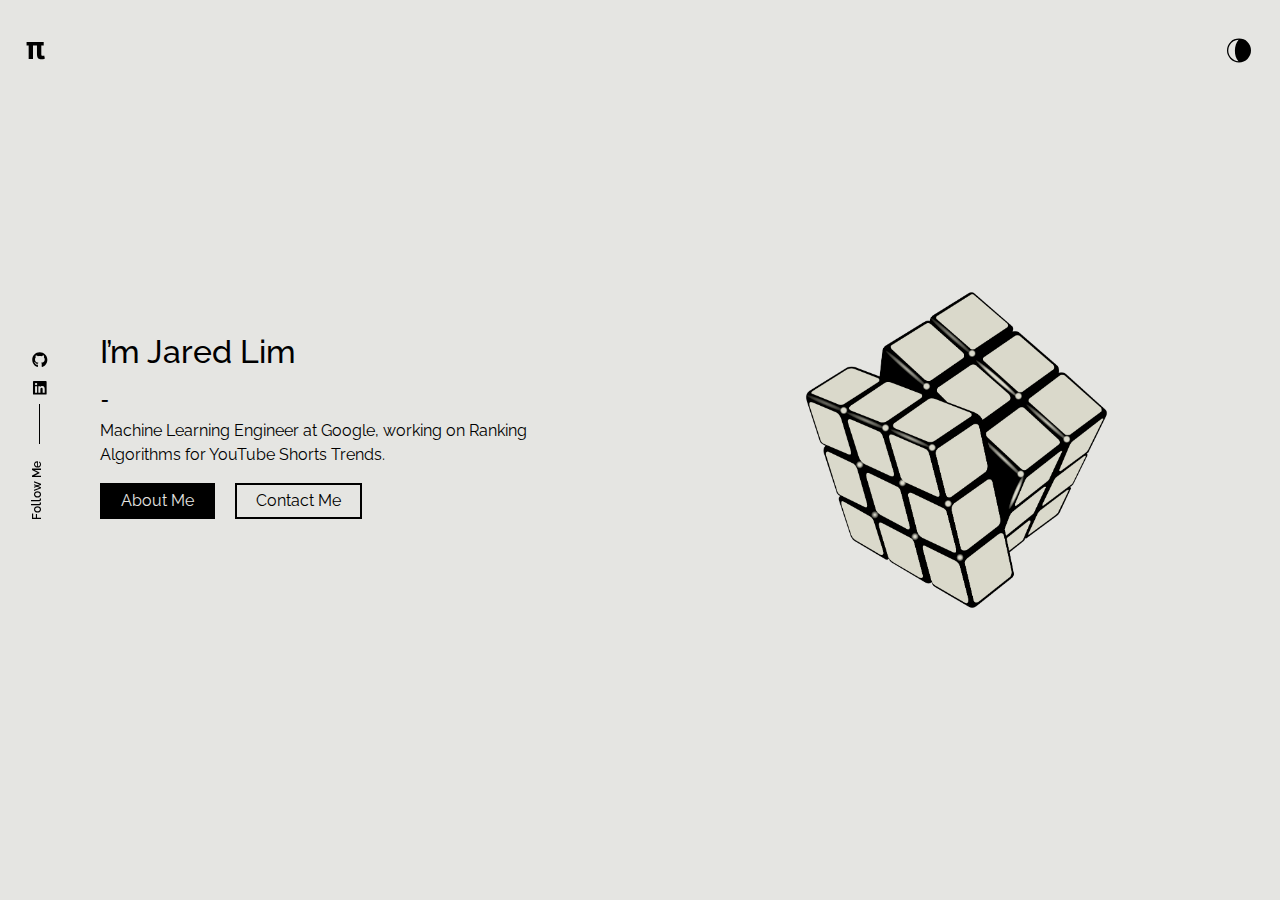
==== index.html @ 2fab21aa "Make light theme default" ====
<!doctype html><html lang="en"><head><meta charset="utf-8"/><link rel="icon" href="/images/favicon/favicon.ico"/><meta name="viewport" content="width=device-width,initial-scale=1"/><meta name="theme-color" content="#000000"/><meta name="author" content="John Doe"><link rel="preconnect" href="https://fonts.googleapis.com"><link rel="preconnect" href="https://fonts.gstatic.com" crossorigin><link href="https://fonts.googleapis.com/css2?family=Marcellus&display=swap" rel="stylesheet"><link href="https://fonts.googleapis.com/css2?family=Raleway:ital,wght@0,100..900;1,100..900&display=swap" rel="stylesheet"><link href="https://fonts.googleapis.com/css2?family=Rubik:ital,wght@0,300..900;1,300..900&display=swap" rel="stylesheet"><link href="https://fonts.googleapis.com/css2?family=Roboto+Mono:ital,wght@0,100..700;1,100..700&display=swap" rel="stylesheet"><script defer="defer" src="/static/js/main.877777fb.js"></script><link href="/static/css/main.91d2add8.css" rel="stylesheet"></head><body><noscript>You need to enable JavaScript to run this app.</noscript><div id="root"></div></body></html>
---- static/css/main.91d2add8.css ----
@charset "UTF-8";/*!
 * Bootstrap  v5.3.3 (https://getbootstrap.com/)
 * Copyright 2011-2024 The Bootstrap Authors
 * Licensed under MIT (https://github.com/twbs/bootstrap/blob/main/LICENSE)
 */:root,[data-bs-theme=light]{--bs-blue:#0d6efd;--bs-indigo:#6610f2;--bs-purple:#6f42c1;--bs-pink:#d63384;--bs-red:#dc3545;--bs-orange:#fd7e14;--bs-yellow:#ffc107;--bs-green:#198754;--bs-teal:#20c997;--bs-cyan:#0dcaf0;--bs-black:#000;--bs-white:#fff;--bs-gray:#6c757d;--bs-gray-dark:#343a40;--bs-gray-100:#f8f9fa;--bs-gray-200:#e9ecef;--bs-gray-300:#dee2e6;--bs-gray-400:#ced4da;--bs-gray-500:#adb5bd;--bs-gray-600:#6c757d;--bs-gray-700:#495057;--bs-gray-800:#343a40;--bs-gray-900:#212529;--bs-primary:#0d6efd;--bs-secondary:#6c757d;--bs-success:#198754;--bs-info:#0dcaf0;--bs-warning:#ffc107;--bs-danger:#dc3545;--bs-light:#f8f9fa;--bs-dark:#212529;--bs-primary-rgb:13,110,253;--bs-secondary-rgb:108,117,125;--bs-success-rgb:25,135,84;--bs-info-rgb:13,202,240;--bs-warning-rgb:255,193,7;--bs-danger-rgb:220,53,69;--bs-light-rgb:248,249,250;--bs-dark-rgb:33,37,41;--bs-primary-text-emphasis:#052c65;--bs-secondary-text-emphasis:#2b2f32;--bs-success-text-emphasis:#0a3622;--bs-info-text-emphasis:#055160;--bs-warning-text-emphasis:#664d03;--bs-danger-text-emphasis:#58151c;--bs-light-text-emphasis:#495057;--bs-dark-text-emphasis:#495057;--bs-primary-bg-subtle:#cfe2ff;--bs-secondary-bg-subtle:#e2e3e5;--bs-success-bg-subtle:#d1e7dd;--bs-info-bg-subtle:#cff4fc;--bs-warning-bg-subtle:#fff3cd;--bs-danger-bg-subtle:#f8d7da;--bs-light-bg-subtle:#fcfcfd;--bs-dark-bg-subtle:#ced4da;--bs-primary-border-subtle:#9ec5fe;--bs-secondary-border-subtle:#c4c8cb;--bs-success-border-subtle:#a3cfbb;--bs-info-border-subtle:#9eeaf9;--bs-warning-border-subtle:#ffe69c;--bs-danger-border-subtle:#f1aeb5;--bs-light-border-subtle:#e9ecef;--bs-dark-border-subtle:#adb5bd;--bs-white-rgb:255,255,255;--bs-black-rgb:0,0,0;--bs-font-sans-serif:system-ui,-apple-system,"Segoe UI",Roboto,"Helvetica Neue","Noto Sans","Liberation Sans",Arial,sans-serif,"Apple Color Emoji","Segoe UI Emoji","Segoe UI Symbol","Noto Color Emoji";--bs-font-monospace:SFMono-Regular,Menlo,Monaco,Consolas,"Liberation Mono","Courier New",monospace;--bs-gradient:linear-gradient(180deg,#ffffff26,#fff0);--bs-body-font-family:var(--bs-font-sans-serif);--bs-body-font-size:1rem;--bs-body-font-weight:400;--bs-body-line-height:1.5;--bs-body-color:#212529;--bs-body-color-rgb:33,37,41;--bs-body-bg:#fff;--bs-body-bg-rgb:255,255,255;--bs-emphasis-color:#000;--bs-emphasis-color-rgb:0,0,0;--bs-secondary-color:#212529bf;--bs-secondary-color-rgb:33,37,41;--bs-secondary-bg:#e9ecef;--bs-secondary-bg-rgb:233,236,239;--bs-tertiary-color:#21252980;--bs-tertiary-color-rgb:33,37,41;--bs-tertiary-bg:#f8f9fa;--bs-tertiary-bg-rgb:248,249,250;--bs-heading-color:inherit;--bs-link-color:#0d6efd;--bs-link-color-rgb:13,110,253;--bs-link-decoration:underline;--bs-link-hover-color:#0a58ca;--bs-link-hover-color-rgb:10,88,202;--bs-code-color:#d63384;--bs-highlight-color:#212529;--bs-highlight-bg:#fff3cd;--bs-border-width:1px;--bs-border-style:solid;--bs-border-color:#dee2e6;--bs-border-color-translucent:rgba(0,0,0,.175);--bs-border-radius:0.375rem;--bs-border-radius-sm:0.25rem;--bs-border-radius-lg:0.5rem;--bs-border-radius-xl:1rem;--bs-border-radius-xxl:2rem;--bs-border-radius-2xl:var(--bs-border-radius-xxl);--bs-border-radius-pill:50rem;--bs-box-shadow:0 0.5rem 1rem #00000026;--bs-box-shadow-sm:0 0.125rem 0.25rem rgba(0,0,0,.075);--bs-box-shadow-lg:0 1rem 3rem rgba(0,0,0,.175);--bs-box-shadow-inset:inset 0 1px 2px rgba(0,0,0,.075);--bs-focus-ring-width:0.25rem;--bs-focus-ring-opacity:0.25;--bs-focus-ring-color:#0d6efd40;--bs-form-valid-color:#198754;--bs-form-valid-border-color:#198754;--bs-form-invalid-color:#dc3545;--bs-form-invalid-border-color:#dc3545}[data-bs-theme=dark]{--bs-body-color:#dee2e6;--bs-body-color-rgb:222,226,230;--bs-body-bg:#212529;--bs-body-bg-rgb:33,37,41;--bs-emphasis-color:#fff;--bs-emphasis-color-rgb:255,255,255;--bs-secondary-color:#dee2e6bf;--bs-secondary-color-rgb:222,226,230;--bs-secondary-bg:#343a40;--bs-secondary-bg-rgb:52,58,64;--bs-tertiary-color:#dee2e680;--bs-tertiary-color-rgb:222,226,230;--bs-tertiary-bg:#2b3035;--bs-tertiary-bg-rgb:43,48,53;--bs-primary-text-emphasis:#6ea8fe;--bs-secondary-text-emphasis:#a7acb1;--bs-success-text-emphasis:#75b798;--bs-info-text-emphasis:#6edff6;--bs-warning-text-emphasis:#ffda6a;--bs-danger-text-emphasis:#ea868f;--bs-light-text-emphasis:#f8f9fa;--bs-dark-text-emphasis:#dee2e6;--bs-primary-bg-subtle:#031633;--bs-secondary-bg-subtle:#161719;--bs-success-bg-subtle:#051b11;--bs-info-bg-subtle:#032830;--bs-warning-bg-subtle:#332701;--bs-danger-bg-subtle:#2c0b0e;--bs-light-bg-subtle:#343a40;--bs-dark-bg-subtle:#1a1d20;--bs-primary-border-subtle:#084298;--bs-secondary-border-subtle:#41464b;--bs-success-border-subtle:#0f5132;--bs-info-border-subtle:#087990;--bs-warning-border-subtle:#997404;--bs-danger-border-subtle:#842029;--bs-light-border-subtle:#495057;--bs-dark-border-subtle:#343a40;--bs-heading-color:inherit;--bs-link-color:#6ea8fe;--bs-link-hover-color:#8bb9fe;--bs-link-color-rgb:110,168,254;--bs-link-hover-color-rgb:139,185,254;--bs-code-color:#e685b5;--bs-highlight-color:#dee2e6;--bs-highlight-bg:#664d03;--bs-border-color:#495057;--bs-border-color-translucent:#ffffff26;--bs-form-valid-color:#75b798;--bs-form-valid-border-color:#75b798;--bs-form-invalid-color:#ea868f;--bs-form-invalid-border-color:#ea868f;color-scheme:dark}*,:after,:before{box-sizing:border-box}@media (prefers-reduced-motion:no-preference){:root{scroll-behavior:smooth}}body{-webkit-text-size-adjust:100%;-webkit-tap-highlight-color:transparent;background-color:#fff;background-color:var(--bs-body-bg);color:#212529;color:var(--bs-body-color);font-family:system-ui,-apple-system,Segoe UI,Roboto,Helvetica Neue,Noto Sans,Liberation Sans,Arial,sans-serif,Apple Color Emoji,Segoe UI Emoji,Segoe UI Symbol,Noto Color Emoji;font-family:var(--bs-body-font-family);font-size:1rem;font-size:var(--bs-body-font-size);font-weight:400;font-weight:var(--bs-body-font-weight);line-height:1.5;line-height:var(--bs-body-line-height);text-align:var(--bs-body-text-align)}hr{border:0;border-top:1px solid;border-top:var(--bs-border-width) solid;color:inherit;margin:1rem 0;opacity:.25}.h1,.h2,.h3,.h4,.h5,.h6,h1,h2,h3,h4,h5,h6{color:inherit;color:var(--bs-heading-color);font-weight:500;line-height:1.2;margin-bottom:.5rem;margin-top:0}.h1,h1{font-size:calc(1.375rem + 1.5vw)}@media (min-width:1200px){.h1,h1{font-size:2.5rem}}.h2,h2{font-size:calc(1.325rem + .9vw)}@media (min-width:1200px){.h2,h2{font-size:2rem}}.h3,h3{font-size:calc(1.3rem + .6vw)}@media (min-width:1200px){.h3,h3{font-size:1.75rem}}.h4,h4{font-size:calc(1.275rem + .3vw)}@media (min-width:1200px){.h4,h4{font-size:1.5rem}}.h5,h5{font-size:1.25rem}.h6,h6{font-size:1rem}p{margin-bottom:1rem;margin-top:0}abbr[title]{cursor:help;-webkit-text-decoration:underline dotted;text-decoration:underline dotted;-webkit-text-decoration-skip-ink:none;text-decoration-skip-ink:none}address{font-style:normal;line-height:inherit;margin-bottom:1rem}ol,ul{padding-left:2rem}dl,ol,ul{margin-bottom:1rem;margin-top:0}ol ol,ol ul,ul ol,ul ul{margin-bottom:0}dt{font-weight:700}dd{margin-bottom:.5rem;margin-left:0}blockquote{margin:0 0 1rem}b,strong{font-weight:bolder}.small,small{font-size:.875em}.mark,mark{background-color:#fff3cd;background-color:var(--bs-highlight-bg);color:#212529;color:var(--bs-highlight-color);padding:.1875em}sub,sup{font-size:.75em;line-height:0;position:relative;vertical-align:initial}sub{bottom:-.25em}sup{top:-.5em}a{color:#0d6efd;color:rgba(var(--bs-link-color-rgb),var(--bs-link-opacity,1));text-decoration:underline}a:hover{--bs-link-color-rgb:var(--bs-link-hover-color-rgb)}a:not([href]):not([class]),a:not([href]):not([class]):hover{color:inherit;text-decoration:none}code,kbd,pre,samp{font-family:SFMono-Regular,Menlo,Monaco,Consolas,Liberation Mono,Courier New,monospace;font-family:var(--bs-font-monospace);font-size:1em}pre{display:block;font-size:.875em;margin-bottom:1rem;margin-top:0;overflow:auto}pre code{color:inherit;font-size:inherit;word-break:normal}code{word-wrap:break-word;color:#d63384;color:var(--bs-code-color);font-size:.875em}a>code{color:inherit}kbd{background-color:#212529;background-color:var(--bs-body-color);border-radius:.25rem;color:#fff;color:var(--bs-body-bg);font-size:.875em;padding:.1875rem .375rem}kbd kbd{font-size:1em;padding:0}figure{margin:0 0 1rem}img,svg{vertical-align:middle}table{border-collapse:collapse;caption-side:bottom}caption{color:#212529bf;color:var(--bs-secondary-color);padding-bottom:.5rem;padding-top:.5rem;text-align:left}th{text-align:inherit;text-align:-webkit-match-parent}tbody,td,tfoot,th,thead,tr{border:0 solid;border-color:inherit}label{display:inline-block}button{border-radius:0}button:focus:not(:focus-visible){outline:0}button,input,optgroup,select,textarea{font-family:inherit;font-size:inherit;line-height:inherit;margin:0}button,select{text-transform:none}[role=button]{cursor:pointer}select{word-wrap:normal}select:disabled{opacity:1}[list]:not([type=date]):not([type=datetime-local]):not([type=month]):not([type=week]):not([type=time])::-webkit-calendar-picker-indicator{display:none!important}[type=button],[type=reset],[type=submit],button{-webkit-appearance:button}[type=button]:not(:disabled),[type=reset]:not(:disabled),[type=submit]:not(:disabled),button:not(:disabled){cursor:pointer}::-moz-focus-inner{border-style:none;padding:0}textarea{resize:vertical}fieldset{border:0;margin:0;min-width:0;padding:0}legend{float:left;font-size:calc(1.275rem + .3vw);line-height:inherit;margin-bottom:.5rem;padding:0;width:100%}@media (min-width:1200px){legend{font-size:1.5rem}}legend+*{clear:left}::-webkit-datetime-edit-day-field,::-webkit-datetime-edit-fields-wrapper,::-webkit-datetime-edit-hour-field,::-webkit-datetime-edit-minute,::-webkit-datetime-edit-month-field,::-webkit-datetime-edit-text,::-webkit-datetime-edit-year-field{padding:0}::-webkit-inner-spin-button{height:auto}[type=search]{-webkit-appearance:textfield;outline-offset:-2px}::-webkit-search-decoration{-webkit-appearance:none}::-webkit-color-swatch-wrapper{padding:0}::-webkit-file-upload-button{-webkit-appearance:button;font:inherit}::file-selector-button{-webkit-appearance:button;font:inherit}output{display:inline-block}iframe{border:0}summary{cursor:pointer;display:list-item}progress{vertical-align:initial}[hidden]{display:none!important}.lead{font-size:1.25rem;font-weight:300}.display-1{font-size:calc(1.625rem + 4.5vw);font-weight:300;line-height:1.2}@media (min-width:1200px){.display-1{font-size:5rem}}.display-2{font-size:calc(1.575rem + 3.9vw);font-weight:300;line-height:1.2}@media (min-width:1200px){.display-2{font-size:4.5rem}}.display-3{font-size:calc(1.525rem + 3.3vw);font-weight:300;line-height:1.2}@media (min-width:1200px){.display-3{font-size:4rem}}.display-4{font-size:calc(1.475rem + 2.7vw);font-weight:300;line-height:1.2}@media (min-width:1200px){.display-4{font-size:3.5rem}}.display-5{font-size:calc(1.425rem + 2.1vw);font-weight:300;line-height:1.2}@media (min-width:1200px){.display-5{font-size:3rem}}.display-6{font-size:calc(1.375rem + 1.5vw);font-weight:300;line-height:1.2}@media (min-width:1200px){.display-6{font-size:2.5rem}}.list-inline,.list-unstyled{list-style:none;padding-left:0}.list-inline-item{display:inline-block}.list-inline-item:not(:last-child){margin-right:.5rem}.initialism{font-size:.875em;text-transform:uppercase}.blockquote{font-size:1.25rem;margin-bottom:1rem}.blockquote>:last-child{margin-bottom:0}.blockquote-footer{color:#6c757d;font-size:.875em;margin-bottom:1rem;margin-top:-1rem}.blockquote-footer:before{content:"— "}.img-fluid,.img-thumbnail{height:auto;max-width:100%}.img-thumbnail{background-color:#fff;background-color:var(--bs-body-bg);border:1px solid #dee2e6;border:var(--bs-border-width) solid var(--bs-border-color);border-radius:.375rem;border-radius:var(--bs-border-radius);padding:.25rem}.figure{display:inline-block}.figure-img{line-height:1;margin-bottom:.5rem}.figure-caption{color:#212529bf;color:var(--bs-secondary-color);font-size:.875em}.container,.container-fluid,.container-lg,.container-md,.container-sm,.container-xl,.container-xxl{--bs-gutter-x:1.5rem;--bs-gutter-y:0;margin-left:auto;margin-right:auto;padding-left:calc(var(--bs-gutter-x)*.5);padding-right:calc(var(--bs-gutter-x)*.5);width:100%}@media (min-width:576px){.container,.container-sm{max-width:540px}}@media (min-width:768px){.container,.container-md,.container-sm{max-width:720px}}@media (min-width:992px){.container,.container-lg,.container-md,.container-sm{max-width:960px}}@media (min-width:1200px){.container,.container-lg,.container-md,.container-sm,.container-xl{max-width:1140px}}@media (min-width:1400px){.container,.container-lg,.container-md,.container-sm,.container-xl,.container-xxl{max-width:1320px}}:root{--bs-breakpoint-xs:0;--bs-breakpoint-sm:576px;--bs-breakpoint-md:768px;--bs-breakpoint-lg:992px;--bs-breakpoint-xl:1200px;--bs-breakpoint-xxl:1400px}.row{--bs-gutter-x:1.5rem;--bs-gutter-y:0;display:flex;flex-wrap:wrap;margin-left:calc(var(--bs-gutter-x)*-.5);margin-right:calc(var(--bs-gutter-x)*-.5);margin-top:calc(var(--bs-gutter-y)*-1)}.row>*{flex-shrink:0;margin-top:var(--bs-gutter-y);max-width:100%;padding-left:calc(var(--bs-gutter-x)*.5);padding-right:calc(var(--bs-gutter-x)*.5);width:100%}.col{flex:1 0}.row-cols-auto>*{flex:0 0 auto;width:auto}.row-cols-1>*{flex:0 0 auto;width:100%}.row-cols-2>*{flex:0 0 auto;width:50%}.row-cols-3>*{flex:0 0 auto;width:33.33333333%}.row-cols-4>*{flex:0 0 auto;width:25%}.row-cols-5>*{flex:0 0 auto;width:20%}.row-cols-6>*{flex:0 0 auto;width:16.66666667%}.col-auto{flex:0 0 auto;width:auto}.col-1{flex:0 0 auto;width:8.33333333%}.col-2{flex:0 0 auto;width:16.66666667%}.col-3{flex:0 0 auto;width:25%}.col-4{flex:0 0 auto;width:33.33333333%}.col-5{flex:0 0 auto;width:41.66666667%}.col-6{flex:0 0 auto;width:50%}.col-7{flex:0 0 auto;width:58.33333333%}.col-8{flex:0 0 auto;width:66.66666667%}.col-9{flex:0 0 auto;width:75%}.col-10{flex:0 0 auto;width:83.33333333%}.col-11{flex:0 0 auto;width:91.66666667%}.col-12{flex:0 0 auto;width:100%}.offset-1{margin-left:8.33333333%}.offset-2{margin-left:16.66666667%}.offset-3{margin-left:25%}.offset-4{margin-left:33.33333333%}.offset-5{margin-left:41.66666667%}.offset-6{margin-left:50%}.offset-7{margin-left:58.33333333%}.offset-8{margin-left:66.66666667%}.offset-9{margin-left:75%}.offset-10{margin-left:83.33333333%}.offset-11{margin-left:91.66666667%}.g-0,.gx-0{--bs-gutter-x:0}.g-0,.gy-0{--bs-gutter-y:0}.g-1,.gx-1{--bs-gutter-x:0.25rem}.g-1,.gy-1{--bs-gutter-y:0.25rem}.g-2,.gx-2{--bs-gutter-x:0.5rem}.g-2,.gy-2{--bs-gutter-y:0.5rem}.g-3,.gx-3{--bs-gutter-x:1rem}.g-3,.gy-3{--bs-gutter-y:1rem}.g-4,.gx-4{--bs-gutter-x:1.5rem}.g-4,.gy-4{--bs-gutter-y:1.5rem}.g-5,.gx-5{--bs-gutter-x:3rem}.g-5,.gy-5{--bs-gutter-y:3rem}@media (min-width:576px){.col-sm{flex:1 0}.row-cols-sm-auto>*{flex:0 0 auto;width:auto}.row-cols-sm-1>*{flex:0 0 auto;width:100%}.row-cols-sm-2>*{flex:0 0 auto;width:50%}.row-cols-sm-3>*{flex:0 0 auto;width:33.33333333%}.row-cols-sm-4>*{flex:0 0 auto;width:25%}.row-cols-sm-5>*{flex:0 0 auto;width:20%}.row-cols-sm-6>*{flex:0 0 auto;width:16.66666667%}.col-sm-auto{flex:0 0 auto;width:auto}.col-sm-1{flex:0 0 auto;width:8.33333333%}.col-sm-2{flex:0 0 auto;width:16.66666667%}.col-sm-3{flex:0 0 auto;width:25%}.col-sm-4{flex:0 0 auto;width:33.33333333%}.col-sm-5{flex:0 0 auto;width:41.66666667%}.col-sm-6{flex:0 0 auto;width:50%}.col-sm-7{flex:0 0 auto;width:58.33333333%}.col-sm-8{flex:0 0 auto;width:66.66666667%}.col-sm-9{flex:0 0 auto;width:75%}.col-sm-10{flex:0 0 auto;width:83.33333333%}.col-sm-11{flex:0 0 auto;width:91.66666667%}.col-sm-12{flex:0 0 auto;width:100%}.offset-sm-0{margin-left:0}.offset-sm-1{margin-left:8.33333333%}.offset-sm-2{margin-left:16.66666667%}.offset-sm-3{margin-left:25%}.offset-sm-4{margin-left:33.33333333%}.offset-sm-5{margin-left:41.66666667%}.offset-sm-6{margin-left:50%}.offset-sm-7{margin-left:58.33333333%}.offset-sm-8{margin-left:66.66666667%}.offset-sm-9{margin-left:75%}.offset-sm-10{margin-left:83.33333333%}.offset-sm-11{margin-left:91.66666667%}.g-sm-0,.gx-sm-0{--bs-gutter-x:0}.g-sm-0,.gy-sm-0{--bs-gutter-y:0}.g-sm-1,.gx-sm-1{--bs-gutter-x:0.25rem}.g-sm-1,.gy-sm-1{--bs-gutter-y:0.25rem}.g-sm-2,.gx-sm-2{--bs-gutter-x:0.5rem}.g-sm-2,.gy-sm-2{--bs-gutter-y:0.5rem}.g-sm-3,.gx-sm-3{--bs-gutter-x:1rem}.g-sm-3,.gy-sm-3{--bs-gutter-y:1rem}.g-sm-4,.gx-sm-4{--bs-gutter-x:1.5rem}.g-sm-4,.gy-sm-4{--bs-gutter-y:1.5rem}.g-sm-5,.gx-sm-5{--bs-gutter-x:3rem}.g-sm-5,.gy-sm-5{--bs-gutter-y:3rem}}@media (min-width:768px){.col-md{flex:1 0}.row-cols-md-auto>*{flex:0 0 auto;width:auto}.row-cols-md-1>*{flex:0 0 auto;width:100%}.row-cols-md-2>*{flex:0 0 auto;width:50%}.row-cols-md-3>*{flex:0 0 auto;width:33.33333333%}.row-cols-md-4>*{flex:0 0 auto;width:25%}.row-cols-md-5>*{flex:0 0 auto;width:20%}.row-cols-md-6>*{flex:0 0 auto;width:16.66666667%}.col-md-auto{flex:0 0 auto;width:auto}.col-md-1{flex:0 0 auto;width:8.33333333%}.col-md-2{flex:0 0 auto;width:16.66666667%}.col-md-3{flex:0 0 auto;width:25%}.col-md-4{flex:0 0 auto;width:33.33333333%}.col-md-5{flex:0 0 auto;width:41.66666667%}.col-md-6{flex:0 0 auto;width:50%}.col-md-7{flex:0 0 auto;width:58.33333333%}.col-md-8{flex:0 0 auto;width:66.66666667%}.col-md-9{flex:0 0 auto;width:75%}.col-md-10{flex:0 0 auto;width:83.33333333%}.col-md-11{flex:0 0 auto;width:91.66666667%}.col-md-12{flex:0 0 auto;width:100%}.offset-md-0{margin-left:0}.offset-md-1{margin-left:8.33333333%}.offset-md-2{margin-left:16.66666667%}.offset-md-3{margin-left:25%}.offset-md-4{margin-left:33.33333333%}.offset-md-5{margin-left:41.66666667%}.offset-md-6{margin-left:50%}.offset-md-7{margin-left:58.33333333%}.offset-md-8{margin-left:66.66666667%}.offset-md-9{margin-left:75%}.offset-md-10{margin-left:83.33333333%}.offset-md-11{margin-left:91.66666667%}.g-md-0,.gx-md-0{--bs-gutter-x:0}.g-md-0,.gy-md-0{--bs-gutter-y:0}.g-md-1,.gx-md-1{--bs-gutter-x:0.25rem}.g-md-1,.gy-md-1{--bs-gutter-y:0.25rem}.g-md-2,.gx-md-2{--bs-gutter-x:0.5rem}.g-md-2,.gy-md-2{--bs-gutter-y:0.5rem}.g-md-3,.gx-md-3{--bs-gutter-x:1rem}.g-md-3,.gy-md-3{--bs-gutter-y:1rem}.g-md-4,.gx-md-4{--bs-gutter-x:1.5rem}.g-md-4,.gy-md-4{--bs-gutter-y:1.5rem}.g-md-5,.gx-md-5{--bs-gutter-x:3rem}.g-md-5,.gy-md-5{--bs-gutter-y:3rem}}@media (min-width:992px){.col-lg{flex:1 0}.row-cols-lg-auto>*{flex:0 0 auto;width:auto}.row-cols-lg-1>*{flex:0 0 auto;width:100%}.row-cols-lg-2>*{flex:0 0 auto;width:50%}.row-cols-lg-3>*{flex:0 0 auto;width:33.33333333%}.row-cols-lg-4>*{flex:0 0 auto;width:25%}.row-cols-lg-5>*{flex:0 0 auto;width:20%}.row-cols-lg-6>*{flex:0 0 auto;width:16.66666667%}.col-lg-auto{flex:0 0 auto;width:auto}.col-lg-1{flex:0 0 auto;width:8.33333333%}.col-lg-2{flex:0 0 auto;width:16.66666667%}.col-lg-3{flex:0 0 auto;width:25%}.col-lg-4{flex:0 0 auto;width:33.33333333%}.col-lg-5{flex:0 0 auto;width:41.66666667%}.col-lg-6{flex:0 0 auto;width:50%}.col-lg-7{flex:0 0 auto;width:58.33333333%}.col-lg-8{flex:0 0 auto;width:66.66666667%}.col-lg-9{flex:0 0 auto;width:75%}.col-lg-10{flex:0 0 auto;width:83.33333333%}.col-lg-11{flex:0 0 auto;width:91.66666667%}.col-lg-12{flex:0 0 auto;width:100%}.offset-lg-0{margin-left:0}.offset-lg-1{margin-left:8.33333333%}.offset-lg-2{margin-left:16.66666667%}.offset-lg-3{margin-left:25%}.offset-lg-4{margin-left:33.33333333%}.offset-lg-5{margin-left:41.66666667%}.offset-lg-6{margin-left:50%}.offset-lg-7{margin-left:58.33333333%}.offset-lg-8{margin-left:66.66666667%}.offset-lg-9{margin-left:75%}.offset-lg-10{margin-left:83.33333333%}.offset-lg-11{margin-left:91.66666667%}.g-lg-0,.gx-lg-0{--bs-gutter-x:0}.g-lg-0,.gy-lg-0{--bs-gutter-y:0}.g-lg-1,.gx-lg-1{--bs-gutter-x:0.25rem}.g-lg-1,.gy-lg-1{--bs-gutter-y:0.25rem}.g-lg-2,.gx-lg-2{--bs-gutter-x:0.5rem}.g-lg-2,.gy-lg-2{--bs-gutter-y:0.5rem}.g-lg-3,.gx-lg-3{--bs-gutter-x:1rem}.g-lg-3,.gy-lg-3{--bs-gutter-y:1rem}.g-lg-4,.gx-lg-4{--bs-gutter-x:1.5rem}.g-lg-4,.gy-lg-4{--bs-gutter-y:1.5rem}.g-lg-5,.gx-lg-5{--bs-gutter-x:3rem}.g-lg-5,.gy-lg-5{--bs-gutter-y:3rem}}@media (min-width:1200px){.col-xl{flex:1 0}.row-cols-xl-auto>*{flex:0 0 auto;width:auto}.row-cols-xl-1>*{flex:0 0 auto;width:100%}.row-cols-xl-2>*{flex:0 0 auto;width:50%}.row-cols-xl-3>*{flex:0 0 auto;width:33.33333333%}.row-cols-xl-4>*{flex:0 0 auto;width:25%}.row-cols-xl-5>*{flex:0 0 auto;width:20%}.row-cols-xl-6>*{flex:0 0 auto;width:16.66666667%}.col-xl-auto{flex:0 0 auto;width:auto}.col-xl-1{flex:0 0 auto;width:8.33333333%}.col-xl-2{flex:0 0 auto;width:16.66666667%}.col-xl-3{flex:0 0 auto;width:25%}.col-xl-4{flex:0 0 auto;width:33.33333333%}.col-xl-5{flex:0 0 auto;width:41.66666667%}.col-xl-6{flex:0 0 auto;width:50%}.col-xl-7{flex:0 0 auto;width:58.33333333%}.col-xl-8{flex:0 0 auto;width:66.66666667%}.col-xl-9{flex:0 0 auto;width:75%}.col-xl-10{flex:0 0 auto;width:83.33333333%}.col-xl-11{flex:0 0 auto;width:91.66666667%}.col-xl-12{flex:0 0 auto;width:100%}.offset-xl-0{margin-left:0}.offset-xl-1{margin-left:8.33333333%}.offset-xl-2{margin-left:16.66666667%}.offset-xl-3{margin-left:25%}.offset-xl-4{margin-left:33.33333333%}.offset-xl-5{margin-left:41.66666667%}.offset-xl-6{margin-left:50%}.offset-xl-7{margin-left:58.33333333%}.offset-xl-8{margin-left:66.66666667%}.offset-xl-9{margin-left:75%}.offset-xl-10{margin-left:83.33333333%}.offset-xl-11{margin-left:91.66666667%}.g-xl-0,.gx-xl-0{--bs-gutter-x:0}.g-xl-0,.gy-xl-0{--bs-gutter-y:0}.g-xl-1,.gx-xl-1{--bs-gutter-x:0.25rem}.g-xl-1,.gy-xl-1{--bs-gutter-y:0.25rem}.g-xl-2,.gx-xl-2{--bs-gutter-x:0.5rem}.g-xl-2,.gy-xl-2{--bs-gutter-y:0.5rem}.g-xl-3,.gx-xl-3{--bs-gutter-x:1rem}.g-xl-3,.gy-xl-3{--bs-gutter-y:1rem}.g-xl-4,.gx-xl-4{--bs-gutter-x:1.5rem}.g-xl-4,.gy-xl-4{--bs-gutter-y:1.5rem}.g-xl-5,.gx-xl-5{--bs-gutter-x:3rem}.g-xl-5,.gy-xl-5{--bs-gutter-y:3rem}}@media (min-width:1400px){.col-xxl{flex:1 0}.row-cols-xxl-auto>*{flex:0 0 auto;width:auto}.row-cols-xxl-1>*{flex:0 0 auto;width:100%}.row-cols-xxl-2>*{flex:0 0 auto;width:50%}.row-cols-xxl-3>*{flex:0 0 auto;width:33.33333333%}.row-cols-xxl-4>*{flex:0 0 auto;width:25%}.row-cols-xxl-5>*{flex:0 0 auto;width:20%}.row-cols-xxl-6>*{flex:0 0 auto;width:16.66666667%}.col-xxl-auto{flex:0 0 auto;width:auto}.col-xxl-1{flex:0 0 auto;width:8.33333333%}.col-xxl-2{flex:0 0 auto;width:16.66666667%}.col-xxl-3{flex:0 0 auto;width:25%}.col-xxl-4{flex:0 0 auto;width:33.33333333%}.col-xxl-5{flex:0 0 auto;width:41.66666667%}.col-xxl-6{flex:0 0 auto;width:50%}.col-xxl-7{flex:0 0 auto;width:58.33333333%}.col-xxl-8{flex:0 0 auto;width:66.66666667%}.col-xxl-9{flex:0 0 auto;width:75%}.col-xxl-10{flex:0 0 auto;width:83.33333333%}.col-xxl-11{flex:0 0 auto;width:91.66666667%}.col-xxl-12{flex:0 0 auto;width:100%}.offset-xxl-0{margin-left:0}.offset-xxl-1{margin-left:8.33333333%}.offset-xxl-2{margin-left:16.66666667%}.offset-xxl-3{margin-left:25%}.offset-xxl-4{margin-left:33.33333333%}.offset-xxl-5{margin-left:41.66666667%}.offset-xxl-6{margin-left:50%}.offset-xxl-7{margin-left:58.33333333%}.offset-xxl-8{margin-left:66.66666667%}.offset-xxl-9{margin-left:75%}.offset-xxl-10{margin-left:83.33333333%}.offset-xxl-11{margin-left:91.66666667%}.g-xxl-0,.gx-xxl-0{--bs-gutter-x:0}.g-xxl-0,.gy-xxl-0{--bs-gutter-y:0}.g-xxl-1,.gx-xxl-1{--bs-gutter-x:0.25rem}.g-xxl-1,.gy-xxl-1{--bs-gutter-y:0.25rem}.g-xxl-2,.gx-xxl-2{--bs-gutter-x:0.5rem}.g-xxl-2,.gy-xxl-2{--bs-gutter-y:0.5rem}.g-xxl-3,.gx-xxl-3{--bs-gutter-x:1rem}.g-xxl-3,.gy-xxl-3{--bs-gutter-y:1rem}.g-xxl-4,.gx-xxl-4{--bs-gutter-x:1.5rem}.g-xxl-4,.gy-xxl-4{--bs-gutter-y:1.5rem}.g-xxl-5,.gx-xxl-5{--bs-gutter-x:3rem}.g-xxl-5,.gy-xxl-5{--bs-gutter-y:3rem}}.table{--bs-table-color-type:initial;--bs-table-bg-type:initial;--bs-table-color-state:initial;--bs-table-bg-state:initial;--bs-table-color:var(--bs-emphasis-color);--bs-table-bg:var(--bs-body-bg);--bs-table-border-color:var(--bs-border-color);--bs-table-accent-bg:#0000;--bs-table-striped-color:var(--bs-emphasis-color);--bs-table-striped-bg:rgba(var(--bs-emphasis-color-rgb),0.05);--bs-table-active-color:var(--bs-emphasis-color);--bs-table-active-bg:rgba(var(--bs-emphasis-color-rgb),0.1);--bs-table-hover-color:var(--bs-emphasis-color);--bs-table-hover-bg:rgba(var(--bs-emphasis-color-rgb),0.075);border-color:var(--bs-table-border-color);margin-bottom:1rem;vertical-align:top;width:100%}.table>:not(caption)>*>*{background-color:var(--bs-table-bg);border-bottom-width:1px;border-bottom-width:var(--bs-border-width);box-shadow:inset 0 0 0 9999px var(--bs-table-accent-bg);box-shadow:inset 0 0 0 9999px var(--bs-table-bg-state,var(--bs-table-bg-type,var(--bs-table-accent-bg)));color:var(--bs-table-color);color:var(--bs-table-color-state,var(--bs-table-color-type,var(--bs-table-color)));padding:.5rem}.table>tbody{vertical-align:inherit}.table>thead{vertical-align:bottom}.table-group-divider{border-top:2px solid;border-top:calc(var(--bs-border-width)*2) solid}.caption-top{caption-side:top}.table-sm>:not(caption)>*>*{padding:.25rem}.table-bordered>:not(caption)>*{border-width:1px 0;border-width:var(--bs-border-width) 0}.table-bordered>:not(caption)>*>*{border-width:0 1px;border-width:0 var(--bs-border-width)}.table-borderless>:not(caption)>*>*{border-bottom-width:0}.table-borderless>:not(:first-child){border-top-width:0}.table-striped-columns>:not(caption)>tr>:nth-child(2n),.table-striped>tbody>tr:nth-of-type(odd)>*{--bs-table-color-type:var(--bs-table-striped-color);--bs-table-bg-type:var(--bs-table-striped-bg)}.table-active{--bs-table-color-state:var(--bs-table-active-color);--bs-table-bg-state:var(--bs-table-active-bg)}.table-hover>tbody>tr:hover>*{--bs-table-color-state:var(--bs-table-hover-color);--bs-table-bg-state:var(--bs-table-hover-bg)}.table-primary{--bs-table-color:#000;--bs-table-bg:#cfe2ff;--bs-table-border-color:#a6b5cc;--bs-table-striped-bg:#c5d7f2;--bs-table-striped-color:#000;--bs-table-active-bg:#bacbe6;--bs-table-active-color:#000;--bs-table-hover-bg:#bfd1ec;--bs-table-hover-color:#000}.table-primary,.table-secondary{border-color:var(--bs-table-border-color);color:var(--bs-table-color)}.table-secondary{--bs-table-color:#000;--bs-table-bg:#e2e3e5;--bs-table-border-color:#b5b6b7;--bs-table-striped-bg:#d7d8da;--bs-table-striped-color:#000;--bs-table-active-bg:#cbccce;--bs-table-active-color:#000;--bs-table-hover-bg:#d1d2d4;--bs-table-hover-color:#000}.table-success{--bs-table-color:#000;--bs-table-bg:#d1e7dd;--bs-table-border-color:#a7b9b1;--bs-table-striped-bg:#c7dbd2;--bs-table-striped-color:#000;--bs-table-active-bg:#bcd0c7;--bs-table-active-color:#000;--bs-table-hover-bg:#c1d6cc;--bs-table-hover-color:#000}.table-info,.table-success{border-color:var(--bs-table-border-color);color:var(--bs-table-color)}.table-info{--bs-table-color:#000;--bs-table-bg:#cff4fc;--bs-table-border-color:#a6c3ca;--bs-table-striped-bg:#c5e8ef;--bs-table-striped-color:#000;--bs-table-active-bg:#badce3;--bs-table-active-color:#000;--bs-table-hover-bg:#bfe2e9;--bs-table-hover-color:#000}.table-warning{--bs-table-color:#000;--bs-table-bg:#fff3cd;--bs-table-border-color:#ccc2a4;--bs-table-striped-bg:#f2e7c3;--bs-table-striped-color:#000;--bs-table-active-bg:#e6dbb9;--bs-table-active-color:#000;--bs-table-hover-bg:#ece1be;--bs-table-hover-color:#000}.table-danger,.table-warning{border-color:var(--bs-table-border-color);color:var(--bs-table-color)}.table-danger{--bs-table-color:#000;--bs-table-bg:#f8d7da;--bs-table-border-color:#c6acae;--bs-table-striped-bg:#eccccf;--bs-table-striped-color:#000;--bs-table-active-bg:#dfc2c4;--bs-table-active-color:#000;--bs-table-hover-bg:#e5c7ca;--bs-table-hover-color:#000}.table-light{--bs-table-color:#000;--bs-table-bg:#f8f9fa;--bs-table-border-color:#c6c7c8;--bs-table-striped-bg:#ecedee;--bs-table-striped-color:#000;--bs-table-active-bg:#dfe0e1;--bs-table-active-color:#000;--bs-table-hover-bg:#e5e6e7;--bs-table-hover-color:#000}.table-dark,.table-light{border-color:var(--bs-table-border-color);color:var(--bs-table-color)}.table-dark{--bs-table-color:#fff;--bs-table-bg:#212529;--bs-table-border-color:#4d5154;--bs-table-striped-bg:#2c3034;--bs-table-striped-color:#fff;--bs-table-active-bg:#373b3e;--bs-table-active-color:#fff;--bs-table-hover-bg:#323539;--bs-table-hover-color:#fff}.table-responsive{-webkit-overflow-scrolling:touch;overflow-x:auto}@media (max-width:575.98px){.table-responsive-sm{-webkit-overflow-scrolling:touch;overflow-x:auto}}@media (max-width:767.98px){.table-responsive-md{-webkit-overflow-scrolling:touch;overflow-x:auto}}@media (max-width:991.98px){.table-responsive-lg{-webkit-overflow-scrolling:touch;overflow-x:auto}}@media (max-width:1199.98px){.table-responsive-xl{-webkit-overflow-scrolling:touch;overflow-x:auto}}@media (max-width:1399.98px){.table-responsive-xxl{-webkit-overflow-scrolling:touch;overflow-x:auto}}.form-label{margin-bottom:.5rem}.col-form-label{font-size:inherit;line-height:1.5;margin-bottom:0;padding-bottom:calc(.375rem + 1px);padding-bottom:calc(.375rem + var(--bs-border-width));padding-top:calc(.375rem + 1px);padding-top:calc(.375rem + var(--bs-border-width))}.col-form-label-lg{font-size:1.25rem;padding-bottom:calc(.5rem + 1px);padding-bottom:calc(.5rem + var(--bs-border-width));padding-top:calc(.5rem + 1px);padding-top:calc(.5rem + var(--bs-border-width))}.col-form-label-sm{font-size:.875rem;padding-bottom:calc(.25rem + 1px);padding-bottom:calc(.25rem + var(--bs-border-width));padding-top:calc(.25rem + 1px);padding-top:calc(.25rem + var(--bs-border-width))}.form-text{color:#212529bf;color:var(--bs-secondary-color);font-size:.875em;margin-top:.25rem}.form-control{-webkit-appearance:none;appearance:none;background-clip:padding-box;background-color:#fff;background-color:var(--bs-body-bg);border:1px solid #dee2e6;border:var(--bs-border-width) solid var(--bs-border-color);border-radius:.375rem;border-radius:var(--bs-border-radius);color:#212529;color:var(--bs-body-color);display:block;font-size:1rem;font-weight:400;line-height:1.5;padding:.375rem .75rem;transition:border-color .15s ease-in-out,box-shadow .15s ease-in-out;width:100%}@media (prefers-reduced-motion:reduce){.form-control{transition:none}}.form-control[type=file]{overflow:hidden}.form-control[type=file]:not(:disabled):not([readonly]){cursor:pointer}.form-control:focus{background-color:#fff;background-color:var(--bs-body-bg);border-color:#86b7fe;box-shadow:0 0 0 .25rem #0d6efd40;color:#212529;color:var(--bs-body-color);outline:0}.form-control::-webkit-date-and-time-value{height:1.5em;margin:0;min-width:85px}.form-control::-webkit-datetime-edit{display:block;padding:0}.form-control::placeholder{color:#212529bf;color:var(--bs-secondary-color);opacity:1}.form-control:disabled{background-color:#e9ecef;background-color:var(--bs-secondary-bg);opacity:1}.form-control::-webkit-file-upload-button{background-color:#f8f9fa;background-color:var(--bs-tertiary-bg);border:0 solid;border-color:inherit;border-inline-end-width:1px;border-inline-end-width:var(--bs-border-width);border-radius:0;color:#212529;color:var(--bs-body-color);margin:-.375rem -.75rem;margin-inline-end:.75rem;padding:.375rem .75rem;pointer-events:none;-webkit-transition:color .15s ease-in-out,background-color .15s ease-in-out,border-color .15s ease-in-out,box-shadow .15s ease-in-out;transition:color .15s ease-in-out,background-color .15s ease-in-out,border-color .15s ease-in-out,box-shadow .15s ease-in-out}.form-control::file-selector-button{background-color:#f8f9fa;background-color:var(--bs-tertiary-bg);border:0 solid;border-color:inherit;border-inline-end-width:1px;border-inline-end-width:var(--bs-border-width);border-radius:0;color:#212529;color:var(--bs-body-color);margin:-.375rem -.75rem;margin-inline-end:.75rem;padding:.375rem .75rem;pointer-events:none;transition:color .15s ease-in-out,background-color .15s ease-in-out,border-color .15s ease-in-out,box-shadow .15s ease-in-out}@media (prefers-reduced-motion:reduce){.form-control::-webkit-file-upload-button{-webkit-transition:none;transition:none}.form-control::file-selector-button{transition:none}}.form-control:hover:not(:disabled):not([readonly])::-webkit-file-upload-button{background-color:#e9ecef;background-color:var(--bs-secondary-bg)}.form-control:hover:not(:disabled):not([readonly])::file-selector-button{background-color:#e9ecef;background-color:var(--bs-secondary-bg)}.form-control-plaintext{background-color:initial;border:solid #0000;border-width:1px 0;border-width:var(--bs-border-width) 0;color:#212529;color:var(--bs-body-color);display:block;line-height:1.5;margin-bottom:0;padding:.375rem 0;width:100%}.form-control-plaintext:focus{outline:0}.form-control-plaintext.form-control-lg,.form-control-plaintext.form-control-sm{padding-left:0;padding-right:0}.form-control-sm{border-radius:.25rem;border-radius:var(--bs-border-radius-sm);font-size:.875rem;min-height:calc(1.5em + .5rem + 2px);min-height:calc(1.5em + .5rem + var(--bs-border-width)*2);padding:.25rem .5rem}.form-control-sm::-webkit-file-upload-button{margin:-.25rem -.5rem;margin-inline-end:.5rem;padding:.25rem .5rem}.form-control-sm::file-selector-button{margin:-.25rem -.5rem;margin-inline-end:.5rem;padding:.25rem .5rem}.form-control-lg{border-radius:.5rem;border-radius:var(--bs-border-radius-lg);font-size:1.25rem;min-height:calc(1.5em + 1rem + 2px);min-height:calc(1.5em + 1rem + var(--bs-border-width)*2);padding:.5rem 1rem}.form-control-lg::-webkit-file-upload-button{margin:-.5rem -1rem;margin-inline-end:1rem;padding:.5rem 1rem}.form-control-lg::file-selector-button{margin:-.5rem -1rem;margin-inline-end:1rem;padding:.5rem 1rem}textarea.form-control{min-height:calc(1.5em + .75rem + 2px);min-height:calc(1.5em + .75rem + var(--bs-border-width)*2)}textarea.form-control-sm{min-height:calc(1.5em + .5rem + 2px);min-height:calc(1.5em + .5rem + var(--bs-border-width)*2)}textarea.form-control-lg{min-height:calc(1.5em + 1rem + 2px);min-height:calc(1.5em + 1rem + var(--bs-border-width)*2)}.form-control-color{height:calc(1.5em + .75rem + 2px);height:calc(1.5em + .75rem + var(--bs-border-width)*2);padding:.375rem;width:3rem}.form-control-color:not(:disabled):not([readonly]){cursor:pointer}.form-control-color::-moz-color-swatch{border:0!important;border-radius:.375rem;border-radius:var(--bs-border-radius)}.form-control-color::-webkit-color-swatch{border:0!important;border-radius:.375rem;border-radius:var(--bs-border-radius)}.form-control-color.form-control-sm{height:calc(1.5em + .5rem + 2px);height:calc(1.5em + .5rem + var(--bs-border-width)*2)}.form-control-color.form-control-lg{height:calc(1.5em + 1rem + 2px);height:calc(1.5em + 1rem + var(--bs-border-width)*2)}.form-select{--bs-form-select-bg-img:url("data:image/svg+xml;charset=utf-8,%3Csvg xmlns='http://www.w3.org/2000/svg' viewBox='0 0 16 16'%3E%3Cpath fill='none' stroke='%23343a40' stroke-linecap='round' stroke-linejoin='round' stroke-width='2' d='m2 5 6 6 6-6'/%3E%3C/svg%3E");-webkit-appearance:none;appearance:none;background-color:#fff;background-color:var(--bs-body-bg);background-image:var(--bs-form-select-bg-img),none;background-image:var(--bs-form-select-bg-img),var(--bs-form-select-bg-icon,none);background-position:right .75rem center;background-repeat:no-repeat;background-size:16px 12px;border:1px solid #dee2e6;border:var(--bs-border-width) solid var(--bs-border-color);border-radius:.375rem;border-radius:var(--bs-border-radius);color:#212529;color:var(--bs-body-color);display:block;font-size:1rem;font-weight:400;line-height:1.5;padding:.375rem 2.25rem .375rem .75rem;transition:border-color .15s ease-in-out,box-shadow .15s ease-in-out;width:100%}@media (prefers-reduced-motion:reduce){.form-select{transition:none}}.form-select:focus{border-color:#86b7fe;box-shadow:0 0 0 .25rem #0d6efd40;outline:0}.form-select[multiple],.form-select[size]:not([size="1"]){background-image:none;padding-right:.75rem}.form-select:disabled{background-color:#e9ecef;background-color:var(--bs-secondary-bg)}.form-select:-moz-focusring{color:#0000;text-shadow:0 0 0 #212529;text-shadow:0 0 0 var(--bs-body-color)}.form-select-sm{border-radius:.25rem;border-radius:var(--bs-border-radius-sm);font-size:.875rem;padding-bottom:.25rem;padding-left:.5rem;padding-top:.25rem}.form-select-lg{border-radius:.5rem;border-radius:var(--bs-border-radius-lg);font-size:1.25rem;padding-bottom:.5rem;padding-left:1rem;padding-top:.5rem}[data-bs-theme=dark] .form-select{--bs-form-select-bg-img:url("data:image/svg+xml;charset=utf-8,%3Csvg xmlns='http://www.w3.org/2000/svg' viewBox='0 0 16 16'%3E%3Cpath fill='none' stroke='%23dee2e6' stroke-linecap='round' stroke-linejoin='round' stroke-width='2' d='m2 5 6 6 6-6'/%3E%3C/svg%3E")}.form-check{display:block;margin-bottom:.125rem;min-height:1.5rem;padding-left:1.5em}.form-check .form-check-input{float:left;margin-left:-1.5em}.form-check-reverse{padding-left:0;padding-right:1.5em;text-align:right}.form-check-reverse .form-check-input{float:right;margin-left:0;margin-right:-1.5em}.form-check-input{--bs-form-check-bg:var(--bs-body-bg);-webkit-appearance:none;appearance:none;background-color:var(--bs-form-check-bg);background-image:var(--bs-form-check-bg-image);background-position:50%;background-repeat:no-repeat;background-size:contain;border:1px solid #dee2e6;border:var(--bs-border-width) solid var(--bs-border-color);flex-shrink:0;height:1em;margin-top:.25em;-webkit-print-color-adjust:exact;print-color-adjust:exact;vertical-align:top;width:1em}.form-check-input[type=checkbox]{border-radius:.25em}.form-check-input[type=radio]{border-radius:50%}.form-check-input:active{filter:brightness(90%)}.form-check-input:focus{border-color:#86b7fe;box-shadow:0 0 0 .25rem #0d6efd40;outline:0}.form-check-input:checked{background-color:#0d6efd;border-color:#0d6efd}.form-check-input:checked[type=checkbox]{--bs-form-check-bg-image:url("data:image/svg+xml;charset=utf-8,%3Csvg xmlns='http://www.w3.org/2000/svg' viewBox='0 0 20 20'%3E%3Cpath fill='none' stroke='%23fff' stroke-linecap='round' stroke-linejoin='round' stroke-width='3' d='m6 10 3 3 6-6'/%3E%3C/svg%3E")}.form-check-input:checked[type=radio]{--bs-form-check-bg-image:url("data:image/svg+xml;charset=utf-8,%3Csvg xmlns='http://www.w3.org/2000/svg' viewBox='-4 -4 8 8'%3E%3Ccircle r='2' fill='%23fff'/%3E%3C/svg%3E")}.form-check-input[type=checkbox]:indeterminate{--bs-form-check-bg-image:url("data:image/svg+xml;charset=utf-8,%3Csvg xmlns='http://www.w3.org/2000/svg' viewBox='0 0 20 20'%3E%3Cpath fill='none' stroke='%23fff' stroke-linecap='round' stroke-linejoin='round' stroke-width='3' d='M6 10h8'/%3E%3C/svg%3E");background-color:#0d6efd;border-color:#0d6efd}.form-check-input:disabled{filter:none;opacity:.5;pointer-events:none}.form-check-input:disabled~.form-check-label,.form-check-input[disabled]~.form-check-label{cursor:default;opacity:.5}.form-switch{padding-left:2.5em}.form-switch .form-check-input{--bs-form-switch-bg:url("data:image/svg+xml;charset=utf-8,%3Csvg xmlns='http://www.w3.org/2000/svg' viewBox='-4 -4 8 8'%3E%3Ccircle r='3' fill='rgba(0, 0, 0, 0.25)'/%3E%3C/svg%3E");background-image:var(--bs-form-switch-bg);background-position:0;border-radius:2em;margin-left:-2.5em;transition:background-position .15s ease-in-out;width:2em}@media (prefers-reduced-motion:reduce){.form-switch .form-check-input{transition:none}}.form-switch .form-check-input:focus{--bs-form-switch-bg:url("data:image/svg+xml;charset=utf-8,%3Csvg xmlns='http://www.w3.org/2000/svg' viewBox='-4 -4 8 8'%3E%3Ccircle r='3' fill='%2386b7fe'/%3E%3C/svg%3E")}.form-switch .form-check-input:checked{--bs-form-switch-bg:url("data:image/svg+xml;charset=utf-8,%3Csvg xmlns='http://www.w3.org/2000/svg' viewBox='-4 -4 8 8'%3E%3Ccircle r='3' fill='%23fff'/%3E%3C/svg%3E");background-position:100%}.form-switch.form-check-reverse{padding-left:0;padding-right:2.5em}.form-switch.form-check-reverse .form-check-input{margin-left:0;margin-right:-2.5em}.form-check-inline{display:inline-block;margin-right:1rem}.btn-check{clip:rect(0,0,0,0);pointer-events:none;position:absolute}.btn-check:disabled+.btn,.btn-check[disabled]+.btn{filter:none;opacity:.65;pointer-events:none}[data-bs-theme=dark] .form-switch .form-check-input:not(:checked):not(:focus){--bs-form-switch-bg:url("data:image/svg+xml;charset=utf-8,%3Csvg xmlns='http://www.w3.org/2000/svg' viewBox='-4 -4 8 8'%3E%3Ccircle r='3' fill='rgba(255, 255, 255, 0.25)'/%3E%3C/svg%3E")}.form-range{-webkit-appearance:none;appearance:none;background-color:initial;height:1.5rem;padding:0;width:100%}.form-range:focus{outline:0}.form-range:focus::-webkit-slider-thumb{box-shadow:0 0 0 1px #fff,0 0 0 .25rem #0d6efd40}.form-range:focus::-moz-range-thumb{box-shadow:0 0 0 1px #fff,0 0 0 .25rem #0d6efd40}.form-range::-moz-focus-outer{border:0}.form-range::-webkit-slider-thumb{-webkit-appearance:none;appearance:none;background-color:#0d6efd;border:0;border-radius:1rem;height:1rem;margin-top:-.25rem;-webkit-transition:background-color .15s ease-in-out,border-color .15s ease-in-out,box-shadow .15s ease-in-out;transition:background-color .15s ease-in-out,border-color .15s ease-in-out,box-shadow .15s ease-in-out;width:1rem}@media (prefers-reduced-motion:reduce){.form-range::-webkit-slider-thumb{-webkit-transition:none;transition:none}}.form-range::-webkit-slider-thumb:active{background-color:#b6d4fe}.form-range::-webkit-slider-runnable-track{background-color:#e9ecef;background-color:var(--bs-secondary-bg);border-color:#0000;border-radius:1rem;color:#0000;cursor:pointer;height:.5rem;width:100%}.form-range::-moz-range-thumb{appearance:none;background-color:#0d6efd;border:0;border-radius:1rem;height:1rem;-moz-transition:background-color .15s ease-in-out,border-color .15s ease-in-out,box-shadow .15s ease-in-out;transition:background-color .15s ease-in-out,border-color .15s ease-in-out,box-shadow .15s ease-in-out;width:1rem}@media (prefers-reduced-motion:reduce){.form-range::-moz-range-thumb{-moz-transition:none;transition:none}}.form-range::-moz-range-thumb:active{background-color:#b6d4fe}.form-range::-moz-range-track{background-color:#e9ecef;background-color:var(--bs-secondary-bg);border-color:#0000;border-radius:1rem;color:#0000;cursor:pointer;height:.5rem;width:100%}.form-range:disabled{pointer-events:none}.form-range:disabled::-webkit-slider-thumb{background-color:#212529bf;background-color:var(--bs-secondary-color)}.form-range:disabled::-moz-range-thumb{background-color:#212529bf;background-color:var(--bs-secondary-color)}.form-floating{position:relative}.form-floating>.form-control,.form-floating>.form-control-plaintext,.form-floating>.form-select{height:calc(3.5rem + 2px);height:calc(3.5rem + var(--bs-border-width)*2);line-height:1.25;min-height:calc(3.5rem + 2px);min-height:calc(3.5rem + var(--bs-border-width)*2)}.form-floating>label{border:1px solid #0000;border:var(--bs-border-width) solid #0000;height:100%;left:0;overflow:hidden;padding:1rem .75rem;pointer-events:none;position:absolute;text-align:start;text-overflow:ellipsis;top:0;transform-origin:0 0;transition:opacity .1s ease-in-out,transform .1s ease-in-out;white-space:nowrap;z-index:2}@media (prefers-reduced-motion:reduce){.form-floating>label{transition:none}}.form-floating>.form-control,.form-floating>.form-control-plaintext{padding:1rem .75rem}.form-floating>.form-control-plaintext::placeholder,.form-floating>.form-control::placeholder{color:#0000}.form-floating>.form-control-plaintext:focus,.form-floating>.form-control-plaintext:not(:placeholder-shown),.form-floating>.form-control:focus,.form-floating>.form-control:not(:placeholder-shown){padding-bottom:.625rem;padding-top:1.625rem}.form-floating>.form-control-plaintext:-webkit-autofill,.form-floating>.form-control:-webkit-autofill{padding-bottom:.625rem;padding-top:1.625rem}.form-floating>.form-select{padding-bottom:.625rem;padding-top:1.625rem}.form-floating>.form-control-plaintext~label,.form-floating>.form-control:focus~label,.form-floating>.form-control:not(:placeholder-shown)~label,.form-floating>.form-select~label{color:#212529a6;color:rgba(var(--bs-body-color-rgb),.65);transform:scale(.85) translateY(-.5rem) translateX(.15rem)}.form-floating>.form-control-plaintext~label:after,.form-floating>.form-control:focus~label:after,.form-floating>.form-control:not(:placeholder-shown)~label:after,.form-floating>.form-select~label:after{background-color:#fff;background-color:var(--bs-body-bg);border-radius:.375rem;border-radius:var(--bs-border-radius);content:"";height:1.5em;inset:1rem .375rem;position:absolute;z-index:-1}.form-floating>.form-control:-webkit-autofill~label{color:#212529a6;color:rgba(var(--bs-body-color-rgb),.65);transform:scale(.85) translateY(-.5rem) translateX(.15rem)}.form-floating>.form-control-plaintext~label{border-width:1px 0;border-width:var(--bs-border-width) 0}.form-floating>.form-control:disabled~label,.form-floating>:disabled~label{color:#6c757d}.form-floating>.form-control:disabled~label:after,.form-floating>:disabled~label:after{background-color:#e9ecef;background-color:var(--bs-secondary-bg)}.input-group{align-items:stretch;display:flex;flex-wrap:wrap;position:relative;width:100%}.input-group>.form-control,.input-group>.form-floating,.input-group>.form-select{flex:1 1 auto;min-width:0;position:relative;width:1%}.input-group>.form-control:focus,.input-group>.form-floating:focus-within,.input-group>.form-select:focus{z-index:5}.input-group .btn{position:relative;z-index:2}.input-group .btn:focus{z-index:5}.input-group-text{align-items:center;background-color:#f8f9fa;background-color:var(--bs-tertiary-bg);border:1px solid #dee2e6;border:var(--bs-border-width) solid var(--bs-border-color);border-radius:.375rem;border-radius:var(--bs-border-radius);color:#212529;color:var(--bs-body-color);display:flex;font-size:1rem;font-weight:400;line-height:1.5;padding:.375rem .75rem;text-align:center;white-space:nowrap}.input-group-lg>.btn,.input-group-lg>.form-control,.input-group-lg>.form-select,.input-group-lg>.input-group-text{border-radius:.5rem;border-radius:var(--bs-border-radius-lg);font-size:1.25rem;padding:.5rem 1rem}.input-group-sm>.btn,.input-group-sm>.form-control,.input-group-sm>.form-select,.input-group-sm>.input-group-text{border-radius:.25rem;border-radius:var(--bs-border-radius-sm);font-size:.875rem;padding:.25rem .5rem}.input-group-lg>.form-select,.input-group-sm>.form-select{padding-right:3rem}.input-group.has-validation>.dropdown-toggle:nth-last-child(n+4),.input-group.has-validation>.form-floating:nth-last-child(n+3)>.form-control,.input-group.has-validation>.form-floating:nth-last-child(n+3)>.form-select,.input-group.has-validation>:nth-last-child(n+3):not(.dropdown-toggle):not(.dropdown-menu):not(.form-floating),.input-group:not(.has-validation)>.dropdown-toggle:nth-last-child(n+3),.input-group:not(.has-validation)>.form-floating:not(:last-child)>.form-control,.input-group:not(.has-validation)>.form-floating:not(:last-child)>.form-select,.input-group:not(.has-validation)>:not(:last-child):not(.dropdown-toggle):not(.dropdown-menu):not(.form-floating){border-bottom-right-radius:0;border-top-right-radius:0}.input-group>:not(:first-child):not(.dropdown-menu):not(.valid-tooltip):not(.valid-feedback):not(.invalid-tooltip):not(.invalid-feedback){border-bottom-left-radius:0;border-top-left-radius:0;margin-left:-1px;margin-left:calc(var(--bs-border-width)*-1)}.input-group>.form-floating:not(:first-child)>.form-control,.input-group>.form-floating:not(:first-child)>.form-select{border-bottom-left-radius:0;border-top-left-radius:0}.valid-feedback{color:#198754;color:var(--bs-form-valid-color);display:none;font-size:.875em;margin-top:.25rem;width:100%}.valid-tooltip{background-color:#198754;background-color:var(--bs-success);border-radius:.375rem;border-radius:var(--bs-border-radius);color:#fff;display:none;font-size:.875rem;margin-top:.1rem;max-width:100%;padding:.25rem .5rem;position:absolute;top:100%;z-index:5}.is-valid~.valid-feedback,.is-valid~.valid-tooltip,.was-validated :valid~.valid-feedback,.was-validated :valid~.valid-tooltip{display:block}.form-control.is-valid,.was-validated .form-control:valid{background-image:url("data:image/svg+xml;charset=utf-8,%3Csvg xmlns='http://www.w3.org/2000/svg' viewBox='0 0 8 8'%3E%3Cpath fill='%23198754' d='M2.3 6.73.6 4.53c-.4-1.04.46-1.4 1.1-.8l1.1 1.4 3.4-3.8c.6-.63 1.6-.27 1.2.7l-4 4.6c-.43.5-.8.4-1.1.1z'/%3E%3C/svg%3E");background-position:right calc(.375em + .1875rem) center;background-repeat:no-repeat;background-size:calc(.75em + .375rem) calc(.75em + .375rem);border-color:#198754;border-color:var(--bs-form-valid-border-color);padding-right:calc(1.5em + .75rem)}.form-control.is-valid:focus,.was-validated .form-control:valid:focus{border-color:#198754;border-color:var(--bs-form-valid-border-color);box-shadow:0 0 0 .25rem #19875440;box-shadow:0 0 0 .25rem rgba(var(--bs-success-rgb),.25)}.was-validated textarea.form-control:valid,textarea.form-control.is-valid{background-position:top calc(.375em + .1875rem) right calc(.375em + .1875rem);padding-right:calc(1.5em + .75rem)}.form-select.is-valid,.was-validated .form-select:valid{border-color:#198754;border-color:var(--bs-form-valid-border-color)}.form-select.is-valid:not([multiple]):not([size]),.form-select.is-valid:not([multiple])[size="1"],.was-validated .form-select:valid:not([multiple]):not([size]),.was-validated .form-select:valid:not([multiple])[size="1"]{--bs-form-select-bg-icon:url("data:image/svg+xml;charset=utf-8,%3Csvg xmlns='http://www.w3.org/2000/svg' viewBox='0 0 8 8'%3E%3Cpath fill='%23198754' d='M2.3 6.73.6 4.53c-.4-1.04.46-1.4 1.1-.8l1.1 1.4 3.4-3.8c.6-.63 1.6-.27 1.2.7l-4 4.6c-.43.5-.8.4-1.1.1z'/%3E%3C/svg%3E");background-position:right .75rem center,center right 2.25rem;background-size:16px 12px,calc(.75em + .375rem) calc(.75em + .375rem);padding-right:4.125rem}.form-select.is-valid:focus,.was-validated .form-select:valid:focus{border-color:#198754;border-color:var(--bs-form-valid-border-color);box-shadow:0 0 0 .25rem #19875440;box-shadow:0 0 0 .25rem rgba(var(--bs-success-rgb),.25)}.form-control-color.is-valid,.was-validated .form-control-color:valid{width:calc(3.75rem + 1.5em)}.form-check-input.is-valid,.was-validated .form-check-input:valid{border-color:#198754;border-color:var(--bs-form-valid-border-color)}.form-check-input.is-valid:checked,.was-validated .form-check-input:valid:checked{background-color:#198754;background-color:var(--bs-form-valid-color)}.form-check-input.is-valid:focus,.was-validated .form-check-input:valid:focus{box-shadow:0 0 0 .25rem #19875440;box-shadow:0 0 0 .25rem rgba(var(--bs-success-rgb),.25)}.form-check-input.is-valid~.form-check-label,.was-validated .form-check-input:valid~.form-check-label{color:#198754;color:var(--bs-form-valid-color)}.form-check-inline .form-check-input~.valid-feedback{margin-left:.5em}.input-group>.form-control:not(:focus).is-valid,.input-group>.form-floating:not(:focus-within).is-valid,.input-group>.form-select:not(:focus).is-valid,.was-validated .input-group>.form-control:not(:focus):valid,.was-validated .input-group>.form-floating:not(:focus-within):valid,.was-validated .input-group>.form-select:not(:focus):valid{z-index:3}.invalid-feedback{color:#dc3545;color:var(--bs-form-invalid-color);display:none;font-size:.875em;margin-top:.25rem;width:100%}.invalid-tooltip{background-color:#dc3545;background-color:var(--bs-danger);border-radius:.375rem;border-radius:var(--bs-border-radius);color:#fff;display:none;font-size:.875rem;margin-top:.1rem;max-width:100%;padding:.25rem .5rem;position:absolute;top:100%;z-index:5}.is-invalid~.invalid-feedback,.is-invalid~.invalid-tooltip,.was-validated :invalid~.invalid-feedback,.was-validated :invalid~.invalid-tooltip{display:block}.form-control.is-invalid,.was-validated .form-control:invalid{background-image:url("data:image/svg+xml;charset=utf-8,%3Csvg xmlns='http://www.w3.org/2000/svg' width='12' height='12' fill='none' stroke='%23dc3545'%3E%3Ccircle cx='6' cy='6' r='4.5'/%3E%3Cpath stroke-linejoin='round' d='M5.8 3.6h.4L6 6.5z'/%3E%3Ccircle cx='6' cy='8.2' r='.6' fill='%23dc3545' stroke='none'/%3E%3C/svg%3E");background-position:right calc(.375em + .1875rem) center;background-repeat:no-repeat;background-size:calc(.75em + .375rem) calc(.75em + .375rem);border-color:#dc3545;border-color:var(--bs-form-invalid-border-color);padding-right:calc(1.5em + .75rem)}.form-control.is-invalid:focus,.was-validated .form-control:invalid:focus{border-color:#dc3545;border-color:var(--bs-form-invalid-border-color);box-shadow:0 0 0 .25rem #dc354540;box-shadow:0 0 0 .25rem rgba(var(--bs-danger-rgb),.25)}.was-validated textarea.form-control:invalid,textarea.form-control.is-invalid{background-position:top calc(.375em + .1875rem) right calc(.375em + .1875rem);padding-right:calc(1.5em + .75rem)}.form-select.is-invalid,.was-validated .form-select:invalid{border-color:#dc3545;border-color:var(--bs-form-invalid-border-color)}.form-select.is-invalid:not([multiple]):not([size]),.form-select.is-invalid:not([multiple])[size="1"],.was-validated .form-select:invalid:not([multiple]):not([size]),.was-validated .form-select:invalid:not([multiple])[size="1"]{--bs-form-select-bg-icon:url("data:image/svg+xml;charset=utf-8,%3Csvg xmlns='http://www.w3.org/2000/svg' width='12' height='12' fill='none' stroke='%23dc3545'%3E%3Ccircle cx='6' cy='6' r='4.5'/%3E%3Cpath stroke-linejoin='round' d='M5.8 3.6h.4L6 6.5z'/%3E%3Ccircle cx='6' cy='8.2' r='.6' fill='%23dc3545' stroke='none'/%3E%3C/svg%3E");background-position:right .75rem center,center right 2.25rem;background-size:16px 12px,calc(.75em + .375rem) calc(.75em + .375rem);padding-right:4.125rem}.form-select.is-invalid:focus,.was-validated .form-select:invalid:focus{border-color:#dc3545;border-color:var(--bs-form-invalid-border-color);box-shadow:0 0 0 .25rem #dc354540;box-shadow:0 0 0 .25rem rgba(var(--bs-danger-rgb),.25)}.form-control-color.is-invalid,.was-validated .form-control-color:invalid{width:calc(3.75rem + 1.5em)}.form-check-input.is-invalid,.was-validated .form-check-input:invalid{border-color:#dc3545;border-color:var(--bs-form-invalid-border-color)}.form-check-input.is-invalid:checked,.was-validated .form-check-input:invalid:checked{background-color:#dc3545;background-color:var(--bs-form-invalid-color)}.form-check-input.is-invalid:focus,.was-validated .form-check-input:invalid:focus{box-shadow:0 0 0 .25rem #dc354540;box-shadow:0 0 0 .25rem rgba(var(--bs-danger-rgb),.25)}.form-check-input.is-invalid~.form-check-label,.was-validated .form-check-input:invalid~.form-check-label{color:#dc3545;color:var(--bs-form-invalid-color)}.form-check-inline .form-check-input~.invalid-feedback{margin-left:.5em}.input-group>.form-control:not(:focus).is-invalid,.input-group>.form-floating:not(:focus-within).is-invalid,.input-group>.form-select:not(:focus).is-invalid,.was-validated .input-group>.form-control:not(:focus):invalid,.was-validated .input-group>.form-floating:not(:focus-within):invalid,.was-validated .input-group>.form-select:not(:focus):invalid{z-index:4}.btn{--bs-btn-padding-x:0.75rem;--bs-btn-padding-y:0.375rem;--bs-btn-font-family: ;--bs-btn-font-size:1rem;--bs-btn-font-weight:400;--bs-btn-line-height:1.5;--bs-btn-color:var(--bs-body-color);--bs-btn-bg:#0000;--bs-btn-border-width:var(--bs-border-width);--bs-btn-border-color:#0000;--bs-btn-border-radius:var(--bs-border-radius);--bs-btn-hover-border-color:#0000;--bs-btn-box-shadow:inset 0 1px 0 #ffffff26,0 1px 1px rgba(0,0,0,.075);--bs-btn-disabled-opacity:0.65;--bs-btn-focus-box-shadow:0 0 0 0.25rem rgba(var(--bs-btn-focus-shadow-rgb),.5);background-color:var(--bs-btn-bg);border:var(--bs-btn-border-width) solid var(--bs-btn-border-color);border-radius:var(--bs-btn-border-radius);color:var(--bs-btn-color);cursor:pointer;display:inline-block;font-family:var(--bs-btn-font-family);font-size:var(--bs-btn-font-size);font-weight:var(--bs-btn-font-weight);line-height:var(--bs-btn-line-height);padding:var(--bs-btn-padding-y) var(--bs-btn-padding-x);text-align:center;text-decoration:none;transition:color .15s ease-in-out,background-color .15s ease-in-out,border-color .15s ease-in-out,box-shadow .15s ease-in-out;-webkit-user-select:none;user-select:none;vertical-align:middle}@media (prefers-reduced-motion:reduce){.btn{transition:none}}.btn:hover{background-color:var(--bs-btn-hover-bg);border-color:var(--bs-btn-hover-border-color);color:var(--bs-btn-hover-color)}.btn-check+.btn:hover{background-color:var(--bs-btn-bg);border-color:var(--bs-btn-border-color);color:var(--bs-btn-color)}.btn:focus-visible{background-color:var(--bs-btn-hover-bg);border-color:var(--bs-btn-hover-border-color);box-shadow:var(--bs-btn-focus-box-shadow);color:var(--bs-btn-hover-color);outline:0}.btn-check:focus-visible+.btn{border-color:var(--bs-btn-hover-border-color);box-shadow:var(--bs-btn-focus-box-shadow);outline:0}.btn-check:checked+.btn,.btn.active,.btn.show,.btn:first-child:active,:not(.btn-check)+.btn:active{background-color:var(--bs-btn-active-bg);border-color:var(--bs-btn-active-border-color);color:var(--bs-btn-active-color)}.btn-check:checked+.btn:focus-visible,.btn.active:focus-visible,.btn.show:focus-visible,.btn:first-child:active:focus-visible,:not(.btn-check)+.btn:active:focus-visible{box-shadow:var(--bs-btn-focus-box-shadow)}.btn-check:checked:focus-visible+.btn{box-shadow:var(--bs-btn-focus-box-shadow)}.btn.disabled,.btn:disabled,fieldset:disabled .btn{background-color:var(--bs-btn-disabled-bg);border-color:var(--bs-btn-disabled-border-color);color:var(--bs-btn-disabled-color);opacity:var(--bs-btn-disabled-opacity);pointer-events:none}.btn-primary{--bs-btn-color:#fff;--bs-btn-bg:#0d6efd;--bs-btn-border-color:#0d6efd;--bs-btn-hover-color:#fff;--bs-btn-hover-bg:#0b5ed7;--bs-btn-hover-border-color:#0a58ca;--bs-btn-focus-shadow-rgb:49,132,253;--bs-btn-active-color:#fff;--bs-btn-active-bg:#0a58ca;--bs-btn-active-border-color:#0a53be;--bs-btn-active-shadow:inset 0 3px 5px rgba(0,0,0,.125);--bs-btn-disabled-color:#fff;--bs-btn-disabled-bg:#0d6efd;--bs-btn-disabled-border-color:#0d6efd}.btn-secondary{--bs-btn-color:#fff;--bs-btn-bg:#6c757d;--bs-btn-border-color:#6c757d;--bs-btn-hover-color:#fff;--bs-btn-hover-bg:#5c636a;--bs-btn-hover-border-color:#565e64;--bs-btn-focus-shadow-rgb:130,138,145;--bs-btn-active-color:#fff;--bs-btn-active-bg:#565e64;--bs-btn-active-border-color:#51585e;--bs-btn-active-shadow:inset 0 3px 5px rgba(0,0,0,.125);--bs-btn-disabled-color:#fff;--bs-btn-disabled-bg:#6c757d;--bs-btn-disabled-border-color:#6c757d}.btn-success{--bs-btn-color:#fff;--bs-btn-bg:#198754;--bs-btn-border-color:#198754;--bs-btn-hover-color:#fff;--bs-btn-hover-bg:#157347;--bs-btn-hover-border-color:#146c43;--bs-btn-focus-shadow-rgb:60,153,110;--bs-btn-active-color:#fff;--bs-btn-active-bg:#146c43;--bs-btn-active-border-color:#13653f;--bs-btn-active-shadow:inset 0 3px 5px rgba(0,0,0,.125);--bs-btn-disabled-color:#fff;--bs-btn-disabled-bg:#198754;--bs-btn-disabled-border-color:#198754}.btn-info{--bs-btn-color:#000;--bs-btn-bg:#0dcaf0;--bs-btn-border-color:#0dcaf0;--bs-btn-hover-color:#000;--bs-btn-hover-bg:#31d2f2;--bs-btn-hover-border-color:#25cff2;--bs-btn-focus-shadow-rgb:11,172,204;--bs-btn-active-color:#000;--bs-btn-active-bg:#3dd5f3;--bs-btn-active-border-color:#25cff2;--bs-btn-active-shadow:inset 0 3px 5px rgba(0,0,0,.125);--bs-btn-disabled-color:#000;--bs-btn-disabled-bg:#0dcaf0;--bs-btn-disabled-border-color:#0dcaf0}.btn-warning{--bs-btn-color:#000;--bs-btn-bg:#ffc107;--bs-btn-border-color:#ffc107;--bs-btn-hover-color:#000;--bs-btn-hover-bg:#ffca2c;--bs-btn-hover-border-color:#ffc720;--bs-btn-focus-shadow-rgb:217,164,6;--bs-btn-active-color:#000;--bs-btn-active-bg:#ffcd39;--bs-btn-active-border-color:#ffc720;--bs-btn-active-shadow:inset 0 3px 5px rgba(0,0,0,.125);--bs-btn-disabled-color:#000;--bs-btn-disabled-bg:#ffc107;--bs-btn-disabled-border-color:#ffc107}.btn-danger{--bs-btn-color:#fff;--bs-btn-bg:#dc3545;--bs-btn-border-color:#dc3545;--bs-btn-hover-color:#fff;--bs-btn-hover-bg:#bb2d3b;--bs-btn-hover-border-color:#b02a37;--bs-btn-focus-shadow-rgb:225,83,97;--bs-btn-active-color:#fff;--bs-btn-active-bg:#b02a37;--bs-btn-active-border-color:#a52834;--bs-btn-active-shadow:inset 0 3px 5px rgba(0,0,0,.125);--bs-btn-disabled-color:#fff;--bs-btn-disabled-bg:#dc3545;--bs-btn-disabled-border-color:#dc3545}.btn-light{--bs-btn-color:#000;--bs-btn-bg:#f8f9fa;--bs-btn-border-color:#f8f9fa;--bs-btn-hover-color:#000;--bs-btn-hover-bg:#d3d4d5;--bs-btn-hover-border-color:#c6c7c8;--bs-btn-focus-shadow-rgb:211,212,213;--bs-btn-active-color:#000;--bs-btn-active-bg:#c6c7c8;--bs-btn-active-border-color:#babbbc;--bs-btn-active-shadow:inset 0 3px 5px rgba(0,0,0,.125);--bs-btn-disabled-color:#000;--bs-btn-disabled-bg:#f8f9fa;--bs-btn-disabled-border-color:#f8f9fa}.btn-dark{--bs-btn-color:#fff;--bs-btn-bg:#212529;--bs-btn-border-color:#212529;--bs-btn-hover-color:#fff;--bs-btn-hover-bg:#424649;--bs-btn-hover-border-color:#373b3e;--bs-btn-focus-shadow-rgb:66,70,73;--bs-btn-active-color:#fff;--bs-btn-active-bg:#4d5154;--bs-btn-active-border-color:#373b3e;--bs-btn-active-shadow:inset 0 3px 5px rgba(0,0,0,.125);--bs-btn-disabled-color:#fff;--bs-btn-disabled-bg:#212529;--bs-btn-disabled-border-color:#212529}.btn-outline-primary{--bs-btn-color:#0d6efd;--bs-btn-border-color:#0d6efd;--bs-btn-hover-color:#fff;--bs-btn-hover-bg:#0d6efd;--bs-btn-hover-border-color:#0d6efd;--bs-btn-focus-shadow-rgb:13,110,253;--bs-btn-active-color:#fff;--bs-btn-active-bg:#0d6efd;--bs-btn-active-border-color:#0d6efd;--bs-btn-active-shadow:inset 0 3px 5px rgba(0,0,0,.125);--bs-btn-disabled-color:#0d6efd;--bs-btn-disabled-bg:#0000;--bs-btn-disabled-border-color:#0d6efd;--bs-gradient:none}.btn-outline-secondary{--bs-btn-color:#6c757d;--bs-btn-border-color:#6c757d;--bs-btn-hover-color:#fff;--bs-btn-hover-bg:#6c757d;--bs-btn-hover-border-color:#6c757d;--bs-btn-focus-shadow-rgb:108,117,125;--bs-btn-active-color:#fff;--bs-btn-active-bg:#6c757d;--bs-btn-active-border-color:#6c757d;--bs-btn-active-shadow:inset 0 3px 5px rgba(0,0,0,.125);--bs-btn-disabled-color:#6c757d;--bs-btn-disabled-bg:#0000;--bs-btn-disabled-border-color:#6c757d;--bs-gradient:none}.btn-outline-success{--bs-btn-color:#198754;--bs-btn-border-color:#198754;--bs-btn-hover-color:#fff;--bs-btn-hover-bg:#198754;--bs-btn-hover-border-color:#198754;--bs-btn-focus-shadow-rgb:25,135,84;--bs-btn-active-color:#fff;--bs-btn-active-bg:#198754;--bs-btn-active-border-color:#198754;--bs-btn-active-shadow:inset 0 3px 5px rgba(0,0,0,.125);--bs-btn-disabled-color:#198754;--bs-btn-disabled-bg:#0000;--bs-btn-disabled-border-color:#198754;--bs-gradient:none}.btn-outline-info{--bs-btn-color:#0dcaf0;--bs-btn-border-color:#0dcaf0;--bs-btn-hover-color:#000;--bs-btn-hover-bg:#0dcaf0;--bs-btn-hover-border-color:#0dcaf0;--bs-btn-focus-shadow-rgb:13,202,240;--bs-btn-active-color:#000;--bs-btn-active-bg:#0dcaf0;--bs-btn-active-border-color:#0dcaf0;--bs-btn-active-shadow:inset 0 3px 5px rgba(0,0,0,.125);--bs-btn-disabled-color:#0dcaf0;--bs-btn-disabled-bg:#0000;--bs-btn-disabled-border-color:#0dcaf0;--bs-gradient:none}.btn-outline-warning{--bs-btn-color:#ffc107;--bs-btn-border-color:#ffc107;--bs-btn-hover-color:#000;--bs-btn-hover-bg:#ffc107;--bs-btn-hover-border-color:#ffc107;--bs-btn-focus-shadow-rgb:255,193,7;--bs-btn-active-color:#000;--bs-btn-active-bg:#ffc107;--bs-btn-active-border-color:#ffc107;--bs-btn-active-shadow:inset 0 3px 5px rgba(0,0,0,.125);--bs-btn-disabled-color:#ffc107;--bs-btn-disabled-bg:#0000;--bs-btn-disabled-border-color:#ffc107;--bs-gradient:none}.btn-outline-danger{--bs-btn-color:#dc3545;--bs-btn-border-color:#dc3545;--bs-btn-hover-color:#fff;--bs-btn-hover-bg:#dc3545;--bs-btn-hover-border-color:#dc3545;--bs-btn-focus-shadow-rgb:220,53,69;--bs-btn-active-color:#fff;--bs-btn-active-bg:#dc3545;--bs-btn-active-border-color:#dc3545;--bs-btn-active-shadow:inset 0 3px 5px rgba(0,0,0,.125);--bs-btn-disabled-color:#dc3545;--bs-btn-disabled-bg:#0000;--bs-btn-disabled-border-color:#dc3545;--bs-gradient:none}.btn-outline-light{--bs-btn-color:#f8f9fa;--bs-btn-border-color:#f8f9fa;--bs-btn-hover-color:#000;--bs-btn-hover-bg:#f8f9fa;--bs-btn-hover-border-color:#f8f9fa;--bs-btn-focus-shadow-rgb:248,249,250;--bs-btn-active-color:#000;--bs-btn-active-bg:#f8f9fa;--bs-btn-active-border-color:#f8f9fa;--bs-btn-active-shadow:inset 0 3px 5px rgba(0,0,0,.125);--bs-btn-disabled-color:#f8f9fa;--bs-btn-disabled-bg:#0000;--bs-btn-disabled-border-color:#f8f9fa;--bs-gradient:none}.btn-outline-dark{--bs-btn-color:#212529;--bs-btn-border-color:#212529;--bs-btn-hover-color:#fff;--bs-btn-hover-bg:#212529;--bs-btn-hover-border-color:#212529;--bs-btn-focus-shadow-rgb:33,37,41;--bs-btn-active-color:#fff;--bs-btn-active-bg:#212529;--bs-btn-active-border-color:#212529;--bs-btn-active-shadow:inset 0 3px 5px rgba(0,0,0,.125);--bs-btn-disabled-color:#212529;--bs-btn-disabled-bg:#0000;--bs-btn-disabled-border-color:#212529;--bs-gradient:none}.btn-link{--bs-btn-font-weight:400;--bs-btn-color:var(--bs-link-color);--bs-btn-bg:#0000;--bs-btn-border-color:#0000;--bs-btn-hover-color:var(--bs-link-hover-color);--bs-btn-hover-border-color:#0000;--bs-btn-active-color:var(--bs-link-hover-color);--bs-btn-active-border-color:#0000;--bs-btn-disabled-color:#6c757d;--bs-btn-disabled-border-color:#0000;--bs-btn-box-shadow:0 0 0 #000;--bs-btn-focus-shadow-rgb:49,132,253;text-decoration:underline}.btn-link:focus-visible{color:var(--bs-btn-color)}.btn-link:hover{color:var(--bs-btn-hover-color)}.btn-group-lg>.btn,.btn-lg{--bs-btn-padding-y:0.5rem;--bs-btn-padding-x:1rem;--bs-btn-font-size:1.25rem;--bs-btn-border-radius:var(--bs-border-radius-lg)}.btn-group-sm>.btn,.btn-sm{--bs-btn-padding-y:0.25rem;--bs-btn-padding-x:0.5rem;--bs-btn-font-size:0.875rem;--bs-btn-border-radius:var(--bs-border-radius-sm)}.fade{transition:opacity .15s linear}@media (prefers-reduced-motion:reduce){.fade{transition:none}}.fade:not(.show){opacity:0}.collapse:not(.show){display:none}.collapsing{height:0;overflow:hidden;transition:height .35s ease}@media (prefers-reduced-motion:reduce){.collapsing{transition:none}}.collapsing.collapse-horizontal{height:auto;transition:width .35s ease;width:0}@media (prefers-reduced-motion:reduce){.collapsing.collapse-horizontal{transition:none}}.dropdown,.dropdown-center,.dropend,.dropstart,.dropup,.dropup-center{position:relative}.dropdown-toggle{white-space:nowrap}.dropdown-toggle:after{border-bottom:0;border-left:.3em solid #0000;border-right:.3em solid #0000;border-top:.3em solid;content:"";display:inline-block;margin-left:.255em;vertical-align:.255em}.dropdown-toggle:empty:after{margin-left:0}.dropdown-menu{--bs-dropdown-zindex:1000;--bs-dropdown-min-width:10rem;--bs-dropdown-padding-x:0;--bs-dropdown-padding-y:0.5rem;--bs-dropdown-spacer:0.125rem;--bs-dropdown-font-size:1rem;--bs-dropdown-color:var(--bs-body-color);--bs-dropdown-bg:var(--bs-body-bg);--bs-dropdown-border-color:var(--bs-border-color-translucent);--bs-dropdown-border-radius:var(--bs-border-radius);--bs-dropdown-border-width:var(--bs-border-width);--bs-dropdown-inner-border-radius:calc(var(--bs-border-radius) - var(--bs-border-width));--bs-dropdown-divider-bg:var(--bs-border-color-translucent);--bs-dropdown-divider-margin-y:0.5rem;--bs-dropdown-box-shadow:var(--bs-box-shadow);--bs-dropdown-link-color:var(--bs-body-color);--bs-dropdown-link-hover-color:var(--bs-body-color);--bs-dropdown-link-hover-bg:var(--bs-tertiary-bg);--bs-dropdown-link-active-color:#fff;--bs-dropdown-link-active-bg:#0d6efd;--bs-dropdown-link-disabled-color:var(--bs-tertiary-color);--bs-dropdown-item-padding-x:1rem;--bs-dropdown-item-padding-y:0.25rem;--bs-dropdown-header-color:#6c757d;--bs-dropdown-header-padding-x:1rem;--bs-dropdown-header-padding-y:0.5rem;background-clip:padding-box;background-color:var(--bs-dropdown-bg);border:var(--bs-dropdown-border-width) solid var(--bs-dropdown-border-color);border-radius:var(--bs-dropdown-border-radius);color:var(--bs-dropdown-color);display:none;font-size:var(--bs-dropdown-font-size);list-style:none;margin:0;min-width:var(--bs-dropdown-min-width);padding:var(--bs-dropdown-padding-y) var(--bs-dropdown-padding-x);position:absolute;text-align:left;z-index:var(--bs-dropdown-zindex)}.dropdown-menu[data-bs-popper]{left:0;margin-top:var(--bs-dropdown-spacer);top:100%}.dropdown-menu-start{--bs-position:start}.dropdown-menu-start[data-bs-popper]{left:0;right:auto}.dropdown-menu-end{--bs-position:end}.dropdown-menu-end[data-bs-popper]{left:auto;right:0}@media (min-width:576px){.dropdown-menu-sm-start{--bs-position:start}.dropdown-menu-sm-start[data-bs-popper]{left:0;right:auto}.dropdown-menu-sm-end{--bs-position:end}.dropdown-menu-sm-end[data-bs-popper]{left:auto;right:0}}@media (min-width:768px){.dropdown-menu-md-start{--bs-position:start}.dropdown-menu-md-start[data-bs-popper]{left:0;right:auto}.dropdown-menu-md-end{--bs-position:end}.dropdown-menu-md-end[data-bs-popper]{left:auto;right:0}}@media (min-width:992px){.dropdown-menu-lg-start{--bs-position:start}.dropdown-menu-lg-start[data-bs-popper]{left:0;right:auto}.dropdown-menu-lg-end{--bs-position:end}.dropdown-menu-lg-end[data-bs-popper]{left:auto;right:0}}@media (min-width:1200px){.dropdown-menu-xl-start{--bs-position:start}.dropdown-menu-xl-start[data-bs-popper]{left:0;right:auto}.dropdown-menu-xl-end{--bs-position:end}.dropdown-menu-xl-end[data-bs-popper]{left:auto;right:0}}@media (min-width:1400px){.dropdown-menu-xxl-start{--bs-position:start}.dropdown-menu-xxl-start[data-bs-popper]{left:0;right:auto}.dropdown-menu-xxl-end{--bs-position:end}.dropdown-menu-xxl-end[data-bs-popper]{left:auto;right:0}}.dropup .dropdown-menu[data-bs-popper]{bottom:100%;margin-bottom:var(--bs-dropdown-spacer);margin-top:0;top:auto}.dropup .dropdown-toggle:after{border-bottom:.3em solid;border-left:.3em solid #0000;border-right:.3em solid #0000;border-top:0;content:"";display:inline-block;margin-left:.255em;vertical-align:.255em}.dropup .dropdown-toggle:empty:after{margin-left:0}.dropend .dropdown-menu[data-bs-popper]{left:100%;margin-left:var(--bs-dropdown-spacer);margin-top:0;right:auto;top:0}.dropend .dropdown-toggle:after{border-bottom:.3em solid #0000;border-left:.3em solid;border-right:0;border-top:.3em solid #0000;content:"";display:inline-block;margin-left:.255em;vertical-align:.255em}.dropend .dropdown-toggle:empty:after{margin-left:0}.dropend .dropdown-toggle:after{vertical-align:0}.dropstart .dropdown-menu[data-bs-popper]{left:auto;margin-right:var(--bs-dropdown-spacer);margin-top:0;right:100%;top:0}.dropstart .dropdown-toggle:after{content:"";display:inline-block;display:none;margin-left:.255em;vertical-align:.255em}.dropstart .dropdown-toggle:before{border-bottom:.3em solid #0000;border-right:.3em solid;border-top:.3em solid #0000;content:"";display:inline-block;margin-right:.255em;vertical-align:.255em}.dropstart .dropdown-toggle:empty:after{margin-left:0}.dropstart .dropdown-toggle:before{vertical-align:0}.dropdown-divider{border-top:1px solid var(--bs-dropdown-divider-bg);height:0;margin:var(--bs-dropdown-divider-margin-y) 0;opacity:1;overflow:hidden}.dropdown-item{background-color:initial;border:0;border-radius:0;border-radius:var(--bs-dropdown-item-border-radius,0);clear:both;color:var(--bs-dropdown-link-color);display:block;font-weight:400;padding:var(--bs-dropdown-item-padding-y) var(--bs-dropdown-item-padding-x);text-align:inherit;text-decoration:none;white-space:nowrap;width:100%}.dropdown-item:focus,.dropdown-item:hover{background-color:var(--bs-dropdown-link-hover-bg);color:var(--bs-dropdown-link-hover-color)}.dropdown-item.active,.dropdown-item:active{background-color:var(--bs-dropdown-link-active-bg);color:var(--bs-dropdown-link-active-color);text-decoration:none}.dropdown-item.disabled,.dropdown-item:disabled{background-color:initial;color:var(--bs-dropdown-link-disabled-color);pointer-events:none}.dropdown-menu.show{display:block}.dropdown-header{color:var(--bs-dropdown-header-color);display:block;font-size:.875rem;margin-bottom:0;padding:var(--bs-dropdown-header-padding-y) var(--bs-dropdown-header-padding-x);white-space:nowrap}.dropdown-item-text{color:var(--bs-dropdown-link-color);display:block;padding:var(--bs-dropdown-item-padding-y) var(--bs-dropdown-item-padding-x)}.dropdown-menu-dark{--bs-dropdown-color:#dee2e6;--bs-dropdown-bg:#343a40;--bs-dropdown-border-color:var(--bs-border-color-translucent);--bs-dropdown-box-shadow: ;--bs-dropdown-link-color:#dee2e6;--bs-dropdown-link-hover-color:#fff;--bs-dropdown-divider-bg:var(--bs-border-color-translucent);--bs-dropdown-link-hover-bg:#ffffff26;--bs-dropdown-link-active-color:#fff;--bs-dropdown-link-active-bg:#0d6efd;--bs-dropdown-link-disabled-color:#adb5bd;--bs-dropdown-header-color:#adb5bd}.btn-group,.btn-group-vertical{display:inline-flex;position:relative;vertical-align:middle}.btn-group-vertical>.btn,.btn-group>.btn{flex:1 1 auto;position:relative}.btn-group-vertical>.btn-check:checked+.btn,.btn-group-vertical>.btn-check:focus+.btn,.btn-group-vertical>.btn.active,.btn-group-vertical>.btn:active,.btn-group-vertical>.btn:focus,.btn-group-vertical>.btn:hover,.btn-group>.btn-check:checked+.btn,.btn-group>.btn-check:focus+.btn,.btn-group>.btn.active,.btn-group>.btn:active,.btn-group>.btn:focus,.btn-group>.btn:hover{z-index:1}.btn-toolbar{display:flex;flex-wrap:wrap;justify-content:flex-start}.btn-toolbar .input-group{width:auto}.btn-group{border-radius:.375rem;border-radius:var(--bs-border-radius)}.btn-group>.btn-group:not(:first-child),.btn-group>:not(.btn-check:first-child)+.btn{margin-left:-1px;margin-left:calc(var(--bs-border-width)*-1)}.btn-group>.btn-group:not(:last-child)>.btn,.btn-group>.btn.dropdown-toggle-split:first-child,.btn-group>.btn:not(:last-child):not(.dropdown-toggle){border-bottom-right-radius:0;border-top-right-radius:0}.btn-group>.btn-group:not(:first-child)>.btn,.btn-group>.btn:nth-child(n+3),.btn-group>:not(.btn-check)+.btn{border-bottom-left-radius:0;border-top-left-radius:0}.dropdown-toggle-split{padding-left:.5625rem;padding-right:.5625rem}.dropdown-toggle-split:after,.dropend .dropdown-toggle-split:after,.dropup .dropdown-toggle-split:after{margin-left:0}.dropstart .dropdown-toggle-split:before{margin-right:0}.btn-group-sm>.btn+.dropdown-toggle-split,.btn-sm+.dropdown-toggle-split{padding-left:.375rem;padding-right:.375rem}.btn-group-lg>.btn+.dropdown-toggle-split,.btn-lg+.dropdown-toggle-split{padding-left:.75rem;padding-right:.75rem}.btn-group-vertical{align-items:flex-start;flex-direction:column;justify-content:center}.btn-group-vertical>.btn,.btn-group-vertical>.btn-group{width:100%}.btn-group-vertical>.btn-group:not(:first-child),.btn-group-vertical>.btn:not(:first-child){margin-top:-1px;margin-top:calc(var(--bs-border-width)*-1)}.btn-group-vertical>.btn-group:not(:last-child)>.btn,.btn-group-vertical>.btn:not(:last-child):not(.dropdown-toggle){border-bottom-left-radius:0;border-bottom-right-radius:0}.btn-group-vertical>.btn-group:not(:first-child)>.btn,.btn-group-vertical>.btn~.btn{border-top-left-radius:0;border-top-right-radius:0}.nav{--bs-nav-link-padding-x:1rem;--bs-nav-link-padding-y:0.5rem;--bs-nav-link-font-weight: ;--bs-nav-link-color:var(--bs-link-color);--bs-nav-link-hover-color:var(--bs-link-hover-color);--bs-nav-link-disabled-color:var(--bs-secondary-color);display:flex;flex-wrap:wrap;list-style:none;margin-bottom:0;padding-left:0}.nav-link{background:0 0;border:0;color:var(--bs-nav-link-color);display:block;font-size:var(--bs-nav-link-font-size);font-weight:var(--bs-nav-link-font-weight);padding:var(--bs-nav-link-padding-y) var(--bs-nav-link-padding-x);text-decoration:none;transition:color .15s ease-in-out,background-color .15s ease-in-out,border-color .15s ease-in-out}@media (prefers-reduced-motion:reduce){.nav-link{transition:none}}.nav-link:focus,.nav-link:hover{color:var(--bs-nav-link-hover-color)}.nav-link:focus-visible{box-shadow:0 0 0 .25rem #0d6efd40;outline:0}.nav-link.disabled,.nav-link:disabled{color:var(--bs-nav-link-disabled-color);cursor:default;pointer-events:none}.nav-tabs{--bs-nav-tabs-border-width:var(--bs-border-width);--bs-nav-tabs-border-color:var(--bs-border-color);--bs-nav-tabs-border-radius:var(--bs-border-radius);--bs-nav-tabs-link-hover-border-color:var(--bs-secondary-bg) var(--bs-secondary-bg) var(--bs-border-color);--bs-nav-tabs-link-active-color:var(--bs-emphasis-color);--bs-nav-tabs-link-active-bg:var(--bs-body-bg);--bs-nav-tabs-link-active-border-color:var(--bs-border-color) var(--bs-border-color) var(--bs-body-bg);border-bottom:var(--bs-nav-tabs-border-width) solid var(--bs-nav-tabs-border-color)}.nav-tabs .nav-link{border:var(--bs-nav-tabs-border-width) solid #0000;border-top-left-radius:var(--bs-nav-tabs-border-radius);border-top-right-radius:var(--bs-nav-tabs-border-radius);margin-bottom:calc(var(--bs-nav-tabs-border-width)*-1)}.nav-tabs .nav-link:focus,.nav-tabs .nav-link:hover{border-color:var(--bs-nav-tabs-link-hover-border-color);isolation:isolate}.nav-tabs .nav-item.show .nav-link,.nav-tabs .nav-link.active{background-color:var(--bs-nav-tabs-link-active-bg);border-color:var(--bs-nav-tabs-link-active-border-color);color:var(--bs-nav-tabs-link-active-color)}.nav-tabs .dropdown-menu{border-top-left-radius:0;border-top-right-radius:0;margin-top:calc(var(--bs-nav-tabs-border-width)*-1)}.nav-pills{--bs-nav-pills-border-radius:var(--bs-border-radius);--bs-nav-pills-link-active-color:#fff;--bs-nav-pills-link-active-bg:#0d6efd}.nav-pills .nav-link{border-radius:var(--bs-nav-pills-border-radius)}.nav-pills .nav-link.active,.nav-pills .show>.nav-link{background-color:var(--bs-nav-pills-link-active-bg);color:var(--bs-nav-pills-link-active-color)}.nav-underline{--bs-nav-underline-gap:1rem;--bs-nav-underline-border-width:0.125rem;--bs-nav-underline-link-active-color:var(--bs-emphasis-color);gap:var(--bs-nav-underline-gap)}.nav-underline .nav-link{border-bottom:var(--bs-nav-underline-border-width) solid #0000;padding-left:0;padding-right:0}.nav-underline .nav-link:focus,.nav-underline .nav-link:hover{border-bottom-color:initial}.nav-underline .nav-link.active,.nav-underline .show>.nav-link{border-bottom-color:initial;color:var(--bs-nav-underline-link-active-color);font-weight:700}.nav-fill .nav-item,.nav-fill>.nav-link{flex:1 1 auto;text-align:center}.nav-justified .nav-item,.nav-justified>.nav-link{flex-basis:0;flex-grow:1;text-align:center}.nav-fill .nav-item .nav-link,.nav-justified .nav-item .nav-link{width:100%}.tab-content>.tab-pane{display:none}.tab-content>.active{display:block}.navbar{--bs-navbar-padding-x:0;--bs-navbar-padding-y:0.5rem;--bs-navbar-color:rgba(var(--bs-emphasis-color-rgb),0.65);--bs-navbar-hover-color:rgba(var(--bs-emphasis-color-rgb),0.8);--bs-navbar-disabled-color:rgba(var(--bs-emphasis-color-rgb),0.3);--bs-navbar-active-color:rgba(var(--bs-emphasis-color-rgb),1);--bs-navbar-brand-padding-y:0.3125rem;--bs-navbar-brand-margin-end:1rem;--bs-navbar-brand-font-size:1.25rem;--bs-navbar-brand-color:rgba(var(--bs-emphasis-color-rgb),1);--bs-navbar-brand-hover-color:rgba(var(--bs-emphasis-color-rgb),1);--bs-navbar-nav-link-padding-x:0.5rem;--bs-navbar-toggler-padding-y:0.25rem;--bs-navbar-toggler-padding-x:0.75rem;--bs-navbar-toggler-font-size:1.25rem;--bs-navbar-toggler-icon-bg:url("data:image/svg+xml;charset=utf-8,%3Csvg xmlns='http://www.w3.org/2000/svg' viewBox='0 0 30 30'%3E%3Cpath stroke='rgba(33, 37, 41, 0.75)' stroke-linecap='round' stroke-miterlimit='10' stroke-width='2' d='M4 7h22M4 15h22M4 23h22'/%3E%3C/svg%3E");--bs-navbar-toggler-border-color:rgba(var(--bs-emphasis-color-rgb),0.15);--bs-navbar-toggler-border-radius:var(--bs-border-radius);--bs-navbar-toggler-focus-width:0.25rem;--bs-navbar-toggler-transition:box-shadow 0.15s ease-in-out;align-items:center;display:flex;flex-wrap:wrap;justify-content:space-between;padding:var(--bs-navbar-padding-y) var(--bs-navbar-padding-x);position:relative}.navbar>.container,.navbar>.container-fluid,.navbar>.container-lg,.navbar>.container-md,.navbar>.container-sm,.navbar>.container-xl,.navbar>.container-xxl{align-items:center;display:flex;flex-wrap:inherit;justify-content:space-between}.navbar-brand{color:var(--bs-navbar-brand-color);font-size:var(--bs-navbar-brand-font-size);margin-right:var(--bs-navbar-brand-margin-end);padding-bottom:var(--bs-navbar-brand-padding-y);padding-top:var(--bs-navbar-brand-padding-y);text-decoration:none;white-space:nowrap}.navbar-brand:focus,.navbar-brand:hover{color:var(--bs-navbar-brand-hover-color)}.navbar-nav{--bs-nav-link-padding-x:0;--bs-nav-link-padding-y:0.5rem;--bs-nav-link-font-weight: ;--bs-nav-link-color:var(--bs-navbar-color);--bs-nav-link-hover-color:var(--bs-navbar-hover-color);--bs-nav-link-disabled-color:var(--bs-navbar-disabled-color);display:flex;flex-direction:column;list-style:none;margin-bottom:0;padding-left:0}.navbar-nav .nav-link.active,.navbar-nav .nav-link.show{color:var(--bs-navbar-active-color)}.navbar-nav .dropdown-menu{position:static}.navbar-text{color:var(--bs-navbar-color);padding-bottom:.5rem;padding-top:.5rem}.navbar-text a,.navbar-text a:focus,.navbar-text a:hover{color:var(--bs-navbar-active-color)}.navbar-collapse{align-items:center;flex-basis:100%;flex-grow:1}.navbar-toggler{background-color:initial;border:var(--bs-border-width) solid var(--bs-navbar-toggler-border-color);border-radius:var(--bs-navbar-toggler-border-radius);color:var(--bs-navbar-color);font-size:var(--bs-navbar-toggler-font-size);line-height:1;padding:var(--bs-navbar-toggler-padding-y) var(--bs-navbar-toggler-padding-x);transition:var(--bs-navbar-toggler-transition)}@media (prefers-reduced-motion:reduce){.navbar-toggler{transition:none}}.navbar-toggler:hover{text-decoration:none}.navbar-toggler:focus{box-shadow:0 0 0 var(--bs-navbar-toggler-focus-width);outline:0;text-decoration:none}.navbar-toggler-icon{background-image:var(--bs-navbar-toggler-icon-bg);background-position:50%;background-repeat:no-repeat;background-size:100%;display:inline-block;height:1.5em;vertical-align:middle;width:1.5em}.navbar-nav-scroll{max-height:75vh;max-height:var(--bs-scroll-height,75vh);overflow-y:auto}@media (min-width:576px){.navbar-expand-sm{flex-wrap:nowrap;justify-content:flex-start}.navbar-expand-sm .navbar-nav{flex-direction:row}.navbar-expand-sm .navbar-nav .dropdown-menu{position:absolute}.navbar-expand-sm .navbar-nav .nav-link{padding-left:var(--bs-navbar-nav-link-padding-x);padding-right:var(--bs-navbar-nav-link-padding-x)}.navbar-expand-sm .navbar-nav-scroll{overflow:visible}.navbar-expand-sm .navbar-collapse{display:flex!important;flex-basis:auto}.navbar-expand-sm .navbar-toggler{display:none}.navbar-expand-sm .offcanvas{background-color:initial!important;border:0!important;flex-grow:1;height:auto!important;position:static;transform:none!important;transition:none;visibility:visible!important;width:auto!important;z-index:auto}.navbar-expand-sm .offcanvas .offcanvas-header{display:none}.navbar-expand-sm .offcanvas .offcanvas-body{display:flex;flex-grow:0;overflow-y:visible;padding:0}}@media (min-width:768px){.navbar-expand-md{flex-wrap:nowrap;justify-content:flex-start}.navbar-expand-md .navbar-nav{flex-direction:row}.navbar-expand-md .navbar-nav .dropdown-menu{position:absolute}.navbar-expand-md .navbar-nav .nav-link{padding-left:var(--bs-navbar-nav-link-padding-x);padding-right:var(--bs-navbar-nav-link-padding-x)}.navbar-expand-md .navbar-nav-scroll{overflow:visible}.navbar-expand-md .navbar-collapse{display:flex!important;flex-basis:auto}.navbar-expand-md .navbar-toggler{display:none}.navbar-expand-md .offcanvas{background-color:initial!important;border:0!important;flex-grow:1;height:auto!important;position:static;transform:none!important;transition:none;visibility:visible!important;width:auto!important;z-index:auto}.navbar-expand-md .offcanvas .offcanvas-header{display:none}.navbar-expand-md .offcanvas .offcanvas-body{display:flex;flex-grow:0;overflow-y:visible;padding:0}}@media (min-width:992px){.navbar-expand-lg{flex-wrap:nowrap;justify-content:flex-start}.navbar-expand-lg .navbar-nav{flex-direction:row}.navbar-expand-lg .navbar-nav .dropdown-menu{position:absolute}.navbar-expand-lg .navbar-nav .nav-link{padding-left:var(--bs-navbar-nav-link-padding-x);padding-right:var(--bs-navbar-nav-link-padding-x)}.navbar-expand-lg .navbar-nav-scroll{overflow:visible}.navbar-expand-lg .navbar-collapse{display:flex!important;flex-basis:auto}.navbar-expand-lg .navbar-toggler{display:none}.navbar-expand-lg .offcanvas{background-color:initial!important;border:0!important;flex-grow:1;height:auto!important;position:static;transform:none!important;transition:none;visibility:visible!important;width:auto!important;z-index:auto}.navbar-expand-lg .offcanvas .offcanvas-header{display:none}.navbar-expand-lg .offcanvas .offcanvas-body{display:flex;flex-grow:0;overflow-y:visible;padding:0}}@media (min-width:1200px){.navbar-expand-xl{flex-wrap:nowrap;justify-content:flex-start}.navbar-expand-xl .navbar-nav{flex-direction:row}.navbar-expand-xl .navbar-nav .dropdown-menu{position:absolute}.navbar-expand-xl .navbar-nav .nav-link{padding-left:var(--bs-navbar-nav-link-padding-x);padding-right:var(--bs-navbar-nav-link-padding-x)}.navbar-expand-xl .navbar-nav-scroll{overflow:visible}.navbar-expand-xl .navbar-collapse{display:flex!important;flex-basis:auto}.navbar-expand-xl .navbar-toggler{display:none}.navbar-expand-xl .offcanvas{background-color:initial!important;border:0!important;flex-grow:1;height:auto!important;position:static;transform:none!important;transition:none;visibility:visible!important;width:auto!important;z-index:auto}.navbar-expand-xl .offcanvas .offcanvas-header{display:none}.navbar-expand-xl .offcanvas .offcanvas-body{display:flex;flex-grow:0;overflow-y:visible;padding:0}}@media (min-width:1400px){.navbar-expand-xxl{flex-wrap:nowrap;justify-content:flex-start}.navbar-expand-xxl .navbar-nav{flex-direction:row}.navbar-expand-xxl .navbar-nav .dropdown-menu{position:absolute}.navbar-expand-xxl .navbar-nav .nav-link{padding-left:var(--bs-navbar-nav-link-padding-x);padding-right:var(--bs-navbar-nav-link-padding-x)}.navbar-expand-xxl .navbar-nav-scroll{overflow:visible}.navbar-expand-xxl .navbar-collapse{display:flex!important;flex-basis:auto}.navbar-expand-xxl .navbar-toggler{display:none}.navbar-expand-xxl .offcanvas{background-color:initial!important;border:0!important;flex-grow:1;height:auto!important;position:static;transform:none!important;transition:none;visibility:visible!important;width:auto!important;z-index:auto}.navbar-expand-xxl .offcanvas .offcanvas-header{display:none}.navbar-expand-xxl .offcanvas .offcanvas-body{display:flex;flex-grow:0;overflow-y:visible;padding:0}}.navbar-expand{flex-wrap:nowrap;justify-content:flex-start}.navbar-expand .navbar-nav{flex-direction:row}.navbar-expand .navbar-nav .dropdown-menu{position:absolute}.navbar-expand .navbar-nav .nav-link{padding-left:var(--bs-navbar-nav-link-padding-x);padding-right:var(--bs-navbar-nav-link-padding-x)}.navbar-expand .navbar-nav-scroll{overflow:visible}.navbar-expand .navbar-collapse{display:flex!important;flex-basis:auto}.navbar-expand .navbar-toggler{display:none}.navbar-expand .offcanvas{background-color:initial!important;border:0!important;flex-grow:1;height:auto!important;position:static;transform:none!important;transition:none;visibility:visible!important;width:auto!important;z-index:auto}.navbar-expand .offcanvas .offcanvas-header{display:none}.navbar-expand .offcanvas .offcanvas-body{display:flex;flex-grow:0;overflow-y:visible;padding:0}.navbar-dark,.navbar[data-bs-theme=dark]{--bs-navbar-color:#ffffff8c;--bs-navbar-hover-color:#ffffffbf;--bs-navbar-disabled-color:#ffffff40;--bs-navbar-active-color:#fff;--bs-navbar-brand-color:#fff;--bs-navbar-brand-hover-color:#fff;--bs-navbar-toggler-border-color:#ffffff1a}.navbar-dark,.navbar[data-bs-theme=dark],[data-bs-theme=dark] .navbar-toggler-icon{--bs-navbar-toggler-icon-bg:url("data:image/svg+xml;charset=utf-8,%3Csvg xmlns='http://www.w3.org/2000/svg' viewBox='0 0 30 30'%3E%3Cpath stroke='rgba(255, 255, 255, 0.55)' stroke-linecap='round' stroke-miterlimit='10' stroke-width='2' d='M4 7h22M4 15h22M4 23h22'/%3E%3C/svg%3E")}.card{--bs-card-spacer-y:1rem;--bs-card-spacer-x:1rem;--bs-card-title-spacer-y:0.5rem;--bs-card-title-color: ;--bs-card-subtitle-color: ;--bs-card-border-width:var(--bs-border-width);--bs-card-border-color:var(--bs-border-color-translucent);--bs-card-border-radius:var(--bs-border-radius);--bs-card-box-shadow: ;--bs-card-inner-border-radius:calc(var(--bs-border-radius) - var(--bs-border-width));--bs-card-cap-padding-y:0.5rem;--bs-card-cap-padding-x:1rem;--bs-card-cap-bg:rgba(var(--bs-body-color-rgb),0.03);--bs-card-cap-color: ;--bs-card-height: ;--bs-card-color: ;--bs-card-bg:var(--bs-body-bg);--bs-card-img-overlay-padding:1rem;--bs-card-group-margin:0.75rem;word-wrap:break-word;background-clip:initial;background-color:var(--bs-card-bg);border:var(--bs-card-border-width) solid var(--bs-card-border-color);border-radius:var(--bs-card-border-radius);color:#212529;color:var(--bs-body-color);display:flex;flex-direction:column;height:var(--bs-card-height);min-width:0;position:relative}.card>hr{margin-left:0;margin-right:0}.card>.list-group{border-bottom:inherit;border-top:inherit}.card>.list-group:first-child{border-top-left-radius:var(--bs-card-inner-border-radius);border-top-right-radius:var(--bs-card-inner-border-radius);border-top-width:0}.card>.list-group:last-child{border-bottom-left-radius:var(--bs-card-inner-border-radius);border-bottom-right-radius:var(--bs-card-inner-border-radius);border-bottom-width:0}.card>.card-header+.list-group,.card>.list-group+.card-footer{border-top:0}.card-body{color:var(--bs-card-color);flex:1 1 auto;padding:var(--bs-card-spacer-y) var(--bs-card-spacer-x)}.card-title{color:var(--bs-card-title-color);margin-bottom:var(--bs-card-title-spacer-y)}.card-subtitle{color:var(--bs-card-subtitle-color);margin-top:calc(var(--bs-card-title-spacer-y)*-.5)}.card-subtitle,.card-text:last-child{margin-bottom:0}.card-link+.card-link{margin-left:var(--bs-card-spacer-x)}.card-header{background-color:var(--bs-card-cap-bg);border-bottom:var(--bs-card-border-width) solid var(--bs-card-border-color);color:var(--bs-card-cap-color);margin-bottom:0;padding:var(--bs-card-cap-padding-y) var(--bs-card-cap-padding-x)}.card-header:first-child{border-radius:var(--bs-card-inner-border-radius) var(--bs-card-inner-border-radius) 0 0}.card-footer{background-color:var(--bs-card-cap-bg);border-top:var(--bs-card-border-width) solid var(--bs-card-border-color);color:var(--bs-card-cap-color);padding:var(--bs-card-cap-padding-y) var(--bs-card-cap-padding-x)}.card-footer:last-child{border-radius:0 0 var(--bs-card-inner-border-radius) var(--bs-card-inner-border-radius)}.card-header-tabs{border-bottom:0;margin-bottom:calc(var(--bs-card-cap-padding-y)*-1);margin-left:calc(var(--bs-card-cap-padding-x)*-.5);margin-right:calc(var(--bs-card-cap-padding-x)*-.5)}.card-header-tabs .nav-link.active{background-color:var(--bs-card-bg);border-bottom-color:var(--bs-card-bg)}.card-header-pills{margin-left:calc(var(--bs-card-cap-padding-x)*-.5);margin-right:calc(var(--bs-card-cap-padding-x)*-.5)}.card-img-overlay{border-radius:var(--bs-card-inner-border-radius);bottom:0;left:0;padding:var(--bs-card-img-overlay-padding);position:absolute;right:0;top:0}.card-img,.card-img-bottom,.card-img-top{width:100%}.card-img,.card-img-top{border-top-left-radius:var(--bs-card-inner-border-radius);border-top-right-radius:var(--bs-card-inner-border-radius)}.card-img,.card-img-bottom{border-bottom-left-radius:var(--bs-card-inner-border-radius);border-bottom-right-radius:var(--bs-card-inner-border-radius)}.card-group>.card{margin-bottom:var(--bs-card-group-margin)}@media (min-width:576px){.card-group{display:flex;flex-flow:row wrap}.card-group>.card{flex:1 0;margin-bottom:0}.card-group>.card+.card{border-left:0;margin-left:0}.card-group>.card:not(:last-child){border-bottom-right-radius:0;border-top-right-radius:0}.card-group>.card:not(:last-child) .card-header,.card-group>.card:not(:last-child) .card-img-top{border-top-right-radius:0}.card-group>.card:not(:last-child) .card-footer,.card-group>.card:not(:last-child) .card-img-bottom{border-bottom-right-radius:0}.card-group>.card:not(:first-child){border-bottom-left-radius:0;border-top-left-radius:0}.card-group>.card:not(:first-child) .card-header,.card-group>.card:not(:first-child) .card-img-top{border-top-left-radius:0}.card-group>.card:not(:first-child) .card-footer,.card-group>.card:not(:first-child) .card-img-bottom{border-bottom-left-radius:0}}.accordion{--bs-accordion-color:var(--bs-body-color);--bs-accordion-bg:var(--bs-body-bg);--bs-accordion-transition:color 0.15s ease-in-out,background-color 0.15s ease-in-out,border-color 0.15s ease-in-out,box-shadow 0.15s ease-in-out,border-radius 0.15s ease;--bs-accordion-border-color:var(--bs-border-color);--bs-accordion-border-width:var(--bs-border-width);--bs-accordion-border-radius:var(--bs-border-radius);--bs-accordion-inner-border-radius:calc(var(--bs-border-radius) - var(--bs-border-width));--bs-accordion-btn-padding-x:1.25rem;--bs-accordion-btn-padding-y:1rem;--bs-accordion-btn-color:var(--bs-body-color);--bs-accordion-btn-bg:var(--bs-accordion-bg);--bs-accordion-btn-icon:url("data:image/svg+xml;charset=utf-8,%3Csvg xmlns='http://www.w3.org/2000/svg' viewBox='0 0 16 16' fill='none' stroke='%23212529' stroke-linecap='round' stroke-linejoin='round'%3E%3Cpath d='m2 5 6 6 6-6'/%3E%3C/svg%3E");--bs-accordion-btn-icon-width:1.25rem;--bs-accordion-btn-icon-transform:rotate(-180deg);--bs-accordion-btn-icon-transition:transform 0.2s ease-in-out;--bs-accordion-btn-active-icon:url("data:image/svg+xml;charset=utf-8,%3Csvg xmlns='http://www.w3.org/2000/svg' viewBox='0 0 16 16' fill='none' stroke='%23052c65' stroke-linecap='round' stroke-linejoin='round'%3E%3Cpath d='m2 5 6 6 6-6'/%3E%3C/svg%3E");--bs-accordion-btn-focus-box-shadow:0 0 0 0.25rem #0d6efd40;--bs-accordion-body-padding-x:1.25rem;--bs-accordion-body-padding-y:1rem;--bs-accordion-active-color:var(--bs-primary-text-emphasis);--bs-accordion-active-bg:var(--bs-primary-bg-subtle)}.accordion-button{align-items:center;background-color:var(--bs-accordion-btn-bg);border:0;border-radius:0;color:var(--bs-accordion-btn-color);display:flex;font-size:1rem;overflow-anchor:none;padding:var(--bs-accordion-btn-padding-y) var(--bs-accordion-btn-padding-x);position:relative;text-align:left;transition:var(--bs-accordion-transition);width:100%}@media (prefers-reduced-motion:reduce){.accordion-button{transition:none}}.accordion-button:not(.collapsed){background-color:var(--bs-accordion-active-bg);box-shadow:inset 0 calc(var(--bs-accordion-border-width)*-1) 0 var(--bs-accordion-border-color);color:var(--bs-accordion-active-color)}.accordion-button:not(.collapsed):after{background-image:var(--bs-accordion-btn-active-icon);transform:var(--bs-accordion-btn-icon-transform)}.accordion-button:after{background-image:var(--bs-accordion-btn-icon);background-repeat:no-repeat;background-size:var(--bs-accordion-btn-icon-width);content:"";flex-shrink:0;height:var(--bs-accordion-btn-icon-width);margin-left:auto;transition:var(--bs-accordion-btn-icon-transition);width:var(--bs-accordion-btn-icon-width)}@media (prefers-reduced-motion:reduce){.accordion-button:after{transition:none}}.accordion-button:hover{z-index:2}.accordion-button:focus{box-shadow:var(--bs-accordion-btn-focus-box-shadow);outline:0;z-index:3}.accordion-header{margin-bottom:0}.accordion-item{background-color:var(--bs-accordion-bg);border:var(--bs-accordion-border-width) solid var(--bs-accordion-border-color);color:var(--bs-accordion-color)}.accordion-item:first-of-type{border-top-left-radius:var(--bs-accordion-border-radius);border-top-right-radius:var(--bs-accordion-border-radius)}.accordion-item:first-of-type>.accordion-header .accordion-button{border-top-left-radius:var(--bs-accordion-inner-border-radius);border-top-right-radius:var(--bs-accordion-inner-border-radius)}.accordion-item:not(:first-of-type){border-top:0}.accordion-item:last-of-type{border-bottom-left-radius:var(--bs-accordion-border-radius);border-bottom-right-radius:var(--bs-accordion-border-radius)}.accordion-item:last-of-type>.accordion-header .accordion-button.collapsed{border-bottom-left-radius:var(--bs-accordion-inner-border-radius);border-bottom-right-radius:var(--bs-accordion-inner-border-radius)}.accordion-item:last-of-type>.accordion-collapse{border-bottom-left-radius:var(--bs-accordion-border-radius);border-bottom-right-radius:var(--bs-accordion-border-radius)}.accordion-body{padding:var(--bs-accordion-body-padding-y) var(--bs-accordion-body-padding-x)}.accordion-flush>.accordion-item{border-left:0;border-radius:0;border-right:0}.accordion-flush>.accordion-item:first-child{border-top:0}.accordion-flush>.accordion-item:last-child{border-bottom:0}.accordion-flush>.accordion-item>.accordion-collapse,.accordion-flush>.accordion-item>.accordion-header .accordion-button,.accordion-flush>.accordion-item>.accordion-header .accordion-button.collapsed{border-radius:0}[data-bs-theme=dark] .accordion-button:after{--bs-accordion-btn-icon:url("data:image/svg+xml;charset=utf-8,%3Csvg xmlns='http://www.w3.org/2000/svg' viewBox='0 0 16 16' fill='%236ea8fe'%3E%3Cpath fill-rule='evenodd' d='M1.646 4.646a.5.5 0 0 1 .708 0L8 10.293l5.646-5.647a.5.5 0 0 1 .708.708l-6 6a.5.5 0 0 1-.708 0l-6-6a.5.5 0 0 1 0-.708z'/%3E%3C/svg%3E");--bs-accordion-btn-active-icon:url("data:image/svg+xml;charset=utf-8,%3Csvg xmlns='http://www.w3.org/2000/svg' viewBox='0 0 16 16' fill='%236ea8fe'%3E%3Cpath fill-rule='evenodd' d='M1.646 4.646a.5.5 0 0 1 .708 0L8 10.293l5.646-5.647a.5.5 0 0 1 .708.708l-6 6a.5.5 0 0 1-.708 0l-6-6a.5.5 0 0 1 0-.708z'/%3E%3C/svg%3E")}.breadcrumb{--bs-breadcrumb-padding-x:0;--bs-breadcrumb-padding-y:0;--bs-breadcrumb-margin-bottom:1rem;--bs-breadcrumb-bg: ;--bs-breadcrumb-border-radius: ;--bs-breadcrumb-divider-color:var(--bs-secondary-color);--bs-breadcrumb-item-padding-x:0.5rem;--bs-breadcrumb-item-active-color:var(--bs-secondary-color);background-color:var(--bs-breadcrumb-bg);border-radius:var(--bs-breadcrumb-border-radius);display:flex;flex-wrap:wrap;font-size:var(--bs-breadcrumb-font-size);list-style:none;margin-bottom:var(--bs-breadcrumb-margin-bottom);padding:var(--bs-breadcrumb-padding-y) var(--bs-breadcrumb-padding-x)}.breadcrumb-item+.breadcrumb-item{padding-left:var(--bs-breadcrumb-item-padding-x)}.breadcrumb-item+.breadcrumb-item:before{color:var(--bs-breadcrumb-divider-color);content:"/";content:var(--bs-breadcrumb-divider,"/");float:left;padding-right:var(--bs-breadcrumb-item-padding-x)}.breadcrumb-item.active{color:var(--bs-breadcrumb-item-active-color)}.pagination{--bs-pagination-padding-x:0.75rem;--bs-pagination-padding-y:0.375rem;--bs-pagination-font-size:1rem;--bs-pagination-color:var(--bs-link-color);--bs-pagination-bg:var(--bs-body-bg);--bs-pagination-border-width:var(--bs-border-width);--bs-pagination-border-color:var(--bs-border-color);--bs-pagination-border-radius:var(--bs-border-radius);--bs-pagination-hover-color:var(--bs-link-hover-color);--bs-pagination-hover-bg:var(--bs-tertiary-bg);--bs-pagination-hover-border-color:var(--bs-border-color);--bs-pagination-focus-color:var(--bs-link-hover-color);--bs-pagination-focus-bg:var(--bs-secondary-bg);--bs-pagination-focus-box-shadow:0 0 0 0.25rem #0d6efd40;--bs-pagination-active-color:#fff;--bs-pagination-active-bg:#0d6efd;--bs-pagination-active-border-color:#0d6efd;--bs-pagination-disabled-color:var(--bs-secondary-color);--bs-pagination-disabled-bg:var(--bs-secondary-bg);--bs-pagination-disabled-border-color:var(--bs-border-color);display:flex;list-style:none;padding-left:0}.page-link{background-color:var(--bs-pagination-bg);border:var(--bs-pagination-border-width) solid var(--bs-pagination-border-color);color:var(--bs-pagination-color);display:block;font-size:var(--bs-pagination-font-size);padding:var(--bs-pagination-padding-y) var(--bs-pagination-padding-x);position:relative;text-decoration:none;transition:color .15s ease-in-out,background-color .15s ease-in-out,border-color .15s ease-in-out,box-shadow .15s ease-in-out}@media (prefers-reduced-motion:reduce){.page-link{transition:none}}.page-link:hover{background-color:var(--bs-pagination-hover-bg);border-color:var(--bs-pagination-hover-border-color);color:var(--bs-pagination-hover-color);z-index:2}.page-link:focus{background-color:var(--bs-pagination-focus-bg);box-shadow:var(--bs-pagination-focus-box-shadow);color:var(--bs-pagination-focus-color);outline:0;z-index:3}.active>.page-link,.page-link.active{background-color:var(--bs-pagination-active-bg);border-color:var(--bs-pagination-active-border-color);color:var(--bs-pagination-active-color);z-index:3}.disabled>.page-link,.page-link.disabled{background-color:var(--bs-pagination-disabled-bg);border-color:var(--bs-pagination-disabled-border-color);color:var(--bs-pagination-disabled-color);pointer-events:none}.page-item:not(:first-child) .page-link{margin-left:-1px;margin-left:calc(var(--bs-border-width)*-1)}.page-item:first-child .page-link{border-bottom-left-radius:var(--bs-pagination-border-radius);border-top-left-radius:var(--bs-pagination-border-radius)}.page-item:last-child .page-link{border-bottom-right-radius:var(--bs-pagination-border-radius);border-top-right-radius:var(--bs-pagination-border-radius)}.pagination-lg{--bs-pagination-padding-x:1.5rem;--bs-pagination-padding-y:0.75rem;--bs-pagination-font-size:1.25rem;--bs-pagination-border-radius:var(--bs-border-radius-lg)}.pagination-sm{--bs-pagination-padding-x:0.5rem;--bs-pagination-padding-y:0.25rem;--bs-pagination-font-size:0.875rem;--bs-pagination-border-radius:var(--bs-border-radius-sm)}.badge{--bs-badge-padding-x:0.65em;--bs-badge-padding-y:0.35em;--bs-badge-font-size:0.75em;--bs-badge-font-weight:700;--bs-badge-color:#fff;--bs-badge-border-radius:var(--bs-border-radius);border-radius:var(--bs-badge-border-radius);color:var(--bs-badge-color);display:inline-block;font-size:var(--bs-badge-font-size);font-weight:var(--bs-badge-font-weight);line-height:1;padding:var(--bs-badge-padding-y) var(--bs-badge-padding-x);text-align:center;vertical-align:initial;white-space:nowrap}.badge:empty{display:none}.btn .badge{position:relative;top:-1px}.alert{--bs-alert-bg:#0000;--bs-alert-padding-x:1rem;--bs-alert-padding-y:1rem;--bs-alert-margin-bottom:1rem;--bs-alert-color:inherit;--bs-alert-border-color:#0000;--bs-alert-border:var(--bs-border-width) solid var(--bs-alert-border-color);--bs-alert-border-radius:var(--bs-border-radius);--bs-alert-link-color:inherit;background-color:var(--bs-alert-bg);border:var(--bs-alert-border);border-radius:var(--bs-alert-border-radius);color:var(--bs-alert-color);margin-bottom:var(--bs-alert-margin-bottom);padding:var(--bs-alert-padding-y) var(--bs-alert-padding-x);position:relative}.alert-heading{color:inherit}.alert-link{color:var(--bs-alert-link-color);font-weight:700}.alert-dismissible{padding-right:3rem}.alert-dismissible .btn-close{padding:1.25rem 1rem;position:absolute;right:0;top:0;z-index:2}.alert-primary{--bs-alert-color:var(--bs-primary-text-emphasis);--bs-alert-bg:var(--bs-primary-bg-subtle);--bs-alert-border-color:var(--bs-primary-border-subtle);--bs-alert-link-color:var(--bs-primary-text-emphasis)}.alert-secondary{--bs-alert-color:var(--bs-secondary-text-emphasis);--bs-alert-bg:var(--bs-secondary-bg-subtle);--bs-alert-border-color:var(--bs-secondary-border-subtle);--bs-alert-link-color:var(--bs-secondary-text-emphasis)}.alert-success{--bs-alert-color:var(--bs-success-text-emphasis);--bs-alert-bg:var(--bs-success-bg-subtle);--bs-alert-border-color:var(--bs-success-border-subtle);--bs-alert-link-color:var(--bs-success-text-emphasis)}.alert-info{--bs-alert-color:var(--bs-info-text-emphasis);--bs-alert-bg:var(--bs-info-bg-subtle);--bs-alert-border-color:var(--bs-info-border-subtle);--bs-alert-link-color:var(--bs-info-text-emphasis)}.alert-warning{--bs-alert-color:var(--bs-warning-text-emphasis);--bs-alert-bg:var(--bs-warning-bg-subtle);--bs-alert-border-color:var(--bs-warning-border-subtle);--bs-alert-link-color:var(--bs-warning-text-emphasis)}.alert-danger{--bs-alert-color:var(--bs-danger-text-emphasis);--bs-alert-bg:var(--bs-danger-bg-subtle);--bs-alert-border-color:var(--bs-danger-border-subtle);--bs-alert-link-color:var(--bs-danger-text-emphasis)}.alert-light{--bs-alert-color:var(--bs-light-text-emphasis);--bs-alert-bg:var(--bs-light-bg-subtle);--bs-alert-border-color:var(--bs-light-border-subtle);--bs-alert-link-color:var(--bs-light-text-emphasis)}.alert-dark{--bs-alert-color:var(--bs-dark-text-emphasis);--bs-alert-bg:var(--bs-dark-bg-subtle);--bs-alert-border-color:var(--bs-dark-border-subtle);--bs-alert-link-color:var(--bs-dark-text-emphasis)}@keyframes progress-bar-stripes{0%{background-position-x:1rem}}.progress,.progress-stacked{--bs-progress-height:1rem;--bs-progress-font-size:0.75rem;--bs-progress-bg:var(--bs-secondary-bg);--bs-progress-border-radius:var(--bs-border-radius);--bs-progress-box-shadow:var(--bs-box-shadow-inset);--bs-progress-bar-color:#fff;--bs-progress-bar-bg:#0d6efd;--bs-progress-bar-transition:width 0.6s ease;background-color:var(--bs-progress-bg);border-radius:var(--bs-progress-border-radius);display:flex;font-size:var(--bs-progress-font-size);height:var(--bs-progress-height);overflow:hidden}.progress-bar{background-color:var(--bs-progress-bar-bg);color:var(--bs-progress-bar-color);display:flex;flex-direction:column;justify-content:center;overflow:hidden;text-align:center;transition:var(--bs-progress-bar-transition);white-space:nowrap}@media (prefers-reduced-motion:reduce){.progress-bar{transition:none}}.progress-bar-striped{background-image:linear-gradient(45deg,#ffffff26 25%,#0000 0,#0000 50%,#ffffff26 0,#ffffff26 75%,#0000 0,#0000);background-size:var(--bs-progress-height) var(--bs-progress-height)}.progress-stacked>.progress{overflow:visible}.progress-stacked>.progress>.progress-bar{width:100%}.progress-bar-animated{animation:progress-bar-stripes 1s linear infinite}@media (prefers-reduced-motion:reduce){.progress-bar-animated{animation:none}}.list-group{--bs-list-group-color:var(--bs-body-color);--bs-list-group-bg:var(--bs-body-bg);--bs-list-group-border-color:var(--bs-border-color);--bs-list-group-border-width:var(--bs-border-width);--bs-list-group-border-radius:var(--bs-border-radius);--bs-list-group-item-padding-x:1rem;--bs-list-group-item-padding-y:0.5rem;--bs-list-group-action-color:var(--bs-secondary-color);--bs-list-group-action-hover-color:var(--bs-emphasis-color);--bs-list-group-action-hover-bg:var(--bs-tertiary-bg);--bs-list-group-action-active-color:var(--bs-body-color);--bs-list-group-action-active-bg:var(--bs-secondary-bg);--bs-list-group-disabled-color:var(--bs-secondary-color);--bs-list-group-disabled-bg:var(--bs-body-bg);--bs-list-group-active-color:#fff;--bs-list-group-active-bg:#0d6efd;--bs-list-group-active-border-color:#0d6efd;border-radius:var(--bs-list-group-border-radius);display:flex;flex-direction:column;margin-bottom:0;padding-left:0}.list-group-numbered{counter-reset:section;list-style-type:none}.list-group-numbered>.list-group-item:before{content:counters(section,".") ". ";counter-increment:section}.list-group-item-action{color:var(--bs-list-group-action-color);text-align:inherit;width:100%}.list-group-item-action:focus,.list-group-item-action:hover{background-color:var(--bs-list-group-action-hover-bg);color:var(--bs-list-group-action-hover-color);text-decoration:none;z-index:1}.list-group-item-action:active{background-color:var(--bs-list-group-action-active-bg);color:var(--bs-list-group-action-active-color)}.list-group-item{background-color:var(--bs-list-group-bg);border:var(--bs-list-group-border-width) solid var(--bs-list-group-border-color);color:var(--bs-list-group-color);display:block;padding:var(--bs-list-group-item-padding-y) var(--bs-list-group-item-padding-x);position:relative;text-decoration:none}.list-group-item:first-child{border-top-left-radius:inherit;border-top-right-radius:inherit}.list-group-item:last-child{border-bottom-left-radius:inherit;border-bottom-right-radius:inherit}.list-group-item.disabled,.list-group-item:disabled{background-color:var(--bs-list-group-disabled-bg);color:var(--bs-list-group-disabled-color);pointer-events:none}.list-group-item.active{background-color:var(--bs-list-group-active-bg);border-color:var(--bs-list-group-active-border-color);color:var(--bs-list-group-active-color);z-index:2}.list-group-item+.list-group-item{border-top-width:0}.list-group-item+.list-group-item.active{border-top-width:var(--bs-list-group-border-width);margin-top:calc(var(--bs-list-group-border-width)*-1)}.list-group-horizontal{flex-direction:row}.list-group-horizontal>.list-group-item:first-child:not(:last-child){border-bottom-left-radius:var(--bs-list-group-border-radius);border-top-right-radius:0}.list-group-horizontal>.list-group-item:last-child:not(:first-child){border-bottom-left-radius:0;border-top-right-radius:var(--bs-list-group-border-radius)}.list-group-horizontal>.list-group-item.active{margin-top:0}.list-group-horizontal>.list-group-item+.list-group-item{border-left-width:0;border-top-width:var(--bs-list-group-border-width)}.list-group-horizontal>.list-group-item+.list-group-item.active{border-left-width:var(--bs-list-group-border-width);margin-left:calc(var(--bs-list-group-border-width)*-1)}@media (min-width:576px){.list-group-horizontal-sm{flex-direction:row}.list-group-horizontal-sm>.list-group-item:first-child:not(:last-child){border-bottom-left-radius:var(--bs-list-group-border-radius);border-top-right-radius:0}.list-group-horizontal-sm>.list-group-item:last-child:not(:first-child){border-bottom-left-radius:0;border-top-right-radius:var(--bs-list-group-border-radius)}.list-group-horizontal-sm>.list-group-item.active{margin-top:0}.list-group-horizontal-sm>.list-group-item+.list-group-item{border-left-width:0;border-top-width:var(--bs-list-group-border-width)}.list-group-horizontal-sm>.list-group-item+.list-group-item.active{border-left-width:var(--bs-list-group-border-width);margin-left:calc(var(--bs-list-group-border-width)*-1)}}@media (min-width:768px){.list-group-horizontal-md{flex-direction:row}.list-group-horizontal-md>.list-group-item:first-child:not(:last-child){border-bottom-left-radius:var(--bs-list-group-border-radius);border-top-right-radius:0}.list-group-horizontal-md>.list-group-item:last-child:not(:first-child){border-bottom-left-radius:0;border-top-right-radius:var(--bs-list-group-border-radius)}.list-group-horizontal-md>.list-group-item.active{margin-top:0}.list-group-horizontal-md>.list-group-item+.list-group-item{border-left-width:0;border-top-width:var(--bs-list-group-border-width)}.list-group-horizontal-md>.list-group-item+.list-group-item.active{border-left-width:var(--bs-list-group-border-width);margin-left:calc(var(--bs-list-group-border-width)*-1)}}@media (min-width:992px){.list-group-horizontal-lg{flex-direction:row}.list-group-horizontal-lg>.list-group-item:first-child:not(:last-child){border-bottom-left-radius:var(--bs-list-group-border-radius);border-top-right-radius:0}.list-group-horizontal-lg>.list-group-item:last-child:not(:first-child){border-bottom-left-radius:0;border-top-right-radius:var(--bs-list-group-border-radius)}.list-group-horizontal-lg>.list-group-item.active{margin-top:0}.list-group-horizontal-lg>.list-group-item+.list-group-item{border-left-width:0;border-top-width:var(--bs-list-group-border-width)}.list-group-horizontal-lg>.list-group-item+.list-group-item.active{border-left-width:var(--bs-list-group-border-width);margin-left:calc(var(--bs-list-group-border-width)*-1)}}@media (min-width:1200px){.list-group-horizontal-xl{flex-direction:row}.list-group-horizontal-xl>.list-group-item:first-child:not(:last-child){border-bottom-left-radius:var(--bs-list-group-border-radius);border-top-right-radius:0}.list-group-horizontal-xl>.list-group-item:last-child:not(:first-child){border-bottom-left-radius:0;border-top-right-radius:var(--bs-list-group-border-radius)}.list-group-horizontal-xl>.list-group-item.active{margin-top:0}.list-group-horizontal-xl>.list-group-item+.list-group-item{border-left-width:0;border-top-width:var(--bs-list-group-border-width)}.list-group-horizontal-xl>.list-group-item+.list-group-item.active{border-left-width:var(--bs-list-group-border-width);margin-left:calc(var(--bs-list-group-border-width)*-1)}}@media (min-width:1400px){.list-group-horizontal-xxl{flex-direction:row}.list-group-horizontal-xxl>.list-group-item:first-child:not(:last-child){border-bottom-left-radius:var(--bs-list-group-border-radius);border-top-right-radius:0}.list-group-horizontal-xxl>.list-group-item:last-child:not(:first-child){border-bottom-left-radius:0;border-top-right-radius:var(--bs-list-group-border-radius)}.list-group-horizontal-xxl>.list-group-item.active{margin-top:0}.list-group-horizontal-xxl>.list-group-item+.list-group-item{border-left-width:0;border-top-width:var(--bs-list-group-border-width)}.list-group-horizontal-xxl>.list-group-item+.list-group-item.active{border-left-width:var(--bs-list-group-border-width);margin-left:calc(var(--bs-list-group-border-width)*-1)}}.list-group-flush{border-radius:0}.list-group-flush>.list-group-item{border-width:0 0 var(--bs-list-group-border-width)}.list-group-flush>.list-group-item:last-child{border-bottom-width:0}.list-group-item-primary{--bs-list-group-color:var(--bs-primary-text-emphasis);--bs-list-group-bg:var(--bs-primary-bg-subtle);--bs-list-group-border-color:var(--bs-primary-border-subtle);--bs-list-group-action-hover-color:var(--bs-emphasis-color);--bs-list-group-action-hover-bg:var(--bs-primary-border-subtle);--bs-list-group-action-active-color:var(--bs-emphasis-color);--bs-list-group-action-active-bg:var(--bs-primary-border-subtle);--bs-list-group-active-color:var(--bs-primary-bg-subtle);--bs-list-group-active-bg:var(--bs-primary-text-emphasis);--bs-list-group-active-border-color:var(--bs-primary-text-emphasis)}.list-group-item-secondary{--bs-list-group-color:var(--bs-secondary-text-emphasis);--bs-list-group-bg:var(--bs-secondary-bg-subtle);--bs-list-group-border-color:var(--bs-secondary-border-subtle);--bs-list-group-action-hover-color:var(--bs-emphasis-color);--bs-list-group-action-hover-bg:var(--bs-secondary-border-subtle);--bs-list-group-action-active-color:var(--bs-emphasis-color);--bs-list-group-action-active-bg:var(--bs-secondary-border-subtle);--bs-list-group-active-color:var(--bs-secondary-bg-subtle);--bs-list-group-active-bg:var(--bs-secondary-text-emphasis);--bs-list-group-active-border-color:var(--bs-secondary-text-emphasis)}.list-group-item-success{--bs-list-group-color:var(--bs-success-text-emphasis);--bs-list-group-bg:var(--bs-success-bg-subtle);--bs-list-group-border-color:var(--bs-success-border-subtle);--bs-list-group-action-hover-color:var(--bs-emphasis-color);--bs-list-group-action-hover-bg:var(--bs-success-border-subtle);--bs-list-group-action-active-color:var(--bs-emphasis-color);--bs-list-group-action-active-bg:var(--bs-success-border-subtle);--bs-list-group-active-color:var(--bs-success-bg-subtle);--bs-list-group-active-bg:var(--bs-success-text-emphasis);--bs-list-group-active-border-color:var(--bs-success-text-emphasis)}.list-group-item-info{--bs-list-group-color:var(--bs-info-text-emphasis);--bs-list-group-bg:var(--bs-info-bg-subtle);--bs-list-group-border-color:var(--bs-info-border-subtle);--bs-list-group-action-hover-color:var(--bs-emphasis-color);--bs-list-group-action-hover-bg:var(--bs-info-border-subtle);--bs-list-group-action-active-color:var(--bs-emphasis-color);--bs-list-group-action-active-bg:var(--bs-info-border-subtle);--bs-list-group-active-color:var(--bs-info-bg-subtle);--bs-list-group-active-bg:var(--bs-info-text-emphasis);--bs-list-group-active-border-color:var(--bs-info-text-emphasis)}.list-group-item-warning{--bs-list-group-color:var(--bs-warning-text-emphasis);--bs-list-group-bg:var(--bs-warning-bg-subtle);--bs-list-group-border-color:var(--bs-warning-border-subtle);--bs-list-group-action-hover-color:var(--bs-emphasis-color);--bs-list-group-action-hover-bg:var(--bs-warning-border-subtle);--bs-list-group-action-active-color:var(--bs-emphasis-color);--bs-list-group-action-active-bg:var(--bs-warning-border-subtle);--bs-list-group-active-color:var(--bs-warning-bg-subtle);--bs-list-group-active-bg:var(--bs-warning-text-emphasis);--bs-list-group-active-border-color:var(--bs-warning-text-emphasis)}.list-group-item-danger{--bs-list-group-color:var(--bs-danger-text-emphasis);--bs-list-group-bg:var(--bs-danger-bg-subtle);--bs-list-group-border-color:var(--bs-danger-border-subtle);--bs-list-group-action-hover-color:var(--bs-emphasis-color);--bs-list-group-action-hover-bg:var(--bs-danger-border-subtle);--bs-list-group-action-active-color:var(--bs-emphasis-color);--bs-list-group-action-active-bg:var(--bs-danger-border-subtle);--bs-list-group-active-color:var(--bs-danger-bg-subtle);--bs-list-group-active-bg:var(--bs-danger-text-emphasis);--bs-list-group-active-border-color:var(--bs-danger-text-emphasis)}.list-group-item-light{--bs-list-group-color:var(--bs-light-text-emphasis);--bs-list-group-bg:var(--bs-light-bg-subtle);--bs-list-group-border-color:var(--bs-light-border-subtle);--bs-list-group-action-hover-color:var(--bs-emphasis-color);--bs-list-group-action-hover-bg:var(--bs-light-border-subtle);--bs-list-group-action-active-color:var(--bs-emphasis-color);--bs-list-group-action-active-bg:var(--bs-light-border-subtle);--bs-list-group-active-color:var(--bs-light-bg-subtle);--bs-list-group-active-bg:var(--bs-light-text-emphasis);--bs-list-group-active-border-color:var(--bs-light-text-emphasis)}.list-group-item-dark{--bs-list-group-color:var(--bs-dark-text-emphasis);--bs-list-group-bg:var(--bs-dark-bg-subtle);--bs-list-group-border-color:var(--bs-dark-border-subtle);--bs-list-group-action-hover-color:var(--bs-emphasis-color);--bs-list-group-action-hover-bg:var(--bs-dark-border-subtle);--bs-list-group-action-active-color:var(--bs-emphasis-color);--bs-list-group-action-active-bg:var(--bs-dark-border-subtle);--bs-list-group-active-color:var(--bs-dark-bg-subtle);--bs-list-group-active-bg:var(--bs-dark-text-emphasis);--bs-list-group-active-border-color:var(--bs-dark-text-emphasis)}.btn-close{--bs-btn-close-color:#000;--bs-btn-close-bg:url("data:image/svg+xml;charset=utf-8,%3Csvg xmlns='http://www.w3.org/2000/svg' viewBox='0 0 16 16'%3E%3Cpath d='M.293.293a1 1 0 0 1 1.414 0L8 6.586 14.293.293a1 1 0 1 1 1.414 1.414L9.414 8l6.293 6.293a1 1 0 0 1-1.414 1.414L8 9.414l-6.293 6.293a1 1 0 0 1-1.414-1.414L6.586 8 .293 1.707a1 1 0 0 1 0-1.414z'/%3E%3C/svg%3E");--bs-btn-close-opacity:0.5;--bs-btn-close-hover-opacity:0.75;--bs-btn-close-focus-shadow:0 0 0 0.25rem #0d6efd40;--bs-btn-close-focus-opacity:1;--bs-btn-close-disabled-opacity:0.25;--bs-btn-close-white-filter:invert(1) grayscale(100%) brightness(200%);background:#0000 var(--bs-btn-close-bg) center/1em auto no-repeat;border:0;border-radius:.375rem;box-sizing:initial;height:1em;opacity:var(--bs-btn-close-opacity);padding:.25em;width:1em}.btn-close,.btn-close:hover{color:var(--bs-btn-close-color)}.btn-close:hover{opacity:var(--bs-btn-close-hover-opacity);text-decoration:none}.btn-close:focus{box-shadow:var(--bs-btn-close-focus-shadow);opacity:var(--bs-btn-close-focus-opacity);outline:0}.btn-close.disabled,.btn-close:disabled{opacity:var(--bs-btn-close-disabled-opacity);pointer-events:none;-webkit-user-select:none;user-select:none}.btn-close-white,[data-bs-theme=dark] .btn-close{filter:var(--bs-btn-close-white-filter)}.toast{--bs-toast-zindex:1090;--bs-toast-padding-x:0.75rem;--bs-toast-padding-y:0.5rem;--bs-toast-spacing:1.5rem;--bs-toast-max-width:350px;--bs-toast-font-size:0.875rem;--bs-toast-color: ;--bs-toast-bg:rgba(var(--bs-body-bg-rgb),0.85);--bs-toast-border-width:var(--bs-border-width);--bs-toast-border-color:var(--bs-border-color-translucent);--bs-toast-border-radius:var(--bs-border-radius);--bs-toast-box-shadow:var(--bs-box-shadow);--bs-toast-header-color:var(--bs-secondary-color);--bs-toast-header-bg:rgba(var(--bs-body-bg-rgb),0.85);--bs-toast-header-border-color:var(--bs-border-color-translucent);background-clip:padding-box;background-color:var(--bs-toast-bg);border:var(--bs-toast-border-width) solid var(--bs-toast-border-color);border-radius:var(--bs-toast-border-radius);box-shadow:var(--bs-toast-box-shadow);color:var(--bs-toast-color);font-size:var(--bs-toast-font-size);max-width:100%;pointer-events:auto;width:var(--bs-toast-max-width)}.toast.showing{opacity:0}.toast:not(.show){display:none}.toast-container{--bs-toast-zindex:1090;max-width:100%;pointer-events:none;position:absolute;width:-webkit-max-content;width:max-content;z-index:var(--bs-toast-zindex)}.toast-container>:not(:last-child){margin-bottom:var(--bs-toast-spacing)}.toast-header{align-items:center;background-clip:padding-box;background-color:var(--bs-toast-header-bg);border-bottom:var(--bs-toast-border-width) solid var(--bs-toast-header-border-color);border-top-left-radius:calc(var(--bs-toast-border-radius) - var(--bs-toast-border-width));border-top-right-radius:calc(var(--bs-toast-border-radius) - var(--bs-toast-border-width));color:var(--bs-toast-header-color);display:flex;padding:var(--bs-toast-padding-y) var(--bs-toast-padding-x)}.toast-header .btn-close{margin-left:var(--bs-toast-padding-x);margin-right:calc(var(--bs-toast-padding-x)*-.5)}.toast-body{word-wrap:break-word;padding:var(--bs-toast-padding-x)}.modal{--bs-modal-zindex:1055;--bs-modal-width:500px;--bs-modal-padding:1rem;--bs-modal-margin:0.5rem;--bs-modal-color: ;--bs-modal-bg:var(--bs-body-bg);--bs-modal-border-color:var(--bs-border-color-translucent);--bs-modal-border-width:var(--bs-border-width);--bs-modal-border-radius:var(--bs-border-radius-lg);--bs-modal-box-shadow:var(--bs-box-shadow-sm);--bs-modal-inner-border-radius:calc(var(--bs-border-radius-lg) - var(--bs-border-width));--bs-modal-header-padding-x:1rem;--bs-modal-header-padding-y:1rem;--bs-modal-header-padding:1rem 1rem;--bs-modal-header-border-color:var(--bs-border-color);--bs-modal-header-border-width:var(--bs-border-width);--bs-modal-title-line-height:1.5;--bs-modal-footer-gap:0.5rem;--bs-modal-footer-bg: ;--bs-modal-footer-border-color:var(--bs-border-color);--bs-modal-footer-border-width:var(--bs-border-width);display:none;height:100%;left:0;outline:0;overflow-x:hidden;overflow-y:auto;position:fixed;top:0;width:100%;z-index:var(--bs-modal-zindex)}.modal-dialog{margin:var(--bs-modal-margin);pointer-events:none;position:relative;width:auto}.modal.fade .modal-dialog{transform:translateY(-50px);transition:transform .3s ease-out}@media (prefers-reduced-motion:reduce){.modal.fade .modal-dialog{transition:none}}.modal.show .modal-dialog{transform:none}.modal.modal-static .modal-dialog{transform:scale(1.02)}.modal-dialog-scrollable{height:calc(100% - var(--bs-modal-margin)*2)}.modal-dialog-scrollable .modal-content{max-height:100%;overflow:hidden}.modal-dialog-scrollable .modal-body{overflow-y:auto}.modal-dialog-centered{align-items:center;display:flex;min-height:calc(100% - var(--bs-modal-margin)*2)}.modal-content{background-clip:padding-box;background-color:var(--bs-modal-bg);border:var(--bs-modal-border-width) solid var(--bs-modal-border-color);border-radius:var(--bs-modal-border-radius);color:var(--bs-modal-color);display:flex;flex-direction:column;outline:0;pointer-events:auto;position:relative;width:100%}.modal-backdrop{--bs-backdrop-zindex:1050;--bs-backdrop-bg:#000;--bs-backdrop-opacity:0.5;background-color:var(--bs-backdrop-bg);height:100vh;left:0;position:fixed;top:0;width:100vw;z-index:var(--bs-backdrop-zindex)}.modal-backdrop.fade{opacity:0}.modal-backdrop.show{opacity:var(--bs-backdrop-opacity)}.modal-header{align-items:center;border-bottom:var(--bs-modal-header-border-width) solid var(--bs-modal-header-border-color);border-top-left-radius:var(--bs-modal-inner-border-radius);border-top-right-radius:var(--bs-modal-inner-border-radius);display:flex;flex-shrink:0;padding:var(--bs-modal-header-padding)}.modal-header .btn-close{margin:calc(var(--bs-modal-header-padding-y)*-.5) calc(var(--bs-modal-header-padding-x)*-.5) calc(var(--bs-modal-header-padding-y)*-.5) auto;padding:calc(var(--bs-modal-header-padding-y)*.5) calc(var(--bs-modal-header-padding-x)*.5)}.modal-title{line-height:var(--bs-modal-title-line-height);margin-bottom:0}.modal-body{flex:1 1 auto;padding:var(--bs-modal-padding);position:relative}.modal-footer{align-items:center;background-color:var(--bs-modal-footer-bg);border-bottom-left-radius:var(--bs-modal-inner-border-radius);border-bottom-right-radius:var(--bs-modal-inner-border-radius);border-top:var(--bs-modal-footer-border-width) solid var(--bs-modal-footer-border-color);display:flex;flex-shrink:0;flex-wrap:wrap;justify-content:flex-end;padding:calc(var(--bs-modal-padding) - var(--bs-modal-footer-gap)*.5)}.modal-footer>*{margin:calc(var(--bs-modal-footer-gap)*.5)}@media (min-width:576px){.modal{--bs-modal-margin:1.75rem;--bs-modal-box-shadow:var(--bs-box-shadow)}.modal-dialog{margin-left:auto;margin-right:auto;max-width:var(--bs-modal-width)}.modal-sm{--bs-modal-width:300px}}@media (min-width:992px){.modal-lg,.modal-xl{--bs-modal-width:800px}}@media (min-width:1200px){.modal-xl{--bs-modal-width:1140px}}.modal-fullscreen{height:100%;margin:0;max-width:none;width:100vw}.modal-fullscreen .modal-content{border:0;border-radius:0;height:100%}.modal-fullscreen .modal-footer,.modal-fullscreen .modal-header{border-radius:0}.modal-fullscreen .modal-body{overflow-y:auto}@media (max-width:575.98px){.modal-fullscreen-sm-down{height:100%;margin:0;max-width:none;width:100vw}.modal-fullscreen-sm-down .modal-content{border:0;border-radius:0;height:100%}.modal-fullscreen-sm-down .modal-footer,.modal-fullscreen-sm-down .modal-header{border-radius:0}.modal-fullscreen-sm-down .modal-body{overflow-y:auto}}@media (max-width:767.98px){.modal-fullscreen-md-down{height:100%;margin:0;max-width:none;width:100vw}.modal-fullscreen-md-down .modal-content{border:0;border-radius:0;height:100%}.modal-fullscreen-md-down .modal-footer,.modal-fullscreen-md-down .modal-header{border-radius:0}.modal-fullscreen-md-down .modal-body{overflow-y:auto}}@media (max-width:991.98px){.modal-fullscreen-lg-down{height:100%;margin:0;max-width:none;width:100vw}.modal-fullscreen-lg-down .modal-content{border:0;border-radius:0;height:100%}.modal-fullscreen-lg-down .modal-footer,.modal-fullscreen-lg-down .modal-header{border-radius:0}.modal-fullscreen-lg-down .modal-body{overflow-y:auto}}@media (max-width:1199.98px){.modal-fullscreen-xl-down{height:100%;margin:0;max-width:none;width:100vw}.modal-fullscreen-xl-down .modal-content{border:0;border-radius:0;height:100%}.modal-fullscreen-xl-down .modal-footer,.modal-fullscreen-xl-down .modal-header{border-radius:0}.modal-fullscreen-xl-down .modal-body{overflow-y:auto}}@media (max-width:1399.98px){.modal-fullscreen-xxl-down{height:100%;margin:0;max-width:none;width:100vw}.modal-fullscreen-xxl-down .modal-content{border:0;border-radius:0;height:100%}.modal-fullscreen-xxl-down .modal-footer,.modal-fullscreen-xxl-down .modal-header{border-radius:0}.modal-fullscreen-xxl-down .modal-body{overflow-y:auto}}.tooltip{--bs-tooltip-zindex:1080;--bs-tooltip-max-width:200px;--bs-tooltip-padding-x:0.5rem;--bs-tooltip-padding-y:0.25rem;--bs-tooltip-margin: ;--bs-tooltip-font-size:0.875rem;--bs-tooltip-color:var(--bs-body-bg);--bs-tooltip-bg:var(--bs-emphasis-color);--bs-tooltip-border-radius:var(--bs-border-radius);--bs-tooltip-opacity:0.9;--bs-tooltip-arrow-width:0.8rem;--bs-tooltip-arrow-height:0.4rem;word-wrap:break-word;display:block;font-family:system-ui,-apple-system,Segoe UI,Roboto,Helvetica Neue,Noto Sans,Liberation Sans,Arial,sans-serif,Apple Color Emoji,Segoe UI Emoji,Segoe UI Symbol,Noto Color Emoji;font-family:var(--bs-font-sans-serif);font-size:var(--bs-tooltip-font-size);font-style:normal;font-weight:400;letter-spacing:normal;line-break:auto;line-height:1.5;margin:var(--bs-tooltip-margin);opacity:0;text-align:left;text-align:start;text-decoration:none;text-shadow:none;text-transform:none;white-space:normal;word-break:normal;word-spacing:normal;z-index:var(--bs-tooltip-zindex)}.tooltip.show{opacity:var(--bs-tooltip-opacity)}.tooltip .tooltip-arrow{display:block;height:var(--bs-tooltip-arrow-height);width:var(--bs-tooltip-arrow-width)}.tooltip .tooltip-arrow:before{border-color:#0000;border-style:solid;content:"";position:absolute}.bs-tooltip-auto[data-popper-placement^=top] .tooltip-arrow,.bs-tooltip-top .tooltip-arrow{bottom:calc(var(--bs-tooltip-arrow-height)*-1)}.bs-tooltip-auto[data-popper-placement^=top] .tooltip-arrow:before,.bs-tooltip-top .tooltip-arrow:before{border-top-color:var(--bs-tooltip-bg);border-width:var(--bs-tooltip-arrow-height) calc(var(--bs-tooltip-arrow-width)*.5) 0;top:-1px}.bs-tooltip-auto[data-popper-placement^=right] .tooltip-arrow,.bs-tooltip-end .tooltip-arrow{height:var(--bs-tooltip-arrow-width);left:calc(var(--bs-tooltip-arrow-height)*-1);width:var(--bs-tooltip-arrow-height)}.bs-tooltip-auto[data-popper-placement^=right] .tooltip-arrow:before,.bs-tooltip-end .tooltip-arrow:before{border-right-color:var(--bs-tooltip-bg);border-width:calc(var(--bs-tooltip-arrow-width)*.5) var(--bs-tooltip-arrow-height) calc(var(--bs-tooltip-arrow-width)*.5) 0;right:-1px}.bs-tooltip-auto[data-popper-placement^=bottom] .tooltip-arrow,.bs-tooltip-bottom .tooltip-arrow{top:calc(var(--bs-tooltip-arrow-height)*-1)}.bs-tooltip-auto[data-popper-placement^=bottom] .tooltip-arrow:before,.bs-tooltip-bottom .tooltip-arrow:before{border-bottom-color:var(--bs-tooltip-bg);border-width:0 calc(var(--bs-tooltip-arrow-width)*.5) var(--bs-tooltip-arrow-height);bottom:-1px}.bs-tooltip-auto[data-popper-placement^=left] .tooltip-arrow,.bs-tooltip-start .tooltip-arrow{height:var(--bs-tooltip-arrow-width);right:calc(var(--bs-tooltip-arrow-height)*-1);width:var(--bs-tooltip-arrow-height)}.bs-tooltip-auto[data-popper-placement^=left] .tooltip-arrow:before,.bs-tooltip-start .tooltip-arrow:before{border-left-color:var(--bs-tooltip-bg);border-width:calc(var(--bs-tooltip-arrow-width)*.5) 0 calc(var(--bs-tooltip-arrow-width)*.5) var(--bs-tooltip-arrow-height);left:-1px}.tooltip-inner{background-color:var(--bs-tooltip-bg);border-radius:var(--bs-tooltip-border-radius);color:var(--bs-tooltip-color);max-width:var(--bs-tooltip-max-width);padding:var(--bs-tooltip-padding-y) var(--bs-tooltip-padding-x);text-align:center}.popover{--bs-popover-zindex:1070;--bs-popover-max-width:276px;--bs-popover-font-size:0.875rem;--bs-popover-bg:var(--bs-body-bg);--bs-popover-border-width:var(--bs-border-width);--bs-popover-border-color:var(--bs-border-color-translucent);--bs-popover-border-radius:var(--bs-border-radius-lg);--bs-popover-inner-border-radius:calc(var(--bs-border-radius-lg) - var(--bs-border-width));--bs-popover-box-shadow:var(--bs-box-shadow);--bs-popover-header-padding-x:1rem;--bs-popover-header-padding-y:0.5rem;--bs-popover-header-font-size:1rem;--bs-popover-header-color:inherit;--bs-popover-header-bg:var(--bs-secondary-bg);--bs-popover-body-padding-x:1rem;--bs-popover-body-padding-y:1rem;--bs-popover-body-color:var(--bs-body-color);--bs-popover-arrow-width:1rem;--bs-popover-arrow-height:0.5rem;--bs-popover-arrow-border:var(--bs-popover-border-color);word-wrap:break-word;background-clip:padding-box;background-color:var(--bs-popover-bg);border:var(--bs-popover-border-width) solid var(--bs-popover-border-color);border-radius:var(--bs-popover-border-radius);display:block;font-family:system-ui,-apple-system,Segoe UI,Roboto,Helvetica Neue,Noto Sans,Liberation Sans,Arial,sans-serif,Apple Color Emoji,Segoe UI Emoji,Segoe UI Symbol,Noto Color Emoji;font-family:var(--bs-font-sans-serif);font-size:var(--bs-popover-font-size);font-style:normal;font-weight:400;letter-spacing:normal;line-break:auto;line-height:1.5;max-width:var(--bs-popover-max-width);text-align:left;text-align:start;text-decoration:none;text-shadow:none;text-transform:none;white-space:normal;word-break:normal;word-spacing:normal;z-index:var(--bs-popover-zindex)}.popover .popover-arrow{display:block;height:var(--bs-popover-arrow-height);width:var(--bs-popover-arrow-width)}.popover .popover-arrow:after,.popover .popover-arrow:before{border:0 solid #0000;content:"";display:block;position:absolute}.bs-popover-auto[data-popper-placement^=top]>.popover-arrow,.bs-popover-top>.popover-arrow{bottom:calc((var(--bs-popover-arrow-height))*-1 - var(--bs-popover-border-width))}.bs-popover-auto[data-popper-placement^=top]>.popover-arrow:after,.bs-popover-auto[data-popper-placement^=top]>.popover-arrow:before,.bs-popover-top>.popover-arrow:after,.bs-popover-top>.popover-arrow:before{border-width:var(--bs-popover-arrow-height) calc(var(--bs-popover-arrow-width)*.5) 0}.bs-popover-auto[data-popper-placement^=top]>.popover-arrow:before,.bs-popover-top>.popover-arrow:before{border-top-color:var(--bs-popover-arrow-border);bottom:0}.bs-popover-auto[data-popper-placement^=top]>.popover-arrow:after,.bs-popover-top>.popover-arrow:after{border-top-color:var(--bs-popover-bg);bottom:var(--bs-popover-border-width)}.bs-popover-auto[data-popper-placement^=right]>.popover-arrow,.bs-popover-end>.popover-arrow{height:var(--bs-popover-arrow-width);left:calc((var(--bs-popover-arrow-height))*-1 - var(--bs-popover-border-width));width:var(--bs-popover-arrow-height)}.bs-popover-auto[data-popper-placement^=right]>.popover-arrow:after,.bs-popover-auto[data-popper-placement^=right]>.popover-arrow:before,.bs-popover-end>.popover-arrow:after,.bs-popover-end>.popover-arrow:before{border-width:calc(var(--bs-popover-arrow-width)*.5) var(--bs-popover-arrow-height) calc(var(--bs-popover-arrow-width)*.5) 0}.bs-popover-auto[data-popper-placement^=right]>.popover-arrow:before,.bs-popover-end>.popover-arrow:before{border-right-color:var(--bs-popover-arrow-border);left:0}.bs-popover-auto[data-popper-placement^=right]>.popover-arrow:after,.bs-popover-end>.popover-arrow:after{border-right-color:var(--bs-popover-bg);left:var(--bs-popover-border-width)}.bs-popover-auto[data-popper-placement^=bottom]>.popover-arrow,.bs-popover-bottom>.popover-arrow{top:calc((var(--bs-popover-arrow-height))*-1 - var(--bs-popover-border-width))}.bs-popover-auto[data-popper-placement^=bottom]>.popover-arrow:after,.bs-popover-auto[data-popper-placement^=bottom]>.popover-arrow:before,.bs-popover-bottom>.popover-arrow:after,.bs-popover-bottom>.popover-arrow:before{border-width:0 calc(var(--bs-popover-arrow-width)*.5) var(--bs-popover-arrow-height)}.bs-popover-auto[data-popper-placement^=bottom]>.popover-arrow:before,.bs-popover-bottom>.popover-arrow:before{border-bottom-color:var(--bs-popover-arrow-border);top:0}.bs-popover-auto[data-popper-placement^=bottom]>.popover-arrow:after,.bs-popover-bottom>.popover-arrow:after{border-bottom-color:var(--bs-popover-bg);top:var(--bs-popover-border-width)}.bs-popover-auto[data-popper-placement^=bottom] .popover-header:before,.bs-popover-bottom .popover-header:before{border-bottom:var(--bs-popover-border-width) solid var(--bs-popover-header-bg);content:"";display:block;left:50%;margin-left:calc(var(--bs-popover-arrow-width)*-.5);position:absolute;top:0;width:var(--bs-popover-arrow-width)}.bs-popover-auto[data-popper-placement^=left]>.popover-arrow,.bs-popover-start>.popover-arrow{height:var(--bs-popover-arrow-width);right:calc((var(--bs-popover-arrow-height))*-1 - var(--bs-popover-border-width));width:var(--bs-popover-arrow-height)}.bs-popover-auto[data-popper-placement^=left]>.popover-arrow:after,.bs-popover-auto[data-popper-placement^=left]>.popover-arrow:before,.bs-popover-start>.popover-arrow:after,.bs-popover-start>.popover-arrow:before{border-width:calc(var(--bs-popover-arrow-width)*.5) 0 calc(var(--bs-popover-arrow-width)*.5) var(--bs-popover-arrow-height)}.bs-popover-auto[data-popper-placement^=left]>.popover-arrow:before,.bs-popover-start>.popover-arrow:before{border-left-color:var(--bs-popover-arrow-border);right:0}.bs-popover-auto[data-popper-placement^=left]>.popover-arrow:after,.bs-popover-start>.popover-arrow:after{border-left-color:var(--bs-popover-bg);right:var(--bs-popover-border-width)}.popover-header{background-color:var(--bs-popover-header-bg);border-bottom:var(--bs-popover-border-width) solid var(--bs-popover-border-color);border-top-left-radius:var(--bs-popover-inner-border-radius);border-top-right-radius:var(--bs-popover-inner-border-radius);color:var(--bs-popover-header-color);font-size:var(--bs-popover-header-font-size);margin-bottom:0;padding:var(--bs-popover-header-padding-y) var(--bs-popover-header-padding-x)}.popover-header:empty{display:none}.popover-body{color:var(--bs-popover-body-color);padding:var(--bs-popover-body-padding-y) var(--bs-popover-body-padding-x)}.carousel{position:relative}.carousel.pointer-event{touch-action:pan-y}.carousel-inner{overflow:hidden;position:relative;width:100%}.carousel-inner:after{clear:both;content:"";display:block}.carousel-item{-webkit-backface-visibility:hidden;backface-visibility:hidden;display:none;float:left;margin-right:-100%;position:relative;transition:transform .6s ease-in-out;width:100%}@media (prefers-reduced-motion:reduce){.carousel-item{transition:none}}.carousel-item-next,.carousel-item-prev,.carousel-item.active{display:block}.active.carousel-item-end,.carousel-item-next:not(.carousel-item-start){transform:translateX(100%)}.active.carousel-item-start,.carousel-item-prev:not(.carousel-item-end){transform:translateX(-100%)}.carousel-fade .carousel-item{opacity:0;transform:none;transition-property:opacity}.carousel-fade .carousel-item-next.carousel-item-start,.carousel-fade .carousel-item-prev.carousel-item-end,.carousel-fade .carousel-item.active{opacity:1;z-index:1}.carousel-fade .active.carousel-item-end,.carousel-fade .active.carousel-item-start{opacity:0;transition:opacity 0s .6s;z-index:0}@media (prefers-reduced-motion:reduce){.carousel-fade .active.carousel-item-end,.carousel-fade .active.carousel-item-start{transition:none}}.carousel-control-next,.carousel-control-prev{align-items:center;background:0 0;border:0;bottom:0;color:#fff;display:flex;justify-content:center;opacity:.5;padding:0;position:absolute;text-align:center;top:0;transition:opacity .15s ease;width:15%;z-index:1}@media (prefers-reduced-motion:reduce){.carousel-control-next,.carousel-control-prev{transition:none}}.carousel-control-next:focus,.carousel-control-next:hover,.carousel-control-prev:focus,.carousel-control-prev:hover{color:#fff;opacity:.9;outline:0;text-decoration:none}.carousel-control-prev{left:0}.carousel-control-next{right:0}.carousel-control-next-icon,.carousel-control-prev-icon{background-position:50%;background-repeat:no-repeat;background-size:100% 100%;display:inline-block;height:2rem;width:2rem}.carousel-control-prev-icon{background-image:url("data:image/svg+xml;charset=utf-8,%3Csvg xmlns='http://www.w3.org/2000/svg' viewBox='0 0 16 16' fill='%23fff'%3E%3Cpath d='M11.354 1.646a.5.5 0 0 1 0 .708L5.707 8l5.647 5.646a.5.5 0 0 1-.708.708l-6-6a.5.5 0 0 1 0-.708l6-6a.5.5 0 0 1 .708 0z'/%3E%3C/svg%3E")}.carousel-control-next-icon{background-image:url("data:image/svg+xml;charset=utf-8,%3Csvg xmlns='http://www.w3.org/2000/svg' viewBox='0 0 16 16' fill='%23fff'%3E%3Cpath d='M4.646 1.646a.5.5 0 0 1 .708 0l6 6a.5.5 0 0 1 0 .708l-6 6a.5.5 0 0 1-.708-.708L10.293 8 4.646 2.354a.5.5 0 0 1 0-.708z'/%3E%3C/svg%3E")}.carousel-indicators{bottom:0;display:flex;justify-content:center;left:0;margin-bottom:1rem;margin-left:15%;margin-right:15%;padding:0;position:absolute;right:0;z-index:2}.carousel-indicators [data-bs-target]{background-clip:padding-box;background-color:#fff;border:0;border-bottom:10px solid #0000;border-top:10px solid #0000;box-sizing:initial;cursor:pointer;flex:0 1 auto;height:3px;margin-left:3px;margin-right:3px;opacity:.5;padding:0;text-indent:-999px;transition:opacity .6s ease;width:30px}@media (prefers-reduced-motion:reduce){.carousel-indicators [data-bs-target]{transition:none}}.carousel-indicators .active{opacity:1}.carousel-caption{bottom:1.25rem;color:#fff;left:15%;padding-bottom:1.25rem;padding-top:1.25rem;position:absolute;right:15%;text-align:center}.carousel-dark .carousel-control-next-icon,.carousel-dark .carousel-control-prev-icon{filter:invert(1) grayscale(100)}.carousel-dark .carousel-indicators [data-bs-target]{background-color:#000}.carousel-dark .carousel-caption{color:#000}[data-bs-theme=dark] .carousel .carousel-control-next-icon,[data-bs-theme=dark] .carousel .carousel-control-prev-icon,[data-bs-theme=dark].carousel .carousel-control-next-icon,[data-bs-theme=dark].carousel .carousel-control-prev-icon{filter:invert(1) grayscale(100)}[data-bs-theme=dark] .carousel .carousel-indicators [data-bs-target],[data-bs-theme=dark].carousel .carousel-indicators [data-bs-target]{background-color:#000}[data-bs-theme=dark] .carousel .carousel-caption,[data-bs-theme=dark].carousel .carousel-caption{color:#000}.spinner-border,.spinner-grow{animation:var(--bs-spinner-animation-speed) linear infinite var(--bs-spinner-animation-name);border-radius:50%;display:inline-block;height:var(--bs-spinner-height);vertical-align:var(--bs-spinner-vertical-align);width:var(--bs-spinner-width)}@keyframes spinner-border{to{transform:rotate(1turn)}}.spinner-border{--bs-spinner-width:2rem;--bs-spinner-height:2rem;--bs-spinner-vertical-align:-0.125em;--bs-spinner-border-width:0.25em;--bs-spinner-animation-speed:0.75s;--bs-spinner-animation-name:spinner-border;border-right-color:currentcolor;border:var(--bs-spinner-border-width) solid;border-right:var(--bs-spinner-border-width) solid #0000}.spinner-border-sm{--bs-spinner-width:1rem;--bs-spinner-height:1rem;--bs-spinner-border-width:0.2em}@keyframes spinner-grow{0%{transform:scale(0)}50%{opacity:1;transform:none}}.spinner-grow{--bs-spinner-width:2rem;--bs-spinner-height:2rem;--bs-spinner-vertical-align:-0.125em;--bs-spinner-animation-speed:0.75s;--bs-spinner-animation-name:spinner-grow;background-color:currentcolor;opacity:0}.spinner-grow-sm{--bs-spinner-width:1rem;--bs-spinner-height:1rem}@media (prefers-reduced-motion:reduce){.spinner-border,.spinner-grow{--bs-spinner-animation-speed:1.5s}}.offcanvas,.offcanvas-lg,.offcanvas-md,.offcanvas-sm,.offcanvas-xl,.offcanvas-xxl{--bs-offcanvas-zindex:1045;--bs-offcanvas-width:400px;--bs-offcanvas-height:30vh;--bs-offcanvas-padding-x:1rem;--bs-offcanvas-padding-y:1rem;--bs-offcanvas-color:var(--bs-body-color);--bs-offcanvas-bg:var(--bs-body-bg);--bs-offcanvas-border-width:var(--bs-border-width);--bs-offcanvas-border-color:var(--bs-border-color-translucent);--bs-offcanvas-box-shadow:var(--bs-box-shadow-sm);--bs-offcanvas-transition:transform 0.3s ease-in-out;--bs-offcanvas-title-line-height:1.5}@media (max-width:575.98px){.offcanvas-sm{background-clip:padding-box;background-color:var(--bs-offcanvas-bg);bottom:0;color:var(--bs-offcanvas-color);display:flex;flex-direction:column;max-width:100%;outline:0;position:fixed;transition:var(--bs-offcanvas-transition);visibility:hidden;z-index:var(--bs-offcanvas-zindex)}}@media (max-width:575.98px) and (prefers-reduced-motion:reduce){.offcanvas-sm{transition:none}}@media (max-width:575.98px){.offcanvas-sm.offcanvas-start{border-right:var(--bs-offcanvas-border-width) solid var(--bs-offcanvas-border-color);left:0;top:0;transform:translateX(-100%);width:var(--bs-offcanvas-width)}.offcanvas-sm.offcanvas-end{border-left:var(--bs-offcanvas-border-width) solid var(--bs-offcanvas-border-color);right:0;top:0;transform:translateX(100%);width:var(--bs-offcanvas-width)}.offcanvas-sm.offcanvas-top{border-bottom:var(--bs-offcanvas-border-width) solid var(--bs-offcanvas-border-color);top:0;transform:translateY(-100%)}.offcanvas-sm.offcanvas-bottom,.offcanvas-sm.offcanvas-top{height:var(--bs-offcanvas-height);left:0;max-height:100%;right:0}.offcanvas-sm.offcanvas-bottom{border-top:var(--bs-offcanvas-border-width) solid var(--bs-offcanvas-border-color);transform:translateY(100%)}.offcanvas-sm.show:not(.hiding),.offcanvas-sm.showing{transform:none}.offcanvas-sm.hiding,.offcanvas-sm.show,.offcanvas-sm.showing{visibility:visible}}@media (min-width:576px){.offcanvas-sm{--bs-offcanvas-height:auto;--bs-offcanvas-border-width:0;background-color:initial!important}.offcanvas-sm .offcanvas-header{display:none}.offcanvas-sm .offcanvas-body{background-color:initial!important;display:flex;flex-grow:0;overflow-y:visible;padding:0}}@media (max-width:767.98px){.offcanvas-md{background-clip:padding-box;background-color:var(--bs-offcanvas-bg);bottom:0;color:var(--bs-offcanvas-color);display:flex;flex-direction:column;max-width:100%;outline:0;position:fixed;transition:var(--bs-offcanvas-transition);visibility:hidden;z-index:var(--bs-offcanvas-zindex)}}@media (max-width:767.98px) and (prefers-reduced-motion:reduce){.offcanvas-md{transition:none}}@media (max-width:767.98px){.offcanvas-md.offcanvas-start{border-right:var(--bs-offcanvas-border-width) solid var(--bs-offcanvas-border-color);left:0;top:0;transform:translateX(-100%);width:var(--bs-offcanvas-width)}.offcanvas-md.offcanvas-end{border-left:var(--bs-offcanvas-border-width) solid var(--bs-offcanvas-border-color);right:0;top:0;transform:translateX(100%);width:var(--bs-offcanvas-width)}.offcanvas-md.offcanvas-top{border-bottom:var(--bs-offcanvas-border-width) solid var(--bs-offcanvas-border-color);top:0;transform:translateY(-100%)}.offcanvas-md.offcanvas-bottom,.offcanvas-md.offcanvas-top{height:var(--bs-offcanvas-height);left:0;max-height:100%;right:0}.offcanvas-md.offcanvas-bottom{border-top:var(--bs-offcanvas-border-width) solid var(--bs-offcanvas-border-color);transform:translateY(100%)}.offcanvas-md.show:not(.hiding),.offcanvas-md.showing{transform:none}.offcanvas-md.hiding,.offcanvas-md.show,.offcanvas-md.showing{visibility:visible}}@media (min-width:768px){.offcanvas-md{--bs-offcanvas-height:auto;--bs-offcanvas-border-width:0;background-color:initial!important}.offcanvas-md .offcanvas-header{display:none}.offcanvas-md .offcanvas-body{background-color:initial!important;display:flex;flex-grow:0;overflow-y:visible;padding:0}}@media (max-width:991.98px){.offcanvas-lg{background-clip:padding-box;background-color:var(--bs-offcanvas-bg);bottom:0;color:var(--bs-offcanvas-color);display:flex;flex-direction:column;max-width:100%;outline:0;position:fixed;transition:var(--bs-offcanvas-transition);visibility:hidden;z-index:var(--bs-offcanvas-zindex)}}@media (max-width:991.98px) and (prefers-reduced-motion:reduce){.offcanvas-lg{transition:none}}@media (max-width:991.98px){.offcanvas-lg.offcanvas-start{border-right:var(--bs-offcanvas-border-width) solid var(--bs-offcanvas-border-color);left:0;top:0;transform:translateX(-100%);width:var(--bs-offcanvas-width)}.offcanvas-lg.offcanvas-end{border-left:var(--bs-offcanvas-border-width) solid var(--bs-offcanvas-border-color);right:0;top:0;transform:translateX(100%);width:var(--bs-offcanvas-width)}.offcanvas-lg.offcanvas-top{border-bottom:var(--bs-offcanvas-border-width) solid var(--bs-offcanvas-border-color);top:0;transform:translateY(-100%)}.offcanvas-lg.offcanvas-bottom,.offcanvas-lg.offcanvas-top{height:var(--bs-offcanvas-height);left:0;max-height:100%;right:0}.offcanvas-lg.offcanvas-bottom{border-top:var(--bs-offcanvas-border-width) solid var(--bs-offcanvas-border-color);transform:translateY(100%)}.offcanvas-lg.show:not(.hiding),.offcanvas-lg.showing{transform:none}.offcanvas-lg.hiding,.offcanvas-lg.show,.offcanvas-lg.showing{visibility:visible}}@media (min-width:992px){.offcanvas-lg{--bs-offcanvas-height:auto;--bs-offcanvas-border-width:0;background-color:initial!important}.offcanvas-lg .offcanvas-header{display:none}.offcanvas-lg .offcanvas-body{background-color:initial!important;display:flex;flex-grow:0;overflow-y:visible;padding:0}}@media (max-width:1199.98px){.offcanvas-xl{background-clip:padding-box;background-color:var(--bs-offcanvas-bg);bottom:0;color:var(--bs-offcanvas-color);display:flex;flex-direction:column;max-width:100%;outline:0;position:fixed;transition:var(--bs-offcanvas-transition);visibility:hidden;z-index:var(--bs-offcanvas-zindex)}}@media (max-width:1199.98px) and (prefers-reduced-motion:reduce){.offcanvas-xl{transition:none}}@media (max-width:1199.98px){.offcanvas-xl.offcanvas-start{border-right:var(--bs-offcanvas-border-width) solid var(--bs-offcanvas-border-color);left:0;top:0;transform:translateX(-100%);width:var(--bs-offcanvas-width)}.offcanvas-xl.offcanvas-end{border-left:var(--bs-offcanvas-border-width) solid var(--bs-offcanvas-border-color);right:0;top:0;transform:translateX(100%);width:var(--bs-offcanvas-width)}.offcanvas-xl.offcanvas-top{border-bottom:var(--bs-offcanvas-border-width) solid var(--bs-offcanvas-border-color);top:0;transform:translateY(-100%)}.offcanvas-xl.offcanvas-bottom,.offcanvas-xl.offcanvas-top{height:var(--bs-offcanvas-height);left:0;max-height:100%;right:0}.offcanvas-xl.offcanvas-bottom{border-top:var(--bs-offcanvas-border-width) solid var(--bs-offcanvas-border-color);transform:translateY(100%)}.offcanvas-xl.show:not(.hiding),.offcanvas-xl.showing{transform:none}.offcanvas-xl.hiding,.offcanvas-xl.show,.offcanvas-xl.showing{visibility:visible}}@media (min-width:1200px){.offcanvas-xl{--bs-offcanvas-height:auto;--bs-offcanvas-border-width:0;background-color:initial!important}.offcanvas-xl .offcanvas-header{display:none}.offcanvas-xl .offcanvas-body{background-color:initial!important;display:flex;flex-grow:0;overflow-y:visible;padding:0}}@media (max-width:1399.98px){.offcanvas-xxl{background-clip:padding-box;background-color:var(--bs-offcanvas-bg);bottom:0;color:var(--bs-offcanvas-color);display:flex;flex-direction:column;max-width:100%;outline:0;position:fixed;transition:var(--bs-offcanvas-transition);visibility:hidden;z-index:var(--bs-offcanvas-zindex)}}@media (max-width:1399.98px) and (prefers-reduced-motion:reduce){.offcanvas-xxl{transition:none}}@media (max-width:1399.98px){.offcanvas-xxl.offcanvas-start{border-right:var(--bs-offcanvas-border-width) solid var(--bs-offcanvas-border-color);left:0;top:0;transform:translateX(-100%);width:var(--bs-offcanvas-width)}.offcanvas-xxl.offcanvas-end{border-left:var(--bs-offcanvas-border-width) solid var(--bs-offcanvas-border-color);right:0;top:0;transform:translateX(100%);width:var(--bs-offcanvas-width)}.offcanvas-xxl.offcanvas-top{border-bottom:var(--bs-offcanvas-border-width) solid var(--bs-offcanvas-border-color);top:0;transform:translateY(-100%)}.offcanvas-xxl.offcanvas-bottom,.offcanvas-xxl.offcanvas-top{height:var(--bs-offcanvas-height);left:0;max-height:100%;right:0}.offcanvas-xxl.offcanvas-bottom{border-top:var(--bs-offcanvas-border-width) solid var(--bs-offcanvas-border-color);transform:translateY(100%)}.offcanvas-xxl.show:not(.hiding),.offcanvas-xxl.showing{transform:none}.offcanvas-xxl.hiding,.offcanvas-xxl.show,.offcanvas-xxl.showing{visibility:visible}}@media (min-width:1400px){.offcanvas-xxl{--bs-offcanvas-height:auto;--bs-offcanvas-border-width:0;background-color:initial!important}.offcanvas-xxl .offcanvas-header{display:none}.offcanvas-xxl .offcanvas-body{background-color:initial!important;display:flex;flex-grow:0;overflow-y:visible;padding:0}}.offcanvas{background-clip:padding-box;background-color:var(--bs-offcanvas-bg);bottom:0;color:var(--bs-offcanvas-color);display:flex;flex-direction:column;max-width:100%;outline:0;position:fixed;transition:var(--bs-offcanvas-transition);visibility:hidden;z-index:var(--bs-offcanvas-zindex)}@media (prefers-reduced-motion:reduce){.offcanvas{transition:none}}.offcanvas.offcanvas-start{border-right:var(--bs-offcanvas-border-width) solid var(--bs-offcanvas-border-color);left:0;top:0;transform:translateX(-100%);width:var(--bs-offcanvas-width)}.offcanvas.offcanvas-end{border-left:var(--bs-offcanvas-border-width) solid var(--bs-offcanvas-border-color);right:0;top:0;transform:translateX(100%);width:var(--bs-offcanvas-width)}.offcanvas.offcanvas-top{border-bottom:var(--bs-offcanvas-border-width) solid var(--bs-offcanvas-border-color);top:0;transform:translateY(-100%)}.offcanvas.offcanvas-bottom,.offcanvas.offcanvas-top{height:var(--bs-offcanvas-height);left:0;max-height:100%;right:0}.offcanvas.offcanvas-bottom{border-top:var(--bs-offcanvas-border-width) solid var(--bs-offcanvas-border-color);transform:translateY(100%)}.offcanvas.show:not(.hiding),.offcanvas.showing{transform:none}.offcanvas.hiding,.offcanvas.show,.offcanvas.showing{visibility:visible}.offcanvas-backdrop{background-color:#000;height:100vh;left:0;position:fixed;top:0;width:100vw;z-index:1040}.offcanvas-backdrop.fade{opacity:0}.offcanvas-backdrop.show{opacity:.5}.offcanvas-header{align-items:center;display:flex;padding:var(--bs-offcanvas-padding-y) var(--bs-offcanvas-padding-x)}.offcanvas-header .btn-close{margin:calc(var(--bs-offcanvas-padding-y)*-.5) calc(var(--bs-offcanvas-padding-x)*-.5) calc(var(--bs-offcanvas-padding-y)*-.5) auto;padding:calc(var(--bs-offcanvas-padding-y)*.5) calc(var(--bs-offcanvas-padding-x)*.5)}.offcanvas-title{line-height:var(--bs-offcanvas-title-line-height);margin-bottom:0}.offcanvas-body{flex-grow:1;overflow-y:auto;padding:var(--bs-offcanvas-padding-y) var(--bs-offcanvas-padding-x)}.placeholder{background-color:currentcolor;cursor:wait;display:inline-block;min-height:1em;opacity:.5;vertical-align:middle}.placeholder.btn:before{content:"";display:inline-block}.placeholder-xs{min-height:.6em}.placeholder-sm{min-height:.8em}.placeholder-lg{min-height:1.2em}.placeholder-glow .placeholder{animation:placeholder-glow 2s ease-in-out infinite}@keyframes placeholder-glow{50%{opacity:.2}}.placeholder-wave{animation:placeholder-wave 2s linear infinite;-webkit-mask-image:linear-gradient(130deg,#000 55%,#000c 75%,#000 95%);mask-image:linear-gradient(130deg,#000 55%,#000c 75%,#000 95%);-webkit-mask-size:200% 100%;mask-size:200% 100%}@keyframes placeholder-wave{to{-webkit-mask-position:-200% 0;mask-position:-200% 0}}.clearfix:after{clear:both;content:"";display:block}.text-bg-primary{background-color:#0d6efd!important;background-color:RGBA(var(--bs-primary-rgb),var(--bs-bg-opacity,1))!important;color:#fff!important}.text-bg-secondary{background-color:#6c757d!important;background-color:RGBA(var(--bs-secondary-rgb),var(--bs-bg-opacity,1))!important;color:#fff!important}.text-bg-success{background-color:#198754!important;background-color:RGBA(var(--bs-success-rgb),var(--bs-bg-opacity,1))!important;color:#fff!important}.text-bg-info{background-color:#0dcaf0!important;background-color:RGBA(var(--bs-info-rgb),var(--bs-bg-opacity,1))!important;color:#000!important}.text-bg-warning{background-color:#ffc107!important;background-color:RGBA(var(--bs-warning-rgb),var(--bs-bg-opacity,1))!important;color:#000!important}.text-bg-danger{background-color:#dc3545!important;background-color:RGBA(var(--bs-danger-rgb),var(--bs-bg-opacity,1))!important;color:#fff!important}.text-bg-light{background-color:#f8f9fa!important;background-color:RGBA(var(--bs-light-rgb),var(--bs-bg-opacity,1))!important;color:#000!important}.text-bg-dark{background-color:#212529!important;background-color:RGBA(var(--bs-dark-rgb),var(--bs-bg-opacity,1))!important;color:#fff!important}.link-primary{color:#0d6efd!important;color:RGBA(var(--bs-primary-rgb),var(--bs-link-opacity,1))!important;text-decoration-color:#0d6efd!important;text-decoration-color:RGBA(var(--bs-primary-rgb),var(--bs-link-underline-opacity,1))!important}.link-primary:focus,.link-primary:hover{color:#0a58ca!important;color:RGBA(10,88,202,var(--bs-link-opacity,1))!important;text-decoration-color:#0a58ca!important;text-decoration-color:RGBA(10,88,202,var(--bs-link-underline-opacity,1))!important}.link-secondary{color:#6c757d!important;color:RGBA(var(--bs-secondary-rgb),var(--bs-link-opacity,1))!important;text-decoration-color:#6c757d!important;text-decoration-color:RGBA(var(--bs-secondary-rgb),var(--bs-link-underline-opacity,1))!important}.link-secondary:focus,.link-secondary:hover{color:#565e64!important;color:RGBA(86,94,100,var(--bs-link-opacity,1))!important;text-decoration-color:#565e64!important;text-decoration-color:RGBA(86,94,100,var(--bs-link-underline-opacity,1))!important}.link-success{color:#198754!important;color:RGBA(var(--bs-success-rgb),var(--bs-link-opacity,1))!important;text-decoration-color:#198754!important;text-decoration-color:RGBA(var(--bs-success-rgb),var(--bs-link-underline-opacity,1))!important}.link-success:focus,.link-success:hover{color:#146c43!important;color:RGBA(20,108,67,var(--bs-link-opacity,1))!important;text-decoration-color:#146c43!important;text-decoration-color:RGBA(20,108,67,var(--bs-link-underline-opacity,1))!important}.link-info{color:#0dcaf0!important;color:RGBA(var(--bs-info-rgb),var(--bs-link-opacity,1))!important;text-decoration-color:#0dcaf0!important;text-decoration-color:RGBA(var(--bs-info-rgb),var(--bs-link-underline-opacity,1))!important}.link-info:focus,.link-info:hover{color:#3dd5f3!important;color:RGBA(61,213,243,var(--bs-link-opacity,1))!important;text-decoration-color:#3dd5f3!important;text-decoration-color:RGBA(61,213,243,var(--bs-link-underline-opacity,1))!important}.link-warning{color:#ffc107!important;color:RGBA(var(--bs-warning-rgb),var(--bs-link-opacity,1))!important;text-decoration-color:#ffc107!important;text-decoration-color:RGBA(var(--bs-warning-rgb),var(--bs-link-underline-opacity,1))!important}.link-warning:focus,.link-warning:hover{color:#ffcd39!important;color:RGBA(255,205,57,var(--bs-link-opacity,1))!important;text-decoration-color:#ffcd39!important;text-decoration-color:RGBA(255,205,57,var(--bs-link-underline-opacity,1))!important}.link-danger{color:#dc3545!important;color:RGBA(var(--bs-danger-rgb),var(--bs-link-opacity,1))!important;text-decoration-color:#dc3545!important;text-decoration-color:RGBA(var(--bs-danger-rgb),var(--bs-link-underline-opacity,1))!important}.link-danger:focus,.link-danger:hover{color:#b02a37!important;color:RGBA(176,42,55,var(--bs-link-opacity,1))!important;text-decoration-color:#b02a37!important;text-decoration-color:RGBA(176,42,55,var(--bs-link-underline-opacity,1))!important}.link-light{color:#f8f9fa!important;color:RGBA(var(--bs-light-rgb),var(--bs-link-opacity,1))!important;text-decoration-color:#f8f9fa!important;text-decoration-color:RGBA(var(--bs-light-rgb),var(--bs-link-underline-opacity,1))!important}.link-light:focus,.link-light:hover{color:#f9fafb!important;color:RGBA(249,250,251,var(--bs-link-opacity,1))!important;text-decoration-color:#f9fafb!important;text-decoration-color:RGBA(249,250,251,var(--bs-link-underline-opacity,1))!important}.link-dark{color:#212529!important;color:RGBA(var(--bs-dark-rgb),var(--bs-link-opacity,1))!important;text-decoration-color:#212529!important;text-decoration-color:RGBA(var(--bs-dark-rgb),var(--bs-link-underline-opacity,1))!important}.link-dark:focus,.link-dark:hover{color:#1a1e21!important;color:RGBA(26,30,33,var(--bs-link-opacity,1))!important;text-decoration-color:#1a1e21!important;text-decoration-color:RGBA(26,30,33,var(--bs-link-underline-opacity,1))!important}.link-body-emphasis{color:#000!important;color:RGBA(var(--bs-emphasis-color-rgb),var(--bs-link-opacity,1))!important;text-decoration-color:#000!important;text-decoration-color:RGBA(var(--bs-emphasis-color-rgb),var(--bs-link-underline-opacity,1))!important}.link-body-emphasis:focus,.link-body-emphasis:hover{color:#000000bf!important;color:RGBA(var(--bs-emphasis-color-rgb),var(--bs-link-opacity,.75))!important;text-decoration-color:#000000bf!important;text-decoration-color:RGBA(var(--bs-emphasis-color-rgb),var(--bs-link-underline-opacity,.75))!important}.focus-ring:focus{box-shadow:0 0 0 .25rem #0d6efd40;box-shadow:var(--bs-focus-ring-x,0) var(--bs-focus-ring-y,0) var(--bs-focus-ring-blur,0) var(--bs-focus-ring-width) var(--bs-focus-ring-color);outline:0}.icon-link{align-items:center;-webkit-backface-visibility:hidden;backface-visibility:hidden;display:inline-flex;gap:.375rem;text-decoration-color:#0d6efd80;text-decoration-color:rgba(var(--bs-link-color-rgb),var(--bs-link-opacity,.5));text-underline-offset:.25em}.icon-link>.bi{fill:currentcolor;flex-shrink:0;height:1em;transition:transform .2s ease-in-out;width:1em}@media (prefers-reduced-motion:reduce){.icon-link>.bi{transition:none}}.icon-link-hover:focus-visible>.bi,.icon-link-hover:hover>.bi{transform:translate3d(.25em,0,0);transform:var(--bs-icon-link-transform,translate3d(.25em,0,0))}.ratio{position:relative;width:100%}.ratio:before{content:"";display:block;padding-top:var(--bs-aspect-ratio)}.ratio>*{height:100%;left:0;position:absolute;top:0;width:100%}.ratio-1x1{--bs-aspect-ratio:100%}.ratio-4x3{--bs-aspect-ratio:75%}.ratio-16x9{--bs-aspect-ratio:56.25%}.ratio-21x9{--bs-aspect-ratio:42.8571428571%}.fixed-top{top:0}.fixed-bottom,.fixed-top{left:0;position:fixed;right:0;z-index:1030}.fixed-bottom{bottom:0}.sticky-top{top:0}.sticky-bottom,.sticky-top{position:-webkit-sticky;position:sticky;z-index:1020}.sticky-bottom{bottom:0}@media (min-width:576px){.sticky-sm-top{top:0}.sticky-sm-bottom,.sticky-sm-top{position:-webkit-sticky;position:sticky;z-index:1020}.sticky-sm-bottom{bottom:0}}@media (min-width:768px){.sticky-md-top{top:0}.sticky-md-bottom,.sticky-md-top{position:-webkit-sticky;position:sticky;z-index:1020}.sticky-md-bottom{bottom:0}}@media (min-width:992px){.sticky-lg-top{top:0}.sticky-lg-bottom,.sticky-lg-top{position:-webkit-sticky;position:sticky;z-index:1020}.sticky-lg-bottom{bottom:0}}@media (min-width:1200px){.sticky-xl-top{top:0}.sticky-xl-bottom,.sticky-xl-top{position:-webkit-sticky;position:sticky;z-index:1020}.sticky-xl-bottom{bottom:0}}@media (min-width:1400px){.sticky-xxl-top{top:0}.sticky-xxl-bottom,.sticky-xxl-top{position:-webkit-sticky;position:sticky;z-index:1020}.sticky-xxl-bottom{bottom:0}}.hstack{align-items:center;flex-direction:row}.hstack,.vstack{align-self:stretch;display:flex}.vstack{flex:1 1 auto;flex-direction:column}.visually-hidden,.visually-hidden-focusable:not(:focus):not(:focus-within){clip:rect(0,0,0,0)!important;border:0!important;height:1px!important;margin:-1px!important;overflow:hidden!important;padding:0!important;white-space:nowrap!important;width:1px!important}.visually-hidden-focusable:not(:focus):not(:focus-within):not(caption),.visually-hidden:not(caption){position:absolute!important}.stretched-link:after{bottom:0;content:"";left:0;position:absolute;right:0;top:0;z-index:1}.text-truncate{overflow:hidden;text-overflow:ellipsis;white-space:nowrap}.vr{align-self:stretch;background-color:currentcolor;display:inline-block;min-height:1em;opacity:.25;width:1px;width:var(--bs-border-width)}.align-baseline{vertical-align:initial!important}.align-top{vertical-align:top!important}.align-middle{vertical-align:middle!important}.align-bottom{vertical-align:bottom!important}.align-text-bottom{vertical-align:text-bottom!important}.align-text-top{vertical-align:text-top!important}.float-start{float:left!important}.float-end{float:right!important}.float-none{float:none!important}.object-fit-contain{object-fit:contain!important}.object-fit-cover{object-fit:cover!important}.object-fit-fill{object-fit:fill!important}.object-fit-scale{object-fit:scale-down!important}.object-fit-none{object-fit:none!important}.opacity-0{opacity:0!important}.opacity-25{opacity:.25!important}.opacity-50{opacity:.5!important}.opacity-75{opacity:.75!important}.opacity-100{opacity:1!important}.overflow-auto{overflow:auto!important}.overflow-hidden{overflow:hidden!important}.overflow-visible{overflow:visible!important}.overflow-scroll{overflow:scroll!important}.overflow-x-auto{overflow-x:auto!important}.overflow-x-hidden{overflow-x:hidden!important}.overflow-x-visible{overflow-x:visible!important}.overflow-x-scroll{overflow-x:scroll!important}.overflow-y-auto{overflow-y:auto!important}.overflow-y-hidden{overflow-y:hidden!important}.overflow-y-visible{overflow-y:visible!important}.overflow-y-scroll{overflow-y:scroll!important}.d-inline{display:inline!important}.d-inline-block{display:inline-block!important}.d-block{display:block!important}.d-grid{display:grid!important}.d-inline-grid{display:inline-grid!important}.d-table{display:table!important}.d-table-row{display:table-row!important}.d-table-cell{display:table-cell!important}.d-flex{display:flex!important}.d-inline-flex{display:inline-flex!important}.d-none{display:none!important}.shadow{box-shadow:0 .5rem 1rem #00000026!important;box-shadow:var(--bs-box-shadow)!important}.shadow-sm{box-shadow:0 .125rem .25rem rgba(0,0,0,.075)!important;box-shadow:var(--bs-box-shadow-sm)!important}.shadow-lg{box-shadow:0 1rem 3rem rgba(0,0,0,.175)!important;box-shadow:var(--bs-box-shadow-lg)!important}.shadow-none{box-shadow:none!important}.focus-ring-primary{--bs-focus-ring-color:rgba(var(--bs-primary-rgb),var(--bs-focus-ring-opacity))}.focus-ring-secondary{--bs-focus-ring-color:rgba(var(--bs-secondary-rgb),var(--bs-focus-ring-opacity))}.focus-ring-success{--bs-focus-ring-color:rgba(var(--bs-success-rgb),var(--bs-focus-ring-opacity))}.focus-ring-info{--bs-focus-ring-color:rgba(var(--bs-info-rgb),var(--bs-focus-ring-opacity))}.focus-ring-warning{--bs-focus-ring-color:rgba(var(--bs-warning-rgb),var(--bs-focus-ring-opacity))}.focus-ring-danger{--bs-focus-ring-color:rgba(var(--bs-danger-rgb),var(--bs-focus-ring-opacity))}.focus-ring-light{--bs-focus-ring-color:rgba(var(--bs-light-rgb),var(--bs-focus-ring-opacity))}.focus-ring-dark{--bs-focus-ring-color:rgba(var(--bs-dark-rgb),var(--bs-focus-ring-opacity))}.position-static{position:static!important}.position-relative{position:relative!important}.position-absolute{position:absolute!important}.position-fixed{position:fixed!important}.position-sticky{position:-webkit-sticky!important;position:sticky!important}.top-0{top:0!important}.top-50{top:50%!important}.top-100{top:100%!important}.bottom-0{bottom:0!important}.bottom-50{bottom:50%!important}.bottom-100{bottom:100%!important}.start-0{left:0!important}.start-50{left:50%!important}.start-100{left:100%!important}.end-0{right:0!important}.end-50{right:50%!important}.end-100{right:100%!important}.translate-middle{transform:translate(-50%,-50%)!important}.translate-middle-x{transform:translateX(-50%)!important}.translate-middle-y{transform:translateY(-50%)!important}.border{border:1px solid #dee2e6!important;border:var(--bs-border-width) var(--bs-border-style) var(--bs-border-color)!important}.border-0{border:0!important}.border-top{border-top:1px solid #dee2e6!important;border-top:var(--bs-border-width) var(--bs-border-style) var(--bs-border-color)!important}.border-top-0{border-top:0!important}.border-end{border-right:1px solid #dee2e6!important;border-right:var(--bs-border-width) var(--bs-border-style) var(--bs-border-color)!important}.border-end-0{border-right:0!important}.border-bottom{border-bottom:1px solid #dee2e6!important;border-bottom:var(--bs-border-width) var(--bs-border-style) var(--bs-border-color)!important}.border-bottom-0{border-bottom:0!important}.border-start{border-left:1px solid #dee2e6!important;border-left:var(--bs-border-width) var(--bs-border-style) var(--bs-border-color)!important}.border-start-0{border-left:0!important}.border-primary{--bs-border-opacity:1;border-color:rgba(var(--bs-primary-rgb),var(--bs-border-opacity))!important}.border-secondary{--bs-border-opacity:1;border-color:rgba(var(--bs-secondary-rgb),var(--bs-border-opacity))!important}.border-success{--bs-border-opacity:1;border-color:rgba(var(--bs-success-rgb),var(--bs-border-opacity))!important}.border-info{--bs-border-opacity:1;border-color:rgba(var(--bs-info-rgb),var(--bs-border-opacity))!important}.border-warning{--bs-border-opacity:1;border-color:rgba(var(--bs-warning-rgb),var(--bs-border-opacity))!important}.border-danger{--bs-border-opacity:1;border-color:rgba(var(--bs-danger-rgb),var(--bs-border-opacity))!important}.border-light{--bs-border-opacity:1;border-color:rgba(var(--bs-light-rgb),var(--bs-border-opacity))!important}.border-dark{--bs-border-opacity:1;border-color:rgba(var(--bs-dark-rgb),var(--bs-border-opacity))!important}.border-black{--bs-border-opacity:1;border-color:rgba(var(--bs-black-rgb),var(--bs-border-opacity))!important}.border-white{--bs-border-opacity:1;border-color:rgba(var(--bs-white-rgb),var(--bs-border-opacity))!important}.border-primary-subtle{border-color:#9ec5fe!important;border-color:var(--bs-primary-border-subtle)!important}.border-secondary-subtle{border-color:#c4c8cb!important;border-color:var(--bs-secondary-border-subtle)!important}.border-success-subtle{border-color:#a3cfbb!important;border-color:var(--bs-success-border-subtle)!important}.border-info-subtle{border-color:#9eeaf9!important;border-color:var(--bs-info-border-subtle)!important}.border-warning-subtle{border-color:#ffe69c!important;border-color:var(--bs-warning-border-subtle)!important}.border-danger-subtle{border-color:#f1aeb5!important;border-color:var(--bs-danger-border-subtle)!important}.border-light-subtle{border-color:#e9ecef!important;border-color:var(--bs-light-border-subtle)!important}.border-dark-subtle{border-color:#adb5bd!important;border-color:var(--bs-dark-border-subtle)!important}.border-1{border-width:1px!important}.border-2{border-width:2px!important}.border-3{border-width:3px!important}.border-4{border-width:4px!important}.border-5{border-width:5px!important}.border-opacity-10{--bs-border-opacity:0.1}.border-opacity-25{--bs-border-opacity:0.25}.border-opacity-50{--bs-border-opacity:0.5}.border-opacity-75{--bs-border-opacity:0.75}.border-opacity-100{--bs-border-opacity:1}.w-25{width:25%!important}.w-50{width:50%!important}.w-75{width:75%!important}.w-100{width:100%!important}.w-auto{width:auto!important}.mw-100{max-width:100%!important}.vw-100{width:100vw!important}.min-vw-100{min-width:100vw!important}.h-25{height:25%!important}.h-50{height:50%!important}.h-75{height:75%!important}.h-100{height:100%!important}.h-auto{height:auto!important}.mh-100{max-height:100%!important}.vh-100{height:100vh!important}.min-vh-100{min-height:100vh!important}.flex-fill{flex:1 1 auto!important}.flex-row{flex-direction:row!important}.flex-column{flex-direction:column!important}.flex-row-reverse{flex-direction:row-reverse!important}.flex-column-reverse{flex-direction:column-reverse!important}.flex-grow-0{flex-grow:0!important}.flex-grow-1{flex-grow:1!important}.flex-shrink-0{flex-shrink:0!important}.flex-shrink-1{flex-shrink:1!important}.flex-wrap{flex-wrap:wrap!important}.flex-nowrap{flex-wrap:nowrap!important}.flex-wrap-reverse{flex-wrap:wrap-reverse!important}.justify-content-start{justify-content:flex-start!important}.justify-content-end{justify-content:flex-end!important}.justify-content-center{justify-content:center!important}.justify-content-between{justify-content:space-between!important}.justify-content-around{justify-content:space-around!important}.justify-content-evenly{justify-content:space-evenly!important}.align-items-start{align-items:flex-start!important}.align-items-end{align-items:flex-end!important}.align-items-center{align-items:center!important}.align-items-baseline{align-items:baseline!important}.align-items-stretch{align-items:stretch!important}.align-content-start{align-content:flex-start!important}.align-content-end{align-content:flex-end!important}.align-content-center{align-content:center!important}.align-content-between{align-content:space-between!important}.align-content-around{align-content:space-around!important}.align-content-stretch{align-content:stretch!important}.align-self-auto{align-self:auto!important}.align-self-start{align-self:flex-start!important}.align-self-end{align-self:flex-end!important}.align-self-center{align-self:center!important}.align-self-baseline{align-self:baseline!important}.align-self-stretch{align-self:stretch!important}.order-first{order:-1!important}.order-0{order:0!important}.order-1{order:1!important}.order-2{order:2!important}.order-3{order:3!important}.order-4{order:4!important}.order-5{order:5!important}.order-last{order:6!important}.m-0{margin:0!important}.m-1{margin:.25rem!important}.m-2{margin:.5rem!important}.m-3{margin:1rem!important}.m-4{margin:1.5rem!important}.m-5{margin:3rem!important}.m-auto{margin:auto!important}.mx-0{margin-left:0!important;margin-right:0!important}.mx-1{margin-left:.25rem!important;margin-right:.25rem!important}.mx-2{margin-left:.5rem!important;margin-right:.5rem!important}.mx-3{margin-left:1rem!important;margin-right:1rem!important}.mx-4{margin-left:1.5rem!important;margin-right:1.5rem!important}.mx-5{margin-left:3rem!important;margin-right:3rem!important}.mx-auto{margin-left:auto!important;margin-right:auto!important}.my-0{margin-bottom:0!important;margin-top:0!important}.my-1{margin-bottom:.25rem!important;margin-top:.25rem!important}.my-2{margin-bottom:.5rem!important;margin-top:.5rem!important}.my-3{margin-bottom:1rem!important;margin-top:1rem!important}.my-4{margin-bottom:1.5rem!important;margin-top:1.5rem!important}.my-5{margin-bottom:3rem!important;margin-top:3rem!important}.my-auto{margin-bottom:auto!important;margin-top:auto!important}.mt-0{margin-top:0!important}.mt-1{margin-top:.25rem!important}.mt-2{margin-top:.5rem!important}.mt-3{margin-top:1rem!important}.mt-4{margin-top:1.5rem!important}.mt-5{margin-top:3rem!important}.mt-auto{margin-top:auto!important}.me-0{margin-right:0!important}.me-1{margin-right:.25rem!important}.me-2{margin-right:.5rem!important}.me-3{margin-right:1rem!important}.me-4{margin-right:1.5rem!important}.me-5{margin-right:3rem!important}.me-auto{margin-right:auto!important}.mb-0{margin-bottom:0!important}.mb-1{margin-bottom:.25rem!important}.mb-2{margin-bottom:.5rem!important}.mb-3{margin-bottom:1rem!important}.mb-4{margin-bottom:1.5rem!important}.mb-5{margin-bottom:3rem!important}.mb-auto{margin-bottom:auto!important}.ms-0{margin-left:0!important}.ms-1{margin-left:.25rem!important}.ms-2{margin-left:.5rem!important}.ms-3{margin-left:1rem!important}.ms-4{margin-left:1.5rem!important}.ms-5{margin-left:3rem!important}.ms-auto{margin-left:auto!important}.p-0{padding:0!important}.p-1{padding:.25rem!important}.p-2{padding:.5rem!important}.p-3{padding:1rem!important}.p-4{padding:1.5rem!important}.p-5{padding:3rem!important}.px-0{padding-left:0!important;padding-right:0!important}.px-1{padding-left:.25rem!important;padding-right:.25rem!important}.px-2{padding-left:.5rem!important;padding-right:.5rem!important}.px-3{padding-left:1rem!important;padding-right:1rem!important}.px-4{padding-left:1.5rem!important;padding-right:1.5rem!important}.px-5{padding-left:3rem!important;padding-right:3rem!important}.py-0{padding-bottom:0!important;padding-top:0!important}.py-1{padding-bottom:.25rem!important;padding-top:.25rem!important}.py-2{padding-bottom:.5rem!important;padding-top:.5rem!important}.py-3{padding-bottom:1rem!important;padding-top:1rem!important}.py-4{padding-bottom:1.5rem!important;padding-top:1.5rem!important}.py-5{padding-bottom:3rem!important;padding-top:3rem!important}.pt-0{padding-top:0!important}.pt-1{padding-top:.25rem!important}.pt-2{padding-top:.5rem!important}.pt-3{padding-top:1rem!important}.pt-4{padding-top:1.5rem!important}.pt-5{padding-top:3rem!important}.pe-0{padding-right:0!important}.pe-1{padding-right:.25rem!important}.pe-2{padding-right:.5rem!important}.pe-3{padding-right:1rem!important}.pe-4{padding-right:1.5rem!important}.pe-5{padding-right:3rem!important}.pb-0{padding-bottom:0!important}.pb-1{padding-bottom:.25rem!important}.pb-2{padding-bottom:.5rem!important}.pb-3{padding-bottom:1rem!important}.pb-4{padding-bottom:1.5rem!important}.pb-5{padding-bottom:3rem!important}.ps-0{padding-left:0!important}.ps-1{padding-left:.25rem!important}.ps-2{padding-left:.5rem!important}.ps-3{padding-left:1rem!important}.ps-4{padding-left:1.5rem!important}.ps-5{padding-left:3rem!important}.gap-0{gap:0!important}.gap-1{gap:.25rem!important}.gap-2{gap:.5rem!important}.gap-3{gap:1rem!important}.gap-4{gap:1.5rem!important}.gap-5{gap:3rem!important}.row-gap-0{row-gap:0!important}.row-gap-1{row-gap:.25rem!important}.row-gap-2{row-gap:.5rem!important}.row-gap-3{row-gap:1rem!important}.row-gap-4{row-gap:1.5rem!important}.row-gap-5{row-gap:3rem!important}.column-gap-0{column-gap:0!important}.column-gap-1{column-gap:.25rem!important}.column-gap-2{column-gap:.5rem!important}.column-gap-3{column-gap:1rem!important}.column-gap-4{column-gap:1.5rem!important}.column-gap-5{column-gap:3rem!important}.font-monospace{font-family:SFMono-Regular,Menlo,Monaco,Consolas,Liberation Mono,Courier New,monospace!important;font-family:var(--bs-font-monospace)!important}.fs-1{font-size:calc(1.375rem + 1.5vw)!important}.fs-2{font-size:calc(1.325rem + .9vw)!important}.fs-3{font-size:calc(1.3rem + .6vw)!important}.fs-4{font-size:calc(1.275rem + .3vw)!important}.fs-5{font-size:1.25rem!important}.fs-6{font-size:1rem!important}.fst-italic{font-style:italic!important}.fst-normal{font-style:normal!important}.fw-lighter{font-weight:lighter!important}.fw-light{font-weight:300!important}.fw-normal{font-weight:400!important}.fw-medium{font-weight:500!important}.fw-semibold{font-weight:600!important}.fw-bold{font-weight:700!important}.fw-bolder{font-weight:bolder!important}.lh-1{line-height:1!important}.lh-sm{line-height:1.25!important}.lh-base{line-height:1.5!important}.lh-lg{line-height:2!important}.text-start{text-align:left!important}.text-end{text-align:right!important}.text-center{text-align:center!important}.text-decoration-none{text-decoration:none!important}.text-decoration-underline{text-decoration:underline!important}.text-decoration-line-through{text-decoration:line-through!important}.text-lowercase{text-transform:lowercase!important}.text-uppercase{text-transform:uppercase!important}.text-capitalize{text-transform:capitalize!important}.text-wrap{white-space:normal!important}.text-nowrap{white-space:nowrap!important}.text-break{word-wrap:break-word!important;word-break:break-word!important}.text-primary{--bs-text-opacity:1;color:rgba(13,110,253,var(--bs-text-opacity))!important;color:rgba(var(--bs-primary-rgb),var(--bs-text-opacity))!important}.text-secondary{--bs-text-opacity:1;color:rgba(108,117,125,var(--bs-text-opacity))!important;color:rgba(var(--bs-secondary-rgb),var(--bs-text-opacity))!important}.text-success{--bs-text-opacity:1;color:rgba(25,135,84,var(--bs-text-opacity))!important;color:rgba(var(--bs-success-rgb),var(--bs-text-opacity))!important}.text-info{--bs-text-opacity:1;color:rgba(13,202,240,var(--bs-text-opacity))!important;color:rgba(var(--bs-info-rgb),var(--bs-text-opacity))!important}.text-warning{--bs-text-opacity:1;color:rgba(255,193,7,var(--bs-text-opacity))!important;color:rgba(var(--bs-warning-rgb),var(--bs-text-opacity))!important}.text-danger{--bs-text-opacity:1;color:rgba(220,53,69,var(--bs-text-opacity))!important;color:rgba(var(--bs-danger-rgb),var(--bs-text-opacity))!important}.text-light{--bs-text-opacity:1;color:rgba(248,249,250,var(--bs-text-opacity))!important;color:rgba(var(--bs-light-rgb),var(--bs-text-opacity))!important}.text-dark{--bs-text-opacity:1;color:rgba(33,37,41,var(--bs-text-opacity))!important;color:rgba(var(--bs-dark-rgb),var(--bs-text-opacity))!important}.text-black{--bs-text-opacity:1;color:rgba(0,0,0,var(--bs-text-opacity))!important;color:rgba(var(--bs-black-rgb),var(--bs-text-opacity))!important}.text-white{--bs-text-opacity:1;color:rgba(255,255,255,var(--bs-text-opacity))!important;color:rgba(var(--bs-white-rgb),var(--bs-text-opacity))!important}.text-body{--bs-text-opacity:1;color:rgba(33,37,41,var(--bs-text-opacity))!important;color:rgba(var(--bs-body-color-rgb),var(--bs-text-opacity))!important}.text-muted{--bs-text-opacity:1;color:#212529bf!important;color:var(--bs-secondary-color)!important}.text-black-50{--bs-text-opacity:1;color:#00000080!important}.text-white-50{--bs-text-opacity:1;color:#ffffff80!important}.text-body-secondary{--bs-text-opacity:1;color:#212529bf!important;color:var(--bs-secondary-color)!important}.text-body-tertiary{--bs-text-opacity:1;color:#21252980!important;color:var(--bs-tertiary-color)!important}.text-body-emphasis{--bs-text-opacity:1;color:#000!important;color:var(--bs-emphasis-color)!important}.text-reset{--bs-text-opacity:1;color:inherit!important}.text-opacity-25{--bs-text-opacity:0.25}.text-opacity-50{--bs-text-opacity:0.5}.text-opacity-75{--bs-text-opacity:0.75}.text-opacity-100{--bs-text-opacity:1}.text-primary-emphasis{color:#052c65!important;color:var(--bs-primary-text-emphasis)!important}.text-secondary-emphasis{color:#2b2f32!important;color:var(--bs-secondary-text-emphasis)!important}.text-success-emphasis{color:#0a3622!important;color:var(--bs-success-text-emphasis)!important}.text-info-emphasis{color:#055160!important;color:var(--bs-info-text-emphasis)!important}.text-warning-emphasis{color:#664d03!important;color:var(--bs-warning-text-emphasis)!important}.text-danger-emphasis{color:#58151c!important;color:var(--bs-danger-text-emphasis)!important}.text-light-emphasis{color:#495057!important;color:var(--bs-light-text-emphasis)!important}.text-dark-emphasis{color:#495057!important;color:var(--bs-dark-text-emphasis)!important}.link-opacity-10,.link-opacity-10-hover:hover{--bs-link-opacity:0.1}.link-opacity-25,.link-opacity-25-hover:hover{--bs-link-opacity:0.25}.link-opacity-50,.link-opacity-50-hover:hover{--bs-link-opacity:0.5}.link-opacity-75,.link-opacity-75-hover:hover{--bs-link-opacity:0.75}.link-opacity-100,.link-opacity-100-hover:hover{--bs-link-opacity:1}.link-offset-1,.link-offset-1-hover:hover{text-underline-offset:.125em!important}.link-offset-2,.link-offset-2-hover:hover{text-underline-offset:.25em!important}.link-offset-3,.link-offset-3-hover:hover{text-underline-offset:.375em!important}.link-underline-primary{--bs-link-underline-opacity:1;text-decoration-color:rgba(13,110,253,var(--bs-link-underline-opacity))!important;text-decoration-color:rgba(var(--bs-primary-rgb),var(--bs-link-underline-opacity))!important}.link-underline-secondary{--bs-link-underline-opacity:1;text-decoration-color:rgba(108,117,125,var(--bs-link-underline-opacity))!important;text-decoration-color:rgba(var(--bs-secondary-rgb),var(--bs-link-underline-opacity))!important}.link-underline-success{--bs-link-underline-opacity:1;text-decoration-color:rgba(25,135,84,var(--bs-link-underline-opacity))!important;text-decoration-color:rgba(var(--bs-success-rgb),var(--bs-link-underline-opacity))!important}.link-underline-info{--bs-link-underline-opacity:1;text-decoration-color:rgba(13,202,240,var(--bs-link-underline-opacity))!important;text-decoration-color:rgba(var(--bs-info-rgb),var(--bs-link-underline-opacity))!important}.link-underline-warning{--bs-link-underline-opacity:1;text-decoration-color:rgba(255,193,7,var(--bs-link-underline-opacity))!important;text-decoration-color:rgba(var(--bs-warning-rgb),var(--bs-link-underline-opacity))!important}.link-underline-danger{--bs-link-underline-opacity:1;text-decoration-color:rgba(220,53,69,var(--bs-link-underline-opacity))!important;text-decoration-color:rgba(var(--bs-danger-rgb),var(--bs-link-underline-opacity))!important}.link-underline-light{--bs-link-underline-opacity:1;text-decoration-color:rgba(248,249,250,var(--bs-link-underline-opacity))!important;text-decoration-color:rgba(var(--bs-light-rgb),var(--bs-link-underline-opacity))!important}.link-underline-dark{--bs-link-underline-opacity:1;text-decoration-color:rgba(33,37,41,var(--bs-link-underline-opacity))!important;text-decoration-color:rgba(var(--bs-dark-rgb),var(--bs-link-underline-opacity))!important}.link-underline{--bs-link-underline-opacity:1;text-decoration-color:#0d6efd!important;text-decoration-color:rgba(var(--bs-link-color-rgb),var(--bs-link-underline-opacity,1))!important}.link-underline-opacity-0,.link-underline-opacity-0-hover:hover{--bs-link-underline-opacity:0}.link-underline-opacity-10,.link-underline-opacity-10-hover:hover{--bs-link-underline-opacity:0.1}.link-underline-opacity-25,.link-underline-opacity-25-hover:hover{--bs-link-underline-opacity:0.25}.link-underline-opacity-50,.link-underline-opacity-50-hover:hover{--bs-link-underline-opacity:0.5}.link-underline-opacity-75,.link-underline-opacity-75-hover:hover{--bs-link-underline-opacity:0.75}.link-underline-opacity-100,.link-underline-opacity-100-hover:hover{--bs-link-underline-opacity:1}.bg-primary{--bs-bg-opacity:1;background-color:rgba(13,110,253,var(--bs-bg-opacity))!important;background-color:rgba(var(--bs-primary-rgb),var(--bs-bg-opacity))!important}.bg-secondary{--bs-bg-opacity:1;background-color:rgba(108,117,125,var(--bs-bg-opacity))!important;background-color:rgba(var(--bs-secondary-rgb),var(--bs-bg-opacity))!important}.bg-success{--bs-bg-opacity:1;background-color:rgba(25,135,84,var(--bs-bg-opacity))!important;background-color:rgba(var(--bs-success-rgb),var(--bs-bg-opacity))!important}.bg-info{--bs-bg-opacity:1;background-color:rgba(13,202,240,var(--bs-bg-opacity))!important;background-color:rgba(var(--bs-info-rgb),var(--bs-bg-opacity))!important}.bg-warning{--bs-bg-opacity:1;background-color:rgba(255,193,7,var(--bs-bg-opacity))!important;background-color:rgba(var(--bs-warning-rgb),var(--bs-bg-opacity))!important}.bg-danger{--bs-bg-opacity:1;background-color:rgba(220,53,69,var(--bs-bg-opacity))!important;background-color:rgba(var(--bs-danger-rgb),var(--bs-bg-opacity))!important}.bg-light{--bs-bg-opacity:1;background-color:rgba(248,249,250,var(--bs-bg-opacity))!important;background-color:rgba(var(--bs-light-rgb),var(--bs-bg-opacity))!important}.bg-dark{--bs-bg-opacity:1;background-color:rgba(33,37,41,var(--bs-bg-opacity))!important;background-color:rgba(var(--bs-dark-rgb),var(--bs-bg-opacity))!important}.bg-black{--bs-bg-opacity:1;background-color:rgba(0,0,0,var(--bs-bg-opacity))!important;background-color:rgba(var(--bs-black-rgb),var(--bs-bg-opacity))!important}.bg-white{--bs-bg-opacity:1;background-color:rgba(255,255,255,var(--bs-bg-opacity))!important;background-color:rgba(var(--bs-white-rgb),var(--bs-bg-opacity))!important}.bg-body{--bs-bg-opacity:1;background-color:rgba(255,255,255,var(--bs-bg-opacity))!important;background-color:rgba(var(--bs-body-bg-rgb),var(--bs-bg-opacity))!important}.bg-transparent{--bs-bg-opacity:1;background-color:initial!important}.bg-body-secondary{--bs-bg-opacity:1;background-color:rgba(233,236,239,var(--bs-bg-opacity))!important;background-color:rgba(var(--bs-secondary-bg-rgb),var(--bs-bg-opacity))!important}.bg-body-tertiary{--bs-bg-opacity:1;background-color:rgba(248,249,250,var(--bs-bg-opacity))!important;background-color:rgba(var(--bs-tertiary-bg-rgb),var(--bs-bg-opacity))!important}.bg-opacity-10{--bs-bg-opacity:0.1}.bg-opacity-25{--bs-bg-opacity:0.25}.bg-opacity-50{--bs-bg-opacity:0.5}.bg-opacity-75{--bs-bg-opacity:0.75}.bg-opacity-100{--bs-bg-opacity:1}.bg-primary-subtle{background-color:#cfe2ff!important;background-color:var(--bs-primary-bg-subtle)!important}.bg-secondary-subtle{background-color:#e2e3e5!important;background-color:var(--bs-secondary-bg-subtle)!important}.bg-success-subtle{background-color:#d1e7dd!important;background-color:var(--bs-success-bg-subtle)!important}.bg-info-subtle{background-color:#cff4fc!important;background-color:var(--bs-info-bg-subtle)!important}.bg-warning-subtle{background-color:#fff3cd!important;background-color:var(--bs-warning-bg-subtle)!important}.bg-danger-subtle{background-color:#f8d7da!important;background-color:var(--bs-danger-bg-subtle)!important}.bg-light-subtle{background-color:#fcfcfd!important;background-color:var(--bs-light-bg-subtle)!important}.bg-dark-subtle{background-color:#ced4da!important;background-color:var(--bs-dark-bg-subtle)!important}.bg-gradient{background-image:linear-gradient(180deg,#ffffff26,#fff0)!important;background-image:var(--bs-gradient)!important}.user-select-all{-webkit-user-select:all!important;user-select:all!important}.user-select-auto{-webkit-user-select:auto!important;user-select:auto!important}.user-select-none{-webkit-user-select:none!important;user-select:none!important}.pe-none{pointer-events:none!important}.pe-auto{pointer-events:auto!important}.rounded{border-radius:.375rem!important;border-radius:var(--bs-border-radius)!important}.rounded-0{border-radius:0!important}.rounded-1{border-radius:.25rem!important;border-radius:var(--bs-border-radius-sm)!important}.rounded-2{border-radius:.375rem!important;border-radius:var(--bs-border-radius)!important}.rounded-3{border-radius:.5rem!important;border-radius:var(--bs-border-radius-lg)!important}.rounded-4{border-radius:1rem!important;border-radius:var(--bs-border-radius-xl)!important}.rounded-5{border-radius:2rem!important;border-radius:var(--bs-border-radius-xxl)!important}.rounded-circle{border-radius:50%!important}.rounded-pill{border-radius:50rem!important;border-radius:var(--bs-border-radius-pill)!important}.rounded-top{border-top-left-radius:.375rem!important;border-top-left-radius:var(--bs-border-radius)!important;border-top-right-radius:.375rem!important;border-top-right-radius:var(--bs-border-radius)!important}.rounded-top-0{border-top-left-radius:0!important;border-top-right-radius:0!important}.rounded-top-1{border-top-left-radius:.25rem!important;border-top-left-radius:var(--bs-border-radius-sm)!important;border-top-right-radius:.25rem!important;border-top-right-radius:var(--bs-border-radius-sm)!important}.rounded-top-2{border-top-left-radius:.375rem!important;border-top-left-radius:var(--bs-border-radius)!important;border-top-right-radius:.375rem!important;border-top-right-radius:var(--bs-border-radius)!important}.rounded-top-3{border-top-left-radius:.5rem!important;border-top-left-radius:var(--bs-border-radius-lg)!important;border-top-right-radius:.5rem!important;border-top-right-radius:var(--bs-border-radius-lg)!important}.rounded-top-4{border-top-left-radius:1rem!important;border-top-left-radius:var(--bs-border-radius-xl)!important;border-top-right-radius:1rem!important;border-top-right-radius:var(--bs-border-radius-xl)!important}.rounded-top-5{border-top-left-radius:2rem!important;border-top-left-radius:var(--bs-border-radius-xxl)!important;border-top-right-radius:2rem!important;border-top-right-radius:var(--bs-border-radius-xxl)!important}.rounded-top-circle{border-top-left-radius:50%!important;border-top-right-radius:50%!important}.rounded-top-pill{border-top-left-radius:50rem!important;border-top-left-radius:var(--bs-border-radius-pill)!important;border-top-right-radius:50rem!important;border-top-right-radius:var(--bs-border-radius-pill)!important}.rounded-end{border-bottom-right-radius:.375rem!important;border-bottom-right-radius:var(--bs-border-radius)!important;border-top-right-radius:.375rem!important;border-top-right-radius:var(--bs-border-radius)!important}.rounded-end-0{border-bottom-right-radius:0!important;border-top-right-radius:0!important}.rounded-end-1{border-bottom-right-radius:.25rem!important;border-bottom-right-radius:var(--bs-border-radius-sm)!important;border-top-right-radius:.25rem!important;border-top-right-radius:var(--bs-border-radius-sm)!important}.rounded-end-2{border-bottom-right-radius:.375rem!important;border-bottom-right-radius:var(--bs-border-radius)!important;border-top-right-radius:.375rem!important;border-top-right-radius:var(--bs-border-radius)!important}.rounded-end-3{border-bottom-right-radius:.5rem!important;border-bottom-right-radius:var(--bs-border-radius-lg)!important;border-top-right-radius:.5rem!important;border-top-right-radius:var(--bs-border-radius-lg)!important}.rounded-end-4{border-bottom-right-radius:1rem!important;border-bottom-right-radius:var(--bs-border-radius-xl)!important;border-top-right-radius:1rem!important;border-top-right-radius:var(--bs-border-radius-xl)!important}.rounded-end-5{border-bottom-right-radius:2rem!important;border-bottom-right-radius:var(--bs-border-radius-xxl)!important;border-top-right-radius:2rem!important;border-top-right-radius:var(--bs-border-radius-xxl)!important}.rounded-end-circle{border-bottom-right-radius:50%!important;border-top-right-radius:50%!important}.rounded-end-pill{border-bottom-right-radius:50rem!important;border-bottom-right-radius:var(--bs-border-radius-pill)!important;border-top-right-radius:50rem!important;border-top-right-radius:var(--bs-border-radius-pill)!important}.rounded-bottom{border-bottom-left-radius:.375rem!important;border-bottom-left-radius:var(--bs-border-radius)!important;border-bottom-right-radius:.375rem!important;border-bottom-right-radius:var(--bs-border-radius)!important}.rounded-bottom-0{border-bottom-left-radius:0!important;border-bottom-right-radius:0!important}.rounded-bottom-1{border-bottom-left-radius:.25rem!important;border-bottom-left-radius:var(--bs-border-radius-sm)!important;border-bottom-right-radius:.25rem!important;border-bottom-right-radius:var(--bs-border-radius-sm)!important}.rounded-bottom-2{border-bottom-left-radius:.375rem!important;border-bottom-left-radius:var(--bs-border-radius)!important;border-bottom-right-radius:.375rem!important;border-bottom-right-radius:var(--bs-border-radius)!important}.rounded-bottom-3{border-bottom-left-radius:.5rem!important;border-bottom-left-radius:var(--bs-border-radius-lg)!important;border-bottom-right-radius:.5rem!important;border-bottom-right-radius:var(--bs-border-radius-lg)!important}.rounded-bottom-4{border-bottom-left-radius:1rem!important;border-bottom-left-radius:var(--bs-border-radius-xl)!important;border-bottom-right-radius:1rem!important;border-bottom-right-radius:var(--bs-border-radius-xl)!important}.rounded-bottom-5{border-bottom-left-radius:2rem!important;border-bottom-left-radius:var(--bs-border-radius-xxl)!important;border-bottom-right-radius:2rem!important;border-bottom-right-radius:var(--bs-border-radius-xxl)!important}.rounded-bottom-circle{border-bottom-left-radius:50%!important;border-bottom-right-radius:50%!important}.rounded-bottom-pill{border-bottom-left-radius:50rem!important;border-bottom-left-radius:var(--bs-border-radius-pill)!important;border-bottom-right-radius:50rem!important;border-bottom-right-radius:var(--bs-border-radius-pill)!important}.rounded-start{border-bottom-left-radius:.375rem!important;border-bottom-left-radius:var(--bs-border-radius)!important;border-top-left-radius:.375rem!important;border-top-left-radius:var(--bs-border-radius)!important}.rounded-start-0{border-bottom-left-radius:0!important;border-top-left-radius:0!important}.rounded-start-1{border-bottom-left-radius:.25rem!important;border-bottom-left-radius:var(--bs-border-radius-sm)!important;border-top-left-radius:.25rem!important;border-top-left-radius:var(--bs-border-radius-sm)!important}.rounded-start-2{border-bottom-left-radius:.375rem!important;border-bottom-left-radius:var(--bs-border-radius)!important;border-top-left-radius:.375rem!important;border-top-left-radius:var(--bs-border-radius)!important}.rounded-start-3{border-bottom-left-radius:.5rem!important;border-bottom-left-radius:var(--bs-border-radius-lg)!important;border-top-left-radius:.5rem!important;border-top-left-radius:var(--bs-border-radius-lg)!important}.rounded-start-4{border-bottom-left-radius:1rem!important;border-bottom-left-radius:var(--bs-border-radius-xl)!important;border-top-left-radius:1rem!important;border-top-left-radius:var(--bs-border-radius-xl)!important}.rounded-start-5{border-bottom-left-radius:2rem!important;border-bottom-left-radius:var(--bs-border-radius-xxl)!important;border-top-left-radius:2rem!important;border-top-left-radius:var(--bs-border-radius-xxl)!important}.rounded-start-circle{border-bottom-left-radius:50%!important;border-top-left-radius:50%!important}.rounded-start-pill{border-bottom-left-radius:50rem!important;border-bottom-left-radius:var(--bs-border-radius-pill)!important;border-top-left-radius:50rem!important;border-top-left-radius:var(--bs-border-radius-pill)!important}.visible{visibility:visible!important}.invisible{visibility:hidden!important}.z-n1{z-index:-1!important}.z-0{z-index:0!important}.z-1{z-index:1!important}.z-2{z-index:2!important}.z-3{z-index:3!important}@media (min-width:576px){.float-sm-start{float:left!important}.float-sm-end{float:right!important}.float-sm-none{float:none!important}.object-fit-sm-contain{object-fit:contain!important}.object-fit-sm-cover{object-fit:cover!important}.object-fit-sm-fill{object-fit:fill!important}.object-fit-sm-scale{object-fit:scale-down!important}.object-fit-sm-none{object-fit:none!important}.d-sm-inline{display:inline!important}.d-sm-inline-block{display:inline-block!important}.d-sm-block{display:block!important}.d-sm-grid{display:grid!important}.d-sm-inline-grid{display:inline-grid!important}.d-sm-table{display:table!important}.d-sm-table-row{display:table-row!important}.d-sm-table-cell{display:table-cell!important}.d-sm-flex{display:flex!important}.d-sm-inline-flex{display:inline-flex!important}.d-sm-none{display:none!important}.flex-sm-fill{flex:1 1 auto!important}.flex-sm-row{flex-direction:row!important}.flex-sm-column{flex-direction:column!important}.flex-sm-row-reverse{flex-direction:row-reverse!important}.flex-sm-column-reverse{flex-direction:column-reverse!important}.flex-sm-grow-0{flex-grow:0!important}.flex-sm-grow-1{flex-grow:1!important}.flex-sm-shrink-0{flex-shrink:0!important}.flex-sm-shrink-1{flex-shrink:1!important}.flex-sm-wrap{flex-wrap:wrap!important}.flex-sm-nowrap{flex-wrap:nowrap!important}.flex-sm-wrap-reverse{flex-wrap:wrap-reverse!important}.justify-content-sm-start{justify-content:flex-start!important}.justify-content-sm-end{justify-content:flex-end!important}.justify-content-sm-center{justify-content:center!important}.justify-content-sm-between{justify-content:space-between!important}.justify-content-sm-around{justify-content:space-around!important}.justify-content-sm-evenly{justify-content:space-evenly!important}.align-items-sm-start{align-items:flex-start!important}.align-items-sm-end{align-items:flex-end!important}.align-items-sm-center{align-items:center!important}.align-items-sm-baseline{align-items:baseline!important}.align-items-sm-stretch{align-items:stretch!important}.align-content-sm-start{align-content:flex-start!important}.align-content-sm-end{align-content:flex-end!important}.align-content-sm-center{align-content:center!important}.align-content-sm-between{align-content:space-between!important}.align-content-sm-around{align-content:space-around!important}.align-content-sm-stretch{align-content:stretch!important}.align-self-sm-auto{align-self:auto!important}.align-self-sm-start{align-self:flex-start!important}.align-self-sm-end{align-self:flex-end!important}.align-self-sm-center{align-self:center!important}.align-self-sm-baseline{align-self:baseline!important}.align-self-sm-stretch{align-self:stretch!important}.order-sm-first{order:-1!important}.order-sm-0{order:0!important}.order-sm-1{order:1!important}.order-sm-2{order:2!important}.order-sm-3{order:3!important}.order-sm-4{order:4!important}.order-sm-5{order:5!important}.order-sm-last{order:6!important}.m-sm-0{margin:0!important}.m-sm-1{margin:.25rem!important}.m-sm-2{margin:.5rem!important}.m-sm-3{margin:1rem!important}.m-sm-4{margin:1.5rem!important}.m-sm-5{margin:3rem!important}.m-sm-auto{margin:auto!important}.mx-sm-0{margin-left:0!important;margin-right:0!important}.mx-sm-1{margin-left:.25rem!important;margin-right:.25rem!important}.mx-sm-2{margin-left:.5rem!important;margin-right:.5rem!important}.mx-sm-3{margin-left:1rem!important;margin-right:1rem!important}.mx-sm-4{margin-left:1.5rem!important;margin-right:1.5rem!important}.mx-sm-5{margin-left:3rem!important;margin-right:3rem!important}.mx-sm-auto{margin-left:auto!important;margin-right:auto!important}.my-sm-0{margin-bottom:0!important;margin-top:0!important}.my-sm-1{margin-bottom:.25rem!important;margin-top:.25rem!important}.my-sm-2{margin-bottom:.5rem!important;margin-top:.5rem!important}.my-sm-3{margin-bottom:1rem!important;margin-top:1rem!important}.my-sm-4{margin-bottom:1.5rem!important;margin-top:1.5rem!important}.my-sm-5{margin-bottom:3rem!important;margin-top:3rem!important}.my-sm-auto{margin-bottom:auto!important;margin-top:auto!important}.mt-sm-0{margin-top:0!important}.mt-sm-1{margin-top:.25rem!important}.mt-sm-2{margin-top:.5rem!important}.mt-sm-3{margin-top:1rem!important}.mt-sm-4{margin-top:1.5rem!important}.mt-sm-5{margin-top:3rem!important}.mt-sm-auto{margin-top:auto!important}.me-sm-0{margin-right:0!important}.me-sm-1{margin-right:.25rem!important}.me-sm-2{margin-right:.5rem!important}.me-sm-3{margin-right:1rem!important}.me-sm-4{margin-right:1.5rem!important}.me-sm-5{margin-right:3rem!important}.me-sm-auto{margin-right:auto!important}.mb-sm-0{margin-bottom:0!important}.mb-sm-1{margin-bottom:.25rem!important}.mb-sm-2{margin-bottom:.5rem!important}.mb-sm-3{margin-bottom:1rem!important}.mb-sm-4{margin-bottom:1.5rem!important}.mb-sm-5{margin-bottom:3rem!important}.mb-sm-auto{margin-bottom:auto!important}.ms-sm-0{margin-left:0!important}.ms-sm-1{margin-left:.25rem!important}.ms-sm-2{margin-left:.5rem!important}.ms-sm-3{margin-left:1rem!important}.ms-sm-4{margin-left:1.5rem!important}.ms-sm-5{margin-left:3rem!important}.ms-sm-auto{margin-left:auto!important}.p-sm-0{padding:0!important}.p-sm-1{padding:.25rem!important}.p-sm-2{padding:.5rem!important}.p-sm-3{padding:1rem!important}.p-sm-4{padding:1.5rem!important}.p-sm-5{padding:3rem!important}.px-sm-0{padding-left:0!important;padding-right:0!important}.px-sm-1{padding-left:.25rem!important;padding-right:.25rem!important}.px-sm-2{padding-left:.5rem!important;padding-right:.5rem!important}.px-sm-3{padding-left:1rem!important;padding-right:1rem!important}.px-sm-4{padding-left:1.5rem!important;padding-right:1.5rem!important}.px-sm-5{padding-left:3rem!important;padding-right:3rem!important}.py-sm-0{padding-bottom:0!important;padding-top:0!important}.py-sm-1{padding-bottom:.25rem!important;padding-top:.25rem!important}.py-sm-2{padding-bottom:.5rem!important;padding-top:.5rem!important}.py-sm-3{padding-bottom:1rem!important;padding-top:1rem!important}.py-sm-4{padding-bottom:1.5rem!important;padding-top:1.5rem!important}.py-sm-5{padding-bottom:3rem!important;padding-top:3rem!important}.pt-sm-0{padding-top:0!important}.pt-sm-1{padding-top:.25rem!important}.pt-sm-2{padding-top:.5rem!important}.pt-sm-3{padding-top:1rem!important}.pt-sm-4{padding-top:1.5rem!important}.pt-sm-5{padding-top:3rem!important}.pe-sm-0{padding-right:0!important}.pe-sm-1{padding-right:.25rem!important}.pe-sm-2{padding-right:.5rem!important}.pe-sm-3{padding-right:1rem!important}.pe-sm-4{padding-right:1.5rem!important}.pe-sm-5{padding-right:3rem!important}.pb-sm-0{padding-bottom:0!important}.pb-sm-1{padding-bottom:.25rem!important}.pb-sm-2{padding-bottom:.5rem!important}.pb-sm-3{padding-bottom:1rem!important}.pb-sm-4{padding-bottom:1.5rem!important}.pb-sm-5{padding-bottom:3rem!important}.ps-sm-0{padding-left:0!important}.ps-sm-1{padding-left:.25rem!important}.ps-sm-2{padding-left:.5rem!important}.ps-sm-3{padding-left:1rem!important}.ps-sm-4{padding-left:1.5rem!important}.ps-sm-5{padding-left:3rem!important}.gap-sm-0{gap:0!important}.gap-sm-1{gap:.25rem!important}.gap-sm-2{gap:.5rem!important}.gap-sm-3{gap:1rem!important}.gap-sm-4{gap:1.5rem!important}.gap-sm-5{gap:3rem!important}.row-gap-sm-0{row-gap:0!important}.row-gap-sm-1{row-gap:.25rem!important}.row-gap-sm-2{row-gap:.5rem!important}.row-gap-sm-3{row-gap:1rem!important}.row-gap-sm-4{row-gap:1.5rem!important}.row-gap-sm-5{row-gap:3rem!important}.column-gap-sm-0{column-gap:0!important}.column-gap-sm-1{column-gap:.25rem!important}.column-gap-sm-2{column-gap:.5rem!important}.column-gap-sm-3{column-gap:1rem!important}.column-gap-sm-4{column-gap:1.5rem!important}.column-gap-sm-5{column-gap:3rem!important}.text-sm-start{text-align:left!important}.text-sm-end{text-align:right!important}.text-sm-center{text-align:center!important}}@media (min-width:768px){.float-md-start{float:left!important}.float-md-end{float:right!important}.float-md-none{float:none!important}.object-fit-md-contain{object-fit:contain!important}.object-fit-md-cover{object-fit:cover!important}.object-fit-md-fill{object-fit:fill!important}.object-fit-md-scale{object-fit:scale-down!important}.object-fit-md-none{object-fit:none!important}.d-md-inline{display:inline!important}.d-md-inline-block{display:inline-block!important}.d-md-block{display:block!important}.d-md-grid{display:grid!important}.d-md-inline-grid{display:inline-grid!important}.d-md-table{display:table!important}.d-md-table-row{display:table-row!important}.d-md-table-cell{display:table-cell!important}.d-md-flex{display:flex!important}.d-md-inline-flex{display:inline-flex!important}.d-md-none{display:none!important}.flex-md-fill{flex:1 1 auto!important}.flex-md-row{flex-direction:row!important}.flex-md-column{flex-direction:column!important}.flex-md-row-reverse{flex-direction:row-reverse!important}.flex-md-column-reverse{flex-direction:column-reverse!important}.flex-md-grow-0{flex-grow:0!important}.flex-md-grow-1{flex-grow:1!important}.flex-md-shrink-0{flex-shrink:0!important}.flex-md-shrink-1{flex-shrink:1!important}.flex-md-wrap{flex-wrap:wrap!important}.flex-md-nowrap{flex-wrap:nowrap!important}.flex-md-wrap-reverse{flex-wrap:wrap-reverse!important}.justify-content-md-start{justify-content:flex-start!important}.justify-content-md-end{justify-content:flex-end!important}.justify-content-md-center{justify-content:center!important}.justify-content-md-between{justify-content:space-between!important}.justify-content-md-around{justify-content:space-around!important}.justify-content-md-evenly{justify-content:space-evenly!important}.align-items-md-start{align-items:flex-start!important}.align-items-md-end{align-items:flex-end!important}.align-items-md-center{align-items:center!important}.align-items-md-baseline{align-items:baseline!important}.align-items-md-stretch{align-items:stretch!important}.align-content-md-start{align-content:flex-start!important}.align-content-md-end{align-content:flex-end!important}.align-content-md-center{align-content:center!important}.align-content-md-between{align-content:space-between!important}.align-content-md-around{align-content:space-around!important}.align-content-md-stretch{align-content:stretch!important}.align-self-md-auto{align-self:auto!important}.align-self-md-start{align-self:flex-start!important}.align-self-md-end{align-self:flex-end!important}.align-self-md-center{align-self:center!important}.align-self-md-baseline{align-self:baseline!important}.align-self-md-stretch{align-self:stretch!important}.order-md-first{order:-1!important}.order-md-0{order:0!important}.order-md-1{order:1!important}.order-md-2{order:2!important}.order-md-3{order:3!important}.order-md-4{order:4!important}.order-md-5{order:5!important}.order-md-last{order:6!important}.m-md-0{margin:0!important}.m-md-1{margin:.25rem!important}.m-md-2{margin:.5rem!important}.m-md-3{margin:1rem!important}.m-md-4{margin:1.5rem!important}.m-md-5{margin:3rem!important}.m-md-auto{margin:auto!important}.mx-md-0{margin-left:0!important;margin-right:0!important}.mx-md-1{margin-left:.25rem!important;margin-right:.25rem!important}.mx-md-2{margin-left:.5rem!important;margin-right:.5rem!important}.mx-md-3{margin-left:1rem!important;margin-right:1rem!important}.mx-md-4{margin-left:1.5rem!important;margin-right:1.5rem!important}.mx-md-5{margin-left:3rem!important;margin-right:3rem!important}.mx-md-auto{margin-left:auto!important;margin-right:auto!important}.my-md-0{margin-bottom:0!important;margin-top:0!important}.my-md-1{margin-bottom:.25rem!important;margin-top:.25rem!important}.my-md-2{margin-bottom:.5rem!important;margin-top:.5rem!important}.my-md-3{margin-bottom:1rem!important;margin-top:1rem!important}.my-md-4{margin-bottom:1.5rem!important;margin-top:1.5rem!important}.my-md-5{margin-bottom:3rem!important;margin-top:3rem!important}.my-md-auto{margin-bottom:auto!important;margin-top:auto!important}.mt-md-0{margin-top:0!important}.mt-md-1{margin-top:.25rem!important}.mt-md-2{margin-top:.5rem!important}.mt-md-3{margin-top:1rem!important}.mt-md-4{margin-top:1.5rem!important}.mt-md-5{margin-top:3rem!important}.mt-md-auto{margin-top:auto!important}.me-md-0{margin-right:0!important}.me-md-1{margin-right:.25rem!important}.me-md-2{margin-right:.5rem!important}.me-md-3{margin-right:1rem!important}.me-md-4{margin-right:1.5rem!important}.me-md-5{margin-right:3rem!important}.me-md-auto{margin-right:auto!important}.mb-md-0{margin-bottom:0!important}.mb-md-1{margin-bottom:.25rem!important}.mb-md-2{margin-bottom:.5rem!important}.mb-md-3{margin-bottom:1rem!important}.mb-md-4{margin-bottom:1.5rem!important}.mb-md-5{margin-bottom:3rem!important}.mb-md-auto{margin-bottom:auto!important}.ms-md-0{margin-left:0!important}.ms-md-1{margin-left:.25rem!important}.ms-md-2{margin-left:.5rem!important}.ms-md-3{margin-left:1rem!important}.ms-md-4{margin-left:1.5rem!important}.ms-md-5{margin-left:3rem!important}.ms-md-auto{margin-left:auto!important}.p-md-0{padding:0!important}.p-md-1{padding:.25rem!important}.p-md-2{padding:.5rem!important}.p-md-3{padding:1rem!important}.p-md-4{padding:1.5rem!important}.p-md-5{padding:3rem!important}.px-md-0{padding-left:0!important;padding-right:0!important}.px-md-1{padding-left:.25rem!important;padding-right:.25rem!important}.px-md-2{padding-left:.5rem!important;padding-right:.5rem!important}.px-md-3{padding-left:1rem!important;padding-right:1rem!important}.px-md-4{padding-left:1.5rem!important;padding-right:1.5rem!important}.px-md-5{padding-left:3rem!important;padding-right:3rem!important}.py-md-0{padding-bottom:0!important;padding-top:0!important}.py-md-1{padding-bottom:.25rem!important;padding-top:.25rem!important}.py-md-2{padding-bottom:.5rem!important;padding-top:.5rem!important}.py-md-3{padding-bottom:1rem!important;padding-top:1rem!important}.py-md-4{padding-bottom:1.5rem!important;padding-top:1.5rem!important}.py-md-5{padding-bottom:3rem!important;padding-top:3rem!important}.pt-md-0{padding-top:0!important}.pt-md-1{padding-top:.25rem!important}.pt-md-2{padding-top:.5rem!important}.pt-md-3{padding-top:1rem!important}.pt-md-4{padding-top:1.5rem!important}.pt-md-5{padding-top:3rem!important}.pe-md-0{padding-right:0!important}.pe-md-1{padding-right:.25rem!important}.pe-md-2{padding-right:.5rem!important}.pe-md-3{padding-right:1rem!important}.pe-md-4{padding-right:1.5rem!important}.pe-md-5{padding-right:3rem!important}.pb-md-0{padding-bottom:0!important}.pb-md-1{padding-bottom:.25rem!important}.pb-md-2{padding-bottom:.5rem!important}.pb-md-3{padding-bottom:1rem!important}.pb-md-4{padding-bottom:1.5rem!important}.pb-md-5{padding-bottom:3rem!important}.ps-md-0{padding-left:0!important}.ps-md-1{padding-left:.25rem!important}.ps-md-2{padding-left:.5rem!important}.ps-md-3{padding-left:1rem!important}.ps-md-4{padding-left:1.5rem!important}.ps-md-5{padding-left:3rem!important}.gap-md-0{gap:0!important}.gap-md-1{gap:.25rem!important}.gap-md-2{gap:.5rem!important}.gap-md-3{gap:1rem!important}.gap-md-4{gap:1.5rem!important}.gap-md-5{gap:3rem!important}.row-gap-md-0{row-gap:0!important}.row-gap-md-1{row-gap:.25rem!important}.row-gap-md-2{row-gap:.5rem!important}.row-gap-md-3{row-gap:1rem!important}.row-gap-md-4{row-gap:1.5rem!important}.row-gap-md-5{row-gap:3rem!important}.column-gap-md-0{column-gap:0!important}.column-gap-md-1{column-gap:.25rem!important}.column-gap-md-2{column-gap:.5rem!important}.column-gap-md-3{column-gap:1rem!important}.column-gap-md-4{column-gap:1.5rem!important}.column-gap-md-5{column-gap:3rem!important}.text-md-start{text-align:left!important}.text-md-end{text-align:right!important}.text-md-center{text-align:center!important}}@media (min-width:992px){.float-lg-start{float:left!important}.float-lg-end{float:right!important}.float-lg-none{float:none!important}.object-fit-lg-contain{object-fit:contain!important}.object-fit-lg-cover{object-fit:cover!important}.object-fit-lg-fill{object-fit:fill!important}.object-fit-lg-scale{object-fit:scale-down!important}.object-fit-lg-none{object-fit:none!important}.d-lg-inline{display:inline!important}.d-lg-inline-block{display:inline-block!important}.d-lg-block{display:block!important}.d-lg-grid{display:grid!important}.d-lg-inline-grid{display:inline-grid!important}.d-lg-table{display:table!important}.d-lg-table-row{display:table-row!important}.d-lg-table-cell{display:table-cell!important}.d-lg-flex{display:flex!important}.d-lg-inline-flex{display:inline-flex!important}.d-lg-none{display:none!important}.flex-lg-fill{flex:1 1 auto!important}.flex-lg-row{flex-direction:row!important}.flex-lg-column{flex-direction:column!important}.flex-lg-row-reverse{flex-direction:row-reverse!important}.flex-lg-column-reverse{flex-direction:column-reverse!important}.flex-lg-grow-0{flex-grow:0!important}.flex-lg-grow-1{flex-grow:1!important}.flex-lg-shrink-0{flex-shrink:0!important}.flex-lg-shrink-1{flex-shrink:1!important}.flex-lg-wrap{flex-wrap:wrap!important}.flex-lg-nowrap{flex-wrap:nowrap!important}.flex-lg-wrap-reverse{flex-wrap:wrap-reverse!important}.justify-content-lg-start{justify-content:flex-start!important}.justify-content-lg-end{justify-content:flex-end!important}.justify-content-lg-center{justify-content:center!important}.justify-content-lg-between{justify-content:space-between!important}.justify-content-lg-around{justify-content:space-around!important}.justify-content-lg-evenly{justify-content:space-evenly!important}.align-items-lg-start{align-items:flex-start!important}.align-items-lg-end{align-items:flex-end!important}.align-items-lg-center{align-items:center!important}.align-items-lg-baseline{align-items:baseline!important}.align-items-lg-stretch{align-items:stretch!important}.align-content-lg-start{align-content:flex-start!important}.align-content-lg-end{align-content:flex-end!important}.align-content-lg-center{align-content:center!important}.align-content-lg-between{align-content:space-between!important}.align-content-lg-around{align-content:space-around!important}.align-content-lg-stretch{align-content:stretch!important}.align-self-lg-auto{align-self:auto!important}.align-self-lg-start{align-self:flex-start!important}.align-self-lg-end{align-self:flex-end!important}.align-self-lg-center{align-self:center!important}.align-self-lg-baseline{align-self:baseline!important}.align-self-lg-stretch{align-self:stretch!important}.order-lg-first{order:-1!important}.order-lg-0{order:0!important}.order-lg-1{order:1!important}.order-lg-2{order:2!important}.order-lg-3{order:3!important}.order-lg-4{order:4!important}.order-lg-5{order:5!important}.order-lg-last{order:6!important}.m-lg-0{margin:0!important}.m-lg-1{margin:.25rem!important}.m-lg-2{margin:.5rem!important}.m-lg-3{margin:1rem!important}.m-lg-4{margin:1.5rem!important}.m-lg-5{margin:3rem!important}.m-lg-auto{margin:auto!important}.mx-lg-0{margin-left:0!important;margin-right:0!important}.mx-lg-1{margin-left:.25rem!important;margin-right:.25rem!important}.mx-lg-2{margin-left:.5rem!important;margin-right:.5rem!important}.mx-lg-3{margin-left:1rem!important;margin-right:1rem!important}.mx-lg-4{margin-left:1.5rem!important;margin-right:1.5rem!important}.mx-lg-5{margin-left:3rem!important;margin-right:3rem!important}.mx-lg-auto{margin-left:auto!important;margin-right:auto!important}.my-lg-0{margin-bottom:0!important;margin-top:0!important}.my-lg-1{margin-bottom:.25rem!important;margin-top:.25rem!important}.my-lg-2{margin-bottom:.5rem!important;margin-top:.5rem!important}.my-lg-3{margin-bottom:1rem!important;margin-top:1rem!important}.my-lg-4{margin-bottom:1.5rem!important;margin-top:1.5rem!important}.my-lg-5{margin-bottom:3rem!important;margin-top:3rem!important}.my-lg-auto{margin-bottom:auto!important;margin-top:auto!important}.mt-lg-0{margin-top:0!important}.mt-lg-1{margin-top:.25rem!important}.mt-lg-2{margin-top:.5rem!important}.mt-lg-3{margin-top:1rem!important}.mt-lg-4{margin-top:1.5rem!important}.mt-lg-5{margin-top:3rem!important}.mt-lg-auto{margin-top:auto!important}.me-lg-0{margin-right:0!important}.me-lg-1{margin-right:.25rem!important}.me-lg-2{margin-right:.5rem!important}.me-lg-3{margin-right:1rem!important}.me-lg-4{margin-right:1.5rem!important}.me-lg-5{margin-right:3rem!important}.me-lg-auto{margin-right:auto!important}.mb-lg-0{margin-bottom:0!important}.mb-lg-1{margin-bottom:.25rem!important}.mb-lg-2{margin-bottom:.5rem!important}.mb-lg-3{margin-bottom:1rem!important}.mb-lg-4{margin-bottom:1.5rem!important}.mb-lg-5{margin-bottom:3rem!important}.mb-lg-auto{margin-bottom:auto!important}.ms-lg-0{margin-left:0!important}.ms-lg-1{margin-left:.25rem!important}.ms-lg-2{margin-left:.5rem!important}.ms-lg-3{margin-left:1rem!important}.ms-lg-4{margin-left:1.5rem!important}.ms-lg-5{margin-left:3rem!important}.ms-lg-auto{margin-left:auto!important}.p-lg-0{padding:0!important}.p-lg-1{padding:.25rem!important}.p-lg-2{padding:.5rem!important}.p-lg-3{padding:1rem!important}.p-lg-4{padding:1.5rem!important}.p-lg-5{padding:3rem!important}.px-lg-0{padding-left:0!important;padding-right:0!important}.px-lg-1{padding-left:.25rem!important;padding-right:.25rem!important}.px-lg-2{padding-left:.5rem!important;padding-right:.5rem!important}.px-lg-3{padding-left:1rem!important;padding-right:1rem!important}.px-lg-4{padding-left:1.5rem!important;padding-right:1.5rem!important}.px-lg-5{padding-left:3rem!important;padding-right:3rem!important}.py-lg-0{padding-bottom:0!important;padding-top:0!important}.py-lg-1{padding-bottom:.25rem!important;padding-top:.25rem!important}.py-lg-2{padding-bottom:.5rem!important;padding-top:.5rem!important}.py-lg-3{padding-bottom:1rem!important;padding-top:1rem!important}.py-lg-4{padding-bottom:1.5rem!important;padding-top:1.5rem!important}.py-lg-5{padding-bottom:3rem!important;padding-top:3rem!important}.pt-lg-0{padding-top:0!important}.pt-lg-1{padding-top:.25rem!important}.pt-lg-2{padding-top:.5rem!important}.pt-lg-3{padding-top:1rem!important}.pt-lg-4{padding-top:1.5rem!important}.pt-lg-5{padding-top:3rem!important}.pe-lg-0{padding-right:0!important}.pe-lg-1{padding-right:.25rem!important}.pe-lg-2{padding-right:.5rem!important}.pe-lg-3{padding-right:1rem!important}.pe-lg-4{padding-right:1.5rem!important}.pe-lg-5{padding-right:3rem!important}.pb-lg-0{padding-bottom:0!important}.pb-lg-1{padding-bottom:.25rem!important}.pb-lg-2{padding-bottom:.5rem!important}.pb-lg-3{padding-bottom:1rem!important}.pb-lg-4{padding-bottom:1.5rem!important}.pb-lg-5{padding-bottom:3rem!important}.ps-lg-0{padding-left:0!important}.ps-lg-1{padding-left:.25rem!important}.ps-lg-2{padding-left:.5rem!important}.ps-lg-3{padding-left:1rem!important}.ps-lg-4{padding-left:1.5rem!important}.ps-lg-5{padding-left:3rem!important}.gap-lg-0{gap:0!important}.gap-lg-1{gap:.25rem!important}.gap-lg-2{gap:.5rem!important}.gap-lg-3{gap:1rem!important}.gap-lg-4{gap:1.5rem!important}.gap-lg-5{gap:3rem!important}.row-gap-lg-0{row-gap:0!important}.row-gap-lg-1{row-gap:.25rem!important}.row-gap-lg-2{row-gap:.5rem!important}.row-gap-lg-3{row-gap:1rem!important}.row-gap-lg-4{row-gap:1.5rem!important}.row-gap-lg-5{row-gap:3rem!important}.column-gap-lg-0{column-gap:0!important}.column-gap-lg-1{column-gap:.25rem!important}.column-gap-lg-2{column-gap:.5rem!important}.column-gap-lg-3{column-gap:1rem!important}.column-gap-lg-4{column-gap:1.5rem!important}.column-gap-lg-5{column-gap:3rem!important}.text-lg-start{text-align:left!important}.text-lg-end{text-align:right!important}.text-lg-center{text-align:center!important}}@media (min-width:1200px){.float-xl-start{float:left!important}.float-xl-end{float:right!important}.float-xl-none{float:none!important}.object-fit-xl-contain{object-fit:contain!important}.object-fit-xl-cover{object-fit:cover!important}.object-fit-xl-fill{object-fit:fill!important}.object-fit-xl-scale{object-fit:scale-down!important}.object-fit-xl-none{object-fit:none!important}.d-xl-inline{display:inline!important}.d-xl-inline-block{display:inline-block!important}.d-xl-block{display:block!important}.d-xl-grid{display:grid!important}.d-xl-inline-grid{display:inline-grid!important}.d-xl-table{display:table!important}.d-xl-table-row{display:table-row!important}.d-xl-table-cell{display:table-cell!important}.d-xl-flex{display:flex!important}.d-xl-inline-flex{display:inline-flex!important}.d-xl-none{display:none!important}.flex-xl-fill{flex:1 1 auto!important}.flex-xl-row{flex-direction:row!important}.flex-xl-column{flex-direction:column!important}.flex-xl-row-reverse{flex-direction:row-reverse!important}.flex-xl-column-reverse{flex-direction:column-reverse!important}.flex-xl-grow-0{flex-grow:0!important}.flex-xl-grow-1{flex-grow:1!important}.flex-xl-shrink-0{flex-shrink:0!important}.flex-xl-shrink-1{flex-shrink:1!important}.flex-xl-wrap{flex-wrap:wrap!important}.flex-xl-nowrap{flex-wrap:nowrap!important}.flex-xl-wrap-reverse{flex-wrap:wrap-reverse!important}.justify-content-xl-start{justify-content:flex-start!important}.justify-content-xl-end{justify-content:flex-end!important}.justify-content-xl-center{justify-content:center!important}.justify-content-xl-between{justify-content:space-between!important}.justify-content-xl-around{justify-content:space-around!important}.justify-content-xl-evenly{justify-content:space-evenly!important}.align-items-xl-start{align-items:flex-start!important}.align-items-xl-end{align-items:flex-end!important}.align-items-xl-center{align-items:center!important}.align-items-xl-baseline{align-items:baseline!important}.align-items-xl-stretch{align-items:stretch!important}.align-content-xl-start{align-content:flex-start!important}.align-content-xl-end{align-content:flex-end!important}.align-content-xl-center{align-content:center!important}.align-content-xl-between{align-content:space-between!important}.align-content-xl-around{align-content:space-around!important}.align-content-xl-stretch{align-content:stretch!important}.align-self-xl-auto{align-self:auto!important}.align-self-xl-start{align-self:flex-start!important}.align-self-xl-end{align-self:flex-end!important}.align-self-xl-center{align-self:center!important}.align-self-xl-baseline{align-self:baseline!important}.align-self-xl-stretch{align-self:stretch!important}.order-xl-first{order:-1!important}.order-xl-0{order:0!important}.order-xl-1{order:1!important}.order-xl-2{order:2!important}.order-xl-3{order:3!important}.order-xl-4{order:4!important}.order-xl-5{order:5!important}.order-xl-last{order:6!important}.m-xl-0{margin:0!important}.m-xl-1{margin:.25rem!important}.m-xl-2{margin:.5rem!important}.m-xl-3{margin:1rem!important}.m-xl-4{margin:1.5rem!important}.m-xl-5{margin:3rem!important}.m-xl-auto{margin:auto!important}.mx-xl-0{margin-left:0!important;margin-right:0!important}.mx-xl-1{margin-left:.25rem!important;margin-right:.25rem!important}.mx-xl-2{margin-left:.5rem!important;margin-right:.5rem!important}.mx-xl-3{margin-left:1rem!important;margin-right:1rem!important}.mx-xl-4{margin-left:1.5rem!important;margin-right:1.5rem!important}.mx-xl-5{margin-left:3rem!important;margin-right:3rem!important}.mx-xl-auto{margin-left:auto!important;margin-right:auto!important}.my-xl-0{margin-bottom:0!important;margin-top:0!important}.my-xl-1{margin-bottom:.25rem!important;margin-top:.25rem!important}.my-xl-2{margin-bottom:.5rem!important;margin-top:.5rem!important}.my-xl-3{margin-bottom:1rem!important;margin-top:1rem!important}.my-xl-4{margin-bottom:1.5rem!important;margin-top:1.5rem!important}.my-xl-5{margin-bottom:3rem!important;margin-top:3rem!important}.my-xl-auto{margin-bottom:auto!important;margin-top:auto!important}.mt-xl-0{margin-top:0!important}.mt-xl-1{margin-top:.25rem!important}.mt-xl-2{margin-top:.5rem!important}.mt-xl-3{margin-top:1rem!important}.mt-xl-4{margin-top:1.5rem!important}.mt-xl-5{margin-top:3rem!important}.mt-xl-auto{margin-top:auto!important}.me-xl-0{margin-right:0!important}.me-xl-1{margin-right:.25rem!important}.me-xl-2{margin-right:.5rem!important}.me-xl-3{margin-right:1rem!important}.me-xl-4{margin-right:1.5rem!important}.me-xl-5{margin-right:3rem!important}.me-xl-auto{margin-right:auto!important}.mb-xl-0{margin-bottom:0!important}.mb-xl-1{margin-bottom:.25rem!important}.mb-xl-2{margin-bottom:.5rem!important}.mb-xl-3{margin-bottom:1rem!important}.mb-xl-4{margin-bottom:1.5rem!important}.mb-xl-5{margin-bottom:3rem!important}.mb-xl-auto{margin-bottom:auto!important}.ms-xl-0{margin-left:0!important}.ms-xl-1{margin-left:.25rem!important}.ms-xl-2{margin-left:.5rem!important}.ms-xl-3{margin-left:1rem!important}.ms-xl-4{margin-left:1.5rem!important}.ms-xl-5{margin-left:3rem!important}.ms-xl-auto{margin-left:auto!important}.p-xl-0{padding:0!important}.p-xl-1{padding:.25rem!important}.p-xl-2{padding:.5rem!important}.p-xl-3{padding:1rem!important}.p-xl-4{padding:1.5rem!important}.p-xl-5{padding:3rem!important}.px-xl-0{padding-left:0!important;padding-right:0!important}.px-xl-1{padding-left:.25rem!important;padding-right:.25rem!important}.px-xl-2{padding-left:.5rem!important;padding-right:.5rem!important}.px-xl-3{padding-left:1rem!important;padding-right:1rem!important}.px-xl-4{padding-left:1.5rem!important;padding-right:1.5rem!important}.px-xl-5{padding-left:3rem!important;padding-right:3rem!important}.py-xl-0{padding-bottom:0!important;padding-top:0!important}.py-xl-1{padding-bottom:.25rem!important;padding-top:.25rem!important}.py-xl-2{padding-bottom:.5rem!important;padding-top:.5rem!important}.py-xl-3{padding-bottom:1rem!important;padding-top:1rem!important}.py-xl-4{padding-bottom:1.5rem!important;padding-top:1.5rem!important}.py-xl-5{padding-bottom:3rem!important;padding-top:3rem!important}.pt-xl-0{padding-top:0!important}.pt-xl-1{padding-top:.25rem!important}.pt-xl-2{padding-top:.5rem!important}.pt-xl-3{padding-top:1rem!important}.pt-xl-4{padding-top:1.5rem!important}.pt-xl-5{padding-top:3rem!important}.pe-xl-0{padding-right:0!important}.pe-xl-1{padding-right:.25rem!important}.pe-xl-2{padding-right:.5rem!important}.pe-xl-3{padding-right:1rem!important}.pe-xl-4{padding-right:1.5rem!important}.pe-xl-5{padding-right:3rem!important}.pb-xl-0{padding-bottom:0!important}.pb-xl-1{padding-bottom:.25rem!important}.pb-xl-2{padding-bottom:.5rem!important}.pb-xl-3{padding-bottom:1rem!important}.pb-xl-4{padding-bottom:1.5rem!important}.pb-xl-5{padding-bottom:3rem!important}.ps-xl-0{padding-left:0!important}.ps-xl-1{padding-left:.25rem!important}.ps-xl-2{padding-left:.5rem!important}.ps-xl-3{padding-left:1rem!important}.ps-xl-4{padding-left:1.5rem!important}.ps-xl-5{padding-left:3rem!important}.gap-xl-0{gap:0!important}.gap-xl-1{gap:.25rem!important}.gap-xl-2{gap:.5rem!important}.gap-xl-3{gap:1rem!important}.gap-xl-4{gap:1.5rem!important}.gap-xl-5{gap:3rem!important}.row-gap-xl-0{row-gap:0!important}.row-gap-xl-1{row-gap:.25rem!important}.row-gap-xl-2{row-gap:.5rem!important}.row-gap-xl-3{row-gap:1rem!important}.row-gap-xl-4{row-gap:1.5rem!important}.row-gap-xl-5{row-gap:3rem!important}.column-gap-xl-0{column-gap:0!important}.column-gap-xl-1{column-gap:.25rem!important}.column-gap-xl-2{column-gap:.5rem!important}.column-gap-xl-3{column-gap:1rem!important}.column-gap-xl-4{column-gap:1.5rem!important}.column-gap-xl-5{column-gap:3rem!important}.text-xl-start{text-align:left!important}.text-xl-end{text-align:right!important}.text-xl-center{text-align:center!important}}@media (min-width:1400px){.float-xxl-start{float:left!important}.float-xxl-end{float:right!important}.float-xxl-none{float:none!important}.object-fit-xxl-contain{object-fit:contain!important}.object-fit-xxl-cover{object-fit:cover!important}.object-fit-xxl-fill{object-fit:fill!important}.object-fit-xxl-scale{object-fit:scale-down!important}.object-fit-xxl-none{object-fit:none!important}.d-xxl-inline{display:inline!important}.d-xxl-inline-block{display:inline-block!important}.d-xxl-block{display:block!important}.d-xxl-grid{display:grid!important}.d-xxl-inline-grid{display:inline-grid!important}.d-xxl-table{display:table!important}.d-xxl-table-row{display:table-row!important}.d-xxl-table-cell{display:table-cell!important}.d-xxl-flex{display:flex!important}.d-xxl-inline-flex{display:inline-flex!important}.d-xxl-none{display:none!important}.flex-xxl-fill{flex:1 1 auto!important}.flex-xxl-row{flex-direction:row!important}.flex-xxl-column{flex-direction:column!important}.flex-xxl-row-reverse{flex-direction:row-reverse!important}.flex-xxl-column-reverse{flex-direction:column-reverse!important}.flex-xxl-grow-0{flex-grow:0!important}.flex-xxl-grow-1{flex-grow:1!important}.flex-xxl-shrink-0{flex-shrink:0!important}.flex-xxl-shrink-1{flex-shrink:1!important}.flex-xxl-wrap{flex-wrap:wrap!important}.flex-xxl-nowrap{flex-wrap:nowrap!important}.flex-xxl-wrap-reverse{flex-wrap:wrap-reverse!important}.justify-content-xxl-start{justify-content:flex-start!important}.justify-content-xxl-end{justify-content:flex-end!important}.justify-content-xxl-center{justify-content:center!important}.justify-content-xxl-between{justify-content:space-between!important}.justify-content-xxl-around{justify-content:space-around!important}.justify-content-xxl-evenly{justify-content:space-evenly!important}.align-items-xxl-start{align-items:flex-start!important}.align-items-xxl-end{align-items:flex-end!important}.align-items-xxl-center{align-items:center!important}.align-items-xxl-baseline{align-items:baseline!important}.align-items-xxl-stretch{align-items:stretch!important}.align-content-xxl-start{align-content:flex-start!important}.align-content-xxl-end{align-content:flex-end!important}.align-content-xxl-center{align-content:center!important}.align-content-xxl-between{align-content:space-between!important}.align-content-xxl-around{align-content:space-around!important}.align-content-xxl-stretch{align-content:stretch!important}.align-self-xxl-auto{align-self:auto!important}.align-self-xxl-start{align-self:flex-start!important}.align-self-xxl-end{align-self:flex-end!important}.align-self-xxl-center{align-self:center!important}.align-self-xxl-baseline{align-self:baseline!important}.align-self-xxl-stretch{align-self:stretch!important}.order-xxl-first{order:-1!important}.order-xxl-0{order:0!important}.order-xxl-1{order:1!important}.order-xxl-2{order:2!important}.order-xxl-3{order:3!important}.order-xxl-4{order:4!important}.order-xxl-5{order:5!important}.order-xxl-last{order:6!important}.m-xxl-0{margin:0!important}.m-xxl-1{margin:.25rem!important}.m-xxl-2{margin:.5rem!important}.m-xxl-3{margin:1rem!important}.m-xxl-4{margin:1.5rem!important}.m-xxl-5{margin:3rem!important}.m-xxl-auto{margin:auto!important}.mx-xxl-0{margin-left:0!important;margin-right:0!important}.mx-xxl-1{margin-left:.25rem!important;margin-right:.25rem!important}.mx-xxl-2{margin-left:.5rem!important;margin-right:.5rem!important}.mx-xxl-3{margin-left:1rem!important;margin-right:1rem!important}.mx-xxl-4{margin-left:1.5rem!important;margin-right:1.5rem!important}.mx-xxl-5{margin-left:3rem!important;margin-right:3rem!important}.mx-xxl-auto{margin-left:auto!important;margin-right:auto!important}.my-xxl-0{margin-bottom:0!important;margin-top:0!important}.my-xxl-1{margin-bottom:.25rem!important;margin-top:.25rem!important}.my-xxl-2{margin-bottom:.5rem!important;margin-top:.5rem!important}.my-xxl-3{margin-bottom:1rem!important;margin-top:1rem!important}.my-xxl-4{margin-bottom:1.5rem!important;margin-top:1.5rem!important}.my-xxl-5{margin-bottom:3rem!important;margin-top:3rem!important}.my-xxl-auto{margin-bottom:auto!important;margin-top:auto!important}.mt-xxl-0{margin-top:0!important}.mt-xxl-1{margin-top:.25rem!important}.mt-xxl-2{margin-top:.5rem!important}.mt-xxl-3{margin-top:1rem!important}.mt-xxl-4{margin-top:1.5rem!important}.mt-xxl-5{margin-top:3rem!important}.mt-xxl-auto{margin-top:auto!important}.me-xxl-0{margin-right:0!important}.me-xxl-1{margin-right:.25rem!important}.me-xxl-2{margin-right:.5rem!important}.me-xxl-3{margin-right:1rem!important}.me-xxl-4{margin-right:1.5rem!important}.me-xxl-5{margin-right:3rem!important}.me-xxl-auto{margin-right:auto!important}.mb-xxl-0{margin-bottom:0!important}.mb-xxl-1{margin-bottom:.25rem!important}.mb-xxl-2{margin-bottom:.5rem!important}.mb-xxl-3{margin-bottom:1rem!important}.mb-xxl-4{margin-bottom:1.5rem!important}.mb-xxl-5{margin-bottom:3rem!important}.mb-xxl-auto{margin-bottom:auto!important}.ms-xxl-0{margin-left:0!important}.ms-xxl-1{margin-left:.25rem!important}.ms-xxl-2{margin-left:.5rem!important}.ms-xxl-3{margin-left:1rem!important}.ms-xxl-4{margin-left:1.5rem!important}.ms-xxl-5{margin-left:3rem!important}.ms-xxl-auto{margin-left:auto!important}.p-xxl-0{padding:0!important}.p-xxl-1{padding:.25rem!important}.p-xxl-2{padding:.5rem!important}.p-xxl-3{padding:1rem!important}.p-xxl-4{padding:1.5rem!important}.p-xxl-5{padding:3rem!important}.px-xxl-0{padding-left:0!important;padding-right:0!important}.px-xxl-1{padding-left:.25rem!important;padding-right:.25rem!important}.px-xxl-2{padding-left:.5rem!important;padding-right:.5rem!important}.px-xxl-3{padding-left:1rem!important;padding-right:1rem!important}.px-xxl-4{padding-left:1.5rem!important;padding-right:1.5rem!important}.px-xxl-5{padding-left:3rem!important;padding-right:3rem!important}.py-xxl-0{padding-bottom:0!important;padding-top:0!important}.py-xxl-1{padding-bottom:.25rem!important;padding-top:.25rem!important}.py-xxl-2{padding-bottom:.5rem!important;padding-top:.5rem!important}.py-xxl-3{padding-bottom:1rem!important;padding-top:1rem!important}.py-xxl-4{padding-bottom:1.5rem!important;padding-top:1.5rem!important}.py-xxl-5{padding-bottom:3rem!important;padding-top:3rem!important}.pt-xxl-0{padding-top:0!important}.pt-xxl-1{padding-top:.25rem!important}.pt-xxl-2{padding-top:.5rem!important}.pt-xxl-3{padding-top:1rem!important}.pt-xxl-4{padding-top:1.5rem!important}.pt-xxl-5{padding-top:3rem!important}.pe-xxl-0{padding-right:0!important}.pe-xxl-1{padding-right:.25rem!important}.pe-xxl-2{padding-right:.5rem!important}.pe-xxl-3{padding-right:1rem!important}.pe-xxl-4{padding-right:1.5rem!important}.pe-xxl-5{padding-right:3rem!important}.pb-xxl-0{padding-bottom:0!important}.pb-xxl-1{padding-bottom:.25rem!important}.pb-xxl-2{padding-bottom:.5rem!important}.pb-xxl-3{padding-bottom:1rem!important}.pb-xxl-4{padding-bottom:1.5rem!important}.pb-xxl-5{padding-bottom:3rem!important}.ps-xxl-0{padding-left:0!important}.ps-xxl-1{padding-left:.25rem!important}.ps-xxl-2{padding-left:.5rem!important}.ps-xxl-3{padding-left:1rem!important}.ps-xxl-4{padding-left:1.5rem!important}.ps-xxl-5{padding-left:3rem!important}.gap-xxl-0{gap:0!important}.gap-xxl-1{gap:.25rem!important}.gap-xxl-2{gap:.5rem!important}.gap-xxl-3{gap:1rem!important}.gap-xxl-4{gap:1.5rem!important}.gap-xxl-5{gap:3rem!important}.row-gap-xxl-0{row-gap:0!important}.row-gap-xxl-1{row-gap:.25rem!important}.row-gap-xxl-2{row-gap:.5rem!important}.row-gap-xxl-3{row-gap:1rem!important}.row-gap-xxl-4{row-gap:1.5rem!important}.row-gap-xxl-5{row-gap:3rem!important}.column-gap-xxl-0{column-gap:0!important}.column-gap-xxl-1{column-gap:.25rem!important}.column-gap-xxl-2{column-gap:.5rem!important}.column-gap-xxl-3{column-gap:1rem!important}.column-gap-xxl-4{column-gap:1.5rem!important}.column-gap-xxl-5{column-gap:3rem!important}.text-xxl-start{text-align:left!important}.text-xxl-end{text-align:right!important}.text-xxl-center{text-align:center!important}}@media (min-width:1200px){.fs-1{font-size:2.5rem!important}.fs-2{font-size:2rem!important}.fs-3{font-size:1.75rem!important}.fs-4{font-size:1.5rem!important}}@media print{.d-print-inline{display:inline!important}.d-print-inline-block{display:inline-block!important}.d-print-block{display:block!important}.d-print-grid{display:grid!important}.d-print-inline-grid{display:inline-grid!important}.d-print-table{display:table!important}.d-print-table-row{display:table-row!important}.d-print-table-cell{display:table-cell!important}.d-print-flex{display:flex!important}.d-print-inline-flex{display:inline-flex!important}.d-print-none{display:none!important}}section{flex:1 0 auto;position:relative;transition:all .5s ease-in;width:100%}.home{background-color:initial}.who_am_I{font-family:Cinzel}.has-first-color{color:var(--primary-color)}.btn-portfolio{background:var(--primary-color);border-radius:0}.btn-portfolio a{color:#000;text-decoration:none}.btn-about a{color:var(--text-color);text-decoration:none}.intro_sec{height:calc(100vh - 60px);height:100vh;margin-top:-60px;min-height:700px}@media (max-width:991.98px){.intro_sec{display:block;height:auto!important}}.intro_sec .h_bg-image,.intro_sec .text{width:50%}@media (max-width:991.98px){.intro_sec .h_bg-image,.intro_sec .text{width:100%}}.intro_sec .intro{margin:0 auto;max-width:450px}@media (max-width:991.98px){.intro_sec .intro{max-width:700px;padding-left:20px;padding-right:20px}}.intro_sec .intro .feature .wrap-icon{background:0 0!important;height:auto;margin-bottom:0;width:auto}.intro_sec .intro .feature .wrap-icon svg{color:#5cccc9}.intro_sec .text h1{font-size:30px;font-weight:700;margin-bottom:50px}.intro_sec .text h3{font-size:16px;font-weight:700}.intro_sec .h_bg-image{background-position:50%;background-size:cover;min-height:700px;position:relative}.ac_btn{border:2px solid var(--secondary-color);border-radius:0;color:var(--secondary-color);cursor:pointer;margin-right:20px;overflow:hidden;padding:4px 19px;position:relative;transition:all .6s cubic-bezier(.55,0,.1,1)}.ac_btn a{text-decoration:none}.ac_btn:hover{box-shadow:8px 8px 0 var(--text-color),-8px -8px 0 var(--text-color)}.ac_btn:hover .one{opacity:1}.ac_btn:hover .four,.ac_btn:hover .one,.ac_btn:hover .three,.ac_btn:hover .two{transform:translateZ(0)}.ac_btn .ring{background:#0000;height:100%;left:0;position:absolute;top:0;transform:translate3d(0,90px,0);width:100%}.ac_btn .one{background-color:#000;transition:all .3s cubic-bezier(.55,0,.1,1);z-index:-3;z-index:-4}.ac_btn .two{background-color:var(--primary-color);transition:all .5s cubic-bezier(.55,0,.1,1);z-index:-3}.ac_btn .three{background-color:var(--secondary-color);transition:all .7s cubic-bezier(.55,0,.1,1);z-index:-2;z-index:-3}#button_p{background:var(--secondary-color)}#button_h:hover,#button_p{color:var(--primary-color)}.intro_sec .h_bg-image .block{align-items:center;background-color:#2f514e;border-radius:100%;bottom:50vh;display:flex;flex-direction:column;height:220px;justify-content:center;left:-110px;max-width:220px;padding:30px;position:absolute;width:250px;z-index:9999999999}@media (max-width:991.98px){.intro_sec .h_bg-image{height:600px;margin-top:10vh;min-height:40vh}.intro_sec .h_bg-image .block{bottom:0;left:50%;margin:0;top:auto;transform:translate(-50%,50%);width:100%}}.intro_sec .h_bg-image .block .wrap-icon{color:var(--text-color);display:block;font-size:40px;margin-bottom:10px}.intro_sec .h_bg-image .block h3{color:var(--text-color);font-size:14px;font-weight:700;letter-spacing:.1rem;margin-bottom:15px}.intro_sec .h_bg-image .block p{color:var(--text-color);font-size:14px;line-height:1.3}.intro_sec .h_bg-image{filter:saturate(.5)}.po_items_ho{column-gap:4rem;-moz-column-gap:4rem;-webkit-column-gap:4rem;column-width:15em;-moz-column-width:15em;-webkit-column-width:15em}.po_item{background:var(--secondary-color);border:1px solid var(--secondary-color);display:inline-block;font-size:0;margin:.5rem auto;min-height:300px;padding:6px;position:relative;text-align:center;transition:.3s ease;width:100%}.po_item img{max-width:100%}.po_item .content{align-items:center;background:var(--overlay-color);border:1px solid #000;display:flex;flex-direction:column;font-size:20px;height:0;height:100%;justify-content:center;left:50%;opacity:0;position:absolute;top:50%;transform:translate(-50%,-50%);transition:.3s ease-in-out;transition-delay:1s;transition:.3s ease;width:0;width:100%;z-index:1}.po_item:hover{box-shadow:0 10px 15px 0 #00000040}.po_item:hover .content{color:var(--secondary-color);height:calc(100% - 30px);opacity:1;width:calc(100% - 30px)}.po_item .content a{background:var(--bg-color);border:1px solid var(--text-color);font-size:1rem;padding:4px 8px;text-align:center}.po_item .content a:hover{text-decoration:none}.contact__form .form-control{background-color:var(--bg-color);border:1px solid var(--secondary-color);border-radius:0!important;color:var(--text-color);line-height:1.5;padding:1.375rem .75rem}.contact__form input.form-control{height:calc(2.5em + .75rem + 2px);margin-bottom:2em}button.btn.ac_btn:hover{color:var(--secondary-color)}.loading-bar{animation:shift-rightwards 1s ease-in-out infinite;animation-delay:.3s;background:var(--text-color);height:10px;left:0;position:fixed;right:0;top:0;transform:translateX(100%);z-index:999999999}@keyframes shift-rightwards{0%{transform:translateX(-100%)}40%{transform:translateX(0)}60%{transform:translateX(0)}to{transform:translateX(100%)}}.sec_sp{margin-bottom:calc(3rem + 5.128vw)}.table td,.table th{background-color:initial;border-color:var(--table-border-color);color:var(--text-color)}.table p{margin-bottom:5px}.t_border{border-color:var(--text-color)!important}.progress-title{font-family:Raleway;font-size:16px;font-weight:700;margin:15px 0 20px}.progress{background:var(--secondary);border-radius:0;box-shadow:none;height:5px;margin-bottom:30px;overflow:visible}.progress .progress-bar{animation:animate-positive 2s;background:var(--text-color);opacity:.9;overflow:visible;position:relative}.progress .progress-value{color:var(--text-color);font-size:17px;font-style:italic;font-weight:700;position:absolute;right:8px;top:-30px}@keyframes animate-positive{0%{width:0}}.section-title{font-size:45px}.service__title{border-bottom:2px solid var(--secondary-color);padding:8px 0}.service-section .service-category-title{padding-bottom:4px}


/*! CSS Used keyframes */@keyframes fadeInUp{0%{opacity:0;transform:translate3d(0,100%,0)}to{opacity:1;transform:translateZ(0)}}.stick_follow_icon{height:200px;left:30px;margin-top:-100px;position:fixed;top:50%;width:20px}.stick_follow_icon ul{list-style:none;margin:0;padding:0}.stick_follow_icon svg{fill:var(--text-color);height:1.3em;width:1.3em}.stick_follow_icon p{color:var(--text-color);font-size:12px;font-weight:600;height:20px;left:-24px;line-height:1.2;position:relative;top:70px;transform:rotate(-90deg);white-space:nowrap;width:68px}.stick_follow_icon ul li{display:block;font-size:12px;margin-bottom:10px;text-align:center;transition:all .3s}.stick_follow_icon p:after{background-color:var(--text-color);content:"";display:block;height:1px;position:absolute;right:-48px;top:9px;width:40px}@media only screen and (max-width:991px){.stick_follow_icon{align-items:center;display:flex;flex-direction:row-reverse;height:auto;justify-content:center;margin-top:0;padding:40px 0;position:static;width:auto}.stick_follow_icon p{font-size:17px;height:auto;left:auto;margin-right:65px;position:relative;top:auto;transform:none;white-space:nowrap;width:auto}.stick_follow_icon ul{margin-bottom:20px}.stick_follow_icon ul li{display:inline;margin-bottom:29px;margin-right:10px}}.site__header{padding-left:10px;padding-right:10px;top:10px}.menu__button{color:var(--text-color)}.menu__button:focus,.menu__button:hover{box-shadow:none;color:var(--text-color)}.menu__button svg{fill:var(--text-color-2);color:var(--text-color-2);height:2em;width:2em}.nav_ac{background:var(--primary-color);border:initial;font-family:Roboto Mono;font-size:2rem;font-weight:700;height:50px;line-height:2;margin:0;padding:5px 15px;z-index:1000}.nav_ac,.nav_ac:hover{color:var(--text-color-2)}.br-bottom,.br-left,.br-right,.br-top{background:var(--primary-color);position:fixed;z-index:999999}.br-top{top:0}.br-bottom,.br-top{height:10px;left:0;width:100%}.br-bottom{bottom:0}.br-right{right:0}.br-left,.br-right{height:100%;top:0;width:10px}.br-left{left:0}.cortina__wrapper-menu{height:100%;overflow-y:auto;padding-bottom:3em;padding-top:5em;position:relative;width:100%}.site__navigation{height:100%;left:0;overflow:hidden;position:fixed;top:0;visibility:hidden;width:100%}.menu__opend{visibility:visible!important}.main__menu_ul,.menu_right{opacity:0;position:relative;transition:.5s;transition-delay:0s;visibility:hidden;z-index:100}.menu_right{text-align:center}.site__navigation.menu__opend .main__menu_ul,.site__navigation.menu__opend .menu_right{opacity:1;transition-delay:.6s;visibility:visible}.site__navigation .main__menu_ul li{list-style:none;margin:10px 0}.site__navigation .main__menu_ul li a{color:var(--text-color);display:block;font-size:2.5rem;text-decoration:none}.bg__menu{background-color:var(--primary-color);height:100%;left:0;position:absolute;top:0;transform:translateY(-100%);transition:all .5s ease;width:100%;will-change:transform}.menu__opend .bg__menu{transform:translateY(0)}.menu__wrapper{height:100%;overflow:hidden auto;position:relative;width:100%}.the_menu{padding-bottom:20vh;padding-left:0;padding-top:20vh}@media (min-width:992px){.menu__container{margin-left:33.3333%}.the_menu{padding-bottom:10vh;padding-top:10vh}}.the_menu .menu_item>a{color:var(--text-color-2);display:inline-block;font-family:Raleway;font-size:2rem;line-height:1;padding:4px 0;position:relative;text-decoration:none;transition:color .25s ease-out 0s}.the_menu .menu_item>a:hover{color:var(--text-color-3)}@media (min-width:768px){.the_menu .menu_item>a{font-size:4.8vw}}.menu_footer{background:var(--primary-color);bottom:0;font-family:Raleway;font-size:14px}.menu_footer a{color:var(--text-color-2);margin-right:10px;text-decoration:none}@media only screen and (max-width:991px){.s_c{padding-top:40px}}.page-enter{transform:translateY(100%)}.page-enter-active{transform:translateY(0);transition:all .4s ease-out}.page-exit{transform:translateY(0)}.page-exit,.page-exit-active{left:0;position:absolute;right:0;top:0}.page-exit-active{transform:translateY(-130%);transition:all .4s ease-out}@media (min-width:1400px){.container,.container-lg,.container-md,.container-sm,.container-xl,.container-xxl{max-width:1140px}}:root{--bg-color:#1a1a1d;--primary-color:#1a1a1d;--secondary-color:#fff;--text-color:#fff;--text-color-2:#fff;--text-color-3:#c00;--overlay-color:#0c0c0ca1;--table-border-color:#1a1a1d}[data-theme=light]{--bg-color:#e5e5e2;--primary-color:#e5e5e2;--secondary-color:#000;--text-color:#000;--text-color-2:#000;--text-color-3:#c00;--overlay-color:#ffffffb3;--table-border-color:#e5e5e2}body,html{height:100%;overflow:hidden}body{-webkit-font-smoothing:antialiased;-moz-osx-font-smoothing:grayscale;background-color:#1a1a1d;background-color:var(--bg-color);border-left:10px solid #1a1a1d;border-left:10px solid var(--primary-color);border-right:10px solid #1a1a1d;border-right:10px solid var(--primary-color);color:#fff;color:var(--text-color);font-family:Raleway,sans-serif;height:100%;margin:0;overflow-x:hidden;overflow-y:visible;padding-top:60px}ul{list-style:none}h1,h2,h3,h4,h5,h6{font-family:Raleway}a,a:hover{color:#fff;color:var(--text-color)}p{-webkit-hyphens:auto;hyphens:auto;word-break:break-word}.ovhidden{overflow:hidden}.text_2,.text_2:hover{color:#fff;color:var(--text-color-2)}code{font-family:source-code-pro,Menlo,Monaco,Consolas,Courier New,monospace}.cursor__dot div{z-index:999999!important}.cursor__dot div:last-child{background-color:#c00!important;background-color:var(--text-color-3)!important}.cursor__dot div:first-child{background-color:#0c0c0ca1!important;background-color:var(--overlay-color)!important;filter:invert(1)}.color_pr{color:#1a1a1d!important;color:var(--primary-color)!important}.color_sec{color:#fff;color:var(--secondary-color)}
/*# sourceMappingURL=main.91d2add8.css.map*/
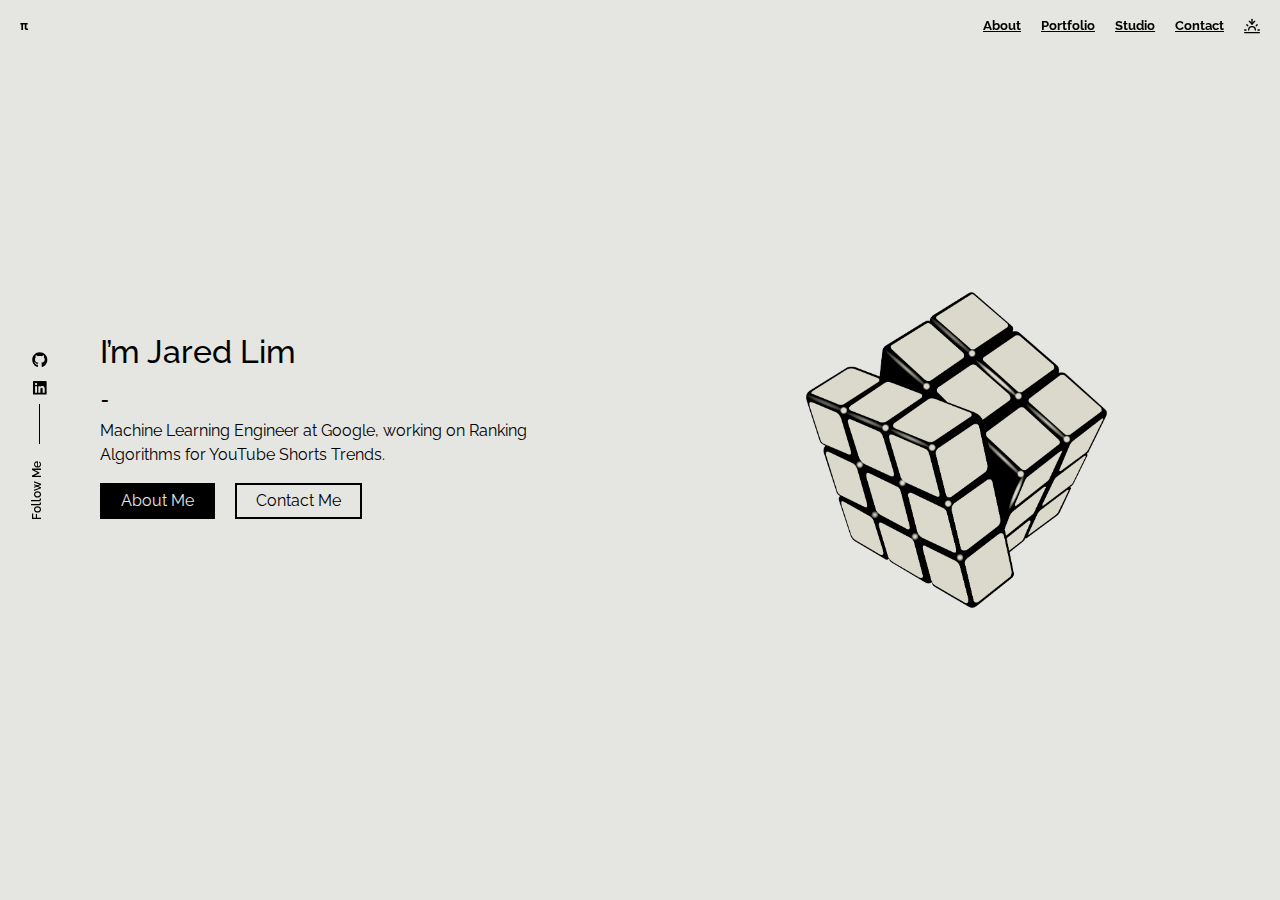
==== commit 034bd71c: "Add empty portfolio, studio, and nav menu" ====
--- a/index.html
+++ b/index.html
@@ -1 +1 @@
-<!doctype html><html lang="en"><head><meta charset="utf-8"/><link rel="icon" href="/images/favicon/favicon.ico"/><meta name="viewport" content="width=device-width,initial-scale=1"/><meta name="theme-color" content="#000000"/><meta name="author" content="John Doe"><link rel="preconnect" href="https://fonts.googleapis.com"><link rel="preconnect" href="https://fonts.gstatic.com" crossorigin><link href="https://fonts.googleapis.com/css2?family=Marcellus&display=swap" rel="stylesheet"><link href="https://fonts.googleapis.com/css2?family=Raleway:ital,wght@0,100..900;1,100..900&display=swap" rel="stylesheet"><link href="https://fonts.googleapis.com/css2?family=Rubik:ital,wght@0,300..900;1,300..900&display=swap" rel="stylesheet"><link href="https://fonts.googleapis.com/css2?family=Roboto+Mono:ital,wght@0,100..700;1,100..700&display=swap" rel="stylesheet"><script defer="defer" src="/static/js/main.877777fb.js"></script><link href="/static/css/main.91d2add8.css" rel="stylesheet"></head><body><noscript>You need to enable JavaScript to run this app.</noscript><div id="root"></div></body></html>+<!doctype html><html lang="en"><head><meta charset="utf-8"/><link rel="icon" href="/images/favicon/favicon.ico"/><meta name="viewport" content="width=device-width,initial-scale=1"/><meta name="theme-color" content="#000000"/><meta name="author" content="Jared Lim"><link rel="preconnect" href="https://fonts.googleapis.com"><link rel="preconnect" href="https://fonts.gstatic.com" crossorigin><link href="https://fonts.googleapis.com/css2?family=Marcellus&display=swap" rel="stylesheet"><link href="https://fonts.googleapis.com/css2?family=Raleway:ital,wght@0,100..900;1,100..900&display=swap" rel="stylesheet"><link href="https://fonts.googleapis.com/css2?family=Rubik:ital,wght@0,300..900;1,300..900&display=swap" rel="stylesheet"><link href="https://fonts.googleapis.com/css2?family=Roboto+Mono:ital,wght@0,100..700;1,100..700&display=swap" rel="stylesheet"><script defer="defer" src="/static/js/main.cb6fa61b.js"></script><link href="/static/css/main.0654636a.css" rel="stylesheet"></head><body><noscript>You need to enable JavaScript to run this app.</noscript><div id="root"></div></body></html>--- a/static/css/main.0654636a.css
+++ b/static/css/main.0654636a.css
@@ -0,0 +1,9 @@
+@charset "UTF-8";/*!
+ * Bootstrap  v5.3.3 (https://getbootstrap.com/)
+ * Copyright 2011-2024 The Bootstrap Authors
+ * Licensed under MIT (https://github.com/twbs/bootstrap/blob/main/LICENSE)
+ */:root,[data-bs-theme=light]{--bs-blue:#0d6efd;--bs-indigo:#6610f2;--bs-purple:#6f42c1;--bs-pink:#d63384;--bs-red:#dc3545;--bs-orange:#fd7e14;--bs-yellow:#ffc107;--bs-green:#198754;--bs-teal:#20c997;--bs-cyan:#0dcaf0;--bs-black:#000;--bs-white:#fff;--bs-gray:#6c757d;--bs-gray-dark:#343a40;--bs-gray-100:#f8f9fa;--bs-gray-200:#e9ecef;--bs-gray-300:#dee2e6;--bs-gray-400:#ced4da;--bs-gray-500:#adb5bd;--bs-gray-600:#6c757d;--bs-gray-700:#495057;--bs-gray-800:#343a40;--bs-gray-900:#212529;--bs-primary:#0d6efd;--bs-secondary:#6c757d;--bs-success:#198754;--bs-info:#0dcaf0;--bs-warning:#ffc107;--bs-danger:#dc3545;--bs-light:#f8f9fa;--bs-dark:#212529;--bs-primary-rgb:13,110,253;--bs-secondary-rgb:108,117,125;--bs-success-rgb:25,135,84;--bs-info-rgb:13,202,240;--bs-warning-rgb:255,193,7;--bs-danger-rgb:220,53,69;--bs-light-rgb:248,249,250;--bs-dark-rgb:33,37,41;--bs-primary-text-emphasis:#052c65;--bs-secondary-text-emphasis:#2b2f32;--bs-success-text-emphasis:#0a3622;--bs-info-text-emphasis:#055160;--bs-warning-text-emphasis:#664d03;--bs-danger-text-emphasis:#58151c;--bs-light-text-emphasis:#495057;--bs-dark-text-emphasis:#495057;--bs-primary-bg-subtle:#cfe2ff;--bs-secondary-bg-subtle:#e2e3e5;--bs-success-bg-subtle:#d1e7dd;--bs-info-bg-subtle:#cff4fc;--bs-warning-bg-subtle:#fff3cd;--bs-danger-bg-subtle:#f8d7da;--bs-light-bg-subtle:#fcfcfd;--bs-dark-bg-subtle:#ced4da;--bs-primary-border-subtle:#9ec5fe;--bs-secondary-border-subtle:#c4c8cb;--bs-success-border-subtle:#a3cfbb;--bs-info-border-subtle:#9eeaf9;--bs-warning-border-subtle:#ffe69c;--bs-danger-border-subtle:#f1aeb5;--bs-light-border-subtle:#e9ecef;--bs-dark-border-subtle:#adb5bd;--bs-white-rgb:255,255,255;--bs-black-rgb:0,0,0;--bs-font-sans-serif:system-ui,-apple-system,"Segoe UI",Roboto,"Helvetica Neue","Noto Sans","Liberation Sans",Arial,sans-serif,"Apple Color Emoji","Segoe UI Emoji","Segoe UI Symbol","Noto Color Emoji";--bs-font-monospace:SFMono-Regular,Menlo,Monaco,Consolas,"Liberation Mono","Courier New",monospace;--bs-gradient:linear-gradient(180deg,#ffffff26,#fff0);--bs-body-font-family:var(--bs-font-sans-serif);--bs-body-font-size:1rem;--bs-body-font-weight:400;--bs-body-line-height:1.5;--bs-body-color:#212529;--bs-body-color-rgb:33,37,41;--bs-body-bg:#fff;--bs-body-bg-rgb:255,255,255;--bs-emphasis-color:#000;--bs-emphasis-color-rgb:0,0,0;--bs-secondary-color:#212529bf;--bs-secondary-color-rgb:33,37,41;--bs-secondary-bg:#e9ecef;--bs-secondary-bg-rgb:233,236,239;--bs-tertiary-color:#21252980;--bs-tertiary-color-rgb:33,37,41;--bs-tertiary-bg:#f8f9fa;--bs-tertiary-bg-rgb:248,249,250;--bs-heading-color:inherit;--bs-link-color:#0d6efd;--bs-link-color-rgb:13,110,253;--bs-link-decoration:underline;--bs-link-hover-color:#0a58ca;--bs-link-hover-color-rgb:10,88,202;--bs-code-color:#d63384;--bs-highlight-color:#212529;--bs-highlight-bg:#fff3cd;--bs-border-width:1px;--bs-border-style:solid;--bs-border-color:#dee2e6;--bs-border-color-translucent:rgba(0,0,0,.175);--bs-border-radius:0.375rem;--bs-border-radius-sm:0.25rem;--bs-border-radius-lg:0.5rem;--bs-border-radius-xl:1rem;--bs-border-radius-xxl:2rem;--bs-border-radius-2xl:var(--bs-border-radius-xxl);--bs-border-radius-pill:50rem;--bs-box-shadow:0 0.5rem 1rem #00000026;--bs-box-shadow-sm:0 0.125rem 0.25rem rgba(0,0,0,.075);--bs-box-shadow-lg:0 1rem 3rem rgba(0,0,0,.175);--bs-box-shadow-inset:inset 0 1px 2px rgba(0,0,0,.075);--bs-focus-ring-width:0.25rem;--bs-focus-ring-opacity:0.25;--bs-focus-ring-color:#0d6efd40;--bs-form-valid-color:#198754;--bs-form-valid-border-color:#198754;--bs-form-invalid-color:#dc3545;--bs-form-invalid-border-color:#dc3545}[data-bs-theme=dark]{--bs-body-color:#dee2e6;--bs-body-color-rgb:222,226,230;--bs-body-bg:#212529;--bs-body-bg-rgb:33,37,41;--bs-emphasis-color:#fff;--bs-emphasis-color-rgb:255,255,255;--bs-secondary-color:#dee2e6bf;--bs-secondary-color-rgb:222,226,230;--bs-secondary-bg:#343a40;--bs-secondary-bg-rgb:52,58,64;--bs-tertiary-color:#dee2e680;--bs-tertiary-color-rgb:222,226,230;--bs-tertiary-bg:#2b3035;--bs-tertiary-bg-rgb:43,48,53;--bs-primary-text-emphasis:#6ea8fe;--bs-secondary-text-emphasis:#a7acb1;--bs-success-text-emphasis:#75b798;--bs-info-text-emphasis:#6edff6;--bs-warning-text-emphasis:#ffda6a;--bs-danger-text-emphasis:#ea868f;--bs-light-text-emphasis:#f8f9fa;--bs-dark-text-emphasis:#dee2e6;--bs-primary-bg-subtle:#031633;--bs-secondary-bg-subtle:#161719;--bs-success-bg-subtle:#051b11;--bs-info-bg-subtle:#032830;--bs-warning-bg-subtle:#332701;--bs-danger-bg-subtle:#2c0b0e;--bs-light-bg-subtle:#343a40;--bs-dark-bg-subtle:#1a1d20;--bs-primary-border-subtle:#084298;--bs-secondary-border-subtle:#41464b;--bs-success-border-subtle:#0f5132;--bs-info-border-subtle:#087990;--bs-warning-border-subtle:#997404;--bs-danger-border-subtle:#842029;--bs-light-border-subtle:#495057;--bs-dark-border-subtle:#343a40;--bs-heading-color:inherit;--bs-link-color:#6ea8fe;--bs-link-hover-color:#8bb9fe;--bs-link-color-rgb:110,168,254;--bs-link-hover-color-rgb:139,185,254;--bs-code-color:#e685b5;--bs-highlight-color:#dee2e6;--bs-highlight-bg:#664d03;--bs-border-color:#495057;--bs-border-color-translucent:#ffffff26;--bs-form-valid-color:#75b798;--bs-form-valid-border-color:#75b798;--bs-form-invalid-color:#ea868f;--bs-form-invalid-border-color:#ea868f;color-scheme:dark}*,:after,:before{box-sizing:border-box}@media (prefers-reduced-motion:no-preference){:root{scroll-behavior:smooth}}body{-webkit-text-size-adjust:100%;-webkit-tap-highlight-color:transparent;background-color:#fff;background-color:var(--bs-body-bg);color:#212529;color:var(--bs-body-color);font-family:system-ui,-apple-system,Segoe UI,Roboto,Helvetica Neue,Noto Sans,Liberation Sans,Arial,sans-serif,Apple Color Emoji,Segoe UI Emoji,Segoe UI Symbol,Noto Color Emoji;font-family:var(--bs-body-font-family);font-size:1rem;font-size:var(--bs-body-font-size);font-weight:400;font-weight:var(--bs-body-font-weight);line-height:1.5;line-height:var(--bs-body-line-height);text-align:var(--bs-body-text-align)}hr{border:0;border-top:1px solid;border-top:var(--bs-border-width) solid;color:inherit;margin:1rem 0;opacity:.25}.h1,.h2,.h3,.h4,.h5,.h6,h1,h2,h3,h4,h5,h6{color:inherit;color:var(--bs-heading-color);font-weight:500;line-height:1.2;margin-bottom:.5rem;margin-top:0}.h1,h1{font-size:calc(1.375rem + 1.5vw)}@media (min-width:1200px){.h1,h1{font-size:2.5rem}}.h2,h2{font-size:calc(1.325rem + .9vw)}@media (min-width:1200px){.h2,h2{font-size:2rem}}.h3,h3{font-size:calc(1.3rem + .6vw)}@media (min-width:1200px){.h3,h3{font-size:1.75rem}}.h4,h4{font-size:calc(1.275rem + .3vw)}@media (min-width:1200px){.h4,h4{font-size:1.5rem}}.h5,h5{font-size:1.25rem}.h6,h6{font-size:1rem}p{margin-bottom:1rem;margin-top:0}abbr[title]{cursor:help;-webkit-text-decoration:underline dotted;text-decoration:underline dotted;-webkit-text-decoration-skip-ink:none;text-decoration-skip-ink:none}address{font-style:normal;line-height:inherit;margin-bottom:1rem}ol,ul{padding-left:2rem}dl,ol,ul{margin-bottom:1rem;margin-top:0}ol ol,ol ul,ul ol,ul ul{margin-bottom:0}dt{font-weight:700}dd{margin-bottom:.5rem;margin-left:0}blockquote{margin:0 0 1rem}b,strong{font-weight:bolder}.small,small{font-size:.875em}.mark,mark{background-color:#fff3cd;background-color:var(--bs-highlight-bg);color:#212529;color:var(--bs-highlight-color);padding:.1875em}sub,sup{font-size:.75em;line-height:0;position:relative;vertical-align:initial}sub{bottom:-.25em}sup{top:-.5em}a{color:#0d6efd;color:rgba(var(--bs-link-color-rgb),var(--bs-link-opacity,1));text-decoration:underline}a:hover{--bs-link-color-rgb:var(--bs-link-hover-color-rgb)}a:not([href]):not([class]),a:not([href]):not([class]):hover{color:inherit;text-decoration:none}code,kbd,pre,samp{font-family:SFMono-Regular,Menlo,Monaco,Consolas,Liberation Mono,Courier New,monospace;font-family:var(--bs-font-monospace);font-size:1em}pre{display:block;font-size:.875em;margin-bottom:1rem;margin-top:0;overflow:auto}pre code{color:inherit;font-size:inherit;word-break:normal}code{word-wrap:break-word;color:#d63384;color:var(--bs-code-color);font-size:.875em}a>code{color:inherit}kbd{background-color:#212529;background-color:var(--bs-body-color);border-radius:.25rem;color:#fff;color:var(--bs-body-bg);font-size:.875em;padding:.1875rem .375rem}kbd kbd{font-size:1em;padding:0}figure{margin:0 0 1rem}img,svg{vertical-align:middle}table{border-collapse:collapse;caption-side:bottom}caption{color:#212529bf;color:var(--bs-secondary-color);padding-bottom:.5rem;padding-top:.5rem;text-align:left}th{text-align:inherit;text-align:-webkit-match-parent}tbody,td,tfoot,th,thead,tr{border:0 solid;border-color:inherit}label{display:inline-block}button{border-radius:0}button:focus:not(:focus-visible){outline:0}button,input,optgroup,select,textarea{font-family:inherit;font-size:inherit;line-height:inherit;margin:0}button,select{text-transform:none}[role=button]{cursor:pointer}select{word-wrap:normal}select:disabled{opacity:1}[list]:not([type=date]):not([type=datetime-local]):not([type=month]):not([type=week]):not([type=time])::-webkit-calendar-picker-indicator{display:none!important}[type=button],[type=reset],[type=submit],button{-webkit-appearance:button}[type=button]:not(:disabled),[type=reset]:not(:disabled),[type=submit]:not(:disabled),button:not(:disabled){cursor:pointer}::-moz-focus-inner{border-style:none;padding:0}textarea{resize:vertical}fieldset{border:0;margin:0;min-width:0;padding:0}legend{float:left;font-size:calc(1.275rem + .3vw);line-height:inherit;margin-bottom:.5rem;padding:0;width:100%}@media (min-width:1200px){legend{font-size:1.5rem}}legend+*{clear:left}::-webkit-datetime-edit-day-field,::-webkit-datetime-edit-fields-wrapper,::-webkit-datetime-edit-hour-field,::-webkit-datetime-edit-minute,::-webkit-datetime-edit-month-field,::-webkit-datetime-edit-text,::-webkit-datetime-edit-year-field{padding:0}::-webkit-inner-spin-button{height:auto}[type=search]{-webkit-appearance:textfield;outline-offset:-2px}::-webkit-search-decoration{-webkit-appearance:none}::-webkit-color-swatch-wrapper{padding:0}::-webkit-file-upload-button{-webkit-appearance:button;font:inherit}::file-selector-button{-webkit-appearance:button;font:inherit}output{display:inline-block}iframe{border:0}summary{cursor:pointer;display:list-item}progress{vertical-align:initial}[hidden]{display:none!important}.lead{font-size:1.25rem;font-weight:300}.display-1{font-size:calc(1.625rem + 4.5vw);font-weight:300;line-height:1.2}@media (min-width:1200px){.display-1{font-size:5rem}}.display-2{font-size:calc(1.575rem + 3.9vw);font-weight:300;line-height:1.2}@media (min-width:1200px){.display-2{font-size:4.5rem}}.display-3{font-size:calc(1.525rem + 3.3vw);font-weight:300;line-height:1.2}@media (min-width:1200px){.display-3{font-size:4rem}}.display-4{font-size:calc(1.475rem + 2.7vw);font-weight:300;line-height:1.2}@media (min-width:1200px){.display-4{font-size:3.5rem}}.display-5{font-size:calc(1.425rem + 2.1vw);font-weight:300;line-height:1.2}@media (min-width:1200px){.display-5{font-size:3rem}}.display-6{font-size:calc(1.375rem + 1.5vw);font-weight:300;line-height:1.2}@media (min-width:1200px){.display-6{font-size:2.5rem}}.list-inline,.list-unstyled{list-style:none;padding-left:0}.list-inline-item{display:inline-block}.list-inline-item:not(:last-child){margin-right:.5rem}.initialism{font-size:.875em;text-transform:uppercase}.blockquote{font-size:1.25rem;margin-bottom:1rem}.blockquote>:last-child{margin-bottom:0}.blockquote-footer{color:#6c757d;font-size:.875em;margin-bottom:1rem;margin-top:-1rem}.blockquote-footer:before{content:"— "}.img-fluid,.img-thumbnail{height:auto;max-width:100%}.img-thumbnail{background-color:#fff;background-color:var(--bs-body-bg);border:1px solid #dee2e6;border:var(--bs-border-width) solid var(--bs-border-color);border-radius:.375rem;border-radius:var(--bs-border-radius);padding:.25rem}.figure{display:inline-block}.figure-img{line-height:1;margin-bottom:.5rem}.figure-caption{color:#212529bf;color:var(--bs-secondary-color);font-size:.875em}.container,.container-fluid,.container-lg,.container-md,.container-sm,.container-xl,.container-xxl{--bs-gutter-x:1.5rem;--bs-gutter-y:0;margin-left:auto;margin-right:auto;padding-left:calc(var(--bs-gutter-x)*.5);padding-right:calc(var(--bs-gutter-x)*.5);width:100%}@media (min-width:576px){.container,.container-sm{max-width:540px}}@media (min-width:768px){.container,.container-md,.container-sm{max-width:720px}}@media (min-width:992px){.container,.container-lg,.container-md,.container-sm{max-width:960px}}@media (min-width:1200px){.container,.container-lg,.container-md,.container-sm,.container-xl{max-width:1140px}}@media (min-width:1400px){.container,.container-lg,.container-md,.container-sm,.container-xl,.container-xxl{max-width:1320px}}:root{--bs-breakpoint-xs:0;--bs-breakpoint-sm:576px;--bs-breakpoint-md:768px;--bs-breakpoint-lg:992px;--bs-breakpoint-xl:1200px;--bs-breakpoint-xxl:1400px}.row{--bs-gutter-x:1.5rem;--bs-gutter-y:0;display:flex;flex-wrap:wrap;margin-left:calc(var(--bs-gutter-x)*-.5);margin-right:calc(var(--bs-gutter-x)*-.5);margin-top:calc(var(--bs-gutter-y)*-1)}.row>*{flex-shrink:0;margin-top:var(--bs-gutter-y);max-width:100%;padding-left:calc(var(--bs-gutter-x)*.5);padding-right:calc(var(--bs-gutter-x)*.5);width:100%}.col{flex:1 0}.row-cols-auto>*{flex:0 0 auto;width:auto}.row-cols-1>*{flex:0 0 auto;width:100%}.row-cols-2>*{flex:0 0 auto;width:50%}.row-cols-3>*{flex:0 0 auto;width:33.33333333%}.row-cols-4>*{flex:0 0 auto;width:25%}.row-cols-5>*{flex:0 0 auto;width:20%}.row-cols-6>*{flex:0 0 auto;width:16.66666667%}.col-auto{flex:0 0 auto;width:auto}.col-1{flex:0 0 auto;width:8.33333333%}.col-2{flex:0 0 auto;width:16.66666667%}.col-3{flex:0 0 auto;width:25%}.col-4{flex:0 0 auto;width:33.33333333%}.col-5{flex:0 0 auto;width:41.66666667%}.col-6{flex:0 0 auto;width:50%}.col-7{flex:0 0 auto;width:58.33333333%}.col-8{flex:0 0 auto;width:66.66666667%}.col-9{flex:0 0 auto;width:75%}.col-10{flex:0 0 auto;width:83.33333333%}.col-11{flex:0 0 auto;width:91.66666667%}.col-12{flex:0 0 auto;width:100%}.offset-1{margin-left:8.33333333%}.offset-2{margin-left:16.66666667%}.offset-3{margin-left:25%}.offset-4{margin-left:33.33333333%}.offset-5{margin-left:41.66666667%}.offset-6{margin-left:50%}.offset-7{margin-left:58.33333333%}.offset-8{margin-left:66.66666667%}.offset-9{margin-left:75%}.offset-10{margin-left:83.33333333%}.offset-11{margin-left:91.66666667%}.g-0,.gx-0{--bs-gutter-x:0}.g-0,.gy-0{--bs-gutter-y:0}.g-1,.gx-1{--bs-gutter-x:0.25rem}.g-1,.gy-1{--bs-gutter-y:0.25rem}.g-2,.gx-2{--bs-gutter-x:0.5rem}.g-2,.gy-2{--bs-gutter-y:0.5rem}.g-3,.gx-3{--bs-gutter-x:1rem}.g-3,.gy-3{--bs-gutter-y:1rem}.g-4,.gx-4{--bs-gutter-x:1.5rem}.g-4,.gy-4{--bs-gutter-y:1.5rem}.g-5,.gx-5{--bs-gutter-x:3rem}.g-5,.gy-5{--bs-gutter-y:3rem}@media (min-width:576px){.col-sm{flex:1 0}.row-cols-sm-auto>*{flex:0 0 auto;width:auto}.row-cols-sm-1>*{flex:0 0 auto;width:100%}.row-cols-sm-2>*{flex:0 0 auto;width:50%}.row-cols-sm-3>*{flex:0 0 auto;width:33.33333333%}.row-cols-sm-4>*{flex:0 0 auto;width:25%}.row-cols-sm-5>*{flex:0 0 auto;width:20%}.row-cols-sm-6>*{flex:0 0 auto;width:16.66666667%}.col-sm-auto{flex:0 0 auto;width:auto}.col-sm-1{flex:0 0 auto;width:8.33333333%}.col-sm-2{flex:0 0 auto;width:16.66666667%}.col-sm-3{flex:0 0 auto;width:25%}.col-sm-4{flex:0 0 auto;width:33.33333333%}.col-sm-5{flex:0 0 auto;width:41.66666667%}.col-sm-6{flex:0 0 auto;width:50%}.col-sm-7{flex:0 0 auto;width:58.33333333%}.col-sm-8{flex:0 0 auto;width:66.66666667%}.col-sm-9{flex:0 0 auto;width:75%}.col-sm-10{flex:0 0 auto;width:83.33333333%}.col-sm-11{flex:0 0 auto;width:91.66666667%}.col-sm-12{flex:0 0 auto;width:100%}.offset-sm-0{margin-left:0}.offset-sm-1{margin-left:8.33333333%}.offset-sm-2{margin-left:16.66666667%}.offset-sm-3{margin-left:25%}.offset-sm-4{margin-left:33.33333333%}.offset-sm-5{margin-left:41.66666667%}.offset-sm-6{margin-left:50%}.offset-sm-7{margin-left:58.33333333%}.offset-sm-8{margin-left:66.66666667%}.offset-sm-9{margin-left:75%}.offset-sm-10{margin-left:83.33333333%}.offset-sm-11{margin-left:91.66666667%}.g-sm-0,.gx-sm-0{--bs-gutter-x:0}.g-sm-0,.gy-sm-0{--bs-gutter-y:0}.g-sm-1,.gx-sm-1{--bs-gutter-x:0.25rem}.g-sm-1,.gy-sm-1{--bs-gutter-y:0.25rem}.g-sm-2,.gx-sm-2{--bs-gutter-x:0.5rem}.g-sm-2,.gy-sm-2{--bs-gutter-y:0.5rem}.g-sm-3,.gx-sm-3{--bs-gutter-x:1rem}.g-sm-3,.gy-sm-3{--bs-gutter-y:1rem}.g-sm-4,.gx-sm-4{--bs-gutter-x:1.5rem}.g-sm-4,.gy-sm-4{--bs-gutter-y:1.5rem}.g-sm-5,.gx-sm-5{--bs-gutter-x:3rem}.g-sm-5,.gy-sm-5{--bs-gutter-y:3rem}}@media (min-width:768px){.col-md{flex:1 0}.row-cols-md-auto>*{flex:0 0 auto;width:auto}.row-cols-md-1>*{flex:0 0 auto;width:100%}.row-cols-md-2>*{flex:0 0 auto;width:50%}.row-cols-md-3>*{flex:0 0 auto;width:33.33333333%}.row-cols-md-4>*{flex:0 0 auto;width:25%}.row-cols-md-5>*{flex:0 0 auto;width:20%}.row-cols-md-6>*{flex:0 0 auto;width:16.66666667%}.col-md-auto{flex:0 0 auto;width:auto}.col-md-1{flex:0 0 auto;width:8.33333333%}.col-md-2{flex:0 0 auto;width:16.66666667%}.col-md-3{flex:0 0 auto;width:25%}.col-md-4{flex:0 0 auto;width:33.33333333%}.col-md-5{flex:0 0 auto;width:41.66666667%}.col-md-6{flex:0 0 auto;width:50%}.col-md-7{flex:0 0 auto;width:58.33333333%}.col-md-8{flex:0 0 auto;width:66.66666667%}.col-md-9{flex:0 0 auto;width:75%}.col-md-10{flex:0 0 auto;width:83.33333333%}.col-md-11{flex:0 0 auto;width:91.66666667%}.col-md-12{flex:0 0 auto;width:100%}.offset-md-0{margin-left:0}.offset-md-1{margin-left:8.33333333%}.offset-md-2{margin-left:16.66666667%}.offset-md-3{margin-left:25%}.offset-md-4{margin-left:33.33333333%}.offset-md-5{margin-left:41.66666667%}.offset-md-6{margin-left:50%}.offset-md-7{margin-left:58.33333333%}.offset-md-8{margin-left:66.66666667%}.offset-md-9{margin-left:75%}.offset-md-10{margin-left:83.33333333%}.offset-md-11{margin-left:91.66666667%}.g-md-0,.gx-md-0{--bs-gutter-x:0}.g-md-0,.gy-md-0{--bs-gutter-y:0}.g-md-1,.gx-md-1{--bs-gutter-x:0.25rem}.g-md-1,.gy-md-1{--bs-gutter-y:0.25rem}.g-md-2,.gx-md-2{--bs-gutter-x:0.5rem}.g-md-2,.gy-md-2{--bs-gutter-y:0.5rem}.g-md-3,.gx-md-3{--bs-gutter-x:1rem}.g-md-3,.gy-md-3{--bs-gutter-y:1rem}.g-md-4,.gx-md-4{--bs-gutter-x:1.5rem}.g-md-4,.gy-md-4{--bs-gutter-y:1.5rem}.g-md-5,.gx-md-5{--bs-gutter-x:3rem}.g-md-5,.gy-md-5{--bs-gutter-y:3rem}}@media (min-width:992px){.col-lg{flex:1 0}.row-cols-lg-auto>*{flex:0 0 auto;width:auto}.row-cols-lg-1>*{flex:0 0 auto;width:100%}.row-cols-lg-2>*{flex:0 0 auto;width:50%}.row-cols-lg-3>*{flex:0 0 auto;width:33.33333333%}.row-cols-lg-4>*{flex:0 0 auto;width:25%}.row-cols-lg-5>*{flex:0 0 auto;width:20%}.row-cols-lg-6>*{flex:0 0 auto;width:16.66666667%}.col-lg-auto{flex:0 0 auto;width:auto}.col-lg-1{flex:0 0 auto;width:8.33333333%}.col-lg-2{flex:0 0 auto;width:16.66666667%}.col-lg-3{flex:0 0 auto;width:25%}.col-lg-4{flex:0 0 auto;width:33.33333333%}.col-lg-5{flex:0 0 auto;width:41.66666667%}.col-lg-6{flex:0 0 auto;width:50%}.col-lg-7{flex:0 0 auto;width:58.33333333%}.col-lg-8{flex:0 0 auto;width:66.66666667%}.col-lg-9{flex:0 0 auto;width:75%}.col-lg-10{flex:0 0 auto;width:83.33333333%}.col-lg-11{flex:0 0 auto;width:91.66666667%}.col-lg-12{flex:0 0 auto;width:100%}.offset-lg-0{margin-left:0}.offset-lg-1{margin-left:8.33333333%}.offset-lg-2{margin-left:16.66666667%}.offset-lg-3{margin-left:25%}.offset-lg-4{margin-left:33.33333333%}.offset-lg-5{margin-left:41.66666667%}.offset-lg-6{margin-left:50%}.offset-lg-7{margin-left:58.33333333%}.offset-lg-8{margin-left:66.66666667%}.offset-lg-9{margin-left:75%}.offset-lg-10{margin-left:83.33333333%}.offset-lg-11{margin-left:91.66666667%}.g-lg-0,.gx-lg-0{--bs-gutter-x:0}.g-lg-0,.gy-lg-0{--bs-gutter-y:0}.g-lg-1,.gx-lg-1{--bs-gutter-x:0.25rem}.g-lg-1,.gy-lg-1{--bs-gutter-y:0.25rem}.g-lg-2,.gx-lg-2{--bs-gutter-x:0.5rem}.g-lg-2,.gy-lg-2{--bs-gutter-y:0.5rem}.g-lg-3,.gx-lg-3{--bs-gutter-x:1rem}.g-lg-3,.gy-lg-3{--bs-gutter-y:1rem}.g-lg-4,.gx-lg-4{--bs-gutter-x:1.5rem}.g-lg-4,.gy-lg-4{--bs-gutter-y:1.5rem}.g-lg-5,.gx-lg-5{--bs-gutter-x:3rem}.g-lg-5,.gy-lg-5{--bs-gutter-y:3rem}}@media (min-width:1200px){.col-xl{flex:1 0}.row-cols-xl-auto>*{flex:0 0 auto;width:auto}.row-cols-xl-1>*{flex:0 0 auto;width:100%}.row-cols-xl-2>*{flex:0 0 auto;width:50%}.row-cols-xl-3>*{flex:0 0 auto;width:33.33333333%}.row-cols-xl-4>*{flex:0 0 auto;width:25%}.row-cols-xl-5>*{flex:0 0 auto;width:20%}.row-cols-xl-6>*{flex:0 0 auto;width:16.66666667%}.col-xl-auto{flex:0 0 auto;width:auto}.col-xl-1{flex:0 0 auto;width:8.33333333%}.col-xl-2{flex:0 0 auto;width:16.66666667%}.col-xl-3{flex:0 0 auto;width:25%}.col-xl-4{flex:0 0 auto;width:33.33333333%}.col-xl-5{flex:0 0 auto;width:41.66666667%}.col-xl-6{flex:0 0 auto;width:50%}.col-xl-7{flex:0 0 auto;width:58.33333333%}.col-xl-8{flex:0 0 auto;width:66.66666667%}.col-xl-9{flex:0 0 auto;width:75%}.col-xl-10{flex:0 0 auto;width:83.33333333%}.col-xl-11{flex:0 0 auto;width:91.66666667%}.col-xl-12{flex:0 0 auto;width:100%}.offset-xl-0{margin-left:0}.offset-xl-1{margin-left:8.33333333%}.offset-xl-2{margin-left:16.66666667%}.offset-xl-3{margin-left:25%}.offset-xl-4{margin-left:33.33333333%}.offset-xl-5{margin-left:41.66666667%}.offset-xl-6{margin-left:50%}.offset-xl-7{margin-left:58.33333333%}.offset-xl-8{margin-left:66.66666667%}.offset-xl-9{margin-left:75%}.offset-xl-10{margin-left:83.33333333%}.offset-xl-11{margin-left:91.66666667%}.g-xl-0,.gx-xl-0{--bs-gutter-x:0}.g-xl-0,.gy-xl-0{--bs-gutter-y:0}.g-xl-1,.gx-xl-1{--bs-gutter-x:0.25rem}.g-xl-1,.gy-xl-1{--bs-gutter-y:0.25rem}.g-xl-2,.gx-xl-2{--bs-gutter-x:0.5rem}.g-xl-2,.gy-xl-2{--bs-gutter-y:0.5rem}.g-xl-3,.gx-xl-3{--bs-gutter-x:1rem}.g-xl-3,.gy-xl-3{--bs-gutter-y:1rem}.g-xl-4,.gx-xl-4{--bs-gutter-x:1.5rem}.g-xl-4,.gy-xl-4{--bs-gutter-y:1.5rem}.g-xl-5,.gx-xl-5{--bs-gutter-x:3rem}.g-xl-5,.gy-xl-5{--bs-gutter-y:3rem}}@media (min-width:1400px){.col-xxl{flex:1 0}.row-cols-xxl-auto>*{flex:0 0 auto;width:auto}.row-cols-xxl-1>*{flex:0 0 auto;width:100%}.row-cols-xxl-2>*{flex:0 0 auto;width:50%}.row-cols-xxl-3>*{flex:0 0 auto;width:33.33333333%}.row-cols-xxl-4>*{flex:0 0 auto;width:25%}.row-cols-xxl-5>*{flex:0 0 auto;width:20%}.row-cols-xxl-6>*{flex:0 0 auto;width:16.66666667%}.col-xxl-auto{flex:0 0 auto;width:auto}.col-xxl-1{flex:0 0 auto;width:8.33333333%}.col-xxl-2{flex:0 0 auto;width:16.66666667%}.col-xxl-3{flex:0 0 auto;width:25%}.col-xxl-4{flex:0 0 auto;width:33.33333333%}.col-xxl-5{flex:0 0 auto;width:41.66666667%}.col-xxl-6{flex:0 0 auto;width:50%}.col-xxl-7{flex:0 0 auto;width:58.33333333%}.col-xxl-8{flex:0 0 auto;width:66.66666667%}.col-xxl-9{flex:0 0 auto;width:75%}.col-xxl-10{flex:0 0 auto;width:83.33333333%}.col-xxl-11{flex:0 0 auto;width:91.66666667%}.col-xxl-12{flex:0 0 auto;width:100%}.offset-xxl-0{margin-left:0}.offset-xxl-1{margin-left:8.33333333%}.offset-xxl-2{margin-left:16.66666667%}.offset-xxl-3{margin-left:25%}.offset-xxl-4{margin-left:33.33333333%}.offset-xxl-5{margin-left:41.66666667%}.offset-xxl-6{margin-left:50%}.offset-xxl-7{margin-left:58.33333333%}.offset-xxl-8{margin-left:66.66666667%}.offset-xxl-9{margin-left:75%}.offset-xxl-10{margin-left:83.33333333%}.offset-xxl-11{margin-left:91.66666667%}.g-xxl-0,.gx-xxl-0{--bs-gutter-x:0}.g-xxl-0,.gy-xxl-0{--bs-gutter-y:0}.g-xxl-1,.gx-xxl-1{--bs-gutter-x:0.25rem}.g-xxl-1,.gy-xxl-1{--bs-gutter-y:0.25rem}.g-xxl-2,.gx-xxl-2{--bs-gutter-x:0.5rem}.g-xxl-2,.gy-xxl-2{--bs-gutter-y:0.5rem}.g-xxl-3,.gx-xxl-3{--bs-gutter-x:1rem}.g-xxl-3,.gy-xxl-3{--bs-gutter-y:1rem}.g-xxl-4,.gx-xxl-4{--bs-gutter-x:1.5rem}.g-xxl-4,.gy-xxl-4{--bs-gutter-y:1.5rem}.g-xxl-5,.gx-xxl-5{--bs-gutter-x:3rem}.g-xxl-5,.gy-xxl-5{--bs-gutter-y:3rem}}.table{--bs-table-color-type:initial;--bs-table-bg-type:initial;--bs-table-color-state:initial;--bs-table-bg-state:initial;--bs-table-color:var(--bs-emphasis-color);--bs-table-bg:var(--bs-body-bg);--bs-table-border-color:var(--bs-border-color);--bs-table-accent-bg:#0000;--bs-table-striped-color:var(--bs-emphasis-color);--bs-table-striped-bg:rgba(var(--bs-emphasis-color-rgb),0.05);--bs-table-active-color:var(--bs-emphasis-color);--bs-table-active-bg:rgba(var(--bs-emphasis-color-rgb),0.1);--bs-table-hover-color:var(--bs-emphasis-color);--bs-table-hover-bg:rgba(var(--bs-emphasis-color-rgb),0.075);border-color:var(--bs-table-border-color);margin-bottom:1rem;vertical-align:top;width:100%}.table>:not(caption)>*>*{background-color:var(--bs-table-bg);border-bottom-width:1px;border-bottom-width:var(--bs-border-width);box-shadow:inset 0 0 0 9999px var(--bs-table-accent-bg);box-shadow:inset 0 0 0 9999px var(--bs-table-bg-state,var(--bs-table-bg-type,var(--bs-table-accent-bg)));color:var(--bs-table-color);color:var(--bs-table-color-state,var(--bs-table-color-type,var(--bs-table-color)));padding:.5rem}.table>tbody{vertical-align:inherit}.table>thead{vertical-align:bottom}.table-group-divider{border-top:2px solid;border-top:calc(var(--bs-border-width)*2) solid}.caption-top{caption-side:top}.table-sm>:not(caption)>*>*{padding:.25rem}.table-bordered>:not(caption)>*{border-width:1px 0;border-width:var(--bs-border-width) 0}.table-bordered>:not(caption)>*>*{border-width:0 1px;border-width:0 var(--bs-border-width)}.table-borderless>:not(caption)>*>*{border-bottom-width:0}.table-borderless>:not(:first-child){border-top-width:0}.table-striped-columns>:not(caption)>tr>:nth-child(2n),.table-striped>tbody>tr:nth-of-type(odd)>*{--bs-table-color-type:var(--bs-table-striped-color);--bs-table-bg-type:var(--bs-table-striped-bg)}.table-active{--bs-table-color-state:var(--bs-table-active-color);--bs-table-bg-state:var(--bs-table-active-bg)}.table-hover>tbody>tr:hover>*{--bs-table-color-state:var(--bs-table-hover-color);--bs-table-bg-state:var(--bs-table-hover-bg)}.table-primary{--bs-table-color:#000;--bs-table-bg:#cfe2ff;--bs-table-border-color:#a6b5cc;--bs-table-striped-bg:#c5d7f2;--bs-table-striped-color:#000;--bs-table-active-bg:#bacbe6;--bs-table-active-color:#000;--bs-table-hover-bg:#bfd1ec;--bs-table-hover-color:#000}.table-primary,.table-secondary{border-color:var(--bs-table-border-color);color:var(--bs-table-color)}.table-secondary{--bs-table-color:#000;--bs-table-bg:#e2e3e5;--bs-table-border-color:#b5b6b7;--bs-table-striped-bg:#d7d8da;--bs-table-striped-color:#000;--bs-table-active-bg:#cbccce;--bs-table-active-color:#000;--bs-table-hover-bg:#d1d2d4;--bs-table-hover-color:#000}.table-success{--bs-table-color:#000;--bs-table-bg:#d1e7dd;--bs-table-border-color:#a7b9b1;--bs-table-striped-bg:#c7dbd2;--bs-table-striped-color:#000;--bs-table-active-bg:#bcd0c7;--bs-table-active-color:#000;--bs-table-hover-bg:#c1d6cc;--bs-table-hover-color:#000}.table-info,.table-success{border-color:var(--bs-table-border-color);color:var(--bs-table-color)}.table-info{--bs-table-color:#000;--bs-table-bg:#cff4fc;--bs-table-border-color:#a6c3ca;--bs-table-striped-bg:#c5e8ef;--bs-table-striped-color:#000;--bs-table-active-bg:#badce3;--bs-table-active-color:#000;--bs-table-hover-bg:#bfe2e9;--bs-table-hover-color:#000}.table-warning{--bs-table-color:#000;--bs-table-bg:#fff3cd;--bs-table-border-color:#ccc2a4;--bs-table-striped-bg:#f2e7c3;--bs-table-striped-color:#000;--bs-table-active-bg:#e6dbb9;--bs-table-active-color:#000;--bs-table-hover-bg:#ece1be;--bs-table-hover-color:#000}.table-danger,.table-warning{border-color:var(--bs-table-border-color);color:var(--bs-table-color)}.table-danger{--bs-table-color:#000;--bs-table-bg:#f8d7da;--bs-table-border-color:#c6acae;--bs-table-striped-bg:#eccccf;--bs-table-striped-color:#000;--bs-table-active-bg:#dfc2c4;--bs-table-active-color:#000;--bs-table-hover-bg:#e5c7ca;--bs-table-hover-color:#000}.table-light{--bs-table-color:#000;--bs-table-bg:#f8f9fa;--bs-table-border-color:#c6c7c8;--bs-table-striped-bg:#ecedee;--bs-table-striped-color:#000;--bs-table-active-bg:#dfe0e1;--bs-table-active-color:#000;--bs-table-hover-bg:#e5e6e7;--bs-table-hover-color:#000}.table-dark,.table-light{border-color:var(--bs-table-border-color);color:var(--bs-table-color)}.table-dark{--bs-table-color:#fff;--bs-table-bg:#212529;--bs-table-border-color:#4d5154;--bs-table-striped-bg:#2c3034;--bs-table-striped-color:#fff;--bs-table-active-bg:#373b3e;--bs-table-active-color:#fff;--bs-table-hover-bg:#323539;--bs-table-hover-color:#fff}.table-responsive{-webkit-overflow-scrolling:touch;overflow-x:auto}@media (max-width:575.98px){.table-responsive-sm{-webkit-overflow-scrolling:touch;overflow-x:auto}}@media (max-width:767.98px){.table-responsive-md{-webkit-overflow-scrolling:touch;overflow-x:auto}}@media (max-width:991.98px){.table-responsive-lg{-webkit-overflow-scrolling:touch;overflow-x:auto}}@media (max-width:1199.98px){.table-responsive-xl{-webkit-overflow-scrolling:touch;overflow-x:auto}}@media (max-width:1399.98px){.table-responsive-xxl{-webkit-overflow-scrolling:touch;overflow-x:auto}}.form-label{margin-bottom:.5rem}.col-form-label{font-size:inherit;line-height:1.5;margin-bottom:0;padding-bottom:calc(.375rem + 1px);padding-bottom:calc(.375rem + var(--bs-border-width));padding-top:calc(.375rem + 1px);padding-top:calc(.375rem + var(--bs-border-width))}.col-form-label-lg{font-size:1.25rem;padding-bottom:calc(.5rem + 1px);padding-bottom:calc(.5rem + var(--bs-border-width));padding-top:calc(.5rem + 1px);padding-top:calc(.5rem + var(--bs-border-width))}.col-form-label-sm{font-size:.875rem;padding-bottom:calc(.25rem + 1px);padding-bottom:calc(.25rem + var(--bs-border-width));padding-top:calc(.25rem + 1px);padding-top:calc(.25rem + var(--bs-border-width))}.form-text{color:#212529bf;color:var(--bs-secondary-color);font-size:.875em;margin-top:.25rem}.form-control{-webkit-appearance:none;appearance:none;background-clip:padding-box;background-color:#fff;background-color:var(--bs-body-bg);border:1px solid #dee2e6;border:var(--bs-border-width) solid var(--bs-border-color);border-radius:.375rem;border-radius:var(--bs-border-radius);color:#212529;color:var(--bs-body-color);display:block;font-size:1rem;font-weight:400;line-height:1.5;padding:.375rem .75rem;transition:border-color .15s ease-in-out,box-shadow .15s ease-in-out;width:100%}@media (prefers-reduced-motion:reduce){.form-control{transition:none}}.form-control[type=file]{overflow:hidden}.form-control[type=file]:not(:disabled):not([readonly]){cursor:pointer}.form-control:focus{background-color:#fff;background-color:var(--bs-body-bg);border-color:#86b7fe;box-shadow:0 0 0 .25rem #0d6efd40;color:#212529;color:var(--bs-body-color);outline:0}.form-control::-webkit-date-and-time-value{height:1.5em;margin:0;min-width:85px}.form-control::-webkit-datetime-edit{display:block;padding:0}.form-control::placeholder{color:#212529bf;color:var(--bs-secondary-color);opacity:1}.form-control:disabled{background-color:#e9ecef;background-color:var(--bs-secondary-bg);opacity:1}.form-control::-webkit-file-upload-button{background-color:#f8f9fa;background-color:var(--bs-tertiary-bg);border:0 solid;border-color:inherit;border-inline-end-width:1px;border-inline-end-width:var(--bs-border-width);border-radius:0;color:#212529;color:var(--bs-body-color);margin:-.375rem -.75rem;margin-inline-end:.75rem;padding:.375rem .75rem;pointer-events:none;-webkit-transition:color .15s ease-in-out,background-color .15s ease-in-out,border-color .15s ease-in-out,box-shadow .15s ease-in-out;transition:color .15s ease-in-out,background-color .15s ease-in-out,border-color .15s ease-in-out,box-shadow .15s ease-in-out}.form-control::file-selector-button{background-color:#f8f9fa;background-color:var(--bs-tertiary-bg);border:0 solid;border-color:inherit;border-inline-end-width:1px;border-inline-end-width:var(--bs-border-width);border-radius:0;color:#212529;color:var(--bs-body-color);margin:-.375rem -.75rem;margin-inline-end:.75rem;padding:.375rem .75rem;pointer-events:none;transition:color .15s ease-in-out,background-color .15s ease-in-out,border-color .15s ease-in-out,box-shadow .15s ease-in-out}@media (prefers-reduced-motion:reduce){.form-control::-webkit-file-upload-button{-webkit-transition:none;transition:none}.form-control::file-selector-button{transition:none}}.form-control:hover:not(:disabled):not([readonly])::-webkit-file-upload-button{background-color:#e9ecef;background-color:var(--bs-secondary-bg)}.form-control:hover:not(:disabled):not([readonly])::file-selector-button{background-color:#e9ecef;background-color:var(--bs-secondary-bg)}.form-control-plaintext{background-color:initial;border:solid #0000;border-width:1px 0;border-width:var(--bs-border-width) 0;color:#212529;color:var(--bs-body-color);display:block;line-height:1.5;margin-bottom:0;padding:.375rem 0;width:100%}.form-control-plaintext:focus{outline:0}.form-control-plaintext.form-control-lg,.form-control-plaintext.form-control-sm{padding-left:0;padding-right:0}.form-control-sm{border-radius:.25rem;border-radius:var(--bs-border-radius-sm);font-size:.875rem;min-height:calc(1.5em + .5rem + 2px);min-height:calc(1.5em + .5rem + var(--bs-border-width)*2);padding:.25rem .5rem}.form-control-sm::-webkit-file-upload-button{margin:-.25rem -.5rem;margin-inline-end:.5rem;padding:.25rem .5rem}.form-control-sm::file-selector-button{margin:-.25rem -.5rem;margin-inline-end:.5rem;padding:.25rem .5rem}.form-control-lg{border-radius:.5rem;border-radius:var(--bs-border-radius-lg);font-size:1.25rem;min-height:calc(1.5em + 1rem + 2px);min-height:calc(1.5em + 1rem + var(--bs-border-width)*2);padding:.5rem 1rem}.form-control-lg::-webkit-file-upload-button{margin:-.5rem -1rem;margin-inline-end:1rem;padding:.5rem 1rem}.form-control-lg::file-selector-button{margin:-.5rem -1rem;margin-inline-end:1rem;padding:.5rem 1rem}textarea.form-control{min-height:calc(1.5em + .75rem + 2px);min-height:calc(1.5em + .75rem + var(--bs-border-width)*2)}textarea.form-control-sm{min-height:calc(1.5em + .5rem + 2px);min-height:calc(1.5em + .5rem + var(--bs-border-width)*2)}textarea.form-control-lg{min-height:calc(1.5em + 1rem + 2px);min-height:calc(1.5em + 1rem + var(--bs-border-width)*2)}.form-control-color{height:calc(1.5em + .75rem + 2px);height:calc(1.5em + .75rem + var(--bs-border-width)*2);padding:.375rem;width:3rem}.form-control-color:not(:disabled):not([readonly]){cursor:pointer}.form-control-color::-moz-color-swatch{border:0!important;border-radius:.375rem;border-radius:var(--bs-border-radius)}.form-control-color::-webkit-color-swatch{border:0!important;border-radius:.375rem;border-radius:var(--bs-border-radius)}.form-control-color.form-control-sm{height:calc(1.5em + .5rem + 2px);height:calc(1.5em + .5rem + var(--bs-border-width)*2)}.form-control-color.form-control-lg{height:calc(1.5em + 1rem + 2px);height:calc(1.5em + 1rem + var(--bs-border-width)*2)}.form-select{--bs-form-select-bg-img:url("data:image/svg+xml;charset=utf-8,%3Csvg xmlns='http://www.w3.org/2000/svg' viewBox='0 0 16 16'%3E%3Cpath fill='none' stroke='%23343a40' stroke-linecap='round' stroke-linejoin='round' stroke-width='2' d='m2 5 6 6 6-6'/%3E%3C/svg%3E");-webkit-appearance:none;appearance:none;background-color:#fff;background-color:var(--bs-body-bg);background-image:var(--bs-form-select-bg-img),none;background-image:var(--bs-form-select-bg-img),var(--bs-form-select-bg-icon,none);background-position:right .75rem center;background-repeat:no-repeat;background-size:16px 12px;border:1px solid #dee2e6;border:var(--bs-border-width) solid var(--bs-border-color);border-radius:.375rem;border-radius:var(--bs-border-radius);color:#212529;color:var(--bs-body-color);display:block;font-size:1rem;font-weight:400;line-height:1.5;padding:.375rem 2.25rem .375rem .75rem;transition:border-color .15s ease-in-out,box-shadow .15s ease-in-out;width:100%}@media (prefers-reduced-motion:reduce){.form-select{transition:none}}.form-select:focus{border-color:#86b7fe;box-shadow:0 0 0 .25rem #0d6efd40;outline:0}.form-select[multiple],.form-select[size]:not([size="1"]){background-image:none;padding-right:.75rem}.form-select:disabled{background-color:#e9ecef;background-color:var(--bs-secondary-bg)}.form-select:-moz-focusring{color:#0000;text-shadow:0 0 0 #212529;text-shadow:0 0 0 var(--bs-body-color)}.form-select-sm{border-radius:.25rem;border-radius:var(--bs-border-radius-sm);font-size:.875rem;padding-bottom:.25rem;padding-left:.5rem;padding-top:.25rem}.form-select-lg{border-radius:.5rem;border-radius:var(--bs-border-radius-lg);font-size:1.25rem;padding-bottom:.5rem;padding-left:1rem;padding-top:.5rem}[data-bs-theme=dark] .form-select{--bs-form-select-bg-img:url("data:image/svg+xml;charset=utf-8,%3Csvg xmlns='http://www.w3.org/2000/svg' viewBox='0 0 16 16'%3E%3Cpath fill='none' stroke='%23dee2e6' stroke-linecap='round' stroke-linejoin='round' stroke-width='2' d='m2 5 6 6 6-6'/%3E%3C/svg%3E")}.form-check{display:block;margin-bottom:.125rem;min-height:1.5rem;padding-left:1.5em}.form-check .form-check-input{float:left;margin-left:-1.5em}.form-check-reverse{padding-left:0;padding-right:1.5em;text-align:right}.form-check-reverse .form-check-input{float:right;margin-left:0;margin-right:-1.5em}.form-check-input{--bs-form-check-bg:var(--bs-body-bg);-webkit-appearance:none;appearance:none;background-color:var(--bs-form-check-bg);background-image:var(--bs-form-check-bg-image);background-position:50%;background-repeat:no-repeat;background-size:contain;border:1px solid #dee2e6;border:var(--bs-border-width) solid var(--bs-border-color);flex-shrink:0;height:1em;margin-top:.25em;-webkit-print-color-adjust:exact;print-color-adjust:exact;vertical-align:top;width:1em}.form-check-input[type=checkbox]{border-radius:.25em}.form-check-input[type=radio]{border-radius:50%}.form-check-input:active{filter:brightness(90%)}.form-check-input:focus{border-color:#86b7fe;box-shadow:0 0 0 .25rem #0d6efd40;outline:0}.form-check-input:checked{background-color:#0d6efd;border-color:#0d6efd}.form-check-input:checked[type=checkbox]{--bs-form-check-bg-image:url("data:image/svg+xml;charset=utf-8,%3Csvg xmlns='http://www.w3.org/2000/svg' viewBox='0 0 20 20'%3E%3Cpath fill='none' stroke='%23fff' stroke-linecap='round' stroke-linejoin='round' stroke-width='3' d='m6 10 3 3 6-6'/%3E%3C/svg%3E")}.form-check-input:checked[type=radio]{--bs-form-check-bg-image:url("data:image/svg+xml;charset=utf-8,%3Csvg xmlns='http://www.w3.org/2000/svg' viewBox='-4 -4 8 8'%3E%3Ccircle r='2' fill='%23fff'/%3E%3C/svg%3E")}.form-check-input[type=checkbox]:indeterminate{--bs-form-check-bg-image:url("data:image/svg+xml;charset=utf-8,%3Csvg xmlns='http://www.w3.org/2000/svg' viewBox='0 0 20 20'%3E%3Cpath fill='none' stroke='%23fff' stroke-linecap='round' stroke-linejoin='round' stroke-width='3' d='M6 10h8'/%3E%3C/svg%3E");background-color:#0d6efd;border-color:#0d6efd}.form-check-input:disabled{filter:none;opacity:.5;pointer-events:none}.form-check-input:disabled~.form-check-label,.form-check-input[disabled]~.form-check-label{cursor:default;opacity:.5}.form-switch{padding-left:2.5em}.form-switch .form-check-input{--bs-form-switch-bg:url("data:image/svg+xml;charset=utf-8,%3Csvg xmlns='http://www.w3.org/2000/svg' viewBox='-4 -4 8 8'%3E%3Ccircle r='3' fill='rgba(0, 0, 0, 0.25)'/%3E%3C/svg%3E");background-image:var(--bs-form-switch-bg);background-position:0;border-radius:2em;margin-left:-2.5em;transition:background-position .15s ease-in-out;width:2em}@media (prefers-reduced-motion:reduce){.form-switch .form-check-input{transition:none}}.form-switch .form-check-input:focus{--bs-form-switch-bg:url("data:image/svg+xml;charset=utf-8,%3Csvg xmlns='http://www.w3.org/2000/svg' viewBox='-4 -4 8 8'%3E%3Ccircle r='3' fill='%2386b7fe'/%3E%3C/svg%3E")}.form-switch .form-check-input:checked{--bs-form-switch-bg:url("data:image/svg+xml;charset=utf-8,%3Csvg xmlns='http://www.w3.org/2000/svg' viewBox='-4 -4 8 8'%3E%3Ccircle r='3' fill='%23fff'/%3E%3C/svg%3E");background-position:100%}.form-switch.form-check-reverse{padding-left:0;padding-right:2.5em}.form-switch.form-check-reverse .form-check-input{margin-left:0;margin-right:-2.5em}.form-check-inline{display:inline-block;margin-right:1rem}.btn-check{clip:rect(0,0,0,0);pointer-events:none;position:absolute}.btn-check:disabled+.btn,.btn-check[disabled]+.btn{filter:none;opacity:.65;pointer-events:none}[data-bs-theme=dark] .form-switch .form-check-input:not(:checked):not(:focus){--bs-form-switch-bg:url("data:image/svg+xml;charset=utf-8,%3Csvg xmlns='http://www.w3.org/2000/svg' viewBox='-4 -4 8 8'%3E%3Ccircle r='3' fill='rgba(255, 255, 255, 0.25)'/%3E%3C/svg%3E")}.form-range{-webkit-appearance:none;appearance:none;background-color:initial;height:1.5rem;padding:0;width:100%}.form-range:focus{outline:0}.form-range:focus::-webkit-slider-thumb{box-shadow:0 0 0 1px #fff,0 0 0 .25rem #0d6efd40}.form-range:focus::-moz-range-thumb{box-shadow:0 0 0 1px #fff,0 0 0 .25rem #0d6efd40}.form-range::-moz-focus-outer{border:0}.form-range::-webkit-slider-thumb{-webkit-appearance:none;appearance:none;background-color:#0d6efd;border:0;border-radius:1rem;height:1rem;margin-top:-.25rem;-webkit-transition:background-color .15s ease-in-out,border-color .15s ease-in-out,box-shadow .15s ease-in-out;transition:background-color .15s ease-in-out,border-color .15s ease-in-out,box-shadow .15s ease-in-out;width:1rem}@media (prefers-reduced-motion:reduce){.form-range::-webkit-slider-thumb{-webkit-transition:none;transition:none}}.form-range::-webkit-slider-thumb:active{background-color:#b6d4fe}.form-range::-webkit-slider-runnable-track{background-color:#e9ecef;background-color:var(--bs-secondary-bg);border-color:#0000;border-radius:1rem;color:#0000;cursor:pointer;height:.5rem;width:100%}.form-range::-moz-range-thumb{appearance:none;background-color:#0d6efd;border:0;border-radius:1rem;height:1rem;-moz-transition:background-color .15s ease-in-out,border-color .15s ease-in-out,box-shadow .15s ease-in-out;transition:background-color .15s ease-in-out,border-color .15s ease-in-out,box-shadow .15s ease-in-out;width:1rem}@media (prefers-reduced-motion:reduce){.form-range::-moz-range-thumb{-moz-transition:none;transition:none}}.form-range::-moz-range-thumb:active{background-color:#b6d4fe}.form-range::-moz-range-track{background-color:#e9ecef;background-color:var(--bs-secondary-bg);border-color:#0000;border-radius:1rem;color:#0000;cursor:pointer;height:.5rem;width:100%}.form-range:disabled{pointer-events:none}.form-range:disabled::-webkit-slider-thumb{background-color:#212529bf;background-color:var(--bs-secondary-color)}.form-range:disabled::-moz-range-thumb{background-color:#212529bf;background-color:var(--bs-secondary-color)}.form-floating{position:relative}.form-floating>.form-control,.form-floating>.form-control-plaintext,.form-floating>.form-select{height:calc(3.5rem + 2px);height:calc(3.5rem + var(--bs-border-width)*2);line-height:1.25;min-height:calc(3.5rem + 2px);min-height:calc(3.5rem + var(--bs-border-width)*2)}.form-floating>label{border:1px solid #0000;border:var(--bs-border-width) solid #0000;height:100%;left:0;overflow:hidden;padding:1rem .75rem;pointer-events:none;position:absolute;text-align:start;text-overflow:ellipsis;top:0;transform-origin:0 0;transition:opacity .1s ease-in-out,transform .1s ease-in-out;white-space:nowrap;z-index:2}@media (prefers-reduced-motion:reduce){.form-floating>label{transition:none}}.form-floating>.form-control,.form-floating>.form-control-plaintext{padding:1rem .75rem}.form-floating>.form-control-plaintext::placeholder,.form-floating>.form-control::placeholder{color:#0000}.form-floating>.form-control-plaintext:focus,.form-floating>.form-control-plaintext:not(:placeholder-shown),.form-floating>.form-control:focus,.form-floating>.form-control:not(:placeholder-shown){padding-bottom:.625rem;padding-top:1.625rem}.form-floating>.form-control-plaintext:-webkit-autofill,.form-floating>.form-control:-webkit-autofill{padding-bottom:.625rem;padding-top:1.625rem}.form-floating>.form-select{padding-bottom:.625rem;padding-top:1.625rem}.form-floating>.form-control-plaintext~label,.form-floating>.form-control:focus~label,.form-floating>.form-control:not(:placeholder-shown)~label,.form-floating>.form-select~label{color:#212529a6;color:rgba(var(--bs-body-color-rgb),.65);transform:scale(.85) translateY(-.5rem) translateX(.15rem)}.form-floating>.form-control-plaintext~label:after,.form-floating>.form-control:focus~label:after,.form-floating>.form-control:not(:placeholder-shown)~label:after,.form-floating>.form-select~label:after{background-color:#fff;background-color:var(--bs-body-bg);border-radius:.375rem;border-radius:var(--bs-border-radius);content:"";height:1.5em;inset:1rem .375rem;position:absolute;z-index:-1}.form-floating>.form-control:-webkit-autofill~label{color:#212529a6;color:rgba(var(--bs-body-color-rgb),.65);transform:scale(.85) translateY(-.5rem) translateX(.15rem)}.form-floating>.form-control-plaintext~label{border-width:1px 0;border-width:var(--bs-border-width) 0}.form-floating>.form-control:disabled~label,.form-floating>:disabled~label{color:#6c757d}.form-floating>.form-control:disabled~label:after,.form-floating>:disabled~label:after{background-color:#e9ecef;background-color:var(--bs-secondary-bg)}.input-group{align-items:stretch;display:flex;flex-wrap:wrap;position:relative;width:100%}.input-group>.form-control,.input-group>.form-floating,.input-group>.form-select{flex:1 1 auto;min-width:0;position:relative;width:1%}.input-group>.form-control:focus,.input-group>.form-floating:focus-within,.input-group>.form-select:focus{z-index:5}.input-group .btn{position:relative;z-index:2}.input-group .btn:focus{z-index:5}.input-group-text{align-items:center;background-color:#f8f9fa;background-color:var(--bs-tertiary-bg);border:1px solid #dee2e6;border:var(--bs-border-width) solid var(--bs-border-color);border-radius:.375rem;border-radius:var(--bs-border-radius);color:#212529;color:var(--bs-body-color);display:flex;font-size:1rem;font-weight:400;line-height:1.5;padding:.375rem .75rem;text-align:center;white-space:nowrap}.input-group-lg>.btn,.input-group-lg>.form-control,.input-group-lg>.form-select,.input-group-lg>.input-group-text{border-radius:.5rem;border-radius:var(--bs-border-radius-lg);font-size:1.25rem;padding:.5rem 1rem}.input-group-sm>.btn,.input-group-sm>.form-control,.input-group-sm>.form-select,.input-group-sm>.input-group-text{border-radius:.25rem;border-radius:var(--bs-border-radius-sm);font-size:.875rem;padding:.25rem .5rem}.input-group-lg>.form-select,.input-group-sm>.form-select{padding-right:3rem}.input-group.has-validation>.dropdown-toggle:nth-last-child(n+4),.input-group.has-validation>.form-floating:nth-last-child(n+3)>.form-control,.input-group.has-validation>.form-floating:nth-last-child(n+3)>.form-select,.input-group.has-validation>:nth-last-child(n+3):not(.dropdown-toggle):not(.dropdown-menu):not(.form-floating),.input-group:not(.has-validation)>.dropdown-toggle:nth-last-child(n+3),.input-group:not(.has-validation)>.form-floating:not(:last-child)>.form-control,.input-group:not(.has-validation)>.form-floating:not(:last-child)>.form-select,.input-group:not(.has-validation)>:not(:last-child):not(.dropdown-toggle):not(.dropdown-menu):not(.form-floating){border-bottom-right-radius:0;border-top-right-radius:0}.input-group>:not(:first-child):not(.dropdown-menu):not(.valid-tooltip):not(.valid-feedback):not(.invalid-tooltip):not(.invalid-feedback){border-bottom-left-radius:0;border-top-left-radius:0;margin-left:-1px;margin-left:calc(var(--bs-border-width)*-1)}.input-group>.form-floating:not(:first-child)>.form-control,.input-group>.form-floating:not(:first-child)>.form-select{border-bottom-left-radius:0;border-top-left-radius:0}.valid-feedback{color:#198754;color:var(--bs-form-valid-color);display:none;font-size:.875em;margin-top:.25rem;width:100%}.valid-tooltip{background-color:#198754;background-color:var(--bs-success);border-radius:.375rem;border-radius:var(--bs-border-radius);color:#fff;display:none;font-size:.875rem;margin-top:.1rem;max-width:100%;padding:.25rem .5rem;position:absolute;top:100%;z-index:5}.is-valid~.valid-feedback,.is-valid~.valid-tooltip,.was-validated :valid~.valid-feedback,.was-validated :valid~.valid-tooltip{display:block}.form-control.is-valid,.was-validated .form-control:valid{background-image:url("data:image/svg+xml;charset=utf-8,%3Csvg xmlns='http://www.w3.org/2000/svg' viewBox='0 0 8 8'%3E%3Cpath fill='%23198754' d='M2.3 6.73.6 4.53c-.4-1.04.46-1.4 1.1-.8l1.1 1.4 3.4-3.8c.6-.63 1.6-.27 1.2.7l-4 4.6c-.43.5-.8.4-1.1.1z'/%3E%3C/svg%3E");background-position:right calc(.375em + .1875rem) center;background-repeat:no-repeat;background-size:calc(.75em + .375rem) calc(.75em + .375rem);border-color:#198754;border-color:var(--bs-form-valid-border-color);padding-right:calc(1.5em + .75rem)}.form-control.is-valid:focus,.was-validated .form-control:valid:focus{border-color:#198754;border-color:var(--bs-form-valid-border-color);box-shadow:0 0 0 .25rem #19875440;box-shadow:0 0 0 .25rem rgba(var(--bs-success-rgb),.25)}.was-validated textarea.form-control:valid,textarea.form-control.is-valid{background-position:top calc(.375em + .1875rem) right calc(.375em + .1875rem);padding-right:calc(1.5em + .75rem)}.form-select.is-valid,.was-validated .form-select:valid{border-color:#198754;border-color:var(--bs-form-valid-border-color)}.form-select.is-valid:not([multiple]):not([size]),.form-select.is-valid:not([multiple])[size="1"],.was-validated .form-select:valid:not([multiple]):not([size]),.was-validated .form-select:valid:not([multiple])[size="1"]{--bs-form-select-bg-icon:url("data:image/svg+xml;charset=utf-8,%3Csvg xmlns='http://www.w3.org/2000/svg' viewBox='0 0 8 8'%3E%3Cpath fill='%23198754' d='M2.3 6.73.6 4.53c-.4-1.04.46-1.4 1.1-.8l1.1 1.4 3.4-3.8c.6-.63 1.6-.27 1.2.7l-4 4.6c-.43.5-.8.4-1.1.1z'/%3E%3C/svg%3E");background-position:right .75rem center,center right 2.25rem;background-size:16px 12px,calc(.75em + .375rem) calc(.75em + .375rem);padding-right:4.125rem}.form-select.is-valid:focus,.was-validated .form-select:valid:focus{border-color:#198754;border-color:var(--bs-form-valid-border-color);box-shadow:0 0 0 .25rem #19875440;box-shadow:0 0 0 .25rem rgba(var(--bs-success-rgb),.25)}.form-control-color.is-valid,.was-validated .form-control-color:valid{width:calc(3.75rem + 1.5em)}.form-check-input.is-valid,.was-validated .form-check-input:valid{border-color:#198754;border-color:var(--bs-form-valid-border-color)}.form-check-input.is-valid:checked,.was-validated .form-check-input:valid:checked{background-color:#198754;background-color:var(--bs-form-valid-color)}.form-check-input.is-valid:focus,.was-validated .form-check-input:valid:focus{box-shadow:0 0 0 .25rem #19875440;box-shadow:0 0 0 .25rem rgba(var(--bs-success-rgb),.25)}.form-check-input.is-valid~.form-check-label,.was-validated .form-check-input:valid~.form-check-label{color:#198754;color:var(--bs-form-valid-color)}.form-check-inline .form-check-input~.valid-feedback{margin-left:.5em}.input-group>.form-control:not(:focus).is-valid,.input-group>.form-floating:not(:focus-within).is-valid,.input-group>.form-select:not(:focus).is-valid,.was-validated .input-group>.form-control:not(:focus):valid,.was-validated .input-group>.form-floating:not(:focus-within):valid,.was-validated .input-group>.form-select:not(:focus):valid{z-index:3}.invalid-feedback{color:#dc3545;color:var(--bs-form-invalid-color);display:none;font-size:.875em;margin-top:.25rem;width:100%}.invalid-tooltip{background-color:#dc3545;background-color:var(--bs-danger);border-radius:.375rem;border-radius:var(--bs-border-radius);color:#fff;display:none;font-size:.875rem;margin-top:.1rem;max-width:100%;padding:.25rem .5rem;position:absolute;top:100%;z-index:5}.is-invalid~.invalid-feedback,.is-invalid~.invalid-tooltip,.was-validated :invalid~.invalid-feedback,.was-validated :invalid~.invalid-tooltip{display:block}.form-control.is-invalid,.was-validated .form-control:invalid{background-image:url("data:image/svg+xml;charset=utf-8,%3Csvg xmlns='http://www.w3.org/2000/svg' width='12' height='12' fill='none' stroke='%23dc3545'%3E%3Ccircle cx='6' cy='6' r='4.5'/%3E%3Cpath stroke-linejoin='round' d='M5.8 3.6h.4L6 6.5z'/%3E%3Ccircle cx='6' cy='8.2' r='.6' fill='%23dc3545' stroke='none'/%3E%3C/svg%3E");background-position:right calc(.375em + .1875rem) center;background-repeat:no-repeat;background-size:calc(.75em + .375rem) calc(.75em + .375rem);border-color:#dc3545;border-color:var(--bs-form-invalid-border-color);padding-right:calc(1.5em + .75rem)}.form-control.is-invalid:focus,.was-validated .form-control:invalid:focus{border-color:#dc3545;border-color:var(--bs-form-invalid-border-color);box-shadow:0 0 0 .25rem #dc354540;box-shadow:0 0 0 .25rem rgba(var(--bs-danger-rgb),.25)}.was-validated textarea.form-control:invalid,textarea.form-control.is-invalid{background-position:top calc(.375em + .1875rem) right calc(.375em + .1875rem);padding-right:calc(1.5em + .75rem)}.form-select.is-invalid,.was-validated .form-select:invalid{border-color:#dc3545;border-color:var(--bs-form-invalid-border-color)}.form-select.is-invalid:not([multiple]):not([size]),.form-select.is-invalid:not([multiple])[size="1"],.was-validated .form-select:invalid:not([multiple]):not([size]),.was-validated .form-select:invalid:not([multiple])[size="1"]{--bs-form-select-bg-icon:url("data:image/svg+xml;charset=utf-8,%3Csvg xmlns='http://www.w3.org/2000/svg' width='12' height='12' fill='none' stroke='%23dc3545'%3E%3Ccircle cx='6' cy='6' r='4.5'/%3E%3Cpath stroke-linejoin='round' d='M5.8 3.6h.4L6 6.5z'/%3E%3Ccircle cx='6' cy='8.2' r='.6' fill='%23dc3545' stroke='none'/%3E%3C/svg%3E");background-position:right .75rem center,center right 2.25rem;background-size:16px 12px,calc(.75em + .375rem) calc(.75em + .375rem);padding-right:4.125rem}.form-select.is-invalid:focus,.was-validated .form-select:invalid:focus{border-color:#dc3545;border-color:var(--bs-form-invalid-border-color);box-shadow:0 0 0 .25rem #dc354540;box-shadow:0 0 0 .25rem rgba(var(--bs-danger-rgb),.25)}.form-control-color.is-invalid,.was-validated .form-control-color:invalid{width:calc(3.75rem + 1.5em)}.form-check-input.is-invalid,.was-validated .form-check-input:invalid{border-color:#dc3545;border-color:var(--bs-form-invalid-border-color)}.form-check-input.is-invalid:checked,.was-validated .form-check-input:invalid:checked{background-color:#dc3545;background-color:var(--bs-form-invalid-color)}.form-check-input.is-invalid:focus,.was-validated .form-check-input:invalid:focus{box-shadow:0 0 0 .25rem #dc354540;box-shadow:0 0 0 .25rem rgba(var(--bs-danger-rgb),.25)}.form-check-input.is-invalid~.form-check-label,.was-validated .form-check-input:invalid~.form-check-label{color:#dc3545;color:var(--bs-form-invalid-color)}.form-check-inline .form-check-input~.invalid-feedback{margin-left:.5em}.input-group>.form-control:not(:focus).is-invalid,.input-group>.form-floating:not(:focus-within).is-invalid,.input-group>.form-select:not(:focus).is-invalid,.was-validated .input-group>.form-control:not(:focus):invalid,.was-validated .input-group>.form-floating:not(:focus-within):invalid,.was-validated .input-group>.form-select:not(:focus):invalid{z-index:4}.btn{--bs-btn-padding-x:0.75rem;--bs-btn-padding-y:0.375rem;--bs-btn-font-family: ;--bs-btn-font-size:1rem;--bs-btn-font-weight:400;--bs-btn-line-height:1.5;--bs-btn-color:var(--bs-body-color);--bs-btn-bg:#0000;--bs-btn-border-width:var(--bs-border-width);--bs-btn-border-color:#0000;--bs-btn-border-radius:var(--bs-border-radius);--bs-btn-hover-border-color:#0000;--bs-btn-box-shadow:inset 0 1px 0 #ffffff26,0 1px 1px rgba(0,0,0,.075);--bs-btn-disabled-opacity:0.65;--bs-btn-focus-box-shadow:0 0 0 0.25rem rgba(var(--bs-btn-focus-shadow-rgb),.5);background-color:var(--bs-btn-bg);border:var(--bs-btn-border-width) solid var(--bs-btn-border-color);border-radius:var(--bs-btn-border-radius);color:var(--bs-btn-color);cursor:pointer;display:inline-block;font-family:var(--bs-btn-font-family);font-size:var(--bs-btn-font-size);font-weight:var(--bs-btn-font-weight);line-height:var(--bs-btn-line-height);padding:var(--bs-btn-padding-y) var(--bs-btn-padding-x);text-align:center;text-decoration:none;transition:color .15s ease-in-out,background-color .15s ease-in-out,border-color .15s ease-in-out,box-shadow .15s ease-in-out;-webkit-user-select:none;user-select:none;vertical-align:middle}@media (prefers-reduced-motion:reduce){.btn{transition:none}}.btn:hover{background-color:var(--bs-btn-hover-bg);border-color:var(--bs-btn-hover-border-color);color:var(--bs-btn-hover-color)}.btn-check+.btn:hover{background-color:var(--bs-btn-bg);border-color:var(--bs-btn-border-color);color:var(--bs-btn-color)}.btn:focus-visible{background-color:var(--bs-btn-hover-bg);border-color:var(--bs-btn-hover-border-color);box-shadow:var(--bs-btn-focus-box-shadow);color:var(--bs-btn-hover-color);outline:0}.btn-check:focus-visible+.btn{border-color:var(--bs-btn-hover-border-color);box-shadow:var(--bs-btn-focus-box-shadow);outline:0}.btn-check:checked+.btn,.btn.active,.btn.show,.btn:first-child:active,:not(.btn-check)+.btn:active{background-color:var(--bs-btn-active-bg);border-color:var(--bs-btn-active-border-color);color:var(--bs-btn-active-color)}.btn-check:checked+.btn:focus-visible,.btn.active:focus-visible,.btn.show:focus-visible,.btn:first-child:active:focus-visible,:not(.btn-check)+.btn:active:focus-visible{box-shadow:var(--bs-btn-focus-box-shadow)}.btn-check:checked:focus-visible+.btn{box-shadow:var(--bs-btn-focus-box-shadow)}.btn.disabled,.btn:disabled,fieldset:disabled .btn{background-color:var(--bs-btn-disabled-bg);border-color:var(--bs-btn-disabled-border-color);color:var(--bs-btn-disabled-color);opacity:var(--bs-btn-disabled-opacity);pointer-events:none}.btn-primary{--bs-btn-color:#fff;--bs-btn-bg:#0d6efd;--bs-btn-border-color:#0d6efd;--bs-btn-hover-color:#fff;--bs-btn-hover-bg:#0b5ed7;--bs-btn-hover-border-color:#0a58ca;--bs-btn-focus-shadow-rgb:49,132,253;--bs-btn-active-color:#fff;--bs-btn-active-bg:#0a58ca;--bs-btn-active-border-color:#0a53be;--bs-btn-active-shadow:inset 0 3px 5px rgba(0,0,0,.125);--bs-btn-disabled-color:#fff;--bs-btn-disabled-bg:#0d6efd;--bs-btn-disabled-border-color:#0d6efd}.btn-secondary{--bs-btn-color:#fff;--bs-btn-bg:#6c757d;--bs-btn-border-color:#6c757d;--bs-btn-hover-color:#fff;--bs-btn-hover-bg:#5c636a;--bs-btn-hover-border-color:#565e64;--bs-btn-focus-shadow-rgb:130,138,145;--bs-btn-active-color:#fff;--bs-btn-active-bg:#565e64;--bs-btn-active-border-color:#51585e;--bs-btn-active-shadow:inset 0 3px 5px rgba(0,0,0,.125);--bs-btn-disabled-color:#fff;--bs-btn-disabled-bg:#6c757d;--bs-btn-disabled-border-color:#6c757d}.btn-success{--bs-btn-color:#fff;--bs-btn-bg:#198754;--bs-btn-border-color:#198754;--bs-btn-hover-color:#fff;--bs-btn-hover-bg:#157347;--bs-btn-hover-border-color:#146c43;--bs-btn-focus-shadow-rgb:60,153,110;--bs-btn-active-color:#fff;--bs-btn-active-bg:#146c43;--bs-btn-active-border-color:#13653f;--bs-btn-active-shadow:inset 0 3px 5px rgba(0,0,0,.125);--bs-btn-disabled-color:#fff;--bs-btn-disabled-bg:#198754;--bs-btn-disabled-border-color:#198754}.btn-info{--bs-btn-color:#000;--bs-btn-bg:#0dcaf0;--bs-btn-border-color:#0dcaf0;--bs-btn-hover-color:#000;--bs-btn-hover-bg:#31d2f2;--bs-btn-hover-border-color:#25cff2;--bs-btn-focus-shadow-rgb:11,172,204;--bs-btn-active-color:#000;--bs-btn-active-bg:#3dd5f3;--bs-btn-active-border-color:#25cff2;--bs-btn-active-shadow:inset 0 3px 5px rgba(0,0,0,.125);--bs-btn-disabled-color:#000;--bs-btn-disabled-bg:#0dcaf0;--bs-btn-disabled-border-color:#0dcaf0}.btn-warning{--bs-btn-color:#000;--bs-btn-bg:#ffc107;--bs-btn-border-color:#ffc107;--bs-btn-hover-color:#000;--bs-btn-hover-bg:#ffca2c;--bs-btn-hover-border-color:#ffc720;--bs-btn-focus-shadow-rgb:217,164,6;--bs-btn-active-color:#000;--bs-btn-active-bg:#ffcd39;--bs-btn-active-border-color:#ffc720;--bs-btn-active-shadow:inset 0 3px 5px rgba(0,0,0,.125);--bs-btn-disabled-color:#000;--bs-btn-disabled-bg:#ffc107;--bs-btn-disabled-border-color:#ffc107}.btn-danger{--bs-btn-color:#fff;--bs-btn-bg:#dc3545;--bs-btn-border-color:#dc3545;--bs-btn-hover-color:#fff;--bs-btn-hover-bg:#bb2d3b;--bs-btn-hover-border-color:#b02a37;--bs-btn-focus-shadow-rgb:225,83,97;--bs-btn-active-color:#fff;--bs-btn-active-bg:#b02a37;--bs-btn-active-border-color:#a52834;--bs-btn-active-shadow:inset 0 3px 5px rgba(0,0,0,.125);--bs-btn-disabled-color:#fff;--bs-btn-disabled-bg:#dc3545;--bs-btn-disabled-border-color:#dc3545}.btn-light{--bs-btn-color:#000;--bs-btn-bg:#f8f9fa;--bs-btn-border-color:#f8f9fa;--bs-btn-hover-color:#000;--bs-btn-hover-bg:#d3d4d5;--bs-btn-hover-border-color:#c6c7c8;--bs-btn-focus-shadow-rgb:211,212,213;--bs-btn-active-color:#000;--bs-btn-active-bg:#c6c7c8;--bs-btn-active-border-color:#babbbc;--bs-btn-active-shadow:inset 0 3px 5px rgba(0,0,0,.125);--bs-btn-disabled-color:#000;--bs-btn-disabled-bg:#f8f9fa;--bs-btn-disabled-border-color:#f8f9fa}.btn-dark{--bs-btn-color:#fff;--bs-btn-bg:#212529;--bs-btn-border-color:#212529;--bs-btn-hover-color:#fff;--bs-btn-hover-bg:#424649;--bs-btn-hover-border-color:#373b3e;--bs-btn-focus-shadow-rgb:66,70,73;--bs-btn-active-color:#fff;--bs-btn-active-bg:#4d5154;--bs-btn-active-border-color:#373b3e;--bs-btn-active-shadow:inset 0 3px 5px rgba(0,0,0,.125);--bs-btn-disabled-color:#fff;--bs-btn-disabled-bg:#212529;--bs-btn-disabled-border-color:#212529}.btn-outline-primary{--bs-btn-color:#0d6efd;--bs-btn-border-color:#0d6efd;--bs-btn-hover-color:#fff;--bs-btn-hover-bg:#0d6efd;--bs-btn-hover-border-color:#0d6efd;--bs-btn-focus-shadow-rgb:13,110,253;--bs-btn-active-color:#fff;--bs-btn-active-bg:#0d6efd;--bs-btn-active-border-color:#0d6efd;--bs-btn-active-shadow:inset 0 3px 5px rgba(0,0,0,.125);--bs-btn-disabled-color:#0d6efd;--bs-btn-disabled-bg:#0000;--bs-btn-disabled-border-color:#0d6efd;--bs-gradient:none}.btn-outline-secondary{--bs-btn-color:#6c757d;--bs-btn-border-color:#6c757d;--bs-btn-hover-color:#fff;--bs-btn-hover-bg:#6c757d;--bs-btn-hover-border-color:#6c757d;--bs-btn-focus-shadow-rgb:108,117,125;--bs-btn-active-color:#fff;--bs-btn-active-bg:#6c757d;--bs-btn-active-border-color:#6c757d;--bs-btn-active-shadow:inset 0 3px 5px rgba(0,0,0,.125);--bs-btn-disabled-color:#6c757d;--bs-btn-disabled-bg:#0000;--bs-btn-disabled-border-color:#6c757d;--bs-gradient:none}.btn-outline-success{--bs-btn-color:#198754;--bs-btn-border-color:#198754;--bs-btn-hover-color:#fff;--bs-btn-hover-bg:#198754;--bs-btn-hover-border-color:#198754;--bs-btn-focus-shadow-rgb:25,135,84;--bs-btn-active-color:#fff;--bs-btn-active-bg:#198754;--bs-btn-active-border-color:#198754;--bs-btn-active-shadow:inset 0 3px 5px rgba(0,0,0,.125);--bs-btn-disabled-color:#198754;--bs-btn-disabled-bg:#0000;--bs-btn-disabled-border-color:#198754;--bs-gradient:none}.btn-outline-info{--bs-btn-color:#0dcaf0;--bs-btn-border-color:#0dcaf0;--bs-btn-hover-color:#000;--bs-btn-hover-bg:#0dcaf0;--bs-btn-hover-border-color:#0dcaf0;--bs-btn-focus-shadow-rgb:13,202,240;--bs-btn-active-color:#000;--bs-btn-active-bg:#0dcaf0;--bs-btn-active-border-color:#0dcaf0;--bs-btn-active-shadow:inset 0 3px 5px rgba(0,0,0,.125);--bs-btn-disabled-color:#0dcaf0;--bs-btn-disabled-bg:#0000;--bs-btn-disabled-border-color:#0dcaf0;--bs-gradient:none}.btn-outline-warning{--bs-btn-color:#ffc107;--bs-btn-border-color:#ffc107;--bs-btn-hover-color:#000;--bs-btn-hover-bg:#ffc107;--bs-btn-hover-border-color:#ffc107;--bs-btn-focus-shadow-rgb:255,193,7;--bs-btn-active-color:#000;--bs-btn-active-bg:#ffc107;--bs-btn-active-border-color:#ffc107;--bs-btn-active-shadow:inset 0 3px 5px rgba(0,0,0,.125);--bs-btn-disabled-color:#ffc107;--bs-btn-disabled-bg:#0000;--bs-btn-disabled-border-color:#ffc107;--bs-gradient:none}.btn-outline-danger{--bs-btn-color:#dc3545;--bs-btn-border-color:#dc3545;--bs-btn-hover-color:#fff;--bs-btn-hover-bg:#dc3545;--bs-btn-hover-border-color:#dc3545;--bs-btn-focus-shadow-rgb:220,53,69;--bs-btn-active-color:#fff;--bs-btn-active-bg:#dc3545;--bs-btn-active-border-color:#dc3545;--bs-btn-active-shadow:inset 0 3px 5px rgba(0,0,0,.125);--bs-btn-disabled-color:#dc3545;--bs-btn-disabled-bg:#0000;--bs-btn-disabled-border-color:#dc3545;--bs-gradient:none}.btn-outline-light{--bs-btn-color:#f8f9fa;--bs-btn-border-color:#f8f9fa;--bs-btn-hover-color:#000;--bs-btn-hover-bg:#f8f9fa;--bs-btn-hover-border-color:#f8f9fa;--bs-btn-focus-shadow-rgb:248,249,250;--bs-btn-active-color:#000;--bs-btn-active-bg:#f8f9fa;--bs-btn-active-border-color:#f8f9fa;--bs-btn-active-shadow:inset 0 3px 5px rgba(0,0,0,.125);--bs-btn-disabled-color:#f8f9fa;--bs-btn-disabled-bg:#0000;--bs-btn-disabled-border-color:#f8f9fa;--bs-gradient:none}.btn-outline-dark{--bs-btn-color:#212529;--bs-btn-border-color:#212529;--bs-btn-hover-color:#fff;--bs-btn-hover-bg:#212529;--bs-btn-hover-border-color:#212529;--bs-btn-focus-shadow-rgb:33,37,41;--bs-btn-active-color:#fff;--bs-btn-active-bg:#212529;--bs-btn-active-border-color:#212529;--bs-btn-active-shadow:inset 0 3px 5px rgba(0,0,0,.125);--bs-btn-disabled-color:#212529;--bs-btn-disabled-bg:#0000;--bs-btn-disabled-border-color:#212529;--bs-gradient:none}.btn-link{--bs-btn-font-weight:400;--bs-btn-color:var(--bs-link-color);--bs-btn-bg:#0000;--bs-btn-border-color:#0000;--bs-btn-hover-color:var(--bs-link-hover-color);--bs-btn-hover-border-color:#0000;--bs-btn-active-color:var(--bs-link-hover-color);--bs-btn-active-border-color:#0000;--bs-btn-disabled-color:#6c757d;--bs-btn-disabled-border-color:#0000;--bs-btn-box-shadow:0 0 0 #000;--bs-btn-focus-shadow-rgb:49,132,253;text-decoration:underline}.btn-link:focus-visible{color:var(--bs-btn-color)}.btn-link:hover{color:var(--bs-btn-hover-color)}.btn-group-lg>.btn,.btn-lg{--bs-btn-padding-y:0.5rem;--bs-btn-padding-x:1rem;--bs-btn-font-size:1.25rem;--bs-btn-border-radius:var(--bs-border-radius-lg)}.btn-group-sm>.btn,.btn-sm{--bs-btn-padding-y:0.25rem;--bs-btn-padding-x:0.5rem;--bs-btn-font-size:0.875rem;--bs-btn-border-radius:var(--bs-border-radius-sm)}.fade{transition:opacity .15s linear}@media (prefers-reduced-motion:reduce){.fade{transition:none}}.fade:not(.show){opacity:0}.collapse:not(.show){display:none}.collapsing{height:0;overflow:hidden;transition:height .35s ease}@media (prefers-reduced-motion:reduce){.collapsing{transition:none}}.collapsing.collapse-horizontal{height:auto;transition:width .35s ease;width:0}@media (prefers-reduced-motion:reduce){.collapsing.collapse-horizontal{transition:none}}.dropdown,.dropdown-center,.dropend,.dropstart,.dropup,.dropup-center{position:relative}.dropdown-toggle{white-space:nowrap}.dropdown-toggle:after{border-bottom:0;border-left:.3em solid #0000;border-right:.3em solid #0000;border-top:.3em solid;content:"";display:inline-block;margin-left:.255em;vertical-align:.255em}.dropdown-toggle:empty:after{margin-left:0}.dropdown-menu{--bs-dropdown-zindex:1000;--bs-dropdown-min-width:10rem;--bs-dropdown-padding-x:0;--bs-dropdown-padding-y:0.5rem;--bs-dropdown-spacer:0.125rem;--bs-dropdown-font-size:1rem;--bs-dropdown-color:var(--bs-body-color);--bs-dropdown-bg:var(--bs-body-bg);--bs-dropdown-border-color:var(--bs-border-color-translucent);--bs-dropdown-border-radius:var(--bs-border-radius);--bs-dropdown-border-width:var(--bs-border-width);--bs-dropdown-inner-border-radius:calc(var(--bs-border-radius) - var(--bs-border-width));--bs-dropdown-divider-bg:var(--bs-border-color-translucent);--bs-dropdown-divider-margin-y:0.5rem;--bs-dropdown-box-shadow:var(--bs-box-shadow);--bs-dropdown-link-color:var(--bs-body-color);--bs-dropdown-link-hover-color:var(--bs-body-color);--bs-dropdown-link-hover-bg:var(--bs-tertiary-bg);--bs-dropdown-link-active-color:#fff;--bs-dropdown-link-active-bg:#0d6efd;--bs-dropdown-link-disabled-color:var(--bs-tertiary-color);--bs-dropdown-item-padding-x:1rem;--bs-dropdown-item-padding-y:0.25rem;--bs-dropdown-header-color:#6c757d;--bs-dropdown-header-padding-x:1rem;--bs-dropdown-header-padding-y:0.5rem;background-clip:padding-box;background-color:var(--bs-dropdown-bg);border:var(--bs-dropdown-border-width) solid var(--bs-dropdown-border-color);border-radius:var(--bs-dropdown-border-radius);color:var(--bs-dropdown-color);display:none;font-size:var(--bs-dropdown-font-size);list-style:none;margin:0;min-width:var(--bs-dropdown-min-width);padding:var(--bs-dropdown-padding-y) var(--bs-dropdown-padding-x);position:absolute;text-align:left;z-index:var(--bs-dropdown-zindex)}.dropdown-menu[data-bs-popper]{left:0;margin-top:var(--bs-dropdown-spacer);top:100%}.dropdown-menu-start{--bs-position:start}.dropdown-menu-start[data-bs-popper]{left:0;right:auto}.dropdown-menu-end{--bs-position:end}.dropdown-menu-end[data-bs-popper]{left:auto;right:0}@media (min-width:576px){.dropdown-menu-sm-start{--bs-position:start}.dropdown-menu-sm-start[data-bs-popper]{left:0;right:auto}.dropdown-menu-sm-end{--bs-position:end}.dropdown-menu-sm-end[data-bs-popper]{left:auto;right:0}}@media (min-width:768px){.dropdown-menu-md-start{--bs-position:start}.dropdown-menu-md-start[data-bs-popper]{left:0;right:auto}.dropdown-menu-md-end{--bs-position:end}.dropdown-menu-md-end[data-bs-popper]{left:auto;right:0}}@media (min-width:992px){.dropdown-menu-lg-start{--bs-position:start}.dropdown-menu-lg-start[data-bs-popper]{left:0;right:auto}.dropdown-menu-lg-end{--bs-position:end}.dropdown-menu-lg-end[data-bs-popper]{left:auto;right:0}}@media (min-width:1200px){.dropdown-menu-xl-start{--bs-position:start}.dropdown-menu-xl-start[data-bs-popper]{left:0;right:auto}.dropdown-menu-xl-end{--bs-position:end}.dropdown-menu-xl-end[data-bs-popper]{left:auto;right:0}}@media (min-width:1400px){.dropdown-menu-xxl-start{--bs-position:start}.dropdown-menu-xxl-start[data-bs-popper]{left:0;right:auto}.dropdown-menu-xxl-end{--bs-position:end}.dropdown-menu-xxl-end[data-bs-popper]{left:auto;right:0}}.dropup .dropdown-menu[data-bs-popper]{bottom:100%;margin-bottom:var(--bs-dropdown-spacer);margin-top:0;top:auto}.dropup .dropdown-toggle:after{border-bottom:.3em solid;border-left:.3em solid #0000;border-right:.3em solid #0000;border-top:0;content:"";display:inline-block;margin-left:.255em;vertical-align:.255em}.dropup .dropdown-toggle:empty:after{margin-left:0}.dropend .dropdown-menu[data-bs-popper]{left:100%;margin-left:var(--bs-dropdown-spacer);margin-top:0;right:auto;top:0}.dropend .dropdown-toggle:after{border-bottom:.3em solid #0000;border-left:.3em solid;border-right:0;border-top:.3em solid #0000;content:"";display:inline-block;margin-left:.255em;vertical-align:.255em}.dropend .dropdown-toggle:empty:after{margin-left:0}.dropend .dropdown-toggle:after{vertical-align:0}.dropstart .dropdown-menu[data-bs-popper]{left:auto;margin-right:var(--bs-dropdown-spacer);margin-top:0;right:100%;top:0}.dropstart .dropdown-toggle:after{content:"";display:inline-block;display:none;margin-left:.255em;vertical-align:.255em}.dropstart .dropdown-toggle:before{border-bottom:.3em solid #0000;border-right:.3em solid;border-top:.3em solid #0000;content:"";display:inline-block;margin-right:.255em;vertical-align:.255em}.dropstart .dropdown-toggle:empty:after{margin-left:0}.dropstart .dropdown-toggle:before{vertical-align:0}.dropdown-divider{border-top:1px solid var(--bs-dropdown-divider-bg);height:0;margin:var(--bs-dropdown-divider-margin-y) 0;opacity:1;overflow:hidden}.dropdown-item{background-color:initial;border:0;border-radius:0;border-radius:var(--bs-dropdown-item-border-radius,0);clear:both;color:var(--bs-dropdown-link-color);display:block;font-weight:400;padding:var(--bs-dropdown-item-padding-y) var(--bs-dropdown-item-padding-x);text-align:inherit;text-decoration:none;white-space:nowrap;width:100%}.dropdown-item:focus,.dropdown-item:hover{background-color:var(--bs-dropdown-link-hover-bg);color:var(--bs-dropdown-link-hover-color)}.dropdown-item.active,.dropdown-item:active{background-color:var(--bs-dropdown-link-active-bg);color:var(--bs-dropdown-link-active-color);text-decoration:none}.dropdown-item.disabled,.dropdown-item:disabled{background-color:initial;color:var(--bs-dropdown-link-disabled-color);pointer-events:none}.dropdown-menu.show{display:block}.dropdown-header{color:var(--bs-dropdown-header-color);display:block;font-size:.875rem;margin-bottom:0;padding:var(--bs-dropdown-header-padding-y) var(--bs-dropdown-header-padding-x);white-space:nowrap}.dropdown-item-text{color:var(--bs-dropdown-link-color);display:block;padding:var(--bs-dropdown-item-padding-y) var(--bs-dropdown-item-padding-x)}.dropdown-menu-dark{--bs-dropdown-color:#dee2e6;--bs-dropdown-bg:#343a40;--bs-dropdown-border-color:var(--bs-border-color-translucent);--bs-dropdown-box-shadow: ;--bs-dropdown-link-color:#dee2e6;--bs-dropdown-link-hover-color:#fff;--bs-dropdown-divider-bg:var(--bs-border-color-translucent);--bs-dropdown-link-hover-bg:#ffffff26;--bs-dropdown-link-active-color:#fff;--bs-dropdown-link-active-bg:#0d6efd;--bs-dropdown-link-disabled-color:#adb5bd;--bs-dropdown-header-color:#adb5bd}.btn-group,.btn-group-vertical{display:inline-flex;position:relative;vertical-align:middle}.btn-group-vertical>.btn,.btn-group>.btn{flex:1 1 auto;position:relative}.btn-group-vertical>.btn-check:checked+.btn,.btn-group-vertical>.btn-check:focus+.btn,.btn-group-vertical>.btn.active,.btn-group-vertical>.btn:active,.btn-group-vertical>.btn:focus,.btn-group-vertical>.btn:hover,.btn-group>.btn-check:checked+.btn,.btn-group>.btn-check:focus+.btn,.btn-group>.btn.active,.btn-group>.btn:active,.btn-group>.btn:focus,.btn-group>.btn:hover{z-index:1}.btn-toolbar{display:flex;flex-wrap:wrap;justify-content:flex-start}.btn-toolbar .input-group{width:auto}.btn-group{border-radius:.375rem;border-radius:var(--bs-border-radius)}.btn-group>.btn-group:not(:first-child),.btn-group>:not(.btn-check:first-child)+.btn{margin-left:-1px;margin-left:calc(var(--bs-border-width)*-1)}.btn-group>.btn-group:not(:last-child)>.btn,.btn-group>.btn.dropdown-toggle-split:first-child,.btn-group>.btn:not(:last-child):not(.dropdown-toggle){border-bottom-right-radius:0;border-top-right-radius:0}.btn-group>.btn-group:not(:first-child)>.btn,.btn-group>.btn:nth-child(n+3),.btn-group>:not(.btn-check)+.btn{border-bottom-left-radius:0;border-top-left-radius:0}.dropdown-toggle-split{padding-left:.5625rem;padding-right:.5625rem}.dropdown-toggle-split:after,.dropend .dropdown-toggle-split:after,.dropup .dropdown-toggle-split:after{margin-left:0}.dropstart .dropdown-toggle-split:before{margin-right:0}.btn-group-sm>.btn+.dropdown-toggle-split,.btn-sm+.dropdown-toggle-split{padding-left:.375rem;padding-right:.375rem}.btn-group-lg>.btn+.dropdown-toggle-split,.btn-lg+.dropdown-toggle-split{padding-left:.75rem;padding-right:.75rem}.btn-group-vertical{align-items:flex-start;flex-direction:column;justify-content:center}.btn-group-vertical>.btn,.btn-group-vertical>.btn-group{width:100%}.btn-group-vertical>.btn-group:not(:first-child),.btn-group-vertical>.btn:not(:first-child){margin-top:-1px;margin-top:calc(var(--bs-border-width)*-1)}.btn-group-vertical>.btn-group:not(:last-child)>.btn,.btn-group-vertical>.btn:not(:last-child):not(.dropdown-toggle){border-bottom-left-radius:0;border-bottom-right-radius:0}.btn-group-vertical>.btn-group:not(:first-child)>.btn,.btn-group-vertical>.btn~.btn{border-top-left-radius:0;border-top-right-radius:0}.nav{--bs-nav-link-padding-x:1rem;--bs-nav-link-padding-y:0.5rem;--bs-nav-link-font-weight: ;--bs-nav-link-color:var(--bs-link-color);--bs-nav-link-hover-color:var(--bs-link-hover-color);--bs-nav-link-disabled-color:var(--bs-secondary-color);display:flex;flex-wrap:wrap;list-style:none;margin-bottom:0;padding-left:0}.nav-link{background:0 0;border:0;color:var(--bs-nav-link-color);display:block;font-size:var(--bs-nav-link-font-size);font-weight:var(--bs-nav-link-font-weight);padding:var(--bs-nav-link-padding-y) var(--bs-nav-link-padding-x);text-decoration:none;transition:color .15s ease-in-out,background-color .15s ease-in-out,border-color .15s ease-in-out}@media (prefers-reduced-motion:reduce){.nav-link{transition:none}}.nav-link:focus,.nav-link:hover{color:var(--bs-nav-link-hover-color)}.nav-link:focus-visible{box-shadow:0 0 0 .25rem #0d6efd40;outline:0}.nav-link.disabled,.nav-link:disabled{color:var(--bs-nav-link-disabled-color);cursor:default;pointer-events:none}.nav-tabs{--bs-nav-tabs-border-width:var(--bs-border-width);--bs-nav-tabs-border-color:var(--bs-border-color);--bs-nav-tabs-border-radius:var(--bs-border-radius);--bs-nav-tabs-link-hover-border-color:var(--bs-secondary-bg) var(--bs-secondary-bg) var(--bs-border-color);--bs-nav-tabs-link-active-color:var(--bs-emphasis-color);--bs-nav-tabs-link-active-bg:var(--bs-body-bg);--bs-nav-tabs-link-active-border-color:var(--bs-border-color) var(--bs-border-color) var(--bs-body-bg);border-bottom:var(--bs-nav-tabs-border-width) solid var(--bs-nav-tabs-border-color)}.nav-tabs .nav-link{border:var(--bs-nav-tabs-border-width) solid #0000;border-top-left-radius:var(--bs-nav-tabs-border-radius);border-top-right-radius:var(--bs-nav-tabs-border-radius);margin-bottom:calc(var(--bs-nav-tabs-border-width)*-1)}.nav-tabs .nav-link:focus,.nav-tabs .nav-link:hover{border-color:var(--bs-nav-tabs-link-hover-border-color);isolation:isolate}.nav-tabs .nav-item.show .nav-link,.nav-tabs .nav-link.active{background-color:var(--bs-nav-tabs-link-active-bg);border-color:var(--bs-nav-tabs-link-active-border-color);color:var(--bs-nav-tabs-link-active-color)}.nav-tabs .dropdown-menu{border-top-left-radius:0;border-top-right-radius:0;margin-top:calc(var(--bs-nav-tabs-border-width)*-1)}.nav-pills{--bs-nav-pills-border-radius:var(--bs-border-radius);--bs-nav-pills-link-active-color:#fff;--bs-nav-pills-link-active-bg:#0d6efd}.nav-pills .nav-link{border-radius:var(--bs-nav-pills-border-radius)}.nav-pills .nav-link.active,.nav-pills .show>.nav-link{background-color:var(--bs-nav-pills-link-active-bg);color:var(--bs-nav-pills-link-active-color)}.nav-underline{--bs-nav-underline-gap:1rem;--bs-nav-underline-border-width:0.125rem;--bs-nav-underline-link-active-color:var(--bs-emphasis-color);gap:var(--bs-nav-underline-gap)}.nav-underline .nav-link{border-bottom:var(--bs-nav-underline-border-width) solid #0000;padding-left:0;padding-right:0}.nav-underline .nav-link:focus,.nav-underline .nav-link:hover{border-bottom-color:initial}.nav-underline .nav-link.active,.nav-underline .show>.nav-link{border-bottom-color:initial;color:var(--bs-nav-underline-link-active-color);font-weight:700}.nav-fill .nav-item,.nav-fill>.nav-link{flex:1 1 auto;text-align:center}.nav-justified .nav-item,.nav-justified>.nav-link{flex-basis:0;flex-grow:1;text-align:center}.nav-fill .nav-item .nav-link,.nav-justified .nav-item .nav-link{width:100%}.tab-content>.tab-pane{display:none}.tab-content>.active{display:block}.navbar{--bs-navbar-padding-x:0;--bs-navbar-padding-y:0.5rem;--bs-navbar-color:rgba(var(--bs-emphasis-color-rgb),0.65);--bs-navbar-hover-color:rgba(var(--bs-emphasis-color-rgb),0.8);--bs-navbar-disabled-color:rgba(var(--bs-emphasis-color-rgb),0.3);--bs-navbar-active-color:rgba(var(--bs-emphasis-color-rgb),1);--bs-navbar-brand-padding-y:0.3125rem;--bs-navbar-brand-margin-end:1rem;--bs-navbar-brand-font-size:1.25rem;--bs-navbar-brand-color:rgba(var(--bs-emphasis-color-rgb),1);--bs-navbar-brand-hover-color:rgba(var(--bs-emphasis-color-rgb),1);--bs-navbar-nav-link-padding-x:0.5rem;--bs-navbar-toggler-padding-y:0.25rem;--bs-navbar-toggler-padding-x:0.75rem;--bs-navbar-toggler-font-size:1.25rem;--bs-navbar-toggler-icon-bg:url("data:image/svg+xml;charset=utf-8,%3Csvg xmlns='http://www.w3.org/2000/svg' viewBox='0 0 30 30'%3E%3Cpath stroke='rgba(33, 37, 41, 0.75)' stroke-linecap='round' stroke-miterlimit='10' stroke-width='2' d='M4 7h22M4 15h22M4 23h22'/%3E%3C/svg%3E");--bs-navbar-toggler-border-color:rgba(var(--bs-emphasis-color-rgb),0.15);--bs-navbar-toggler-border-radius:var(--bs-border-radius);--bs-navbar-toggler-focus-width:0.25rem;--bs-navbar-toggler-transition:box-shadow 0.15s ease-in-out;align-items:center;display:flex;flex-wrap:wrap;justify-content:space-between;padding:var(--bs-navbar-padding-y) var(--bs-navbar-padding-x);position:relative}.navbar>.container,.navbar>.container-fluid,.navbar>.container-lg,.navbar>.container-md,.navbar>.container-sm,.navbar>.container-xl,.navbar>.container-xxl{align-items:center;display:flex;flex-wrap:inherit;justify-content:space-between}.navbar-brand{color:var(--bs-navbar-brand-color);font-size:var(--bs-navbar-brand-font-size);margin-right:var(--bs-navbar-brand-margin-end);padding-bottom:var(--bs-navbar-brand-padding-y);padding-top:var(--bs-navbar-brand-padding-y);text-decoration:none;white-space:nowrap}.navbar-brand:focus,.navbar-brand:hover{color:var(--bs-navbar-brand-hover-color)}.navbar-nav{--bs-nav-link-padding-x:0;--bs-nav-link-padding-y:0.5rem;--bs-nav-link-font-weight: ;--bs-nav-link-color:var(--bs-navbar-color);--bs-nav-link-hover-color:var(--bs-navbar-hover-color);--bs-nav-link-disabled-color:var(--bs-navbar-disabled-color);display:flex;flex-direction:column;list-style:none;margin-bottom:0;padding-left:0}.navbar-nav .nav-link.active,.navbar-nav .nav-link.show{color:var(--bs-navbar-active-color)}.navbar-nav .dropdown-menu{position:static}.navbar-text{color:var(--bs-navbar-color);padding-bottom:.5rem;padding-top:.5rem}.navbar-text a,.navbar-text a:focus,.navbar-text a:hover{color:var(--bs-navbar-active-color)}.navbar-collapse{align-items:center;flex-basis:100%;flex-grow:1}.navbar-toggler{background-color:initial;border:var(--bs-border-width) solid var(--bs-navbar-toggler-border-color);border-radius:var(--bs-navbar-toggler-border-radius);color:var(--bs-navbar-color);font-size:var(--bs-navbar-toggler-font-size);line-height:1;padding:var(--bs-navbar-toggler-padding-y) var(--bs-navbar-toggler-padding-x);transition:var(--bs-navbar-toggler-transition)}@media (prefers-reduced-motion:reduce){.navbar-toggler{transition:none}}.navbar-toggler:hover{text-decoration:none}.navbar-toggler:focus{box-shadow:0 0 0 var(--bs-navbar-toggler-focus-width);outline:0;text-decoration:none}.navbar-toggler-icon{background-image:var(--bs-navbar-toggler-icon-bg);background-position:50%;background-repeat:no-repeat;background-size:100%;display:inline-block;height:1.5em;vertical-align:middle;width:1.5em}.navbar-nav-scroll{max-height:75vh;max-height:var(--bs-scroll-height,75vh);overflow-y:auto}@media (min-width:576px){.navbar-expand-sm{flex-wrap:nowrap;justify-content:flex-start}.navbar-expand-sm .navbar-nav{flex-direction:row}.navbar-expand-sm .navbar-nav .dropdown-menu{position:absolute}.navbar-expand-sm .navbar-nav .nav-link{padding-left:var(--bs-navbar-nav-link-padding-x);padding-right:var(--bs-navbar-nav-link-padding-x)}.navbar-expand-sm .navbar-nav-scroll{overflow:visible}.navbar-expand-sm .navbar-collapse{display:flex!important;flex-basis:auto}.navbar-expand-sm .navbar-toggler{display:none}.navbar-expand-sm .offcanvas{background-color:initial!important;border:0!important;flex-grow:1;height:auto!important;position:static;transform:none!important;transition:none;visibility:visible!important;width:auto!important;z-index:auto}.navbar-expand-sm .offcanvas .offcanvas-header{display:none}.navbar-expand-sm .offcanvas .offcanvas-body{display:flex;flex-grow:0;overflow-y:visible;padding:0}}@media (min-width:768px){.navbar-expand-md{flex-wrap:nowrap;justify-content:flex-start}.navbar-expand-md .navbar-nav{flex-direction:row}.navbar-expand-md .navbar-nav .dropdown-menu{position:absolute}.navbar-expand-md .navbar-nav .nav-link{padding-left:var(--bs-navbar-nav-link-padding-x);padding-right:var(--bs-navbar-nav-link-padding-x)}.navbar-expand-md .navbar-nav-scroll{overflow:visible}.navbar-expand-md .navbar-collapse{display:flex!important;flex-basis:auto}.navbar-expand-md .navbar-toggler{display:none}.navbar-expand-md .offcanvas{background-color:initial!important;border:0!important;flex-grow:1;height:auto!important;position:static;transform:none!important;transition:none;visibility:visible!important;width:auto!important;z-index:auto}.navbar-expand-md .offcanvas .offcanvas-header{display:none}.navbar-expand-md .offcanvas .offcanvas-body{display:flex;flex-grow:0;overflow-y:visible;padding:0}}@media (min-width:992px){.navbar-expand-lg{flex-wrap:nowrap;justify-content:flex-start}.navbar-expand-lg .navbar-nav{flex-direction:row}.navbar-expand-lg .navbar-nav .dropdown-menu{position:absolute}.navbar-expand-lg .navbar-nav .nav-link{padding-left:var(--bs-navbar-nav-link-padding-x);padding-right:var(--bs-navbar-nav-link-padding-x)}.navbar-expand-lg .navbar-nav-scroll{overflow:visible}.navbar-expand-lg .navbar-collapse{display:flex!important;flex-basis:auto}.navbar-expand-lg .navbar-toggler{display:none}.navbar-expand-lg .offcanvas{background-color:initial!important;border:0!important;flex-grow:1;height:auto!important;position:static;transform:none!important;transition:none;visibility:visible!important;width:auto!important;z-index:auto}.navbar-expand-lg .offcanvas .offcanvas-header{display:none}.navbar-expand-lg .offcanvas .offcanvas-body{display:flex;flex-grow:0;overflow-y:visible;padding:0}}@media (min-width:1200px){.navbar-expand-xl{flex-wrap:nowrap;justify-content:flex-start}.navbar-expand-xl .navbar-nav{flex-direction:row}.navbar-expand-xl .navbar-nav .dropdown-menu{position:absolute}.navbar-expand-xl .navbar-nav .nav-link{padding-left:var(--bs-navbar-nav-link-padding-x);padding-right:var(--bs-navbar-nav-link-padding-x)}.navbar-expand-xl .navbar-nav-scroll{overflow:visible}.navbar-expand-xl .navbar-collapse{display:flex!important;flex-basis:auto}.navbar-expand-xl .navbar-toggler{display:none}.navbar-expand-xl .offcanvas{background-color:initial!important;border:0!important;flex-grow:1;height:auto!important;position:static;transform:none!important;transition:none;visibility:visible!important;width:auto!important;z-index:auto}.navbar-expand-xl .offcanvas .offcanvas-header{display:none}.navbar-expand-xl .offcanvas .offcanvas-body{display:flex;flex-grow:0;overflow-y:visible;padding:0}}@media (min-width:1400px){.navbar-expand-xxl{flex-wrap:nowrap;justify-content:flex-start}.navbar-expand-xxl .navbar-nav{flex-direction:row}.navbar-expand-xxl .navbar-nav .dropdown-menu{position:absolute}.navbar-expand-xxl .navbar-nav .nav-link{padding-left:var(--bs-navbar-nav-link-padding-x);padding-right:var(--bs-navbar-nav-link-padding-x)}.navbar-expand-xxl .navbar-nav-scroll{overflow:visible}.navbar-expand-xxl .navbar-collapse{display:flex!important;flex-basis:auto}.navbar-expand-xxl .navbar-toggler{display:none}.navbar-expand-xxl .offcanvas{background-color:initial!important;border:0!important;flex-grow:1;height:auto!important;position:static;transform:none!important;transition:none;visibility:visible!important;width:auto!important;z-index:auto}.navbar-expand-xxl .offcanvas .offcanvas-header{display:none}.navbar-expand-xxl .offcanvas .offcanvas-body{display:flex;flex-grow:0;overflow-y:visible;padding:0}}.navbar-expand{flex-wrap:nowrap;justify-content:flex-start}.navbar-expand .navbar-nav{flex-direction:row}.navbar-expand .navbar-nav .dropdown-menu{position:absolute}.navbar-expand .navbar-nav .nav-link{padding-left:var(--bs-navbar-nav-link-padding-x);padding-right:var(--bs-navbar-nav-link-padding-x)}.navbar-expand .navbar-nav-scroll{overflow:visible}.navbar-expand .navbar-collapse{display:flex!important;flex-basis:auto}.navbar-expand .navbar-toggler{display:none}.navbar-expand .offcanvas{background-color:initial!important;border:0!important;flex-grow:1;height:auto!important;position:static;transform:none!important;transition:none;visibility:visible!important;width:auto!important;z-index:auto}.navbar-expand .offcanvas .offcanvas-header{display:none}.navbar-expand .offcanvas .offcanvas-body{display:flex;flex-grow:0;overflow-y:visible;padding:0}.navbar-dark,.navbar[data-bs-theme=dark]{--bs-navbar-color:#ffffff8c;--bs-navbar-hover-color:#ffffffbf;--bs-navbar-disabled-color:#ffffff40;--bs-navbar-active-color:#fff;--bs-navbar-brand-color:#fff;--bs-navbar-brand-hover-color:#fff;--bs-navbar-toggler-border-color:#ffffff1a}.navbar-dark,.navbar[data-bs-theme=dark],[data-bs-theme=dark] .navbar-toggler-icon{--bs-navbar-toggler-icon-bg:url("data:image/svg+xml;charset=utf-8,%3Csvg xmlns='http://www.w3.org/2000/svg' viewBox='0 0 30 30'%3E%3Cpath stroke='rgba(255, 255, 255, 0.55)' stroke-linecap='round' stroke-miterlimit='10' stroke-width='2' d='M4 7h22M4 15h22M4 23h22'/%3E%3C/svg%3E")}.card{--bs-card-spacer-y:1rem;--bs-card-spacer-x:1rem;--bs-card-title-spacer-y:0.5rem;--bs-card-title-color: ;--bs-card-subtitle-color: ;--bs-card-border-width:var(--bs-border-width);--bs-card-border-color:var(--bs-border-color-translucent);--bs-card-border-radius:var(--bs-border-radius);--bs-card-box-shadow: ;--bs-card-inner-border-radius:calc(var(--bs-border-radius) - var(--bs-border-width));--bs-card-cap-padding-y:0.5rem;--bs-card-cap-padding-x:1rem;--bs-card-cap-bg:rgba(var(--bs-body-color-rgb),0.03);--bs-card-cap-color: ;--bs-card-height: ;--bs-card-color: ;--bs-card-bg:var(--bs-body-bg);--bs-card-img-overlay-padding:1rem;--bs-card-group-margin:0.75rem;word-wrap:break-word;background-clip:initial;background-color:var(--bs-card-bg);border:var(--bs-card-border-width) solid var(--bs-card-border-color);border-radius:var(--bs-card-border-radius);color:#212529;color:var(--bs-body-color);display:flex;flex-direction:column;height:var(--bs-card-height);min-width:0;position:relative}.card>hr{margin-left:0;margin-right:0}.card>.list-group{border-bottom:inherit;border-top:inherit}.card>.list-group:first-child{border-top-left-radius:var(--bs-card-inner-border-radius);border-top-right-radius:var(--bs-card-inner-border-radius);border-top-width:0}.card>.list-group:last-child{border-bottom-left-radius:var(--bs-card-inner-border-radius);border-bottom-right-radius:var(--bs-card-inner-border-radius);border-bottom-width:0}.card>.card-header+.list-group,.card>.list-group+.card-footer{border-top:0}.card-body{color:var(--bs-card-color);flex:1 1 auto;padding:var(--bs-card-spacer-y) var(--bs-card-spacer-x)}.card-title{color:var(--bs-card-title-color);margin-bottom:var(--bs-card-title-spacer-y)}.card-subtitle{color:var(--bs-card-subtitle-color);margin-top:calc(var(--bs-card-title-spacer-y)*-.5)}.card-subtitle,.card-text:last-child{margin-bottom:0}.card-link+.card-link{margin-left:var(--bs-card-spacer-x)}.card-header{background-color:var(--bs-card-cap-bg);border-bottom:var(--bs-card-border-width) solid var(--bs-card-border-color);color:var(--bs-card-cap-color);margin-bottom:0;padding:var(--bs-card-cap-padding-y) var(--bs-card-cap-padding-x)}.card-header:first-child{border-radius:var(--bs-card-inner-border-radius) var(--bs-card-inner-border-radius) 0 0}.card-footer{background-color:var(--bs-card-cap-bg);border-top:var(--bs-card-border-width) solid var(--bs-card-border-color);color:var(--bs-card-cap-color);padding:var(--bs-card-cap-padding-y) var(--bs-card-cap-padding-x)}.card-footer:last-child{border-radius:0 0 var(--bs-card-inner-border-radius) var(--bs-card-inner-border-radius)}.card-header-tabs{border-bottom:0;margin-bottom:calc(var(--bs-card-cap-padding-y)*-1);margin-left:calc(var(--bs-card-cap-padding-x)*-.5);margin-right:calc(var(--bs-card-cap-padding-x)*-.5)}.card-header-tabs .nav-link.active{background-color:var(--bs-card-bg);border-bottom-color:var(--bs-card-bg)}.card-header-pills{margin-left:calc(var(--bs-card-cap-padding-x)*-.5);margin-right:calc(var(--bs-card-cap-padding-x)*-.5)}.card-img-overlay{border-radius:var(--bs-card-inner-border-radius);bottom:0;left:0;padding:var(--bs-card-img-overlay-padding);position:absolute;right:0;top:0}.card-img,.card-img-bottom,.card-img-top{width:100%}.card-img,.card-img-top{border-top-left-radius:var(--bs-card-inner-border-radius);border-top-right-radius:var(--bs-card-inner-border-radius)}.card-img,.card-img-bottom{border-bottom-left-radius:var(--bs-card-inner-border-radius);border-bottom-right-radius:var(--bs-card-inner-border-radius)}.card-group>.card{margin-bottom:var(--bs-card-group-margin)}@media (min-width:576px){.card-group{display:flex;flex-flow:row wrap}.card-group>.card{flex:1 0;margin-bottom:0}.card-group>.card+.card{border-left:0;margin-left:0}.card-group>.card:not(:last-child){border-bottom-right-radius:0;border-top-right-radius:0}.card-group>.card:not(:last-child) .card-header,.card-group>.card:not(:last-child) .card-img-top{border-top-right-radius:0}.card-group>.card:not(:last-child) .card-footer,.card-group>.card:not(:last-child) .card-img-bottom{border-bottom-right-radius:0}.card-group>.card:not(:first-child){border-bottom-left-radius:0;border-top-left-radius:0}.card-group>.card:not(:first-child) .card-header,.card-group>.card:not(:first-child) .card-img-top{border-top-left-radius:0}.card-group>.card:not(:first-child) .card-footer,.card-group>.card:not(:first-child) .card-img-bottom{border-bottom-left-radius:0}}.accordion{--bs-accordion-color:var(--bs-body-color);--bs-accordion-bg:var(--bs-body-bg);--bs-accordion-transition:color 0.15s ease-in-out,background-color 0.15s ease-in-out,border-color 0.15s ease-in-out,box-shadow 0.15s ease-in-out,border-radius 0.15s ease;--bs-accordion-border-color:var(--bs-border-color);--bs-accordion-border-width:var(--bs-border-width);--bs-accordion-border-radius:var(--bs-border-radius);--bs-accordion-inner-border-radius:calc(var(--bs-border-radius) - var(--bs-border-width));--bs-accordion-btn-padding-x:1.25rem;--bs-accordion-btn-padding-y:1rem;--bs-accordion-btn-color:var(--bs-body-color);--bs-accordion-btn-bg:var(--bs-accordion-bg);--bs-accordion-btn-icon:url("data:image/svg+xml;charset=utf-8,%3Csvg xmlns='http://www.w3.org/2000/svg' viewBox='0 0 16 16' fill='none' stroke='%23212529' stroke-linecap='round' stroke-linejoin='round'%3E%3Cpath d='m2 5 6 6 6-6'/%3E%3C/svg%3E");--bs-accordion-btn-icon-width:1.25rem;--bs-accordion-btn-icon-transform:rotate(-180deg);--bs-accordion-btn-icon-transition:transform 0.2s ease-in-out;--bs-accordion-btn-active-icon:url("data:image/svg+xml;charset=utf-8,%3Csvg xmlns='http://www.w3.org/2000/svg' viewBox='0 0 16 16' fill='none' stroke='%23052c65' stroke-linecap='round' stroke-linejoin='round'%3E%3Cpath d='m2 5 6 6 6-6'/%3E%3C/svg%3E");--bs-accordion-btn-focus-box-shadow:0 0 0 0.25rem #0d6efd40;--bs-accordion-body-padding-x:1.25rem;--bs-accordion-body-padding-y:1rem;--bs-accordion-active-color:var(--bs-primary-text-emphasis);--bs-accordion-active-bg:var(--bs-primary-bg-subtle)}.accordion-button{align-items:center;background-color:var(--bs-accordion-btn-bg);border:0;border-radius:0;color:var(--bs-accordion-btn-color);display:flex;font-size:1rem;overflow-anchor:none;padding:var(--bs-accordion-btn-padding-y) var(--bs-accordion-btn-padding-x);position:relative;text-align:left;transition:var(--bs-accordion-transition);width:100%}@media (prefers-reduced-motion:reduce){.accordion-button{transition:none}}.accordion-button:not(.collapsed){background-color:var(--bs-accordion-active-bg);box-shadow:inset 0 calc(var(--bs-accordion-border-width)*-1) 0 var(--bs-accordion-border-color);color:var(--bs-accordion-active-color)}.accordion-button:not(.collapsed):after{background-image:var(--bs-accordion-btn-active-icon);transform:var(--bs-accordion-btn-icon-transform)}.accordion-button:after{background-image:var(--bs-accordion-btn-icon);background-repeat:no-repeat;background-size:var(--bs-accordion-btn-icon-width);content:"";flex-shrink:0;height:var(--bs-accordion-btn-icon-width);margin-left:auto;transition:var(--bs-accordion-btn-icon-transition);width:var(--bs-accordion-btn-icon-width)}@media (prefers-reduced-motion:reduce){.accordion-button:after{transition:none}}.accordion-button:hover{z-index:2}.accordion-button:focus{box-shadow:var(--bs-accordion-btn-focus-box-shadow);outline:0;z-index:3}.accordion-header{margin-bottom:0}.accordion-item{background-color:var(--bs-accordion-bg);border:var(--bs-accordion-border-width) solid var(--bs-accordion-border-color);color:var(--bs-accordion-color)}.accordion-item:first-of-type{border-top-left-radius:var(--bs-accordion-border-radius);border-top-right-radius:var(--bs-accordion-border-radius)}.accordion-item:first-of-type>.accordion-header .accordion-button{border-top-left-radius:var(--bs-accordion-inner-border-radius);border-top-right-radius:var(--bs-accordion-inner-border-radius)}.accordion-item:not(:first-of-type){border-top:0}.accordion-item:last-of-type{border-bottom-left-radius:var(--bs-accordion-border-radius);border-bottom-right-radius:var(--bs-accordion-border-radius)}.accordion-item:last-of-type>.accordion-header .accordion-button.collapsed{border-bottom-left-radius:var(--bs-accordion-inner-border-radius);border-bottom-right-radius:var(--bs-accordion-inner-border-radius)}.accordion-item:last-of-type>.accordion-collapse{border-bottom-left-radius:var(--bs-accordion-border-radius);border-bottom-right-radius:var(--bs-accordion-border-radius)}.accordion-body{padding:var(--bs-accordion-body-padding-y) var(--bs-accordion-body-padding-x)}.accordion-flush>.accordion-item{border-left:0;border-radius:0;border-right:0}.accordion-flush>.accordion-item:first-child{border-top:0}.accordion-flush>.accordion-item:last-child{border-bottom:0}.accordion-flush>.accordion-item>.accordion-collapse,.accordion-flush>.accordion-item>.accordion-header .accordion-button,.accordion-flush>.accordion-item>.accordion-header .accordion-button.collapsed{border-radius:0}[data-bs-theme=dark] .accordion-button:after{--bs-accordion-btn-icon:url("data:image/svg+xml;charset=utf-8,%3Csvg xmlns='http://www.w3.org/2000/svg' viewBox='0 0 16 16' fill='%236ea8fe'%3E%3Cpath fill-rule='evenodd' d='M1.646 4.646a.5.5 0 0 1 .708 0L8 10.293l5.646-5.647a.5.5 0 0 1 .708.708l-6 6a.5.5 0 0 1-.708 0l-6-6a.5.5 0 0 1 0-.708z'/%3E%3C/svg%3E");--bs-accordion-btn-active-icon:url("data:image/svg+xml;charset=utf-8,%3Csvg xmlns='http://www.w3.org/2000/svg' viewBox='0 0 16 16' fill='%236ea8fe'%3E%3Cpath fill-rule='evenodd' d='M1.646 4.646a.5.5 0 0 1 .708 0L8 10.293l5.646-5.647a.5.5 0 0 1 .708.708l-6 6a.5.5 0 0 1-.708 0l-6-6a.5.5 0 0 1 0-.708z'/%3E%3C/svg%3E")}.breadcrumb{--bs-breadcrumb-padding-x:0;--bs-breadcrumb-padding-y:0;--bs-breadcrumb-margin-bottom:1rem;--bs-breadcrumb-bg: ;--bs-breadcrumb-border-radius: ;--bs-breadcrumb-divider-color:var(--bs-secondary-color);--bs-breadcrumb-item-padding-x:0.5rem;--bs-breadcrumb-item-active-color:var(--bs-secondary-color);background-color:var(--bs-breadcrumb-bg);border-radius:var(--bs-breadcrumb-border-radius);display:flex;flex-wrap:wrap;font-size:var(--bs-breadcrumb-font-size);list-style:none;margin-bottom:var(--bs-breadcrumb-margin-bottom);padding:var(--bs-breadcrumb-padding-y) var(--bs-breadcrumb-padding-x)}.breadcrumb-item+.breadcrumb-item{padding-left:var(--bs-breadcrumb-item-padding-x)}.breadcrumb-item+.breadcrumb-item:before{color:var(--bs-breadcrumb-divider-color);content:"/";content:var(--bs-breadcrumb-divider,"/");float:left;padding-right:var(--bs-breadcrumb-item-padding-x)}.breadcrumb-item.active{color:var(--bs-breadcrumb-item-active-color)}.pagination{--bs-pagination-padding-x:0.75rem;--bs-pagination-padding-y:0.375rem;--bs-pagination-font-size:1rem;--bs-pagination-color:var(--bs-link-color);--bs-pagination-bg:var(--bs-body-bg);--bs-pagination-border-width:var(--bs-border-width);--bs-pagination-border-color:var(--bs-border-color);--bs-pagination-border-radius:var(--bs-border-radius);--bs-pagination-hover-color:var(--bs-link-hover-color);--bs-pagination-hover-bg:var(--bs-tertiary-bg);--bs-pagination-hover-border-color:var(--bs-border-color);--bs-pagination-focus-color:var(--bs-link-hover-color);--bs-pagination-focus-bg:var(--bs-secondary-bg);--bs-pagination-focus-box-shadow:0 0 0 0.25rem #0d6efd40;--bs-pagination-active-color:#fff;--bs-pagination-active-bg:#0d6efd;--bs-pagination-active-border-color:#0d6efd;--bs-pagination-disabled-color:var(--bs-secondary-color);--bs-pagination-disabled-bg:var(--bs-secondary-bg);--bs-pagination-disabled-border-color:var(--bs-border-color);display:flex;list-style:none;padding-left:0}.page-link{background-color:var(--bs-pagination-bg);border:var(--bs-pagination-border-width) solid var(--bs-pagination-border-color);color:var(--bs-pagination-color);display:block;font-size:var(--bs-pagination-font-size);padding:var(--bs-pagination-padding-y) var(--bs-pagination-padding-x);position:relative;text-decoration:none;transition:color .15s ease-in-out,background-color .15s ease-in-out,border-color .15s ease-in-out,box-shadow .15s ease-in-out}@media (prefers-reduced-motion:reduce){.page-link{transition:none}}.page-link:hover{background-color:var(--bs-pagination-hover-bg);border-color:var(--bs-pagination-hover-border-color);color:var(--bs-pagination-hover-color);z-index:2}.page-link:focus{background-color:var(--bs-pagination-focus-bg);box-shadow:var(--bs-pagination-focus-box-shadow);color:var(--bs-pagination-focus-color);outline:0;z-index:3}.active>.page-link,.page-link.active{background-color:var(--bs-pagination-active-bg);border-color:var(--bs-pagination-active-border-color);color:var(--bs-pagination-active-color);z-index:3}.disabled>.page-link,.page-link.disabled{background-color:var(--bs-pagination-disabled-bg);border-color:var(--bs-pagination-disabled-border-color);color:var(--bs-pagination-disabled-color);pointer-events:none}.page-item:not(:first-child) .page-link{margin-left:-1px;margin-left:calc(var(--bs-border-width)*-1)}.page-item:first-child .page-link{border-bottom-left-radius:var(--bs-pagination-border-radius);border-top-left-radius:var(--bs-pagination-border-radius)}.page-item:last-child .page-link{border-bottom-right-radius:var(--bs-pagination-border-radius);border-top-right-radius:var(--bs-pagination-border-radius)}.pagination-lg{--bs-pagination-padding-x:1.5rem;--bs-pagination-padding-y:0.75rem;--bs-pagination-font-size:1.25rem;--bs-pagination-border-radius:var(--bs-border-radius-lg)}.pagination-sm{--bs-pagination-padding-x:0.5rem;--bs-pagination-padding-y:0.25rem;--bs-pagination-font-size:0.875rem;--bs-pagination-border-radius:var(--bs-border-radius-sm)}.badge{--bs-badge-padding-x:0.65em;--bs-badge-padding-y:0.35em;--bs-badge-font-size:0.75em;--bs-badge-font-weight:700;--bs-badge-color:#fff;--bs-badge-border-radius:var(--bs-border-radius);border-radius:var(--bs-badge-border-radius);color:var(--bs-badge-color);display:inline-block;font-size:var(--bs-badge-font-size);font-weight:var(--bs-badge-font-weight);line-height:1;padding:var(--bs-badge-padding-y) var(--bs-badge-padding-x);text-align:center;vertical-align:initial;white-space:nowrap}.badge:empty{display:none}.btn .badge{position:relative;top:-1px}.alert{--bs-alert-bg:#0000;--bs-alert-padding-x:1rem;--bs-alert-padding-y:1rem;--bs-alert-margin-bottom:1rem;--bs-alert-color:inherit;--bs-alert-border-color:#0000;--bs-alert-border:var(--bs-border-width) solid var(--bs-alert-border-color);--bs-alert-border-radius:var(--bs-border-radius);--bs-alert-link-color:inherit;background-color:var(--bs-alert-bg);border:var(--bs-alert-border);border-radius:var(--bs-alert-border-radius);color:var(--bs-alert-color);margin-bottom:var(--bs-alert-margin-bottom);padding:var(--bs-alert-padding-y) var(--bs-alert-padding-x);position:relative}.alert-heading{color:inherit}.alert-link{color:var(--bs-alert-link-color);font-weight:700}.alert-dismissible{padding-right:3rem}.alert-dismissible .btn-close{padding:1.25rem 1rem;position:absolute;right:0;top:0;z-index:2}.alert-primary{--bs-alert-color:var(--bs-primary-text-emphasis);--bs-alert-bg:var(--bs-primary-bg-subtle);--bs-alert-border-color:var(--bs-primary-border-subtle);--bs-alert-link-color:var(--bs-primary-text-emphasis)}.alert-secondary{--bs-alert-color:var(--bs-secondary-text-emphasis);--bs-alert-bg:var(--bs-secondary-bg-subtle);--bs-alert-border-color:var(--bs-secondary-border-subtle);--bs-alert-link-color:var(--bs-secondary-text-emphasis)}.alert-success{--bs-alert-color:var(--bs-success-text-emphasis);--bs-alert-bg:var(--bs-success-bg-subtle);--bs-alert-border-color:var(--bs-success-border-subtle);--bs-alert-link-color:var(--bs-success-text-emphasis)}.alert-info{--bs-alert-color:var(--bs-info-text-emphasis);--bs-alert-bg:var(--bs-info-bg-subtle);--bs-alert-border-color:var(--bs-info-border-subtle);--bs-alert-link-color:var(--bs-info-text-emphasis)}.alert-warning{--bs-alert-color:var(--bs-warning-text-emphasis);--bs-alert-bg:var(--bs-warning-bg-subtle);--bs-alert-border-color:var(--bs-warning-border-subtle);--bs-alert-link-color:var(--bs-warning-text-emphasis)}.alert-danger{--bs-alert-color:var(--bs-danger-text-emphasis);--bs-alert-bg:var(--bs-danger-bg-subtle);--bs-alert-border-color:var(--bs-danger-border-subtle);--bs-alert-link-color:var(--bs-danger-text-emphasis)}.alert-light{--bs-alert-color:var(--bs-light-text-emphasis);--bs-alert-bg:var(--bs-light-bg-subtle);--bs-alert-border-color:var(--bs-light-border-subtle);--bs-alert-link-color:var(--bs-light-text-emphasis)}.alert-dark{--bs-alert-color:var(--bs-dark-text-emphasis);--bs-alert-bg:var(--bs-dark-bg-subtle);--bs-alert-border-color:var(--bs-dark-border-subtle);--bs-alert-link-color:var(--bs-dark-text-emphasis)}@keyframes progress-bar-stripes{0%{background-position-x:1rem}}.progress,.progress-stacked{--bs-progress-height:1rem;--bs-progress-font-size:0.75rem;--bs-progress-bg:var(--bs-secondary-bg);--bs-progress-border-radius:var(--bs-border-radius);--bs-progress-box-shadow:var(--bs-box-shadow-inset);--bs-progress-bar-color:#fff;--bs-progress-bar-bg:#0d6efd;--bs-progress-bar-transition:width 0.6s ease;background-color:var(--bs-progress-bg);border-radius:var(--bs-progress-border-radius);display:flex;font-size:var(--bs-progress-font-size);height:var(--bs-progress-height);overflow:hidden}.progress-bar{background-color:var(--bs-progress-bar-bg);color:var(--bs-progress-bar-color);display:flex;flex-direction:column;justify-content:center;overflow:hidden;text-align:center;transition:var(--bs-progress-bar-transition);white-space:nowrap}@media (prefers-reduced-motion:reduce){.progress-bar{transition:none}}.progress-bar-striped{background-image:linear-gradient(45deg,#ffffff26 25%,#0000 0,#0000 50%,#ffffff26 0,#ffffff26 75%,#0000 0,#0000);background-size:var(--bs-progress-height) var(--bs-progress-height)}.progress-stacked>.progress{overflow:visible}.progress-stacked>.progress>.progress-bar{width:100%}.progress-bar-animated{animation:progress-bar-stripes 1s linear infinite}@media (prefers-reduced-motion:reduce){.progress-bar-animated{animation:none}}.list-group{--bs-list-group-color:var(--bs-body-color);--bs-list-group-bg:var(--bs-body-bg);--bs-list-group-border-color:var(--bs-border-color);--bs-list-group-border-width:var(--bs-border-width);--bs-list-group-border-radius:var(--bs-border-radius);--bs-list-group-item-padding-x:1rem;--bs-list-group-item-padding-y:0.5rem;--bs-list-group-action-color:var(--bs-secondary-color);--bs-list-group-action-hover-color:var(--bs-emphasis-color);--bs-list-group-action-hover-bg:var(--bs-tertiary-bg);--bs-list-group-action-active-color:var(--bs-body-color);--bs-list-group-action-active-bg:var(--bs-secondary-bg);--bs-list-group-disabled-color:var(--bs-secondary-color);--bs-list-group-disabled-bg:var(--bs-body-bg);--bs-list-group-active-color:#fff;--bs-list-group-active-bg:#0d6efd;--bs-list-group-active-border-color:#0d6efd;border-radius:var(--bs-list-group-border-radius);display:flex;flex-direction:column;margin-bottom:0;padding-left:0}.list-group-numbered{counter-reset:section;list-style-type:none}.list-group-numbered>.list-group-item:before{content:counters(section,".") ". ";counter-increment:section}.list-group-item-action{color:var(--bs-list-group-action-color);text-align:inherit;width:100%}.list-group-item-action:focus,.list-group-item-action:hover{background-color:var(--bs-list-group-action-hover-bg);color:var(--bs-list-group-action-hover-color);text-decoration:none;z-index:1}.list-group-item-action:active{background-color:var(--bs-list-group-action-active-bg);color:var(--bs-list-group-action-active-color)}.list-group-item{background-color:var(--bs-list-group-bg);border:var(--bs-list-group-border-width) solid var(--bs-list-group-border-color);color:var(--bs-list-group-color);display:block;padding:var(--bs-list-group-item-padding-y) var(--bs-list-group-item-padding-x);position:relative;text-decoration:none}.list-group-item:first-child{border-top-left-radius:inherit;border-top-right-radius:inherit}.list-group-item:last-child{border-bottom-left-radius:inherit;border-bottom-right-radius:inherit}.list-group-item.disabled,.list-group-item:disabled{background-color:var(--bs-list-group-disabled-bg);color:var(--bs-list-group-disabled-color);pointer-events:none}.list-group-item.active{background-color:var(--bs-list-group-active-bg);border-color:var(--bs-list-group-active-border-color);color:var(--bs-list-group-active-color);z-index:2}.list-group-item+.list-group-item{border-top-width:0}.list-group-item+.list-group-item.active{border-top-width:var(--bs-list-group-border-width);margin-top:calc(var(--bs-list-group-border-width)*-1)}.list-group-horizontal{flex-direction:row}.list-group-horizontal>.list-group-item:first-child:not(:last-child){border-bottom-left-radius:var(--bs-list-group-border-radius);border-top-right-radius:0}.list-group-horizontal>.list-group-item:last-child:not(:first-child){border-bottom-left-radius:0;border-top-right-radius:var(--bs-list-group-border-radius)}.list-group-horizontal>.list-group-item.active{margin-top:0}.list-group-horizontal>.list-group-item+.list-group-item{border-left-width:0;border-top-width:var(--bs-list-group-border-width)}.list-group-horizontal>.list-group-item+.list-group-item.active{border-left-width:var(--bs-list-group-border-width);margin-left:calc(var(--bs-list-group-border-width)*-1)}@media (min-width:576px){.list-group-horizontal-sm{flex-direction:row}.list-group-horizontal-sm>.list-group-item:first-child:not(:last-child){border-bottom-left-radius:var(--bs-list-group-border-radius);border-top-right-radius:0}.list-group-horizontal-sm>.list-group-item:last-child:not(:first-child){border-bottom-left-radius:0;border-top-right-radius:var(--bs-list-group-border-radius)}.list-group-horizontal-sm>.list-group-item.active{margin-top:0}.list-group-horizontal-sm>.list-group-item+.list-group-item{border-left-width:0;border-top-width:var(--bs-list-group-border-width)}.list-group-horizontal-sm>.list-group-item+.list-group-item.active{border-left-width:var(--bs-list-group-border-width);margin-left:calc(var(--bs-list-group-border-width)*-1)}}@media (min-width:768px){.list-group-horizontal-md{flex-direction:row}.list-group-horizontal-md>.list-group-item:first-child:not(:last-child){border-bottom-left-radius:var(--bs-list-group-border-radius);border-top-right-radius:0}.list-group-horizontal-md>.list-group-item:last-child:not(:first-child){border-bottom-left-radius:0;border-top-right-radius:var(--bs-list-group-border-radius)}.list-group-horizontal-md>.list-group-item.active{margin-top:0}.list-group-horizontal-md>.list-group-item+.list-group-item{border-left-width:0;border-top-width:var(--bs-list-group-border-width)}.list-group-horizontal-md>.list-group-item+.list-group-item.active{border-left-width:var(--bs-list-group-border-width);margin-left:calc(var(--bs-list-group-border-width)*-1)}}@media (min-width:992px){.list-group-horizontal-lg{flex-direction:row}.list-group-horizontal-lg>.list-group-item:first-child:not(:last-child){border-bottom-left-radius:var(--bs-list-group-border-radius);border-top-right-radius:0}.list-group-horizontal-lg>.list-group-item:last-child:not(:first-child){border-bottom-left-radius:0;border-top-right-radius:var(--bs-list-group-border-radius)}.list-group-horizontal-lg>.list-group-item.active{margin-top:0}.list-group-horizontal-lg>.list-group-item+.list-group-item{border-left-width:0;border-top-width:var(--bs-list-group-border-width)}.list-group-horizontal-lg>.list-group-item+.list-group-item.active{border-left-width:var(--bs-list-group-border-width);margin-left:calc(var(--bs-list-group-border-width)*-1)}}@media (min-width:1200px){.list-group-horizontal-xl{flex-direction:row}.list-group-horizontal-xl>.list-group-item:first-child:not(:last-child){border-bottom-left-radius:var(--bs-list-group-border-radius);border-top-right-radius:0}.list-group-horizontal-xl>.list-group-item:last-child:not(:first-child){border-bottom-left-radius:0;border-top-right-radius:var(--bs-list-group-border-radius)}.list-group-horizontal-xl>.list-group-item.active{margin-top:0}.list-group-horizontal-xl>.list-group-item+.list-group-item{border-left-width:0;border-top-width:var(--bs-list-group-border-width)}.list-group-horizontal-xl>.list-group-item+.list-group-item.active{border-left-width:var(--bs-list-group-border-width);margin-left:calc(var(--bs-list-group-border-width)*-1)}}@media (min-width:1400px){.list-group-horizontal-xxl{flex-direction:row}.list-group-horizontal-xxl>.list-group-item:first-child:not(:last-child){border-bottom-left-radius:var(--bs-list-group-border-radius);border-top-right-radius:0}.list-group-horizontal-xxl>.list-group-item:last-child:not(:first-child){border-bottom-left-radius:0;border-top-right-radius:var(--bs-list-group-border-radius)}.list-group-horizontal-xxl>.list-group-item.active{margin-top:0}.list-group-horizontal-xxl>.list-group-item+.list-group-item{border-left-width:0;border-top-width:var(--bs-list-group-border-width)}.list-group-horizontal-xxl>.list-group-item+.list-group-item.active{border-left-width:var(--bs-list-group-border-width);margin-left:calc(var(--bs-list-group-border-width)*-1)}}.list-group-flush{border-radius:0}.list-group-flush>.list-group-item{border-width:0 0 var(--bs-list-group-border-width)}.list-group-flush>.list-group-item:last-child{border-bottom-width:0}.list-group-item-primary{--bs-list-group-color:var(--bs-primary-text-emphasis);--bs-list-group-bg:var(--bs-primary-bg-subtle);--bs-list-group-border-color:var(--bs-primary-border-subtle);--bs-list-group-action-hover-color:var(--bs-emphasis-color);--bs-list-group-action-hover-bg:var(--bs-primary-border-subtle);--bs-list-group-action-active-color:var(--bs-emphasis-color);--bs-list-group-action-active-bg:var(--bs-primary-border-subtle);--bs-list-group-active-color:var(--bs-primary-bg-subtle);--bs-list-group-active-bg:var(--bs-primary-text-emphasis);--bs-list-group-active-border-color:var(--bs-primary-text-emphasis)}.list-group-item-secondary{--bs-list-group-color:var(--bs-secondary-text-emphasis);--bs-list-group-bg:var(--bs-secondary-bg-subtle);--bs-list-group-border-color:var(--bs-secondary-border-subtle);--bs-list-group-action-hover-color:var(--bs-emphasis-color);--bs-list-group-action-hover-bg:var(--bs-secondary-border-subtle);--bs-list-group-action-active-color:var(--bs-emphasis-color);--bs-list-group-action-active-bg:var(--bs-secondary-border-subtle);--bs-list-group-active-color:var(--bs-secondary-bg-subtle);--bs-list-group-active-bg:var(--bs-secondary-text-emphasis);--bs-list-group-active-border-color:var(--bs-secondary-text-emphasis)}.list-group-item-success{--bs-list-group-color:var(--bs-success-text-emphasis);--bs-list-group-bg:var(--bs-success-bg-subtle);--bs-list-group-border-color:var(--bs-success-border-subtle);--bs-list-group-action-hover-color:var(--bs-emphasis-color);--bs-list-group-action-hover-bg:var(--bs-success-border-subtle);--bs-list-group-action-active-color:var(--bs-emphasis-color);--bs-list-group-action-active-bg:var(--bs-success-border-subtle);--bs-list-group-active-color:var(--bs-success-bg-subtle);--bs-list-group-active-bg:var(--bs-success-text-emphasis);--bs-list-group-active-border-color:var(--bs-success-text-emphasis)}.list-group-item-info{--bs-list-group-color:var(--bs-info-text-emphasis);--bs-list-group-bg:var(--bs-info-bg-subtle);--bs-list-group-border-color:var(--bs-info-border-subtle);--bs-list-group-action-hover-color:var(--bs-emphasis-color);--bs-list-group-action-hover-bg:var(--bs-info-border-subtle);--bs-list-group-action-active-color:var(--bs-emphasis-color);--bs-list-group-action-active-bg:var(--bs-info-border-subtle);--bs-list-group-active-color:var(--bs-info-bg-subtle);--bs-list-group-active-bg:var(--bs-info-text-emphasis);--bs-list-group-active-border-color:var(--bs-info-text-emphasis)}.list-group-item-warning{--bs-list-group-color:var(--bs-warning-text-emphasis);--bs-list-group-bg:var(--bs-warning-bg-subtle);--bs-list-group-border-color:var(--bs-warning-border-subtle);--bs-list-group-action-hover-color:var(--bs-emphasis-color);--bs-list-group-action-hover-bg:var(--bs-warning-border-subtle);--bs-list-group-action-active-color:var(--bs-emphasis-color);--bs-list-group-action-active-bg:var(--bs-warning-border-subtle);--bs-list-group-active-color:var(--bs-warning-bg-subtle);--bs-list-group-active-bg:var(--bs-warning-text-emphasis);--bs-list-group-active-border-color:var(--bs-warning-text-emphasis)}.list-group-item-danger{--bs-list-group-color:var(--bs-danger-text-emphasis);--bs-list-group-bg:var(--bs-danger-bg-subtle);--bs-list-group-border-color:var(--bs-danger-border-subtle);--bs-list-group-action-hover-color:var(--bs-emphasis-color);--bs-list-group-action-hover-bg:var(--bs-danger-border-subtle);--bs-list-group-action-active-color:var(--bs-emphasis-color);--bs-list-group-action-active-bg:var(--bs-danger-border-subtle);--bs-list-group-active-color:var(--bs-danger-bg-subtle);--bs-list-group-active-bg:var(--bs-danger-text-emphasis);--bs-list-group-active-border-color:var(--bs-danger-text-emphasis)}.list-group-item-light{--bs-list-group-color:var(--bs-light-text-emphasis);--bs-list-group-bg:var(--bs-light-bg-subtle);--bs-list-group-border-color:var(--bs-light-border-subtle);--bs-list-group-action-hover-color:var(--bs-emphasis-color);--bs-list-group-action-hover-bg:var(--bs-light-border-subtle);--bs-list-group-action-active-color:var(--bs-emphasis-color);--bs-list-group-action-active-bg:var(--bs-light-border-subtle);--bs-list-group-active-color:var(--bs-light-bg-subtle);--bs-list-group-active-bg:var(--bs-light-text-emphasis);--bs-list-group-active-border-color:var(--bs-light-text-emphasis)}.list-group-item-dark{--bs-list-group-color:var(--bs-dark-text-emphasis);--bs-list-group-bg:var(--bs-dark-bg-subtle);--bs-list-group-border-color:var(--bs-dark-border-subtle);--bs-list-group-action-hover-color:var(--bs-emphasis-color);--bs-list-group-action-hover-bg:var(--bs-dark-border-subtle);--bs-list-group-action-active-color:var(--bs-emphasis-color);--bs-list-group-action-active-bg:var(--bs-dark-border-subtle);--bs-list-group-active-color:var(--bs-dark-bg-subtle);--bs-list-group-active-bg:var(--bs-dark-text-emphasis);--bs-list-group-active-border-color:var(--bs-dark-text-emphasis)}.btn-close{--bs-btn-close-color:#000;--bs-btn-close-bg:url("data:image/svg+xml;charset=utf-8,%3Csvg xmlns='http://www.w3.org/2000/svg' viewBox='0 0 16 16'%3E%3Cpath d='M.293.293a1 1 0 0 1 1.414 0L8 6.586 14.293.293a1 1 0 1 1 1.414 1.414L9.414 8l6.293 6.293a1 1 0 0 1-1.414 1.414L8 9.414l-6.293 6.293a1 1 0 0 1-1.414-1.414L6.586 8 .293 1.707a1 1 0 0 1 0-1.414z'/%3E%3C/svg%3E");--bs-btn-close-opacity:0.5;--bs-btn-close-hover-opacity:0.75;--bs-btn-close-focus-shadow:0 0 0 0.25rem #0d6efd40;--bs-btn-close-focus-opacity:1;--bs-btn-close-disabled-opacity:0.25;--bs-btn-close-white-filter:invert(1) grayscale(100%) brightness(200%);background:#0000 var(--bs-btn-close-bg) center/1em auto no-repeat;border:0;border-radius:.375rem;box-sizing:initial;height:1em;opacity:var(--bs-btn-close-opacity);padding:.25em;width:1em}.btn-close,.btn-close:hover{color:var(--bs-btn-close-color)}.btn-close:hover{opacity:var(--bs-btn-close-hover-opacity);text-decoration:none}.btn-close:focus{box-shadow:var(--bs-btn-close-focus-shadow);opacity:var(--bs-btn-close-focus-opacity);outline:0}.btn-close.disabled,.btn-close:disabled{opacity:var(--bs-btn-close-disabled-opacity);pointer-events:none;-webkit-user-select:none;user-select:none}.btn-close-white,[data-bs-theme=dark] .btn-close{filter:var(--bs-btn-close-white-filter)}.toast{--bs-toast-zindex:1090;--bs-toast-padding-x:0.75rem;--bs-toast-padding-y:0.5rem;--bs-toast-spacing:1.5rem;--bs-toast-max-width:350px;--bs-toast-font-size:0.875rem;--bs-toast-color: ;--bs-toast-bg:rgba(var(--bs-body-bg-rgb),0.85);--bs-toast-border-width:var(--bs-border-width);--bs-toast-border-color:var(--bs-border-color-translucent);--bs-toast-border-radius:var(--bs-border-radius);--bs-toast-box-shadow:var(--bs-box-shadow);--bs-toast-header-color:var(--bs-secondary-color);--bs-toast-header-bg:rgba(var(--bs-body-bg-rgb),0.85);--bs-toast-header-border-color:var(--bs-border-color-translucent);background-clip:padding-box;background-color:var(--bs-toast-bg);border:var(--bs-toast-border-width) solid var(--bs-toast-border-color);border-radius:var(--bs-toast-border-radius);box-shadow:var(--bs-toast-box-shadow);color:var(--bs-toast-color);font-size:var(--bs-toast-font-size);max-width:100%;pointer-events:auto;width:var(--bs-toast-max-width)}.toast.showing{opacity:0}.toast:not(.show){display:none}.toast-container{--bs-toast-zindex:1090;max-width:100%;pointer-events:none;position:absolute;width:-webkit-max-content;width:max-content;z-index:var(--bs-toast-zindex)}.toast-container>:not(:last-child){margin-bottom:var(--bs-toast-spacing)}.toast-header{align-items:center;background-clip:padding-box;background-color:var(--bs-toast-header-bg);border-bottom:var(--bs-toast-border-width) solid var(--bs-toast-header-border-color);border-top-left-radius:calc(var(--bs-toast-border-radius) - var(--bs-toast-border-width));border-top-right-radius:calc(var(--bs-toast-border-radius) - var(--bs-toast-border-width));color:var(--bs-toast-header-color);display:flex;padding:var(--bs-toast-padding-y) var(--bs-toast-padding-x)}.toast-header .btn-close{margin-left:var(--bs-toast-padding-x);margin-right:calc(var(--bs-toast-padding-x)*-.5)}.toast-body{word-wrap:break-word;padding:var(--bs-toast-padding-x)}.modal{--bs-modal-zindex:1055;--bs-modal-width:500px;--bs-modal-padding:1rem;--bs-modal-margin:0.5rem;--bs-modal-color: ;--bs-modal-bg:var(--bs-body-bg);--bs-modal-border-color:var(--bs-border-color-translucent);--bs-modal-border-width:var(--bs-border-width);--bs-modal-border-radius:var(--bs-border-radius-lg);--bs-modal-box-shadow:var(--bs-box-shadow-sm);--bs-modal-inner-border-radius:calc(var(--bs-border-radius-lg) - var(--bs-border-width));--bs-modal-header-padding-x:1rem;--bs-modal-header-padding-y:1rem;--bs-modal-header-padding:1rem 1rem;--bs-modal-header-border-color:var(--bs-border-color);--bs-modal-header-border-width:var(--bs-border-width);--bs-modal-title-line-height:1.5;--bs-modal-footer-gap:0.5rem;--bs-modal-footer-bg: ;--bs-modal-footer-border-color:var(--bs-border-color);--bs-modal-footer-border-width:var(--bs-border-width);display:none;height:100%;left:0;outline:0;overflow-x:hidden;overflow-y:auto;position:fixed;top:0;width:100%;z-index:var(--bs-modal-zindex)}.modal-dialog{margin:var(--bs-modal-margin);pointer-events:none;position:relative;width:auto}.modal.fade .modal-dialog{transform:translateY(-50px);transition:transform .3s ease-out}@media (prefers-reduced-motion:reduce){.modal.fade .modal-dialog{transition:none}}.modal.show .modal-dialog{transform:none}.modal.modal-static .modal-dialog{transform:scale(1.02)}.modal-dialog-scrollable{height:calc(100% - var(--bs-modal-margin)*2)}.modal-dialog-scrollable .modal-content{max-height:100%;overflow:hidden}.modal-dialog-scrollable .modal-body{overflow-y:auto}.modal-dialog-centered{align-items:center;display:flex;min-height:calc(100% - var(--bs-modal-margin)*2)}.modal-content{background-clip:padding-box;background-color:var(--bs-modal-bg);border:var(--bs-modal-border-width) solid var(--bs-modal-border-color);border-radius:var(--bs-modal-border-radius);color:var(--bs-modal-color);display:flex;flex-direction:column;outline:0;pointer-events:auto;position:relative;width:100%}.modal-backdrop{--bs-backdrop-zindex:1050;--bs-backdrop-bg:#000;--bs-backdrop-opacity:0.5;background-color:var(--bs-backdrop-bg);height:100vh;left:0;position:fixed;top:0;width:100vw;z-index:var(--bs-backdrop-zindex)}.modal-backdrop.fade{opacity:0}.modal-backdrop.show{opacity:var(--bs-backdrop-opacity)}.modal-header{align-items:center;border-bottom:var(--bs-modal-header-border-width) solid var(--bs-modal-header-border-color);border-top-left-radius:var(--bs-modal-inner-border-radius);border-top-right-radius:var(--bs-modal-inner-border-radius);display:flex;flex-shrink:0;padding:var(--bs-modal-header-padding)}.modal-header .btn-close{margin:calc(var(--bs-modal-header-padding-y)*-.5) calc(var(--bs-modal-header-padding-x)*-.5) calc(var(--bs-modal-header-padding-y)*-.5) auto;padding:calc(var(--bs-modal-header-padding-y)*.5) calc(var(--bs-modal-header-padding-x)*.5)}.modal-title{line-height:var(--bs-modal-title-line-height);margin-bottom:0}.modal-body{flex:1 1 auto;padding:var(--bs-modal-padding);position:relative}.modal-footer{align-items:center;background-color:var(--bs-modal-footer-bg);border-bottom-left-radius:var(--bs-modal-inner-border-radius);border-bottom-right-radius:var(--bs-modal-inner-border-radius);border-top:var(--bs-modal-footer-border-width) solid var(--bs-modal-footer-border-color);display:flex;flex-shrink:0;flex-wrap:wrap;justify-content:flex-end;padding:calc(var(--bs-modal-padding) - var(--bs-modal-footer-gap)*.5)}.modal-footer>*{margin:calc(var(--bs-modal-footer-gap)*.5)}@media (min-width:576px){.modal{--bs-modal-margin:1.75rem;--bs-modal-box-shadow:var(--bs-box-shadow)}.modal-dialog{margin-left:auto;margin-right:auto;max-width:var(--bs-modal-width)}.modal-sm{--bs-modal-width:300px}}@media (min-width:992px){.modal-lg,.modal-xl{--bs-modal-width:800px}}@media (min-width:1200px){.modal-xl{--bs-modal-width:1140px}}.modal-fullscreen{height:100%;margin:0;max-width:none;width:100vw}.modal-fullscreen .modal-content{border:0;border-radius:0;height:100%}.modal-fullscreen .modal-footer,.modal-fullscreen .modal-header{border-radius:0}.modal-fullscreen .modal-body{overflow-y:auto}@media (max-width:575.98px){.modal-fullscreen-sm-down{height:100%;margin:0;max-width:none;width:100vw}.modal-fullscreen-sm-down .modal-content{border:0;border-radius:0;height:100%}.modal-fullscreen-sm-down .modal-footer,.modal-fullscreen-sm-down .modal-header{border-radius:0}.modal-fullscreen-sm-down .modal-body{overflow-y:auto}}@media (max-width:767.98px){.modal-fullscreen-md-down{height:100%;margin:0;max-width:none;width:100vw}.modal-fullscreen-md-down .modal-content{border:0;border-radius:0;height:100%}.modal-fullscreen-md-down .modal-footer,.modal-fullscreen-md-down .modal-header{border-radius:0}.modal-fullscreen-md-down .modal-body{overflow-y:auto}}@media (max-width:991.98px){.modal-fullscreen-lg-down{height:100%;margin:0;max-width:none;width:100vw}.modal-fullscreen-lg-down .modal-content{border:0;border-radius:0;height:100%}.modal-fullscreen-lg-down .modal-footer,.modal-fullscreen-lg-down .modal-header{border-radius:0}.modal-fullscreen-lg-down .modal-body{overflow-y:auto}}@media (max-width:1199.98px){.modal-fullscreen-xl-down{height:100%;margin:0;max-width:none;width:100vw}.modal-fullscreen-xl-down .modal-content{border:0;border-radius:0;height:100%}.modal-fullscreen-xl-down .modal-footer,.modal-fullscreen-xl-down .modal-header{border-radius:0}.modal-fullscreen-xl-down .modal-body{overflow-y:auto}}@media (max-width:1399.98px){.modal-fullscreen-xxl-down{height:100%;margin:0;max-width:none;width:100vw}.modal-fullscreen-xxl-down .modal-content{border:0;border-radius:0;height:100%}.modal-fullscreen-xxl-down .modal-footer,.modal-fullscreen-xxl-down .modal-header{border-radius:0}.modal-fullscreen-xxl-down .modal-body{overflow-y:auto}}.tooltip{--bs-tooltip-zindex:1080;--bs-tooltip-max-width:200px;--bs-tooltip-padding-x:0.5rem;--bs-tooltip-padding-y:0.25rem;--bs-tooltip-margin: ;--bs-tooltip-font-size:0.875rem;--bs-tooltip-color:var(--bs-body-bg);--bs-tooltip-bg:var(--bs-emphasis-color);--bs-tooltip-border-radius:var(--bs-border-radius);--bs-tooltip-opacity:0.9;--bs-tooltip-arrow-width:0.8rem;--bs-tooltip-arrow-height:0.4rem;word-wrap:break-word;display:block;font-family:system-ui,-apple-system,Segoe UI,Roboto,Helvetica Neue,Noto Sans,Liberation Sans,Arial,sans-serif,Apple Color Emoji,Segoe UI Emoji,Segoe UI Symbol,Noto Color Emoji;font-family:var(--bs-font-sans-serif);font-size:var(--bs-tooltip-font-size);font-style:normal;font-weight:400;letter-spacing:normal;line-break:auto;line-height:1.5;margin:var(--bs-tooltip-margin);opacity:0;text-align:left;text-align:start;text-decoration:none;text-shadow:none;text-transform:none;white-space:normal;word-break:normal;word-spacing:normal;z-index:var(--bs-tooltip-zindex)}.tooltip.show{opacity:var(--bs-tooltip-opacity)}.tooltip .tooltip-arrow{display:block;height:var(--bs-tooltip-arrow-height);width:var(--bs-tooltip-arrow-width)}.tooltip .tooltip-arrow:before{border-color:#0000;border-style:solid;content:"";position:absolute}.bs-tooltip-auto[data-popper-placement^=top] .tooltip-arrow,.bs-tooltip-top .tooltip-arrow{bottom:calc(var(--bs-tooltip-arrow-height)*-1)}.bs-tooltip-auto[data-popper-placement^=top] .tooltip-arrow:before,.bs-tooltip-top .tooltip-arrow:before{border-top-color:var(--bs-tooltip-bg);border-width:var(--bs-tooltip-arrow-height) calc(var(--bs-tooltip-arrow-width)*.5) 0;top:-1px}.bs-tooltip-auto[data-popper-placement^=right] .tooltip-arrow,.bs-tooltip-end .tooltip-arrow{height:var(--bs-tooltip-arrow-width);left:calc(var(--bs-tooltip-arrow-height)*-1);width:var(--bs-tooltip-arrow-height)}.bs-tooltip-auto[data-popper-placement^=right] .tooltip-arrow:before,.bs-tooltip-end .tooltip-arrow:before{border-right-color:var(--bs-tooltip-bg);border-width:calc(var(--bs-tooltip-arrow-width)*.5) var(--bs-tooltip-arrow-height) calc(var(--bs-tooltip-arrow-width)*.5) 0;right:-1px}.bs-tooltip-auto[data-popper-placement^=bottom] .tooltip-arrow,.bs-tooltip-bottom .tooltip-arrow{top:calc(var(--bs-tooltip-arrow-height)*-1)}.bs-tooltip-auto[data-popper-placement^=bottom] .tooltip-arrow:before,.bs-tooltip-bottom .tooltip-arrow:before{border-bottom-color:var(--bs-tooltip-bg);border-width:0 calc(var(--bs-tooltip-arrow-width)*.5) var(--bs-tooltip-arrow-height);bottom:-1px}.bs-tooltip-auto[data-popper-placement^=left] .tooltip-arrow,.bs-tooltip-start .tooltip-arrow{height:var(--bs-tooltip-arrow-width);right:calc(var(--bs-tooltip-arrow-height)*-1);width:var(--bs-tooltip-arrow-height)}.bs-tooltip-auto[data-popper-placement^=left] .tooltip-arrow:before,.bs-tooltip-start .tooltip-arrow:before{border-left-color:var(--bs-tooltip-bg);border-width:calc(var(--bs-tooltip-arrow-width)*.5) 0 calc(var(--bs-tooltip-arrow-width)*.5) var(--bs-tooltip-arrow-height);left:-1px}.tooltip-inner{background-color:var(--bs-tooltip-bg);border-radius:var(--bs-tooltip-border-radius);color:var(--bs-tooltip-color);max-width:var(--bs-tooltip-max-width);padding:var(--bs-tooltip-padding-y) var(--bs-tooltip-padding-x);text-align:center}.popover{--bs-popover-zindex:1070;--bs-popover-max-width:276px;--bs-popover-font-size:0.875rem;--bs-popover-bg:var(--bs-body-bg);--bs-popover-border-width:var(--bs-border-width);--bs-popover-border-color:var(--bs-border-color-translucent);--bs-popover-border-radius:var(--bs-border-radius-lg);--bs-popover-inner-border-radius:calc(var(--bs-border-radius-lg) - var(--bs-border-width));--bs-popover-box-shadow:var(--bs-box-shadow);--bs-popover-header-padding-x:1rem;--bs-popover-header-padding-y:0.5rem;--bs-popover-header-font-size:1rem;--bs-popover-header-color:inherit;--bs-popover-header-bg:var(--bs-secondary-bg);--bs-popover-body-padding-x:1rem;--bs-popover-body-padding-y:1rem;--bs-popover-body-color:var(--bs-body-color);--bs-popover-arrow-width:1rem;--bs-popover-arrow-height:0.5rem;--bs-popover-arrow-border:var(--bs-popover-border-color);word-wrap:break-word;background-clip:padding-box;background-color:var(--bs-popover-bg);border:var(--bs-popover-border-width) solid var(--bs-popover-border-color);border-radius:var(--bs-popover-border-radius);display:block;font-family:system-ui,-apple-system,Segoe UI,Roboto,Helvetica Neue,Noto Sans,Liberation Sans,Arial,sans-serif,Apple Color Emoji,Segoe UI Emoji,Segoe UI Symbol,Noto Color Emoji;font-family:var(--bs-font-sans-serif);font-size:var(--bs-popover-font-size);font-style:normal;font-weight:400;letter-spacing:normal;line-break:auto;line-height:1.5;max-width:var(--bs-popover-max-width);text-align:left;text-align:start;text-decoration:none;text-shadow:none;text-transform:none;white-space:normal;word-break:normal;word-spacing:normal;z-index:var(--bs-popover-zindex)}.popover .popover-arrow{display:block;height:var(--bs-popover-arrow-height);width:var(--bs-popover-arrow-width)}.popover .popover-arrow:after,.popover .popover-arrow:before{border:0 solid #0000;content:"";display:block;position:absolute}.bs-popover-auto[data-popper-placement^=top]>.popover-arrow,.bs-popover-top>.popover-arrow{bottom:calc((var(--bs-popover-arrow-height))*-1 - var(--bs-popover-border-width))}.bs-popover-auto[data-popper-placement^=top]>.popover-arrow:after,.bs-popover-auto[data-popper-placement^=top]>.popover-arrow:before,.bs-popover-top>.popover-arrow:after,.bs-popover-top>.popover-arrow:before{border-width:var(--bs-popover-arrow-height) calc(var(--bs-popover-arrow-width)*.5) 0}.bs-popover-auto[data-popper-placement^=top]>.popover-arrow:before,.bs-popover-top>.popover-arrow:before{border-top-color:var(--bs-popover-arrow-border);bottom:0}.bs-popover-auto[data-popper-placement^=top]>.popover-arrow:after,.bs-popover-top>.popover-arrow:after{border-top-color:var(--bs-popover-bg);bottom:var(--bs-popover-border-width)}.bs-popover-auto[data-popper-placement^=right]>.popover-arrow,.bs-popover-end>.popover-arrow{height:var(--bs-popover-arrow-width);left:calc((var(--bs-popover-arrow-height))*-1 - var(--bs-popover-border-width));width:var(--bs-popover-arrow-height)}.bs-popover-auto[data-popper-placement^=right]>.popover-arrow:after,.bs-popover-auto[data-popper-placement^=right]>.popover-arrow:before,.bs-popover-end>.popover-arrow:after,.bs-popover-end>.popover-arrow:before{border-width:calc(var(--bs-popover-arrow-width)*.5) var(--bs-popover-arrow-height) calc(var(--bs-popover-arrow-width)*.5) 0}.bs-popover-auto[data-popper-placement^=right]>.popover-arrow:before,.bs-popover-end>.popover-arrow:before{border-right-color:var(--bs-popover-arrow-border);left:0}.bs-popover-auto[data-popper-placement^=right]>.popover-arrow:after,.bs-popover-end>.popover-arrow:after{border-right-color:var(--bs-popover-bg);left:var(--bs-popover-border-width)}.bs-popover-auto[data-popper-placement^=bottom]>.popover-arrow,.bs-popover-bottom>.popover-arrow{top:calc((var(--bs-popover-arrow-height))*-1 - var(--bs-popover-border-width))}.bs-popover-auto[data-popper-placement^=bottom]>.popover-arrow:after,.bs-popover-auto[data-popper-placement^=bottom]>.popover-arrow:before,.bs-popover-bottom>.popover-arrow:after,.bs-popover-bottom>.popover-arrow:before{border-width:0 calc(var(--bs-popover-arrow-width)*.5) var(--bs-popover-arrow-height)}.bs-popover-auto[data-popper-placement^=bottom]>.popover-arrow:before,.bs-popover-bottom>.popover-arrow:before{border-bottom-color:var(--bs-popover-arrow-border);top:0}.bs-popover-auto[data-popper-placement^=bottom]>.popover-arrow:after,.bs-popover-bottom>.popover-arrow:after{border-bottom-color:var(--bs-popover-bg);top:var(--bs-popover-border-width)}.bs-popover-auto[data-popper-placement^=bottom] .popover-header:before,.bs-popover-bottom .popover-header:before{border-bottom:var(--bs-popover-border-width) solid var(--bs-popover-header-bg);content:"";display:block;left:50%;margin-left:calc(var(--bs-popover-arrow-width)*-.5);position:absolute;top:0;width:var(--bs-popover-arrow-width)}.bs-popover-auto[data-popper-placement^=left]>.popover-arrow,.bs-popover-start>.popover-arrow{height:var(--bs-popover-arrow-width);right:calc((var(--bs-popover-arrow-height))*-1 - var(--bs-popover-border-width));width:var(--bs-popover-arrow-height)}.bs-popover-auto[data-popper-placement^=left]>.popover-arrow:after,.bs-popover-auto[data-popper-placement^=left]>.popover-arrow:before,.bs-popover-start>.popover-arrow:after,.bs-popover-start>.popover-arrow:before{border-width:calc(var(--bs-popover-arrow-width)*.5) 0 calc(var(--bs-popover-arrow-width)*.5) var(--bs-popover-arrow-height)}.bs-popover-auto[data-popper-placement^=left]>.popover-arrow:before,.bs-popover-start>.popover-arrow:before{border-left-color:var(--bs-popover-arrow-border);right:0}.bs-popover-auto[data-popper-placement^=left]>.popover-arrow:after,.bs-popover-start>.popover-arrow:after{border-left-color:var(--bs-popover-bg);right:var(--bs-popover-border-width)}.popover-header{background-color:var(--bs-popover-header-bg);border-bottom:var(--bs-popover-border-width) solid var(--bs-popover-border-color);border-top-left-radius:var(--bs-popover-inner-border-radius);border-top-right-radius:var(--bs-popover-inner-border-radius);color:var(--bs-popover-header-color);font-size:var(--bs-popover-header-font-size);margin-bottom:0;padding:var(--bs-popover-header-padding-y) var(--bs-popover-header-padding-x)}.popover-header:empty{display:none}.popover-body{color:var(--bs-popover-body-color);padding:var(--bs-popover-body-padding-y) var(--bs-popover-body-padding-x)}.carousel{position:relative}.carousel.pointer-event{touch-action:pan-y}.carousel-inner{overflow:hidden;position:relative;width:100%}.carousel-inner:after{clear:both;content:"";display:block}.carousel-item{-webkit-backface-visibility:hidden;backface-visibility:hidden;display:none;float:left;margin-right:-100%;position:relative;transition:transform .6s ease-in-out;width:100%}@media (prefers-reduced-motion:reduce){.carousel-item{transition:none}}.carousel-item-next,.carousel-item-prev,.carousel-item.active{display:block}.active.carousel-item-end,.carousel-item-next:not(.carousel-item-start){transform:translateX(100%)}.active.carousel-item-start,.carousel-item-prev:not(.carousel-item-end){transform:translateX(-100%)}.carousel-fade .carousel-item{opacity:0;transform:none;transition-property:opacity}.carousel-fade .carousel-item-next.carousel-item-start,.carousel-fade .carousel-item-prev.carousel-item-end,.carousel-fade .carousel-item.active{opacity:1;z-index:1}.carousel-fade .active.carousel-item-end,.carousel-fade .active.carousel-item-start{opacity:0;transition:opacity 0s .6s;z-index:0}@media (prefers-reduced-motion:reduce){.carousel-fade .active.carousel-item-end,.carousel-fade .active.carousel-item-start{transition:none}}.carousel-control-next,.carousel-control-prev{align-items:center;background:0 0;border:0;bottom:0;color:#fff;display:flex;justify-content:center;opacity:.5;padding:0;position:absolute;text-align:center;top:0;transition:opacity .15s ease;width:15%;z-index:1}@media (prefers-reduced-motion:reduce){.carousel-control-next,.carousel-control-prev{transition:none}}.carousel-control-next:focus,.carousel-control-next:hover,.carousel-control-prev:focus,.carousel-control-prev:hover{color:#fff;opacity:.9;outline:0;text-decoration:none}.carousel-control-prev{left:0}.carousel-control-next{right:0}.carousel-control-next-icon,.carousel-control-prev-icon{background-position:50%;background-repeat:no-repeat;background-size:100% 100%;display:inline-block;height:2rem;width:2rem}.carousel-control-prev-icon{background-image:url("data:image/svg+xml;charset=utf-8,%3Csvg xmlns='http://www.w3.org/2000/svg' viewBox='0 0 16 16' fill='%23fff'%3E%3Cpath d='M11.354 1.646a.5.5 0 0 1 0 .708L5.707 8l5.647 5.646a.5.5 0 0 1-.708.708l-6-6a.5.5 0 0 1 0-.708l6-6a.5.5 0 0 1 .708 0z'/%3E%3C/svg%3E")}.carousel-control-next-icon{background-image:url("data:image/svg+xml;charset=utf-8,%3Csvg xmlns='http://www.w3.org/2000/svg' viewBox='0 0 16 16' fill='%23fff'%3E%3Cpath d='M4.646 1.646a.5.5 0 0 1 .708 0l6 6a.5.5 0 0 1 0 .708l-6 6a.5.5 0 0 1-.708-.708L10.293 8 4.646 2.354a.5.5 0 0 1 0-.708z'/%3E%3C/svg%3E")}.carousel-indicators{bottom:0;display:flex;justify-content:center;left:0;margin-bottom:1rem;margin-left:15%;margin-right:15%;padding:0;position:absolute;right:0;z-index:2}.carousel-indicators [data-bs-target]{background-clip:padding-box;background-color:#fff;border:0;border-bottom:10px solid #0000;border-top:10px solid #0000;box-sizing:initial;cursor:pointer;flex:0 1 auto;height:3px;margin-left:3px;margin-right:3px;opacity:.5;padding:0;text-indent:-999px;transition:opacity .6s ease;width:30px}@media (prefers-reduced-motion:reduce){.carousel-indicators [data-bs-target]{transition:none}}.carousel-indicators .active{opacity:1}.carousel-caption{bottom:1.25rem;color:#fff;left:15%;padding-bottom:1.25rem;padding-top:1.25rem;position:absolute;right:15%;text-align:center}.carousel-dark .carousel-control-next-icon,.carousel-dark .carousel-control-prev-icon{filter:invert(1) grayscale(100)}.carousel-dark .carousel-indicators [data-bs-target]{background-color:#000}.carousel-dark .carousel-caption{color:#000}[data-bs-theme=dark] .carousel .carousel-control-next-icon,[data-bs-theme=dark] .carousel .carousel-control-prev-icon,[data-bs-theme=dark].carousel .carousel-control-next-icon,[data-bs-theme=dark].carousel .carousel-control-prev-icon{filter:invert(1) grayscale(100)}[data-bs-theme=dark] .carousel .carousel-indicators [data-bs-target],[data-bs-theme=dark].carousel .carousel-indicators [data-bs-target]{background-color:#000}[data-bs-theme=dark] .carousel .carousel-caption,[data-bs-theme=dark].carousel .carousel-caption{color:#000}.spinner-border,.spinner-grow{animation:var(--bs-spinner-animation-speed) linear infinite var(--bs-spinner-animation-name);border-radius:50%;display:inline-block;height:var(--bs-spinner-height);vertical-align:var(--bs-spinner-vertical-align);width:var(--bs-spinner-width)}@keyframes spinner-border{to{transform:rotate(1turn)}}.spinner-border{--bs-spinner-width:2rem;--bs-spinner-height:2rem;--bs-spinner-vertical-align:-0.125em;--bs-spinner-border-width:0.25em;--bs-spinner-animation-speed:0.75s;--bs-spinner-animation-name:spinner-border;border-right-color:currentcolor;border:var(--bs-spinner-border-width) solid;border-right:var(--bs-spinner-border-width) solid #0000}.spinner-border-sm{--bs-spinner-width:1rem;--bs-spinner-height:1rem;--bs-spinner-border-width:0.2em}@keyframes spinner-grow{0%{transform:scale(0)}50%{opacity:1;transform:none}}.spinner-grow{--bs-spinner-width:2rem;--bs-spinner-height:2rem;--bs-spinner-vertical-align:-0.125em;--bs-spinner-animation-speed:0.75s;--bs-spinner-animation-name:spinner-grow;background-color:currentcolor;opacity:0}.spinner-grow-sm{--bs-spinner-width:1rem;--bs-spinner-height:1rem}@media (prefers-reduced-motion:reduce){.spinner-border,.spinner-grow{--bs-spinner-animation-speed:1.5s}}.offcanvas,.offcanvas-lg,.offcanvas-md,.offcanvas-sm,.offcanvas-xl,.offcanvas-xxl{--bs-offcanvas-zindex:1045;--bs-offcanvas-width:400px;--bs-offcanvas-height:30vh;--bs-offcanvas-padding-x:1rem;--bs-offcanvas-padding-y:1rem;--bs-offcanvas-color:var(--bs-body-color);--bs-offcanvas-bg:var(--bs-body-bg);--bs-offcanvas-border-width:var(--bs-border-width);--bs-offcanvas-border-color:var(--bs-border-color-translucent);--bs-offcanvas-box-shadow:var(--bs-box-shadow-sm);--bs-offcanvas-transition:transform 0.3s ease-in-out;--bs-offcanvas-title-line-height:1.5}@media (max-width:575.98px){.offcanvas-sm{background-clip:padding-box;background-color:var(--bs-offcanvas-bg);bottom:0;color:var(--bs-offcanvas-color);display:flex;flex-direction:column;max-width:100%;outline:0;position:fixed;transition:var(--bs-offcanvas-transition);visibility:hidden;z-index:var(--bs-offcanvas-zindex)}}@media (max-width:575.98px) and (prefers-reduced-motion:reduce){.offcanvas-sm{transition:none}}@media (max-width:575.98px){.offcanvas-sm.offcanvas-start{border-right:var(--bs-offcanvas-border-width) solid var(--bs-offcanvas-border-color);left:0;top:0;transform:translateX(-100%);width:var(--bs-offcanvas-width)}.offcanvas-sm.offcanvas-end{border-left:var(--bs-offcanvas-border-width) solid var(--bs-offcanvas-border-color);right:0;top:0;transform:translateX(100%);width:var(--bs-offcanvas-width)}.offcanvas-sm.offcanvas-top{border-bottom:var(--bs-offcanvas-border-width) solid var(--bs-offcanvas-border-color);top:0;transform:translateY(-100%)}.offcanvas-sm.offcanvas-bottom,.offcanvas-sm.offcanvas-top{height:var(--bs-offcanvas-height);left:0;max-height:100%;right:0}.offcanvas-sm.offcanvas-bottom{border-top:var(--bs-offcanvas-border-width) solid var(--bs-offcanvas-border-color);transform:translateY(100%)}.offcanvas-sm.show:not(.hiding),.offcanvas-sm.showing{transform:none}.offcanvas-sm.hiding,.offcanvas-sm.show,.offcanvas-sm.showing{visibility:visible}}@media (min-width:576px){.offcanvas-sm{--bs-offcanvas-height:auto;--bs-offcanvas-border-width:0;background-color:initial!important}.offcanvas-sm .offcanvas-header{display:none}.offcanvas-sm .offcanvas-body{background-color:initial!important;display:flex;flex-grow:0;overflow-y:visible;padding:0}}@media (max-width:767.98px){.offcanvas-md{background-clip:padding-box;background-color:var(--bs-offcanvas-bg);bottom:0;color:var(--bs-offcanvas-color);display:flex;flex-direction:column;max-width:100%;outline:0;position:fixed;transition:var(--bs-offcanvas-transition);visibility:hidden;z-index:var(--bs-offcanvas-zindex)}}@media (max-width:767.98px) and (prefers-reduced-motion:reduce){.offcanvas-md{transition:none}}@media (max-width:767.98px){.offcanvas-md.offcanvas-start{border-right:var(--bs-offcanvas-border-width) solid var(--bs-offcanvas-border-color);left:0;top:0;transform:translateX(-100%);width:var(--bs-offcanvas-width)}.offcanvas-md.offcanvas-end{border-left:var(--bs-offcanvas-border-width) solid var(--bs-offcanvas-border-color);right:0;top:0;transform:translateX(100%);width:var(--bs-offcanvas-width)}.offcanvas-md.offcanvas-top{border-bottom:var(--bs-offcanvas-border-width) solid var(--bs-offcanvas-border-color);top:0;transform:translateY(-100%)}.offcanvas-md.offcanvas-bottom,.offcanvas-md.offcanvas-top{height:var(--bs-offcanvas-height);left:0;max-height:100%;right:0}.offcanvas-md.offcanvas-bottom{border-top:var(--bs-offcanvas-border-width) solid var(--bs-offcanvas-border-color);transform:translateY(100%)}.offcanvas-md.show:not(.hiding),.offcanvas-md.showing{transform:none}.offcanvas-md.hiding,.offcanvas-md.show,.offcanvas-md.showing{visibility:visible}}@media (min-width:768px){.offcanvas-md{--bs-offcanvas-height:auto;--bs-offcanvas-border-width:0;background-color:initial!important}.offcanvas-md .offcanvas-header{display:none}.offcanvas-md .offcanvas-body{background-color:initial!important;display:flex;flex-grow:0;overflow-y:visible;padding:0}}@media (max-width:991.98px){.offcanvas-lg{background-clip:padding-box;background-color:var(--bs-offcanvas-bg);bottom:0;color:var(--bs-offcanvas-color);display:flex;flex-direction:column;max-width:100%;outline:0;position:fixed;transition:var(--bs-offcanvas-transition);visibility:hidden;z-index:var(--bs-offcanvas-zindex)}}@media (max-width:991.98px) and (prefers-reduced-motion:reduce){.offcanvas-lg{transition:none}}@media (max-width:991.98px){.offcanvas-lg.offcanvas-start{border-right:var(--bs-offcanvas-border-width) solid var(--bs-offcanvas-border-color);left:0;top:0;transform:translateX(-100%);width:var(--bs-offcanvas-width)}.offcanvas-lg.offcanvas-end{border-left:var(--bs-offcanvas-border-width) solid var(--bs-offcanvas-border-color);right:0;top:0;transform:translateX(100%);width:var(--bs-offcanvas-width)}.offcanvas-lg.offcanvas-top{border-bottom:var(--bs-offcanvas-border-width) solid var(--bs-offcanvas-border-color);top:0;transform:translateY(-100%)}.offcanvas-lg.offcanvas-bottom,.offcanvas-lg.offcanvas-top{height:var(--bs-offcanvas-height);left:0;max-height:100%;right:0}.offcanvas-lg.offcanvas-bottom{border-top:var(--bs-offcanvas-border-width) solid var(--bs-offcanvas-border-color);transform:translateY(100%)}.offcanvas-lg.show:not(.hiding),.offcanvas-lg.showing{transform:none}.offcanvas-lg.hiding,.offcanvas-lg.show,.offcanvas-lg.showing{visibility:visible}}@media (min-width:992px){.offcanvas-lg{--bs-offcanvas-height:auto;--bs-offcanvas-border-width:0;background-color:initial!important}.offcanvas-lg .offcanvas-header{display:none}.offcanvas-lg .offcanvas-body{background-color:initial!important;display:flex;flex-grow:0;overflow-y:visible;padding:0}}@media (max-width:1199.98px){.offcanvas-xl{background-clip:padding-box;background-color:var(--bs-offcanvas-bg);bottom:0;color:var(--bs-offcanvas-color);display:flex;flex-direction:column;max-width:100%;outline:0;position:fixed;transition:var(--bs-offcanvas-transition);visibility:hidden;z-index:var(--bs-offcanvas-zindex)}}@media (max-width:1199.98px) and (prefers-reduced-motion:reduce){.offcanvas-xl{transition:none}}@media (max-width:1199.98px){.offcanvas-xl.offcanvas-start{border-right:var(--bs-offcanvas-border-width) solid var(--bs-offcanvas-border-color);left:0;top:0;transform:translateX(-100%);width:var(--bs-offcanvas-width)}.offcanvas-xl.offcanvas-end{border-left:var(--bs-offcanvas-border-width) solid var(--bs-offcanvas-border-color);right:0;top:0;transform:translateX(100%);width:var(--bs-offcanvas-width)}.offcanvas-xl.offcanvas-top{border-bottom:var(--bs-offcanvas-border-width) solid var(--bs-offcanvas-border-color);top:0;transform:translateY(-100%)}.offcanvas-xl.offcanvas-bottom,.offcanvas-xl.offcanvas-top{height:var(--bs-offcanvas-height);left:0;max-height:100%;right:0}.offcanvas-xl.offcanvas-bottom{border-top:var(--bs-offcanvas-border-width) solid var(--bs-offcanvas-border-color);transform:translateY(100%)}.offcanvas-xl.show:not(.hiding),.offcanvas-xl.showing{transform:none}.offcanvas-xl.hiding,.offcanvas-xl.show,.offcanvas-xl.showing{visibility:visible}}@media (min-width:1200px){.offcanvas-xl{--bs-offcanvas-height:auto;--bs-offcanvas-border-width:0;background-color:initial!important}.offcanvas-xl .offcanvas-header{display:none}.offcanvas-xl .offcanvas-body{background-color:initial!important;display:flex;flex-grow:0;overflow-y:visible;padding:0}}@media (max-width:1399.98px){.offcanvas-xxl{background-clip:padding-box;background-color:var(--bs-offcanvas-bg);bottom:0;color:var(--bs-offcanvas-color);display:flex;flex-direction:column;max-width:100%;outline:0;position:fixed;transition:var(--bs-offcanvas-transition);visibility:hidden;z-index:var(--bs-offcanvas-zindex)}}@media (max-width:1399.98px) and (prefers-reduced-motion:reduce){.offcanvas-xxl{transition:none}}@media (max-width:1399.98px){.offcanvas-xxl.offcanvas-start{border-right:var(--bs-offcanvas-border-width) solid var(--bs-offcanvas-border-color);left:0;top:0;transform:translateX(-100%);width:var(--bs-offcanvas-width)}.offcanvas-xxl.offcanvas-end{border-left:var(--bs-offcanvas-border-width) solid var(--bs-offcanvas-border-color);right:0;top:0;transform:translateX(100%);width:var(--bs-offcanvas-width)}.offcanvas-xxl.offcanvas-top{border-bottom:var(--bs-offcanvas-border-width) solid var(--bs-offcanvas-border-color);top:0;transform:translateY(-100%)}.offcanvas-xxl.offcanvas-bottom,.offcanvas-xxl.offcanvas-top{height:var(--bs-offcanvas-height);left:0;max-height:100%;right:0}.offcanvas-xxl.offcanvas-bottom{border-top:var(--bs-offcanvas-border-width) solid var(--bs-offcanvas-border-color);transform:translateY(100%)}.offcanvas-xxl.show:not(.hiding),.offcanvas-xxl.showing{transform:none}.offcanvas-xxl.hiding,.offcanvas-xxl.show,.offcanvas-xxl.showing{visibility:visible}}@media (min-width:1400px){.offcanvas-xxl{--bs-offcanvas-height:auto;--bs-offcanvas-border-width:0;background-color:initial!important}.offcanvas-xxl .offcanvas-header{display:none}.offcanvas-xxl .offcanvas-body{background-color:initial!important;display:flex;flex-grow:0;overflow-y:visible;padding:0}}.offcanvas{background-clip:padding-box;background-color:var(--bs-offcanvas-bg);bottom:0;color:var(--bs-offcanvas-color);display:flex;flex-direction:column;max-width:100%;outline:0;position:fixed;transition:var(--bs-offcanvas-transition);visibility:hidden;z-index:var(--bs-offcanvas-zindex)}@media (prefers-reduced-motion:reduce){.offcanvas{transition:none}}.offcanvas.offcanvas-start{border-right:var(--bs-offcanvas-border-width) solid var(--bs-offcanvas-border-color);left:0;top:0;transform:translateX(-100%);width:var(--bs-offcanvas-width)}.offcanvas.offcanvas-end{border-left:var(--bs-offcanvas-border-width) solid var(--bs-offcanvas-border-color);right:0;top:0;transform:translateX(100%);width:var(--bs-offcanvas-width)}.offcanvas.offcanvas-top{border-bottom:var(--bs-offcanvas-border-width) solid var(--bs-offcanvas-border-color);top:0;transform:translateY(-100%)}.offcanvas.offcanvas-bottom,.offcanvas.offcanvas-top{height:var(--bs-offcanvas-height);left:0;max-height:100%;right:0}.offcanvas.offcanvas-bottom{border-top:var(--bs-offcanvas-border-width) solid var(--bs-offcanvas-border-color);transform:translateY(100%)}.offcanvas.show:not(.hiding),.offcanvas.showing{transform:none}.offcanvas.hiding,.offcanvas.show,.offcanvas.showing{visibility:visible}.offcanvas-backdrop{background-color:#000;height:100vh;left:0;position:fixed;top:0;width:100vw;z-index:1040}.offcanvas-backdrop.fade{opacity:0}.offcanvas-backdrop.show{opacity:.5}.offcanvas-header{align-items:center;display:flex;padding:var(--bs-offcanvas-padding-y) var(--bs-offcanvas-padding-x)}.offcanvas-header .btn-close{margin:calc(var(--bs-offcanvas-padding-y)*-.5) calc(var(--bs-offcanvas-padding-x)*-.5) calc(var(--bs-offcanvas-padding-y)*-.5) auto;padding:calc(var(--bs-offcanvas-padding-y)*.5) calc(var(--bs-offcanvas-padding-x)*.5)}.offcanvas-title{line-height:var(--bs-offcanvas-title-line-height);margin-bottom:0}.offcanvas-body{flex-grow:1;overflow-y:auto;padding:var(--bs-offcanvas-padding-y) var(--bs-offcanvas-padding-x)}.placeholder{background-color:currentcolor;cursor:wait;display:inline-block;min-height:1em;opacity:.5;vertical-align:middle}.placeholder.btn:before{content:"";display:inline-block}.placeholder-xs{min-height:.6em}.placeholder-sm{min-height:.8em}.placeholder-lg{min-height:1.2em}.placeholder-glow .placeholder{animation:placeholder-glow 2s ease-in-out infinite}@keyframes placeholder-glow{50%{opacity:.2}}.placeholder-wave{animation:placeholder-wave 2s linear infinite;-webkit-mask-image:linear-gradient(130deg,#000 55%,#000c 75%,#000 95%);mask-image:linear-gradient(130deg,#000 55%,#000c 75%,#000 95%);-webkit-mask-size:200% 100%;mask-size:200% 100%}@keyframes placeholder-wave{to{-webkit-mask-position:-200% 0;mask-position:-200% 0}}.clearfix:after{clear:both;content:"";display:block}.text-bg-primary{background-color:#0d6efd!important;background-color:RGBA(var(--bs-primary-rgb),var(--bs-bg-opacity,1))!important;color:#fff!important}.text-bg-secondary{background-color:#6c757d!important;background-color:RGBA(var(--bs-secondary-rgb),var(--bs-bg-opacity,1))!important;color:#fff!important}.text-bg-success{background-color:#198754!important;background-color:RGBA(var(--bs-success-rgb),var(--bs-bg-opacity,1))!important;color:#fff!important}.text-bg-info{background-color:#0dcaf0!important;background-color:RGBA(var(--bs-info-rgb),var(--bs-bg-opacity,1))!important;color:#000!important}.text-bg-warning{background-color:#ffc107!important;background-color:RGBA(var(--bs-warning-rgb),var(--bs-bg-opacity,1))!important;color:#000!important}.text-bg-danger{background-color:#dc3545!important;background-color:RGBA(var(--bs-danger-rgb),var(--bs-bg-opacity,1))!important;color:#fff!important}.text-bg-light{background-color:#f8f9fa!important;background-color:RGBA(var(--bs-light-rgb),var(--bs-bg-opacity,1))!important;color:#000!important}.text-bg-dark{background-color:#212529!important;background-color:RGBA(var(--bs-dark-rgb),var(--bs-bg-opacity,1))!important;color:#fff!important}.link-primary{color:#0d6efd!important;color:RGBA(var(--bs-primary-rgb),var(--bs-link-opacity,1))!important;text-decoration-color:#0d6efd!important;text-decoration-color:RGBA(var(--bs-primary-rgb),var(--bs-link-underline-opacity,1))!important}.link-primary:focus,.link-primary:hover{color:#0a58ca!important;color:RGBA(10,88,202,var(--bs-link-opacity,1))!important;text-decoration-color:#0a58ca!important;text-decoration-color:RGBA(10,88,202,var(--bs-link-underline-opacity,1))!important}.link-secondary{color:#6c757d!important;color:RGBA(var(--bs-secondary-rgb),var(--bs-link-opacity,1))!important;text-decoration-color:#6c757d!important;text-decoration-color:RGBA(var(--bs-secondary-rgb),var(--bs-link-underline-opacity,1))!important}.link-secondary:focus,.link-secondary:hover{color:#565e64!important;color:RGBA(86,94,100,var(--bs-link-opacity,1))!important;text-decoration-color:#565e64!important;text-decoration-color:RGBA(86,94,100,var(--bs-link-underline-opacity,1))!important}.link-success{color:#198754!important;color:RGBA(var(--bs-success-rgb),var(--bs-link-opacity,1))!important;text-decoration-color:#198754!important;text-decoration-color:RGBA(var(--bs-success-rgb),var(--bs-link-underline-opacity,1))!important}.link-success:focus,.link-success:hover{color:#146c43!important;color:RGBA(20,108,67,var(--bs-link-opacity,1))!important;text-decoration-color:#146c43!important;text-decoration-color:RGBA(20,108,67,var(--bs-link-underline-opacity,1))!important}.link-info{color:#0dcaf0!important;color:RGBA(var(--bs-info-rgb),var(--bs-link-opacity,1))!important;text-decoration-color:#0dcaf0!important;text-decoration-color:RGBA(var(--bs-info-rgb),var(--bs-link-underline-opacity,1))!important}.link-info:focus,.link-info:hover{color:#3dd5f3!important;color:RGBA(61,213,243,var(--bs-link-opacity,1))!important;text-decoration-color:#3dd5f3!important;text-decoration-color:RGBA(61,213,243,var(--bs-link-underline-opacity,1))!important}.link-warning{color:#ffc107!important;color:RGBA(var(--bs-warning-rgb),var(--bs-link-opacity,1))!important;text-decoration-color:#ffc107!important;text-decoration-color:RGBA(var(--bs-warning-rgb),var(--bs-link-underline-opacity,1))!important}.link-warning:focus,.link-warning:hover{color:#ffcd39!important;color:RGBA(255,205,57,var(--bs-link-opacity,1))!important;text-decoration-color:#ffcd39!important;text-decoration-color:RGBA(255,205,57,var(--bs-link-underline-opacity,1))!important}.link-danger{color:#dc3545!important;color:RGBA(var(--bs-danger-rgb),var(--bs-link-opacity,1))!important;text-decoration-color:#dc3545!important;text-decoration-color:RGBA(var(--bs-danger-rgb),var(--bs-link-underline-opacity,1))!important}.link-danger:focus,.link-danger:hover{color:#b02a37!important;color:RGBA(176,42,55,var(--bs-link-opacity,1))!important;text-decoration-color:#b02a37!important;text-decoration-color:RGBA(176,42,55,var(--bs-link-underline-opacity,1))!important}.link-light{color:#f8f9fa!important;color:RGBA(var(--bs-light-rgb),var(--bs-link-opacity,1))!important;text-decoration-color:#f8f9fa!important;text-decoration-color:RGBA(var(--bs-light-rgb),var(--bs-link-underline-opacity,1))!important}.link-light:focus,.link-light:hover{color:#f9fafb!important;color:RGBA(249,250,251,var(--bs-link-opacity,1))!important;text-decoration-color:#f9fafb!important;text-decoration-color:RGBA(249,250,251,var(--bs-link-underline-opacity,1))!important}.link-dark{color:#212529!important;color:RGBA(var(--bs-dark-rgb),var(--bs-link-opacity,1))!important;text-decoration-color:#212529!important;text-decoration-color:RGBA(var(--bs-dark-rgb),var(--bs-link-underline-opacity,1))!important}.link-dark:focus,.link-dark:hover{color:#1a1e21!important;color:RGBA(26,30,33,var(--bs-link-opacity,1))!important;text-decoration-color:#1a1e21!important;text-decoration-color:RGBA(26,30,33,var(--bs-link-underline-opacity,1))!important}.link-body-emphasis{color:#000!important;color:RGBA(var(--bs-emphasis-color-rgb),var(--bs-link-opacity,1))!important;text-decoration-color:#000!important;text-decoration-color:RGBA(var(--bs-emphasis-color-rgb),var(--bs-link-underline-opacity,1))!important}.link-body-emphasis:focus,.link-body-emphasis:hover{color:#000000bf!important;color:RGBA(var(--bs-emphasis-color-rgb),var(--bs-link-opacity,.75))!important;text-decoration-color:#000000bf!important;text-decoration-color:RGBA(var(--bs-emphasis-color-rgb),var(--bs-link-underline-opacity,.75))!important}.focus-ring:focus{box-shadow:0 0 0 .25rem #0d6efd40;box-shadow:var(--bs-focus-ring-x,0) var(--bs-focus-ring-y,0) var(--bs-focus-ring-blur,0) var(--bs-focus-ring-width) var(--bs-focus-ring-color);outline:0}.icon-link{align-items:center;-webkit-backface-visibility:hidden;backface-visibility:hidden;display:inline-flex;gap:.375rem;text-decoration-color:#0d6efd80;text-decoration-color:rgba(var(--bs-link-color-rgb),var(--bs-link-opacity,.5));text-underline-offset:.25em}.icon-link>.bi{fill:currentcolor;flex-shrink:0;height:1em;transition:transform .2s ease-in-out;width:1em}@media (prefers-reduced-motion:reduce){.icon-link>.bi{transition:none}}.icon-link-hover:focus-visible>.bi,.icon-link-hover:hover>.bi{transform:translate3d(.25em,0,0);transform:var(--bs-icon-link-transform,translate3d(.25em,0,0))}.ratio{position:relative;width:100%}.ratio:before{content:"";display:block;padding-top:var(--bs-aspect-ratio)}.ratio>*{height:100%;left:0;position:absolute;top:0;width:100%}.ratio-1x1{--bs-aspect-ratio:100%}.ratio-4x3{--bs-aspect-ratio:75%}.ratio-16x9{--bs-aspect-ratio:56.25%}.ratio-21x9{--bs-aspect-ratio:42.8571428571%}.fixed-top{top:0}.fixed-bottom,.fixed-top{left:0;position:fixed;right:0;z-index:1030}.fixed-bottom{bottom:0}.sticky-top{top:0}.sticky-bottom,.sticky-top{position:-webkit-sticky;position:sticky;z-index:1020}.sticky-bottom{bottom:0}@media (min-width:576px){.sticky-sm-top{top:0}.sticky-sm-bottom,.sticky-sm-top{position:-webkit-sticky;position:sticky;z-index:1020}.sticky-sm-bottom{bottom:0}}@media (min-width:768px){.sticky-md-top{top:0}.sticky-md-bottom,.sticky-md-top{position:-webkit-sticky;position:sticky;z-index:1020}.sticky-md-bottom{bottom:0}}@media (min-width:992px){.sticky-lg-top{top:0}.sticky-lg-bottom,.sticky-lg-top{position:-webkit-sticky;position:sticky;z-index:1020}.sticky-lg-bottom{bottom:0}}@media (min-width:1200px){.sticky-xl-top{top:0}.sticky-xl-bottom,.sticky-xl-top{position:-webkit-sticky;position:sticky;z-index:1020}.sticky-xl-bottom{bottom:0}}@media (min-width:1400px){.sticky-xxl-top{top:0}.sticky-xxl-bottom,.sticky-xxl-top{position:-webkit-sticky;position:sticky;z-index:1020}.sticky-xxl-bottom{bottom:0}}.hstack{align-items:center;flex-direction:row}.hstack,.vstack{align-self:stretch;display:flex}.vstack{flex:1 1 auto;flex-direction:column}.visually-hidden,.visually-hidden-focusable:not(:focus):not(:focus-within){clip:rect(0,0,0,0)!important;border:0!important;height:1px!important;margin:-1px!important;overflow:hidden!important;padding:0!important;white-space:nowrap!important;width:1px!important}.visually-hidden-focusable:not(:focus):not(:focus-within):not(caption),.visually-hidden:not(caption){position:absolute!important}.stretched-link:after{bottom:0;content:"";left:0;position:absolute;right:0;top:0;z-index:1}.text-truncate{overflow:hidden;text-overflow:ellipsis;white-space:nowrap}.vr{align-self:stretch;background-color:currentcolor;display:inline-block;min-height:1em;opacity:.25;width:1px;width:var(--bs-border-width)}.align-baseline{vertical-align:initial!important}.align-top{vertical-align:top!important}.align-middle{vertical-align:middle!important}.align-bottom{vertical-align:bottom!important}.align-text-bottom{vertical-align:text-bottom!important}.align-text-top{vertical-align:text-top!important}.float-start{float:left!important}.float-end{float:right!important}.float-none{float:none!important}.object-fit-contain{object-fit:contain!important}.object-fit-cover{object-fit:cover!important}.object-fit-fill{object-fit:fill!important}.object-fit-scale{object-fit:scale-down!important}.object-fit-none{object-fit:none!important}.opacity-0{opacity:0!important}.opacity-25{opacity:.25!important}.opacity-50{opacity:.5!important}.opacity-75{opacity:.75!important}.opacity-100{opacity:1!important}.overflow-auto{overflow:auto!important}.overflow-hidden{overflow:hidden!important}.overflow-visible{overflow:visible!important}.overflow-scroll{overflow:scroll!important}.overflow-x-auto{overflow-x:auto!important}.overflow-x-hidden{overflow-x:hidden!important}.overflow-x-visible{overflow-x:visible!important}.overflow-x-scroll{overflow-x:scroll!important}.overflow-y-auto{overflow-y:auto!important}.overflow-y-hidden{overflow-y:hidden!important}.overflow-y-visible{overflow-y:visible!important}.overflow-y-scroll{overflow-y:scroll!important}.d-inline{display:inline!important}.d-inline-block{display:inline-block!important}.d-block{display:block!important}.d-grid{display:grid!important}.d-inline-grid{display:inline-grid!important}.d-table{display:table!important}.d-table-row{display:table-row!important}.d-table-cell{display:table-cell!important}.d-flex{display:flex!important}.d-inline-flex{display:inline-flex!important}.d-none{display:none!important}.shadow{box-shadow:0 .5rem 1rem #00000026!important;box-shadow:var(--bs-box-shadow)!important}.shadow-sm{box-shadow:0 .125rem .25rem rgba(0,0,0,.075)!important;box-shadow:var(--bs-box-shadow-sm)!important}.shadow-lg{box-shadow:0 1rem 3rem rgba(0,0,0,.175)!important;box-shadow:var(--bs-box-shadow-lg)!important}.shadow-none{box-shadow:none!important}.focus-ring-primary{--bs-focus-ring-color:rgba(var(--bs-primary-rgb),var(--bs-focus-ring-opacity))}.focus-ring-secondary{--bs-focus-ring-color:rgba(var(--bs-secondary-rgb),var(--bs-focus-ring-opacity))}.focus-ring-success{--bs-focus-ring-color:rgba(var(--bs-success-rgb),var(--bs-focus-ring-opacity))}.focus-ring-info{--bs-focus-ring-color:rgba(var(--bs-info-rgb),var(--bs-focus-ring-opacity))}.focus-ring-warning{--bs-focus-ring-color:rgba(var(--bs-warning-rgb),var(--bs-focus-ring-opacity))}.focus-ring-danger{--bs-focus-ring-color:rgba(var(--bs-danger-rgb),var(--bs-focus-ring-opacity))}.focus-ring-light{--bs-focus-ring-color:rgba(var(--bs-light-rgb),var(--bs-focus-ring-opacity))}.focus-ring-dark{--bs-focus-ring-color:rgba(var(--bs-dark-rgb),var(--bs-focus-ring-opacity))}.position-static{position:static!important}.position-relative{position:relative!important}.position-absolute{position:absolute!important}.position-fixed{position:fixed!important}.position-sticky{position:-webkit-sticky!important;position:sticky!important}.top-0{top:0!important}.top-50{top:50%!important}.top-100{top:100%!important}.bottom-0{bottom:0!important}.bottom-50{bottom:50%!important}.bottom-100{bottom:100%!important}.start-0{left:0!important}.start-50{left:50%!important}.start-100{left:100%!important}.end-0{right:0!important}.end-50{right:50%!important}.end-100{right:100%!important}.translate-middle{transform:translate(-50%,-50%)!important}.translate-middle-x{transform:translateX(-50%)!important}.translate-middle-y{transform:translateY(-50%)!important}.border{border:1px solid #dee2e6!important;border:var(--bs-border-width) var(--bs-border-style) var(--bs-border-color)!important}.border-0{border:0!important}.border-top{border-top:1px solid #dee2e6!important;border-top:var(--bs-border-width) var(--bs-border-style) var(--bs-border-color)!important}.border-top-0{border-top:0!important}.border-end{border-right:1px solid #dee2e6!important;border-right:var(--bs-border-width) var(--bs-border-style) var(--bs-border-color)!important}.border-end-0{border-right:0!important}.border-bottom{border-bottom:1px solid #dee2e6!important;border-bottom:var(--bs-border-width) var(--bs-border-style) var(--bs-border-color)!important}.border-bottom-0{border-bottom:0!important}.border-start{border-left:1px solid #dee2e6!important;border-left:var(--bs-border-width) var(--bs-border-style) var(--bs-border-color)!important}.border-start-0{border-left:0!important}.border-primary{--bs-border-opacity:1;border-color:rgba(var(--bs-primary-rgb),var(--bs-border-opacity))!important}.border-secondary{--bs-border-opacity:1;border-color:rgba(var(--bs-secondary-rgb),var(--bs-border-opacity))!important}.border-success{--bs-border-opacity:1;border-color:rgba(var(--bs-success-rgb),var(--bs-border-opacity))!important}.border-info{--bs-border-opacity:1;border-color:rgba(var(--bs-info-rgb),var(--bs-border-opacity))!important}.border-warning{--bs-border-opacity:1;border-color:rgba(var(--bs-warning-rgb),var(--bs-border-opacity))!important}.border-danger{--bs-border-opacity:1;border-color:rgba(var(--bs-danger-rgb),var(--bs-border-opacity))!important}.border-light{--bs-border-opacity:1;border-color:rgba(var(--bs-light-rgb),var(--bs-border-opacity))!important}.border-dark{--bs-border-opacity:1;border-color:rgba(var(--bs-dark-rgb),var(--bs-border-opacity))!important}.border-black{--bs-border-opacity:1;border-color:rgba(var(--bs-black-rgb),var(--bs-border-opacity))!important}.border-white{--bs-border-opacity:1;border-color:rgba(var(--bs-white-rgb),var(--bs-border-opacity))!important}.border-primary-subtle{border-color:#9ec5fe!important;border-color:var(--bs-primary-border-subtle)!important}.border-secondary-subtle{border-color:#c4c8cb!important;border-color:var(--bs-secondary-border-subtle)!important}.border-success-subtle{border-color:#a3cfbb!important;border-color:var(--bs-success-border-subtle)!important}.border-info-subtle{border-color:#9eeaf9!important;border-color:var(--bs-info-border-subtle)!important}.border-warning-subtle{border-color:#ffe69c!important;border-color:var(--bs-warning-border-subtle)!important}.border-danger-subtle{border-color:#f1aeb5!important;border-color:var(--bs-danger-border-subtle)!important}.border-light-subtle{border-color:#e9ecef!important;border-color:var(--bs-light-border-subtle)!important}.border-dark-subtle{border-color:#adb5bd!important;border-color:var(--bs-dark-border-subtle)!important}.border-1{border-width:1px!important}.border-2{border-width:2px!important}.border-3{border-width:3px!important}.border-4{border-width:4px!important}.border-5{border-width:5px!important}.border-opacity-10{--bs-border-opacity:0.1}.border-opacity-25{--bs-border-opacity:0.25}.border-opacity-50{--bs-border-opacity:0.5}.border-opacity-75{--bs-border-opacity:0.75}.border-opacity-100{--bs-border-opacity:1}.w-25{width:25%!important}.w-50{width:50%!important}.w-75{width:75%!important}.w-100{width:100%!important}.w-auto{width:auto!important}.mw-100{max-width:100%!important}.vw-100{width:100vw!important}.min-vw-100{min-width:100vw!important}.h-25{height:25%!important}.h-50{height:50%!important}.h-75{height:75%!important}.h-100{height:100%!important}.h-auto{height:auto!important}.mh-100{max-height:100%!important}.vh-100{height:100vh!important}.min-vh-100{min-height:100vh!important}.flex-fill{flex:1 1 auto!important}.flex-row{flex-direction:row!important}.flex-column{flex-direction:column!important}.flex-row-reverse{flex-direction:row-reverse!important}.flex-column-reverse{flex-direction:column-reverse!important}.flex-grow-0{flex-grow:0!important}.flex-grow-1{flex-grow:1!important}.flex-shrink-0{flex-shrink:0!important}.flex-shrink-1{flex-shrink:1!important}.flex-wrap{flex-wrap:wrap!important}.flex-nowrap{flex-wrap:nowrap!important}.flex-wrap-reverse{flex-wrap:wrap-reverse!important}.justify-content-start{justify-content:flex-start!important}.justify-content-end{justify-content:flex-end!important}.justify-content-center{justify-content:center!important}.justify-content-between{justify-content:space-between!important}.justify-content-around{justify-content:space-around!important}.justify-content-evenly{justify-content:space-evenly!important}.align-items-start{align-items:flex-start!important}.align-items-end{align-items:flex-end!important}.align-items-center{align-items:center!important}.align-items-baseline{align-items:baseline!important}.align-items-stretch{align-items:stretch!important}.align-content-start{align-content:flex-start!important}.align-content-end{align-content:flex-end!important}.align-content-center{align-content:center!important}.align-content-between{align-content:space-between!important}.align-content-around{align-content:space-around!important}.align-content-stretch{align-content:stretch!important}.align-self-auto{align-self:auto!important}.align-self-start{align-self:flex-start!important}.align-self-end{align-self:flex-end!important}.align-self-center{align-self:center!important}.align-self-baseline{align-self:baseline!important}.align-self-stretch{align-self:stretch!important}.order-first{order:-1!important}.order-0{order:0!important}.order-1{order:1!important}.order-2{order:2!important}.order-3{order:3!important}.order-4{order:4!important}.order-5{order:5!important}.order-last{order:6!important}.m-0{margin:0!important}.m-1{margin:.25rem!important}.m-2{margin:.5rem!important}.m-3{margin:1rem!important}.m-4{margin:1.5rem!important}.m-5{margin:3rem!important}.m-auto{margin:auto!important}.mx-0{margin-left:0!important;margin-right:0!important}.mx-1{margin-left:.25rem!important;margin-right:.25rem!important}.mx-2{margin-left:.5rem!important;margin-right:.5rem!important}.mx-3{margin-left:1rem!important;margin-right:1rem!important}.mx-4{margin-left:1.5rem!important;margin-right:1.5rem!important}.mx-5{margin-left:3rem!important;margin-right:3rem!important}.mx-auto{margin-left:auto!important;margin-right:auto!important}.my-0{margin-bottom:0!important;margin-top:0!important}.my-1{margin-bottom:.25rem!important;margin-top:.25rem!important}.my-2{margin-bottom:.5rem!important;margin-top:.5rem!important}.my-3{margin-bottom:1rem!important;margin-top:1rem!important}.my-4{margin-bottom:1.5rem!important;margin-top:1.5rem!important}.my-5{margin-bottom:3rem!important;margin-top:3rem!important}.my-auto{margin-bottom:auto!important;margin-top:auto!important}.mt-0{margin-top:0!important}.mt-1{margin-top:.25rem!important}.mt-2{margin-top:.5rem!important}.mt-3{margin-top:1rem!important}.mt-4{margin-top:1.5rem!important}.mt-5{margin-top:3rem!important}.mt-auto{margin-top:auto!important}.me-0{margin-right:0!important}.me-1{margin-right:.25rem!important}.me-2{margin-right:.5rem!important}.me-3{margin-right:1rem!important}.me-4{margin-right:1.5rem!important}.me-5{margin-right:3rem!important}.me-auto{margin-right:auto!important}.mb-0{margin-bottom:0!important}.mb-1{margin-bottom:.25rem!important}.mb-2{margin-bottom:.5rem!important}.mb-3{margin-bottom:1rem!important}.mb-4{margin-bottom:1.5rem!important}.mb-5{margin-bottom:3rem!important}.mb-auto{margin-bottom:auto!important}.ms-0{margin-left:0!important}.ms-1{margin-left:.25rem!important}.ms-2{margin-left:.5rem!important}.ms-3{margin-left:1rem!important}.ms-4{margin-left:1.5rem!important}.ms-5{margin-left:3rem!important}.ms-auto{margin-left:auto!important}.p-0{padding:0!important}.p-1{padding:.25rem!important}.p-2{padding:.5rem!important}.p-3{padding:1rem!important}.p-4{padding:1.5rem!important}.p-5{padding:3rem!important}.px-0{padding-left:0!important;padding-right:0!important}.px-1{padding-left:.25rem!important;padding-right:.25rem!important}.px-2{padding-left:.5rem!important;padding-right:.5rem!important}.px-3{padding-left:1rem!important;padding-right:1rem!important}.px-4{padding-left:1.5rem!important;padding-right:1.5rem!important}.px-5{padding-left:3rem!important;padding-right:3rem!important}.py-0{padding-bottom:0!important;padding-top:0!important}.py-1{padding-bottom:.25rem!important;padding-top:.25rem!important}.py-2{padding-bottom:.5rem!important;padding-top:.5rem!important}.py-3{padding-bottom:1rem!important;padding-top:1rem!important}.py-4{padding-bottom:1.5rem!important;padding-top:1.5rem!important}.py-5{padding-bottom:3rem!important;padding-top:3rem!important}.pt-0{padding-top:0!important}.pt-1{padding-top:.25rem!important}.pt-2{padding-top:.5rem!important}.pt-3{padding-top:1rem!important}.pt-4{padding-top:1.5rem!important}.pt-5{padding-top:3rem!important}.pe-0{padding-right:0!important}.pe-1{padding-right:.25rem!important}.pe-2{padding-right:.5rem!important}.pe-3{padding-right:1rem!important}.pe-4{padding-right:1.5rem!important}.pe-5{padding-right:3rem!important}.pb-0{padding-bottom:0!important}.pb-1{padding-bottom:.25rem!important}.pb-2{padding-bottom:.5rem!important}.pb-3{padding-bottom:1rem!important}.pb-4{padding-bottom:1.5rem!important}.pb-5{padding-bottom:3rem!important}.ps-0{padding-left:0!important}.ps-1{padding-left:.25rem!important}.ps-2{padding-left:.5rem!important}.ps-3{padding-left:1rem!important}.ps-4{padding-left:1.5rem!important}.ps-5{padding-left:3rem!important}.gap-0{gap:0!important}.gap-1{gap:.25rem!important}.gap-2{gap:.5rem!important}.gap-3{gap:1rem!important}.gap-4{gap:1.5rem!important}.gap-5{gap:3rem!important}.row-gap-0{row-gap:0!important}.row-gap-1{row-gap:.25rem!important}.row-gap-2{row-gap:.5rem!important}.row-gap-3{row-gap:1rem!important}.row-gap-4{row-gap:1.5rem!important}.row-gap-5{row-gap:3rem!important}.column-gap-0{column-gap:0!important}.column-gap-1{column-gap:.25rem!important}.column-gap-2{column-gap:.5rem!important}.column-gap-3{column-gap:1rem!important}.column-gap-4{column-gap:1.5rem!important}.column-gap-5{column-gap:3rem!important}.font-monospace{font-family:SFMono-Regular,Menlo,Monaco,Consolas,Liberation Mono,Courier New,monospace!important;font-family:var(--bs-font-monospace)!important}.fs-1{font-size:calc(1.375rem + 1.5vw)!important}.fs-2{font-size:calc(1.325rem + .9vw)!important}.fs-3{font-size:calc(1.3rem + .6vw)!important}.fs-4{font-size:calc(1.275rem + .3vw)!important}.fs-5{font-size:1.25rem!important}.fs-6{font-size:1rem!important}.fst-italic{font-style:italic!important}.fst-normal{font-style:normal!important}.fw-lighter{font-weight:lighter!important}.fw-light{font-weight:300!important}.fw-normal{font-weight:400!important}.fw-medium{font-weight:500!important}.fw-semibold{font-weight:600!important}.fw-bold{font-weight:700!important}.fw-bolder{font-weight:bolder!important}.lh-1{line-height:1!important}.lh-sm{line-height:1.25!important}.lh-base{line-height:1.5!important}.lh-lg{line-height:2!important}.text-start{text-align:left!important}.text-end{text-align:right!important}.text-center{text-align:center!important}.text-decoration-none{text-decoration:none!important}.text-decoration-underline{text-decoration:underline!important}.text-decoration-line-through{text-decoration:line-through!important}.text-lowercase{text-transform:lowercase!important}.text-uppercase{text-transform:uppercase!important}.text-capitalize{text-transform:capitalize!important}.text-wrap{white-space:normal!important}.text-nowrap{white-space:nowrap!important}.text-break{word-wrap:break-word!important;word-break:break-word!important}.text-primary{--bs-text-opacity:1;color:rgba(13,110,253,var(--bs-text-opacity))!important;color:rgba(var(--bs-primary-rgb),var(--bs-text-opacity))!important}.text-secondary{--bs-text-opacity:1;color:rgba(108,117,125,var(--bs-text-opacity))!important;color:rgba(var(--bs-secondary-rgb),var(--bs-text-opacity))!important}.text-success{--bs-text-opacity:1;color:rgba(25,135,84,var(--bs-text-opacity))!important;color:rgba(var(--bs-success-rgb),var(--bs-text-opacity))!important}.text-info{--bs-text-opacity:1;color:rgba(13,202,240,var(--bs-text-opacity))!important;color:rgba(var(--bs-info-rgb),var(--bs-text-opacity))!important}.text-warning{--bs-text-opacity:1;color:rgba(255,193,7,var(--bs-text-opacity))!important;color:rgba(var(--bs-warning-rgb),var(--bs-text-opacity))!important}.text-danger{--bs-text-opacity:1;color:rgba(220,53,69,var(--bs-text-opacity))!important;color:rgba(var(--bs-danger-rgb),var(--bs-text-opacity))!important}.text-light{--bs-text-opacity:1;color:rgba(248,249,250,var(--bs-text-opacity))!important;color:rgba(var(--bs-light-rgb),var(--bs-text-opacity))!important}.text-dark{--bs-text-opacity:1;color:rgba(33,37,41,var(--bs-text-opacity))!important;color:rgba(var(--bs-dark-rgb),var(--bs-text-opacity))!important}.text-black{--bs-text-opacity:1;color:rgba(0,0,0,var(--bs-text-opacity))!important;color:rgba(var(--bs-black-rgb),var(--bs-text-opacity))!important}.text-white{--bs-text-opacity:1;color:rgba(255,255,255,var(--bs-text-opacity))!important;color:rgba(var(--bs-white-rgb),var(--bs-text-opacity))!important}.text-body{--bs-text-opacity:1;color:rgba(33,37,41,var(--bs-text-opacity))!important;color:rgba(var(--bs-body-color-rgb),var(--bs-text-opacity))!important}.text-muted{--bs-text-opacity:1;color:#212529bf!important;color:var(--bs-secondary-color)!important}.text-black-50{--bs-text-opacity:1;color:#00000080!important}.text-white-50{--bs-text-opacity:1;color:#ffffff80!important}.text-body-secondary{--bs-text-opacity:1;color:#212529bf!important;color:var(--bs-secondary-color)!important}.text-body-tertiary{--bs-text-opacity:1;color:#21252980!important;color:var(--bs-tertiary-color)!important}.text-body-emphasis{--bs-text-opacity:1;color:#000!important;color:var(--bs-emphasis-color)!important}.text-reset{--bs-text-opacity:1;color:inherit!important}.text-opacity-25{--bs-text-opacity:0.25}.text-opacity-50{--bs-text-opacity:0.5}.text-opacity-75{--bs-text-opacity:0.75}.text-opacity-100{--bs-text-opacity:1}.text-primary-emphasis{color:#052c65!important;color:var(--bs-primary-text-emphasis)!important}.text-secondary-emphasis{color:#2b2f32!important;color:var(--bs-secondary-text-emphasis)!important}.text-success-emphasis{color:#0a3622!important;color:var(--bs-success-text-emphasis)!important}.text-info-emphasis{color:#055160!important;color:var(--bs-info-text-emphasis)!important}.text-warning-emphasis{color:#664d03!important;color:var(--bs-warning-text-emphasis)!important}.text-danger-emphasis{color:#58151c!important;color:var(--bs-danger-text-emphasis)!important}.text-light-emphasis{color:#495057!important;color:var(--bs-light-text-emphasis)!important}.text-dark-emphasis{color:#495057!important;color:var(--bs-dark-text-emphasis)!important}.link-opacity-10,.link-opacity-10-hover:hover{--bs-link-opacity:0.1}.link-opacity-25,.link-opacity-25-hover:hover{--bs-link-opacity:0.25}.link-opacity-50,.link-opacity-50-hover:hover{--bs-link-opacity:0.5}.link-opacity-75,.link-opacity-75-hover:hover{--bs-link-opacity:0.75}.link-opacity-100,.link-opacity-100-hover:hover{--bs-link-opacity:1}.link-offset-1,.link-offset-1-hover:hover{text-underline-offset:.125em!important}.link-offset-2,.link-offset-2-hover:hover{text-underline-offset:.25em!important}.link-offset-3,.link-offset-3-hover:hover{text-underline-offset:.375em!important}.link-underline-primary{--bs-link-underline-opacity:1;text-decoration-color:rgba(13,110,253,var(--bs-link-underline-opacity))!important;text-decoration-color:rgba(var(--bs-primary-rgb),var(--bs-link-underline-opacity))!important}.link-underline-secondary{--bs-link-underline-opacity:1;text-decoration-color:rgba(108,117,125,var(--bs-link-underline-opacity))!important;text-decoration-color:rgba(var(--bs-secondary-rgb),var(--bs-link-underline-opacity))!important}.link-underline-success{--bs-link-underline-opacity:1;text-decoration-color:rgba(25,135,84,var(--bs-link-underline-opacity))!important;text-decoration-color:rgba(var(--bs-success-rgb),var(--bs-link-underline-opacity))!important}.link-underline-info{--bs-link-underline-opacity:1;text-decoration-color:rgba(13,202,240,var(--bs-link-underline-opacity))!important;text-decoration-color:rgba(var(--bs-info-rgb),var(--bs-link-underline-opacity))!important}.link-underline-warning{--bs-link-underline-opacity:1;text-decoration-color:rgba(255,193,7,var(--bs-link-underline-opacity))!important;text-decoration-color:rgba(var(--bs-warning-rgb),var(--bs-link-underline-opacity))!important}.link-underline-danger{--bs-link-underline-opacity:1;text-decoration-color:rgba(220,53,69,var(--bs-link-underline-opacity))!important;text-decoration-color:rgba(var(--bs-danger-rgb),var(--bs-link-underline-opacity))!important}.link-underline-light{--bs-link-underline-opacity:1;text-decoration-color:rgba(248,249,250,var(--bs-link-underline-opacity))!important;text-decoration-color:rgba(var(--bs-light-rgb),var(--bs-link-underline-opacity))!important}.link-underline-dark{--bs-link-underline-opacity:1;text-decoration-color:rgba(33,37,41,var(--bs-link-underline-opacity))!important;text-decoration-color:rgba(var(--bs-dark-rgb),var(--bs-link-underline-opacity))!important}.link-underline{--bs-link-underline-opacity:1;text-decoration-color:#0d6efd!important;text-decoration-color:rgba(var(--bs-link-color-rgb),var(--bs-link-underline-opacity,1))!important}.link-underline-opacity-0,.link-underline-opacity-0-hover:hover{--bs-link-underline-opacity:0}.link-underline-opacity-10,.link-underline-opacity-10-hover:hover{--bs-link-underline-opacity:0.1}.link-underline-opacity-25,.link-underline-opacity-25-hover:hover{--bs-link-underline-opacity:0.25}.link-underline-opacity-50,.link-underline-opacity-50-hover:hover{--bs-link-underline-opacity:0.5}.link-underline-opacity-75,.link-underline-opacity-75-hover:hover{--bs-link-underline-opacity:0.75}.link-underline-opacity-100,.link-underline-opacity-100-hover:hover{--bs-link-underline-opacity:1}.bg-primary{--bs-bg-opacity:1;background-color:rgba(13,110,253,var(--bs-bg-opacity))!important;background-color:rgba(var(--bs-primary-rgb),var(--bs-bg-opacity))!important}.bg-secondary{--bs-bg-opacity:1;background-color:rgba(108,117,125,var(--bs-bg-opacity))!important;background-color:rgba(var(--bs-secondary-rgb),var(--bs-bg-opacity))!important}.bg-success{--bs-bg-opacity:1;background-color:rgba(25,135,84,var(--bs-bg-opacity))!important;background-color:rgba(var(--bs-success-rgb),var(--bs-bg-opacity))!important}.bg-info{--bs-bg-opacity:1;background-color:rgba(13,202,240,var(--bs-bg-opacity))!important;background-color:rgba(var(--bs-info-rgb),var(--bs-bg-opacity))!important}.bg-warning{--bs-bg-opacity:1;background-color:rgba(255,193,7,var(--bs-bg-opacity))!important;background-color:rgba(var(--bs-warning-rgb),var(--bs-bg-opacity))!important}.bg-danger{--bs-bg-opacity:1;background-color:rgba(220,53,69,var(--bs-bg-opacity))!important;background-color:rgba(var(--bs-danger-rgb),var(--bs-bg-opacity))!important}.bg-light{--bs-bg-opacity:1;background-color:rgba(248,249,250,var(--bs-bg-opacity))!important;background-color:rgba(var(--bs-light-rgb),var(--bs-bg-opacity))!important}.bg-dark{--bs-bg-opacity:1;background-color:rgba(33,37,41,var(--bs-bg-opacity))!important;background-color:rgba(var(--bs-dark-rgb),var(--bs-bg-opacity))!important}.bg-black{--bs-bg-opacity:1;background-color:rgba(0,0,0,var(--bs-bg-opacity))!important;background-color:rgba(var(--bs-black-rgb),var(--bs-bg-opacity))!important}.bg-white{--bs-bg-opacity:1;background-color:rgba(255,255,255,var(--bs-bg-opacity))!important;background-color:rgba(var(--bs-white-rgb),var(--bs-bg-opacity))!important}.bg-body{--bs-bg-opacity:1;background-color:rgba(255,255,255,var(--bs-bg-opacity))!important;background-color:rgba(var(--bs-body-bg-rgb),var(--bs-bg-opacity))!important}.bg-transparent{--bs-bg-opacity:1;background-color:initial!important}.bg-body-secondary{--bs-bg-opacity:1;background-color:rgba(233,236,239,var(--bs-bg-opacity))!important;background-color:rgba(var(--bs-secondary-bg-rgb),var(--bs-bg-opacity))!important}.bg-body-tertiary{--bs-bg-opacity:1;background-color:rgba(248,249,250,var(--bs-bg-opacity))!important;background-color:rgba(var(--bs-tertiary-bg-rgb),var(--bs-bg-opacity))!important}.bg-opacity-10{--bs-bg-opacity:0.1}.bg-opacity-25{--bs-bg-opacity:0.25}.bg-opacity-50{--bs-bg-opacity:0.5}.bg-opacity-75{--bs-bg-opacity:0.75}.bg-opacity-100{--bs-bg-opacity:1}.bg-primary-subtle{background-color:#cfe2ff!important;background-color:var(--bs-primary-bg-subtle)!important}.bg-secondary-subtle{background-color:#e2e3e5!important;background-color:var(--bs-secondary-bg-subtle)!important}.bg-success-subtle{background-color:#d1e7dd!important;background-color:var(--bs-success-bg-subtle)!important}.bg-info-subtle{background-color:#cff4fc!important;background-color:var(--bs-info-bg-subtle)!important}.bg-warning-subtle{background-color:#fff3cd!important;background-color:var(--bs-warning-bg-subtle)!important}.bg-danger-subtle{background-color:#f8d7da!important;background-color:var(--bs-danger-bg-subtle)!important}.bg-light-subtle{background-color:#fcfcfd!important;background-color:var(--bs-light-bg-subtle)!important}.bg-dark-subtle{background-color:#ced4da!important;background-color:var(--bs-dark-bg-subtle)!important}.bg-gradient{background-image:linear-gradient(180deg,#ffffff26,#fff0)!important;background-image:var(--bs-gradient)!important}.user-select-all{-webkit-user-select:all!important;user-select:all!important}.user-select-auto{-webkit-user-select:auto!important;user-select:auto!important}.user-select-none{-webkit-user-select:none!important;user-select:none!important}.pe-none{pointer-events:none!important}.pe-auto{pointer-events:auto!important}.rounded{border-radius:.375rem!important;border-radius:var(--bs-border-radius)!important}.rounded-0{border-radius:0!important}.rounded-1{border-radius:.25rem!important;border-radius:var(--bs-border-radius-sm)!important}.rounded-2{border-radius:.375rem!important;border-radius:var(--bs-border-radius)!important}.rounded-3{border-radius:.5rem!important;border-radius:var(--bs-border-radius-lg)!important}.rounded-4{border-radius:1rem!important;border-radius:var(--bs-border-radius-xl)!important}.rounded-5{border-radius:2rem!important;border-radius:var(--bs-border-radius-xxl)!important}.rounded-circle{border-radius:50%!important}.rounded-pill{border-radius:50rem!important;border-radius:var(--bs-border-radius-pill)!important}.rounded-top{border-top-left-radius:.375rem!important;border-top-left-radius:var(--bs-border-radius)!important;border-top-right-radius:.375rem!important;border-top-right-radius:var(--bs-border-radius)!important}.rounded-top-0{border-top-left-radius:0!important;border-top-right-radius:0!important}.rounded-top-1{border-top-left-radius:.25rem!important;border-top-left-radius:var(--bs-border-radius-sm)!important;border-top-right-radius:.25rem!important;border-top-right-radius:var(--bs-border-radius-sm)!important}.rounded-top-2{border-top-left-radius:.375rem!important;border-top-left-radius:var(--bs-border-radius)!important;border-top-right-radius:.375rem!important;border-top-right-radius:var(--bs-border-radius)!important}.rounded-top-3{border-top-left-radius:.5rem!important;border-top-left-radius:var(--bs-border-radius-lg)!important;border-top-right-radius:.5rem!important;border-top-right-radius:var(--bs-border-radius-lg)!important}.rounded-top-4{border-top-left-radius:1rem!important;border-top-left-radius:var(--bs-border-radius-xl)!important;border-top-right-radius:1rem!important;border-top-right-radius:var(--bs-border-radius-xl)!important}.rounded-top-5{border-top-left-radius:2rem!important;border-top-left-radius:var(--bs-border-radius-xxl)!important;border-top-right-radius:2rem!important;border-top-right-radius:var(--bs-border-radius-xxl)!important}.rounded-top-circle{border-top-left-radius:50%!important;border-top-right-radius:50%!important}.rounded-top-pill{border-top-left-radius:50rem!important;border-top-left-radius:var(--bs-border-radius-pill)!important;border-top-right-radius:50rem!important;border-top-right-radius:var(--bs-border-radius-pill)!important}.rounded-end{border-bottom-right-radius:.375rem!important;border-bottom-right-radius:var(--bs-border-radius)!important;border-top-right-radius:.375rem!important;border-top-right-radius:var(--bs-border-radius)!important}.rounded-end-0{border-bottom-right-radius:0!important;border-top-right-radius:0!important}.rounded-end-1{border-bottom-right-radius:.25rem!important;border-bottom-right-radius:var(--bs-border-radius-sm)!important;border-top-right-radius:.25rem!important;border-top-right-radius:var(--bs-border-radius-sm)!important}.rounded-end-2{border-bottom-right-radius:.375rem!important;border-bottom-right-radius:var(--bs-border-radius)!important;border-top-right-radius:.375rem!important;border-top-right-radius:var(--bs-border-radius)!important}.rounded-end-3{border-bottom-right-radius:.5rem!important;border-bottom-right-radius:var(--bs-border-radius-lg)!important;border-top-right-radius:.5rem!important;border-top-right-radius:var(--bs-border-radius-lg)!important}.rounded-end-4{border-bottom-right-radius:1rem!important;border-bottom-right-radius:var(--bs-border-radius-xl)!important;border-top-right-radius:1rem!important;border-top-right-radius:var(--bs-border-radius-xl)!important}.rounded-end-5{border-bottom-right-radius:2rem!important;border-bottom-right-radius:var(--bs-border-radius-xxl)!important;border-top-right-radius:2rem!important;border-top-right-radius:var(--bs-border-radius-xxl)!important}.rounded-end-circle{border-bottom-right-radius:50%!important;border-top-right-radius:50%!important}.rounded-end-pill{border-bottom-right-radius:50rem!important;border-bottom-right-radius:var(--bs-border-radius-pill)!important;border-top-right-radius:50rem!important;border-top-right-radius:var(--bs-border-radius-pill)!important}.rounded-bottom{border-bottom-left-radius:.375rem!important;border-bottom-left-radius:var(--bs-border-radius)!important;border-bottom-right-radius:.375rem!important;border-bottom-right-radius:var(--bs-border-radius)!important}.rounded-bottom-0{border-bottom-left-radius:0!important;border-bottom-right-radius:0!important}.rounded-bottom-1{border-bottom-left-radius:.25rem!important;border-bottom-left-radius:var(--bs-border-radius-sm)!important;border-bottom-right-radius:.25rem!important;border-bottom-right-radius:var(--bs-border-radius-sm)!important}.rounded-bottom-2{border-bottom-left-radius:.375rem!important;border-bottom-left-radius:var(--bs-border-radius)!important;border-bottom-right-radius:.375rem!important;border-bottom-right-radius:var(--bs-border-radius)!important}.rounded-bottom-3{border-bottom-left-radius:.5rem!important;border-bottom-left-radius:var(--bs-border-radius-lg)!important;border-bottom-right-radius:.5rem!important;border-bottom-right-radius:var(--bs-border-radius-lg)!important}.rounded-bottom-4{border-bottom-left-radius:1rem!important;border-bottom-left-radius:var(--bs-border-radius-xl)!important;border-bottom-right-radius:1rem!important;border-bottom-right-radius:var(--bs-border-radius-xl)!important}.rounded-bottom-5{border-bottom-left-radius:2rem!important;border-bottom-left-radius:var(--bs-border-radius-xxl)!important;border-bottom-right-radius:2rem!important;border-bottom-right-radius:var(--bs-border-radius-xxl)!important}.rounded-bottom-circle{border-bottom-left-radius:50%!important;border-bottom-right-radius:50%!important}.rounded-bottom-pill{border-bottom-left-radius:50rem!important;border-bottom-left-radius:var(--bs-border-radius-pill)!important;border-bottom-right-radius:50rem!important;border-bottom-right-radius:var(--bs-border-radius-pill)!important}.rounded-start{border-bottom-left-radius:.375rem!important;border-bottom-left-radius:var(--bs-border-radius)!important;border-top-left-radius:.375rem!important;border-top-left-radius:var(--bs-border-radius)!important}.rounded-start-0{border-bottom-left-radius:0!important;border-top-left-radius:0!important}.rounded-start-1{border-bottom-left-radius:.25rem!important;border-bottom-left-radius:var(--bs-border-radius-sm)!important;border-top-left-radius:.25rem!important;border-top-left-radius:var(--bs-border-radius-sm)!important}.rounded-start-2{border-bottom-left-radius:.375rem!important;border-bottom-left-radius:var(--bs-border-radius)!important;border-top-left-radius:.375rem!important;border-top-left-radius:var(--bs-border-radius)!important}.rounded-start-3{border-bottom-left-radius:.5rem!important;border-bottom-left-radius:var(--bs-border-radius-lg)!important;border-top-left-radius:.5rem!important;border-top-left-radius:var(--bs-border-radius-lg)!important}.rounded-start-4{border-bottom-left-radius:1rem!important;border-bottom-left-radius:var(--bs-border-radius-xl)!important;border-top-left-radius:1rem!important;border-top-left-radius:var(--bs-border-radius-xl)!important}.rounded-start-5{border-bottom-left-radius:2rem!important;border-bottom-left-radius:var(--bs-border-radius-xxl)!important;border-top-left-radius:2rem!important;border-top-left-radius:var(--bs-border-radius-xxl)!important}.rounded-start-circle{border-bottom-left-radius:50%!important;border-top-left-radius:50%!important}.rounded-start-pill{border-bottom-left-radius:50rem!important;border-bottom-left-radius:var(--bs-border-radius-pill)!important;border-top-left-radius:50rem!important;border-top-left-radius:var(--bs-border-radius-pill)!important}.visible{visibility:visible!important}.invisible{visibility:hidden!important}.z-n1{z-index:-1!important}.z-0{z-index:0!important}.z-1{z-index:1!important}.z-2{z-index:2!important}.z-3{z-index:3!important}@media (min-width:576px){.float-sm-start{float:left!important}.float-sm-end{float:right!important}.float-sm-none{float:none!important}.object-fit-sm-contain{object-fit:contain!important}.object-fit-sm-cover{object-fit:cover!important}.object-fit-sm-fill{object-fit:fill!important}.object-fit-sm-scale{object-fit:scale-down!important}.object-fit-sm-none{object-fit:none!important}.d-sm-inline{display:inline!important}.d-sm-inline-block{display:inline-block!important}.d-sm-block{display:block!important}.d-sm-grid{display:grid!important}.d-sm-inline-grid{display:inline-grid!important}.d-sm-table{display:table!important}.d-sm-table-row{display:table-row!important}.d-sm-table-cell{display:table-cell!important}.d-sm-flex{display:flex!important}.d-sm-inline-flex{display:inline-flex!important}.d-sm-none{display:none!important}.flex-sm-fill{flex:1 1 auto!important}.flex-sm-row{flex-direction:row!important}.flex-sm-column{flex-direction:column!important}.flex-sm-row-reverse{flex-direction:row-reverse!important}.flex-sm-column-reverse{flex-direction:column-reverse!important}.flex-sm-grow-0{flex-grow:0!important}.flex-sm-grow-1{flex-grow:1!important}.flex-sm-shrink-0{flex-shrink:0!important}.flex-sm-shrink-1{flex-shrink:1!important}.flex-sm-wrap{flex-wrap:wrap!important}.flex-sm-nowrap{flex-wrap:nowrap!important}.flex-sm-wrap-reverse{flex-wrap:wrap-reverse!important}.justify-content-sm-start{justify-content:flex-start!important}.justify-content-sm-end{justify-content:flex-end!important}.justify-content-sm-center{justify-content:center!important}.justify-content-sm-between{justify-content:space-between!important}.justify-content-sm-around{justify-content:space-around!important}.justify-content-sm-evenly{justify-content:space-evenly!important}.align-items-sm-start{align-items:flex-start!important}.align-items-sm-end{align-items:flex-end!important}.align-items-sm-center{align-items:center!important}.align-items-sm-baseline{align-items:baseline!important}.align-items-sm-stretch{align-items:stretch!important}.align-content-sm-start{align-content:flex-start!important}.align-content-sm-end{align-content:flex-end!important}.align-content-sm-center{align-content:center!important}.align-content-sm-between{align-content:space-between!important}.align-content-sm-around{align-content:space-around!important}.align-content-sm-stretch{align-content:stretch!important}.align-self-sm-auto{align-self:auto!important}.align-self-sm-start{align-self:flex-start!important}.align-self-sm-end{align-self:flex-end!important}.align-self-sm-center{align-self:center!important}.align-self-sm-baseline{align-self:baseline!important}.align-self-sm-stretch{align-self:stretch!important}.order-sm-first{order:-1!important}.order-sm-0{order:0!important}.order-sm-1{order:1!important}.order-sm-2{order:2!important}.order-sm-3{order:3!important}.order-sm-4{order:4!important}.order-sm-5{order:5!important}.order-sm-last{order:6!important}.m-sm-0{margin:0!important}.m-sm-1{margin:.25rem!important}.m-sm-2{margin:.5rem!important}.m-sm-3{margin:1rem!important}.m-sm-4{margin:1.5rem!important}.m-sm-5{margin:3rem!important}.m-sm-auto{margin:auto!important}.mx-sm-0{margin-left:0!important;margin-right:0!important}.mx-sm-1{margin-left:.25rem!important;margin-right:.25rem!important}.mx-sm-2{margin-left:.5rem!important;margin-right:.5rem!important}.mx-sm-3{margin-left:1rem!important;margin-right:1rem!important}.mx-sm-4{margin-left:1.5rem!important;margin-right:1.5rem!important}.mx-sm-5{margin-left:3rem!important;margin-right:3rem!important}.mx-sm-auto{margin-left:auto!important;margin-right:auto!important}.my-sm-0{margin-bottom:0!important;margin-top:0!important}.my-sm-1{margin-bottom:.25rem!important;margin-top:.25rem!important}.my-sm-2{margin-bottom:.5rem!important;margin-top:.5rem!important}.my-sm-3{margin-bottom:1rem!important;margin-top:1rem!important}.my-sm-4{margin-bottom:1.5rem!important;margin-top:1.5rem!important}.my-sm-5{margin-bottom:3rem!important;margin-top:3rem!important}.my-sm-auto{margin-bottom:auto!important;margin-top:auto!important}.mt-sm-0{margin-top:0!important}.mt-sm-1{margin-top:.25rem!important}.mt-sm-2{margin-top:.5rem!important}.mt-sm-3{margin-top:1rem!important}.mt-sm-4{margin-top:1.5rem!important}.mt-sm-5{margin-top:3rem!important}.mt-sm-auto{margin-top:auto!important}.me-sm-0{margin-right:0!important}.me-sm-1{margin-right:.25rem!important}.me-sm-2{margin-right:.5rem!important}.me-sm-3{margin-right:1rem!important}.me-sm-4{margin-right:1.5rem!important}.me-sm-5{margin-right:3rem!important}.me-sm-auto{margin-right:auto!important}.mb-sm-0{margin-bottom:0!important}.mb-sm-1{margin-bottom:.25rem!important}.mb-sm-2{margin-bottom:.5rem!important}.mb-sm-3{margin-bottom:1rem!important}.mb-sm-4{margin-bottom:1.5rem!important}.mb-sm-5{margin-bottom:3rem!important}.mb-sm-auto{margin-bottom:auto!important}.ms-sm-0{margin-left:0!important}.ms-sm-1{margin-left:.25rem!important}.ms-sm-2{margin-left:.5rem!important}.ms-sm-3{margin-left:1rem!important}.ms-sm-4{margin-left:1.5rem!important}.ms-sm-5{margin-left:3rem!important}.ms-sm-auto{margin-left:auto!important}.p-sm-0{padding:0!important}.p-sm-1{padding:.25rem!important}.p-sm-2{padding:.5rem!important}.p-sm-3{padding:1rem!important}.p-sm-4{padding:1.5rem!important}.p-sm-5{padding:3rem!important}.px-sm-0{padding-left:0!important;padding-right:0!important}.px-sm-1{padding-left:.25rem!important;padding-right:.25rem!important}.px-sm-2{padding-left:.5rem!important;padding-right:.5rem!important}.px-sm-3{padding-left:1rem!important;padding-right:1rem!important}.px-sm-4{padding-left:1.5rem!important;padding-right:1.5rem!important}.px-sm-5{padding-left:3rem!important;padding-right:3rem!important}.py-sm-0{padding-bottom:0!important;padding-top:0!important}.py-sm-1{padding-bottom:.25rem!important;padding-top:.25rem!important}.py-sm-2{padding-bottom:.5rem!important;padding-top:.5rem!important}.py-sm-3{padding-bottom:1rem!important;padding-top:1rem!important}.py-sm-4{padding-bottom:1.5rem!important;padding-top:1.5rem!important}.py-sm-5{padding-bottom:3rem!important;padding-top:3rem!important}.pt-sm-0{padding-top:0!important}.pt-sm-1{padding-top:.25rem!important}.pt-sm-2{padding-top:.5rem!important}.pt-sm-3{padding-top:1rem!important}.pt-sm-4{padding-top:1.5rem!important}.pt-sm-5{padding-top:3rem!important}.pe-sm-0{padding-right:0!important}.pe-sm-1{padding-right:.25rem!important}.pe-sm-2{padding-right:.5rem!important}.pe-sm-3{padding-right:1rem!important}.pe-sm-4{padding-right:1.5rem!important}.pe-sm-5{padding-right:3rem!important}.pb-sm-0{padding-bottom:0!important}.pb-sm-1{padding-bottom:.25rem!important}.pb-sm-2{padding-bottom:.5rem!important}.pb-sm-3{padding-bottom:1rem!important}.pb-sm-4{padding-bottom:1.5rem!important}.pb-sm-5{padding-bottom:3rem!important}.ps-sm-0{padding-left:0!important}.ps-sm-1{padding-left:.25rem!important}.ps-sm-2{padding-left:.5rem!important}.ps-sm-3{padding-left:1rem!important}.ps-sm-4{padding-left:1.5rem!important}.ps-sm-5{padding-left:3rem!important}.gap-sm-0{gap:0!important}.gap-sm-1{gap:.25rem!important}.gap-sm-2{gap:.5rem!important}.gap-sm-3{gap:1rem!important}.gap-sm-4{gap:1.5rem!important}.gap-sm-5{gap:3rem!important}.row-gap-sm-0{row-gap:0!important}.row-gap-sm-1{row-gap:.25rem!important}.row-gap-sm-2{row-gap:.5rem!important}.row-gap-sm-3{row-gap:1rem!important}.row-gap-sm-4{row-gap:1.5rem!important}.row-gap-sm-5{row-gap:3rem!important}.column-gap-sm-0{column-gap:0!important}.column-gap-sm-1{column-gap:.25rem!important}.column-gap-sm-2{column-gap:.5rem!important}.column-gap-sm-3{column-gap:1rem!important}.column-gap-sm-4{column-gap:1.5rem!important}.column-gap-sm-5{column-gap:3rem!important}.text-sm-start{text-align:left!important}.text-sm-end{text-align:right!important}.text-sm-center{text-align:center!important}}@media (min-width:768px){.float-md-start{float:left!important}.float-md-end{float:right!important}.float-md-none{float:none!important}.object-fit-md-contain{object-fit:contain!important}.object-fit-md-cover{object-fit:cover!important}.object-fit-md-fill{object-fit:fill!important}.object-fit-md-scale{object-fit:scale-down!important}.object-fit-md-none{object-fit:none!important}.d-md-inline{display:inline!important}.d-md-inline-block{display:inline-block!important}.d-md-block{display:block!important}.d-md-grid{display:grid!important}.d-md-inline-grid{display:inline-grid!important}.d-md-table{display:table!important}.d-md-table-row{display:table-row!important}.d-md-table-cell{display:table-cell!important}.d-md-flex{display:flex!important}.d-md-inline-flex{display:inline-flex!important}.d-md-none{display:none!important}.flex-md-fill{flex:1 1 auto!important}.flex-md-row{flex-direction:row!important}.flex-md-column{flex-direction:column!important}.flex-md-row-reverse{flex-direction:row-reverse!important}.flex-md-column-reverse{flex-direction:column-reverse!important}.flex-md-grow-0{flex-grow:0!important}.flex-md-grow-1{flex-grow:1!important}.flex-md-shrink-0{flex-shrink:0!important}.flex-md-shrink-1{flex-shrink:1!important}.flex-md-wrap{flex-wrap:wrap!important}.flex-md-nowrap{flex-wrap:nowrap!important}.flex-md-wrap-reverse{flex-wrap:wrap-reverse!important}.justify-content-md-start{justify-content:flex-start!important}.justify-content-md-end{justify-content:flex-end!important}.justify-content-md-center{justify-content:center!important}.justify-content-md-between{justify-content:space-between!important}.justify-content-md-around{justify-content:space-around!important}.justify-content-md-evenly{justify-content:space-evenly!important}.align-items-md-start{align-items:flex-start!important}.align-items-md-end{align-items:flex-end!important}.align-items-md-center{align-items:center!important}.align-items-md-baseline{align-items:baseline!important}.align-items-md-stretch{align-items:stretch!important}.align-content-md-start{align-content:flex-start!important}.align-content-md-end{align-content:flex-end!important}.align-content-md-center{align-content:center!important}.align-content-md-between{align-content:space-between!important}.align-content-md-around{align-content:space-around!important}.align-content-md-stretch{align-content:stretch!important}.align-self-md-auto{align-self:auto!important}.align-self-md-start{align-self:flex-start!important}.align-self-md-end{align-self:flex-end!important}.align-self-md-center{align-self:center!important}.align-self-md-baseline{align-self:baseline!important}.align-self-md-stretch{align-self:stretch!important}.order-md-first{order:-1!important}.order-md-0{order:0!important}.order-md-1{order:1!important}.order-md-2{order:2!important}.order-md-3{order:3!important}.order-md-4{order:4!important}.order-md-5{order:5!important}.order-md-last{order:6!important}.m-md-0{margin:0!important}.m-md-1{margin:.25rem!important}.m-md-2{margin:.5rem!important}.m-md-3{margin:1rem!important}.m-md-4{margin:1.5rem!important}.m-md-5{margin:3rem!important}.m-md-auto{margin:auto!important}.mx-md-0{margin-left:0!important;margin-right:0!important}.mx-md-1{margin-left:.25rem!important;margin-right:.25rem!important}.mx-md-2{margin-left:.5rem!important;margin-right:.5rem!important}.mx-md-3{margin-left:1rem!important;margin-right:1rem!important}.mx-md-4{margin-left:1.5rem!important;margin-right:1.5rem!important}.mx-md-5{margin-left:3rem!important;margin-right:3rem!important}.mx-md-auto{margin-left:auto!important;margin-right:auto!important}.my-md-0{margin-bottom:0!important;margin-top:0!important}.my-md-1{margin-bottom:.25rem!important;margin-top:.25rem!important}.my-md-2{margin-bottom:.5rem!important;margin-top:.5rem!important}.my-md-3{margin-bottom:1rem!important;margin-top:1rem!important}.my-md-4{margin-bottom:1.5rem!important;margin-top:1.5rem!important}.my-md-5{margin-bottom:3rem!important;margin-top:3rem!important}.my-md-auto{margin-bottom:auto!important;margin-top:auto!important}.mt-md-0{margin-top:0!important}.mt-md-1{margin-top:.25rem!important}.mt-md-2{margin-top:.5rem!important}.mt-md-3{margin-top:1rem!important}.mt-md-4{margin-top:1.5rem!important}.mt-md-5{margin-top:3rem!important}.mt-md-auto{margin-top:auto!important}.me-md-0{margin-right:0!important}.me-md-1{margin-right:.25rem!important}.me-md-2{margin-right:.5rem!important}.me-md-3{margin-right:1rem!important}.me-md-4{margin-right:1.5rem!important}.me-md-5{margin-right:3rem!important}.me-md-auto{margin-right:auto!important}.mb-md-0{margin-bottom:0!important}.mb-md-1{margin-bottom:.25rem!important}.mb-md-2{margin-bottom:.5rem!important}.mb-md-3{margin-bottom:1rem!important}.mb-md-4{margin-bottom:1.5rem!important}.mb-md-5{margin-bottom:3rem!important}.mb-md-auto{margin-bottom:auto!important}.ms-md-0{margin-left:0!important}.ms-md-1{margin-left:.25rem!important}.ms-md-2{margin-left:.5rem!important}.ms-md-3{margin-left:1rem!important}.ms-md-4{margin-left:1.5rem!important}.ms-md-5{margin-left:3rem!important}.ms-md-auto{margin-left:auto!important}.p-md-0{padding:0!important}.p-md-1{padding:.25rem!important}.p-md-2{padding:.5rem!important}.p-md-3{padding:1rem!important}.p-md-4{padding:1.5rem!important}.p-md-5{padding:3rem!important}.px-md-0{padding-left:0!important;padding-right:0!important}.px-md-1{padding-left:.25rem!important;padding-right:.25rem!important}.px-md-2{padding-left:.5rem!important;padding-right:.5rem!important}.px-md-3{padding-left:1rem!important;padding-right:1rem!important}.px-md-4{padding-left:1.5rem!important;padding-right:1.5rem!important}.px-md-5{padding-left:3rem!important;padding-right:3rem!important}.py-md-0{padding-bottom:0!important;padding-top:0!important}.py-md-1{padding-bottom:.25rem!important;padding-top:.25rem!important}.py-md-2{padding-bottom:.5rem!important;padding-top:.5rem!important}.py-md-3{padding-bottom:1rem!important;padding-top:1rem!important}.py-md-4{padding-bottom:1.5rem!important;padding-top:1.5rem!important}.py-md-5{padding-bottom:3rem!important;padding-top:3rem!important}.pt-md-0{padding-top:0!important}.pt-md-1{padding-top:.25rem!important}.pt-md-2{padding-top:.5rem!important}.pt-md-3{padding-top:1rem!important}.pt-md-4{padding-top:1.5rem!important}.pt-md-5{padding-top:3rem!important}.pe-md-0{padding-right:0!important}.pe-md-1{padding-right:.25rem!important}.pe-md-2{padding-right:.5rem!important}.pe-md-3{padding-right:1rem!important}.pe-md-4{padding-right:1.5rem!important}.pe-md-5{padding-right:3rem!important}.pb-md-0{padding-bottom:0!important}.pb-md-1{padding-bottom:.25rem!important}.pb-md-2{padding-bottom:.5rem!important}.pb-md-3{padding-bottom:1rem!important}.pb-md-4{padding-bottom:1.5rem!important}.pb-md-5{padding-bottom:3rem!important}.ps-md-0{padding-left:0!important}.ps-md-1{padding-left:.25rem!important}.ps-md-2{padding-left:.5rem!important}.ps-md-3{padding-left:1rem!important}.ps-md-4{padding-left:1.5rem!important}.ps-md-5{padding-left:3rem!important}.gap-md-0{gap:0!important}.gap-md-1{gap:.25rem!important}.gap-md-2{gap:.5rem!important}.gap-md-3{gap:1rem!important}.gap-md-4{gap:1.5rem!important}.gap-md-5{gap:3rem!important}.row-gap-md-0{row-gap:0!important}.row-gap-md-1{row-gap:.25rem!important}.row-gap-md-2{row-gap:.5rem!important}.row-gap-md-3{row-gap:1rem!important}.row-gap-md-4{row-gap:1.5rem!important}.row-gap-md-5{row-gap:3rem!important}.column-gap-md-0{column-gap:0!important}.column-gap-md-1{column-gap:.25rem!important}.column-gap-md-2{column-gap:.5rem!important}.column-gap-md-3{column-gap:1rem!important}.column-gap-md-4{column-gap:1.5rem!important}.column-gap-md-5{column-gap:3rem!important}.text-md-start{text-align:left!important}.text-md-end{text-align:right!important}.text-md-center{text-align:center!important}}@media (min-width:992px){.float-lg-start{float:left!important}.float-lg-end{float:right!important}.float-lg-none{float:none!important}.object-fit-lg-contain{object-fit:contain!important}.object-fit-lg-cover{object-fit:cover!important}.object-fit-lg-fill{object-fit:fill!important}.object-fit-lg-scale{object-fit:scale-down!important}.object-fit-lg-none{object-fit:none!important}.d-lg-inline{display:inline!important}.d-lg-inline-block{display:inline-block!important}.d-lg-block{display:block!important}.d-lg-grid{display:grid!important}.d-lg-inline-grid{display:inline-grid!important}.d-lg-table{display:table!important}.d-lg-table-row{display:table-row!important}.d-lg-table-cell{display:table-cell!important}.d-lg-flex{display:flex!important}.d-lg-inline-flex{display:inline-flex!important}.d-lg-none{display:none!important}.flex-lg-fill{flex:1 1 auto!important}.flex-lg-row{flex-direction:row!important}.flex-lg-column{flex-direction:column!important}.flex-lg-row-reverse{flex-direction:row-reverse!important}.flex-lg-column-reverse{flex-direction:column-reverse!important}.flex-lg-grow-0{flex-grow:0!important}.flex-lg-grow-1{flex-grow:1!important}.flex-lg-shrink-0{flex-shrink:0!important}.flex-lg-shrink-1{flex-shrink:1!important}.flex-lg-wrap{flex-wrap:wrap!important}.flex-lg-nowrap{flex-wrap:nowrap!important}.flex-lg-wrap-reverse{flex-wrap:wrap-reverse!important}.justify-content-lg-start{justify-content:flex-start!important}.justify-content-lg-end{justify-content:flex-end!important}.justify-content-lg-center{justify-content:center!important}.justify-content-lg-between{justify-content:space-between!important}.justify-content-lg-around{justify-content:space-around!important}.justify-content-lg-evenly{justify-content:space-evenly!important}.align-items-lg-start{align-items:flex-start!important}.align-items-lg-end{align-items:flex-end!important}.align-items-lg-center{align-items:center!important}.align-items-lg-baseline{align-items:baseline!important}.align-items-lg-stretch{align-items:stretch!important}.align-content-lg-start{align-content:flex-start!important}.align-content-lg-end{align-content:flex-end!important}.align-content-lg-center{align-content:center!important}.align-content-lg-between{align-content:space-between!important}.align-content-lg-around{align-content:space-around!important}.align-content-lg-stretch{align-content:stretch!important}.align-self-lg-auto{align-self:auto!important}.align-self-lg-start{align-self:flex-start!important}.align-self-lg-end{align-self:flex-end!important}.align-self-lg-center{align-self:center!important}.align-self-lg-baseline{align-self:baseline!important}.align-self-lg-stretch{align-self:stretch!important}.order-lg-first{order:-1!important}.order-lg-0{order:0!important}.order-lg-1{order:1!important}.order-lg-2{order:2!important}.order-lg-3{order:3!important}.order-lg-4{order:4!important}.order-lg-5{order:5!important}.order-lg-last{order:6!important}.m-lg-0{margin:0!important}.m-lg-1{margin:.25rem!important}.m-lg-2{margin:.5rem!important}.m-lg-3{margin:1rem!important}.m-lg-4{margin:1.5rem!important}.m-lg-5{margin:3rem!important}.m-lg-auto{margin:auto!important}.mx-lg-0{margin-left:0!important;margin-right:0!important}.mx-lg-1{margin-left:.25rem!important;margin-right:.25rem!important}.mx-lg-2{margin-left:.5rem!important;margin-right:.5rem!important}.mx-lg-3{margin-left:1rem!important;margin-right:1rem!important}.mx-lg-4{margin-left:1.5rem!important;margin-right:1.5rem!important}.mx-lg-5{margin-left:3rem!important;margin-right:3rem!important}.mx-lg-auto{margin-left:auto!important;margin-right:auto!important}.my-lg-0{margin-bottom:0!important;margin-top:0!important}.my-lg-1{margin-bottom:.25rem!important;margin-top:.25rem!important}.my-lg-2{margin-bottom:.5rem!important;margin-top:.5rem!important}.my-lg-3{margin-bottom:1rem!important;margin-top:1rem!important}.my-lg-4{margin-bottom:1.5rem!important;margin-top:1.5rem!important}.my-lg-5{margin-bottom:3rem!important;margin-top:3rem!important}.my-lg-auto{margin-bottom:auto!important;margin-top:auto!important}.mt-lg-0{margin-top:0!important}.mt-lg-1{margin-top:.25rem!important}.mt-lg-2{margin-top:.5rem!important}.mt-lg-3{margin-top:1rem!important}.mt-lg-4{margin-top:1.5rem!important}.mt-lg-5{margin-top:3rem!important}.mt-lg-auto{margin-top:auto!important}.me-lg-0{margin-right:0!important}.me-lg-1{margin-right:.25rem!important}.me-lg-2{margin-right:.5rem!important}.me-lg-3{margin-right:1rem!important}.me-lg-4{margin-right:1.5rem!important}.me-lg-5{margin-right:3rem!important}.me-lg-auto{margin-right:auto!important}.mb-lg-0{margin-bottom:0!important}.mb-lg-1{margin-bottom:.25rem!important}.mb-lg-2{margin-bottom:.5rem!important}.mb-lg-3{margin-bottom:1rem!important}.mb-lg-4{margin-bottom:1.5rem!important}.mb-lg-5{margin-bottom:3rem!important}.mb-lg-auto{margin-bottom:auto!important}.ms-lg-0{margin-left:0!important}.ms-lg-1{margin-left:.25rem!important}.ms-lg-2{margin-left:.5rem!important}.ms-lg-3{margin-left:1rem!important}.ms-lg-4{margin-left:1.5rem!important}.ms-lg-5{margin-left:3rem!important}.ms-lg-auto{margin-left:auto!important}.p-lg-0{padding:0!important}.p-lg-1{padding:.25rem!important}.p-lg-2{padding:.5rem!important}.p-lg-3{padding:1rem!important}.p-lg-4{padding:1.5rem!important}.p-lg-5{padding:3rem!important}.px-lg-0{padding-left:0!important;padding-right:0!important}.px-lg-1{padding-left:.25rem!important;padding-right:.25rem!important}.px-lg-2{padding-left:.5rem!important;padding-right:.5rem!important}.px-lg-3{padding-left:1rem!important;padding-right:1rem!important}.px-lg-4{padding-left:1.5rem!important;padding-right:1.5rem!important}.px-lg-5{padding-left:3rem!important;padding-right:3rem!important}.py-lg-0{padding-bottom:0!important;padding-top:0!important}.py-lg-1{padding-bottom:.25rem!important;padding-top:.25rem!important}.py-lg-2{padding-bottom:.5rem!important;padding-top:.5rem!important}.py-lg-3{padding-bottom:1rem!important;padding-top:1rem!important}.py-lg-4{padding-bottom:1.5rem!important;padding-top:1.5rem!important}.py-lg-5{padding-bottom:3rem!important;padding-top:3rem!important}.pt-lg-0{padding-top:0!important}.pt-lg-1{padding-top:.25rem!important}.pt-lg-2{padding-top:.5rem!important}.pt-lg-3{padding-top:1rem!important}.pt-lg-4{padding-top:1.5rem!important}.pt-lg-5{padding-top:3rem!important}.pe-lg-0{padding-right:0!important}.pe-lg-1{padding-right:.25rem!important}.pe-lg-2{padding-right:.5rem!important}.pe-lg-3{padding-right:1rem!important}.pe-lg-4{padding-right:1.5rem!important}.pe-lg-5{padding-right:3rem!important}.pb-lg-0{padding-bottom:0!important}.pb-lg-1{padding-bottom:.25rem!important}.pb-lg-2{padding-bottom:.5rem!important}.pb-lg-3{padding-bottom:1rem!important}.pb-lg-4{padding-bottom:1.5rem!important}.pb-lg-5{padding-bottom:3rem!important}.ps-lg-0{padding-left:0!important}.ps-lg-1{padding-left:.25rem!important}.ps-lg-2{padding-left:.5rem!important}.ps-lg-3{padding-left:1rem!important}.ps-lg-4{padding-left:1.5rem!important}.ps-lg-5{padding-left:3rem!important}.gap-lg-0{gap:0!important}.gap-lg-1{gap:.25rem!important}.gap-lg-2{gap:.5rem!important}.gap-lg-3{gap:1rem!important}.gap-lg-4{gap:1.5rem!important}.gap-lg-5{gap:3rem!important}.row-gap-lg-0{row-gap:0!important}.row-gap-lg-1{row-gap:.25rem!important}.row-gap-lg-2{row-gap:.5rem!important}.row-gap-lg-3{row-gap:1rem!important}.row-gap-lg-4{row-gap:1.5rem!important}.row-gap-lg-5{row-gap:3rem!important}.column-gap-lg-0{column-gap:0!important}.column-gap-lg-1{column-gap:.25rem!important}.column-gap-lg-2{column-gap:.5rem!important}.column-gap-lg-3{column-gap:1rem!important}.column-gap-lg-4{column-gap:1.5rem!important}.column-gap-lg-5{column-gap:3rem!important}.text-lg-start{text-align:left!important}.text-lg-end{text-align:right!important}.text-lg-center{text-align:center!important}}@media (min-width:1200px){.float-xl-start{float:left!important}.float-xl-end{float:right!important}.float-xl-none{float:none!important}.object-fit-xl-contain{object-fit:contain!important}.object-fit-xl-cover{object-fit:cover!important}.object-fit-xl-fill{object-fit:fill!important}.object-fit-xl-scale{object-fit:scale-down!important}.object-fit-xl-none{object-fit:none!important}.d-xl-inline{display:inline!important}.d-xl-inline-block{display:inline-block!important}.d-xl-block{display:block!important}.d-xl-grid{display:grid!important}.d-xl-inline-grid{display:inline-grid!important}.d-xl-table{display:table!important}.d-xl-table-row{display:table-row!important}.d-xl-table-cell{display:table-cell!important}.d-xl-flex{display:flex!important}.d-xl-inline-flex{display:inline-flex!important}.d-xl-none{display:none!important}.flex-xl-fill{flex:1 1 auto!important}.flex-xl-row{flex-direction:row!important}.flex-xl-column{flex-direction:column!important}.flex-xl-row-reverse{flex-direction:row-reverse!important}.flex-xl-column-reverse{flex-direction:column-reverse!important}.flex-xl-grow-0{flex-grow:0!important}.flex-xl-grow-1{flex-grow:1!important}.flex-xl-shrink-0{flex-shrink:0!important}.flex-xl-shrink-1{flex-shrink:1!important}.flex-xl-wrap{flex-wrap:wrap!important}.flex-xl-nowrap{flex-wrap:nowrap!important}.flex-xl-wrap-reverse{flex-wrap:wrap-reverse!important}.justify-content-xl-start{justify-content:flex-start!important}.justify-content-xl-end{justify-content:flex-end!important}.justify-content-xl-center{justify-content:center!important}.justify-content-xl-between{justify-content:space-between!important}.justify-content-xl-around{justify-content:space-around!important}.justify-content-xl-evenly{justify-content:space-evenly!important}.align-items-xl-start{align-items:flex-start!important}.align-items-xl-end{align-items:flex-end!important}.align-items-xl-center{align-items:center!important}.align-items-xl-baseline{align-items:baseline!important}.align-items-xl-stretch{align-items:stretch!important}.align-content-xl-start{align-content:flex-start!important}.align-content-xl-end{align-content:flex-end!important}.align-content-xl-center{align-content:center!important}.align-content-xl-between{align-content:space-between!important}.align-content-xl-around{align-content:space-around!important}.align-content-xl-stretch{align-content:stretch!important}.align-self-xl-auto{align-self:auto!important}.align-self-xl-start{align-self:flex-start!important}.align-self-xl-end{align-self:flex-end!important}.align-self-xl-center{align-self:center!important}.align-self-xl-baseline{align-self:baseline!important}.align-self-xl-stretch{align-self:stretch!important}.order-xl-first{order:-1!important}.order-xl-0{order:0!important}.order-xl-1{order:1!important}.order-xl-2{order:2!important}.order-xl-3{order:3!important}.order-xl-4{order:4!important}.order-xl-5{order:5!important}.order-xl-last{order:6!important}.m-xl-0{margin:0!important}.m-xl-1{margin:.25rem!important}.m-xl-2{margin:.5rem!important}.m-xl-3{margin:1rem!important}.m-xl-4{margin:1.5rem!important}.m-xl-5{margin:3rem!important}.m-xl-auto{margin:auto!important}.mx-xl-0{margin-left:0!important;margin-right:0!important}.mx-xl-1{margin-left:.25rem!important;margin-right:.25rem!important}.mx-xl-2{margin-left:.5rem!important;margin-right:.5rem!important}.mx-xl-3{margin-left:1rem!important;margin-right:1rem!important}.mx-xl-4{margin-left:1.5rem!important;margin-right:1.5rem!important}.mx-xl-5{margin-left:3rem!important;margin-right:3rem!important}.mx-xl-auto{margin-left:auto!important;margin-right:auto!important}.my-xl-0{margin-bottom:0!important;margin-top:0!important}.my-xl-1{margin-bottom:.25rem!important;margin-top:.25rem!important}.my-xl-2{margin-bottom:.5rem!important;margin-top:.5rem!important}.my-xl-3{margin-bottom:1rem!important;margin-top:1rem!important}.my-xl-4{margin-bottom:1.5rem!important;margin-top:1.5rem!important}.my-xl-5{margin-bottom:3rem!important;margin-top:3rem!important}.my-xl-auto{margin-bottom:auto!important;margin-top:auto!important}.mt-xl-0{margin-top:0!important}.mt-xl-1{margin-top:.25rem!important}.mt-xl-2{margin-top:.5rem!important}.mt-xl-3{margin-top:1rem!important}.mt-xl-4{margin-top:1.5rem!important}.mt-xl-5{margin-top:3rem!important}.mt-xl-auto{margin-top:auto!important}.me-xl-0{margin-right:0!important}.me-xl-1{margin-right:.25rem!important}.me-xl-2{margin-right:.5rem!important}.me-xl-3{margin-right:1rem!important}.me-xl-4{margin-right:1.5rem!important}.me-xl-5{margin-right:3rem!important}.me-xl-auto{margin-right:auto!important}.mb-xl-0{margin-bottom:0!important}.mb-xl-1{margin-bottom:.25rem!important}.mb-xl-2{margin-bottom:.5rem!important}.mb-xl-3{margin-bottom:1rem!important}.mb-xl-4{margin-bottom:1.5rem!important}.mb-xl-5{margin-bottom:3rem!important}.mb-xl-auto{margin-bottom:auto!important}.ms-xl-0{margin-left:0!important}.ms-xl-1{margin-left:.25rem!important}.ms-xl-2{margin-left:.5rem!important}.ms-xl-3{margin-left:1rem!important}.ms-xl-4{margin-left:1.5rem!important}.ms-xl-5{margin-left:3rem!important}.ms-xl-auto{margin-left:auto!important}.p-xl-0{padding:0!important}.p-xl-1{padding:.25rem!important}.p-xl-2{padding:.5rem!important}.p-xl-3{padding:1rem!important}.p-xl-4{padding:1.5rem!important}.p-xl-5{padding:3rem!important}.px-xl-0{padding-left:0!important;padding-right:0!important}.px-xl-1{padding-left:.25rem!important;padding-right:.25rem!important}.px-xl-2{padding-left:.5rem!important;padding-right:.5rem!important}.px-xl-3{padding-left:1rem!important;padding-right:1rem!important}.px-xl-4{padding-left:1.5rem!important;padding-right:1.5rem!important}.px-xl-5{padding-left:3rem!important;padding-right:3rem!important}.py-xl-0{padding-bottom:0!important;padding-top:0!important}.py-xl-1{padding-bottom:.25rem!important;padding-top:.25rem!important}.py-xl-2{padding-bottom:.5rem!important;padding-top:.5rem!important}.py-xl-3{padding-bottom:1rem!important;padding-top:1rem!important}.py-xl-4{padding-bottom:1.5rem!important;padding-top:1.5rem!important}.py-xl-5{padding-bottom:3rem!important;padding-top:3rem!important}.pt-xl-0{padding-top:0!important}.pt-xl-1{padding-top:.25rem!important}.pt-xl-2{padding-top:.5rem!important}.pt-xl-3{padding-top:1rem!important}.pt-xl-4{padding-top:1.5rem!important}.pt-xl-5{padding-top:3rem!important}.pe-xl-0{padding-right:0!important}.pe-xl-1{padding-right:.25rem!important}.pe-xl-2{padding-right:.5rem!important}.pe-xl-3{padding-right:1rem!important}.pe-xl-4{padding-right:1.5rem!important}.pe-xl-5{padding-right:3rem!important}.pb-xl-0{padding-bottom:0!important}.pb-xl-1{padding-bottom:.25rem!important}.pb-xl-2{padding-bottom:.5rem!important}.pb-xl-3{padding-bottom:1rem!important}.pb-xl-4{padding-bottom:1.5rem!important}.pb-xl-5{padding-bottom:3rem!important}.ps-xl-0{padding-left:0!important}.ps-xl-1{padding-left:.25rem!important}.ps-xl-2{padding-left:.5rem!important}.ps-xl-3{padding-left:1rem!important}.ps-xl-4{padding-left:1.5rem!important}.ps-xl-5{padding-left:3rem!important}.gap-xl-0{gap:0!important}.gap-xl-1{gap:.25rem!important}.gap-xl-2{gap:.5rem!important}.gap-xl-3{gap:1rem!important}.gap-xl-4{gap:1.5rem!important}.gap-xl-5{gap:3rem!important}.row-gap-xl-0{row-gap:0!important}.row-gap-xl-1{row-gap:.25rem!important}.row-gap-xl-2{row-gap:.5rem!important}.row-gap-xl-3{row-gap:1rem!important}.row-gap-xl-4{row-gap:1.5rem!important}.row-gap-xl-5{row-gap:3rem!important}.column-gap-xl-0{column-gap:0!important}.column-gap-xl-1{column-gap:.25rem!important}.column-gap-xl-2{column-gap:.5rem!important}.column-gap-xl-3{column-gap:1rem!important}.column-gap-xl-4{column-gap:1.5rem!important}.column-gap-xl-5{column-gap:3rem!important}.text-xl-start{text-align:left!important}.text-xl-end{text-align:right!important}.text-xl-center{text-align:center!important}}@media (min-width:1400px){.float-xxl-start{float:left!important}.float-xxl-end{float:right!important}.float-xxl-none{float:none!important}.object-fit-xxl-contain{object-fit:contain!important}.object-fit-xxl-cover{object-fit:cover!important}.object-fit-xxl-fill{object-fit:fill!important}.object-fit-xxl-scale{object-fit:scale-down!important}.object-fit-xxl-none{object-fit:none!important}.d-xxl-inline{display:inline!important}.d-xxl-inline-block{display:inline-block!important}.d-xxl-block{display:block!important}.d-xxl-grid{display:grid!important}.d-xxl-inline-grid{display:inline-grid!important}.d-xxl-table{display:table!important}.d-xxl-table-row{display:table-row!important}.d-xxl-table-cell{display:table-cell!important}.d-xxl-flex{display:flex!important}.d-xxl-inline-flex{display:inline-flex!important}.d-xxl-none{display:none!important}.flex-xxl-fill{flex:1 1 auto!important}.flex-xxl-row{flex-direction:row!important}.flex-xxl-column{flex-direction:column!important}.flex-xxl-row-reverse{flex-direction:row-reverse!important}.flex-xxl-column-reverse{flex-direction:column-reverse!important}.flex-xxl-grow-0{flex-grow:0!important}.flex-xxl-grow-1{flex-grow:1!important}.flex-xxl-shrink-0{flex-shrink:0!important}.flex-xxl-shrink-1{flex-shrink:1!important}.flex-xxl-wrap{flex-wrap:wrap!important}.flex-xxl-nowrap{flex-wrap:nowrap!important}.flex-xxl-wrap-reverse{flex-wrap:wrap-reverse!important}.justify-content-xxl-start{justify-content:flex-start!important}.justify-content-xxl-end{justify-content:flex-end!important}.justify-content-xxl-center{justify-content:center!important}.justify-content-xxl-between{justify-content:space-between!important}.justify-content-xxl-around{justify-content:space-around!important}.justify-content-xxl-evenly{justify-content:space-evenly!important}.align-items-xxl-start{align-items:flex-start!important}.align-items-xxl-end{align-items:flex-end!important}.align-items-xxl-center{align-items:center!important}.align-items-xxl-baseline{align-items:baseline!important}.align-items-xxl-stretch{align-items:stretch!important}.align-content-xxl-start{align-content:flex-start!important}.align-content-xxl-end{align-content:flex-end!important}.align-content-xxl-center{align-content:center!important}.align-content-xxl-between{align-content:space-between!important}.align-content-xxl-around{align-content:space-around!important}.align-content-xxl-stretch{align-content:stretch!important}.align-self-xxl-auto{align-self:auto!important}.align-self-xxl-start{align-self:flex-start!important}.align-self-xxl-end{align-self:flex-end!important}.align-self-xxl-center{align-self:center!important}.align-self-xxl-baseline{align-self:baseline!important}.align-self-xxl-stretch{align-self:stretch!important}.order-xxl-first{order:-1!important}.order-xxl-0{order:0!important}.order-xxl-1{order:1!important}.order-xxl-2{order:2!important}.order-xxl-3{order:3!important}.order-xxl-4{order:4!important}.order-xxl-5{order:5!important}.order-xxl-last{order:6!important}.m-xxl-0{margin:0!important}.m-xxl-1{margin:.25rem!important}.m-xxl-2{margin:.5rem!important}.m-xxl-3{margin:1rem!important}.m-xxl-4{margin:1.5rem!important}.m-xxl-5{margin:3rem!important}.m-xxl-auto{margin:auto!important}.mx-xxl-0{margin-left:0!important;margin-right:0!important}.mx-xxl-1{margin-left:.25rem!important;margin-right:.25rem!important}.mx-xxl-2{margin-left:.5rem!important;margin-right:.5rem!important}.mx-xxl-3{margin-left:1rem!important;margin-right:1rem!important}.mx-xxl-4{margin-left:1.5rem!important;margin-right:1.5rem!important}.mx-xxl-5{margin-left:3rem!important;margin-right:3rem!important}.mx-xxl-auto{margin-left:auto!important;margin-right:auto!important}.my-xxl-0{margin-bottom:0!important;margin-top:0!important}.my-xxl-1{margin-bottom:.25rem!important;margin-top:.25rem!important}.my-xxl-2{margin-bottom:.5rem!important;margin-top:.5rem!important}.my-xxl-3{margin-bottom:1rem!important;margin-top:1rem!important}.my-xxl-4{margin-bottom:1.5rem!important;margin-top:1.5rem!important}.my-xxl-5{margin-bottom:3rem!important;margin-top:3rem!important}.my-xxl-auto{margin-bottom:auto!important;margin-top:auto!important}.mt-xxl-0{margin-top:0!important}.mt-xxl-1{margin-top:.25rem!important}.mt-xxl-2{margin-top:.5rem!important}.mt-xxl-3{margin-top:1rem!important}.mt-xxl-4{margin-top:1.5rem!important}.mt-xxl-5{margin-top:3rem!important}.mt-xxl-auto{margin-top:auto!important}.me-xxl-0{margin-right:0!important}.me-xxl-1{margin-right:.25rem!important}.me-xxl-2{margin-right:.5rem!important}.me-xxl-3{margin-right:1rem!important}.me-xxl-4{margin-right:1.5rem!important}.me-xxl-5{margin-right:3rem!important}.me-xxl-auto{margin-right:auto!important}.mb-xxl-0{margin-bottom:0!important}.mb-xxl-1{margin-bottom:.25rem!important}.mb-xxl-2{margin-bottom:.5rem!important}.mb-xxl-3{margin-bottom:1rem!important}.mb-xxl-4{margin-bottom:1.5rem!important}.mb-xxl-5{margin-bottom:3rem!important}.mb-xxl-auto{margin-bottom:auto!important}.ms-xxl-0{margin-left:0!important}.ms-xxl-1{margin-left:.25rem!important}.ms-xxl-2{margin-left:.5rem!important}.ms-xxl-3{margin-left:1rem!important}.ms-xxl-4{margin-left:1.5rem!important}.ms-xxl-5{margin-left:3rem!important}.ms-xxl-auto{margin-left:auto!important}.p-xxl-0{padding:0!important}.p-xxl-1{padding:.25rem!important}.p-xxl-2{padding:.5rem!important}.p-xxl-3{padding:1rem!important}.p-xxl-4{padding:1.5rem!important}.p-xxl-5{padding:3rem!important}.px-xxl-0{padding-left:0!important;padding-right:0!important}.px-xxl-1{padding-left:.25rem!important;padding-right:.25rem!important}.px-xxl-2{padding-left:.5rem!important;padding-right:.5rem!important}.px-xxl-3{padding-left:1rem!important;padding-right:1rem!important}.px-xxl-4{padding-left:1.5rem!important;padding-right:1.5rem!important}.px-xxl-5{padding-left:3rem!important;padding-right:3rem!important}.py-xxl-0{padding-bottom:0!important;padding-top:0!important}.py-xxl-1{padding-bottom:.25rem!important;padding-top:.25rem!important}.py-xxl-2{padding-bottom:.5rem!important;padding-top:.5rem!important}.py-xxl-3{padding-bottom:1rem!important;padding-top:1rem!important}.py-xxl-4{padding-bottom:1.5rem!important;padding-top:1.5rem!important}.py-xxl-5{padding-bottom:3rem!important;padding-top:3rem!important}.pt-xxl-0{padding-top:0!important}.pt-xxl-1{padding-top:.25rem!important}.pt-xxl-2{padding-top:.5rem!important}.pt-xxl-3{padding-top:1rem!important}.pt-xxl-4{padding-top:1.5rem!important}.pt-xxl-5{padding-top:3rem!important}.pe-xxl-0{padding-right:0!important}.pe-xxl-1{padding-right:.25rem!important}.pe-xxl-2{padding-right:.5rem!important}.pe-xxl-3{padding-right:1rem!important}.pe-xxl-4{padding-right:1.5rem!important}.pe-xxl-5{padding-right:3rem!important}.pb-xxl-0{padding-bottom:0!important}.pb-xxl-1{padding-bottom:.25rem!important}.pb-xxl-2{padding-bottom:.5rem!important}.pb-xxl-3{padding-bottom:1rem!important}.pb-xxl-4{padding-bottom:1.5rem!important}.pb-xxl-5{padding-bottom:3rem!important}.ps-xxl-0{padding-left:0!important}.ps-xxl-1{padding-left:.25rem!important}.ps-xxl-2{padding-left:.5rem!important}.ps-xxl-3{padding-left:1rem!important}.ps-xxl-4{padding-left:1.5rem!important}.ps-xxl-5{padding-left:3rem!important}.gap-xxl-0{gap:0!important}.gap-xxl-1{gap:.25rem!important}.gap-xxl-2{gap:.5rem!important}.gap-xxl-3{gap:1rem!important}.gap-xxl-4{gap:1.5rem!important}.gap-xxl-5{gap:3rem!important}.row-gap-xxl-0{row-gap:0!important}.row-gap-xxl-1{row-gap:.25rem!important}.row-gap-xxl-2{row-gap:.5rem!important}.row-gap-xxl-3{row-gap:1rem!important}.row-gap-xxl-4{row-gap:1.5rem!important}.row-gap-xxl-5{row-gap:3rem!important}.column-gap-xxl-0{column-gap:0!important}.column-gap-xxl-1{column-gap:.25rem!important}.column-gap-xxl-2{column-gap:.5rem!important}.column-gap-xxl-3{column-gap:1rem!important}.column-gap-xxl-4{column-gap:1.5rem!important}.column-gap-xxl-5{column-gap:3rem!important}.text-xxl-start{text-align:left!important}.text-xxl-end{text-align:right!important}.text-xxl-center{text-align:center!important}}@media (min-width:1200px){.fs-1{font-size:2.5rem!important}.fs-2{font-size:2rem!important}.fs-3{font-size:1.75rem!important}.fs-4{font-size:1.5rem!important}}@media print{.d-print-inline{display:inline!important}.d-print-inline-block{display:inline-block!important}.d-print-block{display:block!important}.d-print-grid{display:grid!important}.d-print-inline-grid{display:inline-grid!important}.d-print-table{display:table!important}.d-print-table-row{display:table-row!important}.d-print-table-cell{display:table-cell!important}.d-print-flex{display:flex!important}.d-print-inline-flex{display:inline-flex!important}.d-print-none{display:none!important}}section{flex:1 0 auto;position:relative;width:100%}.who_am_I{font-family:Cinzel}.has-first-color{color:var(--primary-color)}.btn-portfolio{background:var(--primary-color);border-radius:0}.btn-portfolio a{color:#000;text-decoration:none}.btn-about a{color:var(--text-color);text-decoration:none}.intro_sec{height:calc(100vh - 60px);height:100vh;margin-top:-60px;min-height:700px}@media (max-width:991.98px){.intro_sec{display:block;height:auto!important}}.intro_sec .h_bg-image,.intro_sec .text{width:50%}@media (max-width:991.98px){.intro_sec .h_bg-image,.intro_sec .text{width:100%}}.intro_sec .intro{margin:0 auto;max-width:450px}@media (max-width:991.98px){.intro_sec .intro{max-width:700px;padding-left:20px;padding-right:20px}}.intro_sec .intro .feature .wrap-icon{background:0 0!important;height:auto;margin-bottom:0;width:auto}.intro_sec .intro .feature .wrap-icon svg{color:#5cccc9}.intro_sec .text h1{font-size:30px;font-weight:700;margin-bottom:50px}.intro_sec .text h3{font-size:16px;font-weight:700}.intro_sec .h_bg-image{background-position:50%;background-size:cover;min-height:700px;position:relative}.ac_btn{border:2px solid var(--secondary-color);border-radius:0;color:var(--secondary-color);cursor:pointer;margin-right:20px;overflow:hidden;padding:4px 19px;position:relative;transition:all .6s cubic-bezier(.55,0,.1,1)}.ac_btn a{text-decoration:none}.ac_btn:hover{box-shadow:8px 8px 0 var(--text-color),-8px -8px 0 var(--text-color)}.ac_btn:hover .one{opacity:1}.ac_btn:hover .four,.ac_btn:hover .one,.ac_btn:hover .three,.ac_btn:hover .two{transform:translateZ(0)}.ac_btn .ring{background:#0000;height:100%;left:0;position:absolute;top:0;transform:translate3d(0,90px,0);width:100%}.ac_btn .one{background-color:#000;transition:all .3s cubic-bezier(.55,0,.1,1);z-index:-1}.ac_btn .two{background-color:var(--primary-color);transition:all .5s cubic-bezier(.55,0,.1,1);z-index:-1}.ac_btn .three{background-color:var(--secondary-color);transition:all .7s cubic-bezier(.55,0,.1,1);z-index:-1}#button_p{background:var(--secondary-color);color:var(--primary-color)}#button_h{z-index:10}#button_h:hover{color:var(--primary-color)}.intro_sec .h_bg-image .block{align-items:center;background-color:#2f514e;border-radius:100%;bottom:50vh;display:flex;flex-direction:column;height:220px;justify-content:center;left:-110px;max-width:220px;padding:30px;position:absolute;width:250px;z-index:9999999999}@media (max-width:991.98px){.intro_sec .h_bg-image{height:600px;margin-top:10vh;min-height:40vh}.intro_sec .h_bg-image .block{bottom:0;left:50%;margin:0;top:auto;transform:translate(-50%,50%);width:100%}}.intro_sec .h_bg-image .block .wrap-icon{color:var(--text-color);display:block;font-size:40px;margin-bottom:10px}.intro_sec .h_bg-image .block h3{color:var(--text-color);font-size:14px;font-weight:700;letter-spacing:.1rem;margin-bottom:15px}.intro_sec .h_bg-image .block p{color:var(--text-color);font-size:14px;line-height:1.3}.intro_sec .h_bg-image{filter:saturate(.5)}.po_items_ho{column-gap:4rem;-moz-column-gap:4rem;-webkit-column-gap:4rem;column-width:15em;-moz-column-width:15em;-webkit-column-width:15em}.po_item{background:var(--secondary-color);border:1px solid var(--secondary-color);display:inline-block;font-size:0;margin:.5rem auto;min-height:300px;padding:6px;position:relative;text-align:center;transition:.3s ease;width:100%}.po_item img{max-width:100%}.po_item .content{align-items:center;background:var(--overlay-color);border:1px solid #000;display:flex;flex-direction:column;font-size:20px;height:0;height:100%;justify-content:center;left:50%;opacity:0;position:absolute;top:50%;transform:translate(-50%,-50%);transition:.3s ease-in-out;transition-delay:1s;transition:.3s ease;width:0;width:100%;z-index:1}.po_item:hover{box-shadow:0 10px 15px 0 #00000040}.po_item:hover .content{color:var(--secondary-color);height:calc(100% - 30px);opacity:1;width:calc(100% - 30px)}.po_item .content a{background:var(--bg-color);border:1px solid var(--text-color);font-size:1rem;padding:4px 8px;text-align:center}.po_item .content a:hover{text-decoration:none}.studio_items_ho{column-gap:4rem;-moz-column-gap:4rem;-webkit-column-gap:4rem;column-width:15em;-moz-column-width:15em;-webkit-column-width:15em}.studio_item{background:var(--primary-color);box-shadow:0 10px 15px 0 var(--studio-item-box-shadow-color);display:inline-block;font-size:0;margin:.5rem auto;min-height:300px;padding:6px;position:relative;text-align:center;transition:.3s ease;width:100%}.studio_item img{max-width:100%}.studio_item .content{align-items:center;background:var(--overlay-color);border:1px solid #000;display:flex;flex-direction:column;font-size:20px;height:0;height:100%;justify-content:center;left:50%;opacity:0;position:absolute;top:50%;transform:translate(-50%,-50%);transition:.3s ease-in-out;transition-delay:1s;transition:.3s ease;width:0;width:100%;z-index:1}.studio_item:hover .content{color:var(--secondary-color);height:calc(100% - 30px);opacity:1;width:calc(100% - 30px)}.studio_item .content .chip{background:var(--bg-color);border:1px solid var(--text-color);font-size:1rem;margin:1px;padding:4px 8px;text-align:center}.contact__form .form-control{background-color:var(--bg-color);border:1px solid var(--secondary-color);border-radius:0!important;color:var(--text-color);line-height:1.5;padding:1.375rem .75rem}.contact__form input.form-control{height:calc(2.5em + .75rem + 2px);margin-bottom:2em}button.btn.ac_btn:hover{background-color:var(--text-color);border-color:var(--primary-color);color:var(--primary-color)}.loading-bar{animation:shift-rightwards 1s ease-in-out infinite;animation-delay:.3s;background:var(--text-color);height:10px;left:0;position:fixed;right:0;top:0;transform:translateX(100%);z-index:999999999}@keyframes shift-rightwards{0%{transform:translateX(-100%)}40%{transform:translateX(0)}60%{transform:translateX(0)}to{transform:translateX(100%)}}.sec_sp{margin-bottom:calc(3rem + 5.128vw)}.table td,.table th{background-color:initial;border-color:var(--table-border-color);color:var(--text-color)}.table p{margin-bottom:5px}.t_border{border-color:var(--text-color)!important}.progress-title{font-family:Raleway;font-size:16px;font-weight:700;margin:15px 0 20px}.progress{background:var(--secondary);border-radius:0;box-shadow:none;height:5px;margin-bottom:30px;overflow:visible}.progress .progress-bar{animation:animate-positive 2s;background:var(--text-color);opacity:.9;overflow:visible;position:relative}.progress .progress-value{color:var(--text-color);font-size:17px;font-style:italic;font-weight:700;position:absolute;right:8px;top:-30px}@keyframes animate-positive{0%{width:0}}.section-title{font-size:45px}.service__title{border-bottom:2px solid var(--secondary-color);padding:8px 0}.service-section .service-category-title{padding-bottom:4px}
+
+
+/*! CSS Used keyframes */@keyframes fadeInUp{0%{opacity:0;transform:translate3d(0,100%,0)}to{opacity:1;transform:translateZ(0)}}.stick_follow_icon{height:200px;left:30px;margin-top:-100px;position:fixed;top:50%;width:20px}.stick_follow_icon ul{list-style:none;margin:0;padding:0}.stick_follow_icon svg{fill:var(--text-color);height:1.3em;width:1.3em}.stick_follow_icon p{color:var(--text-color);font-size:12px;font-weight:600;height:20px;left:-24px;line-height:1.2;position:relative;top:70px;transform:rotate(-90deg);white-space:nowrap;width:68px}.stick_follow_icon ul li{display:block;font-size:12px;margin-bottom:10px;text-align:center;transition:all .3s}.stick_follow_icon p:after{background-color:var(--text-color);content:"";display:block;height:1px;position:absolute;right:-48px;top:9px;width:40px}@media only screen and (max-width:1170px){.stick_follow_icon{align-items:center;display:flex;flex-direction:row-reverse;height:auto;justify-content:center;margin-top:0;padding:40px 0;position:static;width:auto}.stick_follow_icon p{font-size:17px;height:auto;left:auto;margin-right:65px;position:relative;top:auto;transform:none;white-space:nowrap;width:auto}.stick_follow_icon ul{margin-bottom:20px}.stick_follow_icon ul li{display:inline;margin-bottom:29px;margin-right:10px}}.site__header{padding-left:10px;padding-right:10px;top:10px}.menu__button{color:var(--text-color)}.menu__button:focus,.menu__button:hover{box-shadow:none;color:var(--text-color)}.menu__button svg{fill:var(--text-color-2);color:var(--text-color-2);height:2em;width:2em}.nav_ac{background:var(--primary-color);border:initial;color:var(--text-color-2);font-size:.8rem;font-weight:700;line-height:0;margin:0;padding:0 10px;z-index:1000}.nav_ac svg{font-size:1rem}.nav_ac:hover{color:var(--text-color-2)}.br-bottom,.br-left,.br-right,.br-top{background:var(--primary-color);position:fixed;z-index:999999}.br-top{top:0}.br-bottom,.br-top{height:10px;left:0;width:100%}.br-bottom{bottom:0}.br-right{right:0}.br-left,.br-right{height:100%;top:0;width:10px}.br-left{left:0}.cortina__wrapper-menu{height:100%;overflow-y:auto;padding-bottom:3em;padding-top:5em;position:relative;width:100%}.site__navigation{height:100%;left:0;overflow:hidden;position:fixed;top:0;visibility:hidden;width:100%}.menu__opend{visibility:visible!important}.main__menu_ul,.menu_right{opacity:0;position:relative;transition:.5s;transition-delay:0s;visibility:hidden;z-index:100}.menu_right{text-align:center}.site__navigation.menu__opend .main__menu_ul,.site__navigation.menu__opend .menu_right{opacity:1;transition-delay:.6s;visibility:visible}.site__navigation .main__menu_ul li{list-style:none;margin:10px 0}.site__navigation .main__menu_ul li a{color:var(--text-color);display:block;font-size:2.5rem;text-decoration:none}.bg__menu{background-color:var(--primary-color);height:100%;left:0;position:absolute;top:0;transform:translateY(-100%);transition:all .5s ease;width:100%;will-change:transform}.menu__opend .bg__menu{transform:translateY(0)}.menu__wrapper{height:100%;overflow:hidden auto;position:relative;width:100%}.the_menu{padding-bottom:20vh;padding-left:0;padding-top:20vh}@media (min-width:992px){.menu__container{margin-left:33.3333%}.the_menu{padding-bottom:10vh;padding-top:10vh}}.the_menu .menu_item>a{color:var(--text-color-2);display:inline-block;font-family:Raleway;font-size:2rem;line-height:1;padding:4px 0;position:relative;text-decoration:none;transition:color .25s ease-out 0s}.the_menu .menu_item>a:hover{color:var(--text-color-3)}@media (min-width:768px){.the_menu .menu_item>a{font-size:4.8vw}}.menu_footer{background:var(--primary-color);bottom:0;font-family:Raleway;font-size:14px}.menu_footer a{color:var(--text-color-2);margin-right:10px;text-decoration:none}@media only screen and (max-width:991px){.s_c{padding-top:40px}}.page-enter{transform:translateY(100%)}.page-enter-active{transform:translateY(0);transition:all .4s ease-out}.page-exit{transform:translateY(0)}.page-exit,.page-exit-active{left:0;position:absolute;right:0;top:0}.page-exit-active{transform:translateY(-130%);transition:all .4s ease-out}@media (min-width:1400px){.container,.container-lg,.container-md,.container-sm,.container-xl,.container-xxl{max-width:1140px}}:root{--bg-color:#1a1a1d;--primary-color:#1a1a1d;--secondary-color:#fff;--text-color:#fff;--text-color-2:#fff;--text-color-3:#c00;--overlay-color:#0c0c0ca1;--table-border-color:#1a1a1d;--studio-item-box-shadow-color:#ffffff1a}[data-theme=light]{--bg-color:#e5e5e2;--primary-color:#e5e5e2;--secondary-color:#000;--text-color:#000;--text-color-2:#000;--text-color-3:#c00;--overlay-color:#ffffffb3;--table-border-color:#e5e5e2;--studio-item-box-shadow-color:#0000001a}body,html{background-color:#1a1a1d;background-color:var(--bg-color);height:100%;overflow:hidden}body{-webkit-font-smoothing:antialiased;-moz-osx-font-smoothing:grayscale;border-left:10px solid #1a1a1d;border-left:10px solid var(--primary-color);border-right:10px solid #1a1a1d;border-right:10px solid var(--primary-color);color:#fff;color:var(--text-color);font-family:Raleway,sans-serif;height:100%;margin:0;overflow-x:hidden;overflow-y:visible;padding-top:60px}ul{list-style:none}h1,h2,h3,h4,h5,h6{font-family:Raleway}a,a:hover{color:#fff;color:var(--text-color)}p{-webkit-hyphens:auto;hyphens:auto;word-break:break-word}.ovhidden{overflow:hidden}.text_2,.text_2:hover{color:#fff;color:var(--text-color-2)}code{font-family:source-code-pro,Menlo,Monaco,Consolas,Courier New,monospace}.cursor__dot div{z-index:999999!important}.cursor__dot div:last-child{background-color:#c00!important;background-color:var(--text-color-3)!important}.cursor__dot div:first-child{background-color:#0c0c0ca1!important;background-color:var(--overlay-color)!important;filter:invert(1)}.color_pr{color:#1a1a1d!important;color:var(--primary-color)!important}.color_sec{color:#fff;color:var(--secondary-color)}
+/*# sourceMappingURL=main.0654636a.css.map*/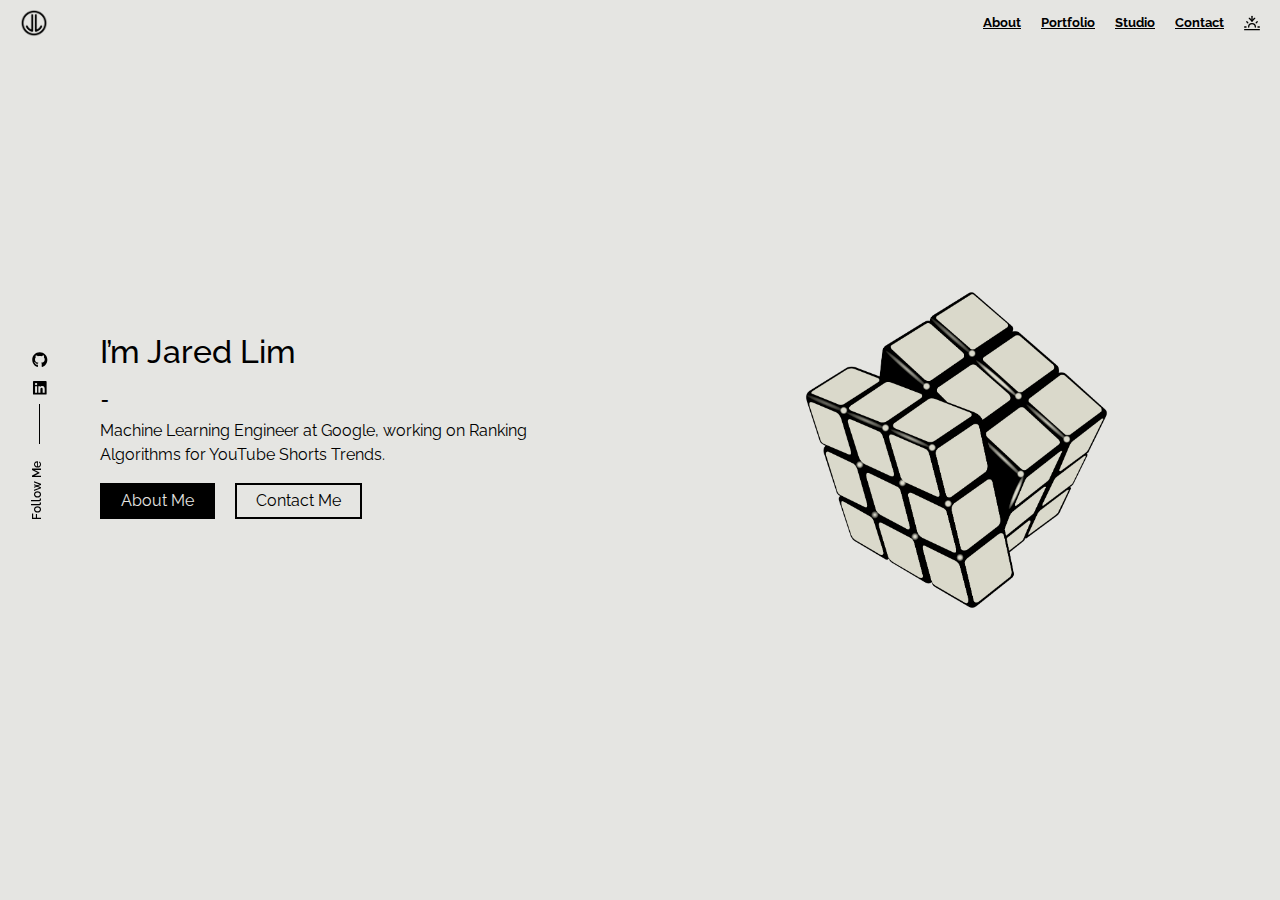
==== commit acc65fec: "Add new logo, misc updates" ====
--- a/index.html
+++ b/index.html
@@ -1 +1 @@
-<!doctype html><html lang="en"><head><meta charset="utf-8"/><link rel="icon" href="/images/favicon/favicon.ico"/><meta name="viewport" content="width=device-width,initial-scale=1"/><meta name="theme-color" content="#000000"/><meta name="author" content="Jared Lim"><link rel="preconnect" href="https://fonts.googleapis.com"><link rel="preconnect" href="https://fonts.gstatic.com" crossorigin><link href="https://fonts.googleapis.com/css2?family=Marcellus&display=swap" rel="stylesheet"><link href="https://fonts.googleapis.com/css2?family=Raleway:ital,wght@0,100..900;1,100..900&display=swap" rel="stylesheet"><link href="https://fonts.googleapis.com/css2?family=Rubik:ital,wght@0,300..900;1,300..900&display=swap" rel="stylesheet"><link href="https://fonts.googleapis.com/css2?family=Roboto+Mono:ital,wght@0,100..700;1,100..700&display=swap" rel="stylesheet"><script defer="defer" src="/static/js/main.cb6fa61b.js"></script><link href="/static/css/main.0654636a.css" rel="stylesheet"></head><body><noscript>You need to enable JavaScript to run this app.</noscript><div id="root"></div></body></html>+<!doctype html><html lang="en"><head><meta charset="utf-8"/><link rel="icon" href="/images/favicon/favicon.ico"/><meta name="viewport" content="width=device-width,initial-scale=1"/><meta name="theme-color" content="#000000"/><meta name="author" content="Jared Lim"><link rel="preconnect" href="https://fonts.googleapis.com"><link rel="preconnect" href="https://fonts.gstatic.com" crossorigin><link href="https://fonts.googleapis.com/css2?family=Marcellus&display=swap" rel="stylesheet"><link href="https://fonts.googleapis.com/css2?family=Raleway:ital,wght@0,100..900;1,100..900&display=swap" rel="stylesheet"><link href="https://fonts.googleapis.com/css2?family=Rubik:ital,wght@0,300..900;1,300..900&display=swap" rel="stylesheet"><link href="https://fonts.googleapis.com/css2?family=Roboto+Mono:ital,wght@0,100..700;1,100..700&display=swap" rel="stylesheet"><script defer="defer" src="/static/js/main.19088a34.js"></script><link href="/static/css/main.99ada33e.css" rel="stylesheet"></head><body><noscript>You need to enable JavaScript to run this app.</noscript><div id="root"></div></body></html>--- a/static/css/main.99ada33e.css
+++ b/static/css/main.99ada33e.css
@@ -0,0 +1,9 @@
+@charset "UTF-8";/*!
+ * Bootstrap  v5.3.3 (https://getbootstrap.com/)
+ * Copyright 2011-2024 The Bootstrap Authors
+ * Licensed under MIT (https://github.com/twbs/bootstrap/blob/main/LICENSE)
+ */:root,[data-bs-theme=light]{--bs-blue:#0d6efd;--bs-indigo:#6610f2;--bs-purple:#6f42c1;--bs-pink:#d63384;--bs-red:#dc3545;--bs-orange:#fd7e14;--bs-yellow:#ffc107;--bs-green:#198754;--bs-teal:#20c997;--bs-cyan:#0dcaf0;--bs-black:#000;--bs-white:#fff;--bs-gray:#6c757d;--bs-gray-dark:#343a40;--bs-gray-100:#f8f9fa;--bs-gray-200:#e9ecef;--bs-gray-300:#dee2e6;--bs-gray-400:#ced4da;--bs-gray-500:#adb5bd;--bs-gray-600:#6c757d;--bs-gray-700:#495057;--bs-gray-800:#343a40;--bs-gray-900:#212529;--bs-primary:#0d6efd;--bs-secondary:#6c757d;--bs-success:#198754;--bs-info:#0dcaf0;--bs-warning:#ffc107;--bs-danger:#dc3545;--bs-light:#f8f9fa;--bs-dark:#212529;--bs-primary-rgb:13,110,253;--bs-secondary-rgb:108,117,125;--bs-success-rgb:25,135,84;--bs-info-rgb:13,202,240;--bs-warning-rgb:255,193,7;--bs-danger-rgb:220,53,69;--bs-light-rgb:248,249,250;--bs-dark-rgb:33,37,41;--bs-primary-text-emphasis:#052c65;--bs-secondary-text-emphasis:#2b2f32;--bs-success-text-emphasis:#0a3622;--bs-info-text-emphasis:#055160;--bs-warning-text-emphasis:#664d03;--bs-danger-text-emphasis:#58151c;--bs-light-text-emphasis:#495057;--bs-dark-text-emphasis:#495057;--bs-primary-bg-subtle:#cfe2ff;--bs-secondary-bg-subtle:#e2e3e5;--bs-success-bg-subtle:#d1e7dd;--bs-info-bg-subtle:#cff4fc;--bs-warning-bg-subtle:#fff3cd;--bs-danger-bg-subtle:#f8d7da;--bs-light-bg-subtle:#fcfcfd;--bs-dark-bg-subtle:#ced4da;--bs-primary-border-subtle:#9ec5fe;--bs-secondary-border-subtle:#c4c8cb;--bs-success-border-subtle:#a3cfbb;--bs-info-border-subtle:#9eeaf9;--bs-warning-border-subtle:#ffe69c;--bs-danger-border-subtle:#f1aeb5;--bs-light-border-subtle:#e9ecef;--bs-dark-border-subtle:#adb5bd;--bs-white-rgb:255,255,255;--bs-black-rgb:0,0,0;--bs-font-sans-serif:system-ui,-apple-system,"Segoe UI",Roboto,"Helvetica Neue","Noto Sans","Liberation Sans",Arial,sans-serif,"Apple Color Emoji","Segoe UI Emoji","Segoe UI Symbol","Noto Color Emoji";--bs-font-monospace:SFMono-Regular,Menlo,Monaco,Consolas,"Liberation Mono","Courier New",monospace;--bs-gradient:linear-gradient(180deg,#ffffff26,#fff0);--bs-body-font-family:var(--bs-font-sans-serif);--bs-body-font-size:1rem;--bs-body-font-weight:400;--bs-body-line-height:1.5;--bs-body-color:#212529;--bs-body-color-rgb:33,37,41;--bs-body-bg:#fff;--bs-body-bg-rgb:255,255,255;--bs-emphasis-color:#000;--bs-emphasis-color-rgb:0,0,0;--bs-secondary-color:#212529bf;--bs-secondary-color-rgb:33,37,41;--bs-secondary-bg:#e9ecef;--bs-secondary-bg-rgb:233,236,239;--bs-tertiary-color:#21252980;--bs-tertiary-color-rgb:33,37,41;--bs-tertiary-bg:#f8f9fa;--bs-tertiary-bg-rgb:248,249,250;--bs-heading-color:inherit;--bs-link-color:#0d6efd;--bs-link-color-rgb:13,110,253;--bs-link-decoration:underline;--bs-link-hover-color:#0a58ca;--bs-link-hover-color-rgb:10,88,202;--bs-code-color:#d63384;--bs-highlight-color:#212529;--bs-highlight-bg:#fff3cd;--bs-border-width:1px;--bs-border-style:solid;--bs-border-color:#dee2e6;--bs-border-color-translucent:rgba(0,0,0,.175);--bs-border-radius:0.375rem;--bs-border-radius-sm:0.25rem;--bs-border-radius-lg:0.5rem;--bs-border-radius-xl:1rem;--bs-border-radius-xxl:2rem;--bs-border-radius-2xl:var(--bs-border-radius-xxl);--bs-border-radius-pill:50rem;--bs-box-shadow:0 0.5rem 1rem #00000026;--bs-box-shadow-sm:0 0.125rem 0.25rem rgba(0,0,0,.075);--bs-box-shadow-lg:0 1rem 3rem rgba(0,0,0,.175);--bs-box-shadow-inset:inset 0 1px 2px rgba(0,0,0,.075);--bs-focus-ring-width:0.25rem;--bs-focus-ring-opacity:0.25;--bs-focus-ring-color:#0d6efd40;--bs-form-valid-color:#198754;--bs-form-valid-border-color:#198754;--bs-form-invalid-color:#dc3545;--bs-form-invalid-border-color:#dc3545}[data-bs-theme=dark]{--bs-body-color:#dee2e6;--bs-body-color-rgb:222,226,230;--bs-body-bg:#212529;--bs-body-bg-rgb:33,37,41;--bs-emphasis-color:#fff;--bs-emphasis-color-rgb:255,255,255;--bs-secondary-color:#dee2e6bf;--bs-secondary-color-rgb:222,226,230;--bs-secondary-bg:#343a40;--bs-secondary-bg-rgb:52,58,64;--bs-tertiary-color:#dee2e680;--bs-tertiary-color-rgb:222,226,230;--bs-tertiary-bg:#2b3035;--bs-tertiary-bg-rgb:43,48,53;--bs-primary-text-emphasis:#6ea8fe;--bs-secondary-text-emphasis:#a7acb1;--bs-success-text-emphasis:#75b798;--bs-info-text-emphasis:#6edff6;--bs-warning-text-emphasis:#ffda6a;--bs-danger-text-emphasis:#ea868f;--bs-light-text-emphasis:#f8f9fa;--bs-dark-text-emphasis:#dee2e6;--bs-primary-bg-subtle:#031633;--bs-secondary-bg-subtle:#161719;--bs-success-bg-subtle:#051b11;--bs-info-bg-subtle:#032830;--bs-warning-bg-subtle:#332701;--bs-danger-bg-subtle:#2c0b0e;--bs-light-bg-subtle:#343a40;--bs-dark-bg-subtle:#1a1d20;--bs-primary-border-subtle:#084298;--bs-secondary-border-subtle:#41464b;--bs-success-border-subtle:#0f5132;--bs-info-border-subtle:#087990;--bs-warning-border-subtle:#997404;--bs-danger-border-subtle:#842029;--bs-light-border-subtle:#495057;--bs-dark-border-subtle:#343a40;--bs-heading-color:inherit;--bs-link-color:#6ea8fe;--bs-link-hover-color:#8bb9fe;--bs-link-color-rgb:110,168,254;--bs-link-hover-color-rgb:139,185,254;--bs-code-color:#e685b5;--bs-highlight-color:#dee2e6;--bs-highlight-bg:#664d03;--bs-border-color:#495057;--bs-border-color-translucent:#ffffff26;--bs-form-valid-color:#75b798;--bs-form-valid-border-color:#75b798;--bs-form-invalid-color:#ea868f;--bs-form-invalid-border-color:#ea868f;color-scheme:dark}*,:after,:before{box-sizing:border-box}@media (prefers-reduced-motion:no-preference){:root{scroll-behavior:smooth}}body{-webkit-text-size-adjust:100%;-webkit-tap-highlight-color:transparent;background-color:#fff;background-color:var(--bs-body-bg);color:#212529;color:var(--bs-body-color);font-family:system-ui,-apple-system,Segoe UI,Roboto,Helvetica Neue,Noto Sans,Liberation Sans,Arial,sans-serif,Apple Color Emoji,Segoe UI Emoji,Segoe UI Symbol,Noto Color Emoji;font-family:var(--bs-body-font-family);font-size:1rem;font-size:var(--bs-body-font-size);font-weight:400;font-weight:var(--bs-body-font-weight);line-height:1.5;line-height:var(--bs-body-line-height);text-align:var(--bs-body-text-align)}hr{border:0;border-top:1px solid;border-top:var(--bs-border-width) solid;color:inherit;margin:1rem 0;opacity:.25}.h1,.h2,.h3,.h4,.h5,.h6,h1,h2,h3,h4,h5,h6{color:inherit;color:var(--bs-heading-color);font-weight:500;line-height:1.2;margin-bottom:.5rem;margin-top:0}.h1,h1{font-size:calc(1.375rem + 1.5vw)}@media (min-width:1200px){.h1,h1{font-size:2.5rem}}.h2,h2{font-size:calc(1.325rem + .9vw)}@media (min-width:1200px){.h2,h2{font-size:2rem}}.h3,h3{font-size:calc(1.3rem + .6vw)}@media (min-width:1200px){.h3,h3{font-size:1.75rem}}.h4,h4{font-size:calc(1.275rem + .3vw)}@media (min-width:1200px){.h4,h4{font-size:1.5rem}}.h5,h5{font-size:1.25rem}.h6,h6{font-size:1rem}p{margin-bottom:1rem;margin-top:0}abbr[title]{cursor:help;-webkit-text-decoration:underline dotted;text-decoration:underline dotted;-webkit-text-decoration-skip-ink:none;text-decoration-skip-ink:none}address{font-style:normal;line-height:inherit;margin-bottom:1rem}ol,ul{padding-left:2rem}dl,ol,ul{margin-bottom:1rem;margin-top:0}ol ol,ol ul,ul ol,ul ul{margin-bottom:0}dt{font-weight:700}dd{margin-bottom:.5rem;margin-left:0}blockquote{margin:0 0 1rem}b,strong{font-weight:bolder}.small,small{font-size:.875em}.mark,mark{background-color:#fff3cd;background-color:var(--bs-highlight-bg);color:#212529;color:var(--bs-highlight-color);padding:.1875em}sub,sup{font-size:.75em;line-height:0;position:relative;vertical-align:initial}sub{bottom:-.25em}sup{top:-.5em}a{color:#0d6efd;color:rgba(var(--bs-link-color-rgb),var(--bs-link-opacity,1));text-decoration:underline}a:hover{--bs-link-color-rgb:var(--bs-link-hover-color-rgb)}a:not([href]):not([class]),a:not([href]):not([class]):hover{color:inherit;text-decoration:none}code,kbd,pre,samp{font-family:SFMono-Regular,Menlo,Monaco,Consolas,Liberation Mono,Courier New,monospace;font-family:var(--bs-font-monospace);font-size:1em}pre{display:block;font-size:.875em;margin-bottom:1rem;margin-top:0;overflow:auto}pre code{color:inherit;font-size:inherit;word-break:normal}code{word-wrap:break-word;color:#d63384;color:var(--bs-code-color);font-size:.875em}a>code{color:inherit}kbd{background-color:#212529;background-color:var(--bs-body-color);border-radius:.25rem;color:#fff;color:var(--bs-body-bg);font-size:.875em;padding:.1875rem .375rem}kbd kbd{font-size:1em;padding:0}figure{margin:0 0 1rem}img,svg{vertical-align:middle}table{border-collapse:collapse;caption-side:bottom}caption{color:#212529bf;color:var(--bs-secondary-color);padding-bottom:.5rem;padding-top:.5rem;text-align:left}th{text-align:inherit;text-align:-webkit-match-parent}tbody,td,tfoot,th,thead,tr{border:0 solid;border-color:inherit}label{display:inline-block}button{border-radius:0}button:focus:not(:focus-visible){outline:0}button,input,optgroup,select,textarea{font-family:inherit;font-size:inherit;line-height:inherit;margin:0}button,select{text-transform:none}[role=button]{cursor:pointer}select{word-wrap:normal}select:disabled{opacity:1}[list]:not([type=date]):not([type=datetime-local]):not([type=month]):not([type=week]):not([type=time])::-webkit-calendar-picker-indicator{display:none!important}[type=button],[type=reset],[type=submit],button{-webkit-appearance:button}[type=button]:not(:disabled),[type=reset]:not(:disabled),[type=submit]:not(:disabled),button:not(:disabled){cursor:pointer}::-moz-focus-inner{border-style:none;padding:0}textarea{resize:vertical}fieldset{border:0;margin:0;min-width:0;padding:0}legend{float:left;font-size:calc(1.275rem + .3vw);line-height:inherit;margin-bottom:.5rem;padding:0;width:100%}@media (min-width:1200px){legend{font-size:1.5rem}}legend+*{clear:left}::-webkit-datetime-edit-day-field,::-webkit-datetime-edit-fields-wrapper,::-webkit-datetime-edit-hour-field,::-webkit-datetime-edit-minute,::-webkit-datetime-edit-month-field,::-webkit-datetime-edit-text,::-webkit-datetime-edit-year-field{padding:0}::-webkit-inner-spin-button{height:auto}[type=search]{-webkit-appearance:textfield;outline-offset:-2px}::-webkit-search-decoration{-webkit-appearance:none}::-webkit-color-swatch-wrapper{padding:0}::-webkit-file-upload-button{-webkit-appearance:button;font:inherit}::file-selector-button{-webkit-appearance:button;font:inherit}output{display:inline-block}iframe{border:0}summary{cursor:pointer;display:list-item}progress{vertical-align:initial}[hidden]{display:none!important}.lead{font-size:1.25rem;font-weight:300}.display-1{font-size:calc(1.625rem + 4.5vw);font-weight:300;line-height:1.2}@media (min-width:1200px){.display-1{font-size:5rem}}.display-2{font-size:calc(1.575rem + 3.9vw);font-weight:300;line-height:1.2}@media (min-width:1200px){.display-2{font-size:4.5rem}}.display-3{font-size:calc(1.525rem + 3.3vw);font-weight:300;line-height:1.2}@media (min-width:1200px){.display-3{font-size:4rem}}.display-4{font-size:calc(1.475rem + 2.7vw);font-weight:300;line-height:1.2}@media (min-width:1200px){.display-4{font-size:3.5rem}}.display-5{font-size:calc(1.425rem + 2.1vw);font-weight:300;line-height:1.2}@media (min-width:1200px){.display-5{font-size:3rem}}.display-6{font-size:calc(1.375rem + 1.5vw);font-weight:300;line-height:1.2}@media (min-width:1200px){.display-6{font-size:2.5rem}}.list-inline,.list-unstyled{list-style:none;padding-left:0}.list-inline-item{display:inline-block}.list-inline-item:not(:last-child){margin-right:.5rem}.initialism{font-size:.875em;text-transform:uppercase}.blockquote{font-size:1.25rem;margin-bottom:1rem}.blockquote>:last-child{margin-bottom:0}.blockquote-footer{color:#6c757d;font-size:.875em;margin-bottom:1rem;margin-top:-1rem}.blockquote-footer:before{content:"— "}.img-fluid,.img-thumbnail{height:auto;max-width:100%}.img-thumbnail{background-color:#fff;background-color:var(--bs-body-bg);border:1px solid #dee2e6;border:var(--bs-border-width) solid var(--bs-border-color);border-radius:.375rem;border-radius:var(--bs-border-radius);padding:.25rem}.figure{display:inline-block}.figure-img{line-height:1;margin-bottom:.5rem}.figure-caption{color:#212529bf;color:var(--bs-secondary-color);font-size:.875em}.container,.container-fluid,.container-lg,.container-md,.container-sm,.container-xl,.container-xxl{--bs-gutter-x:1.5rem;--bs-gutter-y:0;margin-left:auto;margin-right:auto;padding-left:calc(var(--bs-gutter-x)*.5);padding-right:calc(var(--bs-gutter-x)*.5);width:100%}@media (min-width:576px){.container,.container-sm{max-width:540px}}@media (min-width:768px){.container,.container-md,.container-sm{max-width:720px}}@media (min-width:992px){.container,.container-lg,.container-md,.container-sm{max-width:960px}}@media (min-width:1200px){.container,.container-lg,.container-md,.container-sm,.container-xl{max-width:1140px}}@media (min-width:1400px){.container,.container-lg,.container-md,.container-sm,.container-xl,.container-xxl{max-width:1320px}}:root{--bs-breakpoint-xs:0;--bs-breakpoint-sm:576px;--bs-breakpoint-md:768px;--bs-breakpoint-lg:992px;--bs-breakpoint-xl:1200px;--bs-breakpoint-xxl:1400px}.row{--bs-gutter-x:1.5rem;--bs-gutter-y:0;display:flex;flex-wrap:wrap;margin-left:calc(var(--bs-gutter-x)*-.5);margin-right:calc(var(--bs-gutter-x)*-.5);margin-top:calc(var(--bs-gutter-y)*-1)}.row>*{flex-shrink:0;margin-top:var(--bs-gutter-y);max-width:100%;padding-left:calc(var(--bs-gutter-x)*.5);padding-right:calc(var(--bs-gutter-x)*.5);width:100%}.col{flex:1 0}.row-cols-auto>*{flex:0 0 auto;width:auto}.row-cols-1>*{flex:0 0 auto;width:100%}.row-cols-2>*{flex:0 0 auto;width:50%}.row-cols-3>*{flex:0 0 auto;width:33.33333333%}.row-cols-4>*{flex:0 0 auto;width:25%}.row-cols-5>*{flex:0 0 auto;width:20%}.row-cols-6>*{flex:0 0 auto;width:16.66666667%}.col-auto{flex:0 0 auto;width:auto}.col-1{flex:0 0 auto;width:8.33333333%}.col-2{flex:0 0 auto;width:16.66666667%}.col-3{flex:0 0 auto;width:25%}.col-4{flex:0 0 auto;width:33.33333333%}.col-5{flex:0 0 auto;width:41.66666667%}.col-6{flex:0 0 auto;width:50%}.col-7{flex:0 0 auto;width:58.33333333%}.col-8{flex:0 0 auto;width:66.66666667%}.col-9{flex:0 0 auto;width:75%}.col-10{flex:0 0 auto;width:83.33333333%}.col-11{flex:0 0 auto;width:91.66666667%}.col-12{flex:0 0 auto;width:100%}.offset-1{margin-left:8.33333333%}.offset-2{margin-left:16.66666667%}.offset-3{margin-left:25%}.offset-4{margin-left:33.33333333%}.offset-5{margin-left:41.66666667%}.offset-6{margin-left:50%}.offset-7{margin-left:58.33333333%}.offset-8{margin-left:66.66666667%}.offset-9{margin-left:75%}.offset-10{margin-left:83.33333333%}.offset-11{margin-left:91.66666667%}.g-0,.gx-0{--bs-gutter-x:0}.g-0,.gy-0{--bs-gutter-y:0}.g-1,.gx-1{--bs-gutter-x:0.25rem}.g-1,.gy-1{--bs-gutter-y:0.25rem}.g-2,.gx-2{--bs-gutter-x:0.5rem}.g-2,.gy-2{--bs-gutter-y:0.5rem}.g-3,.gx-3{--bs-gutter-x:1rem}.g-3,.gy-3{--bs-gutter-y:1rem}.g-4,.gx-4{--bs-gutter-x:1.5rem}.g-4,.gy-4{--bs-gutter-y:1.5rem}.g-5,.gx-5{--bs-gutter-x:3rem}.g-5,.gy-5{--bs-gutter-y:3rem}@media (min-width:576px){.col-sm{flex:1 0}.row-cols-sm-auto>*{flex:0 0 auto;width:auto}.row-cols-sm-1>*{flex:0 0 auto;width:100%}.row-cols-sm-2>*{flex:0 0 auto;width:50%}.row-cols-sm-3>*{flex:0 0 auto;width:33.33333333%}.row-cols-sm-4>*{flex:0 0 auto;width:25%}.row-cols-sm-5>*{flex:0 0 auto;width:20%}.row-cols-sm-6>*{flex:0 0 auto;width:16.66666667%}.col-sm-auto{flex:0 0 auto;width:auto}.col-sm-1{flex:0 0 auto;width:8.33333333%}.col-sm-2{flex:0 0 auto;width:16.66666667%}.col-sm-3{flex:0 0 auto;width:25%}.col-sm-4{flex:0 0 auto;width:33.33333333%}.col-sm-5{flex:0 0 auto;width:41.66666667%}.col-sm-6{flex:0 0 auto;width:50%}.col-sm-7{flex:0 0 auto;width:58.33333333%}.col-sm-8{flex:0 0 auto;width:66.66666667%}.col-sm-9{flex:0 0 auto;width:75%}.col-sm-10{flex:0 0 auto;width:83.33333333%}.col-sm-11{flex:0 0 auto;width:91.66666667%}.col-sm-12{flex:0 0 auto;width:100%}.offset-sm-0{margin-left:0}.offset-sm-1{margin-left:8.33333333%}.offset-sm-2{margin-left:16.66666667%}.offset-sm-3{margin-left:25%}.offset-sm-4{margin-left:33.33333333%}.offset-sm-5{margin-left:41.66666667%}.offset-sm-6{margin-left:50%}.offset-sm-7{margin-left:58.33333333%}.offset-sm-8{margin-left:66.66666667%}.offset-sm-9{margin-left:75%}.offset-sm-10{margin-left:83.33333333%}.offset-sm-11{margin-left:91.66666667%}.g-sm-0,.gx-sm-0{--bs-gutter-x:0}.g-sm-0,.gy-sm-0{--bs-gutter-y:0}.g-sm-1,.gx-sm-1{--bs-gutter-x:0.25rem}.g-sm-1,.gy-sm-1{--bs-gutter-y:0.25rem}.g-sm-2,.gx-sm-2{--bs-gutter-x:0.5rem}.g-sm-2,.gy-sm-2{--bs-gutter-y:0.5rem}.g-sm-3,.gx-sm-3{--bs-gutter-x:1rem}.g-sm-3,.gy-sm-3{--bs-gutter-y:1rem}.g-sm-4,.gx-sm-4{--bs-gutter-x:1.5rem}.g-sm-4,.gy-sm-4{--bs-gutter-y:1.5rem}.g-sm-5,.gx-sm-5{--bs-gutter-x:3rem}.g-sm-5,.gy-sm-5{--bs-gutter-y:3rem}}@media (min-width:768px){.col-md{flex:1 0}.row-cols-md-auto>*{flex:0 0 auto;width:auto}.row-cols-md-1>*{flex:0 0 auto;width:100%}.row-cols-md-2>*{flex:0 0 auto;width:50%}.row-cols-md-3>*{flex:0 0 auto;width:33.33333333%}.row-cols-md-4>*{flex:0 0 auto;width:25%}.row-cols-md-5>*{flex:0 0 auto;width:20%}.row-cols-md-6>*{flex:0 0 auto;width:16.66666667%}.col-md-auto{flex:0 0 auto;width:auto}.col-md-1{flex:0 0 auto;width:8.33333333%}.col-md-2{flex:0 0 auto;width:16.66666667%}.col-md-3{flex:0 0 auto;width:25%}.col-md-4{flex:0 0 auto;width:33.33333333%}.col-md-5{flex:0 0 auto;width:41.66666667%}.col-md-6{flex:0 0 auto;width:50%}.col-md-7{flex:0 0 auto;width:58.33333333%}.col-md-8{flex:0 0 auto;width:66.66666667%}.col-md-9{flex:0 0 auto;width:75%}.col-md-10{flex:0 0 auto;width:83.33333333%}.col-md-11{flex:0 0 auto;width:91.66666667%}.col-md-12{flex:0 0 auto;width:100%}.offset-md-0{margin-left:0}.offset-md-1{margin-left:8.33333333%}.offset-md-2{margin-left:16.66666667%}.offset-md-3{margin-left:25%}.offset-md-4{margin-left:33.33333333%}.offset-md-5{margin-left:41.66666667%}.offset-md-6{margin-left:50%}.offset-md-7{margin-left:58.33333333%}.offset-md-8{margin-left:66.66666667%}.offset-md-9{margin-left:75%}.offset-md-10{margin-left:83.33333333%}.offset-md-11{margin-left:91.66666667%}.g-md-0,.gx-md-0{--bs-gutter-x:0}.g-md-0,.gy-md-0{--bs-gutter-y:0}.g-md-1,.gx-md-1{--bs-gutter-x:0.25rem}.g-md-1,.gy-md-1{--bs-gutter-y:0.25rem}.g-md-2,.gx-md-2{--bs-gutter-x:0.5rem}.g-md-2,.gy-md-2{--bs-gutter-y:0.5rem}.g-md-3,.gx-md-3{--bs-gutter-x:1rem}.g-md-3,.gy-md-3{--bs-gutter-y:1rem}.g-md-4,.gx-md-4{--bs-gutter-x:1.5rem}.g-md-4,.gy-md-4{--bs-gutter-y:1.5rem}.g-md-5,.gx-md-5{--bs-gutter-x:3rem}.g-md-5,.gy-md-5{--bs-gutter-y:3rem}}@media (min-width:992px){.col-lg{flex:1 0}.row-cols-lg-auto>*{flex:0 0 auto;width:auto}.row-cols-lg-1>*{flex:0 0 auto;width:100%}.row-cols-lg-2>*{flex:0 0 auto;width:50%}.row-cols-lg-3>*{flex:0 0 auto;width:33.33333333%}.row-cols-lg-4>*{flex:0 0 auto;width:25%}.row-cols-lg-5>*{flex:0 0 auto;width:20%}.row-cols-lg-6>*{flex:0 0 auto;width:16.66666667%}.col-lg-auto{flex:0 0 auto;width:auto}.col-lg-1{flex:0 0 auto;width:8.33333333%}.col-lg-2{flex:0 0 auto;width:16.66666667%}.col-lg-3{flex:0 0 auto;width:25%}.col-lg-4{flex:0 0 auto;width:33.33333333%}.col-lg-5{flex:0 0 auto;width:41.66666667%}.col-lg-6{flex:0 0 auto;width:50%}.col-lg-7{flex:0 0 auto;width:58.33333333%}.col-lg-8{flex:0 0 auto;width:66.66666667%}.col-lg-9{flex:0 0 auto;width:75%}.col-lg-10{flex:0 0 auto;width:83.33333333%}.col-lg-11{flex:0 0 auto;width:91.66666667%}.col-lg-12{flex:0 0 auto;width:100%}.offset-lg-0{margin-left:0}.offset-lg-1{margin-left:8.33333333%}.offset-lg-2{margin-left:16.66666667%}.offset-lg-3{margin-left:25%}.offset-lg-4{margin-left:33.33333333%}.offset-lg-5{margin-left:41.66666667%}.offset-lg-6{margin-left:50%}.offset-lg-7{margin-left:58.33333333%}.offset-lg-8{margin-left:66.66666667%}.offset-lg-9{margin-left:75%}.offset-lg-10{margin-left:83.33333333%}.offset-lg-11{margin-left:91.66666667%}.g-lg-0,.gx-lg-0{--bs-gutter-x:0}.g-lg-0,.gy-lg-0{--bs-gutter-y:0}.g-lg-1,.gx-lg-1{--bs-gutter-x:0.25rem}.g-lg-1,.gy-lg-1{--bs-gutter-y:0.25rem}.g-lg-2,.gx-lg-2{--bs-gutter-x:0.5rem}.g-lg-2,.gy-lg-2{--bs-gutter-y:0.5rem}.g-lg-3,.gx-lg-3{--bs-gutter-x:1rem}.g-lg-3,.gy-lg-3{--bs-gutter-y:1rem}.g-lg-4,.gx-lg-4{--bs-gutter-x:1.5rem}.g-lg-4,.gy-lg-4{--bs-gutter-y:1.5rem}.g-lg-5,.gx-lg-5{--bs-gutter-x:3rem}.g-lg-5,.gy-lg-5{--bs-gutter-y:3rem}}@media (min-width:1200px){.col-xl{flex:1 0}.row-cols-xl-auto>*{flex:0 0 auto;width:auto}.row-cols-xl-1>*{flex:0 0 auto;width:100%}.row-cols-xl-2>*{flex:0 0 auto;width:50%}.row-cols-xl-3>*{flex:0 0 auto;width:33.33333333%}.row-cols-xl-4>*{flex:0 0 auto;width:25%}.row-cols-xl-5>*{flex:0 0 auto;width:20%}.row-cols-xl-6>*{flex:0 0 auto;width:16.66666667%}.col-xl-auto{flex:0 0 auto;width:auto}.col-xl-1{flex:0 0 auto;width:8.33333333%}.col-xl-2{flex:0 0 auto;width:16.66666667%}.col-xl-3{flex:0 0 auto;width:25%}.col-xl-4{flex:0 0 auto;width:33.33333333%}.col-xl-5{flex:0 0 auto;width:41.66666667%}.col-xl-6{flex:0 0 auto;width:50%}.col-xl-7{flex:0 0 auto;width:58.33333333%}.col-xl-8{flex:0 0 auto;width:66.66666667%}.col-xl-9{flex:0 0 auto;width:75%}.col-xl-10{flex:0 0 auto;width:83.33333333%}.col-xl-11{flex:0 0 auto;width:91.66666667%}.col-xl-12{flex:0 0 auto;width:100%}.offset-xl-0{margin-left:0}.offset-xl-1{margin-left:8.33333333%}.offset-xl-2{margin-left:16.66666667%}.offset-xl-3{margin-left:25%}.offset-xl-4{margin-left:33.33333333%}.offset-xl-5{margin-left:41.66666667%}.offset-xl-6{margin-left:50%}.offset-xl-7{margin-left:58.33333333%}.offset-xl-8{margin-left:66.66666667%}.offset-xl-9{margin-left:75%}.offset-xl-10{margin-left:83.33333333%}.offset-xl-11{margin-left:91.66666667%}.g-xl-0,.gx-xl-0{--bs-gutter-x:0}.g-xl-0,.gy-xl-0{--bs-gutter-y:0}.g-xl-1,.gx-xl-1{--bs-gutter-x:0.25rem}.g-xl-1,.gy-xl-1{--bs-gutter-y:0.25rem}.g-xl-2,.gx-xl-2{--bs-gutter-x:0.5rem}.g-xl-2,.gy-xl-2{--bs-gutter-y:0.5rem}.g-xl-3,.gx-xl-3{--bs-gutter-x:1rem}.g-xl-3,.gy-xl-3{--bs-gutter-y:1rem}.g-xl-4,.gx-xl-4{--bs-gutter-x:1.5rem}.g-xl-4,.gy-xl-4{--bs-gutter-y:1.5rem}.g-xl-5,.gx-xl-5{--bs-gutter-x:3rem}.g-xl-5,.gy-xl-5{--bs-gutter-y:3rem}}@media (min-width:1400px){.col-xxl{flex:1 0}.row-cols-xxl-auto>*{flex:0 0 auto;width:auto}.row-cols-xxl-1>*{flex:0 0 auto;width:100%}.row-cols-xxl-2>*{flex:0 0 auto;width:50%}.row-cols-xxl-3>*{flex:0 0 auto;width:33.33333333%}.row-cols-xxl-4>*{flex:0 0 auto;width:25%}.row-cols-xxl-5>*{flex:0 0 auto;width:20%}.row-cols-xxl-6>*{flex:0 0 auto;width:16.66666667%}.col-xxl-auto{flex:0 0 auto;width:auto}.col-xxl-1{flex:0 0 auto;width:8.33333333%}.col-xxl-2{flex:0 0 auto;width:16.66666667%}.col-xxl-3{flex:0 0 auto;width:25%}.col-xxl-4{flex:0 0 auto;width:33.33333333%}.col-xxl-5{flex:0 0 auto;width:41.66666667%}.col-xxl-6{flex:0 0 auto;width:50%}.col-xxl-7{flex:0 0 auto;width:58.33333333%}.col-xxl-8{flex:0 0 auto;width:66.66666667%}.col-xxl-9{flex:0 0 auto;width:75%}.col-xxl-10{flex:0 0 auto;width:83.33333333%}.col-xxl-11{flex:0 0 auto;width:91.66666667%}.col-xxl-12{flex:0 0 auto;width:100%}.offset-xxl-0{margin-left:0}.offset-xxl-1{margin-left:8.33333333%}.offset-xxl-2{margin-left:16.66666667%}.offset-xxl-3{margin-left:25%}.offset-xxl-4{margin-left:33.33333333%}.offset-xxl-5{margin-left:41.66666667%}.offset-xxl-6{margin-left:50%}.offset-xxl-7{margin-left:58.33333333%}.offset-xxl-8{margin-left:66.66666667%}.offset-xxl-9{margin-left:75%}.offset-xxl-10{margin-left:83.33333333%}.offset-xxl-11{margin-left:91.66666667%}.g-xxl-0,.gx-xxl-0{--bs-gutter-x:0}.g-xxl-0,.gy-xxl-0{--bs-gutter-y:0}.g-xxl-1,.gx-xxl-1{--bs-gutter-x:0.25rem}.g-xxl-1,.gy-xxl-1{--bs-gutter-y:0.25rem}.g-xxl-2,.gx-xxl-2{--bs-gutter-x:0.5rem}.g-xxl-2,.gy-xxl-2{--bs-gutter-y:0.5rem}.g-xxl-3,.gx-xxl-3{--bs-gutter-x:1rem}.g-xxl-3,.gy-xxl-3{--bs-gutter-y:1rem}.g-xxl-4,.gx-xxl-4{--bs-gutter-x:1.5rem}.g-xxl-4,.gy-xxl-4{--bs-gutter-y:1.5rem}.g-xxl-5,.gx-xxl-5{--bs-gutter-x:3rem}.g-xxl-5,.gy-xxl-5{--bs-gutter-y:3rem}}.table{--bs-table-color-type:initial;--bs-table-bg-type:initial;--bs-table-color-state:initial;--bs-table-bg-state:initial;--bs-table-color:var(--bs-emphasis-color);--bs-table-bg:var(--bs-body-bg);--bs-table-border-color:var(--bs-border-color);--bs-table-accent-bg:#0000;--bs-table-striped-color:var(--bs-emphasis-color);--bs-table-striped-bg:rgba(var(--bs-emphasis-color-rgb),0.05);--bs-table-active-color:var(--bs-emphasis-color);--bs-table-active-bg:rgba(var(--bs-emphasis-color-rgb),0.1);--bs-table-hover-color:var(--bs-emphasis-color);--bs-table-hover-bg:rgba(var(--bs-emphasis-color-rgb),0.075);border-color:var(--bs-table-border-color);margin-bottom:1rem;vertical-align:top;width:100%}.table>:not(caption)>*>*{background-color:var(--bs-table-bg);border-bottom-width:1px;border-bottom-width:var(--bs-border-width);box-shadow:inset 0 0 0 9999px var(--bs-table-accent-bg);box-shadow:inset 0 0 0 9999px var(--bs-table-bg-state,var(--bs-table-bg-type,var(--bs-table-accent-bg)));color:var(--bs-table-color);color:var(--bs-table-color-state,var(--bs-table-color-type,var(--bs-table-color)));padding:.5rem}.table>tbody{vertical-align:inherit}.table>thead{vertical-align:bottom}.table-group-divider{border-top:2px solid;border-top:calc(var(--bs-border-width)*2) solid}.caption-top{caption-side:top}.table-sm>:not(caption)>*>*{padding:.25rem}.table-bordered>:not(caption)>*{border-width:1px 0;border-width:var(--bs-border-width) 0}.table-bordered>:not(caption)>*>*{border-width:0 1px;border-width:0 var(--bs-border-width)}.table-borderless>:not(caption)>*>*{border-bottom-width:0}.table-borderless>:not(:first-child){border-top-width:0}.table-striped-columns>:not(caption)>tr>:nth-child(2n),.table-striped>tbody>tr:nth-of-type(odd)>*{--bs-table-color-type:var(--bs-table-striped-color);--bs-table-bg-type:var(--bs-table-striped-bg)}.table-active{--bs-table-color-state:var(--bs-table-active-color);--bs-table-bg-state:var(--bs-table-active-bg)}.table-hover>tbody>tr:hover>*{--bs-table-color-state:var(--bs-table-hover-color);--bs-table-bg-state:var(--bs-table-hover-bg)}.table-primary{--bs-table-color:#000;--bs-table-bg:#cfe2ff;--bs-table-border-color:#a6b5cc;--bs-table-striped-bg:#c5d7f2;--bs-table-striped-color:#000;--bs-table-active-bg:#bacbe6;--bs-table-active-color:#000;--bs-table-hover-bg:#bfd1ec;--bs-table-hover-color:#000}.table-primary,.table-secondary{border-color:var(--bs-table-border-color);color:var(--bs-table-color)}.table-secondary{--bs-table-color:#000;--bs-table-bg:#e2e3e5;--bs-table-border-color:#b5b6b7;--bs-table-striped-bg:#d7d8da;--bs-table-striped-color:#000;--bs-table-active-bg:#cbccce;--bs-table-active-color:#000;--bs-table-hover-bg:#d1d2d4;--bs-table-hover-color:#000}.table-success{--bs-table-color:#000;--bs-table-bg:#d1e7dd;--bs-table-border-color:#a7b9b1;--bs-table-striped-bg:#c7dbd2;--bs-table-striped-color:#000;--bs-table-active-bg:#bcd0c7;--bs-table-active-color:#000;--bs-table-hover-bg:#c1d6cc;--bs-table-hover-color:#000}.table-info,.table-success{border-color:var(--bs-table-border-color);color:var(--bs-table-color)}.table-info{--bs-table-color:#000;--bs-table-bg:#cff4fc;--bs-table-border-color:#a6c3ca;--bs-table-striped-bg:#c5e8ef;--bs-table-striped-color:#000;--bs-table-active-bg:#badce3;--bs-table-active-color:#000;--bs-table-hover-bg:#bfe2e9;--bs-table-hover-color:#000}.table-warning{--bs-table-color:#000;--bs-table-bg:#fff3cd;--bs-table-border-color:#ccc2a4;--bs-table-striped-bg:#f2e7c3;--bs-table-striped-color:#000;--bs-table-active-bg:#e6dbb9;--bs-table-active-color:#000;--bs-table-hover-bg:#ece1be;--bs-table-hover-color:#000}.table-danger,.table-warning{border-color:var(--bs-table-border-color);color:var(--bs-table-color)}.table-danger{--bs-table-color:#000;--bs-table-bg:#f8d7da;--bs-table-border-color:#c6acae;--bs-table-striped-bg:#eccccf;--bs-table-striped-color:#000;--bs-table-active-bg:#dfc2c4;--bs-table-active-color:#000;--bs-table-hover-bg:#e5c7ca;--bs-table-hover-color:#000}.table-light{--bs-table-color:#000;--bs-table-bg:#f8f9fa;--bs-table-border-color:#c6c7c8;--bs-table-striped-bg:#ecedee;--bs-table-striped-color:#000;--bs-table-active-bg:#dfe0e1;--bs-table-active-color:#000;--bs-table-hover-bg:#e5e6e7;--bs-table-hover-color:#000}.table-dark,.table-light{border-color:var(--bs-table-border-color);color:var(--bs-table-color)}.table-dark{--bs-table-color:#fff;--bs-table-bg:#212529;--bs-table-border-color:#4d5154;--bs-table-striped-bg:#2c3034;--bs-table-striped-color:#fff;--bs-table-active-bg:#373b3e;--bs-table-active-color:#fff;--bs-table-hover-bg:#323539;--bs-table-hover-color:#fff}.table-responsive{-webkit-overflow-scrolling:touch;overflow-x:auto}@media (max-width:575.98px){.table-responsive-sm{-webkit-overflow-scrolling:touch;overflow-x:auto}}@media (max-width:767.98px){.table-responsive-md{-webkit-overflow-scrolling:touch;overflow-x:auto}}@media (max-width:991.98px){.table-responsive-lg{-webkit-overflow-scrolling:touch;overflow-x:auto}}@media (max-width:1199.98px){.table-responsive-xl{-webkit-overflow-scrolling:touch;overflow-x:auto}}@media (max-width:1399.98px){.table-responsive-xxl{-webkit-overflow-scrolling:touch;overflow-x:auto}}.form-label{margin-bottom:.5rem}.col-form-label{font-size:inherit;line-height:1.5;margin-bottom:0;padding-bottom:calc(.375rem + 1px);padding-bottom:calc(.375rem + var(--bs-border-width));padding-top:calc(.375rem + 1px);padding-top:calc(.375rem + var(--bs-border-width))}.col-form-label-lg{font-size:1.25rem;padding-bottom:calc(.5rem + 1px);padding-bottom:calc(.5rem + var(--bs-border-width));padding-top:calc(.5rem + 1px);padding-top:calc(.5rem + var(--bs-border-width))}.col-form-label-sm{font-size:.875rem;padding-bottom:calc(.25rem + 1px);padding-bottom:calc(.25rem + var(--bs-border-width));padding-top:calc(.25rem + 1px);padding-top:calc(.25rem + var(--bs-border-width))}.form-text{color:#212529bf;color:var(--bs-secondary-color);font-size:.875em;margin-top:.25rem}.form-control{-webkit-appearance:none;appearance:none;background-clip:padding-box;background-color:#fff;background-color:var(--bs-body-bg);border:1px solid #dee2e6;border:var(--bs-border-width) solid var(--bs-border-color);border-radius:.375rem;border-radius:var(--bs-border-radius);color:#212529;color:var(--bs-body-color);display:block;font-size:1rem;font-weight:400;line-height:1.5;padding:.375rem .75rem;transition:border-color .15s ease-in-out,box-shadow .15s ease-in-out;width:100%}@media (prefers-reduced-motion:reduce){.form-control{transition:none}}.form-control[type=file]{overflow:hidden}.form-control[type=file]:not(:disabled):not([readonly]){cursor:pointer}.form-control:focus{background-color:#fff;background-color:var(--bs-body-bg);border-color:#86b7fe;box-shadow:0 0 0 .25rem #0d6efd40;color:#212529;color:var(--bs-body-color);outline:0}.form-control::-webkit-date-and-time-value{height:1.5em;margin:0;min-width:85px}.form-control::-webkit-datetime-edit{display:block;padding:0}.form-control::placeholder{color:#212529bf;color:var(--bs-secondary-color);opacity:1}.form-control:disabled{background-color:#e9ecef;background-color:var(--bs-secondary-bg);opacity:1}.form-control::-webkit-file-upload-button{background-color:#f8f9fa;background-color:var(--bs-tertiary-bg);border:0 solid;border-color:inherit;border-inline-end-width:1px;border-inline-end-width:var(--bs-border-width);border-radius:0;color:#212529;color:var(--bs-body-color);margin:-.375rem -.75rem;margin-inline-end:.75rem;padding:.375rem .75rem;pointer-events:none;-webkit-transition:color .15s ease-in-out,background-color .15s ease-in-out,border-color .15s ease-in-out,box-shadow .15s ease-in-out;transition:color .15s ease-in-out,background-color .15s ease-in-out,border-color .15s ease-in-out,box-shadow .15s ease-in-out}.form-control::file-selector-button{background-color:#f8f9fa;background-color:var(--bs-tertiary-bg);border:0 solid;border-color:inherit;border-inline-end-width:1px;border-inline-end-width:var(--bs-border-width);border-radius:0;color:#212529;color:var(--bs-body-color);margin:-.375rem -.75rem;margin-inline-end:.75rem;padding:.375rem .75rem;pointer-events:none;transition:color .15s ease-in-out,background-color .15s ease-in-out,border-color .15s ease-in-out,box-shadow .15s ease-in-out}@media (prefers-reduced-motion:reduce){.form-control::-webkit-file-upload-button{-webkit-transition:none;transition:none}.form-control::file-selector-button{transition:none}}.form-control:hover:not(:disabled):not([readonly])::-webkit-file-upload-button{background-color:#e9ecef;background-color:var(--bs-secondary-bg)}.form-control:hover:not(:disabled):not([readonly])::file-selector-button{background-color:#e9ecef;background-color:var(--bs-secondary-bg)}.form-control-plaintext{background-color:initial;border:solid #0000;border-width:1px 0;border-width:var(--bs-border-width) 0;color:#212529;color:var(--bs-body-color);display:block;line-height:1.5;margin-bottom:0;padding:.375rem 0;width:100%}.form-control-plaintext:focus{outline:0}.form-control-plaintext.form-control-lg,.form-control-plaintext.form-control-sm{padding-left:0;padding-right:0}.form-control-sm{border-radius:.25rem;border-radius:var(--bs-border-radius-sm);font-size:.875rem;min-height:calc(1.5em + .5rem + 2px);min-height:calc(1.5em + .5rem + var(--bs-border-width)*2);padding:.25rem .5rem}.form-control-sm::-webkit-file-upload-button{margin:-.25rem -.5rem;margin-inline-end:.5rem;padding:.25rem .5rem}.form-control-sm::file-selector-button{margin:-.25rem -.5rem;margin-inline-end:.5rem;padding:.25rem .5rem}.form-control-lg{border-radius:.5rem;border-radius:var(--bs-border-radius-lg);font-size:1.25rem;min-height:calc(1.5em + 1rem + 2px);min-height:calc(1.5em + 1rem + var(--bs-border-width)*2);padding:.5rem 1rem}.form-control-lg::-webkit-file-upload-button{margin:-.5rem -1rem;margin-inline-end:1rem;padding:.5rem 1rem}.form-control-lg::file-selector-button{margin:-.5rem -1rem;margin-inline-end:1rem;padding:.5rem 1rem}textarea.form-control{min-height:calc(1.5em + .75rem + 2px);min-height:calc(1.5em + .75rem + var(--bs-border-width)*2)}textarea.form-control-sm{min-height:calc(1.5em + .5rem + 2px);min-height:calc(1.5em + .5rem + var(--bs-border-width)*2)}textarea.form-control-lg{min-height:calc(1.5em + 1rem + 2px);min-height:calc(1.5em + 1rem + var(--bs-border-width)*2)}.form-control-color{height:calc(1.5em + .75rem + 2px);height:calc(1.5em + .75rem + var(--bs-border-width)*2);padding:.375rem;width:3rem}.form-control-color:not(:disabled):not([readonly]){cursor:pointer}.form-control-color::-moz-color-swatch{border:0!important;border-radius:.375rem;border-radius:var(--bs-border-radius)}.form-control-color::-webkit-color-swatch{border:0!important;border-radius:.375rem;border-radius:var(--bs-border-radius)}.form-control-color.form-control-sm{height:calc(1.5em + .5rem + 2px);height:calc(1.5em + .5rem + var(--bs-border-width)*2)}.form-control-color.form-control-lg{height:calc(1.5em + 1rem + 2px);height:calc(1.5em + 1rem + var(--bs-border-width)*2)}.form-select{--bs-form-select-bg-img:url("data:image/svg+xml;charset=utf-8,%3Csvg xmlns='http://www.w3.org/2000/svg' viewBox='0 0 16 16'%3E%3Cpath fill='none' stroke='%23343a40' stroke-linecap='round' stroke-linejoin='round' stroke-width='2' d='m2 5 6 6 6-6'/%3E%3C/svg%3E");-webkit-appearance:none;appearance:none;background-color:#fff;background-color:var(--bs-body-bg);background-image:var(--bs-form-select-bg-img),none;background-image:var(--bs-form-select-bg-img),var(--bs-form-select-bg-icon,none);background-position:right .75rem center;background-repeat:no-repeat;background-size:16px 12px;border:1px solid #dee2e6;border:var(--bs-border-width) solid var(--bs-border-color);border-radius:.375rem;border-radius:var(--bs-border-radius);color:#212529;color:var(--bs-body-color);display:block;font-size:1rem;font-weight:400;line-height:1.5;padding:.375rem 2.25rem .375rem .75rem;transition:border-color .15s ease-in-out,box-shadow .15s ease-in-out;width:100%}@media (prefers-reduced-motion:reduce){.form-select{transition:none}}.form-select:focus{border-color:#86b7fe;box-shadow:0 0 0 .25rem #0d6efd40;outline:0}.form-select[multiple],.form-select[size]:not([size="1"]){background-image:none;padding-right:.75rem}.form-select:disabled{background-color:#e9ecef;background-color:var(--bs-secondary-bg)}.form-select:-moz-focusring{color:#0000;text-shadow:0 0 0 #212529;text-shadow:0 0 0 var(--bs-body-color)}.form-select-sm{border-radius:.25rem;border-radius:var(--bs-border-radius-sm);font-size:.875rem;padding-bottom:.25rem;padding-left:.5rem;padding-top:.25rem}.form-select-lg{border-radius:.5rem;border-radius:var(--bs-border-radius-lg);font-size:1.25rem;padding-bottom:.5rem;padding-left:1rem;padding-top:.5rem}[data-bs-theme=dark] .form-select{--bs-form-select-bg-img:url("data:image/svg+xml;charset=utf-8,%3Csvg xmlns='http://www.w3.org/2000/svg' viewBox='0 0 16 16'%3E%3Cpath fill='none' stroke='%23dee2e6' stroke-linecap='round' stroke-linejoin='round' stroke-width='2' d='m2 5 6 6 6-6'/%3E%3C/svg%3E")}.form-check{display:block;margin-bottom:.125rem;min-height:1.5rem;padding-left:1.5em}.form-check .form-check-input{float:left;margin-left:-1.5em}.form-check-reverse{padding-left:0;padding-right:1.5em;text-align:right}.form-check-reverse .form-check-input{float:right;margin-left:0;margin-right:-1.5em}.form-check-input{--bs-form-check-bg:var(--bs-body-bg);-webkit-appearance:none;appearance:none;background-color:var(--bs-form-check-bg);background-image:var(--bs-form-check-bg-image);background-position:50%;background-repeat:no-repeat;background-size:contain;border:1px solid #dee2e6;border:var(--bs-border-width) solid var(--bs-border-color);flex-shrink:0;height:1em;margin-top:.25em;-webkit-print-color-adjust:exact;print-color-adjust:exact;vertical-align:top;width:1em}.form-check-input[type=checkbox]{border-radius:.25em}.form-check-input[type=radio]{border-radius:50%}.form-check-input:active{filter:brightness(90%)}.form-check-input:focus{border-color:#86b7fe;box-shadow:0 0 0 .25rem #0d6efd40;outline:0}.form-check-input:checked{background-color:#0d6efd;border-color:#0d6efd}.form-check-input:checked[type=checkbox]{--bs-form-check-bg-image:url("data:image/svg+xml;charset=utf-8,%3Csvg xmlns='http://www.w3.org/2000/svg' viewBox='0 0 20 20'%3E%3Cpath fill='none' stroke='%23fff' stroke-linecap='round' stroke-linejoin='round' stroke-width='3' d='m6 10 3 3 6-6'/%3E%3C/svg%3E")}.form-check-input:checked[type=radio]{--bs-form-check-bg-image:url("data:image/svg+xml;charset=utf-8,%3Csvg xmlns='http://www.w3.org/2000/svg' viewBox='-4 -4 8 8'%3E%3Ccircle r='2' fill='%23fff'/%3E%3C/svg%3E")}.form-check-input[type=checkbox]:indeterminate{--bs-form-check-bg-image:url("data:image/svg+xml;charset=utf-8,%3Csvg xmlns='http://www.w3.org/2000/svg' viewBox='0 0 20 20'%3E%3Cpath fill='none' stroke='%23fff' stroke-linecap='round' stroke-linejoin='round' stroke-width='3' d='M6 10h8'/%3E%3C/svg%3E");background-color:#0d6efd;border-color:#0d6efd}.form-check-input:disabled{filter:none;opacity:.5;pointer-events:none}.form-check-input:disabled~.form-check-label,.form-check-input[disabled]~.form-check-label{cursor:default;opacity:.5}.form-switch{padding-left:2.5em}.form-switch .form-check-input{--bs-form-switch-bg:url("data:image/svg+xml;charset=utf-8,%3Csvg xmlns='http://www.w3.org/2000/svg' viewBox='-4 -4 8 8'%3E%3Ccircle r='3' fill='rgba(0, 0, 0, 0.25)'/%3E%3C/svg%3E");background-image:var(--bs-form-switch-bg);background-position:0;border-radius:2em;margin-left:-2.5em;transition:background-position .15s ease-in-out;width:2em}@media (prefers-reduced-motion:reduce){.form-switch .form-check-input{transition:none}}.form-switch .form-check-input:focus{--bs-form-switch-bg:url("data:image/svg+xml;charset=utf-8,%3Csvg xmlns='http://www.w3.org/2000/svg' viewBox='-4 -4 8 8'%3E%3Ccircle r='3' fill='%2386b7fe'/%3E%3C/svg%3E")}.form-switch .form-check-input:checked{--bs-form-switch-bg:url("data:image/svg+xml;charset=utf-8,%3Csvg xmlns='http://www.w3.org/2000/svg' viewBox='-4 -4 8 8'%3E%3Ccircle r='3' fill='%23fff'/%3E%3C/svg%3E");background-position:100%}.form-switch.form-check-reverse{padding-left:0;padding-right:2.5em}.form-switch.form-check-reverse .form-check-input{margin-left:0;margin-right:-2.5em}.form-check-inline{display:inline-block;margin-right:1rem}.btn-check{clip:rect(0,0,0,0);pointer-events:none;position:absolute}.btn-check:disabled+.btn,.btn-check[disabled]+.btn{filter:none;opacity:.65;pointer-events:none}[data-bs-theme=dark] .form-switch .form-check-input:not(:checked):not(:focus){--bs-form-switch-bg:url("data:image/svg+xml;charset=utf-8,%3Csvg xmlns='http://www.w3.org/2000/svg' viewBox='-4 -4 8 8'%3E%3Ccircle r='3' fill='rgba(255, 255, 255, 0.25)'/%3E%3C/svg%3E")}.form-range{-webkit-appearance:none;appearance:none;background-color:initial;height:1.5rem;padding:0;width:100%}.form-range:focus{outline:0}.form-range:focus::-webkit-slider-thumb{box-shadow:0 0 0 1px #fff,0 0 0 .25rem #0d6efd40}.form-range:focus::-moz-range-thumb{box-shadow:0 0 0 1px #fff,0 0 0 .25rem #0d6efd40}.form-range::-moz-focus-outer{border:0}.form-range::-webkit-slider-thumb{-webkit-appearance:none;appearance:none;background-color:#0d6efd;border:0;border-radius:1rem;height:1rem;margin-top:-.25rem;-webkit-transition:background-color .15s ease-in-out,border-color .15s ease-in-out,box-shadow .15s ease-in-out;transition:background-color .15s ease-in-out,border-color .15s ease-in-out,box-shadow .15s ease-in-out;width:1rem}@media (prefers-reduced-motion:reduce){.form-range::-webkit-slider-thumb{-webkit-transition:none;transition:none}}.form-range::-webkit-slider-thumb:active{background-color:#b6d4fe}.form-range::-webkit-slider-runnable-track{background-color:#e9ecef;background-color:var(--bs-secondary-bg);border-color:#0000;border-radius:1rem;color:#0000;cursor:pointer;height:.5rem;width:100%}.form-range::-moz-range-thumb{appearance:none;background-color:#0d6efd;border:0;border-radius:1rem;height:1rem;-moz-transition:background-color .15s ease-in-out,border-color .15s ease-in-out,box-shadow .15s ease-in-out;transition:background-color .15s ease-in-out,border-color .15s ease-in-out,box-shadow .15s ease-in-out;width:1rem}@media (prefers-reduced-motion:reduce){.form-range::-moz-range-thumb{-moz-transition:none;transition:none}}.form-range::-moz-range-thumb:active{background-color:#b6d4fe}.form-range::-moz-range-track{background-color:#e9ecef;background-color:var(--bs-secondary-bg);border-color:#0000;border-radius:1rem;color:#0000;cursor:pointer;height:.5rem;width:100%}.form-range:disabled{pointer-events:none}.form-range:disabled::-webkit-slider-thumb{background-color:#212529bf;background-color:var(--bs-secondary-color)}.form-range:disabled::-moz-range-thumb{background-color:#212529bf;background-color:var(--bs-secondary-color)}.form-floating{position:relative}.form-floating>.form-control,.form-floating>.form-control-plaintext,.form-floating>.form-select{height:calc(3.5rem + 2px);height:calc(3.5rem + var(--bs-border-width)*2);line-height:1.25;min-height:calc(3.5rem + 2px);min-height:calc(3.5rem + var(--bs-border-width)*2)}.form-floating>label{border:1px solid #0000;border:var(--bs-border-width) solid #0000;height:100%;left:0;overflow:hidden;padding:1rem .75rem;pointer-events:none;position:absolute;text-align:start;text-overflow:ellipsis;top:0;transform-origin:0 0;transition:opacity .1s ease-in-out,transform .1s ease-in-out;white-space:nowrap;z-index:2}@media (prefers-reduced-motion:reduce){.form-floating>label{transition:none}}.form-floating>.form-control,.form-floating>.form-control-plaintext{padding:1rem .75rem}.form-floating>.form-control-plaintext::placeholder,.form-floating>.form-control::placeholder{color:#0000}.form-floating>.form-control-plaintext:focus,.form-floating>.form-control-plaintext:not(:placeholder-shown),.form-floating>.form-control:focus,.form-floating>.form-control:not(:placeholder-shown){padding-bottom:.625rem;padding-top:1.625rem}.form-floating>.form-control-plaintext:-webkit-autofill,.form-floating>.form-control:-webkit-autofill{padding-bottom:.625rem;padding-top:1.625rem}.form-floating>.form-select{padding-bottom:.625rem;padding-top:1.625rem}.form-floating>.form-control-plaintext~label,.form-floating>.form-control:focus~label,.form-floating>.form-control:not(:placeholder-shown)~label,.form-floating>.form-select~label{color:#212529a6;color:rgba(var(--bs-body-color-rgb),.65);transform:scale(.85) translateY(-.5rem) translateX(.15rem)}.form-floating>.form-control-plaintext~label:after,.form-floating>.form-control:focus~label:after,.form-floating>.form-control:not(:placeholder-shown)~label:after,.form-floating>.form-select~label:after{background-color:#fff;background-color:var(--bs-body-bg);border-radius:.375rem;border-radius:var(--bs-border-radius);content:"";height:1.5em;inset:1rem .375rem;position:absolute;z-index:-1}.form-floating>.form-control:-webkit-autofill~label{color:#212529a6;color:rgba(var(--bs-body-color-rgb),.65);transform:scale(.85) translateY(-.5rem) translateX(.15rem)}.form-floating>.form-control-plaintext~label{border-width:1px 0;border-width:var(--bs-border-width) 0}.form-floating>.form-control:disabled~label,.form-floating>:disabled~label{color:#6c757d}.form-floating>.form-control:disabled~label:after,.form-floating>:disabled~label:after{background-color:#e9ecef;background-color:var(--bs-secondary-bg)}.input-group{align-items:stretch;display:flex;flex-wrap:wrap;position:relative;width:100%}.input-group>.form-control,.input-group>.form-floating,.input-group>.form-select{flex:1 1 auto;min-width:0;position:relative;width:1%}.input-group>.form-control:focus,.input-group>.form-floating:focus-within,.input-group>.form-select:focus{z-index:5}.input-group .btn{position:relative;z-index:2}.input-group .btn:focus{z-index:5}.input-group-text{align-items:center;background-color:#f8f9fa;background-color:var(--bs-tertiary-bg);border:1px solid #dee2e6;border:var(--bs-border-width) solid var(--bs-border-color);border-radius:.375rem;border-radius:var(--bs-border-radius);color:#212529;color:var(--bs-body-color);display:flex;font-size:1rem;font-weight:400;line-height:1.5;padding:.375rem .75rem;text-align:center;white-space:nowrap}.input-group-lg>.btn,.input-group-lg>.form-control,.input-group-lg>.form-select,.input-group-lg>.input-group-text{border-radius:.5rem;border-radius:var(--bs-border-radius-lg);font-size:1.25rem;padding:.5rem 1rem}.input-group-sm>.btn,.input-group-sm>.form-control,.input-group-sm>.form-select,.input-group-sm>.input-group-text{border-radius:.25rem;border-radius:var(--bs-border-radius-sm);font-size:.875rem;padding:.25rem .5rem}.input-group-lg>.form-select,.input-group-sm>.form-select{padding-right:3rem}.input-group.has-validation>.dropdown-toggle:nth-last-child(n+4),.input-group.has-validation>.form-floating:nth-last-child(n+3)>.form-control,.input-group.has-validation>.form-floating:nth-last-child(n+3)>.form-select,.input-group.has-validation>:nth-last-child(n+3):not(.dropdown-toggle):not(.dropdown-menu):not(.form-floating),.input-group:not(.has-validation)>.dropdown-toggle:nth-last-child(n+3),.input-group:not(.has-validation)>.form-floating:not(:last-child)>.form-control,.input-group:not(.has-validation)>.form-floating:not(:last-child)>.form-select,.input-group:not(.has-validation)>:not(:last-child):not(.dropdown-toggle):not(.dropdown-menu):not(.form-floating){border-bottom-right-radius:0;border-top-right-radius:0}.input-group>:not(:first-child):not(.dropdown-menu):not(.valid-tooltip):not(.valid-feedback):not(.invalid-tooltip):not(.invalid-feedback){border-bottom-left-radius:0;border-top-left-radius:0;margin-left:-1px;margin-left:calc(var(--bs-border-width)*-1)}.input-group>.form-floating:not(:first-child)>.form-control,.input-group>.form-floating:not(:first-child)>.form-select{border-bottom-left-radius:0;border-top-left-radius:0}.valid-feedback{color:#198754;color:var(--bs-form-valid-color);display:none;font-size:.875em;margin-top:.25rem;width:100%}.valid-tooltip{background-color:#198754;background-color:var(--bs-success);border-radius:.375rem;border-radius:var(--bs-border-radius);color:#fff;display:none;font-size:.875rem;margin-top:.1rem;max-width:100%;padding:.25rem .5rem;position:absolute;top:100%;z-index:5}.is-valid~.valid-feedback,.is-valid~.valid-tooltip,.was-validated :valid~.valid-feedback,.was-validated :valid~.valid-tooltip{display:block}.form-control.is-valid,.was-validated .form-control:valid{background-image:url("data:image/svg+xml;charset=utf-8,%3Csvg xmlns='http://www.w3.org/2000/svg' viewBox='0 0 8 8'%3E%3Cpath fill='%23198754' d='M2.3 6.73.6 4.53c-.4-1.04.46-1.4 1.1-.8l1.1 1.4 3.4-3.8c.6-.63 1.6-.27 1.2.7l-4 4.6c-.43.5-.8.4-1.1.1z'/%3E%3C/svg%3E");background-position:right calc(.375em + .1875rem) center;background-repeat:no-repeat;background-size:calc(.75em + .375rem) calc(.75em + .375rem);border-color:#198754;border-color:var(--bs-form-valid-border-color);padding-right:calc(1.5em + .75rem)}.form-control.is-valid:focus,.was-validated .form-control:valid:focus{border-color:#198754;border-color:var(--bs-form-valid-border-color);box-shadow:0 0 0 .25rem #19875440;box-shadow:0 0 0 .25rem rgba(var(--bs-success-rgb),.25)}.was-validated textarea.form-control:valid,textarea.form-control.is-valid{background-position:top calc(.375em + .1875rem) right calc(.375em + .1875rem);padding-right:calc(1.5em + .75rem)}.form-select.is-valid,.was-validated .form-select:valid{border-color:#198754;border-color:var(--bs-form-valid-border-color)}.form-select.is-valid:not([multiple]):not([size]),.form-select.is-valid:not([multiple])[size="1"],.was-validated .form-select:valid:not([multiple]):not([size]),.was-validated .form-select:valid:not([multiple])[size="1"]{--bs-form-select-bg-icon:url("data:image/svg+xml;charset=utf-8,%3Csvg xmlns='http://www.w3.org/2000/svg' viewBox='0 0 8 8'%3E%3Cpath fill='%23198754' d='M2.3 6.73.6 4.53c-.4-1.04.46-1.4 1.1-.8l1.1 1.4 3.4-3.8c.6-.63 1.6-.27 1.2.7l-4 4.6c-.43.5-.8.4-1.1.1z'/%3E%3C/svg%3E");background-position:right .75rem center,center right 2.25rem;background-size:16px 12px,calc(.75em + .375rem) calc(.75em + .375rem);padding-right:4.125rem}.form-select.is-valid:focus,.was-validated .form-select:valid:focus{border-color:#198754;border-color:var(--bs-form-valid-border-color);box-shadow:0 0 0 .25rem #19875440;box-shadow:0 0 0 .25rem rgba(var(--bs-success-rgb),.25)}.form-control-color.is-valid,.was-validated .form-control-color:valid{width:calc(3.75rem + 1.5em)}.form-check-input.is-valid,.was-validated .form-check-input:valid{border-color:#198754;border-color:var(--bs-form-valid-border-color)}.form-check-input.is-valid:checked,.was-validated .form-check-input:valid:checked{background-color:#198754;background-color:var(--bs-form-valid-color)}.form-check-input.is-valid:focus,.was-validated .form-check-input:valid:focus{box-shadow:0 0 0 .25rem #19875440;box-shadow:0 0 0 .25rem rgba(var(--bs-success-rgb),.25)}.form-check-input.is-valid~.form-check-label,.was-validated .form-check-input:valid~.form-check-label{color:#198754;color:var(--bs-form-valid-color)}.form-check-inline .form-check-input~.valid-feedback{margin-left:.5em}.input-group>.form-control:not(:focus).is-valid,.input-group>.form-floating:not(:focus-within).is-valid,.input-group>.form-select:not(:focus).is-valid,.was-validated .input-group>.form-control:not(:focus):valid,.was-validated .input-group>.form-floating:not(:focus-within):valid,.was-validated .input-group>.form-select:not(:focus):valid{z-index:3}.invalid-feedback{color:#dc3545;color:var(--bs-form-invalid-color);display:none;font-size:.875em;margin-top:.25rem;width:100%}.invalid-tooltip{background-color:#dc3545;background-color:var(--bs-danger);border-radius:.375rem;border-radius:var(--bs-border-radius);color:#fff;display:none;font-size:.875rem;margin-top:.1rem;max-width:100%;padding:.25rem .5rem;position:absolute;top:100%;z-index:5}.is-invalid~.invalid-feedback,.is-invalid~.invalid-tooltip,.was-validated :invalid~.invalid-feedback,.was-validated :invalid~.invalid-tooltip{display:block}.form-control.is-invalid,.was-validated .form-control:invalid{background-image:url("data:image/svg+xml;charset=utf-8,%3Csvg xmlns='http://www.w3.org/2000/svg' width='12' height='12' fill='none' stroke='%23dc3545'%3E%3Ccircle cx='6' cy='6' r='4.5'/%3E%3Cpath stroke-linejoin='round' d='M5.8 3.6h.4L6 6.5z'/%3E%3Ccircle cx='6' cy='8.2' r='.6' fill='%23dc3545' stroke='none'/%3E%3C/svg%3E");background-position:right calc(.375em + .1875rem) center;background-repeat:no-repeat;background-size:calc(.75em + .375rem) calc(.75em + .375rem);border-color:#dc3545;border-color:var(--bs-form-invalid-border-color);padding-right:calc(1.5em + .75rem)}.form-control.is-invalid:focus,.was-validated .form-control:invalid:focus{border-color:#dc3545;border-color:var(--bs-form-invalid-border-color);box-shadow:0 0 0 .25rem #dc354540;box-shadow:0 0 0 .25rem rgba(var(--bs-danger-rgb),.25)}.was-validated textarea.form-control:invalid,textarea.form-control.is-invalid{background-position:top calc(.375em + .1875rem) right calc(.375em + .1875rem);padding-right:calc(1.5em + .75rem)}.form-select.is-invalid,.was-validated .form-select:invalid{border-color:#dc3545;border-color:var(--bs-form-invalid-border-color)}.form-select.is-invalid:not([multiple]):not([size]),.form-select.is-invalid:not([multiple])[size="1"],.was-validated .form-select:invalid:not([multiple]):not([size]),.was-validated .form-select:invalid:not([multiple])[size="1"]{--bs-form-select-bg-icon:url("data:image/svg+xml;charset=utf-8,%3Csvg xmlns='http://www.w3.org/2000/svg' width='12' height='12' fill='none' stroke='%23dc3545'%3E%3Ccircle cx='6' cy='6' r='4.5'/%3E%3Cpath stroke-linejoin='round' d='M5.8 3.6h.4L6 6.5z'/%3E%3Ccircle cx='6' cy='8.2' r='.6' fill='%23dc3545' stroke='none'/%3E%3C/svg%3E");background-position:right .75rem center,center right 2.25rem;background-size:16px 12px,calc(.75em + .375rem) calc(.75em + .375rem);padding-right:4.125rem}.form-select.is-invalid:focus,.was-validated .form-select:invalid:focus{border-color:#dc3545;border-color:var(--bs-form-invalid-border-color);box-shadow:0 0 0 .25rem #dc354540;box-shadow:0 0 0 .25rem rgba(var(--bs-danger-rgb),.25)}.form-control-color.is-invalid,.was-validated .form-control-color:invalid{width:calc(3.75rem + 1.5em)}.form-check-input.is-invalid,.was-validated .form-check-input:invalid{border-color:#dc3545;border-color:var(--bs-form-invalid-border-color)}.form-check-input.is-invalid:checked,.was-validated .form-check-input:invalid:checked{background-color:#dc3545;background-color:var(--bs-form-invalid-color)}.form-check-input.is-invalid:focus,.was-validated .form-check-input:invalid:focus{box-shadow:0 0 0 .25rem #dc354540;box-shadow:0 0 0 .25rem rgba(var(--bs-danger-rgb),.25)}.form-check-input.is-invalid~.form-check-label,.was-validated .form-check-input:invalid~.form-check-label{color:#dc3545;color:var(--bs-form-invalid-color)}.form-check-inline .form-check-input~.invalid-feedback{margin-left:.5em}.input-group>.form-control:not(:focus).is-invalid,.input-group>.form-floating:not(:focus-within).is-invalid,.input-group>.form-select:not(:focus).is-invalid,.was-validated .input-group>.form-control:not(:focus):invalid,.was-validated .input-group>.form-floating:not(:focus-within):invalid,.was-validated .input-group>.form-select:not(:focus):invalid{z-index:4}.btn{--bs-btn-padding-x:0.75rem;--bs-btn-padding-y:0.375rem;--bs-btn-font-family: ;--bs-btn-font-size:1rem;--bs-btn-font-weight:400;--bs-btn-line-height:1.5;--bs-btn-color:var(--bs-body-color);--bs-btn-bg:#0000;--bs-btn-border-width:var(--bs-border-width);--bs-btn-border-color:#0000;--bs-btn-border-radius:var(--bs-border-radius);--bs-btn-hover-border-color:#0000;--bs-btn-box-shadow:inset 0 1px 0 #ffffff26,0 1px 1px rgba(0,0,0,.075);--bs-btn-disabled-opacity:0.65;--bs-btn-focus-box-shadow:0 0 0 0.25rem rgba(var(--bs-btn-focus-shadow-rgb),.5);background-color:var(--bs-btn-bg);border:var(--bs-btn-border-width) solid var(--bs-btn-border-color);border-radius:var(--bs-btn-border-radius);color:var(--bs-btn-color);cursor:pointer;display:inline-block;font-family:var(--bs-btn-font-family);font-size:var(--bs-btn-font-size);font-weight:var(--bs-btn-font-weight);line-height:var(--bs-btn-line-height);padding:var(--bs-btn-padding-y) var(--bs-btn-padding-x);text-align:center;text-decoration:none;transition:color .15s ease-in-out,background-color .15s ease-in-out,border-color .15s ease-in-out,box-shadow .15s ease-in-out;-webkit-user-select:none;user-select:none;vertical-align:middle}@media (prefers-reduced-motion:reduce){.btn{transition:none}}.btn:hover{background-color:var(--bs-btn-hover-bg);border-color:var(--bs-btn-hover-border-color);color:var(--bs-btn-hover-color)}.btn-check+.btn:hover{background-color:var(--bs-btn-bg);border-color:var(--bs-btn-border-color);color:var(--bs-btn-color)}.btn:focus-visible{background-color:var(--bs-btn-hover-bg);border-color:var(--bs-btn-hover-border-color);box-shadow:var(--bs-btn-focus-box-shadow);color:var(--bs-btn-hover-color);outline:0}.btn-check:focus-visible+.btn{border-color:var(--bs-btn-hover-border-color);box-shadow:var(--bs-btn-focus-box-shadow);outline:0}.btn-check:checked+.btn,.btn.active,.btn.show,.btn:first-child:active,:not(.btn-check)+.btn:active{background-color:var(--bs-btn-active-bg);border-color:var(--bs-btn-active-border-color);color:var(--bs-btn-active-color)}.btn-check:checked+.btn:focus-visible,.btn.active:focus-visible,.btn.show:focus-visible,.btn:first-child:active:focus-visible,:not(.btn-check)+.btn:active:focus-visible{box-shadow:var(--bs-btn-focus-box-shadow)}.btn-check:checked:focus-visible+.btn{box-shadow:var(--bs-btn-focus-box-shadow)}.btn.disabled,.btn:disabled,fieldset:disabled .btn{background-color:var(--bs-btn-disabled-bg);border-color:var(--bs-btn-disabled-border-color);color:var(--bs-btn-disabled-color);opacity:var(--bs-btn-disabled-opacity);pointer-events:none}.btn-primary{--bs-btn-color:#fff;--bs-btn-bg:#0d6efd;--bs-btn-border-color:#0d6efd;--bs-btn-hover-color:#fff;--bs-btn-hover-bg:#0b5ed7;--bs-btn-hover-border-color:#0a58ca;--bs-btn-focus-shadow-rgb:49,132,253;--bs-btn-active-color:#fff;--bs-btn-active-bg:#0a58ca;--bs-btn-active-border-color:#0a53be;--bs-btn-active-shadow:inset 0 3px 5px rgba(0,0,0,.125);--bs-btn-disabled-color:#fff;--bs-btn-disabled-bg:#0d6efd;--bs-btn-disabled-border-color:#0d6efd}.btn-secondary{--bs-btn-color:#fff;--bs-btn-bg:#6c757d;--bs-btn-border-color:#6c757d;--bs-btn-hover-color:#fff;--bs-btn-hover-bg:#5c636a;--bs-btn-hover-border-color:#565e64;--bs-btn-focus-shadow-rgb:130,138,145;--bs-btn-active-color:#fff;--bs-btn-active-bg:#565e64;--bs-btn-active-border-color:#51585e;--bs-btn-active-shadow:inset 0 3px 5px rgba(0,0,0,.125);--bs-btn-disabled-color:#fff;--bs-btn-disabled-bg:#6c757d;--bs-btn-disabled-border-color:#6c757d}.btn-success{--bs-btn-color:#fff;--bs-btn-bg:#198754;--bs-btn-border-color:#198754;--bs-btn-hover-color:#fff;--bs-btn-hover-bg:#157347;--bs-btn-hover-border-color:#146c43;--bs-btn-focus-shadow-rgb:60,153,110;--bs-btn-active-color:#fff;--bs-btn-active-bg:#146c43;--bs-btn-active-border-color:#13653f;--bs-btn-active-shadow:inset 0 3px 5px rgba(0,0,0,.125);--bs-btn-disabled-color:#fff;--bs-btn-disabled-bg:#198754;--bs-btn-disabled-border-color:#198754}.btn-info{--bs-btn-color:#000;--bs-btn-bg:#0dcaf0;--bs-btn-border-color:#0dcaf0;--bs-btn-hover-color:#000;--bs-btn-hover-bg:#31d2f2;--bs-btn-hover-border-color:#25cff2;--bs-btn-focus-shadow-rgb:11,172,204;--bs-btn-active-color:#000;--bs-btn-active-bg:#3dd5f3;--bs-btn-active-border-color:#25cff2;--bs-btn-active-shadow:inset 0 3px 5px rgba(0,0,0,.125);--bs-btn-disabled-color:#000;--bs-btn-disabled-bg:#0dcaf0;--bs-btn-disabled-border-color:#0dcaf0}.btn-warning{--bs-btn-color:#000;--bs-btn-bg:#ffc107;--bs-btn-border-color:#ffc107;--bs-btn-hover-color:#000;--bs-btn-hover-bg:#ffca2c;--bs-btn-hover-border-color:#ffc720;--bs-btn-focus-shadow-rgb:217,164,6;--bs-btn-active-color:#000;--bs-btn-active-bg:#ffcd39;--bs-btn-active-border-color:#ffc720;--bs-btn-active-shadow:inset 0 3px 5px rgba(0,0,0,.125);--bs-btn-disabled-color:#000;--bs-btn-disabled-bg:#ffc107;--bs-btn-disabled-border-color:#ffc107}.btn-danger{--bs-btn-color:#fff;--bs-btn-bg:#dc3545;--bs-btn-border-color:#dc3545;--bs-btn-hover-color:#fff;--bs-btn-hover-bg:#bb2d3b;--bs-btn-hover-border-color:#b02a37;--bs-btn-focus-shadow-rgb:225,83,97;--bs-btn-active-color:#fff;--bs-btn-active-bg:#b02a37;--bs-btn-active-border-color:#a52834;--bs-btn-active-shadow:inset 0 3px 5px rgba(0,0,0,.125);--bs-btn-disabled-color:#fff;--bs-btn-disabled-bg:#dc3545;--bs-btn-disabled-border-color:#dc3545}.btn-light{--bs-btn-color:#000;--bs-btn-bg:#f8f9fa;--bs-btn-border-color:#f8f9fa;--bs-btn-hover-color:#000;--bs-btn-hover-bg:#d3d4d5;--bs-btn-hover-border-color:#c6c7c8;--bs-btn-focus-shadow-rgb:211,212,213;--bs-btn-active-color:#000;--bs-btn-active-bg:#c6c7c8;--bs-btn-active-border-color:#babbbc;--bs-btn-active-shadow:inset 0 3px 5px rgba(0,0,0,.125);--bs-btn-disabled-color:#000;--bs-btn-disabled-bg:#f8f9fa;--bs-btn-disabled-border-color:#f8f9fa}.btn-dark{--bs-btn-color:#fff;--bs-btn-bg:#212529;--bs-btn-border-color:#212529;--bs-btn-hover-color:#fff;--bs-btn-hover-bg:#424649;--bs-btn-hover-border-color:#373b3e;--bs-btn-focus-shadow-rgb:66,70,73;--bs-btn-active-color:#fff;--bs-btn-active-bg:#4d5154;--bs-btn-active-border-color:#373b3e;--bs-btn-active-shadow:inset 0 3px 5px rgba(0,0,0,.125);--bs-btn-disabled-color:#fff;--bs-btn-disabled-bg:#212529;--bs-btn-disabled-border-color:#212529}.btn-outline-primary{--bs-btn-color:#0d6efd;--bs-btn-border-color:#0d6efd;--bs-btn-hover-color:#fff;--bs-btn-hover-bg:#0d6efd;--bs-btn-hover-border-color:#0d6efd;--bs-btn-focus-shadow-rgb:13,110,253;--bs-btn-active-color:#fff;--bs-btn-active-bg:#0d6efd;--bs-btn-active-border-color:#0d6efd;--bs-btn-active-shadow:inset 0 3px 5px rgba(0,0,0,.125);--bs-btn-disabled-color:#0d6efd;--bs-btn-disabled-bg:#0000;--bs-btn-disabled-border-color:#0d6efd;--bs-gradient:none}.btn-outline-secondary{--bs-btn-color:#6c757d;--bs-btn-border-color:#6c757d;--bs-btn-hover-color:#fff;--bs-btn-hover-bg:#6c757d;--bs-btn-hover-border-color:#6c757d;--bs-btn-focus-shadow-rgb:108,117,125;--bs-btn-active-color:#fff;--bs-btn-active-bg:#6c757d;--bs-btn-active-border-color:#6c757d;--bs-btn-active-shadow:inset 0 3px 5px rgba(0,0,0,.125);--bs-btn-disabled-color:#6c757d;--bs-btn-disabled-bg:#0000;--bs-btn-disabled-border-color:#6c757d;--bs-gradient:none}.btn-outline-success{--bs-btn-color:#198754;--bs-btn-border-color:#198754;--bs-btn-hover-color:#fff;--bs-btn-hover-bg:#198754;--bs-btn-hover-border-color:#198754;--bs-btn-focus-shadow-rgb:25,135,84;--bs-btn-active-color:#fff;--bs-btn-active-bg:#198754;--bs-btn-active-border-color:#198754;--bs-btn-active-shadow:inset 0 3px 5px rgba(0,0,0,.125);--bs-btn-disabled-color:#198754;--bs-btn-disabled-bg:#0000;--bs-btn-disabled-border-color:#198754;--bs-gradient:none}.btn-outline-info{--bs-btn-color:#0dcaf0;--bs-btn-border-color:#0dcaf0;--bs-btn-hover-color:#000;--bs-btn-hover-bg:#0dcaf0;--bs-btn-hover-border-color:#0dcaf0;--bs-btn-focus-shadow-rgb:13,202,240;--bs-btn-active-color:#000;--bs-btn-active-bg:#0dcaf0;--bs-btn-active-border-color:#0dcaf0;--bs-btn-active-shadow:inset 0 3px 5px rgba(0,0,0,.125);--bs-btn-disabled-color:#0dcaf0;--bs-btn-disabled-bg:#0000;--bs-btn-disabled-border-color:#0dcaf0;--bs-gradient:none}.btn-outline-warning{--bs-btn-color:#ffc107;--bs-btn-border-color:#ffc107;--bs-btn-hover-color:#000;--bs-btn-hover-bg:#ffc107;--bs-btn-hover-border-color:#ffc107;--bs-btn-focus-shadow-rgb:255,193,7;--bs-btn-active-color:#000;--bs-btn-active-bg:#ffc107;--bs-btn-active-border-color:#ffc107;--bs-btn-active-shadow:inset 0 3px 5px rgba(0,0,0,.125);--bs-btn-disabled-color:#ffc107;--bs-btn-disabled-bg:#0000;--bs-btn-disabled-border-color:#ffc107;--bs-gradient:none}.btn-outline-danger{--bs-btn-color:#dc3545;--bs-btn-border-color:#dc3545;--bs-btn-hover-color:#fff;--bs-btn-hover-bg:#dc3545;--bs-btn-hover-border-color:#dc3545;--bs-btn-focus-shadow-rgb:220,53,69;--bs-btn-active-color:#fff;--bs-btn-active-bg:#dc3545;--bs-btn-active-border-color:#dc3545;--bs-btn-active-shadow:inset 0 3px 5px rgba(0,0,0,.125);--bs-btn-disabled-color:#dc3545;--bs-btn-disabled-bg:#0000;--bs-btn-disabled-border-color:#dc3545;--bs-gradient:none}.btn-outline-light{--bs-btn-color:#f8f9fa;--bs-btn-border-color:#f8f9fa;--bs-btn-hover-color:#000;--bs-btn-hover-bg:#f8f9fa;--bs-btn-hover-border-color:#f8f9fa;--bs-btn-focus-shadow-rgb:248,249,250;--bs-btn-active-color:#000;--bs-btn-active-bg:#f8f9fa;--bs-btn-active-border-color:#f8f9fa;--bs-btn-active-shadow:inset 0 3px 5px rgba(0,0,0,.125);--bs-btn-disabled-color:#f8f9fa;--bs-btn-disabled-bg:#0000;--bs-btn-disabled-border-color:#f8f9fa;--bs-gradient:none}.btn-outline-dark{--bs-btn-color:#212529;--bs-btn-border-color:#212529;--bs-btn-hover-color:#fff;--bs-btn-hover-bg:#212529;--bs-btn-hover-border-color:#212529;--bs-btn-focus-shadow-rgb:33,37,41;--bs-btn-active-color:#fff;--bs-btn-active-bg:#212529;--bs-btn-active-border-color:#212529;--bs-btn-active-shadow:inset 0 3px 5px rgba(0,0,0,.125);--bs-btn-disabled-color:#212529;--bs-btn-disabled-bg:#0000;--bs-btn-disabled-border-color:#212529;--bs-gradient:none}.btn-link{--bs-btn-font-weight:400;--bs-btn-color:var(--bs-link-color);--bs-btn-bg:#0000;--bs-btn-border-color:#0000;--bs-btn-hover-color:var(--bs-link-hover-color);--bs-btn-hover-border-color:#0000;--bs-btn-active-color:var(--bs-link-hover-color);--bs-btn-active-border-color:#0000;--bs-btn-disabled-color:#6c757d;--bs-btn-disabled-border-color:#0000;--bs-btn-box-shadow:0 0 0 #000;--bs-btn-focus-shadow-rgb:49,132,253;text-decoration:underline}.btn-link:focus-visible{color:var(--bs-btn-color)}.btn-link:hover{color:var(--bs-btn-hover-color)}.btn-group-lg>.btn,.btn-lg{--bs-btn-padding-y:0.5rem;--bs-btn-padding-x:1rem;--bs-btn-font-size:1.25rem;--bs-btn-border-radius:var(--bs-border-radius-lg)}.btn-group-sm>.btn,.btn-sm{--bs-btn-padding-y:0.25rem;--bs-btn-padding-x:0.5rem;--bs-btn-font-size:0.875rem;--bs-btn-border-radius:var(--bs-border-radius-sm)}.fade{transition:opacity .15s linear}@media (prefers-reduced-motion:reduce){.fade{transition:none}}.fade:not(.show){opacity:0}.collapse:not(.show){display:none}.collapsing{height:0;overflow:hidden;transition:height .35s ease}@media (prefers-reduced-motion:reduce){.collapsing{transition:none}}.collapsing.collapse-horizontal{height:auto;transition:width .35s ease;width:0}@media (prefers-reduced-motion:reduce){.collapsing.collapse-horizontal{transition:none}}.dropdown,.dropdown-center,.dropend,.dropstart,.dropup,.dropup-center{position:relative}.dropdown-toggle{white-space:nowrap}.dropdown-toggle:after{border-bottom:0;border-left:.3em solid #0000;border-right:.3em solid #0000;border-top:.3em solid;content:"";display:inline-block;margin-left:.255em;vertical-align:.255em}.dropdown-toggle:empty:after{margin-left:0}.dropdown-menu{--bs-dropdown-zindex:1000;--bs-dropdown-min-width:10rem;--bs-dropdown-padding-x:0;--bs-dropdown-padding-y:0.5rem;--bs-dropdown-spacer:0.125rem;--bs-dropdown-font-size:1rem;--bs-dropdown-color:var(--bs-body-color);--bs-dropdown-bg:var(--bs-body-bg);--bs-dropdown-border-color:var(--bs-border-color-translucent);--bs-dropdown-border-radius:var(--bs-border-radius);--bs-dropdown-border-width:var(--bs-border-width);--bs-dropdown-inner-border-radius:calc(var(--bs-border-radius) - var(--bs-border-width));--bs-dropdown-divider-bg:var(--bs-border-color-translucent);--bs-dropdown-divider-margin-y:0.5rem;--bs-dropdown-box-shadow:var(--bs-box-shadow);--bs-dropdown-link-color:var(--bs-body-color);--bs-dropdown-link-hover-color:var(--bs-body-color);--bs-dropdown-link-hover-bg:var(--bs-tertiary-bg);--bs-dropdown-link-active-color:#fff;--bs-dropdown-link-active-bg:#0d6efd;--bs-dropdown-link-disabled-color:var(--bs-tertiary-color);--bs-dropdown-item-padding-x:1rem;--bs-dropdown-item-padding-y:0.25rem;--bs-dropdown-header-color:#6c757d;--bs-dropdown-header-padding-x:1rem;--bs-dropdown-header-padding-y:0.5rem;background-clip:padding-box;background-color:var(--bs-dropdown-bg);border:var(--bs-dropdown-border-width) solid var(--bs-dropdown-border-color);border-radius:var(--bs-dropdown-border-radius);color:var(--bs-dropdown-color);display:none;font-size:var(--bs-dropdown-font-size);list-style:none;margin:0;min-width:var(--bs-dropdown-min-width);padding:var(--bs-dropdown-padding-y) var(--bs-dropdown-padding-x);position:absolute;text-align:left;z-index:var(--bs-dropdown-zindex)}.dropdown-menu[data-bs-popper]{left:0;margin-top:var(--bs-dropdown-spacer);top:100%}.dropdown-menu-start{--bs-position:start}.dropdown-menu-start[data-bs-popper]{left:0;right:auto}.dropdown-menu-end{--bs-position:end}.dropdown-menu-end[data-bs-popper]{left:auto;right:0}@media (min-width:576px){.dropdown-menu-sm-start{--bs-position:start}.dropdown-menu-sm-start[data-bs-popper]{left:0;right:auto}.dropdown-menu-sm-end{--bs-position:end}.dropdown-menu-sm-end[data-bs-popper]{left:auto;right:0}}@media (min-width:768px){.dropdown-menu-md-start{--bs-position:start}.dropdown-menu-md-start[data-bs-popper]{left:0;right:auto}.dropdown-menu-md-end{--bs-position:end}.dropdown-menu-md-end[data-bs-popper]{left:auto;right:0}}@media (min-width:992px){.dropdown-menu-lg-start{--bs-position:start}.dropdown-menu-lg-start[data-bs-popper]{left:0;right:auto}.dropdown-menu-lg-end{--bs-position:end}.dropdown-menu-lg-end[data-bs-popper]{left:auto;right:0}}@media (min-width:1200px){.dropdown-menu-xl-start{--bs-position:start}.dropdown-menu-xl-start[data-bs-popper]{left:0;right:auto}.dropdown-menu-xl-end{--bs-position:end}.dropdown-menu-xl-end[data-bs-popper]{left:auto;right:0}}@media (min-width:1400px){.dropdown-menu-xxl-start{--bs-position:start}.dropdown-menu-xxl-start[data-bs-popper]{left:0;right:auto}.dropdown-menu-xxl-end{--bs-position:end}.dropdown-menu-xxl-end[data-bs-popper]{left:auto;right:0}}.dropup .dropdown-menu[data-bs-popper]{bottom:100%;margin-bottom:var(--bs-dropdown-spacer);margin-top:0;top:auto}.dropup .dropdown-toggle:after{border-bottom:.3em solid;border-left:.3em solid #0000;border-right:.3em solid #0000;border-top:0;content:"";display:inline-block;margin-left:.255em;vertical-align:.255em}.dropup .dropdown-toggle:empty:after{margin-left:0}.dropend .dropdown-menu[data-bs-popper]{left:100%;margin-left:var(--bs-dropdown-spacer);margin-top:0;right:auto;top:0}.dropend .dropdown-toggle:after{border-bottom:.3em solid #0000;border-left:.3em solid;border-right:0;border-top:.3em solid #0000;content:"";display:inline-block;margin-left:.255em;vertical-align:.255em}.dropend .dropdown-toggle:empty:after{margin-left:0}.dropend .dropdown-toggle:after{vertical-align:0}.dropstart .dropdown-menu[data-bs-popper]{left:auto;margin-right:var(--bs-dropdown-spacer);margin-top:0;right:100%;top:0}.dropstart .dropdown-toggle:after{content:"";display:inline-block;display:none;margin-left:.255em;vertical-align:.255em}.dropstart .dropdown-toggle:before{border-bottom:.3em solid #0000;border-right:.3em solid;border-top:.3em solid #0000;content:"";display:inline-block;margin-right:.255em;vertical-align:.255em}.dropstart .dropdown-toggle:empty:after{margin-left:0}.dropstart .dropdown-toggle:before{vertical-align:0}.dropdown-divider{border-top:1px solid var(--bs-dropdown-divider-bg);height:0;margin:var(--bs-dropdown-divider-margin-y) 0;opacity:1;overflow:hidden}.dropdown-item{background-color:initial;border:0;border-radius:0;border-radius:var(--bs-dropdown-item-border-radius,0);clear:both;color:var(--bs-dropdown-link-color);display:block;font-weight:400;padding:var(--bs-dropdown-item-padding-y) var(--bs-dropdown-item-padding-x);text-align:inherit;text-decoration:none;white-space:nowrap;width:100%}.dropdown-item:focus,.dropdown-item:hover{background-color:var(--bs-dropdown-link-hover-bg);color:var(--bs-dropdown-link-hover-color)}.dropdown-item.active,.dropdown-item:active{background-color:var(--bs-dropdown-link-active-bg);color:var(--bs-dropdown-link-active-color);text-decoration:none}.dropdown-item.disabled,.dropdown-item:disabled{background-color:initial;color:var(--bs-dropdown-link-disabled-color);pointer-events:none}.dropdown-menu.show{display:block}.dropdown-header{color:var(--bs-dropdown-header-color);display:block;font-size:.875rem;margin-bottom:0;padding:var(--bs-dropdown-header-padding-y) var(--bs-dropdown-header-padding-x);white-space:nowrap}.dropdown-item-text{color:var(--bs-dropdown-link-color);display:block;padding:var(--bs-dropdown-item-padding-y) var(--bs-dropdown-item-padding-x)}.dropdown-menu-dark{--bs-dropdown-color:#dee2e6;--bs-dropdown-bg:#343a40;--bs-dropdown-border-color:var(--bs-border-color-translucent);--bs-dropdown-box-shadow: ;--bs-dropdown-link-color:#dee2e6;--bs-dropdown-link-hover-color:#fff;--bs-dropdown-divider-bg:var(--bs-border-color-translucent);--bs-dropdown-link-hover-bg:#ffffff26;--bs-dropdown-link-active-color:#fff;--bs-dropdown-link-active-bg:#0d6efd;--bs-dropdown-link-disabled-color:#adb5bd;--bs-dropdown-header-color:#adb5bd}.btn-group,.btn-group-vertical{display:inline-flex;position:relative;vertical-align:middle}.btn-group-vertical>.btn,.btn-group>.btn{flex:1 1 auto;position:relative}.btn-group-vertical>.btn-check:checked+.btn,.btn-group-vertical>.btn-check:focus+.btn,.btn-group-vertical>.btn.active,.btn-group-vertical>.btn:active,.btn-group-vertical>.btn:focus,.btn-group-vertical>.btn:hover,.btn-group>.btn-check:checked+.btn,.btn-group>.btn-check:focus+.btn,.btn-group>.btn.active,.btn-group>.btn:active,.btn-group>.btn:focus,.btn-group>.btn:hover{z-index:1}.btn-toolbar{display:flex;flex-wrap:wrap;justify-content:flex-start}.btn-toolbar .input-group{width:auto}.btn-group{border-radius:.375rem;border-radius:var(--bs-border-radius)}.btn-group>.btn-group:not(:first-child),.btn-group>:not(.btn-check:first-child)+.btn{margin-left:-1px;margin-left:calc(var(--bs-border-width)*-1)}.btn-group>.btn-group:not(:last-child)>.btn,.btn-group>.btn.dropdown-toggle-split:first-child,.btn-group>.btn:not(:last-child):not(.dropdown-toggle){border-bottom-right-radius:0;border-top-right-radius:0}.btn-group>.btn-group:not(:first-child)>.btn,.btn-group>.btn:nth-child(n+3),.btn-group>:not(.btn-check)+.btn{border-bottom-left-radius:0;border-top-left-radius:0}.dropdown-toggle-split{padding-left:.5625rem;padding-right:.5625rem}.dropdown-toggle-split:after,.dropend .dropdown-toggle-split:after,.dropup .dropdown-toggle-split:after{margin-left:0}.dropstart .dropdown-toggle-split:before{margin-right:0}.btn-group-sm>.btn+.dropdown-toggle-split,.btn-sm+.dropdown-toggle-split{padding-left:.375rem;padding-right:.375rem}.btn-group-lg>.btn+.dropdown-toggle-split,.btn-lg+.dropdown-toggle-split{padding-left:.75rem;padding-right:.75rem}.btn-group-vertical{align-items:flex-start;flex-direction:column;justify-content:center}.btn-group-vertical>.btn,.btn-group-vertical>.btn-group{width:100%}.btn-group-vertical>.btn-group:not(:first-child),.btn-group-vertical>.btn:not(:first-child){margin-top:-1px;margin-top:calc(var(--bs-border-width)*-1)}.btn-group-vertical>.btn-group:not(:last-child)>.btn,.btn-group-vertical>.btn:not(:last-child):not(.dropdown-toggle){border-bottom-left-radius:0;border-bottom-right-radius:0}.btn-group-vertical>.btn-group:not(:first-child)>.btn,.btn-group-vertical>.btn~.btn{border-top-left-radius:0;border-top-right-radius:0}.nav{--bs-nav-link-padding-x:1rem;--bs-nav-link-padding-y:0.5rem;--bs-nav-link-font-weight: ;--bs-nav-link-color:var(--bs-link-color);--bs-nav-link-hover-color:var(--bs-link-hover-color);--bs-nav-link-disabled-color:var(--bs-secondary-color);display:flex;flex-wrap:wrap;list-style:none;margin-bottom:0;padding-left:0}.nav-link{background:0 0;border:0;color:var(--bs-nav-link-color);display:block;font-size:var(--bs-nav-link-font-size);font-weight:var(--bs-nav-link-font-weight);padding:var(--bs-nav-link-padding-y) var(--bs-nav-link-padding-x);text-decoration:none;transition:color .15s ease-in-out,background-color .15s ease-in-out,border-color .15s ease-in-out}@media (prefers-reduced-motion:reduce){.nav-link{transition:none}}.nav-link:focus,.nav-link:hover{color:var(--bs-nav-link-hover-color)}.nav-link:focus-visible{box-shadow:0 0 0 .25rem #0d6efd40;outline:0}.nav-link.disabled,.nav-link:disabled{color:var(--bs-nav-link-disabled-color);cursor:default;pointer-events:none}.nav-tabs{--bs-nav-tabs-border-width:var(--bs-border-width);--bs-nav-tabs-border-color:var(--bs-border-color);--bs-nav-tabs-border-radius:var(--bs-border-radius);--bs-nav-tabs-link-hover-border-color:var(--bs-secondary-bg) var(--bs-secondary-bg) var(--bs-border-color);--bs-nav-tabs-link-active-color:var(--bs-emphasis-color);--bs-nav-tabs-link-active-bg:var(--bs-body-bg);--bs-nav-tabs-link-active-border-color:var(--bs-border-color) var(--bs-border-color) var(--bs-body-bg);border-bottom:var(--bs-nav-tabs-border-width) solid var(--bs-nav-tabs-border-color)}.nav-tabs .nav-link{border:var(--bs-nav-tabs-border-width) solid #0000;border-top-left-radius:var(--bs-nav-tabs-border-radius);border-top-right-radius:var(--bs-nav-tabs-border-radius);margin-bottom:calc(var(--bs-nav-tabs-border-width)*-1)}.nav-tabs .nav-link:focus,.nav-tabs .nav-link:hover{border-color:var(--bs-nav-tabs-link-hover-border-color);isolation:isolate}.nav-tabs .nav-item.show .nav-link,.nav-tabs .nav-link.active{background-color:var(--bs-nav-tabs-link-active-bg);border-color:var(--bs-nav-tabs-link-active-border-color);color:var(--bs-nav-tabs-link-active-color)}.nav-tabs .dropdown-menu{border-top-left-radius:0;border-top-right-radius:0;margin-top:calc(var(--bs-nav-tabs-border-width)*-1)}.nav-pills{--bs-nav-pills-border-radius:var(--bs-border-radius);--bs-nav-pills-link-active-color:#fff;--bs-nav-pills-link-active-bg:#0d6efd}.nav-pills .nav-link{border-radius:var(--bs-nav-pills-border-radius)}.nav-pills .nav-link.active,.nav-pills .show>.nav-link{background-color:var(--bs-nav-pills-link-active-bg);color:var(--bs-nav-pills-link-active-color)}.nav-underline{--bs-nav-underline-gap:1rem;--bs-nav-underline-border-width:0.125rem;--bs-nav-underline-link-active-color:var(--bs-emphasis-color);gap:var(--bs-nav-underline-gap)}.nav-underline .nav-link{border-bottom:var(--bs-nav-underline-border-width) solid #0000;padding-left:0;padding-right:0}.nav-underline .nav-link:focus,.nav-underline .nav-link:hover{border-bottom-color:initial}.nav-underline .nav-link.active,.nav-underline .show>.nav-link{border-bottom-color:initial;color:var(--bs-nav-underline-link-active-color);font-weight:700}.nav-fill .nav-item,.nav-fill>.nav-link{flex:1 1 auto;text-align:center}.nav-justified .nav-item,.nav-justified>.nav-link{flex-basis:0;flex-grow:1;text-align:center}.nav-fill .nav-item .nav-link,.nav-justified .nav-item .nav-link{width:100%}.tab-content>.tab-pane{display:none}.tab-content>.active{display:block}.navbar{--bs-navbar-padding-x:0;--bs-navbar-padding-y:0.5rem;--bs-navbar-color:rgba(var(--bs-emphasis-color-rgb),0.65);--bs-navbar-hover-color:rgba(var(--bs-emphasis-color-rgb),0.8);--bs-navbar-disabled-color:rgba(var(--bs-emphasis-color-rgb),0.3);--bs-navbar-active-color:rgba(var(--bs-emphasis-color-rgb),1);--bs-navbar-brand-padding-y:0.3125rem;--bs-navbar-brand-margin-end:1rem;--bs-navbar-brand-font-size:1.25rem;--bs-navbar-brand-color:rgba(var(--bs-emphasis-color-rgb),1);--bs-navbar-brand-hover-color:rgba(var(--bs-emphasis-color-rgb),1);--bs-navbar-nav-link-padding-x:0.5rem;--bs-navbar-toggler-padding-y:0.25rem;--bs-navbar-toggler-padding-x:0.75rem;--bs-navbar-toggler-font-size:1.25rem;--bs-navbar-toggler-icon-bg:url("data:image/svg+xml;charset=utf-8,%3Csvg xmlns='http://www.w3.org/2000/svg' viewBox='0 0 30 30'%3E%3Cpath stroke='rgba(33, 37, 41, 0.75)' stroke-linecap='round' stroke-miterlimit='10' stroke-width='2' d='M4 7h22M4 15h22M4 23h22'/%3E%3C/svg%3E");--bs-navbar-toggler-border-color:rgba(var(--bs-emphasis-color-rgb),0.15);--bs-navbar-toggler-border-radius:var(--bs-border-radius);--bs-navbar-toggler-focus-width:0.25rem;--bs-navbar-toggler-transition:box-shadow 0.15s ease-in-out;align-items:center;display:flex;flex-wrap:wrap;justify-content:space-between;padding:var(--bs-navbar-padding-y) var(--bs-navbar-padding-x);position:relative}.navbar>.container,.navbar>.container-fluid,.navbar>.container-lg,.navbar>.container-md,.navbar>.container-sm,.navbar>.container-xl,.navbar>.container-xxl{align-items:center;display:flex;flex-wrap:inherit;justify-content:space-between}.navbar-brand{color:var(--bs-navbar-brand-color);font-size:var(--bs-navbar-brand-font-size);margin-right:var(--bs-navbar-brand-margin-end);padding-bottom:var(--bs-navbar-brand-padding-y);padding-top:var(--bs-navbar-brand-padding-y);text-decoration:none;white-space:nowrap}.navbar-brand:focus,.navbar-brand:hover{color:var(--bs-navbar-brand-hover-color)}.navbar-nav{--bs-nav-link-padding-x:0;--bs-nav-link-padding-y:0.5rem;--bs-nav-link-font-weight: ;--bs-nav-link-color:var(--bs-navbar-color);--bs-nav-link-hover-color:var(--bs-navbar-hover-color);--bs-nav-link-disabled-color:var(--bs-navbar-disabled-color);display:flex;flex-direction:column;list-style:none;margin-bottom:0;padding-left:0}.navbar-nav .nav-link.active,.navbar-nav .nav-link.show{color:var(--bs-navbar-active-color)}.navbar-nav .dropdown-menu{position:static}.navbar-text{color:var(--bs-navbar-color);padding-bottom:.5rem;padding-top:.5rem}.navbar-text a,.navbar-text a:focus,.navbar-text a:hover{color:var(--bs-navbar-active-color)}.navbar-collapse{align-items:center;flex-basis:100%;flex-grow:1}.navbar-toggler{background-color:initial;border:var(--bs-border-width) solid var(--bs-navbar-toggler-border-color);border-radius:var(--bs-navbar-toggler-border-radius);color:var(--bs-navbar-color);font-size:var(--bs-navbar-toggler-font-size);line-height:1;padding:var(--bs-navbar-toggler-padding-y) var(--bs-navbar-toggler-padding-x);transition:var(--bs-navbar-toggler-transition)}@media (prefers-reduced-motion:reduce){.navbar-toggler{transition:none}}.navbar-toggler:hover{text-decoration:none}.navbar-toggler:focus{box-shadow:0 0 0 var(--bs-navbar-toggler-focus-width);outline:0;text-decoration:none}.navbar-toggler-icon{background-image:var(--bs-navbar-toggler-icon-bg);background-position:50%;background-repeat:no-repeat;background-size:100%;display:inline-block;height:1.5em;vertical-align:middle;width:1.5em}.navbar-nav-scroll{max-height:75vh;max-height:var(--bs-scroll-height,75vh);overflow-y:auto}@media (min-width:576px){.navbar-expand-sm{flex-wrap:nowrap;justify-content:flex-start}.navbar-expand-sm .navbar-nav{flex-direction:row}.navbar-expand-sm .navbar-nav .dropdown-menu{position:absolute}.navbar-expand-sm .navbar-nav .nav-link{padding-left:var(--bs-navbar-nav-link-padding-x);padding-right:var(--bs-navbar-nav-link-padding-x)}.navbar-expand-sm .navbar-nav-scroll{overflow:visible}.navbar-expand-sm .navbar-collapse{display:flex!important;flex-basis:auto}.navbar-expand-sm .navbar-toggler{display:none}.navbar-expand-sm .offcanvas{background-color:initial!important;border:0!important;flex-grow:1;height:auto!important;position:static;transform:none!important;transition:none;visibility:visible!important;width:auto!important;z-index:auto}.navbar-expand-sm .offcanvas .offcanvas-header{display:none}.navbar-expand-sm .offcanvas .offcanvas-body{display:flex;flex-grow:0;overflow-y:visible;padding:0}}@media (min-width:768px){.navbar-expand-md{flex-wrap:nowrap;justify-content:flex-start}.navbar-expand-md .navbar-nav{flex-direction:row}.navbar-expand-md .navbar-nav .dropdown-menu{position:absolute}.navbar-expand-md .navbar-nav .nav-link{padding-left:var(--bs-navbar-nav-link-padding-x);padding-right:var(--bs-navbar-nav-link-padding-x)}.navbar-expand-md .navbar-nav-scroll{overflow:visible}.navbar-expand-md .navbar-collapse{display:flex!important;flex-basis:auto}.navbar-expand-md .navbar-toggler{display:none}.navbar-expand-md .offcanvas{background-color:initial!important;border:0!important;flex-grow:1;height:auto!important;position:static;transform:none!important;transition:none;visibility:visible!important;width:auto!important;z-index:auto}.navbar-expand-md .offcanvas .offcanvas-header{display:none}.navbar-expand-md .offcanvas .offcanvas-body{display:flex;flex-grow:0;overflow-y:visible;padding:0}}@media (min-width:992px){.navbar-expand-lg{flex-wrap:nowrap;justify-content:flex-start}.navbar-expand-lg .navbar-nav{flex-direction:row}.navbar-expand-lg .navbar-nav .dropdown-menu{position:absolute}.navbar-expand-lg .navbar-nav .nav-link{padding-left:var(--bs-navbar-nav-link-padding-x);padding-right:var(--bs-navbar-nav-link-padding-x)}.navbar-expand-lg .navbar-nav-scroll{overflow:visible}.navbar-expand-lg .navbar-collapse{display:flex!important;flex-basis:auto}.navbar-expand-lg .navbar-toggler{display:none}.navbar-expand-lg .offcanvas{background-color:initial!important;border:0!important;flex-grow:1;height:auto!important;position:static;transform:none!important;transition:none;visibility:visible!important;width:auto!important;z-index:auto}.navbar-expand-lg .offcanvas .offcanvas-header{display:none}.navbar-expand-lg .offcanvas .offcanvas-body{display:flex;flex-grow:0;overflow-y:visible;padding:0}}@media (min-width:1200px){.navbar-expand-xl{flex-wrap:nowrap;justify-content:flex-start}.navbar-expand-xl .navbar-nav{flex-direction:row}.navbar-expand-xl .navbar-nav .dropdown-menu{position:absolute}.navbar-expand-xl .navbar-nav .nav-link{padding-left:var(--bs-navbar-nav-link-padding-x);padding-right:var(--bs-navbar-nav-link-padding-x)}.navbar-expand-xl .navbar-nav-scroll{overflow:visible}.navbar-expand-xl .navbar-collapse{display:flex!important;flex-basis:auto}.navbar-expand-xl .navbar-toggler{display:none}.navbar-expand-xl .offcanvas{background-color:initial!important;border:0!important;flex-grow:1;height:auto!important;position:static;transform:none!important;transition:none;visibility:visible!important;width:auto!important;z-index:auto}.navbar-expand-xl .offcanvas .offcanvas-header{display:none}.navbar-expand-xl .offcanvas .offcanvas-body{display:flex;flex-grow:0;overflow-y:visible;padding:0}}@media (min-width:1400px){.navbar-expand-xxl{flex-wrap:nowrap;justify-content:flex-start}.navbar-expand-xxl .navbar-nav{flex-direction:row}.navbar-expand-xxl .navbar-nav .dropdown-menu{position:absolute}.navbar-expand-xxl .navbar-nav .nav-link{padding-left:var(--bs-navbar-nav-link-padding-x);padding-right:var(--bs-navbar-nav-link-padding-x)}.navbar-expand-xxl .navbar-nav-scroll{overflow:visible}.navbar-expand-xxl .navbar-collapse{display:flex!important;flex-basis:auto}.navbar-expand-xxl .navbar-toggler{display:none}.navbar-expand-xxl .offcanvas{background-color:initial!important;border:0!important;flex-grow:1;height:auto!important;position:static;transform:none!important;transition:none;visibility:visible!important;width:auto!important;z-index:auto}.navbar-expand-xxl .offcanvas .offcanvas-header{display:none}.navbar-expand-xxl .offcanvas .offcanvas-body{display:flex;flex-grow:0;overflow-y:visible;padding:0}}.navbar-expand{flex-wrap:nowrap;justify-content:flex-start}.navbar-expand .navbar-nav{flex-direction:row}.navbar-expand .navbar-nav .dropdown-menu{position:absolute}.navbar-expand .navbar-nav .nav-link{padding-left:var(--bs-navbar-nav-link-padding-x);padding-right:var(--bs-navbar-nav-link-padding-x)}.navbar-expand .navbar-nav-scroll{overflow:visible}.navbar-expand .navbar-collapse{display:flex!important;flex-basis:auto}.navbar-expand .navbar-toggler{display:none}.navbar-expand .offcanvas{background-color:initial!important;border:0!important;flex-grow:1;height:auto!important;position:static;transform:none!important;transition:none;visibility:visible!important;width:auto!important;z-index:auto}.navbar-expand .offcanvas .offcanvas-header{display:none}.navbar-expand .offcanvas .offcanvas-body{display:flex;flex-grow:0;overflow-y:visible;padding:0}.navbar-dark,.navbar[data-bs-theme=dark]{--bs-navbar-color:#ffffff8c;--bs-navbar-hover-color:#ffffffbf;--bs-navbar-disabled-color:#ffffff40;--bs-navbar-active-color:#fff;--bs-navbar-brand-color:#fff;--bs-navbar-brand-hover-color:#fff;--bs-navbar-toggler-border-color:#ffffff1a}.navbar-dark,.navbar[data-bs-theme=dark],[data-bs-theme=dark] .navbar-toggler-icon{--bs-navbar-toggler-icon-bg:url("data:image/svg+xml;charset=utf-8,%3Csvg xmlns='http://www.w3.org/2000/svg' viewBox='0 0 30 30'%3E%3Cpath stroke='rgba(255, 255, 255, 0.55)' stroke-linecap='round' stroke-miterlimit='10' stroke-width='2' d='M4 7h22M4 15h22M4 23h22'/%3E%3C/svg%3E")}.card{--bs-card-spacer-y:1rem;--bs-card-spacer-x:1rem;--bs-card-title-spacer-y:0.5rem;--bs-card-title-color: ;--bs-card-subtitle-color: ;--bs-card-border-width:var(--bs-border-width);--bs-card-border-color:var(--bs-border-color-translucent);--bs-card-border-radius:var(--bs-border-radius);--bs-card-box-shadow: ;--bs-card-inner-border-radius:calc(var(--bs-border-radius) - var(--bs-border-width));--bs-card-cap-padding-y:0.5rem;--bs-card-cap-padding-x:1rem;--bs-card-cap-bg:rgba(var(--bs-body-color-rgb),0.03);--bs-card-cap-color: ;--bs-card-height: ;--bs-card-color: ;--bs-card-bg:var(--bs-body-bg);--bs-card-img-overlay-padding:1rem;--bs-card-group-margin:0.75rem;word-wrap:break-word;background-clip:initial;background-color:var(--bs-card-bg);border:var(--bs-card-border-width) solid var(--bs-card-border-color);border-radius:var(--bs-card-border-radius);color:#212529;color:var(--bs-body-color);display:flex;flex-direction:column;height:var(--bs-card-height);min-width:0;position:relative}.card>hr{margin-left:0;margin-right:0}.card>.list-group{border-bottom:inherit;border-top:inherit}.card>.list-group:first-child{border-top-left-radius:var(--bs-card-inner-border-radius);border-top-right-radius:var(--bs-card-inner-border-radius);border-top-width:0}.card>.list-group:last-child{border-bottom-left-radius:var(--bs-card-inner-border-radius);border-bottom-right-radius:var(--bs-card-inner-border-radius);border-bottom-width:0}.card>.card-header+.list-group,.card>.list-group+.card-footer{border-top:0}.card-body{color:var(--bs-card-color);flex:1 1 auto;padding:var(--bs-card-spacer-y) var(--bs-card-spacer-x)}.card-title{color:var(--bs-card-title-color);margin-bottom:var(--bs-card-title-spacer-y)}.card-subtitle{color:var(--bs-card-subtitle-color);margin-top:calc(var(--bs-card-title-spacer-y)*-.5)}.card-subtitle,.card-text:last-child{margin-bottom:0}.card-link+.card-link{margin-left:var(--bs-card-spacer-x)}.card-header{background-color:var(--bs-card-cap-bg);border-bottom:var(--bs-card-border-width) solid var(--bs-card-border-color);color:var(--bs-card-cap-color);margin-bottom:0;padding:var(--bs-card-cap-padding-y) var(--bs-card-cap-padding-x)}.card-header:first-child{border-radius:var(--bs-card-inner-border-radius) var(--bs-card-inner-border-radius) 0 0}.card-footer{background-color:var(--bs-card-cap-bg);border-top:var(--bs-card-border-width) solid var(--bs-card-border-color);color:var(--bs-card-cap-color);padding:var(--bs-card-cap-padding-y) var(--bs-card-cap-padding-x)}.card-footer:last-child{border-radius:0 0 var(--bs-card-inner-border-radius) var(--bs-card-inner-border-radius)}.card-header-tabs{border-bottom:0;margin-bottom:calc(var(--bs-card-cap-padding-y)*-1);margin-left:calc(var(--bs-card-cap-padding-x)*-.5);margin-right:calc(var(--bs-card-cap-padding-x)*-.5)}.card-header-tabs .nav-link.active{background-color:var(--bs-card-bg);border-bottom-color:var(--bs-card-bg)}.card-header-pills{margin-left:calc(var(--bs-card-cap-padding-x)*-.5);margin-right:calc(var(--bs-card-cap-padding-x)*-.5)}.card-img-overlay{border-radius:var(--bs-card-inner-border-radius);bottom:0;left:0;padding:var(--bs-card-img-overlay-padding);position:absolute;right:0;top:0}.card-img,.card-img-bottom,.card-img-top{width:100%}.card-img,.card-img-top{border-top-left-radius:var(--bs-card-inner-border-radius);border-top-right-radius:var(--bs-card-inner-border-radius)}.card-img,.card-img-bottom{border-bottom-left-radius:var(--bs-card-inner-border-radius);border-bottom-right-radius:var(--bs-card-inner-border-radius)}.card-group>.card{margin-bottom:var(--bs-card-group-margin)}@media (min-width:576px){.card-group{display:flex;flex-flow:row wrap}.card-group>.card{flex:1 0;margin-bottom:0}.card-group>.card+.card{border-left:0;margin-left:0}.card-group>.card:not(:last-child){border-bottom-right-radius:0;border-top-right-radius:0}.card-group>.card:not(:last-child) .card-header,.card-group>.card:not(:last-child) .card-img-top{border-top-right-radius:0}.card-group>.card:not(:last-child) .card-footer,.card-group>.card:not(:last-child) .card-img-bottom{border-bottom-right-radius:0}.card-group>.card:not(:first-child){border-bottom-left-radius:0;border-top-left-radius:0}.card-group>.card:not(:first-child) .card-header,.card-group>.card:not(:first-child) .card-img-top{border-top-left-radius:0}.card-group>.card:not(:first-child) .card-footer,.card-group>.card:not(:first-child) .card-img-bottom{border-bottom-left-radius:0}}.accordion{--bs-accordion-color:var(--bs-body-color);--bs-accordion-bg:var(--bs-body-bg);--bs-accordion-transition:color 0.15s ease-in-out,background-color 0.15s ease-in-out,border-color 0.15s ease-in-out,box-shadow 0.15s ease-in-out,border-radius 0.15s ease;--bs-accordion-border-color:var(--bs-border-color);--bs-accordion-border-width:var(--bs-border-width);--bs-accordion-border-radius:var(--bs-border-radius);--bs-accordion-inner-border-radius:calc(var(--bs-border-radius) - var(--bs-border-width));--bs-accordion-btn-padding-x:1.25rem;--bs-accordion-btn-padding-y:1rem;--bs-accordion-btn-color:var(--bs-body-color);--bs-accordion-btn-bg:var(--bs-accordion-bg);--bs-accordion-btn-icon:url("data:image/svg+xml;charset=utf-8,%3Csvg xmlns='http://www.w3.org/2000/svg' viewBox='0 0 16 16' fill='none' stroke='%23212529' stroke-linecap='round' stroke-linejoin='round'%3E%3Cpath d='m2 5 6 6 6-6'/%3E%3C/svg%3E");--bs-accordion-btn-icon-width:1.25rem;--bs-accordion-btn-icon-transform:rotate(-180deg);--bs-accordion-btn-icon-transition:transform 0.2s ease-in-out;--bs-accordion-btn-active-icon:url("data:image/svg+xml;charset=utf-8,%3Csvg xmlns='http://www.w3.org/2000/svg' viewBox='0 0 16 16' fill='none' stroke='%23052c65' stroke-linecap='round' stroke-linejoin='round'%3E%3Cpath d='m2 5 6 6 6-6'/%3E%3C/svg%3E");--bs-accordion-btn-focus-box-shadow:0 0 0 0.25rem #0d6efd40;--bs-accordion-body-padding-x:1.25rem;--bs-accordion-body-padding-y:1rem;--bs-accordion-active-color:var(--bs-primary-text-emphasis);--bs-accordion-active-bg:var(--bs-primary-bg-subtle)}.accordion-button{align-items:center;background-color:var(--bs-accordion-btn-bg);border:0;border-radius:0;color:var(--bs-accordion-btn-color);display:flex;font-size:1rem;overflow-anchor:none;padding:var(--bs-accordion-btn-padding-y) var(--bs-accordion-btn-padding-x);position:relative;text-align:left;transition:var(--bs-accordion-transition);width:100%}@media (prefers-reduced-motion:reduce){.accordion-button{transition:none}}.accordion-button:not(.collapsed){background-color:var(--bs-accordion-active-bg);box-shadow:inset 0 calc(var(--bs-accordion-border-width)*-1) 0 var(--bs-accordion-border-color);color:var(--bs-accordion-active-color)}.accordion-button:not(.collapsed):after{background-image:var(--bs-accordion-btn-active-icon);transform:var(--bs-accordion-btn-icon-transform)}.accordion-button:after{background-image:var(--bs-accordion-btn-icon);background-repeat:no-repeat;background-size:var(--bs-accordion-btn-icon-width);content:"";flex-shrink:0;height:var(--bs-accordion-btn-icon-width);margin-left:auto;transition:var(--bs-accordion-btn-icon-transition);width:var(--bs-accordion-btn-icon-width)}@media (prefers-reduced-motion:reduce){.accordion-button:after{transition:none}}.accordion-button:hover{z-index:2}.accordion-button:focus{box-shadow:var(--bs-accordion-btn-focus-box-shadow);outline:0;z-index:3}.accordion-header{margin-bottom:0}.accordion-item{background-color:var(--bs-accordion-bg);border:var(--bs-accordion-border-width) solid var(--bs-accordion-border-color);color:var(--bs-accordion-color)}.accordion-item:first-of-type{border-top-left-radius:var(--bs-accordion-border-radius);border-top-right-radius:var(--bs-accordion-border-radius)}.accordion-item:first-of-type>.accordion-header .accordion-button{border-top-left-radius:var(--bs-accordion-inner-border-radius);border-top-right-radius:var(--bs-accordion-inner-border-radius)}.accordion-item:not(:first-of-type){border-top:0}.accordion-item:last-of-type{border-bottom-left-radius:var(--bs-accordion-border-radius);border-bottom-right-radius:var(--bs-accordion-border-radius)}.accordion-item:last-of-type>.accordion-header .accordion-button.collapsed{border-bottom-left-radius:var(--bs-accordion-inner-border-radius);border-bottom-right-radius:var(--bs-accordion-inner-border-radius)}.accordion-item:last-of-type>.accordion-collapse{border-bottom-left-radius:var(--bs-accordion-border-radius);border-bottom-right-radius:var(--bs-accordion-border-radius)}.accordion-body{padding:var(--bs-accordion-body-padding-y) var(--bs-accordion-body-padding-x)}.accordion-flush>.accordion-item{border-left:0;border-radius:0;border-right:0}.accordion-flush>.accordion-item:first-child{border-top:0}.accordion-flush>.accordion-item:last-child{border-bottom:0}.accordion-flush>.accordion-item>.accordion-collapse,.accordion-flush>.accordion-item>.accordion-header .accordion-button,.accordion-flush>.accordion-item>.accordion-header .accordion-button.collapsed{border-radius:0}[data-bs-theme=dark] .accordion-button:after{--bs-accordion-btn-icon:url("data:image/svg+xml;charset=utf-8,%3Csvg xmlns='http://www.w3.org/2000/svg' viewBox='0 0 16 16' fill='%236ea8fe'%3E%3Cpath fill-rule='evenodd' d='M1.646 4.646a.5.5 0 0 1 .708 0L8 10.293l5.646-5.647a.5.5 0 0 1 .708.708l-6 6a.5.5 0 0 1-.708 0l-6-6a.5.5 0 0 1 0-.708z'/%3E%3C/svg%3E");--bs-accordion-btn-active-icon:url("data:image/svg+xml;charset=utf-8,%3Csvg xmlns='http://www.w3.org/2000/svg' viewBox='0 0 16 16' fill='%236ea8fe'%3E%3Cpath fill-rule='evenodd' d='M1.646 4.646a.5.5 0 0 1 .708 0L8 10.293l5.646-5.647a.5.5 0 0 1 .708.708l-6 6a.5.5 0 0 1-.708 0l-6-6a.5.5 0 0 1 0-.708z'/%3E%3C/svg%3E")}.breadcrumb{--bs-breadcrumb-padding-x:0;--bs-breadcrumb-padding-y:0;--bs-breadcrumb-margin-bottom:1rem;--bs-breadcrumb-bg: ;--bs-breadcrumb-border-radius: ;--bs-breadcrumb-divider-color:var(--bs-secondary-color);--bs-breadcrumb-item-padding-x:0.5rem;--bs-breadcrumb-item-active-color:var(--bs-secondary-color);background-color:var(--bs-breadcrumb-bg);border-radius:var(--bs-breadcrumb-border-radius);display:flex;flex-wrap:wrap;font-size:var(--bs-breadcrumb-font-size);list-style:none;margin-bottom:var(--bs-breadcrumb-margin-bottom);padding:var(--bs-breadcrumb-padding-y) var(--bs-breadcrumb-padding-x)}.breadcrumb-item+.breadcrumb-item{padding-left:var(--bs-breadcrumb-item-padding-x)}.breadcrumb-item+.breadcrumb-item:before{color:var(--bs-breadcrumb-divider-color);content:"/";content:var(--bs-breadcrumb-divider,"/");float:left;padding-right:var(--bs-breadcrumb-item-padding-x)}.breadcrumb-item.active{color:var(--bs-breadcrumb-item-active-color)}.pagination{--bs-pagination-padding-x:0.75rem;--bs-pagination-padding-y:0.375rem;--bs-pagination-font-size:1rem;--bs-pagination-color:var(--bs-link-color);--bs-pagination-bg:var(--bs-body-bg);--bs-pagination-border-width:var(--bs-border-width);--bs-pagination-border-color:var(--bs-border-color);--bs-pagination-border-radius:var(--bs-border-radius);--bs-pagination-hover-color:var(--bs-link-hover-color);--bs-pagination-hover-bg:var(--bs-tertiary-bg);--bs-pagination-hover-border-color:var(--bs-border-color);--bs-pagination-focus-color:var(--bs-link-hover-color);--bs-pagination-focus-bg:var(--bs-secondary-bg);--bs-pagination-focus-box-shadow:0 0 0 0.25rem #0d6efd40;--bs-pagination-active-color:#fff;--bs-pagination-active-bg:#0d6efd;--bs-pagination-active-border-color:#0d6efd;--bs-pagination-disabled-color:var(--bs-secondary-color);--bs-pagination-disabled-bg:var(--bs-secondary-bg);--bs-pagination-disabled-border-color:var(--bs-border-color);display:flex;list-style:none;padding-left:0}.page-link{background-color:var(--bs-pagination-bg);border:var(--bs-pagination-border-width) solid var(--bs-pagination-border-color);color:var(--bs-pagination-color);display:block;font-size:var(--bs-pagination-font-size);padding:var(--bs-pagination-padding-y) var(--bs-pagination-padding-x);position:relative;text-decoration:none;transition:color .15s ease-in-out,background-color .15s ease-in-out,border-color .15s ease-in-out,box-shadow .15s ease-in-out}@media (prefers-reduced-motion:reduce){.page-link{transition:none}}.page-link:hover{background-color:var(--bs-pagination-hover-bg);border-color:var(--bs-pagination-hover-border-color);color:var(--bs-pagination-hover-color);z-index:2}.page-link:focus{background-color:var(--bs-pagination-focus-bg);box-shadow:var(--bs-pagination-focus-box-shadow);color:var(--bs-pagination-focus-color);outline:0;z-index:3}.active>.page-link,.page-link.active{background-color:var(--bs-pagination-active-bg);border-color:var(--bs-pagination-active-border-color);color:var(--bs-pagination-active-color);z-index:3}.disabled>.page-link,.page-link.disabled{background-color:var(--bs-pagination-disabled-bg);border-color:var(--bs-pagination-disabled-border-color);color:var(--bs-pagination-disabled-color);pointer-events:none}.page-item:not(:first-child) .page-link{margin-left:-1px;margin-left:calc(var(--bs-border-width)*-1)}.page-item:first-child .page-link{border-bottom-left-radius:var(--bs-pagination-border-radius);border-top-left-radius:var(--bs-pagination-border-radius)}.page-item:last-child .page-link{border-bottom-right-radius:var(--bs-pagination-border-radius);border-top-right-radius:var(--bs-pagination-border-radius)}.pagination-lg{--bs-pagination-padding-x:1.5rem;--bs-pagination-padding-y:0.75rem;--bs-pagination-font-size:1.25rem;--bs-pagination-border-radius:var(--bs-border-radius-lg)}.pagination-sm{--bs-pagination-padding-x:0.5rem;--bs-pagination-padding-y:0.25rem;--bs-pagination-font-size:0.875rem;--bs-pagination-border-radius:var(--bs-border-radius-sm)}.badge{--bs-badge-padding-x:0.65em;--bs-badge-padding-y:0.35em;--bs-badge-font-size:0.75em;--bs-badge-font-weight:700;--bs-badge-color:#fff;--bs-badge-border-radius:var(--bs-border-radius);border-radius:var(--bs-badge-border-radius);color:var(--bs-badge-color);display:inline-block;font-size:var(--bs-badge-font-size);font-weight:var(--bs-badge-font-weight);line-height:1;padding:var(--bs-badge-padding-y) var(--bs-badge-padding-x);text-align:center;vertical-align:initial;white-space:nowrap}.badge:empty{display:none}.btn .badge{position:relative;top:-1px}.alert{--bs-alert-bg:#0000;--bs-alert-padding-x:1rem;--bs-alert-padding-y:1rem;--bs-alert-margin-bottom:1rem;--bs-alert-color:inherit;--bs-alert-border-color:#0000;--bs-alert-border:var(--bs-border-width) solid var(--bs-alert-border-color);--bs-alert-border-radius:var(--bs-border-radius);--bs-alert-link-color:inherit;background-color:var(--bs-alert-bg);border:var(--bs-alert-border);border-radius:var(--bs-alert-border-radius);color:var(--bs-alert-color);margin-bottom:var(--bs-alert-margin-bottom);padding:var(--bs-alert-padding-y) var(--bs-alert-padding-x);position:relative}.alert-heading{color:inherit}.alert-link{color:var(--bs-alert-link-color);font-weight:700}.alert-dismissible{padding-right:3rem}.alert-dismissible .btn-close{padding:1.25rem 1rem;position:absolute;right:0;top:0;z-index:2}.alert-primary{--bs-alert-color:var(--bs-primary-text-emphasis);--bs-alert-bg:var(--bs-primary-bg-subtle);--bs-alert-border-color:var(--bs-primary-border-subtle);--bs-alert-link-color:var(--bs-primary-text-emphasis)}.alert-secondary{--bs-alert-color:var(--bs-secondary-text-emphasis);--bs-alert-bg:var(--bs-secondary-bg-subtle);--bs-alert-border-color:var(--bs-secondary-border-subtle);--bs-alert-link-color:var(--bs-secondary-text-emphasis)}.alert-success{--bs-alert-color:var(--bs-success-text-emphasis);--bs-alert-bg:var(--bs-success-bg-subtle);--bs-alert-border-color:var(--bs-success-border-subtle);--bs-alert-link-color:var(--bs-success-text-emphasis)}.alert-info{--bs-alert-color:var(--bs-info-text-emphasis);--bs-alert-bg:var(--bs-info-bg-subtle);--bs-alert-border-color:var(--bs-info-border-subtle);--bs-alert-link-color:var(--bs-info-text-emphasis)}.alert-warning{--bs-alert-color:var(--bs-warning-text-emphasis);--bs-alert-bg:var(--bs-warning-bg-subtle);--bs-alert-border-color:var(--bs-warning-border-subtle);--bs-alert-link-color:var(--bs-warning-text-emphasis)}.alert-danger{--bs-alert-color:var(--bs-danger-text-emphasis);--bs-alert-bg:var(--bs-danger-bg-subtle);--bs-alert-border-color:var(--bs-danger-border-subtle);--bs-alert-link-color:var(--bs-danger-text-emphasis)}.alert-light{--bs-alert-color:var(--bs-light-text-emphasis);--bs-alert-bg:var(--bs-light-bg-subtle);--bs-alert-border-color:var(--bs-light-border-subtle);--bs-alert-link-color:var(--bs-light-text-emphasis)}.alert-dark{--bs-alert-color:var(--bs-dark-text-emphasis);--bs-alert-bg:var(--bs-dark-bg-subtle);--bs-alert-border-color:var(--bs-dark-border-subtle);--bs-alert-link-color:var(--bs-dark-text-emphasis)}@keyframes progress-bar-stripes{0%{background-position-x:1rem}}.progress,.progress-stacked{--bs-progress-height:1rem;--bs-progress-font-size:0.75rem;--bs-progress-bg:var(--bs-secondary-bg);--bs-progress-border-radius:var(--bs-border-radius);--bs-progress-box-shadow:var(--bs-box-shadow-inset);--bs-progress-bar-color:#fff;--bs-progress-bar-bg:#0d6efd;--bs-progress-bar-transition:width 0.6s ease;background-color:var(--bs-progress-bg);border-radius:var(--bs-progress-border-radius);display:flex;font-size:var(--bs-progress-font-size);height:var(--bs-progress-height);overflow:hidden}.progress-bar{background-color:var(--bs-progress-bar-bg);color:var(--bs-progress-bar-color);display:flex;flex-direction:column;justify-content:center;overflow:hidden;text-align:center;transition:var(--bs-progress-bar-transition);white-space:nowrap}@media (prefers-reduced-motion:reduce){.progress-bar{transition:none}}.progress-bar-striped{background-image:linear-gradient(45deg,#ffffff26 25%,#0000 0,#0000 50%,#ffffff26 0,#ffffff26 75%,#0000 0,#0000);background-size:var(--bs-progress-height) var(--bs-progress-height)}.progress-stacked>.progress{overflow:visible}.progress-stacked>.progress>.progress-bar{width:100%}.progress-bar-animated{animation:progress-bar-stripes 1s linear infinite}@media (prefers-reduced-motion:reduce){.progress-bar-animated{animation:none}}.list-group{--bs-list-group-color:var(--bs-body-color);--bs-list-group-bg:var(--bs-body-bg);--bs-list-group-border-color:var(--bs-border-color);--bs-list-group-border-width:var(--bs-border-width);--bs-list-group-border-radius:var(--bs-border-radius);--bs-list-group-item-padding-x:1rem;--bs-list-group-item-padding-y:0.5rem;--bs-list-group-action-color:var(--bs-secondary-color);--bs-list-group-action-hover-color:var(--bs-emphasis-color);--bs-list-group-action-hover-bg:var(--bs-tertiary-bg);--bs-list-group-action-active-color:var(--bs-body-color);--bs-list-group-action-active-bg:var(--bs-secondary-bg);--bs-list-group-disabled-color:var(--bs-secondary-color);--bs-list-group-disabled-bg:var(--bs-body-bg);--bs-list-group-active-color:#fff;--bs-list-group-active-bg:#0d6efd;--bs-list-group-active-border-color:#0d6efd;border-radius:var(--bs-list-group-border-radius);display:flex;flex-direction:column;margin-bottom:0;padding-left:0}.list-group-numbered{counter-reset:section;list-style-type:none}.list-group-numbered>.list-group-item:before{content:counters(section,".") ". ";counter-increment:section}.list-group-item-action{color:var(--bs-list-group-action-color);text-align:inherit;width:100%}.list-group-item-action:focus,.list-group-item-action:hover{background-color:var(--bs-list-group-action-hover-bg);color:var(--bs-list-group-action-hover-color);text-decoration:none;z-index:1}.list-group-item-action:active{background-color:var(--bs-list-group-action-active-bg);color:var(--bs-list-group-action-active-color)}.list-group-item{background-color:var(--bs-list-group-bg);border:var(--bs-list-group-border-width) solid var(--bs-list-group-border-color);color:var(--bs-list-group-color);display:block;padding:var(--bs-list-group-item-padding-y) var(--bs-list-group-item-padding-x);position:relative;text-decoration:none}.list-group-item:first-child{border-top-left-radius:inherit;border-top-right-radius:inherit}.list-group-item:last-child{border-bottom-left-radius:inherit;border-bottom-right-radius:inherit}.list-group-item.disabled,.list-group-item:disabled{background-color:var(--bs-list-group-disabled-bg);color:var(--bs-list-group-disabled-color);pointer-events:none}.list-group-item.active{background-color:var(--bs-list-group-active-bg);border-color:var(--bs-list-group-active-border-color);color:var(--bs-list-group-active-color);z-index:2}.list-group-item+.list-group-item{border-top-width:0}.list-group-item+.list-group-item.active{border-top-width:var(--bs-list-group-border-width);margin-top:calc(var(--bs-list-group-border-width)*-1)}.list-group-horizontal{flex-direction:row}.list-group-horizontal>.list-group-item:first-child:not(:last-child){border-bottom-left-radius:var(--bs-list-group-border-radius);border-top-right-radius:0}.list-group-horizontal>.list-group-item:last-child:not(:first-child){border-bottom-left-radius:0;border-top-right-radius:var(--bs-list-group-border-radius)}.list-group-horizontal>.list-group-item.active{margin-top:0}.list-group-horizontal>.list-group-item+.list-group-item{border-left-width:0;border-top-width:var(--bs-list-group-border-width)}.list-group-horizontal>.list-group-item+.list-group-item.active{border-left-width:var(--bs-list-group-border-width);margin-left:calc(var(--bs-list-group-border-width)*-1)}@media (min-width:576px){.list-group-horizontal-sm{flex-direction:row}.list-group-horizontal-sm>.list-group-item:first-child:not(:last-child){border-bottom-left-radius:var(--bs-list-group-border-radius);border-top-right-radius:0}.list-group-horizontal-sm>.list-group-item:last-child:not(:first-child){border-bottom-left-radius:0;border-top-right-radius:var(--bs-list-group-border-radius)}.list-group-horizontal-sm>.list-group-item.active{margin-top:0}.list-group-horizontal-sm>.list-group-item+.list-group-item{border-left-width:0;border-top-width:var(--bs-list-group-border-width)}.list-group-horizontal-sm>.list-group-item+.list-group-item.active{border-left-width:var(--bs-list-group-border-width);margin-left:calc(var(--bs-list-group-border-width)*-1)}}@media (min-width:768px){.list-group-horizontal-md{flex-direction:row}.list-group-horizontal-md>.list-group-item:first-child:not(:last-child){border-bottom-left-radius:var(--bs-list-group-border-radius);border-top-right-radius:0}.list-group-horizontal-md>.list-group-item:last-child:not(:first-child){border-bottom-left-radius:0;border-top-right-radius:var(--bs-list-group-border-radius)}.list-group-horizontal-md>.list-group-item.active{margin-top:0}.list-group-horizontal-md>.list-group-item+.list-group-item{border-left-width:0;border-top-width:var(--bs-list-group-border-width)}.list-group-horizontal-md>.list-group-item+.list-group-item.active{border-left-width:var(--bs-list-group-border-width);margin-left:calc(var(--bs-list-group-border-width)*-1)}}@media (min-width:992px){.list-group-horizontal-lg{flex-direction:row}.list-group-horizontal-lg>.list-group-item:first-child:not(:last-child){border-bottom-left-radius:var(--bs-list-group-border-radius);border-top-right-radius:0}.list-group-horizontal-lg>.list-group-item:last-child:not(:first-child){border-bottom-left-radius:0;border-top-right-radius:var(--bs-list-group-border-radius)}.list-group-horizontal-lg>.list-group-item.active{margin-top:0}.list-group-horizontal-lg>.list-group-item+.list-group-item{border-left-width:0;border-top-width:var(--bs-list-group-border-width)}.list-group-horizontal-lg>.list-group-item+.list-group-item.active{border-left-width:var(--bs-list-group-border-width);margin-left:calc(var(--bs-list-group-border-width)*-1)}}@media (min-width:1200px){.list-group-horizontal-xl{flex-direction:row}.list-group-horizontal-xl>.list-group-item:first-child:not(:last-child){border-bottom-left-radius:var(--bs-list-group-border-radius);border-top-right-radius:0}.list-group-horizontal-xl>.list-group-item:last-child:not(:first-child){border-bottom-left-radius:0;border-top-right-radius:var(--bs-list-group-border-radius)}.list-group-horizontal-xl>.list-group-item.active{margin-top:0}.list-group-horizontal-xl>.list-group-item+.list-group-item{border-left-width:0;border-top-width:var(--bs-list-group-border-width)}.list-group-horizontal-xl>.list-group-item+.list-group-item.active{border-left-width:var(--bs-list-group-border-width);margin-left:calc(var(--bs-list-group-border-width)*-1)}}@media (min-width:1400px){.list-group-horizontal-xxl{flex-direction:row}.list-group-horizontal-xxl>.list-group-item:first-child:not(:last-child){border-bottom-left-radius:var(--bs-list-group-border-radius);border-top-right-radius:0}.list-group-horizontal-xxl>.list-group-item:last-child:not(:first-child){border-bottom-left-radius:0;border-top-right-radius:var(--bs-list-group-border-radius)}.list-group-horizontal-xxl>.list-group-item.active{margin-top:0}.list-group-horizontal-xxl>.list-group-item+.list-group-item{border-left-width:0;border-top-width:var(--bs-list-group-border-width)}.list-group-horizontal-xxl>.list-group-item+.list-group-item.active{border-left-width:var(--bs-list-group-border-width);margin-left:calc(var(--bs-list-group-border-width)*-1)}}.list-group-flush{border-radius:0}.list-group-flush>.list-group-item{border-width:0 0 var(--bs-list-group-border-width)}.list-group-flush>.list-group-item:last-child{border-bottom-width:0}.list-group-item-primary{--bs-list-group-color:var(--bs-primary-text-emphasis);--bs-list-group-bg:var(--bs-primary-bg-subtle);--bs-list-group-border-color:var(--bs-primary-border-subtle);--bs-list-group-action-hover-color:var(--bs-emphasis-color);--bs-list-group-action-hover-bg:var(--bs-primary-border-subtle);--bs-list-group-action-active-color:var(--bs-emphasis-color);--bs-list-group-action-active-bg:var(--bs-primary-border-subtle);--bs-list-group-active-color:var(--bs-primary-bg-subtle);--bs-list-group-active-bg:var(--bs-primary-text-emphasis);--bs-list-group-active-border-color:var(--bs-primary-text-emphasis)}.list-group-item-secondary{--bs-list-group-color:var(--bs-secondary-text-emphasis);--bs-list-group-bg:var(--bs-secondary-bg-subtle);--bs-list-group-border-color:var(--bs-secondary-border-subtle);--bs-list-group-action-hover-color:var(--bs-emphasis-color);--bs-list-group-action-hover-bg:var(--bs-secondary-border-subtle);--bs-list-group-action-active-color:var(--bs-emphasis-color);--bs-list-group-action-active-bg:var(--bs-secondary-border-subtle);--bs-list-group-active-color:var(--bs-secondary-bg-subtle);--bs-list-group-active-bg:var(--bs-secondary-text-emphasis);--bs-list-group-active-border-color:var(--bs-secondary-text-emphasis)}.list-group-item-success{--bs-list-group-color:var(--bs-success-text-emphasis);--bs-list-group-bg:var(--bs-success-bg-subtle);--bs-list-group-border-color:var(--bs-success-border-subtle);--bs-list-group-action-hover-color:var(--bs-emphasis-color);--bs-list-group-action-hover-bg:var(--bs-success-border-subtle);--bs-list-group-action-active-color:var(--bs-emphasis-color);--bs-list-group-action-active-bg:var(--bs-success-border-subtle);--bs-list-group-active-color:var(--bs-success-bg-subtle);--bs-list-group-active-bg:var(--bs-success-text-emphasis);--bs-list-group-active-border-color:var(--bs-success-text-emphasis)}.list-group-item-info{--bs-list-group-color:var(--bs-info-text-emphasis);--bs-list-group-bg:var(--bs-info-bg-subtle);--bs-list-group-border-color:var(--bs-info-border-subtle);--bs-list-group-action-hover-color:var(--bs-emphasis-color);--bs-list-group-action-hover-bg:var(--bs-info-border-subtle);--bs-list-group-action-active-color:var(--bs-emphasis-color);--bs-list-group-action-active-bg:var(--bs-info-border-subtle);--bs-list-group-active-color:var(--bs-info-bg-subtle);--bs-list-group-active-bg:var(--bs-info-text-emphasis);--bs-list-group-active-border-color:var(--bs-info-text-emphasis)}.list-group-item-warning{--bs-list-group-color:var(--bs-warning-text-emphasis);--bs-list-group-bg:var(--bs-warning-bg-subtle);--bs-list-group-border-color:var(--bs-warning-border-subtle);--bs-list-group-action-hover-color:var(--bs-emphasis-color);--bs-list-group-action-hover-bg:var(--bs-warning-border-subtle);--bs-list-group-action-active-color:var(--bs-emphasis-color);--bs-list-group-action-active-bg:var(--bs-warning-border-subtle);--bs-list-group-active-color:var(--bs-warning-bg-subtle);--bs-list-group-active-bg:var(--bs-warning-text-emphasis);--bs-list-group-active-border-color:var(--bs-warning-text-emphasis)}.list-group-item-danger{--bs-list-group-color:var(--bs-danger-text-emphasis);--bs-list-group-bg:var(--bs-danger-bg-subtle);--bs-list-group-border-color:var(--bs-danger-border-subtle);--bs-list-group-action-hover-color:var(--bs-emphasis-color);--bs-list-group-action-hover-bg:var(--bs-danger-border-subtle);--bs-list-group-action-active-color:var(--bs-emphasis-color);--bs-list-group-action-active-bg:var(--bs-danger-border-subtle);--bs-list-group-active-color:var(--bs-danger-bg-subtle);--bs-list-group-active-bg:var(--bs-danger-text-emphasis);--bs-list-group-active-border-color:var(--bs-danger-text-emphasis)}.list-group-item-light{--bs-list-group-color:var(--bs-light-text-emphasis);--bs-list-group-bg:var(--bs-light-bg-subtle);--bs-list-group-border-color:var(--bs-light-border-subtle);--bs-list-group-action-hover-color:var(--bs-emphasis-color);--bs-list-group-action-hover-bg:var(--bs-light-border-subtle);--bs-list-group-action-active-color:var(--bs-emphasis-color);--bs-list-group-action-active-bg:var(--bs-light-border-subtle);--bs-list-group-active-color:var(--bs-light-bg-subtle);--bs-list-group-active-bg:var(--bs-light-text-emphasis);--bs-list-group-active-border-color:var(--bs-light-text-emphasis)}.list-group-item-dark{--bs-list-group-color:var(--bs-dark-text-emphasis);--bs-list-group-bg:var(--bs-dark-bg-subtle);--bs-list-group-border-color:var(--bs-dark-border-subtle);--bs-list-group-action-hover-color:var(--bs-emphasis-color);--bs-list-group-action-hover-bg:var(--bs-dark-border-subtle);--bs-list-group-action-active-color:var(--bs-emphasis-color);--bs-list-group-action-active-bg:var(--bs-dark-border-subtle);--bs-list-group-active-color:var(--bs-dark-bg-subtle);--bs-list-group-active-bg:var(--bs-dark-text-emphasis);--bs-list-group-active-border-color:var(--bs-dark-text-emphasis)}.btn-close{--bs-btn-close-color:#000;--bs-btn-close-bg:url("data:image/svg+xml;charset=utf-8,%3Csvg xmlns='http://www.w3.org/2000/svg' viewBox='0 0 16 16'%3E%3Cpath d='M.293.293a1 1 0 0 1 1.414 0L8 6.586 14.293.293a1 1 0 1 1 1.414 1.414L9.414 8l6.293 6.293a1 1 0 0 1-1.414 1.414L8 9.414l-6.293 6.293a1 1 0 0 1-1.414-1.414L6.586 8 .293 1.707a1 1 0 0 1 0-1.414z'/%3E%3C/svg%3E");--bs-btn-close-opacity:0.5;--bs-btn-close-hover-opacity:0.75;--bs-btn-close-focus-shadow:0 0 0 0.25rem #0d6efd40;--bs-btn-close-focus-opacity:1;--bs-btn-close-disabled-opacity:0.25;--bs-btn-close-white-filter:invert(1) grayscale(100%) brightness(200%);background:#0000 var(--bs-btn-close-bg) center/1em auto no-repeat;border:0;border-radius:.375rem;box-sizing:initial;height:1em;opacity:var(--bs-btn-close-opacity);padding:.25em;width:1em}.btn-close,.btn-close:hover{color:var(--bs-btn-close-color)}.btn-close:hover{opacity:var(--bs-btn-close-hover-opacity);text-decoration:none}.btn-close:focus{box-shadow:var(--bs-btn-close-focus-shadow);opacity:var(--bs-btn-close-focus-opacity);outline:0}.btn-close.disabled,.btn-close:disabled{opacity:var(--bs-btn-close-disabled-opacity);pointer-events:none;-webkit-user-select:none;user-select:none}.btn-close-white,[data-bs-theme=dark] .btn-close{filter:var(--bs-btn-close-white-filter)}.toast{--bs-toast-zindex:1090;--bs-toast-padding-x:0.75rem;--bs-toast-padding-y:0.5rem;--bs-toast-spacing:1.5rem;--bs-toast-max-width:350px;--bs-toast-font-size:0.875rem;--bs-toast-color: ;--bs-toast-bg:rgba(var(--bs-body-bg-rgb),0.85);--bs-toast-border-width:var(--bs-border-width);--bs-toast-border-color:var(--bs-border-color-translucent);--bs-toast-border-radius:var(--bs-border-radius);--bs-toast-box-shadow:var(--bs-box-shadow);--bs-toast-header-color:var(--bs-secondary-color);--bs-toast-header-bg:rgba(var(--bs-body-bg-rgb),0.85);--bs-toast-header-border-color:var(--bs-border-color-translucent);background-clip:padding-box;background-color:var(--bs-toast-bg);border:var(--bs-toast-border-width) solid var(--bs-toast-border-color);border-radius:var(--bs-toast-border-radius);box-shadow:var(--bs-toast-box-shadow);color:var(--bs-toast-color);font-size:var(--bs-toast-font-size);max-width:100%;pointer-events:auto;width:var(--bs-toast-max-width)}.toast.showing{opacity:0}.toast:not(.show){display:none}.toast-container{--bs-toast-zindex:1090;max-width:100%;pointer-events:none;position:absolute;width:-webkit-max-content;width:max-content;z-index:var(--bs-toast-zindex)}.toast-container>:not(:last-child){margin-bottom:var(--bs-toast-spacing)}.toast-header{align-items:center;background-clip:padding-box;background-color:var(--bs-toast-header-bg);border-bottom:var(--bs-toast-border-width) solid var(--bs-toast-header-border-color);border-top-left-radius:calc(var(--bs-toast-border-radius) - var(--bs-toast-border-width));border-top-right-radius:calc(var(--bs-toast-border-radius) - var(--bs-toast-border-width));color:var(--bs-toast-header-color);display:flex;padding:var(--bs-toast-padding-y) var(--bs-toast-padding-x)}.toast-header .btn-close{margin-left:var(--bs-toast-padding-x);margin-right:calc(var(--bs-toast-padding-x)*-.5)}.toast-body{word-wrap:break-word;padding:var(--bs-toast-padding-x)}.modal{--bs-modal-zindex:1055;--bs-modal-width:500px;--bs-modal-padding:1rem;--bs-modal-margin:0.5rem;--bs-modal-color: ;--bs-modal-bg:var(--bs-body-bg);--bs-modal-border-color:var(--bs-border-color-translucent);--bs-modal-border-width:var(--bs-border-width);--bs-modal-border-radius:var(--bs-border-radius-lg);--bs-modal-box-shadow:var(--bs-box-shadow-sm);--bs-modal-inner-border-radius:calc(var(--bs-border-radius-lg) - var(--bs-border-width));--bs-modal-header-padding-x:1rem;--bs-modal-header-padding-y:1rem;--bs-modal-header-padding:1rem 1rem;--bs-modal-header-border-color:var(--bs-border-color);--bs-modal-header-border-width:var(--bs-border-width);--bs-modal-title-line-height:1.5;--bs-modal-footer-gap:0.5rem;--bs-modal-footer-bg: ;--bs-modal-footer-border-color:var(--bs-border-color);--bs-modal-footer-border-width:var(--bs-border-width);display:none;height:100%;left:0;outline:0;overflow-x:hidden;overflow-y:auto;position:fixed;top:0;width:100%;z-index:var(--bs-modal-zindex)}.modal-dialog{margin:var(--bs-modal-margin);pointer-events:none;position:relative;width:auto}.modal.fade .modal-dialog{transform:translateY(-50px);transition:transform .3s ease-out}@media (prefers-reduced-motion:reduce){.modal.fade .modal-dialog{transition:none}}.modal.show .modal-dialog{transform:none}.modal.modal-static .modal-dialog{transform:scale(1.02)}.modal-dialog-scrollable{height:calc(100% - var(--bs-modal-margin)*2)}.modal-dialog-scrollable .modal-content{max-height:100%;overflow:hidden}.modal-dialog-scrollable .modal-body{overflow-y:auto}.modal-dialog-centered{align-items:center;display:flex;min-height:calc(100% - var(--bs-modal-margin)*2)}.modal-content{background-clip:padding-box;background-color:var(--bs-modal-bg);border:var(--bs-modal-border-width) solid var(--bs-modal-border-color);border-radius:var(--bs-modal-border-radius);color:var(--bs-modal-color);display:flex;flex-direction:column;outline:0;pointer-events:auto;position:relative;width:100%}.modal-backdrop{--bs-backdrop-zindex:1050;--bs-backdrop-bg:#000;--bs-backdrop-opacity:0.5;background-color:var(--bs-backdrop-bg);height:100vh;left:0;position:fixed;top:0;width:100vw;z-index:var(--bs-backdrop-zindex)}.modal-backdrop.fade{opacity:0}.modal-backdrop.show{opacity:var(--bs-backdrop-opacity)}.modal-header{align-items:center;border-bottom:var(--bs-modal-header-border-width) solid var(--bs-modal-header-border-color);border-top-left-radius:var(--bs-modal-inner-border-radius);border-top-right-radius:var(--bs-modal-inner-border-radius);display:flex;flex-shrink:0;padding:var(--bs-modal-header-padding)}.modal-header .btn-close{margin:calc(var(--bs-modal-header-padding-y)*-.5) calc(var(--bs-modal-header-padding-x)*-.5) calc(var(--bs-modal-header-padding-y)*-.5) auto;padding:calc(var(--bs-modal-header-padding-y)*.5) calc(var(--bs-modal-header-padding-x)*.5)}.modal-title{line-height:var(--bs-modal-title-line-height);margin-bottom:0}.modal-body{flex:1 1 auto;padding:var(--bs-modal-padding);position:relative}.modal-footer{align-items:center;background-color:var(--bs-modal-footer-bg);border-bottom-left-radius:var(--bs-modal-inner-border-radius);border-bottom-right-radius:var(--bs-modal-inner-border-radius);border-top:var(--bs-modal-footer-border-width) solid var(--bs-modal-footer-border-color);display:flex;flex-shrink:0;flex-wrap:wrap;justify-content:flex-end;padding:calc(var(--bs-modal-padding) - var(--bs-modal-footer-gap)*.5)}.modal-footer>*{margin:calc(var(--bs-modal-footer-gap)*.5)}@media (min-width:576px){.modal{--bs-modal-margin:1.75rem;--bs-modal-box-shadow:var(--bs-box-shadow)}.modal-dialog{margin-left:auto;margin-right:auto;max-width:var(--bs-modal-width)}.modal-sm{--bs-modal-width:300px}}@media (min-width:992px){.modal-lg,.modal-xl{--bs-modal-width:800px}}@media (min-width:1200px){.modal-xl{--bs-modal-width:1140px}}.modal-fullscreen{height:100%;margin:0;max-width:none;width:100vw}.modal-fullscreen .modal-content{border:0;border-radius:0;height:100%}.modal-fullscreen .modal-footer,.modal-fullscreen .modal-header{border-radius:0}.modal-fullscreen .modal-body{overflow-y:auto}@media (max-width:575.98px){.modal-fullscreen-sm-down{height:100%;margin:0;max-width:none;width:100vw}.modal-fullscreen-sm-down .modal-content{border:0;border-radius:0;height:100%}.modal-fullscreen-sm-down .modal-footer,.modal-fullscreen-sm-down .modal-header{border-radius:0}.modal-fullscreen-sm-down .modal-body{overflow-y:auto}}@media (max-width:767.98px){.modal-fullscreen-md-down{height:100%;margin:0;max-width:none;width:100vw}.modal-fullscreen-md-down .modal-content{border:0;border-radius:0;height:100%}.modal-fullscreen-md-down .modal-footer,.modal-fullscreen-md-down .modal-header{border-radius:0}.modal-fullscreen-md-down .modal-body{overflow-y:auto}}@media (max-width:991.98px){.modal-fullscreen-lg-down{height:100%;margin:0;max-width:none;width:100vw}.modal-fullscreen-lg-down .modal-content{border:0;border-radius:0;height:100%}.modal-fullscreen-lg-down .modal-footer,.modal-fullscreen-lg-down .modal-header{border-radius:0}.modal-fullscreen-lg-down .modal-body{overflow-y:auto}}@media (max-width:1199.98px){.modal-fullscreen-xl-down{height:100%;margin:0;max-width:none;width:100vw}.modal-fullscreen-xl-down .modal-content{border:0;border-radius:0;height:100%}.modal-fullscreen-xl-down .modal-footer,.modal-fullscreen-xl-down .modal-header{border-radius:0}.modal-fullscreen-xl-down .modal-body{overflow-y:auto}}@media (max-width:1399.98px){.modal-fullscreen-xxl-down{height:100%;margin:0;max-width:none;width:100vw}.modal-fullscreen-xxl-down .modal-content{border:0;border-radius:0;height:100%}.modal-fullscreen-xxl-down .modal-footer,.modal-fullscreen-xxl-down .modal-header{border-radius:0}.modal-fullscreen-xxl-down .modal-body{overflow-y:auto}}.tooltip{--bs-tooltip-zindex:1080;--bs-tooltip-max-width:200px;--bs-tooltip-padding-x:0.5rem;--bs-tooltip-padding-y:0.25rem;--bs-tooltip-margin: ;--bs-tooltip-font-size:0.875rem;--bs-tooltip-color:var(--bs-body-bg);--bs-tooltip-bg:var(--bs-emphasis-color);--bs-tooltip-border-radius:var(--bs-border-radius);--bs-tooltip-opacity:0.9;--bs-tooltip-arrow-width:0.8rem;--bs-tooltip-arrow-height:0.4rem;word-wrap:break-word;display:block;font-family:system-ui,-apple-system,Segoe UI,Roboto,Helvetica Neue,Noto Sans,Liberation Sans,Arial,sans-serif,Apple Color Emoji,Segoe UI Emoji,Segoe UI Symbol,Noto Color Emoji;font-family:var(--bs-font-sans-serif);font-size:var(--bs-tooltip-font-size);font-style:normal;font-weight:400;letter-spacing:normal;line-break:auto;line-height:1.5;margin:var(--bs-tooltip-margin);opacity:0;text-align:left;text-align:start;text-decoration:none;text-shadow:none;text-transform:none;white-space:normal;word-break:normal;word-spacing:normal;z-index:var(--bs-tooltip-zindex)}.tooltip.show{opacity:var(--bs-tooltip-opacity)}.tooltip .tooltip-arrow{display:block;height:var(--bs-tooltip-arrow-height);width:var(--bs-tooltip-arrow-width)}.tooltip .tooltip-arrow:before{border-color:#0000;border-style:solid;content:"";position:absolute}.bs-tooltip-auto[data-popper-placement^=top] .tooltip-arrow,.bs-tooltip-top .tooltip-arrow{bottom:calc(var(--bs-tooltip-arrow-height)*-1)}.bs-tooltip-auto[data-popper-placement^=top] .tooltip-arrow:before,.bs-tooltip-top .tooltip-arrow:before{border-top-color:var(--bs-tooltip-bg);border-width:var(--bs-tooltip-arrow-height) calc(var(--bs-tooltip-arrow-width)*.5) 0;top:-1px}.bs-tooltip-auto[data-popper-placement^=right] .tooltip-arrow,.bs-tooltip-end .tooltip-arrow{height:var(--bs-tooltip-arrow-width);left:calc(var(--bs-tooltip-arrow-height)*-1);width:var(--bs-tooltip-arrow-height)}.bs-tooltip-auto[data-popper-placement^=right] .tooltip-arrow:before,.bs-tooltip-end .tooltip-arrow:before{border-right-color:var(--bs-tooltip-bg);border-width:calc(var(--bs-tooltip-arrow-width)*.5) var(--bs-tooltip-arrow-height) calc(var(--bs-tooltip-arrow-width)*.5) 0;right:-1px}.bs-tooltip-auto[data-popper-placement^=bottom] .tooltip-arrow,.bs-tooltip-bottom .tooltip-arrow{top:calc(var(--bs-tooltip-arrow-height)*-1)}.bs-tooltip-auto[data-popper-placement^=bottom] .tooltip-arrow:before,.bs-tooltip-bottom .tooltip-arrow:before{border-bottom-color:var(--bs-tooltip-bg);border-width:0 calc(var(--bs-tooltip-arrow-width)*.5) var(--bs-tooltip-arrow-height);bottom:-1px}.bs-tooltip-auto[data-popper-placement^=left] .tooltip-arrow,.bs-tooltip-start .tooltip-arrow{height:var(--bs-tooltip-arrow-width);right:calc(var(--bs-tooltip-arrow-height)*-1);width:var(--bs-tooltip-arrow-height)}.bs-tooltip-auto[data-popper-placement^=left] .tooltip-arrow:before,.bs-tooltip-start .tooltip-arrow:before{border-left-color:var(--bs-tooltip-bg);border-width:calc(var(--bs-tooltip-arrow-width)*.5) 0 calc(var(--bs-tooltip-arrow-width)*.5) var(--bs-tooltip-arrow-height);left:-1px}.tooltip-inner{background-color:var(--bs-tooltip-bg);border-radius:var(--bs-tooltip-border-radius);color:var(--bs-tooltip-color);max-width:var(--bs-tooltip-max-width);padding:var(--bs-tooltip-padding-y) var(--bs-tooltip-padding-x);text-align:center}.popover{--bs-popover-zindex:1070;--bs-popover-max-width:276px;--bs-popover-font-size:0.875rem;--bs-popover-bg:var(--bs-body-bg);--bs-popover-border-width:var(--bs-border-width);--bs-popover-border-color:var(--bs-border-color-translucent);--bs-popover-border-radius:var(--bs-border-radius-lg);--bs-popover-inner-border-radius:calc(var(--bs-border-radius-lg) - var(--bs-border-width));--bs-popover-box-shadow:var(--bs-box-shadow);--bs-popover-header-padding-x:1rem;--bs-popover-header-padding-y:0.5rem;--bs-popover-header-font-size:1rem;--bs-popover-header-color:inherit;--bs-popover-header-bg:var(--bs-secondary-bg);--bs-popover-body-padding-x:1rem;--bs-popover-body-padding-y:1rem;--bs-popover-body-color:var(--bs-body-color);--bs-popover-arrow-width:1rem;--bs-popover-arrow-height:0.5rem;--bs-popover-arrow-border:var(--bs-popover-border-color);word-wrap:break-word;background-clip:padding-box;background-color:var(--bs-popover-bg);border:var(--bs-popover-border-width) solid var(--bs-popover-border-color);border-radius:var(--bs-popover-border-radius);display:block;font-family:system-ui,-apple-system,Segoe UI,Roboto,Helvetica Neue,Noto Sans,Liberation Sans,Arial,sans-serif,Apple Color Emoji,Segoe UI Emoji,Segoe UI Symbol,Noto Color Emoji;font-family:var(--bs-font-sans-serif);font-size:var(--bs-popover-font-size);font-style:normal;font-weight:400;letter-spacing:normal;line-break:auto;line-height:1.5;max-width:var(--bs-popover-max-width);text-align:left;text-align:start;text-decoration:none;text-shadow:none;text-transform:none;white-space:normal;word-break:normal;word-spacing:normal;z-index:var(--bs-popover-zindex)}.popover .popover-arrow{display:block;height:var(--bs-popover-arrow-height);width:var(--bs-popover-arrow-width)}.popover .popover-arrow:after,.popover .popover-arrow:before{border:0 solid #0000;content:"";display:block;position:absolute}.bs-popover-auto[data-popper-placement^=top]>.popover-arrow,.bs-popover-top>.popover-arrow{bottom:calc((var(--bs-popover-arrow-height))*-1 - var(--bs-popover-border-width))}.bs-popover-auto[data-popper-placement^=top]>.popover-arrow:after,.bs-popover-auto[data-popper-placement^=top]>.popover-arrow:before,.bs-popover-top>.popover-arrow:after,.bs-popover-top>.popover-arrow:before{border-width:var(--bs-popover-arrow-height) calc(var(--bs-popover-arrow-width)*.5) 0}.bs-popover-auto[data-popper-placement^=top]>.popover-arrow:before,.bs-popover-top>.popover-arrow:before{border-top-color:var(--bs-popover-arrow-border);bottom:0}.bs-popover-auto[data-popper-placement^=top]>.popover-arrow:after,.bs-popover-top>.popover-arrow:after{border-top-color:var(--bs-popover-bg);bottom:var(--bs-popover-border-width)}.bs-popover-auto[data-popper-placement^=right]>.popover-arrow,.bs-popover-end>.popover-arrow{height:var(--bs-popover-arrow-width);left:calc((var(--bs-popover-arrow-height))*-1 - var(--bs-popover-border-width));width:var(--bs-popover-arrow-height)}.bs-popover-auto[data-popper-placement^=right]>.popover-arrow:after,.bs-popover-auto[data-popper-placement^=right]>.popover-arrow:before,.bs-popover-end>.popover-arrow:after,.bs-popover-end>.popover-arrow:before{border-width:calc(var(--bs-popover-arrow-width)*.5) var(--bs-popover-arrow-height) calc(var(--bs-popover-arrow-width)*.5) 0}.bs-popover-auto[data-popper-placement^=right]>.popover-arrow:before,.bs-popover-end>.popover-arrow:before{border-right-color:var(--bs-popover-arrow-border);left:0}.bs-popover-auto[data-popper-placement^=right]>.popover-arrow:after,.bs-popover-end>.popover-arrow:after{border-right-color:var(--bs-popover-bg);left:var(--bs-popover-border-width)}.bs-popover-auto[data-popper-placement^=bottom]>.popover-arrow,.bs-popover-bottom>.popover-arrow{top:calc((var(--bs-popover-arrow-height))*-1 - var(--bs-popover-border-width))}.bs-popover-auto[data-popper-placement^=bottom]>.popover-arrow:after,.bs-popover-auto[data-popper-placement^=bottom]>.popover-arrow:before,.bs-popover-bottom>.popover-arrow:after,.bs-popover-bottom>.popover-arrow:before{border-width:0 calc(var(--bs-popover-arrow-width)*.5) var(--bs-popover-arrow-height)}.bs-popover-auto[data-popper-placement^=bottom]>.popover-arrow:before,.bs-popover-bottom>.popover-arrow:before{border-bottom-color:var(--bs-popover-arrow-border);top:0}.bs-popover-auto[data-popper-placement^=bottom]>.popover-arrow:after,.bs-popover-bottom>.popover-arrow:after{border-bottom-color:var(--bs-popover-bg);top:var(--bs-popover-border-width)}.bs-popover-auto[data-popper-placement^=bottom] .popover-header:before,.bs-popover-bottom .popover-header:before{border-bottom:var(--bs-popover-border-width) solid var(--bs-popover-header-bg);content:"";display:block;left:50%;margin-left:calc(var(--bs-popover-arrow-width)*-.5);position:absolute;top:0;width:var(--bs-popover-arrow-width)}.bs-popover-auto[data-popper-placement^=left]>.popover-arrow,.bs-popover-start>.popover-arrow{height:var(--bs-popover-arrow-width);right:calc((var(--bs-popover-arrow-height))*-1 - var(--bs-popover-border-width));width:var(--bs-popover-arrow-height)}.bs-popover-auto[data-popper-placement^=left]>.popover-arrow:after,.bs-popover-auto[data-popper-placement^=left]>.popover-arrow:before,.bs-popover-start>.popover-arrow:after,.bs-popover-start>.popover-arrow:before{border-width:calc(var(--bs-popover-arrow-width)*.5) 0 calc(var(--bs-popover-arrow-width)*.5) var(--bs-popover-arrow-height)}.bs-popover-auto[data-popper-placement^=left]>.popover-arrow:before,.bs-popover-start>.popover-arrow:before{border-left-color:var(--bs-popover-arrow-border);right:0}.bs-popover-auto[data-popper-placement^=left]>.popover-arrow:after,.bs-popover-start>.popover-arrow:after{border-left-color:var(--bs-popover-bg);right:var(--bs-popover-border-width)}.popover-header{background-color:var(--bs-popover-header-bg);border-bottom:var(--bs-popover-border-width) solid var(--bs-popover-border-color);border-top-left-radius:var(--bs-popover-inner-border-radius);border-top-right-radius:var(--bs-popover-inner-border-radius);color:var(--bs-popover-header-color);font-size:var(--bs-popover-header-font-size);margin-bottom:0;padding:var(--bs-popover-header-padding-y) var(--bs-popover-header-padding-x)}.popover-header:empty{display:none}.popover-body{color:var(--bs-popover-body-color);padding:var(--bs-popover-body-padding-y) var(--bs-popover-body-padding-x)}.carousel{position:relative}.carousel.pointer-event{touch-action:pan-y}.carousel-inner{overflow:hidden;position:relative;width:100%}.carousel-inner:after{clear:both;content:"";display:block}.carousel-item{-webkit-backface-visibility:hidden;backface-visibility:hidden;display:none;float:left;margin-right:-100%;position:relative;transition:transform .6s ease-in-out;width:100%}@media (prefers-reduced-motion:reduce){.carousel-item{transition:none}}.carousel-item-next,.carousel-item-prev,.carousel-item.active{display:block}.active.carousel-item-end,.carousel-item-next:not(.carousel-item-start){transform:translateX(100%)}.active.carousel-item-start,.carousel-item-prev:not(.carousel-item-end){transform:translateX(-100%)}.carousel-fade .carousel-item{opacity:0;transform:none;transition-property:opacity}.carousel-fade .carousel-item-next.carousel-item-start,.carousel-fade .carousel-item-prev.carousel-item-end,.carousel-fade .carousel-item.active{opacity:1;z-index:1}.carousel-fade .active.carousel-item-end,.carousel-fade .active.carousel-item-start{opacity:0;transition:opacity 0s .6s;z-index:0}@media (prefers-reduced-motion:reduce){.carousel-fade .active.carousel-item-end,.carousel-fade .active.carousel-item-start{transition:none}}.carousel-control-next,.carousel-control-prev{align-items:center;background:0 0;border:0;bottom:0;color:#fff;display:flex;justify-content:center;opacity:.5;padding:0;position:absolute;text-align:center;top:0;transition:opacity .15s ease;width:15%;z-index:1}@media (prefers-reduced-motion:reduce){.carousel-control-next,.carousel-control-prev{transition:none}}.carousel-control-next:focus,.carousel-control-next:hover,.carousel-control-prev:focus,.carousel-control-prev:hover{color:#fff;opacity:.9;outline:0;text-decoration:none}.carousel-control-prev{left:0}.carousel-control-next{right:0}.carousel-control-next-icon,.carousel-control-prev-icon{background-position:50%;background-repeat:no-repeat;background-size:100% 100%;display:inline-block;height:2rem;width:2rem}.carousel-control-prev-icon{background-image:url("data:image/svg+xml;charset=utf-8,%3Csvg xmlns='http://www.w3.org/2000/svg' viewBox='0 0 16 16' fill='%23fff'%3E%3Cpath d='M11.354 1.646a.5.5 0 0 1 0 .708L5.707 8l5.647 5.646a.5.5 0 0 1-.708.708l-6-6a.5.5 0 0 1 0-.708l6-6a.5.5 0 0 1 .708 0z'/%3E%3C/svg%3E")}.carousel-control-next-icon{background-image:url("data:image/svg+xml;charset=utf-8,%3Csvg xmlns='http://www.w3.org/2000/svg' viewBox='0 0 16 16' fill='%23fff'%3E%3Cpath d='M4.646 1.646a.5.5 0 0 1 .708 0l6 6a.5.5 0 0 1 0 .708l-6 6a.5.5 0 0 1-.708-.708L10.293 8 4.646 2.354a.5.5 0 0 1 0-.708z'/%3E%3C/svg%3E")}.carousel-indicators{bottom:0;display:flex;justify-content:center;left:0;margin-bottom:1rem;margin-left:15%;margin-right:15%;padding:0;position:absolute;right:0;z-index:2}.carousel-indicators [data-bs-target]{background-clip:padding-box;background-color:#fff;border:0;border-bottom:10px solid #0000;border-top:10px solid #0000;box-sizing:initial;cursor:pointer;flex:0 1 auto;height:3px;margin-left:3px;margin-right:3px;opacity:.5;padding:0;text-indent:-999px;transition:opacity .6s ease;width:30px}@media (prefers-reduced-motion:reduce){.carousel-indicators [data-bs-target]{transition:none}}.carousel-indicators .active{opacity:1}.carousel-caption{bottom:1.25rem;color:#fff;left:15%;padding-bottom:1.25rem;padding-top:1.25rem;position:absolute;right:15%;text-align:center}.carousel-dark .carousel-control-next-icon,.carousel-dark .carousel-control-prev-icon{filter:invert(1) grayscale(100)}.carousel-dark .carousel-indicators [data-bs-target]{background-color:#000}.carousel-dark .carousel-caption{color:#000}[data-bs-theme=dark] .carousel .carousel-control-next-icon,[data-bs-theme=dark] .carousel .carousel-control-prev-icon,[data-bs-theme=dark].carousel .carousel-control-next-icon,[data-bs-theme=dark].carousel .carousel-control-prev-icon{filter:invert(1) grayscale(100)}[data-bs-theme=dark] .carousel .carousel-indicators [data-bs-target],[data-bs-theme=dark].carousel .carousel-indicators [data-bs-target]{background-color:#000}[data-bs-theme=dark] .carousel .carousel-caption,[data-bs-theme=dark].carousel .carousel-caption{color:#000}.spinner-border,.spinner-grow{animation:var(--bs-spinner-animation-speed) linear infinite var(--bs-spinner-animation-name);border-radius:50%;display:inline-block;height:var(--bs-spinner-height);vertical-align:var(--bs-spinner-vertical-align);width:var(--bs-spinner-width)}@keyframes spinner-border{to{transform:rotate(1turn)}}.spinner-border{--bs-spinner-width:2rem;--bs-spinner-height:2rem;--bs-spinner-vertical-align:-0.125em;--bs-spinner-border-width:0.25em;--bs-spinner-animation-speed:0.75s;--bs-spinner-animation-name:spinner-border;border-right-color:currentcolor;border:var(--bs-spinner-border-width) solid;border-right:var(--bs-spinner-border-width) solid #0000}.spinner-border-sm{--bs-spinner-width:1rem;--bs-spinner-height:1rem;--bs-spinner-border-width:0.2em}@keyframes spinner-grow{0%{transform:scale(0)}50%{opacity:1;transform:none}}.spinner-grow{--bs-spinner-width:2rem;--bs-spinner-height:2rem;--bs-spinner-vertical-align:-0.125em;--bs-spinner-animation-speed:0.75s;--bs-spinner-animation-name:spinner-grow;background-color:currentcolor;opacity:0}.spinner-grow-sm{--bs-spinner-width:1rem;--bs-spinner-height:1rem}@media (prefers-reduced-motion:reduce){.spinner-border,.spinner-grow{--bs-spinner-animation-speed:1.5s}}.offcanvas,.offcanvas-lg,.offcanvas-md,.offcanvas-sm,.offcanvas-xl,.offcanvas-xxl{--bs-offcanvas-zindex:1045;--bs-offcanvas-width:400px;--bs-offcanvas-height:30vh;--bs-offcanvas-padding-x:1rem;--bs-offcanvas-padding-y:1rem;--bs-offcanvas-color:var(--bs-body-color);--bs-offcanvas-bg:var(--bs-body-bg);--bs-offcanvas-border-width:var(--bs-border-width);--bs-offcanvas-border-color:var(--bs-border-color-translucent);--bs-offcanvas-box-shadow:var(--bs-box-shadow-sm);--bs-offcanvas-transition:transform 0.3s ease-in-out;--bs-offcanvas-title-line-height:1.5}@media (max-width:575.98px){.offcanvas-sm{background-clip:padding-box;background-color:var(--bs-offcanvas-bg);bottom:0;color:var(--bs-offcanvas-color);display:flex;flex-direction:column;max-width:100%;outline:0;position:fixed;transition:var(--bs-offcanvas-transition);visibility:hidden;z-index:var(--bs-offcanvas-zindex)}}@media (max-width:575.98px) and (prefers-reduced-motion:reduce){.offcanvas-sm{transition:none}}@media (max-width:575.98px){.offcanvas-sm.offcanvas-start{border-right:var(--bs-offcanvas-border-width) solid var(--bs-offcanvas-border-color);left:0;top:0;transform:translateX(-100%);width:var(--bs-offcanvas-width)}.offcanvas-sm.offcanvas-end{border-left:var(--bs-offcanvas-border-width) solid var(--bs-offcanvas-border-color);right:0;top:0;transform:translateX(100%);width:var(--bs-offcanvas-width)}.offcanvas-sm.offcanvas-top{border-bottom:var(--bs-offcanvas-border-width) solid var(--bs-offcanvas-border-color);top:0;transform:translateY(-100%)}.offcanvas-sm.offcanvas-bottom,.offcanvas-sm.offcanvas-top{height:var(--bs-offcanvas-height);left:0;max-height:100%;right:0}.offcanvas-sm.offcanvas-bottom{border-top:var(--bs-offcanvas-border-width) solid var(--bs-offcanvas-border-color);transform:translateY(100%)}.offcanvas-sm.show:not(.hiding),.offcanvas-sm.showing{transform:none}.offcanvas-sm.hiding,.offcanvas-sm.show,.offcanvas-sm.showing{visibility:visible}}@media (min-width:576px){.offcanvas-sm{--bs-offcanvas-height:auto;--bs-offcanvas-border-width:0;background-color:initial!important}.offcanvas-sm .offcanvas-header{display:none}.offcanvas-sm .offcanvas-body{background-color:initial!important;display:flex;flex-grow:0;overflow-y:visible;padding:0}}@media (max-width:767.98px){.offcanvas-md{background-clip:padding-box;background-color:var(--bs-offcanvas-bg);bottom:0;color:var(--bs-offcanvas-color);display:flex;flex-direction:column;max-width:100%;outline:0;position:fixed;transition:var(--bs-offcanvas-transition);visibility:hidden;z-index:var(--bs-offcanvas-zindex)}}@media (max-width:767.98px) and (prefers-reduced-motion:reduce){.offcanvas-md{transition:none}}@media (max-width:767.98px){.offcanvas-md.offcanvas-start{border-right:var(--bs-offcanvas-border-width) solid var(--bs-offcanvas-border-color);left:0;top:0;transform:translateX(-100%);width:var(--bs-offcanvas-width)}.offcanvas-md.offcanvas-end{border-left:var(--bs-offcanvas-border-width) solid var(--bs-offcanvas-border-color);right:0;top:0;transform:translateX(100%);width:var(--bs-offcanvas-width)}.offcanvas-md.offcanvas-top{border-bottom:var(--bs-offcanvas-border-width) solid var(--bs-offcanvas-border-color);top:0;transform:translateY(-100%)}.offcanvas-md.offcanvas-bottom,.offcanvas-md.offcanvas-top{height:var(--bs-offcanvas-height);left:0;max-height:100%;right:0}.offcanvas-md.offcanvas-bottom{border-top:var(--bs-offcanvas-border-width) solid var(--bs-offcanvas-border-color);transform:translateY(100%)}.offcanvas-md.show:not(.hiding),.offcanvas-md.showing{transform:none}.offcanvas-md.hiding,.offcanvas-md.show,.offcanvas-md.showing{visibility:visible}}@media (min-width:768px){.offcanvas-md{--bs-offcanvas-height:auto;--bs-offcanvas-border-width:0;background-color:initial!important}.offcanvas-md .offcanvas-header{display:none}.offcanvas-md .offcanvas-body{background-color:initial!important;display:flex;flex-grow:0;overflow-y:visible;padding:0}}@media (max-width:991.98px){.offcanvas-lg{background-clip:padding-box;background-color:var(--bs-offcanvas-bg);bottom:0;color:var(--bs-offcanvas-color);display:flex;flex-direction:column;max-width:100%;outline:0;position:fixed;transition:var(--bs-offcanvas-transition);visibility:hidden;z-index:var(--bs-offcanvas-zindex)}}@media (max-width:991.98px) and (prefers-reduced-motion:reduce){.offcanvas-lg{transition:none}}@media (max-width:991.98px){.offcanvas-lg.offcanvas-start{border-right:var(--bs-offcanvas-border-width) solid var(--bs-offcanvas-border-color);left:0;top:0;transform:translateX(-100%);width:var(--bs-offcanvas-width)}.offcanvas-lg.offcanvas-end{border-left:var(--bs-offcanvas-border-width) solid var(--bs-offcanvas-border-color);right:0;top:0;transform:translateX(100%);width:var(--bs-offcanvas-width)}.offcanvas-lg.offcanvas-top{border-bottom:var(--bs-offcanvas-border-width) solid var(--bs-offcanvas-border-color);top:0;transform:translateY(-100%)}.offcanvas-lg.offcanvas-bottom,.offcanvas-lg.offcanvas-top{height:var(--bs-offcanvas-height);left:0;max-height:100%;right:0}.offcanvas-lg.offcanvas-bottom{border-top:var(--bs-offcanvas-border-width) solid var(--bs-offcanvas-border-color);transform:translateY(100%)}.offcanvas-lg.show:not(.hiding),.offcanvas-lg.showing{transform:none}.offcanvas-lg.hiding,.offcanvas-lg.show,.offcanvas-lg.showing{visibility:visible}}@media (min-width:992px){.offcanvas-lg{--bs-offcanvas-height:auto;--bs-offcanvas-border-width:0;background-color:initial!important}.offcanvas-lg .offcanvas-header{display:none}.offcanvas-lg .offcanvas-body{background-color:initial!important;display:flex;flex-grow:0;overflow-y:visible;padding:0}}@media (max-width:1199.98px){.offcanvas-xl{background-clip:padding-box;background-color:var(--bs-offcanvas-bg);bottom:0;color:var(--bs-offcanvas-color);display:flex;flex-direction:column;max-width:100%;outline:0;position:fixed;transition:var(--bs-offcanvas-transition);visibility:hidden;z-index:var(--bs-offcanvas-zindex)}}@media (max-width:1199.98px) and (prefers-reduced-motion:reduce){.offcanvas-xl{transition:none}}@media (max-width:1199.98px){.offcanvas-xl.offcanvas-start{border-right:var(--bs-offcanvas-border-width) solid var(--bs-offcanvas-border-color);left:0;top:0;transform:translateX(-100%);width:var(--bs-offcanvas-width)}.offcanvas-xl.offcanvas-end{border-left:var(--bs-offcanvas-border-width) solid var(--bs-offcanvas-border-color);right:0;top:0;transform:translateX(100%);width:var(--bs-offcanvas-width)}.offcanvas-xl.offcanvas-top{border-bottom:var(--bs-offcanvas-border-width) solid var(--bs-offcanvas-border-color);top:0;transform:translateY(-100%)}.offcanvas-xl.offcanvas-bottom,.offcanvas-xl.offcanvas-top{height:var(--bs-offcanvas-height);left:0;max-height:100%;right:0}.offcanvas-xl.offcanvas-bottom{border-top:var(--bs-offcanvas-border-width) solid var(--bs-offcanvas-border-color);transform:translateY(100%)}.offcanvas-xl.show:not(.hiding),.offcanvas-xl.showing{transform:none}.offcanvas-xl.hiding,.offcanvas-xl.show,.offcanvas-xl.showing{visibility:visible}}@media (min-width:1200px){.offcanvas-xl{--bs-offcanvas-height:auto;--bs-offcanvas-border-width:0;background-color:initial!important}.offcanvas-xl .offcanvas-header{display:none}.offcanvas-xl .offcanvas-body{background-color:initial!important;display:flex;flex-grow:0;overflow-y:visible;padding:0}}@media (max-width:1399.98px){.offcanvas-xxl{background-clip:padding-box;background-color:var(--bs-offcanvas-bg);bottom:0;color:var(--bs-offcanvas-color);display:flex;flex-direction:column;max-width:100%;outline:0;position:fixed;transition:var(--bs-offcanvas-transition);visibility:hidden;z-index:var(--bs-offcanvas-zindex)}}@media (max-width:1399.98px) and (prefers-reduced-motion:reduce){.offcanvas-xxl{transition:none}}@media (max-width:1399.98px){.offcanvas-xxl.offcanvas-start{border-right:var(--bs-offcanvas-border-width) solid var(--bs-offcanvas-border-color);left:0;top:0;transform:translateX(-100%);width:var(--bs-offcanvas-width)}.offcanvas-xxl.offcanvas-end{border-left:var(--bs-offcanvas-border-width) solid var(--bs-offcanvas-border-color);right:0;top:0;transform:translateX(100%);width:var(--bs-offcanvas-width)}.offcanvas-xxl.offcanvas-top{border-bottom:var(--bs-offcanvas-border-width) solid var(--bs-offcanvas-border-color);top:0;transform:translateY(-100%)}.offcanvas-xxl.offcanvas-bottom,.offcanvas-xxl.offcanvas-top{height:var(--bs-offcanvas-height);left:0;max-height:100%;right:0}.offcanvas-xxl.offcanvas-bottom{border-top:var(--bs-offcanvas-border-width) solid var(--bs-offcanvas-border-color);transform:translateY(100%)}.offcanvas-xxl.show:not(.hiding),.offcanvas-xxl.showing{transform:none}.offcanvas-xxl.hiding,.offcanvas-xxl.show,.offcanvas-xxl.showing{visibility:visible}}@media (min-width:1400px){.offcanvas-xxl{--bs-offcanvas-height:auto;--bs-offcanvas-border-width:0;background-color:initial!important}.offcanvas-xxl .offcanvas-header{display:none}.offcanvas-xxl .offcanvas-body{background-color:initial!important;display:flex;flex-grow:0;overflow-y:visible;padding:0}}.offcanvas{background-clip:padding-box;background-color:var(--bs-offcanvas-bg);bottom:0;color:var(--bs-offcanvas-color);display:flex;flex-direction:column;max-width:100%;outline:0;position:fixed;transition:var(--bs-offcanvas-transition);visibility:hidden;z-index:var(--bs-offcanvas-zindex)}@media (prefers-reduced-motion:reduce){.offcanvas{transition:none}}.offcanvas.offcanvas-start{border-right:var(--bs-offcanvas-border-width) solid var(--bs-offcanvas-border-color);left:0;top:0;transform:translateX(-100%);width:var(--bs-offcanvas-width)}.offcanvas.offcanvas-end{border-left:var(--bs-offcanvas-border-width) solid var(--bs-offcanvas-border-color);right:0;top:0;transform:translateX(100%);width:var(--bs-offcanvas-width)}.offcanvas.offcanvas-top{border-bottom:var(--bs-offcanvas-border-width) solid var(--bs-offcanvas-border-color);top:0;transform:translateY(-100%)}.offcanvas.offcanvas-bottom,.offcanvas.offcanvas-top{height:var(--bs-offcanvas-height);left:0;max-height:100%;right:0}.offcanvas.offcanvas-bottom{border-top:var(--bs-offcanvas-border-width) solid var(--bs-offcanvas-border-color);transform:translateY(100%)}.offcanvas.show:not(.hiding),.offcanvas.showing{transform:none}.offcanvas.hiding,.offcanvas.show,.offcanvas.showing{visibility:visible}.offcanvas-backdrop{background-color:#000;height:100vh;left:0;position:fixed;top:0;width:100vw;z-index:1040}.offcanvas-backdrop.fade{opacity:0}.offcanvas-backdrop.show{opacity:.5}.offcanvas-header{align-items:center;display:flex;padding:var(--bs-offcanvas-padding-y) var(--bs-offcanvas-padding-x)}.offcanvas-header .btn-close{margin:calc(var(--bs-offcanvas-padding-y)*-.5) calc(var(--bs-offcanvas-padding-x)*-.5) calc(var(--bs-offcanvas-padding-y)*-.5) auto;padding:calc(var(--bs-offcanvas-padding-y)*.5) calc(var(--bs-offcanvas-padding-x)*.5)}.offcanvas-title{line-height:var(--bs-offcanvas-title-line-height);margin-bottom:0}.offcanvas-body{flex-grow:1;overflow-y:auto;padding:var(--bs-offcanvas-padding-y) var(--bs-offcanvas-padding-x)}.placeholder{background-color:currentcolor;cursor:wait;display:inline-block;min-height:1em;opacity:.5;vertical-align:middle}.placeholder.btn:before{content:"";display:inline-block}.placeholder-xs{min-height:.6em}.placeholder-sm{min-height:.8em}.placeholder-lg{min-height:1.2em}.placeholder-glow .placeholder{animation:placeholder-glow 2s ease-in-out infinite}@keyframes placeholder-glow{50%{opacity:.2}}.placeholder-wave{animation:placeholder-wave 2s linear infinite;-webkit-mask-image:linear-gradient(130deg,#000 55%,#000c 75%,#000 95%);mask-image:linear-gradient(130deg,#000 55%,#000c 75%,#000 95%);-webkit-mask-size:200% 100%;mask-size:200% 100%}@keyframes placeholder-wave{to{-webkit-mask-position:-200% 0;mask-position:-200% 0}}.clearfix:after{clear:both;content:"";display:block}.text-bg-primary{background-color:#0d6efd!important;background-color:RGBA(var(--bs-primary-rgb),var(--bs-bg-opacity,1))!important;color:#fff!important}.text-bg-secondary{background-color:#6c757d!important;background-color:RGBA(var(--bs-secondary-rgb),var(--bs-bg-opacity,1))!important;color:#fff!important}.text-bg-success{background-color:#198754!important;background-color:RGBA(var(--bs-success-rgb),var(--bs-bg-opacity,1))!important;color:#fff!important}.text-bg-info{background-color:#0dcaf0!important;background-color:RGBA(var(--bs-info-rgb),var(--bs-bg-opacity,1))!important;color:#000!important}.text-bg-warning{background-color:#ffc107!important;background-color:RGBA(var(--bs-warning-rgb),var(--bs-bg-opacity,1))!important;color:#000!important}.text-bg-danger{background-color:#dc3545!important;background-color:RGBA(var(--bs-danger-rgb),var(--bs-bg-opacity,1))!important;color:#fff!important}.text-bg-light{background-color:#f8f9fa!important;background-color:RGBA(var(--bs-light-rgb),var(--bs-bg-opacity,1))!important;color:#000!important}.text-bg-dark{background-color:#212529!important;background-color:RGBA(var(--bs-dark-rgb),var(--bs-bg-opacity,1))!important;color:#fff!important}.link-primary{color:#0d6efd!important;color:RGBA(var(--bs-primary-rgb),var(--bs-link-opacity,1))!important;text-decoration-color:#0d6efd!important;text-decoration-color:RGBA(var(--bs-primary-rgb),var(--bs-link-underline-opacity,1))!important}.link-primary:focus,.link-primary:hover{color:#0a58ca!important;color:RGBA(10,88,202,var(--bs-link-opacity,1))!important;text-decoration-color:#0a58ca!important;text-decoration-color:RGBA(10,88,202,var(--bs-link-underline-opacity,1))!important}.link-secondary{color:#6c757d!important;color:RGBA(var(--bs-secondary-rgb),var(--bs-link-opacity,1))!important;text-decoration-color:#6c757d!important;text-decoration-color:RGBA(var(--bs-secondary-rgb),var(--bs-link-underline-opacity,1))!important}.link-secondary:focus,.link-secondary:hover{color:#565e64!important;color:RGBA(86,94,100,var(--bs-link-opacity,1))!important;text-decoration-color:#565e64!important;text-decoration-color:RGBA(86,94,100,var(--bs-link-underline-opacity,1))!important}.link-success{color:#198754!important;color:RGBA(var(--bs-success-rgb),var(--bs-link-opacity,1))!important;text-decoration-color:#198754!important;text-decoration-color:RGBA(var(--bs-success-rgb),var(--bs-link-underline-opacity,1))!important}.link-success:focus,.link-success:hover{color:#146c43!important;color:RGBA(20,108,67,var(--bs-link-opacity,1))!important;text-decoration-color:#146c43!important;text-decoration-color:RGBA(20,108,67,var(--bs-link-underline-opacity,1))!important}.link-info{color:#0dcaf0!important;color:RGBA(var(--bs-info-rgb),var(--bs-link-opacity,1))!important;text-decoration-color:#0dcaf0!important;text-decoration-color:RGBA(var(--bs-info-rgb),var(--bs-link-underline-opacity,1))!important}.link-info:focus,.link-info:hover{color:#3dd5f3!important;color:RGBA(61,213,243,var(--bs-link-opacity,1))!important;text-decoration-color:#3dd5f3!important;text-decoration-color:RGBA(61,213,243,var(--bs-link-underline-opacity,1))!important}.link-warning{color:#ffc107!important;color:RGBA(var(--bs-warning-rgb),var(--bs-link-opacity,1))!important;text-decoration-color:#ffc107!important;text-decoration-color:RGBA(var(--bs-warning-rgb),var(--bs-link-underline-opacity,1))!important}.link-warning:focus,.link-warning:hover{color:#ffcd39!important;color:RGBA(255,205,57,var(--bs-link-opacity,1))!important;text-decoration-color:#ffcd39!important;text-decoration-color:RGBA(255,205,57,var(--bs-link-underline-opacity,1))!important}.link-danger{color:#dc3545!important;color:RGBA(var(--bs-danger-rgb),var(--bs-link-opacity,1))!important;text-decoration-color:#dc3545!important;text-decoration-color:RGBA(var(--bs-danger-rgb),var(--bs-link-underline-opacity,1))!important}.link-danger:focus,.link-danger:hover{color:#b02a37!important;color:RGBA(176,42,55,var(--bs-link-opacity,1))!important;text-decoration-color:#b02a37!important;text-decoration-color:RGBA(176,42,55,var(--bs-link-underline-opacity,1))!important}.link-light{color:#f8f9fa!important;color:RGBA(var(--bs-light-rgb),var(--bs-link-opacity,1))!important;text-decoration-color:#f8f9fa!important;text-decoration-color:RGBA(var(--bs-light-rgb),var(--bs-link-underline-opacity,1))!important}.link-light:focus,.link-light:hover{color:#f9fafb!important;color:RGBA(249,250,251,var(--bs-link-opacity,1))!important;text-decoration-color:#f9fafb!important;text-decoration-color:RGBA(249,250,251,var(--bs-link-underline-opacity,1))!important}.link-dark{color:#212529!important;color:RGBA(var(--bs-dark-rgb),var(--bs-link-opacity,1))!important;text-decoration-color:#212529!important;text-decoration-color:RGBA(var(--bs-dark-rgb),var(--bs-link-underline-opacity,1))!important}.link-dark:focus,.link-dark:hover{color:#1a1e21!important;color:RGBA(26,30,33,var(--bs-link-opacity,1))!important;text-decoration-color:#1a1e21!important;text-decoration-color:RGBA(26,30,33,var(--bs-link-underline-opacity,1))!important}.link-body-emphasis{color:#000!important;color:RGBA(var(--bs-emphasis-color-rgb),var(--bs-link-opacity,1))!important;text-decoration-color:#000!important;text-decoration-color:RGBA(var(--bs-emphasis-color-rgb),var(--bs-link-underline-opacity,1))!important}.link-body-emphasis:focus,.link-body-emphasis:hover{color:#000000bf!important;color:RGBA(var(--bs-emphasis-color-rgb),var(--bs-link-opacity,.75))!important;text-decoration-color:#000000bf!important;text-decoration-color:RGBA(var(--bs-emphasis-color-rgb),var(--bs-link-underline-opacity,.75))!important}.focus-ring:focus{box-shadow:0 0 0 .25rem #0d6efd40;box-shadow:var(--bs-focus-ring-x,0) var(--bs-focus-ring-y,0) var(--bs-focus-ring-blur,0) var(--bs-focus-ring-width) var(--bs-focus-ring-color);outline:0}.icon-link{align-items:center;-webkit-backface-visibility:hidden;backface-visibility:hidden;display:inline-flex;gap:.375rem;text-decoration-color:#0d6efd80;text-decoration-color:rgba(var(--bs-link-color-rgb),var(--bs-link-opacity,.5));text-underline-offset:.25em}.icon-link>.bi{fill:currentcolor;flex-shrink:0;height:1em;transition:transform .2s ease-in-out;width:1em}@media (prefers-reduced-motion:reduce){.icon-link>.bi{transition:none}}.icon-link-hover:focus-visible>.bi,.icon-link-hover:hover>.bi{transform:translate3d(.25em,0,0);transform:var(--bs-icon-link-transform,translate3d(.25em,0,0))}.ratio{position:relative;width:100%}.ratio:before{content:"";display:block;padding-top:var(--bs-aspect-ratio)}.ratio>*{height:100%;left:0;position:absolute;top:0;width:100%}.ratio-1x1{--bs-aspect-ratio:100%}.ratio-4x3{--bs-aspect-ratio:75%}.ratio-16x9{--bs-aspect-ratio:56.25%}.ratio-21x9{--bs-aspect-ratio:42.8571428571%}.fixed-top{top:0}.fixed-bottom,.fixed-top{left:0;position:fixed;right:0;z-index:1030}.fixed-bottom{bottom:0}.sticky-top{top:0}.sticky-bottom,.sticky-top{position:-webkit-sticky;position:sticky;z-index:1020}.sticky-bottom{bottom:0}@media (min-width:576px){.sticky-sm-top{top:0}.sticky-sm-bottom,.sticky-sm-top{position:-webkit-sticky;position:sticky;z-index:1020}.sticky-sm-bottom{bottom:0}}@media (min-width:768px){.sticky-md-top{top:0}.sticky-md-bottom,.sticky-md-top{position:-webkit-sticky;position:sticky;z-index:1020}.sticky-md-bottom{bottom:0}}@media (min-width:992px){.sticky-lg-top{top:0}.sticky-lg-bottom,.sticky-lg-top{position:-webkit-sticky;position:sticky;z-index:1020}.sticky-lg-bottom{bottom:0}}@media (min-width:1200px){.sticky-xl-top{top:0}.sticky-xl-bottom,.sticky-xl-top{position:-webkit-sticky;position:sticky;z-index:1020}.sticky-xl-bottom{bottom:0}}@media (min-width:1400px){.sticky-xxl-top{top:0}.sticky-xxl-bottom,.sticky-xxl-top{position:-webkit-sticky;position:sticky;z-index:1020}.sticky-xxl-bottom{bottom:0}}.hstack{align-items:center;flex-direction:row}.hstack,.vstack{align-self:stretch;display:flex}.vstack{flex:1 1 auto;flex-direction:column}.visually-hidden,.visually-hidden-focusable:not(:focus):not(:focus-within){clip:rect(0,0,0,0)!important;border:0!important;height:1px!important;margin:-1px!important;overflow:hidden!important;padding:0!important;white-space:nowrap!important;width:1px!important}.visually-hidden-focusable:not(:focus):not(:focus-within):not(caption),.visually-hidden:not(caption){position:absolute!important}.stretched-link:after{bottom:0;content:"";left:0;position:absolute;right:0;top:0;z-index:1}.text-truncate{overflow:hidden;text-overflow:ellipsis;white-space:nowrap}.vr{align-self:stretch;background-color:currentcolor;display:inline-block;min-height:1em;opacity:.25;width:1px;width:var(--bs-border-width)}.align-baseline{vertical-align:initial!important}.align-top{vertical-align:top!important}.align-middle{vertical-align:middle!important}.align-bottom{vertical-align:bottom!important}.align-text-bottom{vertical-align:text-bottom!important}.align-text-top{vertical-align:text-top!important}.float-start{float:left!important}.float-end{float:right!important}.float-none{float:none!important}.object-fit-contain{object-fit:contain!important}.object-fit-cover{object-fit:cover!important}.object-fit-fill{object-fit:fill!important}.object-fit-scale{object-fit:scale-down!important}.object-fit-none{object-fit:none!important}.opacity-0{opacity:0!important}.opacity-25{opacity:.25!important}.opacity-50{opacity:.5!important}.opacity-75{opacity:.75!important}.opacity-100{opacity:1!important}.overflow-auto{overflow:auto!important}.overflow-hidden{overflow:hidden!important}.overflow-visible{overflow:visible!important}.overflow-scroll{overflow:scroll!important}.overflow-x-auto{overflow-x:auto!important}.overflow-x-hidden{overflow-x:hidden!important}.overflow-x-visible{overflow-x:visible!important}.overflow-x-scroll{overflow-x:scroll!important}.overflow-y-auto{overflow-y:auto!important}.overflow-y-hidden{overflow-y:hidden!important}.overflow-y-visible{overflow-y:visible!important}.overflow-y-scroll{overflow-y:scroll!important}.d-inline{display:inline!important}.d-inline-block{display:inline-block!important}.d-block{display:block!important}.d-grid{display:grid!important}.d-inline-grid{display:inline-grid!important}.d-table{display:table!important}.d-table-row{display:table-row!important}.d-table-cell{display:table-cell!important}.d-flex{display:flex!important}.d-inline-flex{display:inline-flex!important}.d-none{display:none!important}.shadow{box-shadow:0 .5rem 1rem #00000026!important;box-shadow:var(--bs-box-shadow)!important}.shadow-sm{box-shadow:0 .125rem .25rem rgba(0,0,0,.075)!important;box-shadow:var(--bs-box-shadow-sm)!important}.shadow-lg{box-shadow:0 1rem 3rem rgba(0,0,0,.175)!important;box-shadow:var(--bs-box-shadow-lg)!important}.shadow-none{box-shadow:none!important}.focus-ring-primary{--bs-focus-ring-color:rgba(var(--bs-primary-rgb),var(--bs-focus-ring-opacity))}.focus-ring-secondary{--bs-focus-ring-color:rgba(var(--bs-secondary-rgb),var(--bs-focus-ring-opacity))}.focus-ring-success{--bs-focus-ring-color:rgba(var(--bs-success-rgb),var(--bs-focus-ring-opacity))}.focus-ring-info{--bs-focus-ring-color:rgba(var(--bs-info-rgb),var(--bs-focus-ring-opacity))}.focus-ring-warning{--bs-focus-ring-color:rgba(var(--bs-warning-rgb),var(--bs-focus-ring-opacity))}.focus-ring-danger{--bs-focus-ring-color:rgba(var(--bs-danger-rgb),var(--bs-focus-ring-opacity))}.focus-ring-light{--bs-focus-ring-color:rgba(var(--bs-light-rgb),var(--bs-focus-ring-opacity))}.focus-ring-dark{--bs-focus-ring-color:rgba(var(--bs-dark-rgb),var(--bs-focus-ring-opacity))}.position-static{position:static!important}.position-relative{position:relative!important}.position-absolute{position:absolute!important}.position-fixed{position:fixed!important}.position-sticky{position:-webkit-sticky!important;position:sticky!important}.top-0{top:0!important}.top-50{top:50%!important}.top-100{top:100%!important}.bottom-0{bottom:0!important}.bottom-50{bottom:50%!important}.bottom-100{bottom:100%!important}.start-0{left:0!important}.start-50{left:50%!important}.start-100{left:100%!important}.end-0{right:0!important}.end-50{right:50%!important}.end-100{right:100%!important}.translate-middle{transform:translate(-50%,-50%)!important}.translate-middle-x{transform:translateX(-50%)!important}.translate-middle-y{transform:translateY(-50%)!important}.border{border:1px solid #dee2e6!important;border:var(--bs-border-width) var(--bs-border-style) var(--bs-border-color)!important}.border-0{border:0!important}.border-top{border-top:1px solid #dee2e6!important;border-top:var(--bs-border-width) var(--bs-border-style) var(--bs-border-color)!important}.border-top-0{border-top:0!important}.border-end{border-right:1px solid #dee2e6!important;border-right:var(--bs-border-width) var(--bs-border-style) var(--bs-border-color)!important}.border-end-0{border-right:0!important}.border-bottom{border-bottom:1px solid #dee2e6!important;border-bottom:var(--bs-border-width) var(--bs-border-style) var(--bs-border-color)!important}.border-bottom-0{border-bottom:0!important}.border-start{border-left:1px solid #dee2e6!important;border-left:var(--bs-border-width) var(--bs-border-style) var(--bs-border-color)!important}.border-start-0{border-left:0!important}.border-primary{--bs-border-opacity:1;border-color:rgba(var(--bs-primary-rgb),var(--bs-border-opacity))!important}.border-secondary{--bs-border-opacity:1;border-color:rgba(var(--bs-secondary-rgb),var(--bs-border-opacity))!important}.border-success{--bs-border-opacity:1;border-color:rgba(var(--bs-success-rgb),var(--bs-border-opacity))!important}.border-info{--bs-border-opacity:1;border-color:rgba(var(--bs-info-rgb),var(--bs-border-opacity))!important}.border-warning{--bs-border-opacity:1;border-color:rgba(var(--bs-warning-rgb),var(--bs-border-opacity))!important}.border-danger{--bs-border-opacity:1;border-color:rgba(var(--bs-danger-rgb),var(--bs-border-opacity))!important}.border-light{--bs-border-opacity:1;border-color:rgba(var(--bs-light-rgb),var(--bs-border-opacity))!important}.border-dark{--bs-border-opacity:1;border-color:rgba(var(--bs-dark-rgb),var(--bs-border-opacity))!important}.border-black{--bs-border-opacity:1;border-color:rgba(var(--bs-black-rgb),var(--bs-border-opacity))!important}.border-white{--bs-border-opacity:1;border-color:rgba(var(--bs-white-rgb),var(--bs-border-opacity))!important}.border-primary-subtle{border-color:#9ec5fe!important;border-color:var(--bs-primary-border-subtle)!important}.border-secondary-subtle{border-color:#c4c8cb!important;border-color:var(--bs-secondary-border-subtle)!important}.border-success-subtle{border-color:#a3cfbb!important;border-color:var(--bs-success-border-subtle)!important}.border-info-subtle{border-color:#9eeaf9!important;border-color:var(--bs-info-border-subtle)!important}.border-warning-subtle{border-color:#ffe69c!important;border-color:var(--bs-warning-border-subtle)!important}.border-danger-subtle{border-color:#f1aeb5!important;border-color:var(--bs-danger-border-subtle)!important}.border-light-subtle{border-color:#e9ecef!important;border-color:var(--bs-light-border-subtle)!important}.border-dark-subtle{border-color:#adb5bd!important;border-color:var(--bs-dark-border-subtle)!important}.border-1{border-width:1px!important}.border-2{border-width:2px!important}.border-3{border-width:3px!important}.border-4{border-width:4px!important}.border-5{border-width:5px!important}.border-opacity-10{--bs-border-opacity:0.1}.border-opacity-25{--bs-border-opacity:0.25}.border-opacity-50{--bs-border-opacity:0.5}.border-opacity-75{--bs-border-opacity:0.75}.border-opacity-100{--bs-border-opacity:1}.w-25{width:25%!important}.w-50{width:50%!important}.w-75{width:75%!important}.w-100{width:100%!important}.w-auto{width:auto!important}.mw-100{max-width:100%!important}.vw-100{width:100vw!important}.min-vw-100{min-width:100vw!important}.h-25{height:25%!important}.h-50{height:50%!important}.h-75{height:75%!important}.h-100{height:100%!important}.h-auto{height:auto!important}.mh-100{max-height:100%!important}.vh-100{height:100vh!important}.min-vh-100{min-height:100vh!important}.flex-fill{flex:1 1 auto!important}.flex-row{flex-direction:row!important}.flex-column{flex-direction:column!important}.flex-row-reverse{flex-direction:row-reverse!important}.flex-column-reverse{flex-direction:column-reverse!important}.flex-grow-0{flex-grow:0!important}.flex-grow-1{flex-grow:1!important}.flex-shrink-0{flex-shrink:0!important}.flex-shrink-1{flex-shrink:1!important}.flex-wrap{flex-wrap:wrap!important}.flex-nowrap{flex-wrap:nowrap!important}.flex-wrap-reverse{flex-wrap:wrap-reverse!important}.justify-content-start{justify-content:flex-start!important}.justify-content-end{justify-content:flex-end!important}.justify-content-center{justify-content:center!important}.justify-content-between{justify-content:space-between!important}.justify-content-around{justify-content:space-around!important}.justify-content-evenly{justify-content:space-evenly!important}.align-items-start{align-items:flex-start!important}.align-items-end{align-items:flex-end!important}.align-items-center{align-items:center!important}.align-items-baseline{align-items:baseline!important}.align-items-stretch{align-items:stretch!important}.align-content-start{align-content:flex-start!important}.align-content-end{align-content:flex-end!important}.align-content-center{align-content:center!important}.align-content-between{align-content:space-between!important}.align-content-around{align-content:space-around!important}.align-content-stretch{align-content:stretch!important}.align-self-auto{align-self:auto!important}.align-self-start{align-self:flex-start!important}.align-self-end{align-self:flex-end!important}.align-self-center{align-self:center!important}.align-self-baseline{align-self:baseline!important}.align-self-stretch{align-self:stretch!important}.order-first{order:-1!important}.order-0{order:0!important}.order-1{order:1!important}.order-2{order:2!important}.order-3{order:3!important}.order-4{order:4!important}.order-5{order:5!important}.order-last{order:6!important}.m-0{margin:0!important}.m-1{margin:.25rem!important}.m-2{margin:.5rem!important}.m-3{margin:1rem!important}.m-4{margin:1.5rem!important}.m-5{margin:3rem!important}.m-auto{margin:auto!important}.mx-0{margin-left:0!important;margin-right:0!important}.mx-1{margin-left:.25rem!important;margin-right:.25rem!important}.mx-2{margin-left:.5rem!important;margin-right:.5rem!important}.mx-3{margin-left:1rem!important;margin-right:1rem!important}.mx-4{margin-left:1.5rem!important;margin-right:1.5rem!important}.mx-5{margin-left:3rem!important;margin-right:3rem!important}.mx-auto{margin-left:auto!important;margin-right:auto!important}.my-0{margin-bottom:0!important;margin-top:0!important}.my-1{margin-bottom:.25rem!important;margin-top:.25rem!important}.my-2{margin-bottom:.5rem!important;margin-top:.5rem!important}.my-3{margin-bottom:1rem!important;margin-top:1rem!important}.my-4{margin-bottom:1.5rem!important;margin-top:1.5rem!important}.my-5{margin-bottom:3rem!important;margin-top:3rem!important}.my-auto{margin-bottom:auto!important;margin-top:auto!important}.mt-0{margin-top:0!important}.mt-1{margin-top:.25rem!important}.mt-2{margin-top:.5rem!important}.mt-3{margin-top:1rem!important}.mt-4{margin-top:1.5rem!important}.mt-5{margin-top:3rem!important}.mt-auto{margin-top:auto!important}.me-0{margin-right:0!important}.me-1{margin-right:.25rem!important}.me-2{margin-right:.5rem!important}.me-3{margin-right:1rem!important}.me-4{margin-right:1.5rem!important}.me-5{margin-right:3rem!important}.me-auto{margin-right:auto!important}.mb-0{margin-bottom:0!important}.mb-1{margin-bottom:.25rem!important}.mb-2{margin-bottom:.5rem!important}.mb-3{margin-bottom:1rem!important}.mb-4{margin-bottom:1.5rem!important}.mb-5{margin-bottom:3rem!important}.mb-auto{margin-bottom:auto!important}.ms-0{margin-left:0!important}.ms-1{margin-left:.25rem!important}.ms-2{margin-left:.5rem!important}.ms-3{margin-left:1rem!important}.ms-4{margin-left:1.5rem!important}.ms-5{margin-left:3rem!important}.ms-auto{margin-left:auto!important}.p-0{padding:0!important}.p-1{padding:.25rem!important}.p-2{padding:.5rem!important}.p-3{padding:1rem!important}.p-4{padding:1.5rem!important}.p-5{padding:3rem!important}.px-0{padding-left:0!important;padding-right:0!important}.px-1{padding-left:.25rem!important;padding-right:.25rem!important}.px-2{padding-left:.5rem!important;padding-right:.5rem!important}.px-3{padding-left:1rem!important;padding-right:1rem!important}.px-4{padding-left:1.5rem!important;padding-right:1.5rem!important}.px-5{padding-left:3rem!important;padding-right:3rem!important}.py-0{padding-bottom:0!important;padding-top:0!important}.py-1{padding-bottom:.25rem!important;padding-top:.25rem!important}.py-2{padding-bottom:.5rem!important;padding-top:.5rem!important}.py-3{padding-bottom:1rem!important;padding-top:1rem!important}.py-4{padding-bottom:1.5rem!important;padding-top:1.5rem!important}.py-5{padding-bottom:3rem!important;padding-top:3rem!important}.pt-0{padding-top:0!important}.pt-1{padding-top:.25rem!important}.pt-2{padding-top:.5rem!important}.pt-3{padding-top:1rem!important}.pt-4{padding-top:1.5rem!important}.pt-5{padding-top:3rem!important}.pe-0{padding-right:0!important}.pe-1{padding-right:.25rem!important}.pe-2{padding-right:.5rem!important}.pe-3{padding-right:1rem!important}.pe-4{padding-right:1.5rem!important}.pe-5{padding-right:3rem!important}.pb-0{padding-bottom:0!important}.pb-1{padding-bottom:.25rem!important}.pb-2{padding-bottom:.5rem!important}.pb-3{padding-bottom:1rem!important}.pb-4{padding-bottom:1.5rem!important}.pb-5{padding-bottom:3rem!important}.ps-0{padding-left:0!important}.ps-1{padding-left:.25rem!important}.ps-2{padding-left:.5rem!important}.ps-3{padding-left:1rem!important}.ps-4{padding-left:1.5rem!important}.ps-5{padding-left:3rem!important}.gap-0{gap:0!important}.gap-1{gap:.25rem!important}.gap-2{gap:.5rem!important}.gap-3{gap:1rem!important}.gap-4{gap:1.5rem!important}.gap-5{gap:3rem!important}.row-gap-0{row-gap:0!important}.row-gap-1{row-gap:.25rem!important}.row-gap-2{row-gap:.5rem!important}.row-gap-3{row-gap:1rem!important}.row-gap-4{row-gap:1.5rem!important}.row-gap-5{row-gap:3rem!important}.column-gap-0{column-gap:0!important}.column-gap-1{column-gap:.25rem!important}.column-gap-2{column-gap:.5rem!important}.column-gap-3{column-gap:1rem!important}.column-gap-4{column-gap:1.5rem!important}.column-gap-5{column-gap:3rem!important}.font-monospace{font-family:SFMono-Regular,Menlo,Monaco,Consolas,Liberation Mono,Courier New,monospace!important;font-family:var(--bs-font-monospace)!important}.fs-1{font-size:calc(1.375rem + 1.5vw)!important}.fs-2{font-size:calc(1.325rem + .9vw)!important}.fs-3{font-size:calc(1.3rem + .6vw)!important}.fs-4{font-size:calc(1.275rem + .3vw)!important}.fs-5{font-size:1.25rem!important}.fs-6{font-size:1rem!important}.fst-italic{font-style:italic!important}.fst-normal{font-style:normal!important}.fw-lighter{font-weight:lighter!important}.fw-light{font-weight:300!important}.fw-normal{font-weight:400!important}.fw-medium{font-weight:500!important}.fw-semibold{font-weight:600!important}.fw-bold{font-weight:700!important}.fw-bolder{font-weight:bolder!important}.lh-1{line-height:1!important}.lh-sm{line-height:1.25!important}.lh-base{line-height:1.5!important}.lh-lg{line-height:2!important}.text-start{text-align:left!important}.text-end{text-align:right!important}.text-center{text-align:center!important}.text-decoration-none{text-decoration:none!important}.text-decoration-underline{text-decoration:underline!important}.text-decoration-line-through{text-decoration:line-through!important}.text-lowercase{text-transform:lowercase!important}.text-uppercase{text-transform:uppercase!important}.text-capitalize{text-transform:capitalize!important}.text-wrap{white-space:normal!important}.text-nowrap{white-space:nowrap!important}.text-break{word-wrap:break-word!important;word-break:break-word!important}.text-primary{--bs-text-opacity:1;color:rgba(13,110,253,var(--bs-text-opacity))!important;color:rgba(var(--bs-primary-rgb),var(--bs-text-opacity))!important}.text-secondary{--bs-text-opacity:1;color:rgba(108,117,125,var(--bs-text-opacity))!important;color:rgba(var(--bs-secondary-rgb),var(--bs-text-opacity))!important}.text-success{--bs-text-opacity:1;color:rgba(25,135,84,var(--bs-text-opacity))!important;color:rgba(var(--bs-success-rgb),var(--bs-text-opacity))!important}.text-info{--bs-text-opacity:1;color:rgba(13,202,240,var(--bs-text-opacity))!important;color:rgba(var(--bs-info-rgb),var(--bs-text-opacity))!important}.text-warning{--bs-text-opacity:1;color:rgba(255,193,7,var(--bs-text-opacity))!important;color:rgba(var(--bs-warning-rgb),var(--bs-text-opacity))!important}.text-danger{--bs-text-opacity:1;color:rgba(220,53,69,var(--bs-text-opacity))!important;color:rgba(var(--bs-danger-rgb),var(--bs-text-opacity))!important}.text-light{--bs-text-opacity:1;color:rgba(248,249,250,var(--bs-text-opacity))!important;color:rgba(var(--bs-light-rgb),var(--bs-text-opacity))!important}.text-dark{--bs-text-opacity:1;color:rgba(33,37,41,var(--bs-text-opacity))!important;color:rgba(var(--bs-dark-rgb),var(--bs-text-opacity))!important}.text-black{--bs-text-opacity:1;color:rgba(0,0,0,var(--bs-text-opacity))!important;color:rgba(var(--bs-black-rgb),var(--bs-text-opacity))!important}.text-white{--bs-text-opacity:1;color:rgba(255,255,255,var(--bs-text-opacity))!important;color:rgba(var(--bs-white-rgb),var(--bs-text-opacity))!important}.text-body{--bs-text-opacity:1;color:rgba(33,37,41,var(--bs-text-opacity))!important;color:rgba(var(--bs-body-color-rgb),var(--bs-text-opacity))!important}.text-muted{--bs-text-opacity:1;color:#212529bf!important;color:var(--bs-secondary-color)!important}.text-black-50{--bs-text-opacity:1;color:#00000080!important}.text-white-50{--bs-text-opacity:1;color:#ffffff80!important}.text-body-secondary{--bs-text-opacity:1;color:#212529bf!important;color:var(--bs-secondary-color)!important}.text-body-tertiary{--bs-text-opacity:1;color:#21252980!important;color:var(--bs-tertiary-color)!important}.text-body-emphasis{--bs-text-opacity:1;color:#000!important;color:var(--bs-emphasis-color)!important}.text-reset{--bs-text-opacity:1;color:inherit!important}.text-opacity-25{--bs-text-opacity:0.25}.text-opacity-50{--bs-text-opacity:0.5}.text-opacity-75{--bs-text-opacity:0.75}.text-opacity-100{--bs-text-opacity:1}.text-primary-emphasis{color:#052c65!important;color:var(--bs-primary-text-emphasis)!important}.text-secondary-emphasis{color:#2b2f32!important;color:var(--bs-secondary-text-emphasis)!important}.text-success-emphasis{color:#0a3622!important;color:var(--bs-success-text-emphasis)!important}.text-info-emphasis{color:#055160!important;color:var(--bs-info-text-emphasis)!important}.text-warning-emphasis{color:#664d03!important;color:var(--bs-warning-text-emphasis)!important}.text-danger-emphasis{color:#58151c!important;color:var(--bs-danger-text-emphasis)!important}.text-light-emphasis{color:#495057!important;color:var(--bs-light-text-emphasis)!important}.text-dark-emphasis{color:#495057!important;color:var(--bs-dark-text-emphasis)!important}.link-opacity-10,.link-opacity-10-hover:hover{--bs-link-opacity:0.1}.link-opacity-25,.link-opacity-25-hover:hover{--bs-link-opacity:0.25}.link-opacity-50,.link-opacity-50-hover:hover{--bs-link-opacity:0.5}.link-opacity-75,.link-opacity-75-hover:hover{--bs-link-opacity:0.75}.link-opacity-100,.link-opacity-100-hover:hover{--bs-link-opacity:1}.link-offset-1,.link-offset-1-hover:hover{text-underline-offset:.125em!important}.link-offset-2,.link-offset-2-hover:hover{text-underline-offset:.25em!important}.link-offset-3,.link-offset-3-hover:hover{text-underline-offset:.375em!important}.link-underline-primary{--bs-link-underline-opacity:1;text-decoration-color:rgba(13,110,253,var(--bs-link-underline-opacity))!important;text-decoration-color:rgba(var(--bs-primary-rgb),var(--bs-link-underline-opacity))!important}.link-underline-secondary{--bs-link-underline-opacity:1;text-decoration-color:rgba(108,117,125,var(--bs-link-underline-opacity))!important;text-decoration-color:rgba(var(--bs-secondary-rgb),var(--bs-link-underline-opacity))!important}.link-underline-success{--bs-link-underline-opacity:1;text-decoration-color:rgba(25,135,84,var(--bs-link-underline-opacity))!important;text-decoration-color:rgba(var(--bs-success-rgb),var(--bs-link-underline-opacity))!important}.link-underline-info{--bs-link-underline-opacity:1;text-decoration-color:rgba(13,202,240,var(--bs-link-underline-opacity))!important;text-decoration-color:rgba(var(--bs-info-rgb),var(--bs-link-underline-opacity))!important}.link-underline-warning{--bs-link-underline-opacity:1;text-decoration-color:rgba(255,193,7,var(--bs-link-underline-opacity))!important;text-decoration-color:rgba(var(--bs-warning-rgb),var(--bs-link-underline-opacity))!important}.link-underline-danger{--bs-link-underline-opacity:1;text-decoration-color:rgba(220,53,69,var(--bs-link-underline-opacity))!important;text-decoration-color:rgba(var(--bs-danger-rgb),var(--bs-link-underline-opacity))!important}.link-underline-light{--bs-link-underline-opacity:1;text-decoration-color:rgba(248,249,250,var(--bs-link-underline-opacity))!important;text-decoration-color:rgba(var(--bs-light-rgb),var(--bs-link-underline-opacity))!important}.link-underline-dark{--bs-link-underline-opacity:1;text-decoration-color:rgba(33,37,41,var(--bs-link-underline-opacity))!important;text-decoration-color:rgba(var(--bs-dark-rgb),var(--bs-link-underline-opacity))!important}.link-underline{--bs-link-underline-opacity:1;text-decoration-color:#0d6efd!important;text-decoration-color:rgba(var(--bs-link-color-rgb),var(--bs-link-underline-opacity,1))!important}.link-underline-opacity-0,.link-underline-opacity-0-hover:hover{--bs-link-underline-opacity:0}.link-underline-opacity-10,.link-underline-opacity-10-hover:hover{--bs-link-underline-opacity:0.1}.link-underline-opacity-25,.link-underline-opacity-25-hover:hover{--bs-link-underline-opacity:0.25}.link-underline-opacity-50,.link-underline-opacity-50-hover:hover{--bs-link-underline-opacity:0.5}.link-underline-opacity-75,.link-underline-opacity-75-hover:hover{--bs-link-underline-opacity:0.75}.link-underline-opacity-100,.link-underline-opacity-100-hover:hover{--bs-link-underline-opacity:1}.bg-primary{--bs-bg-opacity:1;background-color:rgba(13,110,253,var(--bs-bg-opacity))!important;background-color:rgba(var(--bs-primary-rgb),var(--bs-bg-opacity))!important}.bg-secondary{--bs-bg-opacity:1;background-color:rgba(108,117,125,var(--bs-bg-opacity))!important;background-color:rgba(var(--bs-secondary-rgb),var(--bs-bg-opacity))!important}.bg-success{--bs-bg-opacity:1;background-color:rgba(25,135,84,var(--bs-bg-opacity))!important;background-color:rgba(var(--bs-success-rgb),var(--bs-bg-opacity))!important}.bg-info{--bs-bg-opacity:1;background-color:rgba(13,202,240,var(--bs-bg-opacity))!important;background-color:rgba(var(--bs-info-rgb),var(--bs-bg-opacity))!important}.bg-warning{--bs-bg-opacity:1;background-color:rgba(255,193,7,var(--bs-bg-opacity))!important;background-color:rgba(var(--bs-warning-rgb),var(--bs-bg-opacity))!important}.bg-danger{--bs-bg-opacity:1;background-color:rgba(220,53,69,var(--bs-bg-opacity))!important;background-color:rgba(var(--bs-danger-rgb),var(--bs-bg-opacity))!important}.bg-light{--bs-bg-opacity:1;background-color:rgba(248,249,250,var(--bs-bg-opacity))!important;background-color:rgba(var(--bs-light-rgb),var(--bs-bg-opacity))!important}.bg-dark{--bs-bg-opacity:1;background-color:rgba(33,37,41,var(--bs-bg-opacity))!important;background-color:rgba(var(--bs-dark-rgb),var(--bs-bg-opacity))!important}.bg-black{--bs-bg-opacity:1;background-color:rgba(0,0,0,var(--bs-bg-opacity))!important;background-color:rgba(var(--bs-black-rgb),var(--bs-bg-opacity))!important}.bg-white{--bs-bg-opacity:1;background-color:rgba(255,255,255,var(--bs-bg-opacity))!important;background-color:rgba(var(--bs-white-rgb),var(--bs-bg-opacity))!important}.bg-body{--bs-bg-opacity:1;background-color:rgba(255,255,255,var(--bs-bg-opacity))!important;background-color:rgba(var(--bs-body-bg-rgb),var(--bs-bg-opacity))!important}.bg-transparent{--bs-bg-opacity:1;background-color:initial!important}.bg-body-secondary{--bs-bg-opacity:1;background-color:rgba(233,236,239,var(--bs-bg-opacity))!important;background-color:rgba(var(--bs-secondary-bg-rgb),var(--bs-bg-opacity))!important}.bg-body-tertiary{--bs-bg-opacity:1;background-color:rgba(248,249,250,var(--bs-bg-opacity))!important;background-color:rgba(var(--bs-tertiary-bg-rgb),var(--bs-bg-opacity))!important}.bg-opacity-10{--bs-bg-opacity:0.1}.bg-opacity-25{--bs-bg-opacity:0.25}.bg-opacity-50{--bs-bg-opacity:0.5}.bg-opacity-75{--bs-bg-opacity:0.75}.bg-opacity-100{--bs-bg-opacity:1}.bg-primary-subtle{background-color:#cfe2ff!important;background-color:var(--bs-primary-bg-subtle)!important}.bg-secondary-subtle{background-color:#e2e3e5!important;background-color:var(--bs-secondary-bg-subtle)!important}.bg-success-subtle{background-color:#d1e7dd!important;background-color:var(--bs-success-bg-subtle)!important}.bg-info-subtle{background-color:#cff4fc!important;background-color:var(--bs-info-bg-subtle)!important}.bg-warning-subtle{background-color:#fff3cd!important;background-color:var(--bs-warning-bg-subtle)!important}.bg-danger-subtle{background-color:#f8d7da!important;background-color:var(--bs-danger-bg-subtle)!important}.bg-light-subtle{background-color:#fcfcfd!important;background-color:var(--bs-light-bg-subtle)!important}.bg-dark-subtle{background-color:#ced4da!important;background-color:var(--bs-dark-bg-subtle)!important}.bg-gradient{background-image:linear-gradient(180deg,#ffffff26,#fff0)!important;background-image:var(--bs-gradient)!important}.user-select-all{-webkit-user-select:all!important;user-select:all!important}.user-select-auto{-webkit-user-select:auto!important;user-select:auto!important}.user-select-none{-webkit-user-select:none!important;user-select:none!important}.pe-none{pointer-events:none!important}.pe-auto{pointer-events:auto!important}.rounded{border-radius:.375rem!important;border-radius:var(--bs-border-radius)!important}.rounded-0{border-radius:0!important}.rounded-1{border-radius:.25rem!important;border-radius:var(--bs-border-radius-sm)!important}.rounded-2{border-radius:.375rem!important;border-radius:var(--bs-border-radius)!important}.rounded-3{border-radius:.5rem!important;border-radius:var(--bs-border-radius-lg)!important}.rounded-4{border-radius:1rem!important;border-radius:var(--bs-border-radius-xl)!important}.rounded-5{border-radius:2rem!important;border-radius:var(--bs-border-radius-xxl)!important}.rounded-circle{border-radius:50%!important}.rounded-pill{border-radius:50rem!important;border-radius:var(--bs-border-radius-pill)!important}.rounded-top{border-top-left-radius:.375rem!important;border-top-left-radius:var(--bs-border-radius)!important;border-top-right-radius:.375rem!important;border-top-right-radius:var(--bs-border-radius)!important}.rounded-top-0{border-top-left-radius:0!important;border-top-right-radius:0!important}.rounded-top-1{border-top-left-radius:.25rem!important;border-top-left-radius:var(--bs-border-radius-sm)!important;border-top-right-radius:.25rem!important;border-top-right-radius:var(--bs-border-radius-sm)!important}.rounded-top-2{border-top-left-radius:.375rem!important;border-top-left-radius:var(--bs-border-radius)!important;border-top-right-radius:.375rem!important;border-top-right-radius:var(--bs-border-radius)!important}.rounded-top-3{border-top-left-radius:.5rem!important;border-top-left-radius:var(--bs-border-radius-lg)!important;border-top-right-radius:.5rem!important;border-top-right-radius:var(--bs-border-radius-lg)!important}.rounded-top-4{border-top-left-radius:1rem!important;border-top-left-radius:var(--bs-border-radius-xl)!important;border-top-right-radius:1rem!important;border-top-right-radius:var(--bs-border-radius-xl)!important}.rounded-top-5{border-top-left-radius:2rem!important;border-top-left-radius:var(--bs-border-radius-xxl)!important;border-top-right-radius:2rem!important;border-top-right-radius:var(--bs-border-radius-xxl)!important}.rounded-top-circle{border-top-left-radius:50%!important;border-top-right-radius:50%!important}.rounded-top-pill{border-top-left-radius:50rem!important;border-top-left-radius:var(--bs-border-radius-pill)!important;border-top-right-radius:50rem!important;border-top-right-radius:var(--bs-border-radius-pill)!important}.rounded-end{border-bottom-right-radius:.375rem!important;border-bottom-right-radius:var(--bs-border-radius)!important;border-top-right-radius:.375rem!important;border-top-right-radius:var(--bs-border-radius)!important}.rounded-end-0{border-bottom-right-radius:0!important;border-top-right-radius:0!important}.rounded-end-1{border-bottom-right-radius:.25rem!important;border-bottom-right-radius:var(--bs-border-radius-sm)!important;border-top-right-radius:.25rem!important;border-top-right-radius:var(--bs-border-radius-sm)!important}.rounded-end-2{border-bottom-right-radius:.375rem!important;border-bottom-right-radius:var(--bs-border-radius)!important;border-top-right-radius:.375rem!important;border-top-right-radius:var(--bs-border-radius)!important}.rounded-end-3{border-bottom-right-radius:.5rem!important;border-bottom-right-radius:var(--bs-border-radius-lg)!important;border-top-right-radius:.5rem!important;border-top-right-radius:var(--bs-border-radius-lg)!important}.rounded-end-4{border-bottom-right-radius:1rem!important;border-bottom-right-radius:var(--bs-border-radius-xl)!important;border-top-right-radius:1rem!important;border-top-right-radius:var(--bs-border-radius-xl)!important}.rounded-end-5{border-bottom-right-radius:2rem!important;border-bottom-right-radius:var(--bs-border-radius-xxl)!important;border-top-right-radius:2rem!important;border-top-right-radius:var(--bs-border-radius-xxl)!important}.rounded-end-circle{border-bottom-right-radius:50%!important;border-top-right-radius:50%!important}.rounded-end-pill{border-bottom-right-radius:50rem!important;border-bottom-right-radius:var(--bs-border-radius-pill)!important;border-top-right-radius:50rem!important;border-top-right-radius:var(--bs-border-radius-pill)!important}.rounded-bottom{border-bottom-left-radius:.375rem!important;border-bottom-left-radius:var(--bs-border-radius)!important;border-bottom-right-radius:.375rem!important;border-bottom-right-radius:var(--bs-border-radius)!important}.rounded-bottom-0{border-bottom-left-radius:0!important;border-bottom-right-radius:0!important}.rounded-bottom-1{border-bottom-left-radius:.25rem!important;border-bottom-left-radius:var(--bs-border-radius-sm)!important;border-bottom-right-radius:.25rem!important;border-bottom-right-radius:var(--bs-border-radius-sm)!important}.rounded-bottom-2{border-bottom-left-radius:.375rem!important;border-bottom-left-radius:var(--bs-border-radius)!important;border-bottom-right-radius:.375rem!important;border-bottom-right-radius:var(--bs-border-radius)!important}.rounded-bottom-3{border-bottom-left-radius:.5rem!important;border-bottom-left-radius:var(--bs-border-radius-lg)!important;border-bottom-right-radius:.5rem!important;border-bottom-right-radius:var(--bs-border-radius-lg)!important}.rounded-bottom-4{border-bottom-left-radius:1rem!important;border-bottom-left-radius:var(--bs-border-radius-xl)!important;border-bottom-right-radius:1rem!important;border-bottom-right-radius:var(--bs-border-radius-xl)!important}.rounded-bottom-5{border-bottom-left-radius:2rem!important;border-bottom-left-radius:var(--bs-border-radius-xxl)!important;border-bottom-right-radius:2rem!important;border-bottom-right-radius:var(--bs-border-radius-xxl)!important}.rounded-bottom-circle{border-bottom-left-radius:50%!important;border-bottom-right-radius:50%!important}.rounded-bottom-pill{border-bottom-left-radius:50rem!important;border-bottom-left-radius:var(--bs-border-radius-pill)!important;border-bottom-right-radius:50rem!important;border-bottom-right-radius:var(--bs-border-radius-pill)!important}.rounded-start{border-bottom-left-radius:.375rem!important;border-bottom-left-radius:var(--bs-border-radius)!important;border-top-left-radius:.375rem!important;border-top-left-radius:var(--bs-border-radius)!important}.rounded-start-0{border-bottom-left-radius:0!important;border-top-left-radius:0!important}.rounded-start-1{border-bottom-left-radius:.25rem!important;border-bottom-left-radius:var(--bs-border-radius-sm)!important;border-top-left-radius:.25rem!important;border-top-left-radius:var(--bs-border-radius-sm)!important}.rounded-start-2{border-bottom-left-radius:.375rem!important;border-bottom-left-radius:var(--bs-border-radius)!important;border-top-left-radius:.375rem!important;border-top-left-radius:var(--bs-border-radius)!important}.rounded-start-3{border-bottom-left-radius:.5rem!important;border-bottom-left-radius:var(--bs-border-radius-lg)!important;border-top-left-radius:.5rem!important;border-top-left-radius:var(--bs-border-radius-lg)!important}.rounded-start-4{border-bottom-left-radius:1rem!important;border-bottom-left-radius:var(--bs-border-radius-xl)!important;border-top-left-radius:1rem!important;border-top-left-radius:var(--bs-border-radius-xl)!important}.rounded-start-5{border-bottom-left-radius:2rem!important;border-bottom-left-radius:var(--bs-border-radius-xxl)!important;border-top-left-radius:2rem!important;border-top-left-radius:var(--bs-border-radius-xxl)!important}.rounded-start-circle{border-bottom-left-radius:50%!important;border-top-left-radius:50%!important}.rounded-start-pill{border-bottom-left-radius:50rem!important;border-bottom-left-radius:var(--bs-border-radius-pill)!important;border-top-left-radius:50rem!important;border-top-left-radius:var(--bs-border-radius-pill)!important}.visible{visibility:visible!important}.invisible{visibility:hidden!important}.z-n1{z-index:-1!important}.z-0{z-index:0!important}.z-1{z-index:1!important}.z-2{z-index:2!important}.z-3{z-index:3!important}@media (min-width:576px){.float-sm-start{float:left!important}.float-sm-end{float:right!important}.float-sm-none{float:none!important}.object-fit-sm-contain{object-fit:contain!important}.object-fit-sm-cover{object-fit:cover!important}.object-fit-sm-fill{object-fit:fill!important}.object-fit-sm-scale{object-fit:scale-down!important}.object-fit-sm-none{object-fit:none!important}.d-sm-inline{display:inline!important}.d-sm-inline-block{display:inline-block!important}.d-sm-block{display:block!important}.d-sm-grid{display:grid!important}.d-sm-inline-grid{display:inline-grid!important}.d-sm-table{display:table!important}.d-sm-table-row{display:table-row!important}.d-sm-table-cell{display:table-cell!important}.d-sm-flex{display:flex!important}.d-sm-inline-flex{display:inline-flex!important}.d-sm-none{display:none!important}.flex-sm-fill{flex:1 1 auto!important}.flex-sm-row{flex-direction:row!important}.flex-sm-column{flex-direction:column!important}.flex-sm-row-reverse{flex-direction:row-reverse!important}.flex-sm-column-reverse{flex-direction:column-reverse!important}.flex-sm-grow-0{flex-grow:0!important}.flex-sm-grow-1{flex-grow:1!important}.flex-sm-shrink-0{flex-shrink:0!important}.flex-sm-shrink-1{flex-shrink:1!important}.flex-sm-wrap{flex-wrap:wrap!important}.flex-sm-nowrap{flex-wrap:nowrap!important}.flex-sm-wrap-reverse{flex-wrap:wrap-reverse!important}.justify-content-sm-start{justify-content:flex-start!important}.justify-content-sm-end{justify-content:flex-end!important}.justify-content-sm-center{justify-content:center!important}.justify-content-sm-between{justify-content:space-between!important}.justify-content-sm-around{justify-content:space-around!important}.justify-content-sm-evenly{justify-content:space-evenly!important}.align-items-sm-start{align-items:flex-start!important}.align-items-sm-end{align-items:flex-end!important}.align-items-sm-center{align-items:center!important}.align-items-sm-baseline{align-items:baseline!important}.align-items-sm-stretch{align-items:stretch!important}.align-content-sm-start{align-content:flex-start!important}.align-content-sm-end{align-content:flex-end!important}.align-content-sm-center{align-content:center!important}.align-content-sm-between{align-content:space-between!important}.align-content-sm-around{align-content:space-around!important}.align-content-sm-stretch{align-content:stretch!important}.align-self-sm-auto{align-self:auto!important}.align-self-sm-start{align-self:flex-start!important}.align-self-sm-end{align-self:flex-end!important}.align-self-sm-center{align-self:center!important}.align-self-sm-baseline{align-self:baseline!important}.align-self-sm-stretch{align-self:stretch!important}.order-sm-first{order:-1!important}.order-sm-0{order:0!important}.order-sm-1{order:1!important}.order-sm-2{order:2!important}.order-sm-3{order:3!important}.order-sm-4{order:4!important}.order-sm-5{order:5!important}.order-sm-last{order:6!important}.m-sm-0{margin:0!important}.m-sm-1{margin:.25rem!important}.m-sm-2{margin:.5rem!important}.m-sm-3{margin:1rem!important}.m-sm-4{margin:1.5rem!important}.m-sm-5{margin:3rem!important}.m-sm-auto{margin:auto!important}.mx-sm-0{margin-left:0!important;margin-right:0!important}.mx-sm-1{margin-left:.25rem!important;margin-right:.25rem!important}.mx-sm-2{margin-left:.5rem!important;margin-right:.5rem!important}.mx-sm-3{margin-left:1rem!important;margin-right:1rem!important}.mx-sm-4{margin-left:1.5rem!important;margin-right:1.5rem!important}.mx-sm-5{margin-left:3rem!important;margin-right:3rem!important}.mx-sm-auto{margin-left:auto!important;margin-right:auto!important}.my-sm-0{margin-bottom:0!important;margin-top:0!important}.my-sm-1{margin-bottom:.25rem!important;margin-top:.25rem!important}.my-sm-2{margin-bottom:.5rem!important;margin-top:.5rem!important}.my-sm-3{margin-bottom:1rem!important;margin-top:1rem!important}.my-sm-4{margin-bottom:1.5rem!important;margin-top:1.5rem!important}.my-sm-5{margin-bottom:3rem!important;margin-top:3rem!important}.my-sm-auto{margin-bottom:auto!important;margin-top:auto!important}.mt-sm-0{margin-top:0!important}.mt-sm-1{margin-top:.25rem!important}.mt-sm-2{margin-top:.5rem!important}.mt-sm-3{margin-top:1rem!important}.mt-sm-4{margin-top:1.5rem!important}.mt-sm-5{margin-top:3rem!important}.mt-sm-auto{margin-top:auto!important}.me-sm-0{margin-right:0!important}.me-sm-1{margin-right:.25rem!important}.me-sm-2{margin-right:.5rem!important}.me-sm-3{margin-right:1rem!important}.me-sm-4{margin-right:1.5rem!important}.me-sm-5{margin-right:3rem!important}.me-sm-auto{margin-right:auto!important}.mb-sm-0{margin-bottom:0!important}.mb-sm-1{margin-bottom:.25rem!important}.mb-sm-2{margin-bottom:.5rem!important}.mb-sm-3{margin-bottom:1rem!important}.mb-sm-4{margin-bottom:1.5rem!important}.mb-sm-5{margin-bottom:3rem!important}.mb-sm-auto{margin-bottom:auto!important}.ms-sm-0{margin-left:0!important}.ms-sm-1{margin-left:.25rem!important}.ms-sm-2{margin-left:.5rem!important}.ms-sm-3{margin-left:1rem!important}.ms-sm-4{margin-left:1.5rem!important}.ms-sm-5{margin-left:3rem!important}.ms-sm-auto{margin-left:auto!important}.p-sm-0{padding:0!important}.p-sm-1{padding:.25rem!important}.p-sm-2{padding:.5rem!important}.p-sm-3{padding:1rem!important}.p-sm-4{padding:1.5rem!important}.p-sm-5{padding:3rem!important}.px-sm-0{padding-left:0!important;padding-right:0!important}.px-sm-1{padding-left:.25rem!important;padding-right:.25rem!important}.px-sm-2{padding-left:.5rem!important;padding-right:.5rem!important}.px-sm-3{padding-left:1rem!important;padding-right:1rem!important}.px-sm-4{padding-left:1.5rem!important;padding-right:1.5rem!important}.px-sm-5{padding-left:3rem!important;padding-right:3rem!important}.py-sm-0{padding-bottom:0!important;padding-top:0!important}.py-sm-1{padding-bottom:.25rem!important;padding-top:.25rem!important}.py-sm-2{padding-bottom:.5rem!important;padding-top:.5rem!important}.py-sm-3{padding-bottom:1rem!important;padding-top:1rem!important}.py-sm-4{padding-bottom:1.5rem!important;padding-top:1.5rem!important}.py-sm-5{padding-bottom:3rem!important;padding-top:3rem!important}.pt-sm-0{padding-top:0!important}.pt-sm-1{padding-top:.25rem!important}.pt-sm-2{padding-top:.5rem!important}.pt-sm-3{padding-top:1rem!important}.pt-sm-4{padding-top:1.5rem!important}.pt-sm-5{padding-top:3rem!important}.pe-sm-0{padding-right:0!important}.pe-sm-1{padding-right:.25rem!important}.pe-sm-2{padding-right:.5rem!important}.pe-sm-3{padding-right:1rem!important}.pe-sm-4{padding-right:1.5rem!important}.pe-sm-5{padding-right:3rem!important}.pb-sm-0{padding-bottom:0!important}.pb-sm-1{padding-bottom:.25rem!important}.pb-sm-2{padding-bottom:.5rem!important}.pb-sm-3{padding-bottom:1rem!important}.pb-sm-4{padding-bottom:1.5rem!important}.pb-sm-5{padding-bottom:3rem!important}.ps-sm-0{padding-left:0!important}.ps-sm-1{padding-left:.25rem!important}.ps-sm-2{padding-left:.5rem!important}.ps-sm-3{padding-left:1rem!important}.ps-sm-4{padding-left:1.5rem!important}.ps-sm-5{padding-left:3rem!important}.gap-sm-0{gap:0!important}.gap-sm-1{gap:.25rem!important}.gap-sm-2{gap:.5rem!important}.gap-sm-3{gap:1rem!important}.gap-sm-4{gap:1.5rem!important}.gap-sm-5{gap:3rem!important}.row-gap-sm-0{row-gap:0!important}.row-gap-sm-1{row-gap:.25rem!important}.row-gap-sm-2{row-gap:.5rem!important}.row-gap-sm-3{row-gap:1rem!important}.row-gap-sm-4{row-gap:1.5rem!important}.row-gap-sm-5{row-gap:3rem!important}.column-gap-sm-0{column-gap:0!important}.column-gap-sm-1{column-gap:.25rem!important}.column-gap-sm-2{column-gap:.5rem!important}.column-gap-sm-3{column-gap:1rem!important}.column-gap-sm-4{column-gap:1.5rem!important}.column-gap-sm-5{column-gap:3rem!important}.text-sm-start{text-align:left!important}.text-sm-end{text-align:right!important}.text-sm-center{text-align:center!important}}@media (min-width:768px){.float-md-start{float:left!important}.float-md-end{float:right!important}.float-md-none{float:none!important}.object-fit-md-contain{object-fit:contain!important}.object-fit-md-cover{object-fit:cover!important}.object-fit-md-fill{object-fit:fill!important}.object-fit-md-scale{object-fit:scale-down!important}.object-fit-md-none{object-fit:none!important}.d-md-inline{display:inline!important}.d-md-inline-block{display:inline-block!important}.d-md-block{display:block!important}.d-md-grid{display:grid!important}.d-md-inline-grid{display:inline-grid!important}.d-md-table{display:table!important}.d-md-table-row{display:table-row!important}.d-md-table-cell{display:table-cell!important}.d-md-flex{display:flex!important}.d-md-inline-flex{display:inline-flex!important}.d-md-none{display:none!important}.flex-md-fill{flex:1 1 auto!important}.flex-md-row{flex-direction:row!important}.flex-md-column{flex-direction:column!important}.flex-md-row-reverse{flex-direction:row-reverse!important}.flex-md-column-reverse{flex-direction:column-reverse!important}.flex-md-grow-0{flex-grow:0!important}.flex-md-grow-1{flex-grow:1!important}.flex-md-shrink-0{flex-shrink:0!important}.flex-md-shrink-1{flex-shrink:1!important}.flex-md-wrap{flex-wrap:wrap!important}.flex-md-nowrap{flex-wrap:nowrap!important}.flex-md-wrap-reverse{flex-wrap:wrap-reverse!important}.justify-content-md-start{justify-content:flex-start!important}.justify-content-md-end{justify-content:flex-end!important}.justify-content-md-center{justify-content:center!important}.justify-content-md-between{justify-content:space-between!important}.justify-content-md-around{justify-content:space-around!important}.justify-content-md-evenly{justify-content:space-evenly!important}.align-items-md-start{align-items:flex-start!important}.align-items-md-end{align-items:flex-end!important}.align-items-md-center{align-items:center!important}.align-items-md-baseline{align-items:baseline!important}.align-items-md-stretch{align-items:stretch!important}.align-content-md-start{align-content:flex-start!important}.align-content-md-end{align-content:flex-end!important}.align-content-md-center{align-content:center!important}.align-content-md-between{align-content:space-between!important}.align-content-md-around{align-content:space-around!important}.align-content-md-stretch{align-content:stretch!important}.align-self-md-auto{align-self:auto!important}.align-self-md-start{align-self:flex-start!important}.align-self-md-end{align-self:flex-end!important}.align-self-md-center{align-self:center!important}.align-self-md-baseline{align-self:baseline!important}.align-self-md-stretch{align-self:stretch!important}.order-md-first{order:-1!important}.order-md-0{order:0!important}.order-md-1{order:1!important}.order-md-2{order:2!important}.order-md-3{order:3!important}.order-md-4{order:4!important}.order-md-5{order:5!important}.order-md-last{order:6!important}.m-md-0{margin:0!important}.m-md-1{margin:.25rem!important}.m-md-2{margin:.5rem!important}.m-md-3{margin:1rem!important}.m-md-4{margin:1.5rem!important}.m-md-5{margin:3rem!important}.m-md-auto{margin:auto!important}.mx-md-0{margin-left:0!important;margin-right:0!important}.mx-md-1{margin-left:.25rem!important;margin-right:.25rem!important}.mx-md-2{margin-left:.5rem!important;margin-right:.5rem!important}.mx-md-3{margin-left:1rem!important;margin-right:1rem!important}.mx-md-4{margin-left:1.5rem!important;margin-right:1.5rem!important}.mx-md-5{margin-left:3rem!important;margin-right:3rem!important}.mx-md-auto{margin-left:auto!important;margin-right:auto!important}.my-md-0{margin-bottom:0!important;margin-top:0!important}.my-md-1{margin-bottom:.25rem!important;margin-top:.25rem!important}.my-md-2{margin-bottom:.5rem!important;margin-top:.5rem!important}.my-md-3{margin-bottom:1rem!important;margin-top:1rem!important}.my-md-4{margin-bottom:1.5rem!important;margin-top:1.5rem!important}.my-md-5{margin-bottom:3rem!important;margin-top:3rem!important}.my-md-auto{margin-bottom:auto!important;margin-top:auto!important}.mt-md-0{margin-top:0!important}.mt-md-1{margin-top:.25rem!important}.mt-md-2{margin-top:.5rem!important}.mt-md-3{margin-top:1rem!important}.mt-md-4{margin-top:1.5rem!important}.mt-md-5{margin-top:3rem!important}.mt-md-auto{margin-top:auto!important}.me-md-0{margin-right:0!important}.me-md-1{margin-right:.25rem!important}.me-md-2{margin-right:.5rem!important}.me-md-3{margin-right:1rem!important}.me-md-4{margin-right:1.5rem!important}.me-md-5{margin-right:3rem!important}.me-md-auto{margin-right:auto!important}.mb-md-0{margin-bottom:0!important}.mb-md-1{margin-bottom:.25rem!important}.mb-md-2{margin-bottom:.5rem!important}.mb-md-3{margin-bottom:1rem!important}.mb-md-4{margin-bottom:1.5rem!important}.mb-md-5{margin-bottom:3rem!important}.mb-md-auto{margin-bottom:auto!important}.ms-md-0{margin-left:0!important}.ms-md-1{margin-left:.25rem!important}.ms-md-2{margin-left:.5rem!important}.ms-md-3{margin-left:1rem!important}.ms-md-4{margin-left:1.5rem!important}.ms-md-5{margin-left:3rem!important}.ms-md-auto{margin-left:auto!important}.p-md-0{padding:0!important}.p-md-1{padding:.25rem!important}.p-md-2{padding:.5rem!important}.p-md-3{padding:1rem!important}.p-md-4{padding:1.5rem!important}.p-md-5{padding:3rem!important}.px-md-0{padding-left:0!important;padding-right:0!important}.px-md-1{padding-left:.25rem!important;padding-right:.25rem!important}.px-md-2{padding-left:.5rem!important;padding-right:.5rem!important}.px-md-3{padding-left:1rem!important;padding-right:1rem!important}.px-md-4{padding-left:1.5rem!important;padding-right:1.5rem!important}.px-md-5{padding-left:3rem!important;padding-right:3rem!important}.py-md-0{padding-bottom:0!important;padding-top:0!important}.py-md-1{padding-bottom:.25rem!important;padding-top:.25rem!important}.py-md-2{padding-bottom:.5rem!important;padding-top:.5rem!important}.py-md-3{padding-bottom:1rem!important;padding-top:1rem!important}.py-md-4{padding-bottom:1.5rem!important;padding-top:1.5rem!important}.py-md-5{padding-bottom:3rem!important;padding-top:3rem!important}.pt-md-0{padding-top:0!important}.pt-md-1{padding-top:.25rem!important}.pt-md-2{padding-top:.5rem!important}.pt-md-3{padding-top:1rem!important}.pt-md-4{padding-top:1.5rem!important}.pt-md-5{padding-top:3rem!important}.pe-md-0{padding-right:0!important}.pe-md-1{padding-right:.25rem!important}.pe-md-2{padding-right:.5rem!important}.pe-md-3{padding-right:1rem!important}.pe-md-4{padding-right:1.5rem!important}.pe-md-5{padding-right:3rem!important}.pb-md-0{padding-bottom:0!important}.pb-md-1{padding-bottom:.25rem!important}.pb-md-2{padding-bottom:.5rem!important}.pb-md-3{padding-bottom:1rem!important}.pb-md-4{padding-bottom:1.5rem!important}.pb-md-5{padding-bottom:3rem!important}.ps-md-0{padding-left:0!important}.ps-md-1{padding-left:.25rem!important}.ps-md-2{padding-left:.5rem!important}.ps-md-3{padding-left:1rem!important}.ps-md-4{padding-left:1.5rem!important}.ps-md-5{padding-left:3rem!important}.gap-md-0{gap:0!important}.gap-md-1{gap:.25rem!important}.gap-md-2{gap:.5rem!important}.gap-md-3{gap:1rem!important}.gap-md-4{gap:1.5rem!important}.gap-md-5{gap:3rem!important}.row-gap-md-0{row-gap:0!important}.row-gap-md-1{row-gap:.25rem!important}.row-gap-md-2{row-gap:.5rem!important}.row-gap-md-3{row-gap:1rem!important}.row-gap-md-4{row-gap:1.5rem!important}.row-gap-md-5{row-gap:3rem!important}.column-gap-md-0{column-gap:0!important}.column-gap-md-1{column-gap:.25rem!important}.column-gap-md-2{column-gap:.5rem!important}.column-gap-md-3{column-gap:1rem!important}.column-gap-md-4{column-gap:1.5rem!important}.column-gap-md-5{column-gap:3rem!important}.text-md-start{text-align:left!important}.text-md-end{text-align:right!important}.text-md-center{text-align:center!important}}@media (min-width:992px){.float-lg-start{float:left!important}.float-lg-end{float:right!important}.float-lg-none{float:none!important}.object-fit-lg-contain{object-fit:contain!important}.object-fit-lg-cover{object-fit:cover!important}.object-fit-lg-fill{object-fit:fill!important}.object-fit-lg-scale{object-fit:scale-down!important}.object-fit-lg-none{object-fit:none!important}.d-lg-inline{display:inline!important}.d-lg-inline-block{display:inline-block!important}.d-lg-block{display:block!important}.d-lg-grid{display:grid!important}.d-lg-inline-grid{display:inline-grid!important}.d-lg-table{display:table!important}.d-lg-table-row{display:table-row!important}.d-lg-table-cell{display:table-cell!important}.d-lg-flex{display:flex!important}.d-lg-inline-flex{display:inline-flex!important}.d-lg-none{display:none!important}.flex-lg-fill{flex:1 1 auto!important}.flex-lg-row{flex-direction:row!important}.flex-lg-column{flex-direction:column!important}.flex-lg-row-reverse{flex-direction:row-reverse!important}.flex-lg-column-reverse{flex-direction:column-reverse!important}.flex-lg-grow-0{flex-grow:0!important}.flex-lg-grow-1{flex-grow:1!important}.flex-lg-shrink-0{flex-shrink:0!important}.flex-lg-shrink-1{flex-shrink:1!important}.flex-lg-wrap{flex-wrap:wrap!important}.flex-lg-nowrap{flex-wrap:nowrap!important}.flex-lg-wrap-reverse{flex-wrap:wrap-reverse!important}.justify-content-lg-start{justify-content:flex-start!important}.justify-content-lg-end{justify-content:flex-end!important}.justify-content-lg-center{justify-content:center!important}.justify-content-lg-between{justify-content:space-between!important}.justify-content-lg-around{justify-content:space-around!important}.justify-content-lg-evenly{justify-content:space-evenly!important}.align-items-lg-start{align-items:flex-start!important}.align-items-lg-end{align-items:flex-end!important}.align-items-lg-center{align-items:center!important}.align-items-lg-baseline{align-items:baseline!important}.align-items-lg-stretch{align-items:stretch!important}.align-content-lg-start{align-content:flex-start!important}.align-content-lg-end{align-content:flex-end!important}.align-content-lg-center{align-content:center!important}.align-content-lg-between{align-content:space-between!important}.align-content-lg-around{align-content:space-around!important}.align-content-lg-stretch{align-content:stretch!important}.align-self-lg-auto{align-self:auto!important}.align-self-lg-start{align-self:flex-start!important}.align-self-lg-end{align-self:flex-end!important}.align-self-lg-center{align-self:center!important}.align-self-lg-baseline{align-self:baseline!important}.align-self-lg-stretch{align-self:stretch!important}.order-lg-first{order:-1!important}.order-lg-0{order:0!important}.order-lg-1{order:1!important}.order-lg-2{order:2!important}.order-lg-3{order:3!important}.order-lg-4{order:4!important}.order-lg-5{order:5!important}.order-lg-last{order:6!important}.m-lg-0{margin:0!important}.m-lg-1{margin:.25rem!important}.m-lg-2{margin:.5rem!important}.m-lg-3{margin:1rem!important}.m-lg-4{margin:1.5rem!important}.m-lg-5{margin:3rem!important}.m-lg-auto{margin:auto!important}.mx-lg-0{margin-left:0!important;margin-right:0!important}.mx-lg-1{margin-left:.25rem!important;margin-right:.25rem!important}.mx-lg-2{margin-left:.5rem!important;margin-right:.5rem!important}.mx-lg-3{margin-left:1rem!important;margin-right:1rem!important}.mx-lg-4{margin-left:1.5rem!important;margin-right:1.5rem!important}.mx-lg-5{margin-left:3rem!important;margin-right:3rem!important}.mx-lg-auto{margin-left:auto!important;margin-right:auto!important}.my-lg-0{margin-bottom:0!important;margin-top:0!important}.my-lg-1{margin-bottom:.25rem!important;margin-top:.25rem!important}.my-lg-2{margin-bottom:.5rem!important;margin-top:.5rem!important}.my-lg-3{margin-bottom:1rem!important;margin-top:1rem!important}.my-lg-4{margin-bottom:1.5rem!important;margin-top:1.5rem!important}.my-lg-5{margin-bottom:3rem!important;margin-top:3rem!important}.my-lg-auto{margin-bottom:auto!important;margin-top:auto!important}.mt-lg-0{margin-top:0!important}.mt-lg-1{margin-top:.25rem!important}.mt-lg-2{margin-top:.5rem!important}.mt-lg-3{margin-top:1rem!important}.mt-lg-4{margin-top:1.5rem!important}.mt-lg-5{margin-top:3rem!important}.mt-lg-auto{margin-top:auto!important}.me-lg-0{margin-right:0!important}.me-lg-1{margin-right:.25rem!important}.me-lg-2{margin-right:.5rem!important}.me-lg-3{margin-right:1rem!important}.me-lg-4{margin-right:1.5rem!important}.me-lg-5{margin-right:3rem!important}.me-lg-auto{margin-right:auto!important}.mb-lg-0{margin-bottom:0!important}.mb-lg-1{margin-bottom:.25rem!important}.mb-lg-2{margin-bottom:.5rem!important}.mb-lg-3{margin-bottom:1rem!important}.mb-lg-4{margin-bottom:1.5rem!important}.mb-lg-5{margin-bottom:3rem!important}.mb-lg-auto{margin-bottom:auto!important}.ms-lg-0{margin-left:0!important}.ms-lg-1{margin-left:.25rem!important}.ms-lg-2{margin-left:.5rem!important}.ms-lg-3{margin-left:1rem!important}.ms-lg-4{margin-left:1.5rem!important}.ms-lg-5{margin-left:3rem!important}.ms-lg-auto{margin-left:auto!important}.p-lg-0{padding:0!important}.p-lg-1{padding:.25rem!important}.p-lg-2{padding:.5rem!important}.p-lg-3{padding:1rem!important}.p-lg-4{padding:1.5rem!important}.p-lg-5{padding:3rem!important}.px-lg-0{padding-left:0!important;padding-right:0!important}.px-lg-1{padding-left:.25rem!important;padding-right:.25rem!important}.px-lg-2{padding-left:.5rem!important;padding-right:.5rem!important}.px-lg-3{padding-left:1rem!important;padding-right:1rem!important}.px-lg-4{padding-left:1.5rem!important;padding-right:1.5rem!important}.px-lg-5{padding-left:3rem!important;padding-right:3rem!important}.py-lg-0{padding-bottom:0!important;padding-top:0!important}.py-lg-1{padding-bottom:.25rem!important;padding-top:.25rem!important}.py-lg-2{padding-bottom:.5rem!important;padding-top:.5rem!important}.py-lg-3{padding-bottom:1rem!important;padding-top:1rem!important}.py-lg-4{padding-bottom:1.5rem!important;padding-top:1.5rem!important}.py-lg-5{padding-bottom:3rem!important;padding-top:3rem!important}.pt-lg-0{padding-top:0!important}.pt-lg-1{padding-top:.25rem!important}.pt-lg-2{padding-top:.5rem!important}.pt-lg-3{padding-top:1rem!important}.pt-lg-4{padding-top:1.5rem!important}.pt-lg-5{padding-top:3rem!important}.pe-lg-0{padding-right:0!important}.pe-lg-1{padding-right:.25rem!important}.pe-lg-2{padding-right:.5rem!important}.pe-lg-3{padding-right:1rem!important}.pe-lg-4{padding-right:1.5rem!important}.pe-lg-5{padding-right:3rem!important}.pb-lg-0{padding-bottom:0!important}.pb-lg-1{padding-bottom:.25rem!important}.pb-lg-2{padding-bottom:.5rem!important}.pb-lg-3{padding-bottom:1rem!important}.pb-lg-4{padding-bottom:1.5rem!important}.pb-lg-5{padding-bottom:3rem!important}.ps-lg-0{padding-left:0!important}.ps-lg-1{padding-left:.25rem!important}.ps-lg-2{padding-left:.5rem!important}.ps-lg-3{padding-left:1rem!important}.ps-lg-4{padding-left:1.5rem!important}.ps-lg-5{padding-left:3rem!important}.gap-lg-0{gap:0!important}.gap-lg-1{gap:.25rem!important}.gap-lg-2{gap:.5rem!important}.gap-lg-3{gap:1rem!important}.gap-lg-4{gap:1.5rem!important}.gap-lg-5{gap:3rem!important}.row-gap-lg-0{row-gap:0!important}.row-gap-lg-1{row-gap:.25rem!important}.row-gap-lg-2{row-gap:.5rem!important}.row-gap-lg-3{row-gap:1rem!important}.row-gap-lg-4{row-gap:1.5rem!important}.row-gap-lg-5{row-gap:3rem!important}.column-gap-lg-0{column-gap:0!important}.column-gap-lg-1{column-gap:.25rem!important}.column-gap-lg-2{column-gap:.5rem!important}.column-gap-lg-3{column-gap:1rem!important}.column-gap-lg-4{column-gap:1.5rem!important}.column-gap-lg-5{column-gap:3rem!important}.text-lg-start{text-align:left!important}.text-lg-end{text-align:right!important}.text-lg-center{text-align:center!important}}@media (min-width:1200px){.float-xl-start{float:left!important}.float-xl-end{float:right!important}.float-xl-none{float:none!important}.object-fit-xl-contain{object-fit:contain!important}.object-fit-xl-cover{object-fit:cover!important}.object-fit-xl-fill{object-fit:fill!important}.object-fit-xl-scale{object-fit:scale-down!important}.object-fit-xl-none{object-fit:none!important}.d-xl-inline{display:inline!important}.d-xl-inline-block{display:inline-block!important}.d-xl-block{display:block!important}.d-xl-grid{display:grid!important}.d-xl-inline-grid{display:inline-grid!important}.d-xl-table{display:table!important}.d-xl-table-row{display:table-row!important}.d-xl-table-cell{display:table-cell!important}.d-xl-flex{display:flex!important}.d-xl-inline-flex{display:inline-flex!important}.d-xl-none{display:none!important}.flex-xl-fill{flex:1 1 auto!important}.flex-xl-row{flex-direction:row!important}.flex-xl-column{flex-direction:column!important}.flex-xl-row-reverse{flex-direction:row-reverse!important}.flex-xl-column-reverse{flex-direction:column-reverse!important}.flex-xl-grow-0{flex-grow:0!important}.flex-xl-grow-1{flex-grow:1!important}.flex-xl-shrink-0{flex-shrink:0!important}.flex-xl-shrink-1{flex-shrink:1!important}.flex-xl-wrap{flex-wrap:wrap!important}.flex-xl-nowrap{flex-wrap:nowrap!important}.flex-xl-wrap-reverse{flex-wrap:wrap-reverse!important}.justify-content-xl-start{justify-content:flex-start!important}.justify-content-xl-end{justify-content:flex-end!important}.justify-content-xl-center{justify-content:center!important}.justify-content-xl-between{justify-content:space-between!important}.justify-content-xl-around{justify-content:space-around!important}.justify-content-xl-evenly{justify-content:space-evenly!important}.align-items-xl-start{align-items:flex-start!important}.align-items-xl-end{align-items:flex-end!important}.align-items-xl-center{align-items:center!important}.align-items-xl-baseline{align-items:baseline!important}.align-items-xl-stretch{align-items:stretch!important}.align-content-xl-start{align-content:flex-start!important}.align-content-xl-end{align-content:flex-end!important}.align-content-xl-center{align-content:center!important}.align-content-xl-between{align-content:space-between!important}.align-content-xl-around{align-content:space-around!important}.align-content-xl-stretch{align-content:stretch!important}.align-self-xl-auto{align-self:auto!important}.align-self-xl-start{align-self:flex-start!important}.align-self-xl-end{align-self:flex-end!important}.align-self-xl-center{align-self:center!important}.align-self-xl-baseline{align-self:baseline!important}.align-self-xl-stretch{align-self:stretch!important}.order-xl-first{order:-1!important}.order-xl-0{order:0!important}.order-xl-1{order:1!important}.order-xl-2{order:2!important}.order-xl-3{order:3!important}.order-xl-4{order:4!important}.order-xl-5{order:5!important}.order-xl-last{order:6!important}.m-xl-0{margin:0!important}.m-xl-1{margin:.25rem!important}.m-xl-2{margin:.5rem!important}.m-xl-3{margin:1rem!important}.m-xl-4{margin:1.5rem!important}.m-xl-5{margin:3rem!important}.m-xl-auto{margin:auto!important}.mx-xl-0{margin-left:0!important;margin-right:0!important}.mx-xl-1{margin-left:.25rem!important;margin-right:.25rem!important}.mx-xl-2{margin-left:.5rem!important;margin-right:.5rem!important}.mx-xl-3{margin-left:1rem!important;margin-right:1rem!important}.mx-xl-4{margin-left:1.5rem!important;margin-right:1.5rem!important}.mx-xl-5{margin-left:3rem!important;margin-right:3rem!important}.mx-xl-auto{margin-left:auto!important;margin-right:auto!important}.my-xl-0{margin-bottom:0!important;margin-top:0!important}.my-xl-1{margin-bottom:.25rem!important;margin-top:.25rem!important}.my-xl-2{margin-bottom:.5rem!important;margin-top:.5rem!important}.my-xl-3{margin-bottom:1rem!important;margin-top:1rem!important}.my-xl-4{margin-bottom:1.5rem!important;margin-top:1.5rem!important}.my-xl-5{margin-bottom:3rem!important;margin-top:3rem!important}.my-xl-auto{margin-bottom:auto!important;margin-top:auto!important}.mt-xl-0{margin-top:0!important}.mt-xl-1{margin-top:.25rem!important}.mt-xl-2{margin-top:.5rem!important}.mt-xl-3{margin-top:1rem!important}.mt-xl-4{margin-top:1.5rem!important}.mt-xl-5{margin-top:3rem!important}.mt-xl-auto{margin-top:auto!important}.me-xl-0{margin-right:0!important}.me-xl-1{margin-right:.25rem!important}.me-xl-2{margin-right:.5rem!important}.me-xl-3{margin-right:1rem!important}.me-xl-4{margin-right:1.5rem!important}.me-xl-5{margin-right:3rem!important}.me-xl-auto{margin-right:auto!important}.mb-xl-0{margin-bottom:0!important}.mb-xl-1{margin-bottom:.25rem!important}.mb-xl-2{margin-bottom:.5rem!important}.mb-xl-3{margin-bottom:1rem!important}.mb-xl-4{margin-bottom:1.5rem!important}.mb-xl-5{margin-bottom:3rem!important}.mb-xl-auto{margin-bottom:auto!important}.ms-xl-0{margin-left:0!important}.ms-xl-1{margin-left:.25rem!important}.ms-xl-2{margin-left:.5rem!important}.ms-xl-3{margin-left:1rem!important}.ms-xl-4{margin-left:1.5rem!important}.ms-xl-5{margin-left:3rem!important}.ms-xl-auto{margin-left:auto!important}.p-xl-0{padding:0!important}.p-xl-1{padding:.25rem!important}.p-xl-2{padding:.5rem!important}.p-xl-3{padding:1rem!important}.p-xl-4{padding:1.5rem!important}.p-xl-5{padding:3rem!important}.px-xl-0{padding-left:0!important;padding-right:0!important}.px-xl-1{padding-left:.25rem!important;padding-right:.25rem!important}.px-xl-2{padding-left:.5rem!important;padding-right:.5rem!important}.px-xl-3{padding-left:1rem!important;padding-right:1rem!important}.px-xl-4{padding-left:1.5rem!important;padding-right:1.5rem!important}.px-xl-5{padding-left:3rem!important;padding-right:3rem!important}.py-xl-0{padding-bottom:0!important;padding-top:0!important}.py-xl-1{padding-bottom:.25rem!important;padding-top:.25rem!important}.py-xl-2{padding-bottom:.5rem!important;padding-top:.5rem!important}.py-xl-3{padding-bottom:1rem!important;padding-top:1rem!important}.py-xl-4{padding-bottom:1.5rem!important;padding-top:1.5rem!important}.py-xl-5{padding-bottom:3rem!important;padding-top:3rem!important}.pt-xl-0{padding-top:0!important}.pt-xl-1{padding-top:.25rem!important}.pt-xl-2{padding-top:.5rem!important}.pt-xl-3{padding-top:1rem!important}.pt-xl-4{padding-top:1.5rem!important}.pt-xl-5{padding-top:3rem!important}.pe-xl-0{padding-right:0!important}.pe-xl-1{padding-right:.25rem!important}.pe-xl-2{padding-right:.5rem!important}.pe-xl-3{padding-right:1rem!important}.pe-xl-4{padding-right:1.5rem!important}.pe-xl-5{padding-right:3rem!important}.pb-xl-0{padding-bottom:0!important}.pb-xl-1{padding-bottom:.25rem!important}.pb-xl-2{padding-bottom:.5rem!important}.pb-xl-3{padding-bottom:1rem!important}.pb-xl-4{padding-bottom:1.5rem!important}.pb-xl-5{padding-bottom:3rem!important}.ps-xl-0{padding-left:0!important}.ps-xl-1{padding-left:.25rem!important}.ps-xl-2{padding-left:.5rem!important}.ps-xl-3{padding-left:1rem!important}.ps-xl-4{padding-left:1.5rem!important}.ps-xl-5{padding-left:3rem!important}.gap-xl-0{gap:0!important}.gap-xl-1{gap:.25rem!important}.gap-xl-2{gap:.5rem!important}.gap-xl-3{gap:1rem!important}.gap-xl-4{gap:1.5rem!important}.gap-xl-5{gap:3rem!important}.row-gap-xl-0{row-gap:0!important}.row-gap-xl-1{row-gap:.25rem!important}.row-gap-xl-2{row-gap:.5rem!important}.row-gap-xl-3{row-gap:1rem!important}.row-gap-xl-4{row-gap:1.5rem!important}.row-gap-xl-5{row-gap:3rem!important}.column-gap-xl-0{column-gap:0!important}.column-gap-xl-1{column-gap:.25rem!important}.column-gap-xl-2{column-gap:.5rem!important}.column-gap-xl-3{column-gap:1rem!important}.column-gap-xl-4{column-gap:1.5rem!important}.column-gap-xl-5{column-gap:3rem!important}.text-xl-start{text-align:left!important}.text-xl-end{text-align:right!important}.text-xl-center{text-align:center!important}}@media (min-width:1400px){.float-xxl-start{float:left!important}.float-xxl-end{float:right!important}.float-xxl-none{float:none!important}.object-fit-xxl-contain{object-fit:contain!important}.object-fit-xxl-cover{object-fit:cover!important}.object-fit-xxl-fill{object-fit:fill!important}.object-fit-xxl-scale{object-fit:scale-down!important}.object-fit-xxl-none{object-fit:none!important}.d-xxl-inline{display:inline!important}.d-xxl-inline-block{display:inline-block!important}.d-xxl-block{display:block!important}.d-xxl-grid{display:grid!important}.d-xxl-inline-grid{display:inline-grid!important}.d-xxl-table{display:table!important}.d-xxl-table-row{display:table-row!important}.d-xxl-table-cell{display:table-cell!important}.d-xxl-flex{display:flex!important}.d-xxl-inline-flex{display:inline-flex!important}.d-xxl-none{display:none!important}.flex-xxl-fill{flex:1 1 auto!important}.flex-xxl-row{flex-direction:row!important}.flex-xxl-column{flex-direction:column!important}.flex-xxl-row-reverse{flex-direction:row-reverse!important}.flex-xxl-column-reverse{flex-direction:column-reverse!important}.flex-xxl-grow-0{flex-grow:0!important}.flex-xxl-grow-1{flex-grow:1!important}.flex-xxl-shrink-0{flex-shrink:0!important}.flex-xxl-shrink-1{flex-shrink:1!important}.flex-xxl-wrap{flex-wrap:wrap!important}.flex-xxl-nowrap{flex-wrap:nowrap!important}.flex-xxl-wrap-reverse{flex-wrap:wrap-reverse!important}.justify-content-xxl-start{justify-content:flex-start!important}.justify-content-xxl-end{justify-content:flex-end!important}.justify-content-xxl-center{justify-content:center!important}.justify-content-xxl-between{justify-content:space-between!important}.justify-content-xxl-around{justify-content:space-around!important}.justify-content-xxl-evenly{justify-content:space-evenly!important}.align-items-xxl-start{align-items:flex-start!important}.align-items-xxl-end{align-items:flex-end!important}.align-items-xxl-center{align-items:center!important}.align-items-xxl-baseline{align-items:baseline!important}.align-items-xxl-stretch{align-items:stretch!important}.align-content-xxl-start{align-content:flex-start!important}.align-content-xxl-end{align-content:flex-end!important}.align-content-xxl-center{align-content:center!important}.align-content-xxl-between{align-content:space-between!important}.align-content-xxl-around{align-content:space-around!important}.align-content-xxl-stretch{align-content:stretch!important}.align-self-xxl-auto{align-self:auto!important}.align-self-xxl-start{align-self:flex-start!important}.align-self-xxl-end{align-self:flex-end!important}.align-self-xxl-center{align-self:center!important}.align-self-xxl-baseline{align-self:baseline!important}.align-self-xxl-stretch{align-self:stretch!important}.order-xxl-first{order:-1!important}.order-xxl-0{order:0!important}.order-xxl-1{order:1!important}.order-xxl-2{order:2!important}.order-xxl-3{order:3!important}.order-xxl-4{order:4!important}.order-xxl-5{order:5!important}.order-xxl-last{order:6!important}.m-xxl-0{margin:0!important}.m-xxl-1{margin:.25rem!important}.m-xxl-2{margin:.5rem!important}.m-xxl-3{margin:1rem!important}.m-xxl-4{margin:1.5rem!important}.m-xxl-5{margin:3rem!important}.m-xxl-auto{margin:auto!important}.mx-xxl-0{margin-left:0!important;margin-right:0!important}.mx-xxl-1{margin-left:.25rem!important;margin-right:.25rem!important}.mx-xxl-2{margin-left:.5rem!important;margin-right:.5rem!important}.mx-xxl-3{margin-left:1rem!important;margin-right:1rem!important}.mx-xxl-4{margin-left:1.5rem!important;margin-right:1.5rem!important}.mx-xxl-5{margin-left:3rem!important;margin-right:3rem!important}.mx-xxl-auto{margin-left:auto!important;margin-right:auto!important}.my-xxl-0{margin-bottom:0!important;margin-top:0!important}.my-xxl-1{margin-bottom:.25rem!important;margin-top:.25rem!important}.my-xxl-2{margin-bottom:.5rem!important;margin-top:.5rem!important}.my-xxl-3{margin-bottom:1rem!important;margin-top:1rem!important}.my-xxl-4{margin-bottom:1.5rem!important;margin-top:1.5rem!important}.my-xxl-5{margin-bottom:3rem!important;margin-top:3rem!important}.my-xxl-auto{margin-bottom:auto!important;margin-top:auto!important}.mt-xxl-0{margin-top:0!important}.mt-xxl-1{margin-top:.25rem!important}.mt-xxl-2{margin-top:.5rem!important}.mt-xxl-3{margin-top:1rem!important}.mt-xxl-4{margin-top:1.5rem!important}.mt-xxl-5{margin-top:3rem!important}.mt-xxl-auto{margin-top:auto!important}.me-xxl-0{margin-right:0!important}.me-xxl-1{margin-right:.25rem!important}.me-xxl-2{margin-right:.5rem!important}.me-xxl-3{margin-right:1rem!important}.me-xxl-4{margin-right:1.5rem!important}.me-xxl-5{margin-right:3rem!important}.me-xxl-auto{margin-right:auto!important}.mb-xxl-0{margin-bottom:0!important}.mb-xxl-1{margin-bottom:.25rem!important}.mb-xxl-2{margin-bottom:.5rem!important}.mb-xxl-3{margin-bottom:1rem!important}.mb-xxl-4{margin-bottom:1.5rem!important}.mb-xxl-5{margin-bottom:3rem!important}.mb-xxl-auto{margin-bottom:auto!important}.ms-xxl-0{margin-left:0!important}.ms-xxl-1{margin-left:.25rem!important}.ms-xxl-2{margin-left:.5rem!important}.ms-xxl-3{margin-left:1rem!important}.ms-xxl-4{margin-left:1.5rem!important}.ms-xxl-5{margin-left:3rem!important}.ms-xxl-auto{margin-left:auto!important}.p-xxl-0{padding:0!important}.p-xxl-1{padding:.25rem!important}.p-xxl-2{padding:.5rem!important}.p-xxl-3{padding:1rem!important}.p-xxl-4{padding:1.5rem!important}.p-xxl-5{padding:3rem!important}.px-xxl-0{padding-left:0!important;padding-right:0!important}.px-xxl-1{padding-left:.25rem!important;padding-right:.25rem!important}.px-xxl-2{padding-left:.5rem!important;padding-right:.5rem!important}.px-xxl-3{padding-left:1rem!important;padding-right:1rem!important}.px-xxl-4{padding-left:1.5rem!important;padding-right:1.5rem!important}.px-xxl-5{padding-left:3rem!important;padding-right:3rem!important}.py-xxl-0{padding-bottom:0!important;padding-top:0!important}.py-xxl-1{padding-bottom:.25rem!important;padding-top:.25rem!important}.py-xxl-2{padding-bottom:.5rem!important;padding-top:.5rem!important}.py-xxl-3{padding-bottom:1rem!important;padding-top:1rem!important}.py-xxl-4{padding-bottom:1.5rem!important;padding-top:1.5rem!important}.py-xxl-5{padding-bottom:3rem!important;padding-top:3rem!important}.pt-xxl-0{padding-top:0!important}.pt-xxl-1{padding-top:.25rem!important}.pt-xxl-2{padding-top:.5rem!important}.pt-xxl-3{padding-top:1rem!important}.pt-xxl-4{padding-top:1.5rem!important}.pt-xxl-5{padding-top:3rem!important}.pe-xxl-0{padding-right:0!important}.pe-xxl-1{padding-right:.25rem!important}.pe-xxl-2{padding-right:.5rem!important}.pe-xxl-3{padding-right:1rem!important}.pe-xxl-4{padding-right:1.5rem!important}.pe-xxl-5{padding-right:3rem!important}.pb-xxl-0{padding-bottom:0!important}.pb-xxl-1{padding-bottom:.25rem!important}.pb-xxl-2{padding-bottom:.5rem!important}.pb-xxl-3{padding-bottom:1rem!important}.pb-xxl-4{padding-bottom:1.5rem!important}.pb-xxl-5{padding-bottom:3rem!important}.ps-xxl-0{padding-left:0!important}.ps-xxl-1{padding-left:.25rem!important}.ps-xxl-2{padding-left:.5rem!important}.ps-xxl-3{padding-left:1rem!important}.ps-xxl-4{padding-left:1.5rem!important}.ps-xxl-5{padding-left:3rem!important}.gap-xxl-0{gap:0!important}.gap-xxl-1{gap:.25rem!important}.gap-xxl-2{gap:.5rem!important}.gap-xxl-3{gap:1rem!important}.gap-xxl-4{gap:1.5rem!important}.gap-xxl-5{gap:3rem!important}.row-gap-xxl-0{row-gap:0!important}.row-gap-xxl-1{row-gap:.25rem!important}.row-gap-xxl-2{row-gap:.5rem!important}.row-gap-xxl-3{row-gap:1rem!important}.row-gap-xxl-4{row-gap:1.5rem!important}.row-gap-xxl-5{row-gap:3rem!important}.column-gap-xxl-0{column-gap:0!important}.column-gap-xxl-1{column-gap:.25rem!important}.column-gap-xxl-2{column-gap:.5rem!important}.column-gap-xxl-3{column-gap:1rem!important}.column-gap-xxl-4{column-gap:1.5rem!important}.column-gap-xxl-5{column-gap:3rem!important}.text-xxl-start{text-align:left!important}.text-xxl-end{text-align:right!important}.text-xxl-center{text-align:center!important}}@media (min-width:1200px){.fs-1{font-size:2.5rem!important}.fs-2{font-size:2rem!important}.fs-3{font-size:1.75rem!important}.fs-4{font-size:1.5rem!important}}@media print{.d-print-inline{display:inline!important}.d-print-inline-block{display:inline-block!important}.d-print-block{display:block!important}.d-print-grid{display:grid!important}.d-print-inline-grid{display:inline-grid!important}.d-print-table{display:table!important}.d-print-table-row{display:table-row!important}.d-print-table-cell{display:table-cell!important}.d-print-flex{display:flex!important}.d-print-inline-flex{display:inline-flex!important}.d-print-none{display:none!important}}section{flex:1 0 auto;position:relative;width:100%}.who_am_I{font-family:Cinzel}.has-first-color{color:var(--primary-color)}.btn-portfolio{background:var(--primary-color);border-radius:0}.btn-portfolio a{color:#000;text-decoration:none}.btn-about a{color:var(--text-color);text-decoration:none}.intro_sec{height:calc(100vh - 60px);height:100vh;margin-top:-60px;min-height:700px}@media (max-width:991.98px){.intro_sec{display:block;height:auto!important}}.intro_sec .h_bg-image,.intro_sec .text{width:50%}@media (max-width:991.98px){.intro_sec .h_bg-image,.intro_sec .text{width:100%}}.intro_sec .intro{margin:0 auto;max-width:450px}@media (max-width:991.98px){.intro_sec .intro{max-width:700px;padding-left:20px;padding-right:20px}}.intro_sec .intro .feature .wrap-icon{background:0 0!important;height:auto;margin-bottom:0;width:auto}.intro_sec .intro .feature .wrap-icon svg{color:#5cccc9}.intro_sec .text h1{font-size:30px;font-weight:700;margin-bottom:50px}.intro_sec .text h3{font-size:16px;font-weight:700}.intro_sec .h_bg-image{background-position:50%;background-size:cover;min-height:700px;position:relative}.ac_btn{border:2px solid var(--secondary-color);border-radius:0;color:var(--secondary-color);cursor:pointer;margin-right:20px;overflow:hidden;padding:4px 19px;position:relative;transition:all .6s cubic-bezier(.55,0,.1,1)}.ac_btn a{text-decoration:none}.ac_btn:hover{box-shadow:8px 8px 0 var(--text-color),-8px -8px 0 var(--text-color)}.ac_btn:hover .one{opacity:1}.ac_btn:hover .four,.ac_btn:hover .one,.ac_btn:hover .three,.ac_btn:hover .two{transform:translateZ(0)}.ac_btn .ring{background:#0000;height:100%;left:0;position:absolute;top:0;transform:translate3d(0,90px,0);width:100%}.ac_btn .one{background-color:#000;transition:all .3s cubic-bezier(.55,0,.1,1);z-index:-1}.ac_btn .two{background-color:var(--primary-color);transition:all .5s cubic-bezier(.55,0,.1,1);z-index:-1}.ac_btn .three{background-color:var(--secondary-color);transition:all .7s cubic-bezier(.55,0,.1,1);z-index:-1}#button_p{background:var(--secondary-color);color:var(--primary-color)}#button_h{z-index:10}#button_h:hover{color:var(--primary-color)}.intro_sec .h_bg-image .block{align-items:center;background-color:#2f514e;border-radius:100%;bottom:50vh;display:flex;flex-direction:column;height:220px;justify-content:center;left:-110px;max-width:220px;padding:30px;position:absolute;width:250px;z-index:9999999999}@media (max-width:991.98px){.intro_sec .h_bg-image{height:600px;margin-top:10vh;min-height:40vh}.intro_sec .h_bg-image .block{bottom:0;left:50%;margin:0;top:auto;transform:translate(-50%,50%);width:100%}}.intro_sec .h_bg-image .block .wrap-icon{color:var(--text-color);display:block;font-size:40px;margin-bottom:10px}.intro_sec .h_bg-image .block h3{color:var(--text-color);font-size:14px;font-weight:700;letter-spacing:.1rem;margin-bottom:15px}.intro_sec .h_bg-image .block p{color:var(--text-color);font-size:14px;line-height:1.3}.intro_sec .h_bg-image{filter:saturate(.5)}.po_items_ho{column-gap:4rem;-moz-column-gap:4rem;-webkit-column-gap:4rem;column-width:15em;-moz-column-width:15em;-webkit-column-width:15em}.po_item{background:var(--secondary-color);border:1px solid var(--secondary-color);display:inline-block;font-size:0;margin:.5rem auto;min-height:300px;padding:6px;position:relative;text-align:center;transition:.3s ease;width:100%}.po_item img{max-width:100%}.po_item .content{align-items:center;background:var(--overlay-color);border:1px solid #000;display:flex;flex-direction:column;font-size:20px;height:0;height:100%;justify-content:center;left:50%;opacity:0;position:absolute;top:50%;transform:translate(-50%,-50%);transition:.3s ease-in-out;transition-delay:1s;transition:.3s ease;width:0;width:100%;z-index:1}.po_item:hover{box-shadow:0 10px 15px 0 #00000040}.po_item:hover .content{color:var(--secondary-color);height:calc(100% - 30px);opacity:1;width:calc(100% - 30px)}.po_item .content a{background:var(--bg-color);border:1px solid var(--text-color);font-size:1rem;padding:4px 8px;text-align:center}.po_item .content a:hover{text-decoration:none}.studio_items_ho{column-gap:4rem;-moz-column-gap:4rem;-webkit-column-gap:4rem;column-width:15em;-moz-column-width:15em;-webkit-column-width:15em}.studio_item{background:var(--primary-color);box-shadow:0 10px 15px 0 var(--studio-item-box-shadow-color);display:inline-block;font-size:0;margin:.5rem auto;min-height:300px;padding:6px;position:relative;text-align:center;transition:.3s ease;width:100%}.studio_item img{max-width:100%}.studio_item .content{align-items:center;background:var(--overlay-color);border:1px solid #000;display:flex;flex-direction:column;font-size:20px;height:0;height:100%;justify-content:center;left:50%;opacity:0;position:absolute;top:50%;transform:translate(-50%,-50%);transition:.3s ease-in-out;transition-delay:1s;transition:.3s ease;width:0;width:100%;z-index:1}.studio_item:hover .content{color:var(--secondary-color);height:calc(100% - 30px);opacity:1;width:calc(100% - 30px)}.studio_item .content .chip{background:var(--bg-color);border:1px solid var(--text-color);font-size:1rem;margin:3px;padding:5px 15px;text-align:center}.contact__form .form-control{background-color:var(--bg-color);border:1px solid var(--secondary-color);border-radius:0!important;color:var(--text-color);line-height:1.5;padding:1.375rem .75rem}.contact__form input.form-control{height:calc(2.5em + .75rem + 2px);margin-bottom:2em}button.btn.ac_btn:hover{background-color:var(--text-color);border-color:var(--primary-color);color:var(--primary-color)}.loading-bar{animation:shift-rightwards 1s ease-in-out infinite;animation-delay:.3s;background:var(--text-color);height:10px;left:0;position:fixed;right:0;top:0;transform:translateX(100%);z-index:999999999}@keyframes shift-rightwards{0%{transform:translateX(-100%)}40%{transform:translateX(0)}60%{transform:translateX(0)}to{transform:translateX(100%)}}.sec_sp{margin-bottom:calc(3rem + 5.128vw)}.table td,.table th{background-color:initial;border-color:var(--table-border-color);color:var(--text-color)}.table p{margin-bottom:5px}.t_border{border-color:var(--text-color)!important}.progress-title{font-family:Raleway;font-size:16px;font-weight:700;margin:15px 0 20px}.progress{background:var(--secondary);border-radius:0;box-shadow:none;height:5px;margin-bottom:30px;overflow:visible}.progress .progress-bar{animation:animate-positive 2s;background:var(--text-color);opacity:.9;overflow:visible;position:relative}.progress .progress-value{color:var(--text-color);font-size:17px;font-style:italic;font-weight:700;position:absolute;right:8px;top:-30px}@keyframes animate-positive{0%{width:0}}.section-title{font-size:45px}.service__title{border-bottom:2px solid var(--secondary-color);padding:8px 0}.service-section .service-category-title{padding-bottom:4px}
+
+
+/*! CSS Used keyframes */@keyframes fadeInUp{0%{opacity:0;transform:translate3d(0,100%,0)}to{opacity:1;transform:translateZ(0)}}.stick_follow_icon{height:200px;left:30px;margin-top:-100px;position:fixed;top:50%;width:20px}.stick_follow_icon ul{list-style:none;margin:0;padding:0}.stick_follow_icon svg{fill:var(--text-color);height:1.3em;width:1.3em}.stick_follow_icon p{color:var(--text-color);font-size:12px;font-weight:600;height:20px;left:-24px;line-height:1.2;position:relative;top:70px;transform:rotate(-90deg);white-space:nowrap;width:68px}.stick_follow_icon ul li{display:block;font-size:12px;margin-bottom:10px;text-align:center;transition:all .3s}.stick_follow_icon p:after{background-color:var(--text-color);content:"";display:block;height:1px;position:absolute;right:-48px;top:9px;width:40px}@media only screen and (max-width:1170px){.stick_follow_icon{align-items:center;display:flex;flex-direction:row-reverse;height:auto;justify-content:center;margin-top:0;padding:40px 0;position:static;width:auto}.stick_follow_icon p{font-size:17px;height:auto;left:auto;margin-right:65px;position:relative;top:auto;transform:none;white-space:nowrap;width:auto}.stick_follow_icon ul{margin-bottom:20px}.stick_follow_icon ul li{display:inline;margin-bottom:29px;margin-right:10px}}.site__header{background-color:var(--primary-color);padding-left:10px;padding-right:10px}.site__header .logo{background:#0000;height:1.75rem}.menu__button{color:var(--text-color)}.menu__button:focus,.menu__button:hover{box-shadow:none;color:var(--text-color)}.menu__button svg{fill:var(--text-color-2);color:var(--text-color-2);height:2em;width:2em}.nav_ac{border:initial;color:var(--text-color-2);font-size:.8rem;font-weight:700;line-height:0;margin:0;padding:7px 10px;z-index:1000}.nav_ac svg{font-size:1rem}.nav_ac:hover{color:var(--text-color-2)}.br-bottom,.br-left,.br-right,.br-top{background:var(--primary-color);position:fixed;z-index:999999}.br-top{top:0}.br-bottom,.br-top{height:10px;left:0;width:100%}.br-bottom{bottom:0}.br-right{right:0}.br-left,.br-right{height:100%;top:0;width:10px}.br-left{left:0}.cortina__wrapper-menu{height:100%;overflow-y:auto;padding-bottom:3em;padding-top:5em;position:relative;width:100%}.site__navigation{height:100%;left:0;overflow:hidden;position:fixed;top:0;visibility:hidden;width:100%}.menu__opend{visibility:visible!important}.main__menu_ul,.menu_right{opacity:0;position:relative;transition:.5s;transition-delay:0s;visibility:hidden;z-index:100}.menu_right{text-align:center}.site__navigation.menu__opend .main__menu_ul,.site__navigation.menu__opend .menu_right{opacity:1;transition-delay:.6s;visibility:visible}.site__navigation .main__menu_ul li{list-style:none;margin:10px 0}.site__navigation .main__menu_ul li a{color:var(--text-color);display:block;font-size:2.5rem;text-decoration:none}.bg__menu{background-color:var(--primary-color);height:100%;left:0;position:absolute;top:0;transform:translateY(-100%);transition:all .5s ease;width:100%;will-change:transform}.menu__opend .bg__menu{transform:translateY(0)}.menu__wrapper{height:100%;overflow:hidden auto;position:relative;width:100%}.the_menu{padding-bottom:20vh;padding-left:0;padding-top:20vh}@media (min-width:992px){.menu__container{margin-left:33.3333%}.the_menu{padding-bottom:10vh;padding-top:10vh}}.the_menu .menu_item>a{color:var(--text-color-2);display:inline-block;font-family:Raleway;font-size:2rem;line-height:1;padding:4px 0;position:relative;text-decoration:none;transition:color .25s ease-out 0s}.the_menu .menu_item>a:hover{color:var(--text-color-3)}@media (min-width:768px){.the_menu .menu_item>a{font-size:4.8vw}}.menu_footer{background:var(--primary-color);bottom:0;font-family:Raleway;font-size:14px}.menu_footer a{color:var(--text-color-2);margin-right:10px;text-decoration:none}@media only screen and (max-width:991px){.s_c{padding-top:40px}}.page-enter{transform:translateY(100%)}.page-enter-active{transform:translateY(0);transition:all .4s ease-out}.page-exit{transform:translateY(0)}.page-exit,.page-exit-active{left:0;position:absolute;right:0;top:0}.page-exit-active{transform:translateY(-130%);transition:all .4s ease-out}@media (min-width:1400px){.container,.container-lg,.container-md,.container-sm,.container-xl,.container-xxl{max-width:1140px}}:root{--bg-color:#1a1a1d;--primary-color:#1a1a1d;--secondary-color:#fff;--text-color:#fff;--text-color-2:#fff;--text-color-3:#c00;--overlay-color:#0c0c0ca1;--table-border-color:#1a1a1d;--studio-item-box-shadow-color:#ffffff1a}[data-theme=light]{--bg-color:#e5e5e2;--primary-color:#e5e5e2;--secondary-color:#000;--text-color:#000;--text-color-2:#000;--text-color-3:#c00;--overlay-color:#ffffffb3;--table-border-color:#e5e5e2;--studio-item-box-shadow-color:#0000001a}body,html{background-color:#1a1a1d;background-color:var(--bg-color);height:100%;overflow:hidden}body{-webkit-font-smoothing:antialiased;-moz-osx-font-smoothing:grayscale;border-left:10px solid #1a1a1d;border-left:10px solid var(--primary-color);border-right:10px solid #1a1a1d;border-right:10px solid var(--primary-color);color:#fff;color:var(--text-color);font-family:Raleway,sans-serif;height:100%;margin:0;overflow-x:hidden;overflow-y:visible;padding-top:60px}ul{list-style:none}h1,h2,h3,h4,h5,h6{font-family:Raleway}a,a:hover{color:#fff;color:var(--text-color)}p{-webkit-hyphens:auto;hyphens:auto;word-break:break-word}.ovhidden{overflow:hidden}.text_2,.text_2:hover{color:#fff;color:var(--text-color-2)}code{font-family:source-code-pro,Menlo,Monaco,Consolas,Courier New,monospace}.cursor__dot div{z-index:999999!important}.cursor__dot div:last-child{background-color:#c00!important;background-color:var(--text-color-3)!important}.cursor__dot div:first-child{background-color:#0c0c0ca1!important;background-color:var(--overlay-color)!important;filter:invert(1)}.color_pr{color:#1a1a1d!important;color:var(--primary-color)!important}.color_sec{color:#fff;color:var(--secondary-color)}
+/*# sourceMappingURL=main.99ada33e.css.map*/